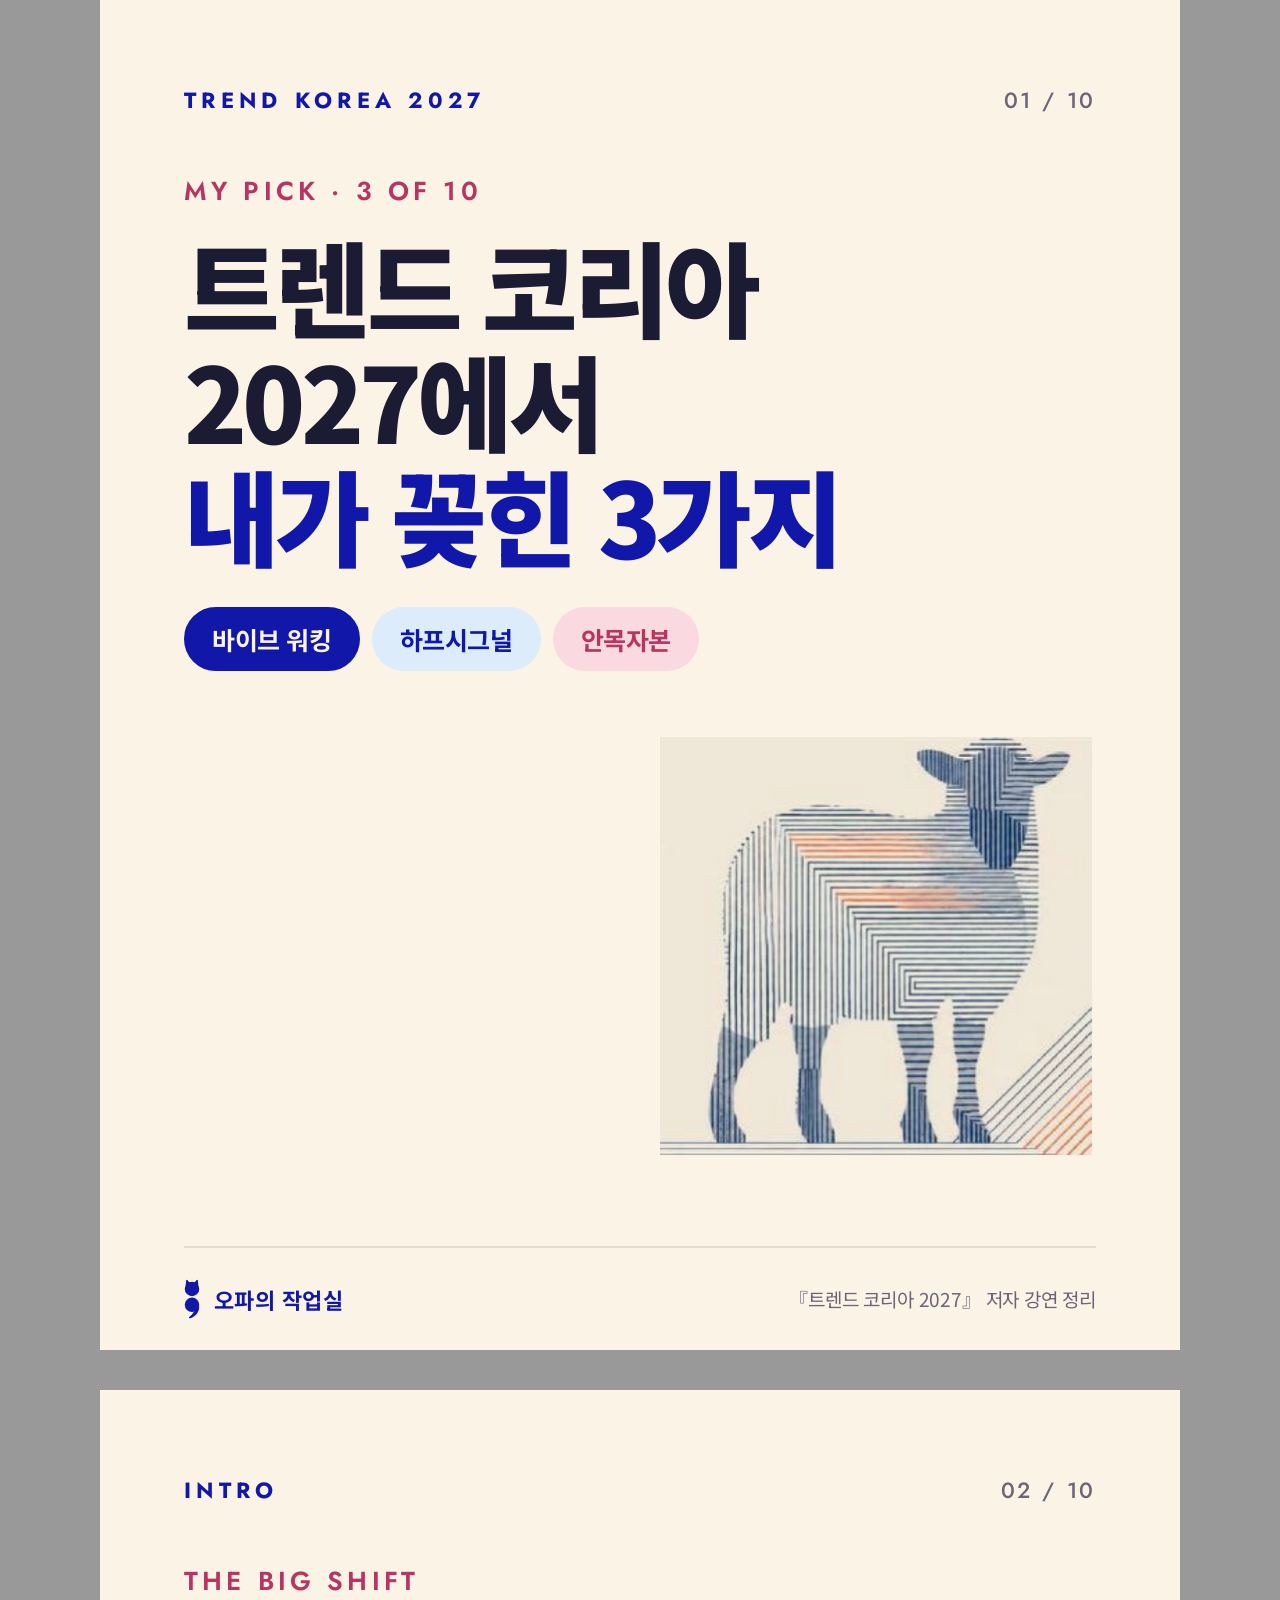
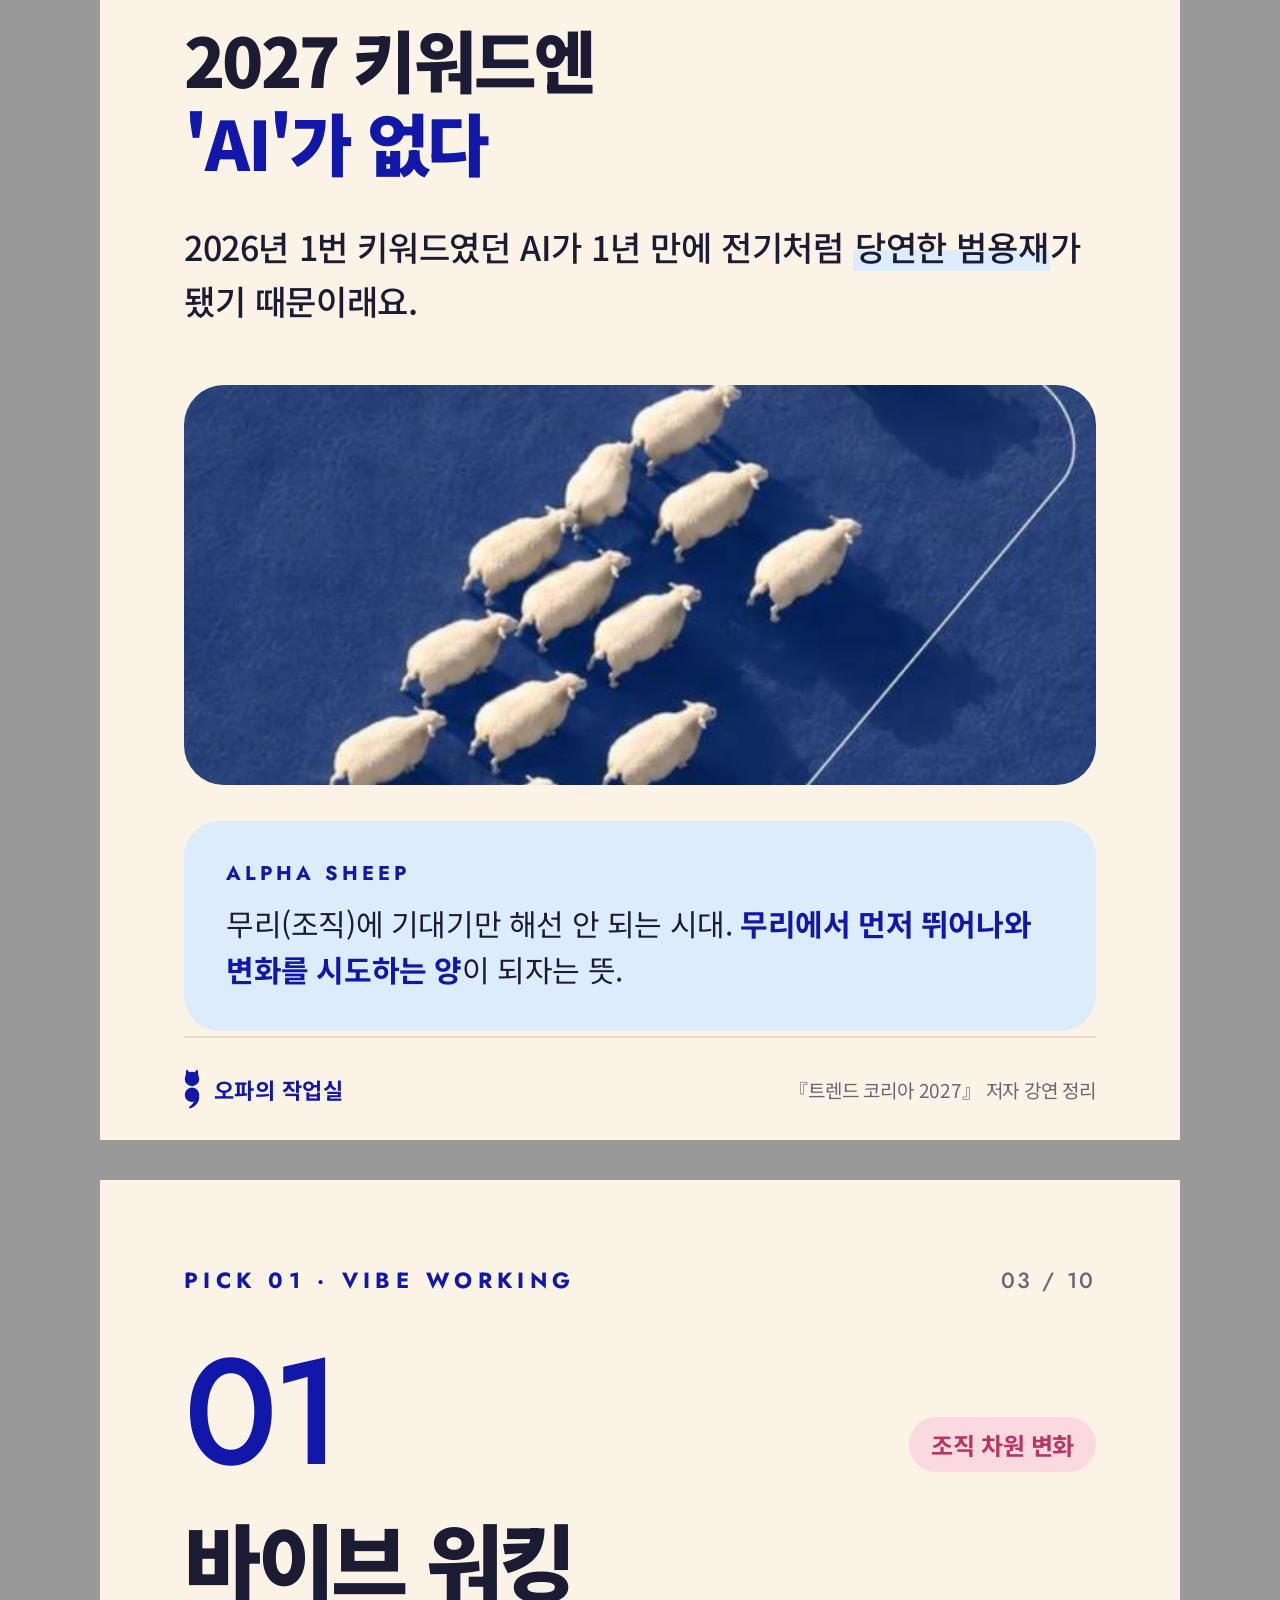
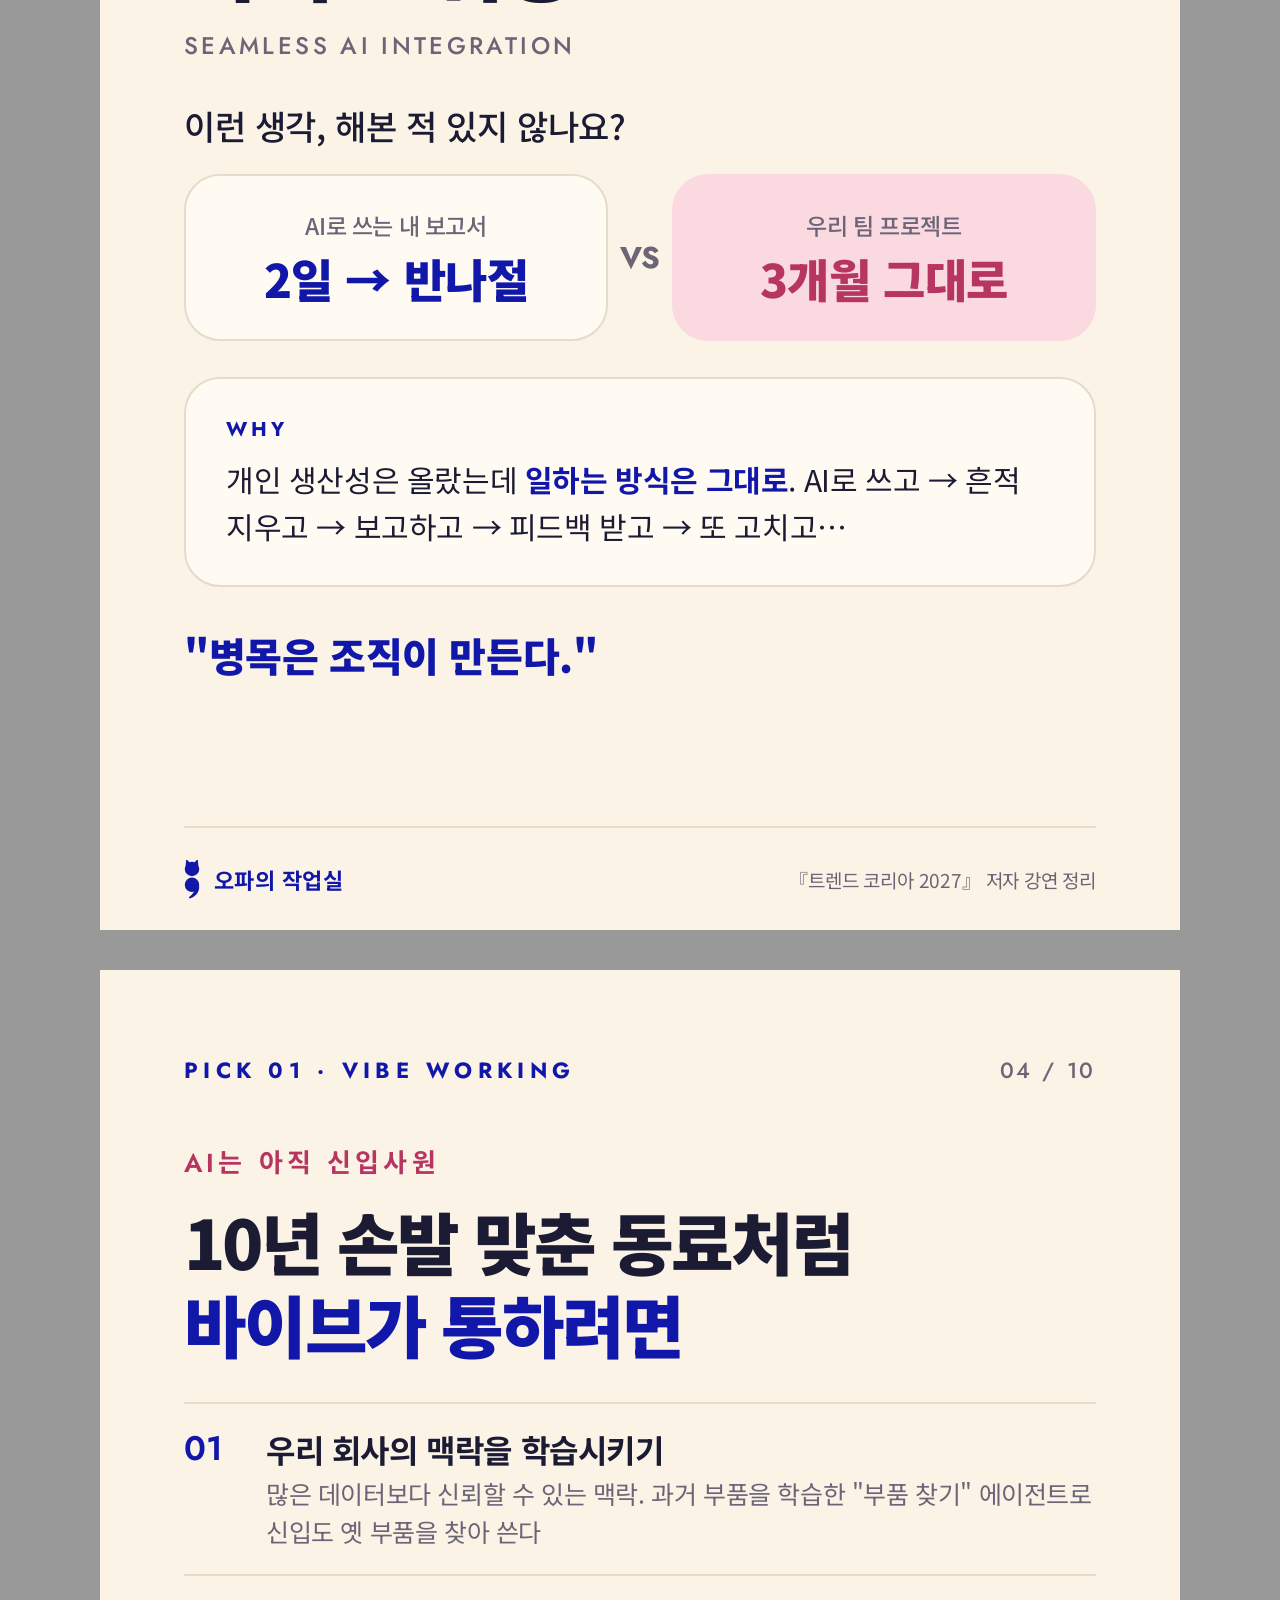
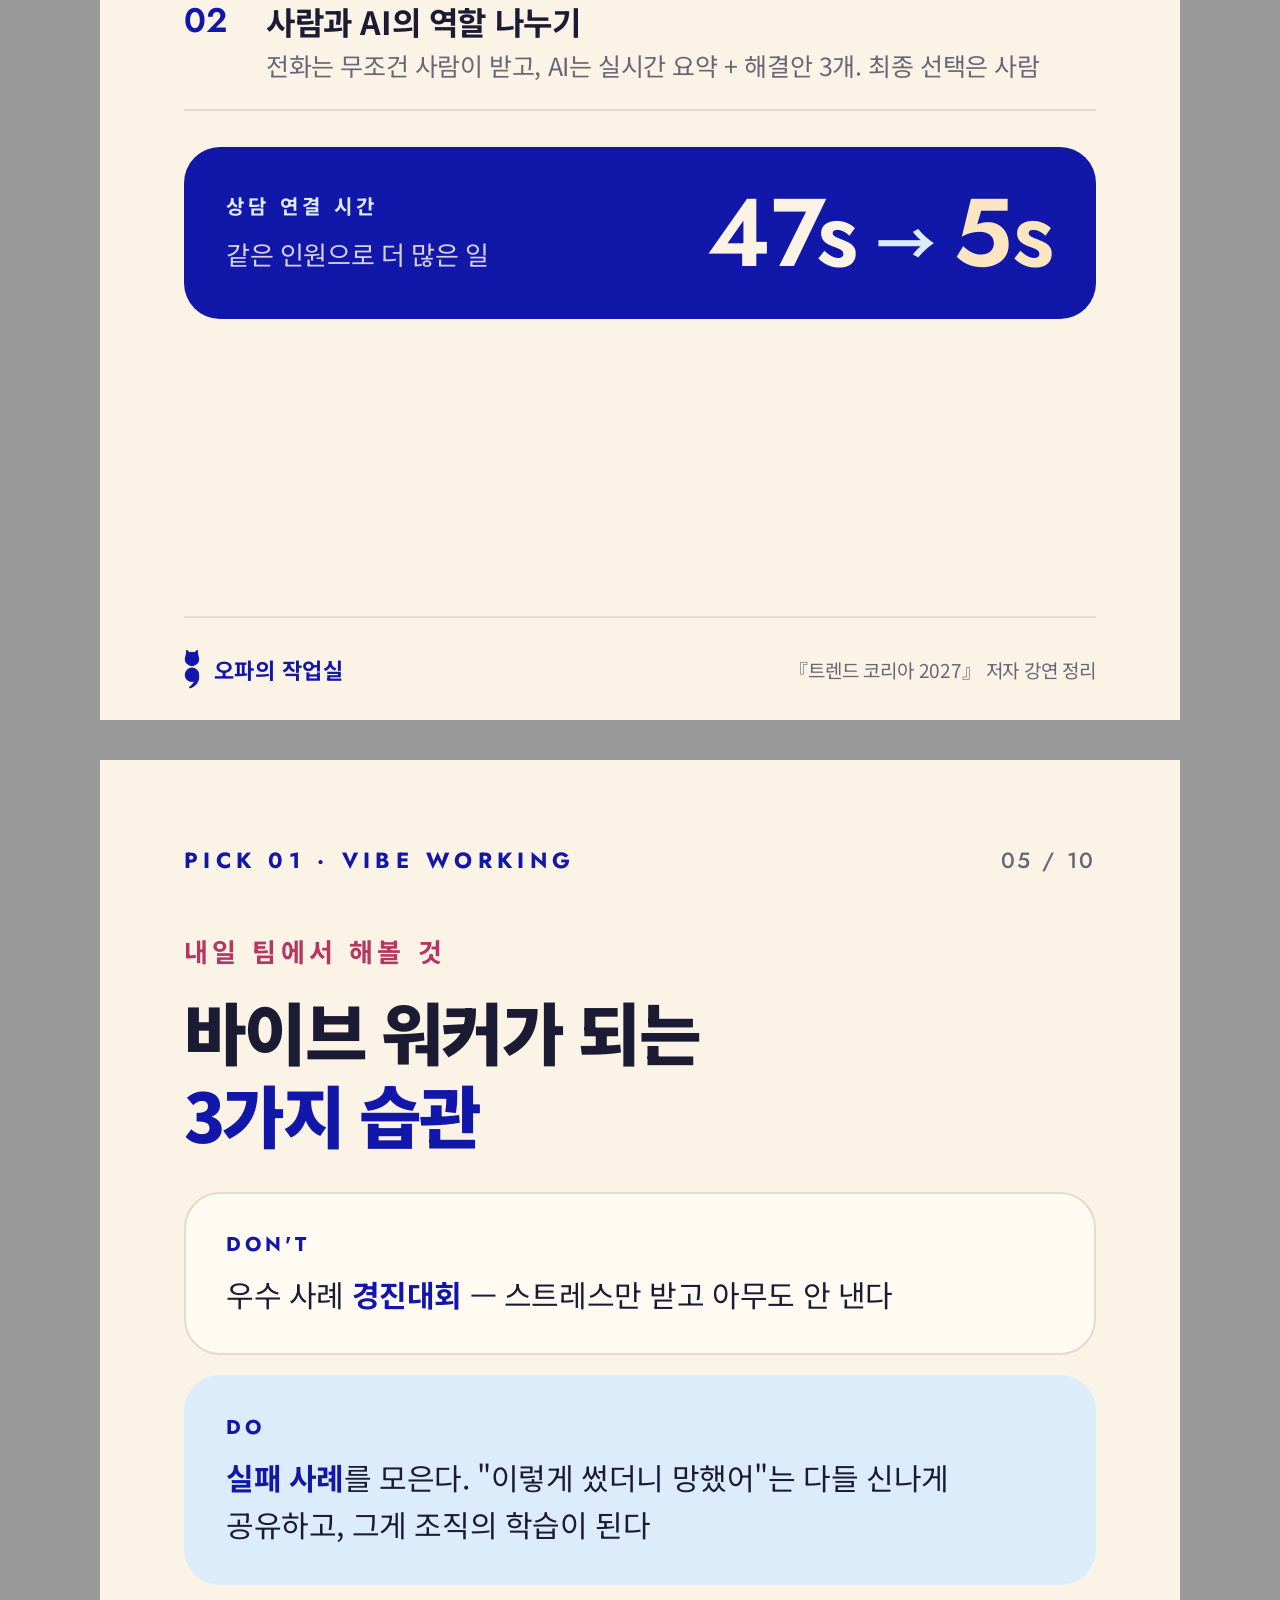
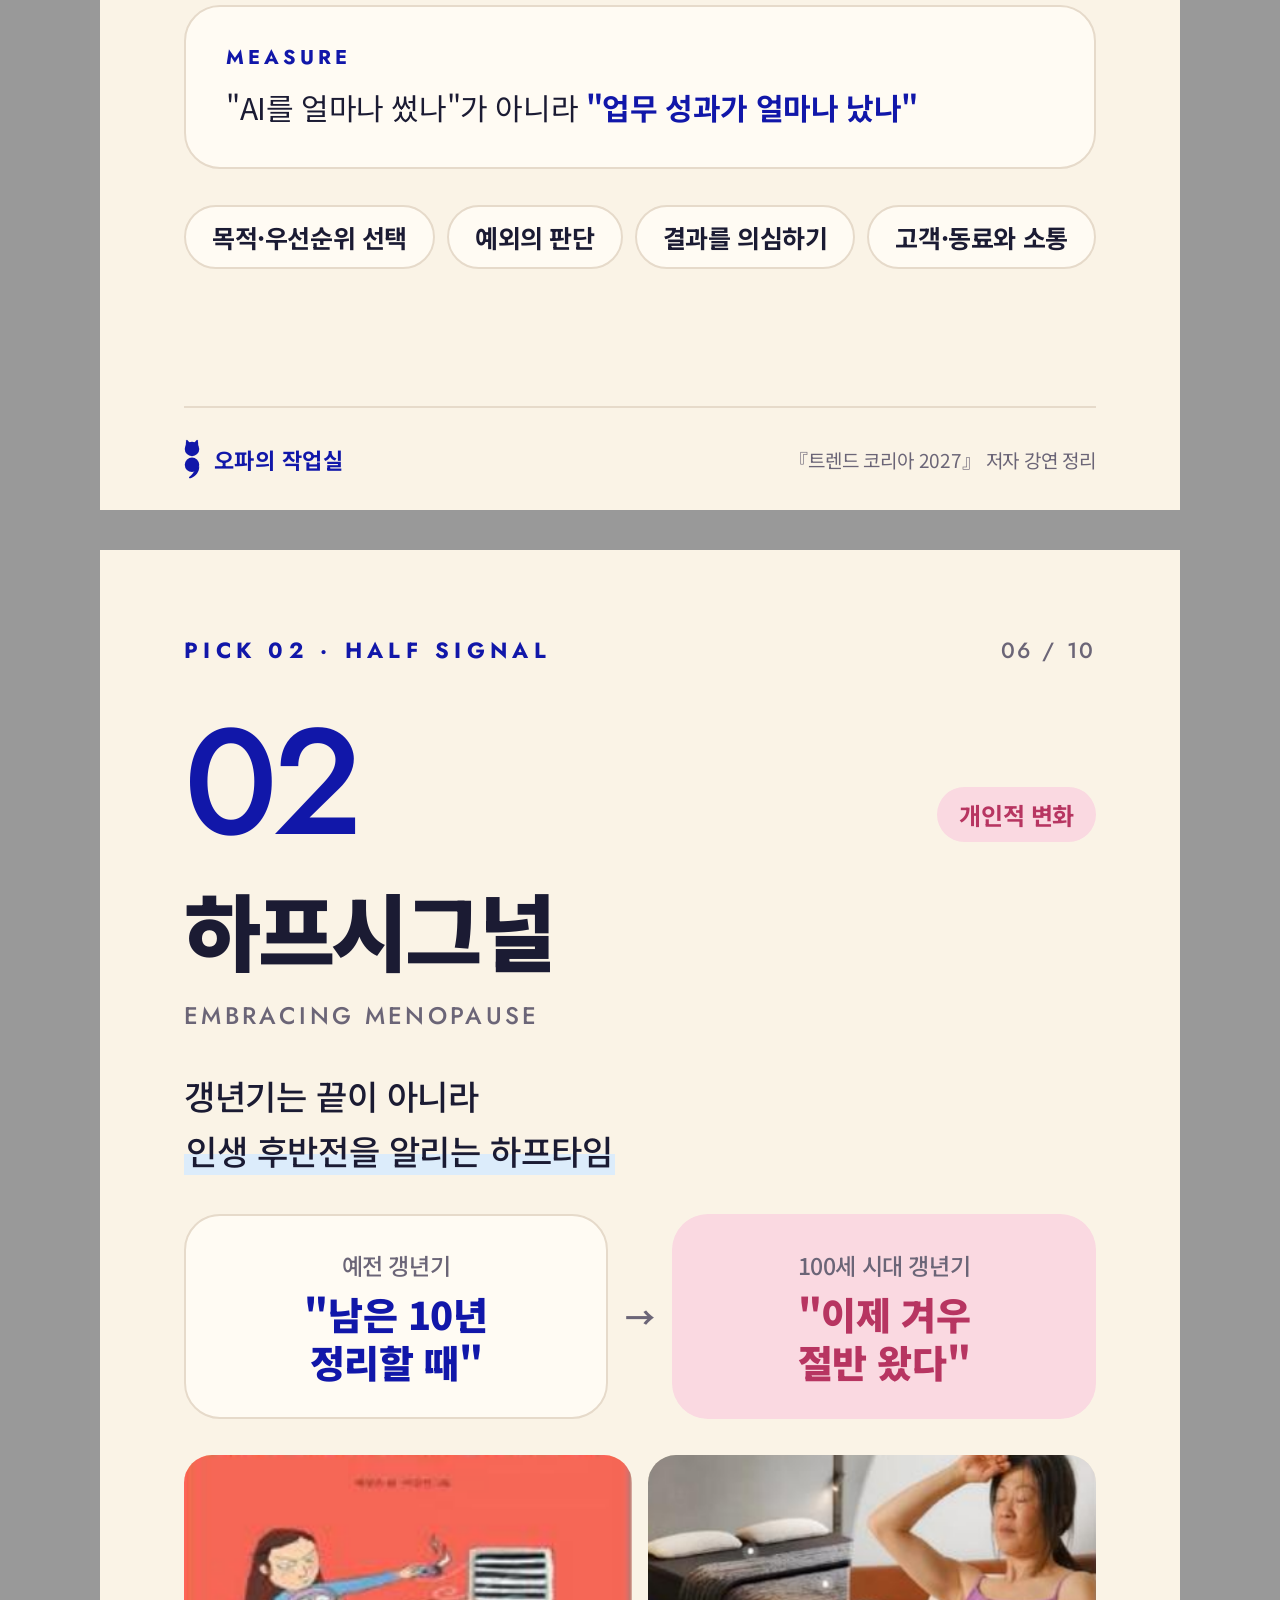
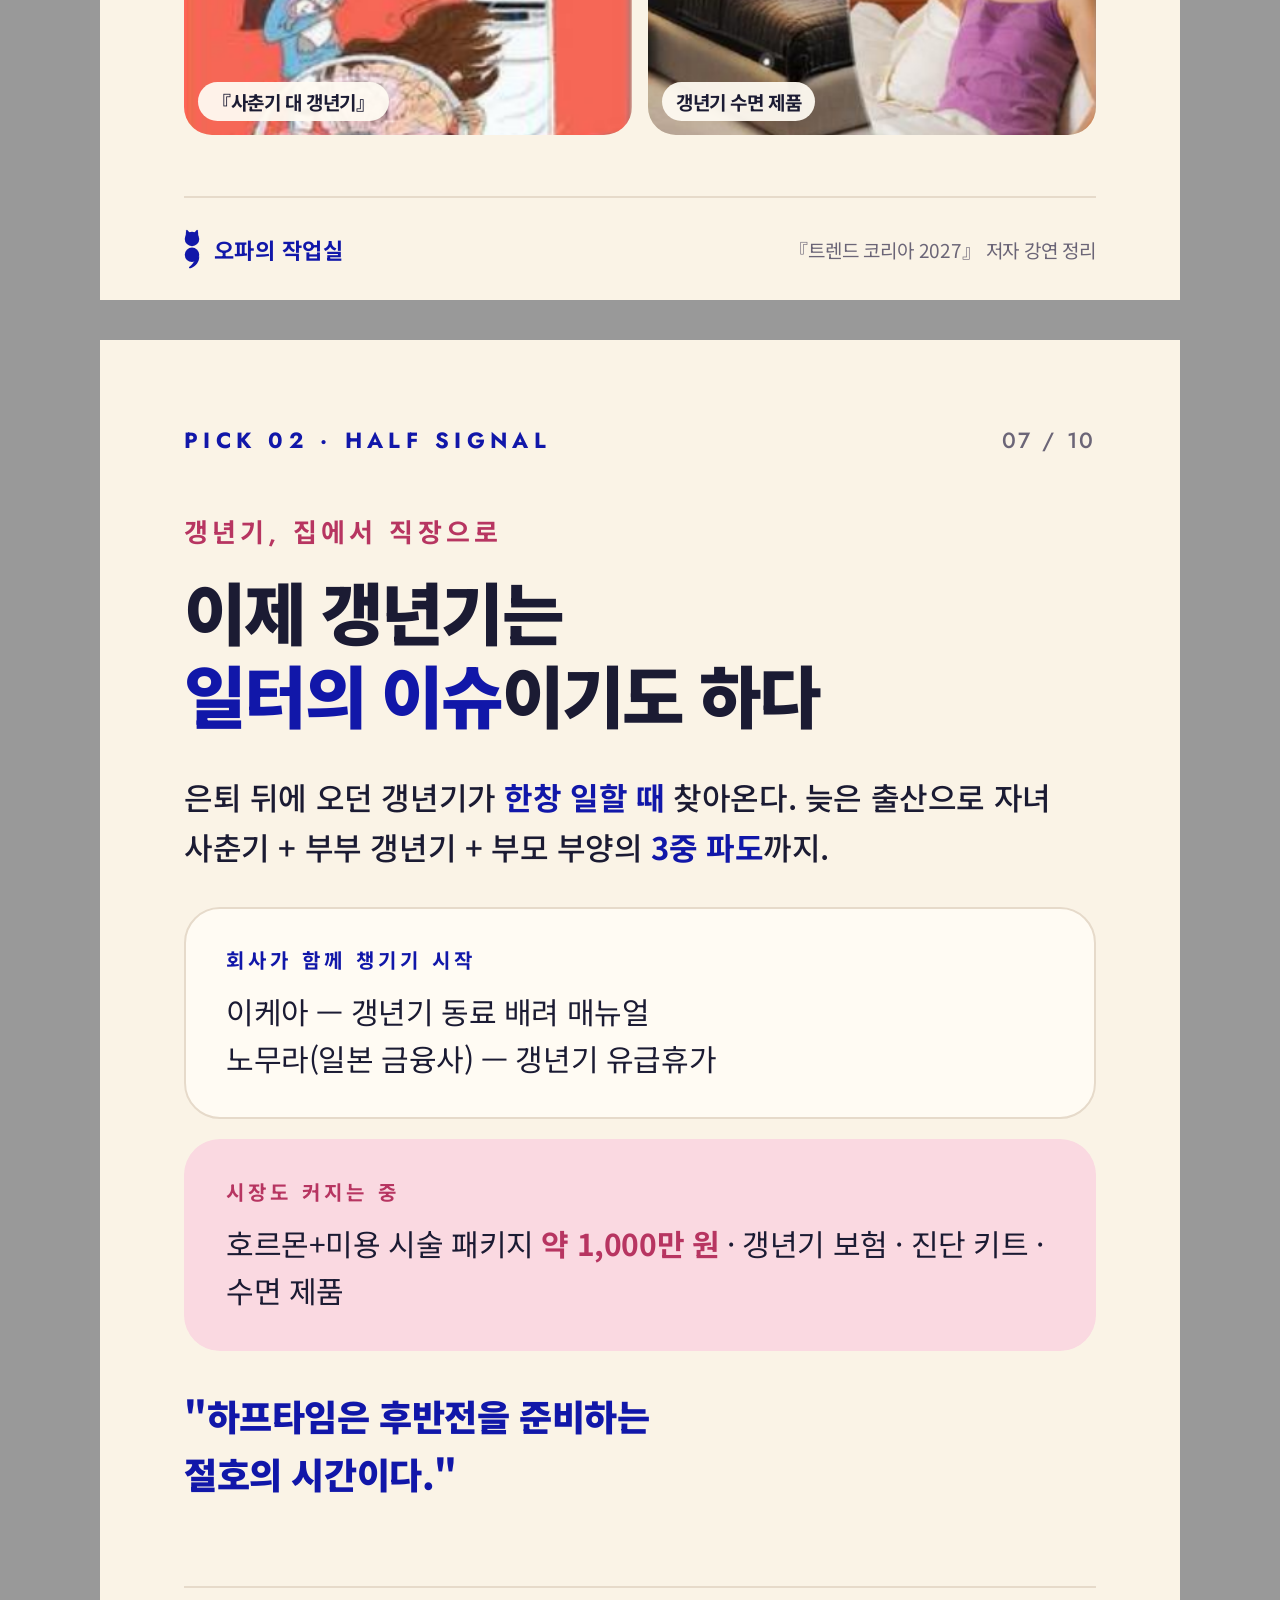
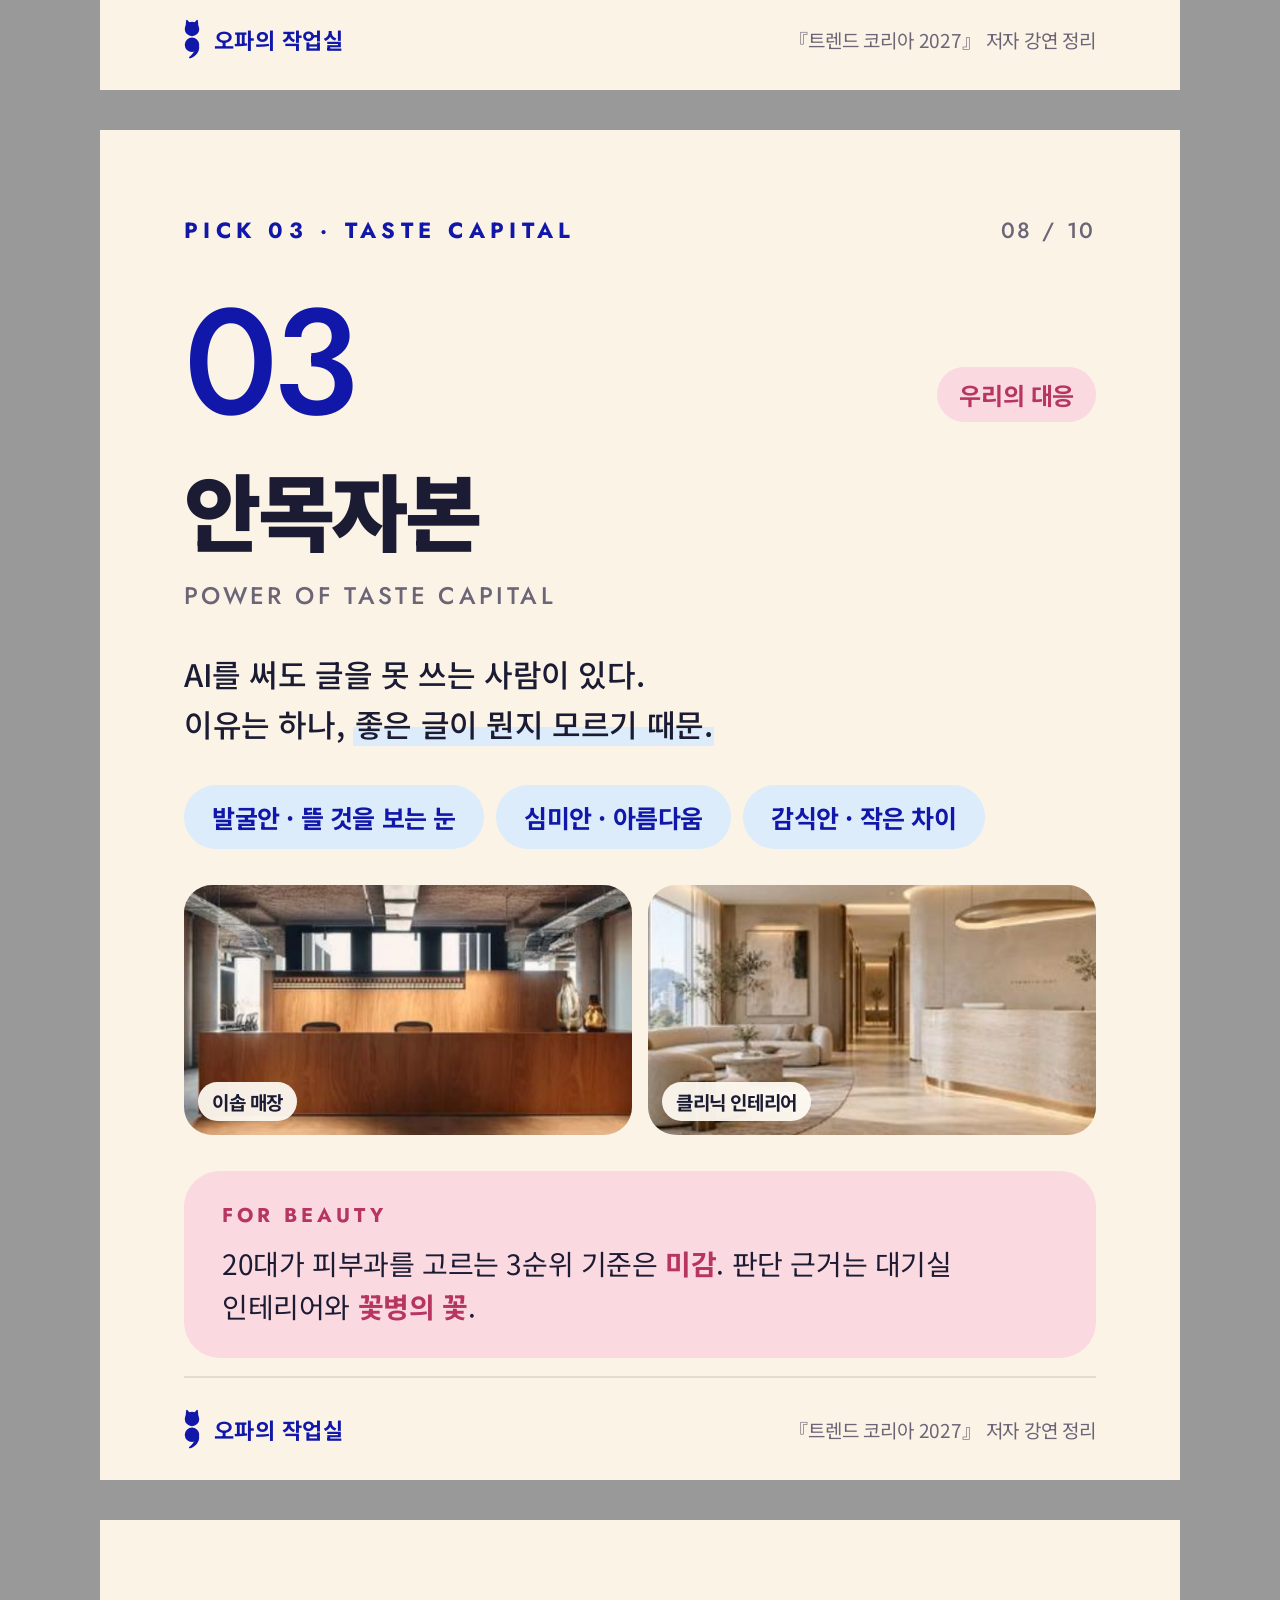
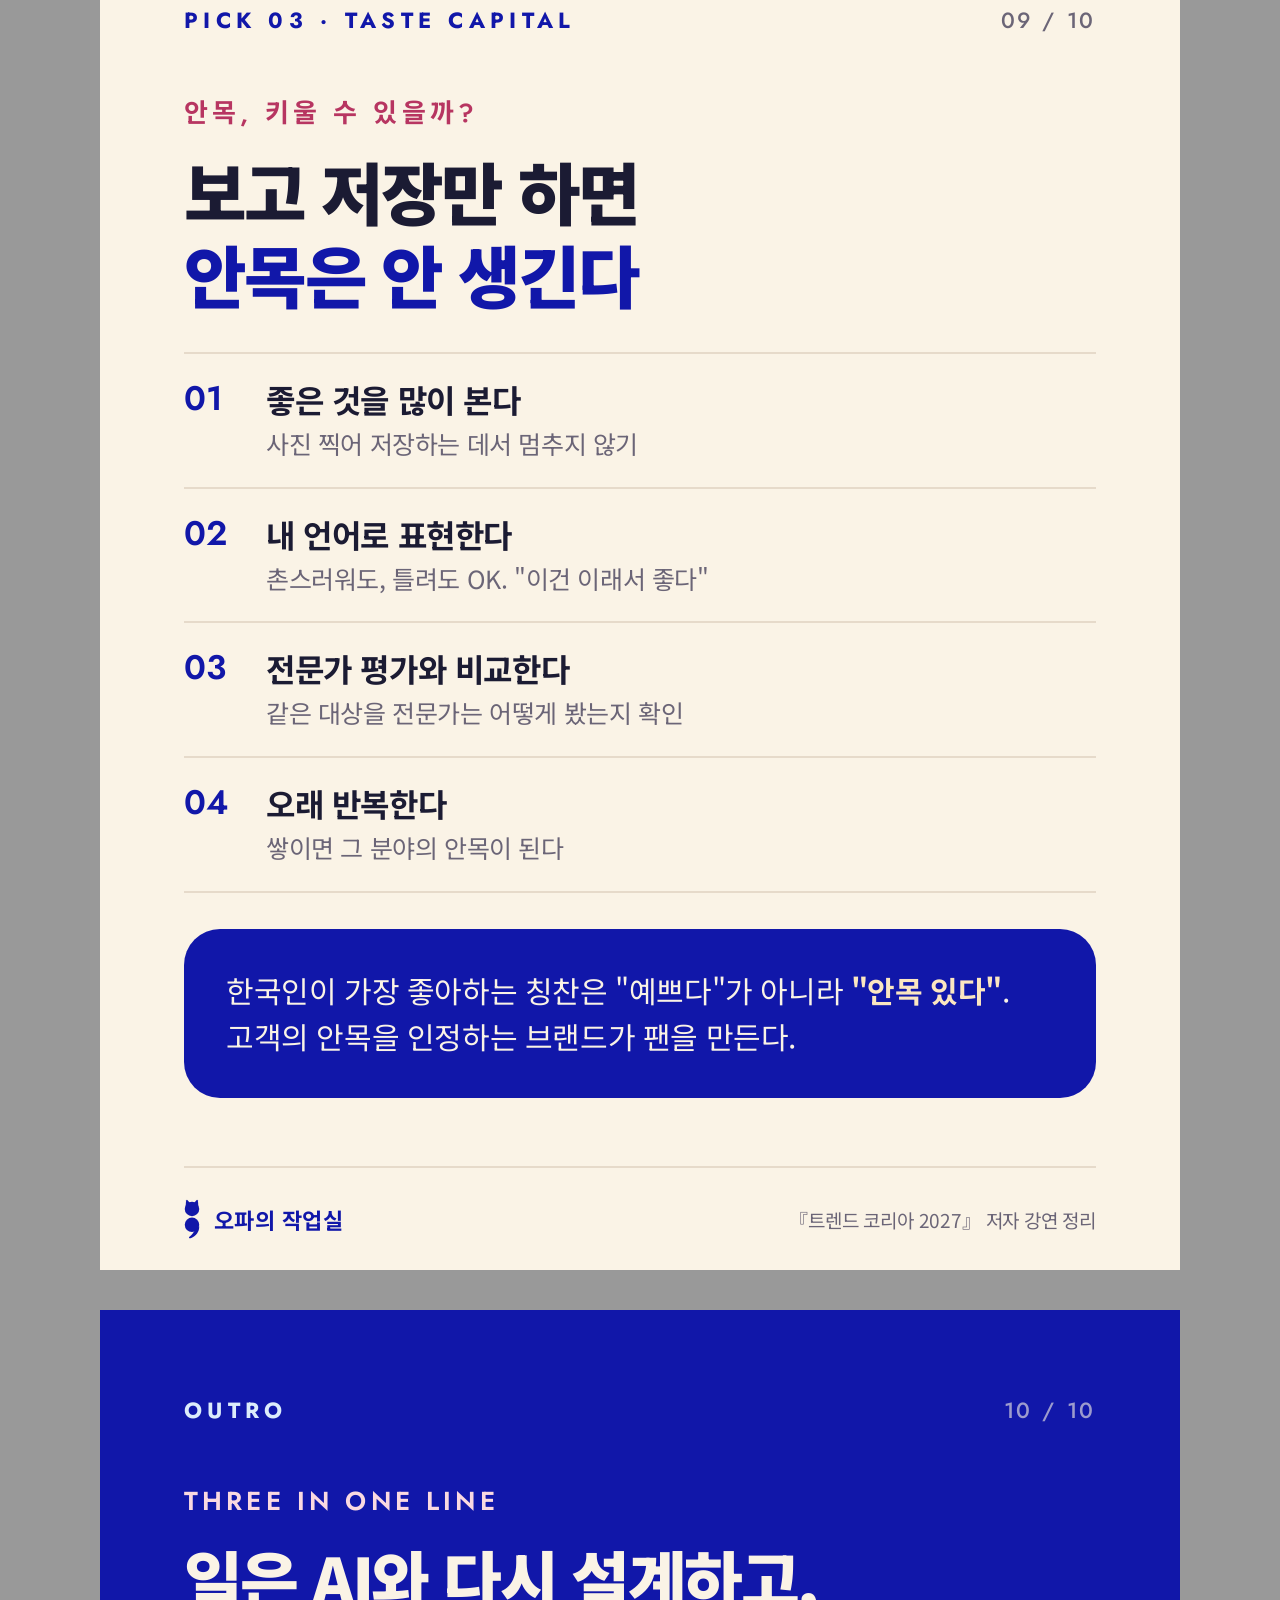
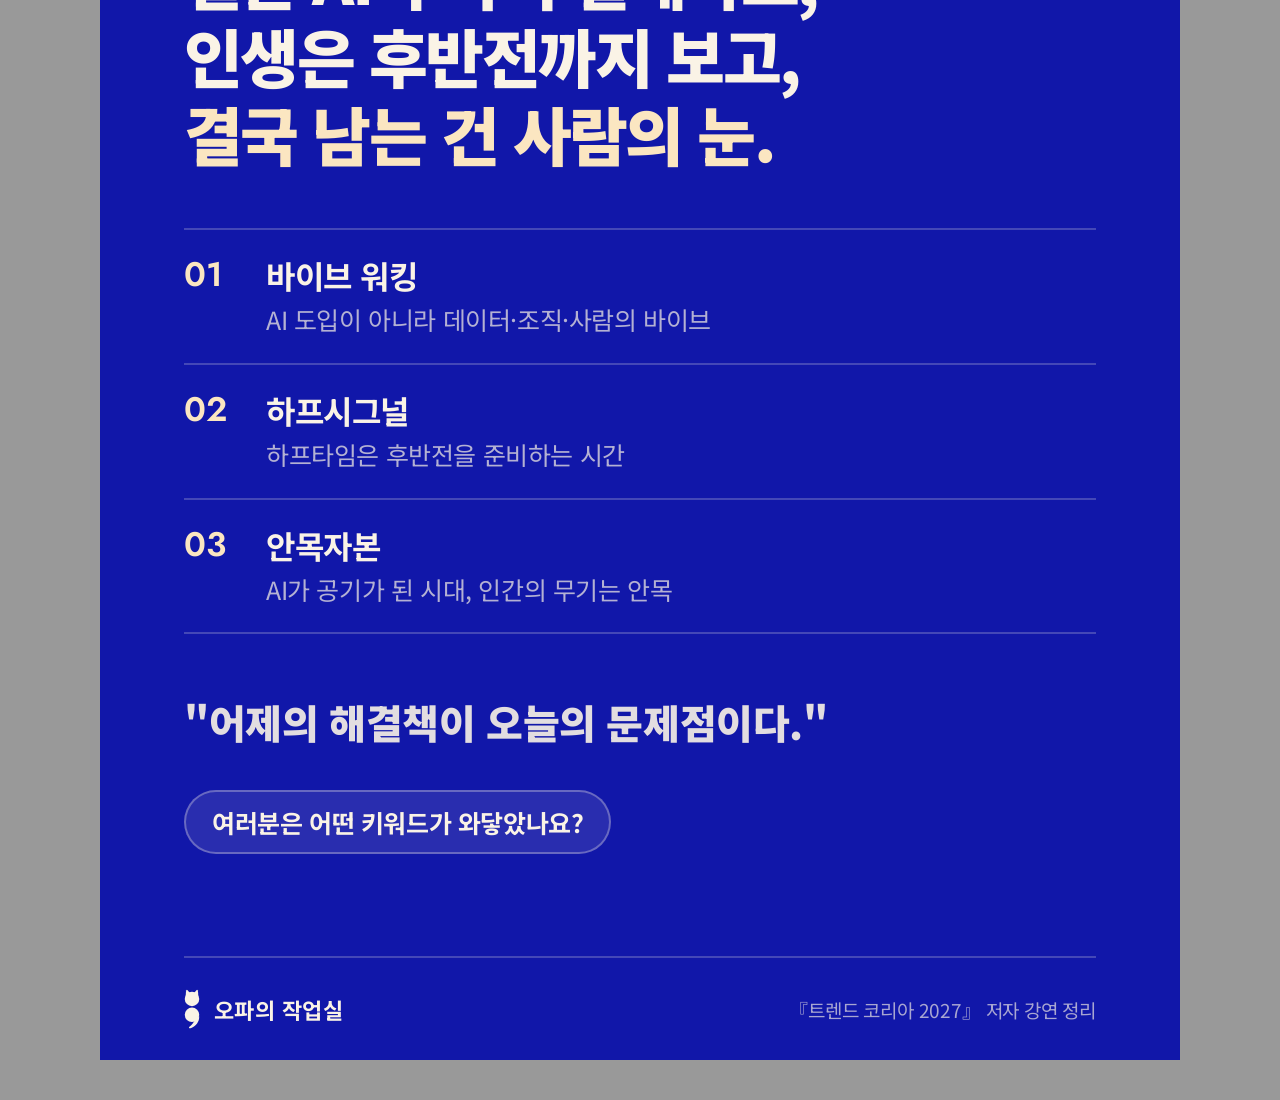
==== cardnews/trend-korea-2027/pick.html @ 61932391 "트렌드 코리아 2027 카드뉴스 두 벌 추가 (전체 14장, 인상 파트 10장) Co-Authored-By: Claude Opus 5.5 <noreply@anthropic.com>" ====
<!doctype html><html lang="ko"><head><meta charset="utf-8"><title>pick.html</title>
<link rel="stylesheet" href="fonts/noto.css"><link rel="stylesheet" href="fonts/jost.css">
<link rel="stylesheet" href="opa-cards.css"></head><body>
<section class="card" id="c1">
  <div class="head"><span class="lbl">Trend Korea 2027</span><span class="pg">01 / 10</span></div>
  
  <div class="kicker">My Pick · 3 of 10</div>
  <h1>트렌드 코리아<br>2027에서<br><span class="u">내가 꽂힌 3가지</span></h1>
  <div class="pills mt-m"><span class="pill on">바이브 워킹</span><span class="pill sky">하프시그널</span><span class="pill pink">안목자본</span></div>
  <div style="display:flex;justify-content:flex-end;margin-top:auto;margin-bottom:24px"><img class="blend" src="img/sheep.png" alt="" style="height:420px"></div>

  <div class="foot"><span class="sig" style="font-family:var(--body);letter-spacing:.02em;font-size:22px"><svg viewBox="100 24 100 252" aria-hidden="true"><g fill="currentColor"><circle cx="150" cy="86.7" r="45.6"/><path d="M110.8 66C110.6 52 112 38 114.6 31.2Q117 27 120.4 30.4L136 47Z"/><path d="M189.2 66C189.4 52 188 38 185.4 31.2Q183 27 179.6 30.4L164 47Z"/><circle cx="150" cy="186.3" r="45.6"/><path d="M195.6 196C196 214 191.6 229 182 241C171.6 254 158 263.6 145 269.4C139 272 133.6 273 131.6 269.4C130 266.4 132.6 263.6 137.6 259.4C146 252.4 154 244 158.6 234.6L166 226Z"/></g></svg>오파의 작업실</span><span class="src">『트렌드 코리아 2027』 저자 강연 정리</span></div>
</section>
<section class="card" id="c2">
  <div class="head"><span class="lbl">Intro</span><span class="pg">02 / 10</span></div>
  
  <div class="kicker">The Big Shift</div>
  <h2>2027 키워드엔<br><span class="u">'AI'가 없다</span></h2>
  <p class="lead mt-m">2026년 1번 키워드였던 AI가 1년 만에 전기처럼 <span class="hl">당연한 범용재</span>가 됐기 때문이래요.</p>
  <div class="pic mt-l" style="height:400px;border-radius:40px"><img src="img/flock.png" alt="" style="object-position:center 35%"></div>
  <div class="box sky mt-m"><div class="t">Alpha Sheep</div><p>무리(조직)에 기대기만 해선 안 되는 시대. <b>무리에서 먼저 뛰어나와 변화를 시도하는 양</b>이 되자는 뜻.</p></div>

  <div class="foot"><span class="sig" style="font-family:var(--body);letter-spacing:.02em;font-size:22px"><svg viewBox="100 24 100 252" aria-hidden="true"><g fill="currentColor"><circle cx="150" cy="86.7" r="45.6"/><path d="M110.8 66C110.6 52 112 38 114.6 31.2Q117 27 120.4 30.4L136 47Z"/><path d="M189.2 66C189.4 52 188 38 185.4 31.2Q183 27 179.6 30.4L164 47Z"/><circle cx="150" cy="186.3" r="45.6"/><path d="M195.6 196C196 214 191.6 229 182 241C171.6 254 158 263.6 145 269.4C139 272 133.6 273 131.6 269.4C130 266.4 132.6 263.6 137.6 259.4C146 252.4 154 244 158.6 234.6L166 226Z"/></g></svg>오파의 작업실</span><span class="src">『트렌드 코리아 2027』 저자 강연 정리</span></div>
</section>
<section class="card" id="c3">
  <div class="head"><span class="lbl">Pick 01 · Vibe Working</span><span class="pg">03 / 10</span></div>
  
  <div class="ktop"><span class="knum" style="font-size:150px">01</span><span class="axis">조직 차원 변화</span></div>
  <h2 class="mt-m" style="font-size:84px">바이브 워킹</h2>
  <div class="en">Seamless AI Integration</div>
  <p class="lead mt-m">이런 생각, 해본 적 있지 않나요?</p>
  <div class="vs mt-s">
    <div class="side"><div class="s1">AI로 쓰는 내 보고서</div><div class="s2">2일 → 반나절</div></div>
    <div class="mid">VS</div>
    <div class="side on"><div class="s1">우리 팀 프로젝트</div><div class="s2">3개월 그대로</div></div>
  </div>
  <div class="box mt-m"><div class="t">Why</div><p>개인 생산성은 올랐는데 <b>일하는 방식은 그대로</b>. AI로 쓰고 → 흔적 지우고 → 보고하고 → 피드백 받고 → 또 고치고…</p></div>
  <p class="lead mt-m" style="font-size:40px;font-weight:900;color:var(--accent)">"병목은 조직이 만든다."</p>

  <div class="foot"><span class="sig" style="font-family:var(--body);letter-spacing:.02em;font-size:22px"><svg viewBox="100 24 100 252" aria-hidden="true"><g fill="currentColor"><circle cx="150" cy="86.7" r="45.6"/><path d="M110.8 66C110.6 52 112 38 114.6 31.2Q117 27 120.4 30.4L136 47Z"/><path d="M189.2 66C189.4 52 188 38 185.4 31.2Q183 27 179.6 30.4L164 47Z"/><circle cx="150" cy="186.3" r="45.6"/><path d="M195.6 196C196 214 191.6 229 182 241C171.6 254 158 263.6 145 269.4C139 272 133.6 273 131.6 269.4C130 266.4 132.6 263.6 137.6 259.4C146 252.4 154 244 158.6 234.6L166 226Z"/></g></svg>오파의 작업실</span><span class="src">『트렌드 코리아 2027』 저자 강연 정리</span></div>
</section>
<section class="card" id="c4">
  <div class="head"><span class="lbl">Pick 01 · Vibe Working</span><span class="pg">04 / 10</span></div>
  
  <div class="kicker">AI는 아직 신입사원</div>
  <h2>10년 손발 맞춘 동료처럼<br><span class="u">바이브가 통하려면</span></h2>
  <div class="rows mt-m">
    <div class="row"><span class="n">01</span><div><div class="h">우리 회사의 맥락을 학습시키기</div><div class="d">많은 데이터보다 신뢰할 수 있는 맥락. 과거 부품을 학습한 "부품 찾기" 에이전트로 신입도 옛 부품을 찾아 쓴다</div></div></div>
    <div class="row"><span class="n">02</span><div><div class="h">사람과 AI의 역할 나누기</div><div class="d">전화는 무조건 사람이 받고, AI는 실시간 요약 + 해결안 3개. 최종 선택은 사람</div></div></div>
  </div>
  <div class="box ink mt-m" style="display:flex;align-items:center;justify-content:space-between">
    <div><div class="t">상담 연결 시간</div><p style="font-size:26px;color:rgba(250,243,230,.85)">같은 인원으로 더 많은 일</p></div>
    <div style="font-family:var(--display);font-weight:600;font-size:96px;line-height:1">47s<span style="color:var(--sky);font-size:60px"> → </span><span style="color:var(--apricot)">5s</span></div>
  </div>

  <div class="foot"><span class="sig" style="font-family:var(--body);letter-spacing:.02em;font-size:22px"><svg viewBox="100 24 100 252" aria-hidden="true"><g fill="currentColor"><circle cx="150" cy="86.7" r="45.6"/><path d="M110.8 66C110.6 52 112 38 114.6 31.2Q117 27 120.4 30.4L136 47Z"/><path d="M189.2 66C189.4 52 188 38 185.4 31.2Q183 27 179.6 30.4L164 47Z"/><circle cx="150" cy="186.3" r="45.6"/><path d="M195.6 196C196 214 191.6 229 182 241C171.6 254 158 263.6 145 269.4C139 272 133.6 273 131.6 269.4C130 266.4 132.6 263.6 137.6 259.4C146 252.4 154 244 158.6 234.6L166 226Z"/></g></svg>오파의 작업실</span><span class="src">『트렌드 코리아 2027』 저자 강연 정리</span></div>
</section>
<section class="card" id="c5">
  <div class="head"><span class="lbl">Pick 01 · Vibe Working</span><span class="pg">05 / 10</span></div>
  
  <div class="kicker">내일 팀에서 해볼 것</div>
  <h2>바이브 워커가 되는<br><span class="u">3가지 습관</span></h2>
  <div class="box mt-m"><div class="t">Don't</div><p>우수 사례 <b>경진대회</b> — 스트레스만 받고 아무도 안 낸다</p></div>
  <div class="box sky"><div class="t">Do</div><p><b>실패 사례</b>를 모은다. "이렇게 썼더니 망했어"는 다들 신나게 공유하고, 그게 조직의 학습이 된다</p></div>
  <div class="box"><div class="t">Measure</div><p>"AI를 얼마나 썼나"가 아니라 <b>"업무 성과가 얼마나 났나"</b></p></div>
  <div class="pills mt-m"><span class="pill">목적·우선순위 선택</span><span class="pill">예외의 판단</span><span class="pill">결과를 의심하기</span><span class="pill">고객·동료와 소통</span></div>

  <div class="foot"><span class="sig" style="font-family:var(--body);letter-spacing:.02em;font-size:22px"><svg viewBox="100 24 100 252" aria-hidden="true"><g fill="currentColor"><circle cx="150" cy="86.7" r="45.6"/><path d="M110.8 66C110.6 52 112 38 114.6 31.2Q117 27 120.4 30.4L136 47Z"/><path d="M189.2 66C189.4 52 188 38 185.4 31.2Q183 27 179.6 30.4L164 47Z"/><circle cx="150" cy="186.3" r="45.6"/><path d="M195.6 196C196 214 191.6 229 182 241C171.6 254 158 263.6 145 269.4C139 272 133.6 273 131.6 269.4C130 266.4 132.6 263.6 137.6 259.4C146 252.4 154 244 158.6 234.6L166 226Z"/></g></svg>오파의 작업실</span><span class="src">『트렌드 코리아 2027』 저자 강연 정리</span></div>
</section>
<section class="card" id="c6">
  <div class="head"><span class="lbl">Pick 02 · Half Signal</span><span class="pg">06 / 10</span></div>
  
  <div class="ktop"><span class="knum" style="font-size:150px">02</span><span class="axis">개인적 변화</span></div>
  <h2 class="mt-m" style="font-size:84px">하프시그널</h2>
  <div class="en">Embracing Menopause</div>
  <p class="lead mt-m">갱년기는 끝이 아니라<br><span class="hl">인생 후반전을 알리는 하프타임</span></p>
  <div class="vs mt-m">
    <div class="side"><div class="s1">예전 갱년기</div><div class="s2" style="font-size:38px">"남은 10년<br>정리할 때"</div></div>
    <div class="mid">→</div>
    <div class="side on"><div class="s1">100세 시대 갱년기</div><div class="s2" style="font-size:38px">"이제 겨우<br>절반 왔다"</div></div>
  </div>
  <div class="pics c2 mt-m"><div class="pic" style="height:280px"><img src="img/pubertybook.png" alt=""><span>『사춘기 대 갱년기』</span></div><div class="pic" style="height:280px"><img src="img/sleep.png" alt=""><span>갱년기 수면 제품</span></div></div>

  <div class="foot"><span class="sig" style="font-family:var(--body);letter-spacing:.02em;font-size:22px"><svg viewBox="100 24 100 252" aria-hidden="true"><g fill="currentColor"><circle cx="150" cy="86.7" r="45.6"/><path d="M110.8 66C110.6 52 112 38 114.6 31.2Q117 27 120.4 30.4L136 47Z"/><path d="M189.2 66C189.4 52 188 38 185.4 31.2Q183 27 179.6 30.4L164 47Z"/><circle cx="150" cy="186.3" r="45.6"/><path d="M195.6 196C196 214 191.6 229 182 241C171.6 254 158 263.6 145 269.4C139 272 133.6 273 131.6 269.4C130 266.4 132.6 263.6 137.6 259.4C146 252.4 154 244 158.6 234.6L166 226Z"/></g></svg>오파의 작업실</span><span class="src">『트렌드 코리아 2027』 저자 강연 정리</span></div>
</section>
<section class="card" id="c7">
  <div class="head"><span class="lbl">Pick 02 · Half Signal</span><span class="pg">07 / 10</span></div>
  
  <div class="kicker">갱년기, 집에서 직장으로</div>
  <h2>이제 갱년기는<br><span class="u">일터의 이슈</span>이기도 하다</h2>
  <p class="lead mt-m" style="font-size:31px">은퇴 뒤에 오던 갱년기가 <b>한창 일할 때</b> 찾아온다. 늦은 출산으로 자녀 사춘기 + 부부 갱년기 + 부모 부양의 <b>3중 파도</b>까지.</p>
  <div class="box mt-m"><div class="t">회사가 함께 챙기기 시작</div><p>이케아 — 갱년기 동료 배려 매뉴얼<br>노무라(일본 금융사) — 갱년기 유급휴가</p></div>
  <div class="box pink"><div class="t">시장도 커지는 중</div><p>호르몬+미용 시술 패키지 <b>약 1,000만 원</b> · 갱년기 보험 · 진단 키트 · 수면 제품</p></div>
  <p class="lead mt-m" style="font-size:36px;font-weight:900;color:var(--accent)">"하프타임은 후반전을 준비하는<br>절호의 시간이다."</p>

  <div class="foot"><span class="sig" style="font-family:var(--body);letter-spacing:.02em;font-size:22px"><svg viewBox="100 24 100 252" aria-hidden="true"><g fill="currentColor"><circle cx="150" cy="86.7" r="45.6"/><path d="M110.8 66C110.6 52 112 38 114.6 31.2Q117 27 120.4 30.4L136 47Z"/><path d="M189.2 66C189.4 52 188 38 185.4 31.2Q183 27 179.6 30.4L164 47Z"/><circle cx="150" cy="186.3" r="45.6"/><path d="M195.6 196C196 214 191.6 229 182 241C171.6 254 158 263.6 145 269.4C139 272 133.6 273 131.6 269.4C130 266.4 132.6 263.6 137.6 259.4C146 252.4 154 244 158.6 234.6L166 226Z"/></g></svg>오파의 작업실</span><span class="src">『트렌드 코리아 2027』 저자 강연 정리</span></div>
</section>
<section class="card" id="c8">
  <div class="head"><span class="lbl">Pick 03 · Taste Capital</span><span class="pg">08 / 10</span></div>
  
  <div class="ktop"><span class="knum" style="font-size:150px">03</span><span class="axis">우리의 대응</span></div>
  <h2 class="mt-m" style="font-size:84px">안목자본</h2>
  <div class="en">Power of Taste Capital</div>
  <p class="lead mt-m" style="font-size:31px">AI를 써도 글을 못 쓰는 사람이 있다.<br>이유는 하나, <span class="hl">좋은 글이 뭔지 모르기 때문.</span></p>
  <div class="pills mt-m"><span class="pill sky">발굴안 · 뜰 것을 보는 눈</span><span class="pill sky">심미안 · 아름다움</span><span class="pill sky">감식안 · 작은 차이</span></div>
  <div class="pics c2 mt-m"><div class="pic" style="height:250px"><img src="img/aesop.png" alt=""><span>이솝 매장</span></div><div class="pic" style="height:250px"><img src="img/clinic.png" alt=""><span>클리닉 인테리어</span></div></div>
  <div class="box pink mt-m" style="padding:28px 36px"><div class="t">For Beauty</div><p style="font-size:28px">20대가 피부과를 고르는 3순위 기준은 <b>미감</b>. 판단 근거는 대기실 인테리어와 <b>꽃병의 꽃</b>.</p></div>

  <div class="foot"><span class="sig" style="font-family:var(--body);letter-spacing:.02em;font-size:22px"><svg viewBox="100 24 100 252" aria-hidden="true"><g fill="currentColor"><circle cx="150" cy="86.7" r="45.6"/><path d="M110.8 66C110.6 52 112 38 114.6 31.2Q117 27 120.4 30.4L136 47Z"/><path d="M189.2 66C189.4 52 188 38 185.4 31.2Q183 27 179.6 30.4L164 47Z"/><circle cx="150" cy="186.3" r="45.6"/><path d="M195.6 196C196 214 191.6 229 182 241C171.6 254 158 263.6 145 269.4C139 272 133.6 273 131.6 269.4C130 266.4 132.6 263.6 137.6 259.4C146 252.4 154 244 158.6 234.6L166 226Z"/></g></svg>오파의 작업실</span><span class="src">『트렌드 코리아 2027』 저자 강연 정리</span></div>
</section>
<section class="card" id="c9">
  <div class="head"><span class="lbl">Pick 03 · Taste Capital</span><span class="pg">09 / 10</span></div>
  
  <div class="kicker">안목, 키울 수 있을까?</div>
  <h2>보고 저장만 하면<br><span class="u">안목은 안 생긴다</span></h2>
  <div class="rows mt-m">
    <div class="row"><span class="n">01</span><div><div class="h">좋은 것을 많이 본다</div><div class="d">사진 찍어 저장하는 데서 멈추지 않기</div></div></div>
    <div class="row"><span class="n">02</span><div><div class="h">내 언어로 표현한다</div><div class="d">촌스러워도, 틀려도 OK. "이건 이래서 좋다"</div></div></div>
    <div class="row"><span class="n">03</span><div><div class="h">전문가 평가와 비교한다</div><div class="d">같은 대상을 전문가는 어떻게 봤는지 확인</div></div></div>
    <div class="row"><span class="n">04</span><div><div class="h">오래 반복한다</div><div class="d">쌓이면 그 분야의 안목이 된다</div></div></div>
  </div>
  <div class="box ink mt-m"><p>한국인이 가장 좋아하는 칭찬은 "예쁘다"가 아니라 <b>"안목 있다"</b>. 고객의 안목을 인정하는 브랜드가 팬을 만든다.</p></div>

  <div class="foot"><span class="sig" style="font-family:var(--body);letter-spacing:.02em;font-size:22px"><svg viewBox="100 24 100 252" aria-hidden="true"><g fill="currentColor"><circle cx="150" cy="86.7" r="45.6"/><path d="M110.8 66C110.6 52 112 38 114.6 31.2Q117 27 120.4 30.4L136 47Z"/><path d="M189.2 66C189.4 52 188 38 185.4 31.2Q183 27 179.6 30.4L164 47Z"/><circle cx="150" cy="186.3" r="45.6"/><path d="M195.6 196C196 214 191.6 229 182 241C171.6 254 158 263.6 145 269.4C139 272 133.6 273 131.6 269.4C130 266.4 132.6 263.6 137.6 259.4C146 252.4 154 244 158.6 234.6L166 226Z"/></g></svg>오파의 작업실</span><span class="src">『트렌드 코리아 2027』 저자 강연 정리</span></div>
</section>
<section class="card blue" id="c10">
  <div class="head"><span class="lbl">Outro</span><span class="pg">10 / 10</span></div>
  
  <div class="kicker">Three in One Line</div>
  <h2 style="font-size:64px">일은 AI와 다시 설계하고,<br>인생은 후반전까지 보고,<br><span class="u">결국 남는 건 사람의 눈.</span></h2>
  <div class="rows mt-l">
    <div class="row"><span class="n">01</span><div><div class="h">바이브 워킹</div><div class="d">AI 도입이 아니라 데이터·조직·사람의 바이브</div></div></div>
    <div class="row"><span class="n">02</span><div><div class="h">하프시그널</div><div class="d">하프타임은 후반전을 준비하는 시간</div></div></div>
    <div class="row"><span class="n">03</span><div><div class="h">안목자본</div><div class="d">AI가 공기가 된 시대, 인간의 무기는 안목</div></div></div>
  </div>
  <p class="lead mt-l" style="font-size:40px;font-weight:900">"어제의 해결책이 오늘의 문제점이다."</p>
  <div class="pills mt-m"><span class="pill">여러분은 어떤 키워드가 와닿았나요?</span></div>

  <div class="foot"><span class="sig" style="font-family:var(--body);letter-spacing:.02em;font-size:22px"><svg viewBox="100 24 100 252" aria-hidden="true"><g fill="currentColor"><circle cx="150" cy="86.7" r="45.6"/><path d="M110.8 66C110.6 52 112 38 114.6 31.2Q117 27 120.4 30.4L136 47Z"/><path d="M189.2 66C189.4 52 188 38 185.4 31.2Q183 27 179.6 30.4L164 47Z"/><circle cx="150" cy="186.3" r="45.6"/><path d="M195.6 196C196 214 191.6 229 182 241C171.6 254 158 263.6 145 269.4C139 272 133.6 273 131.6 269.4C130 266.4 132.6 263.6 137.6 259.4C146 252.4 154 244 158.6 234.6L166 226Z"/></g></svg>오파의 작업실</span><span class="src">『트렌드 코리아 2027』 저자 강연 정리</span></div>
</section>
</body></html>
---- cardnews/trend-korea-2027/fonts/noto.css ----
@font-face {
  font-family: 'Noto Sans KR';
  font-style: normal;
  font-weight: 400;
  font-display: block;
  src: url(c7e18581c4be.woff2) format('woff2');
  unicode-range: U+f9ca-fa0b, U+ff03-ff05, U+ff07, U+ff0a-ff0b, U+ff0d-ff19, U+ff1b, U+ff1d, U+ff20-ff5b, U+ff5d, U+ffe0-ffe3, U+ffe5-ffe6;
}
@font-face {
  font-family: 'Noto Sans KR';
  font-style: normal;
  font-weight: 400;
  font-display: block;
  src: url(dd252116d111.woff2) format('woff2');
  unicode-range: U+f92f-f980, U+f982-f9c9;
}
@font-face {
  font-family: 'Noto Sans KR';
  font-style: normal;
  font-weight: 400;
  font-display: block;
  src: url(f50fdee3a14c.woff2) format('woff2');
  unicode-range: U+d723-d728, U+d72a-d733, U+d735-d748, U+d74a-d74f, U+d752-d753, U+d755-d757, U+d75a-d75f, U+d762-d764, U+d766-d768, U+d76a-d76b, U+d76d-d76f, U+d771-d787, U+d789-d78b, U+d78d-d78f, U+d791-d797, U+d79a, U+d79c, U+d79e-d7a3, U+f900-f909, U+f90b-f92e;
}
@font-face {
  font-family: 'Noto Sans KR';
  font-style: normal;
  font-weight: 400;
  font-display: block;
  src: url(ec3380138880.woff2) format('woff2');
  unicode-range: U+d679-d68b, U+d68e-d69e, U+d6a0, U+d6a2-d6a7, U+d6a9-d6c3, U+d6c6-d6c7, U+d6c9-d6cb, U+d6cd-d6d3, U+d6d5-d6d6, U+d6d8-d6e3, U+d6e5-d6e7, U+d6e9-d6fb, U+d6fd-d717, U+d719-d71f, U+d721-d722;
}
@font-face {
  font-family: 'Noto Sans KR';
  font-style: normal;
  font-weight: 400;
  font-display: block;
  src: url(c7fde6b3bfa4.woff2) format('woff2');
  unicode-range: U+d5bc-d5c7, U+d5ca-d5cb, U+d5cd-d5cf, U+d5d1-d5d7, U+d5d9-d5da, U+d5dc, U+d5de-d5e3, U+d5e6-d5e7, U+d5e9-d5eb, U+d5ed-d5f6, U+d5f8, U+d5fa-d5ff, U+d602-d603, U+d605-d607, U+d609-d60f, U+d612-d613, U+d616-d61b, U+d61d-d637, U+d63a-d63b, U+d63d-d63f, U+d641-d647, U+d64a-d64c, U+d64e-d653, U+d656-d657, U+d659-d65b, U+d65d-d666, U+d668, U+d66a-d678;
}
@font-face {
  font-family: 'Noto Sans KR';
  font-style: normal;
  font-weight: 400;
  font-display: block;
  src: url(1c51e8ce5815.woff2) format('woff2');
  unicode-range: U+d507, U+d509-d50b, U+d50d-d513, U+d515-d53b, U+d53e-d53f, U+d541-d543, U+d545-d54c, U+d54e, U+d550, U+d552-d557, U+d55a-d55b, U+d55d-d55f, U+d561-d564, U+d566-d567, U+d56a, U+d56c, U+d56e-d573, U+d576-d577, U+d579-d583, U+d585-d586, U+d58a-d5a4, U+d5a6-d5bb;
}
@font-face {
  font-family: 'Noto Sans KR';
  font-style: normal;
  font-weight: 400;
  font-display: block;
  src: url(72e0058d42ea.woff2) format('woff2');
  unicode-range: U+d464-d477, U+d47a-d47b, U+d47d-d47f, U+d481-d487, U+d489-d48a, U+d48c, U+d48e-d4e7, U+d4e9-d503, U+d505-d506;
}
@font-face {
  font-family: 'Noto Sans KR';
  font-style: normal;
  font-weight: 400;
  font-display: block;
  src: url(c91d38790e64.woff2) format('woff2');
  unicode-range: U+d3bf-d3c7, U+d3ca-d3cf, U+d3d1-d3eb, U+d3ee-d3ef, U+d3f1-d3f3, U+d3f5-d3fb, U+d3fd-d400, U+d402-d45b, U+d45d-d463;
}
@font-face {
  font-family: 'Noto Sans KR';
  font-style: normal;
  font-weight: 400;
  font-display: block;
  src: url(4983d76c993c.woff2) format('woff2');
  unicode-range: U+d2ff, U+d302-d304, U+d306-d30b, U+d30f, U+d311-d313, U+d315-d31b, U+d31e, U+d322-d324, U+d326-d327, U+d32a-d32b, U+d32d-d32f, U+d331-d337, U+d339-d33c, U+d33e-d37b, U+d37e-d37f, U+d381-d383, U+d385-d38b, U+d38e-d390, U+d392-d397, U+d39a-d39b, U+d39d-d39f, U+d3a1-d3a7, U+d3a9-d3aa, U+d3ac, U+d3ae-d3b3, U+d3b5-d3b7, U+d3b9-d3bb, U+d3bd-d3be;
}
@font-face {
  font-family: 'Noto Sans KR';
  font-style: normal;
  font-weight: 400;
  font-display: block;
  src: url(a0454afe77f7.woff2) format('woff2');
  unicode-range: U+d257-d27f, U+d281-d29b, U+d29d-d29f, U+d2a1-d2ab, U+d2ad-d2b7, U+d2ba-d2bb, U+d2bd-d2bf, U+d2c1-d2c7, U+d2c9-d2ef, U+d2f2-d2f3, U+d2f5-d2f7, U+d2f9-d2fe;
}
@font-face {
  font-family: 'Noto Sans KR';
  font-style: normal;
  font-weight: 400;
  font-display: block;
  src: url(13182b0e0d5a.woff2) format('woff2');
  unicode-range: U+d1b4, U+d1b6-d1f3, U+d1f5-d22b, U+d22e-d22f, U+d231-d233, U+d235-d23b, U+d23d-d240, U+d242-d256;
}
@font-face {
  font-family: 'Noto Sans KR';
  font-style: normal;
  font-weight: 400;
  font-display: block;
  src: url(18045067e3fa.woff2) format('woff2');
  unicode-range: U+d105-d12f, U+d132-d133, U+d135-d137, U+d139-d13f, U+d141-d142, U+d144, U+d146-d14b, U+d14e-d14f, U+d151-d153, U+d155-d15b, U+d15e-d187, U+d189-d19f, U+d1a2-d1a3, U+d1a5-d1a7, U+d1a9-d1af, U+d1b2-d1b3;
}
@font-face {
  font-family: 'Noto Sans KR';
  font-style: normal;
  font-weight: 400;
  font-display: block;
  src: url(7174312440ef.woff2) format('woff2');
  unicode-range: U+d04b-d04f, U+d051-d057, U+d059-d06b, U+d06d-d06f, U+d071-d073, U+d075-d07b, U+d07e-d0a3, U+d0a6-d0a7, U+d0a9-d0ab, U+d0ad-d0b3, U+d0b6, U+d0b8, U+d0ba-d0bf, U+d0c2-d0c3, U+d0c5-d0c7, U+d0c9-d0cf, U+d0d2, U+d0d6-d0db, U+d0de-d0df, U+d0e1-d0e3, U+d0e5-d0eb, U+d0ee-d0f0, U+d0f2-d104;
}
@font-face {
  font-family: 'Noto Sans KR';
  font-style: normal;
  font-weight: 400;
  font-display: block;
  src: url(e44adb5e2052.woff2) format('woff2');
  unicode-range: U+cfa2-cfc3, U+cfc5-cfdf, U+cfe2-cfe3, U+cfe5-cfe7, U+cfe9-cff4, U+cff6-cffb, U+cffd-cfff, U+d001-d003, U+d005-d017, U+d019-d033, U+d036-d037, U+d039-d03b, U+d03d-d04a;
}
@font-face {
  font-family: 'Noto Sans KR';
  font-style: normal;
  font-weight: 400;
  font-display: block;
  src: url(67a618f2566a.woff2) format('woff2');
  unicode-range: U+cef0-cef3, U+cef6, U+cef9-ceff, U+cf01-cf03, U+cf05-cf07, U+cf09-cf0f, U+cf11-cf12, U+cf14-cf1b, U+cf1d-cf1f, U+cf21-cf2f, U+cf31-cf53, U+cf56-cf57, U+cf59-cf5b, U+cf5d-cf63, U+cf66, U+cf68, U+cf6a-cf6f, U+cf71-cf84, U+cf86-cf8b, U+cf8d-cfa1;
}
@font-face {
  font-family: 'Noto Sans KR';
  font-style: normal;
  font-weight: 400;
  font-display: block;
  src: url(1e3fe2b4ea8b.woff2) format('woff2');
  unicode-range: U+ce3c-ce57, U+ce5a-ce5b, U+ce5d-ce5f, U+ce61-ce67, U+ce6a, U+ce6c, U+ce6e-ce73, U+ce76-ce77, U+ce79-ce7b, U+ce7d-ce83, U+ce85-ce88, U+ce8a-ce8f, U+ce91-ce93, U+ce95-ce97, U+ce99-ce9f, U+cea2, U+cea4-ceab, U+cead-cee3, U+cee6-cee7, U+cee9-ceeb, U+ceed-ceef;
}
@font-face {
  font-family: 'Noto Sans KR';
  font-style: normal;
  font-weight: 400;
  font-display: block;
  src: url(0d81b6b0b82d.woff2) format('woff2');
  unicode-range: U+cd92-cd93, U+cd96-cd97, U+cd99-cd9b, U+cd9d-cda3, U+cda6-cda8, U+cdaa-cdaf, U+cdb1-cdc3, U+cdc5-cdcb, U+cdcd-cde7, U+cde9-ce03, U+ce05-ce1f, U+ce22-ce34, U+ce36-ce3b;
}
@font-face {
  font-family: 'Noto Sans KR';
  font-style: normal;
  font-weight: 400;
  font-display: block;
  src: url(4fab99aeec50.woff2) format('woff2');
  unicode-range: U+ccef-cd07, U+cd0a-cd0b, U+cd0d-cd1a, U+cd1c, U+cd1e-cd2b, U+cd2d-cd5b, U+cd5d-cd77, U+cd79-cd91;
}
@font-face {
  font-family: 'Noto Sans KR';
  font-style: normal;
  font-weight: 400;
  font-display: block;
  src: url(715659b0f4bd.woff2) format('woff2');
  unicode-range: U+cc3f-cc43, U+cc46-cc47, U+cc49-cc4b, U+cc4d-cc53, U+cc55-cc58, U+cc5a-cc5f, U+cc61-cc97, U+cc9a-cc9b, U+cc9d-cc9f, U+cca1-cca7, U+ccaa, U+ccac, U+ccae-ccb3, U+ccb6-ccb7, U+ccb9-ccbb, U+ccbd-cccf, U+ccd1-cce3, U+cce5-ccee;
}
@font-face {
  font-family: 'Noto Sans KR';
  font-style: normal;
  font-weight: 400;
  font-display: block;
  src: url(da93aeb782a7.woff2) format('woff2');
  unicode-range: U+cb91-cbd3, U+cbd5-cbe3, U+cbe5-cc0b, U+cc0e-cc0f, U+cc11-cc13, U+cc15-cc1b, U+cc1d-cc20, U+cc23-cc27, U+cc2a-cc2b, U+cc2d, U+cc2f, U+cc31-cc37, U+cc3a, U+cc3c;
}
@font-face {
  font-family: 'Noto Sans KR';
  font-style: normal;
  font-weight: 400;
  font-display: block;
  src: url(0dafa449dc97.woff2) format('woff2');
  unicode-range: U+caf4-cb47, U+cb4a-cb90;
}
@font-face {
  font-family: 'Noto Sans KR';
  font-style: normal;
  font-weight: 400;
  font-display: block;
  src: url(d161339b9956.woff2) format('woff2');
  unicode-range: U+ca4a-ca4b, U+ca4e-ca4f, U+ca51-ca53, U+ca55-ca5b, U+ca5d-ca60, U+ca62-ca83, U+ca85-cabb, U+cabe-cabf, U+cac1-cac3, U+cac5-cacb, U+cacd-cad0, U+cad2, U+cad4-cad8, U+cada-caf3;
}
@font-face {
  font-family: 'Noto Sans KR';
  font-style: normal;
  font-weight: 400;
  font-display: block;
  src: url(fc96c77402bd.woff2) format('woff2');
  unicode-range: U+c996-c997, U+c99a-c99c, U+c99e-c9bf, U+c9c2-c9c3, U+c9c5-c9c7, U+c9c9-c9cf, U+c9d2, U+c9d4, U+c9d7-c9d8, U+c9db, U+c9de-c9df, U+c9e1-c9e3, U+c9e5-c9e6, U+c9e8-c9eb, U+c9ee-c9f0, U+c9f2-c9f7, U+c9f9-ca0b, U+ca0d-ca28, U+ca2a-ca49;
}
@font-face {
  font-family: 'Noto Sans KR';
  font-style: normal;
  font-weight: 400;
  font-display: block;
  src: url(b9900e8a0b81.woff2) format('woff2');
  unicode-range: U+c8e9-c8f4, U+c8f6-c8fb, U+c8fe-c8ff, U+c901-c903, U+c905-c90b, U+c90e-c910, U+c912-c917, U+c919-c92b, U+c92d-c94f, U+c951-c953, U+c955-c96b, U+c96d-c973, U+c975-c987, U+c98a-c98b, U+c98d-c98f, U+c991-c995;
}
@font-face {
  font-family: 'Noto Sans KR';
  font-style: normal;
  font-weight: 400;
  font-display: block;
  src: url(292085b7977c.woff2) format('woff2');
  unicode-range: U+c841-c84b, U+c84d-c86f, U+c872-c873, U+c875-c877, U+c879-c87f, U+c882-c884, U+c887-c88a, U+c88d-c8c3, U+c8c5-c8df, U+c8e1-c8e8;
}
@font-face {
  font-family: 'Noto Sans KR';
  font-style: normal;
  font-weight: 400;
  font-display: block;
  src: url(01f43e347d70.woff2) format('woff2');
  unicode-range: U+c779-c77b, U+c77e-c782, U+c786, U+c78b, U+c78d, U+c78f, U+c792-c793, U+c795, U+c797, U+c799-c79f, U+c7a2, U+c7a7-c7ab, U+c7ae-c7bb, U+c7bd-c7c0, U+c7c2-c7c7, U+c7c9-c7dc, U+c7de-c7ff, U+c802-c803, U+c805-c807, U+c809, U+c80b-c80f, U+c812, U+c814, U+c817-c81b, U+c81e-c81f, U+c821-c823, U+c825-c82e, U+c830-c837, U+c839-c83b, U+c83d-c840;
}
@font-face {
  font-family: 'Noto Sans KR';
  font-style: normal;
  font-weight: 400;
  font-display: block;
  src: url(4d3c50c467e7.woff2) format('woff2');
  unicode-range: U+c6bb-c6bf, U+c6c2, U+c6c4, U+c6c6-c6cb, U+c6ce-c6cf, U+c6d1-c6d3, U+c6d5-c6db, U+c6dd-c6df, U+c6e1-c6e7, U+c6e9-c6eb, U+c6ed-c6ef, U+c6f1-c6f8, U+c6fa-c703, U+c705-c707, U+c709-c70b, U+c70d-c716, U+c718, U+c71a-c71f, U+c722-c723, U+c725-c727, U+c729-c734, U+c736-c73b, U+c73e-c73f, U+c741-c743, U+c745-c74b, U+c74e-c750, U+c752-c757, U+c759-c773, U+c776-c777;
}
@font-face {
  font-family: 'Noto Sans KR';
  font-style: normal;
  font-weight: 400;
  font-display: block;
  src: url(3e58c88b2d26.woff2) format('woff2');
  unicode-range: U+c5f5-c5fb, U+c5fe, U+c602-c605, U+c607, U+c609-c60f, U+c611-c61a, U+c61c-c623, U+c626-c627, U+c629-c62b, U+c62d, U+c62f-c632, U+c636, U+c638, U+c63a-c63f, U+c642-c643, U+c645-c647, U+c649-c652, U+c656-c65b, U+c65d-c65f, U+c661-c663, U+c665-c677, U+c679-c67b, U+c67d-c693, U+c696-c697, U+c699-c69b, U+c69d-c6a3, U+c6a6, U+c6a8, U+c6aa-c6af, U+c6b2-c6b3, U+c6b5-c6b7, U+c6b9-c6ba;
}
@font-face {
  font-family: 'Noto Sans KR';
  font-style: normal;
  font-weight: 400;
  font-display: block;
  src: url(530106bdb4c0.woff2) format('woff2');
  unicode-range: U+c517-c527, U+c52a-c52b, U+c52d-c52f, U+c531-c538, U+c53a, U+c53c, U+c53e-c543, U+c546-c547, U+c54b, U+c54d-c552, U+c556, U+c55a-c55b, U+c55d, U+c55f, U+c562-c563, U+c565-c567, U+c569-c56f, U+c572, U+c574, U+c576-c57b, U+c57e-c57f, U+c581-c583, U+c585-c586, U+c588-c58b, U+c58e, U+c590, U+c592-c596, U+c599-c5b3, U+c5b6-c5b7, U+c5ba, U+c5be-c5c3, U+c5ca-c5cb, U+c5cd, U+c5cf, U+c5d2-c5d3, U+c5d5-c5d7, U+c5d9-c5df, U+c5e1-c5e2, U+c5e4, U+c5e6-c5eb, U+c5ef, U+c5f1-c5f3;
}
@font-face {
  font-family: 'Noto Sans KR';
  font-style: normal;
  font-weight: 400;
  font-display: block;
  src: url(b748f7a30cbc.woff2) format('woff2');
  unicode-range: U+c475-c4ef, U+c4f2-c4f3, U+c4f5-c4f7, U+c4f9-c4ff, U+c502-c50b, U+c50d-c516;
}
@font-face {
  font-family: 'Noto Sans KR';
  font-style: normal;
  font-weight: 400;
  font-display: block;
  src: url(45d2149ce92f.woff2) format('woff2');
  unicode-range: U+c3d0-c3d7, U+c3da-c3db, U+c3dd-c3de, U+c3e1-c3ec, U+c3ee-c3f3, U+c3f5-c42b, U+c42d-c463, U+c466-c474;
}
@font-face {
  font-family: 'Noto Sans KR';
  font-style: normal;
  font-weight: 400;
  font-display: block;
  src: url(991e32228270.woff2) format('woff2');
  unicode-range: U+c32b-c367, U+c36a-c36b, U+c36d-c36f, U+c371-c377, U+c37a-c37b, U+c37e-c383, U+c385-c387, U+c389-c3cf;
}
@font-face {
  font-family: 'Noto Sans KR';
  font-style: normal;
  font-weight: 400;
  font-display: block;
  src: url(cb706bd6aa67.woff2) format('woff2');
  unicode-range: U+c26a-c26b, U+c26d-c26f, U+c271-c273, U+c275-c27b, U+c27e-c287, U+c289-c28f, U+c291-c297, U+c299-c29a, U+c29c-c2a3, U+c2a5-c2a7, U+c2a9-c2ab, U+c2ad-c2b3, U+c2b6, U+c2b8, U+c2ba-c2bb, U+c2bd-c2db, U+c2de-c2df, U+c2e1-c2e2, U+c2e5-c2ea, U+c2ee, U+c2f0, U+c2f2-c2f5, U+c2f7, U+c2fa-c2fb, U+c2fd-c2ff, U+c301-c307, U+c309-c30c, U+c30e-c312, U+c315-c323, U+c325-c328, U+c32a;
}
@font-face {
  font-family: 'Noto Sans KR';
  font-style: normal;
  font-weight: 400;
  font-display: block;
  src: url(c10fc4463872.woff2) format('woff2');
  unicode-range: U+c1bc-c1c3, U+c1c5-c1df, U+c1e1-c1fb, U+c1fd-c203, U+c205-c20c, U+c20e, U+c210-c217, U+c21a-c21b, U+c21d-c21e, U+c221-c227, U+c229-c22a, U+c22c, U+c22e, U+c230, U+c233-c24f, U+c251-c257, U+c259-c269;
}
@font-face {
  font-family: 'Noto Sans KR';
  font-style: normal;
  font-weight: 400;
  font-display: block;
  src: url(4f7e989f86ea.woff2) format('woff2');
  unicode-range: U+c101-c11b, U+c11f, U+c121-c123, U+c125-c12b, U+c12e, U+c132-c137, U+c13a-c13b, U+c13d-c13f, U+c141-c147, U+c14a, U+c14c-c153, U+c155-c157, U+c159-c15b, U+c15d-c166, U+c169-c16f, U+c171-c177, U+c179-c18b, U+c18e-c18f, U+c191-c193, U+c195-c19b, U+c19d-c19e, U+c1a0, U+c1a2-c1a4, U+c1a6-c1bb;
}
@font-face {
  font-family: 'Noto Sans KR';
  font-style: normal;
  font-weight: 400;
  font-display: block;
  src: url(78831999dd01.woff2) format('woff2');
  unicode-range: U+c049-c057, U+c059-c05b, U+c05d-c05f, U+c061-c067, U+c069-c08f, U+c091-c0ab, U+c0ae-c0af, U+c0b1-c0b3, U+c0b5, U+c0b7-c0bb, U+c0be, U+c0c2-c0c7, U+c0ca-c0cb, U+c0cd-c0cf, U+c0d1-c0d7, U+c0d9-c0da, U+c0dc, U+c0de-c0e3, U+c0e5-c0eb, U+c0ed-c0f3, U+c0f6, U+c0f8, U+c0fa-c0ff;
}
@font-face {
  font-family: 'Noto Sans KR';
  font-style: normal;
  font-weight: 400;
  font-display: block;
  src: url(92d18bad0d60.woff2) format('woff2');
  unicode-range: U+bfa7-bfaf, U+bfb1-bfc4, U+bfc6-bfcb, U+bfce-bfcf, U+bfd1-bfd3, U+bfd5-bfdb, U+bfdd-c048;
}
@font-face {
  font-family: 'Noto Sans KR';
  font-style: normal;
  font-weight: 400;
  font-display: block;
  src: url(9502c5016299.woff2) format('woff2');
  unicode-range: U+bf07, U+bf09-bf3f, U+bf41-bf4f, U+bf52-bf54, U+bf56-bfa6;
}
@font-face {
  font-family: 'Noto Sans KR';
  font-style: normal;
  font-weight: 400;
  font-display: block;
  src: url(d301125522c1.woff2) format('woff2');
  unicode-range: U+be56, U+be58, U+be5c-be5f, U+be62-be63, U+be65-be67, U+be69-be74, U+be76-be7b, U+be7e-be7f, U+be81-be8e, U+be90, U+be92-bea7, U+bea9-becf, U+bed2-bed3, U+bed5-bed6, U+bed9-bee3, U+bee6-bf06;
}
@font-face {
  font-family: 'Noto Sans KR';
  font-style: normal;
  font-weight: 400;
  font-display: block;
  src: url(37b92fa090cb.woff2) format('woff2');
  unicode-range: U+bdb0-bdd3, U+bdd5-bdef, U+bdf1-be0b, U+be0d-be0f, U+be11-be13, U+be15-be43, U+be46-be47, U+be49-be4b, U+be4d-be53;
}
@font-face {
  font-family: 'Noto Sans KR';
  font-style: normal;
  font-weight: 400;
  font-display: block;
  src: url(4fdaf18dc19c.woff2) format('woff2');
  unicode-range: U+bd03, U+bd06, U+bd08, U+bd0a-bd0f, U+bd11-bd22, U+bd25-bd47, U+bd49-bd58, U+bd5a-bd7f, U+bd82-bd83, U+bd85-bd87, U+bd8a-bd8f, U+bd91-bd92, U+bd94, U+bd96-bd98, U+bd9a-bdaf;
}
@font-face {
  font-family: 'Noto Sans KR';
  font-style: normal;
  font-weight: 400;
  font-display: block;
  src: url(d9dad363284f.woff2) format('woff2');
  unicode-range: U+bc4e-bc83, U+bc86-bc87, U+bc89-bc8b, U+bc8d-bc93, U+bc96, U+bc98, U+bc9b-bc9f, U+bca2-bca3, U+bca5-bca7, U+bca9-bcb2, U+bcb4-bcbb, U+bcbe-bcbf, U+bcc1-bcc3, U+bcc5-bccc, U+bcce-bcd0, U+bcd2-bcd4, U+bcd6-bcf3, U+bcf7, U+bcf9-bcfb, U+bcfd-bd02;
}
@font-face {
  font-family: 'Noto Sans KR';
  font-style: normal;
  font-weight: 400;
  font-display: block;
  src: url(6361999bc596.woff2) format('woff2');
  unicode-range: U+bb90-bba3, U+bba5-bbab, U+bbad-bbbf, U+bbc1-bbf7, U+bbfa-bbfb, U+bbfd-bbfe, U+bc01-bc07, U+bc09-bc0a, U+bc0e, U+bc10, U+bc12-bc13, U+bc17, U+bc19-bc1a, U+bc1e, U+bc20-bc23, U+bc26, U+bc28, U+bc2a-bc2c, U+bc2e-bc2f, U+bc32-bc33, U+bc35-bc37, U+bc39-bc3f, U+bc41-bc42, U+bc44, U+bc46-bc48, U+bc4a-bc4d;
}
@font-face {
  font-family: 'Noto Sans KR';
  font-style: normal;
  font-weight: 400;
  font-display: block;
  src: url(caad363f9f52.woff2) format('woff2');
  unicode-range: U+bae6-bafb, U+bafd-bb17, U+bb19-bb33, U+bb37, U+bb39-bb3a, U+bb3d-bb43, U+bb45-bb46, U+bb48, U+bb4a-bb4f, U+bb51-bb53, U+bb55-bb57, U+bb59-bb62, U+bb64-bb8f;
}
@font-face {
  font-family: 'Noto Sans KR';
  font-style: normal;
  font-weight: 400;
  font-display: block;
  src: url(4a52c0976d29.woff2) format('woff2');
  unicode-range: U+ba30-ba37, U+ba3a-ba3b, U+ba3d-ba3f, U+ba41-ba47, U+ba49-ba4a, U+ba4c, U+ba4e-ba53, U+ba56-ba57, U+ba59-ba5b, U+ba5d-ba63, U+ba65-ba66, U+ba68-ba6f, U+ba71-ba73, U+ba75-ba77, U+ba79-ba84, U+ba86, U+ba88-baa7, U+baaa, U+baad-baaf, U+bab1-bab7, U+baba, U+babc, U+babe-bae5;
}
@font-face {
  font-family: 'Noto Sans KR';
  font-style: normal;
  font-weight: 400;
  font-display: block;
  src: url(f21e8a761e25.woff2) format('woff2');
  unicode-range: U+b96e-b973, U+b976-b977, U+b979-b97b, U+b97d-b983, U+b986, U+b988, U+b98a-b98d, U+b98f-b9ab, U+b9ae-b9af, U+b9b1-b9b3, U+b9b5-b9bb, U+b9be, U+b9c0, U+b9c2-b9c7, U+b9ca-b9cb, U+b9cd, U+b9d2-b9d7, U+b9da, U+b9dc, U+b9df-b9e0, U+b9e2, U+b9e6-b9e7, U+b9e9-b9f3, U+b9f6, U+b9f8, U+b9fb-ba2f;
}
@font-face {
  font-family: 'Noto Sans KR';
  font-style: normal;
  font-weight: 400;
  font-display: block;
  src: url(9a6ccd991317.woff2) format('woff2');
  unicode-range: U+b8bf-b8cb, U+b8cd-b8e0, U+b8e2-b8e7, U+b8ea-b8eb, U+b8ed-b8ef, U+b8f1-b8f7, U+b8fa, U+b8fc, U+b8fe-b903, U+b905-b917, U+b919-b91f, U+b921-b93b, U+b93d-b957, U+b95a-b95b, U+b95d-b95f, U+b961-b967, U+b969-b96c;
}
@font-face {
  font-family: 'Noto Sans KR';
  font-style: normal;
  font-weight: 400;
  font-display: block;
  src: url(571953ccd4d3.woff2) format('woff2');
  unicode-range: U+b80d-b80f, U+b811-b817, U+b81a, U+b81c-b823, U+b826-b827, U+b829-b82b, U+b82d-b833, U+b836, U+b83a-b83f, U+b841-b85b, U+b85e-b85f, U+b861-b863, U+b865-b86b, U+b86e, U+b870, U+b872-b8af, U+b8b1-b8be;
}
@font-face {
  font-family: 'Noto Sans KR';
  font-style: normal;
  font-weight: 400;
  font-display: block;
  src: url(000a27f90ca1.woff2) format('woff2');
  unicode-range: U+b74d-b75f, U+b761-b763, U+b765-b774, U+b776-b77b, U+b77e-b77f, U+b781-b783, U+b785-b78b, U+b78e, U+b792-b796, U+b79a-b79b, U+b79d-b7a7, U+b7aa, U+b7ae-b7b3, U+b7b6-b7c8, U+b7ca-b7eb, U+b7ee-b7ef, U+b7f1-b7f3, U+b7f5-b7fb, U+b7fe, U+b802-b806, U+b80a-b80b;
}
@font-face {
  font-family: 'Noto Sans KR';
  font-style: normal;
  font-weight: 400;
  font-display: block;
  src: url(1b18e11882cf.woff2) format('woff2');
  unicode-range: U+b6a7-b6aa, U+b6ac-b6b0, U+b6b2-b6ef, U+b6f1-b727, U+b72a-b72b, U+b72d-b72e, U+b731-b737, U+b739-b73a, U+b73c-b743, U+b745-b74c;
}
@font-face {
  font-family: 'Noto Sans KR';
  font-style: normal;
  font-weight: 400;
  font-display: block;
  src: url(5417c2b889ae.woff2) format('woff2');
  unicode-range: U+b605-b60f, U+b612-b617, U+b619-b624, U+b626-b69b, U+b69e-b6a3, U+b6a5-b6a6;
}
@font-face {
  font-family: 'Noto Sans KR';
  font-style: normal;
  font-weight: 400;
  font-display: block;
  src: url(8f539e54d3e0.woff2) format('woff2');
  unicode-range: U+b55f, U+b562-b583, U+b585-b59f, U+b5a2-b5a3, U+b5a5-b5a7, U+b5a9-b5b2, U+b5b5-b5ba, U+b5bd-b604;
}
@font-face {
  font-family: 'Noto Sans KR';
  font-style: normal;
  font-weight: 400;
  font-display: block;
  src: url(c34b94e85fd0.woff2) format('woff2');
  unicode-range: U+b4a5-b4b6, U+b4b8-b4bf, U+b4c1-b4c7, U+b4c9-b4db, U+b4de-b4df, U+b4e1-b4e2, U+b4e5-b4eb, U+b4ee, U+b4f0, U+b4f2-b513, U+b516-b517, U+b519-b51a, U+b51d-b523, U+b526, U+b528, U+b52b-b52f, U+b532-b533, U+b535-b537, U+b539-b53f, U+b541-b544, U+b546-b54b, U+b54d-b54f, U+b551-b55b, U+b55d-b55e;
}
@font-face {
  font-family: 'Noto Sans KR';
  font-style: normal;
  font-weight: 400;
  font-display: block;
  src: url(0df7a1a1cdfc.woff2) format('woff2');
  unicode-range: U+b3f8-b3fb, U+b3fd-b40f, U+b411-b417, U+b419-b41b, U+b41d-b41f, U+b421-b427, U+b42a-b42b, U+b42d-b44f, U+b452-b453, U+b455-b457, U+b459-b45f, U+b462-b464, U+b466-b46b, U+b46d-b47f, U+b481-b4a3;
}
@font-face {
  font-family: 'Noto Sans KR';
  font-style: normal;
  font-weight: 400;
  font-display: block;
  src: url(a7b66c697747.woff2) format('woff2');
  unicode-range: U+b342-b353, U+b356-b357, U+b359-b35b, U+b35d-b35e, U+b360-b363, U+b366, U+b368, U+b36a-b36d, U+b36f, U+b372-b373, U+b375-b377, U+b379-b37f, U+b381-b382, U+b384, U+b386-b38b, U+b38d-b3c3, U+b3c6-b3c7, U+b3c9-b3ca, U+b3cd-b3d3, U+b3d6, U+b3d8, U+b3da-b3f7;
}
@font-face {
  font-family: 'Noto Sans KR';
  font-style: normal;
  font-weight: 400;
  font-display: block;
  src: url(f80ffb9d7755.woff2) format('woff2');
  unicode-range: U+b27c-b283, U+b285-b28f, U+b292-b293, U+b295-b297, U+b29a-b29f, U+b2a1-b2a4, U+b2a7-b2a9, U+b2ab, U+b2ad-b2c7, U+b2ca-b2cb, U+b2cd-b2cf, U+b2d1-b2d7, U+b2da, U+b2dc, U+b2de-b2e3, U+b2e7, U+b2e9-b2ea, U+b2ef-b2f3, U+b2f6, U+b2f8, U+b2fa-b2fb, U+b2fd-b2fe, U+b302-b303, U+b305-b307, U+b309-b30f, U+b312, U+b316-b31b, U+b31d-b341;
}
@font-face {
  font-family: 'Noto Sans KR';
  font-style: normal;
  font-weight: 400;
  font-display: block;
  src: url(fbe49023567f.woff2) format('woff2');
  unicode-range: U+b1d6-b1e7, U+b1e9-b1fc, U+b1fe-b203, U+b206-b207, U+b209-b20b, U+b20d-b213, U+b216-b21f, U+b221-b257, U+b259-b273, U+b275-b27b;
}
@font-face {
  font-family: 'Noto Sans KR';
  font-style: normal;
  font-weight: 400;
  font-display: block;
  src: url(cf5d932af3dc.woff2) format('woff2');
  unicode-range: U+b120-b122, U+b126-b127, U+b129-b12b, U+b12d-b133, U+b136, U+b138, U+b13a-b13f, U+b142-b143, U+b145-b14f, U+b151-b153, U+b156-b157, U+b159-b177, U+b17a-b17b, U+b17d-b17f, U+b181-b187, U+b189-b18c, U+b18e-b191, U+b195-b1a7, U+b1a9-b1cb, U+b1cd-b1d5;
}
@font-face {
  font-family: 'Noto Sans KR';
  font-style: normal;
  font-weight: 400;
  font-display: block;
  src: url(d51f41a1bc3b.woff2) format('woff2');
  unicode-range: U+b05f-b07b, U+b07e-b07f, U+b081-b083, U+b085-b08b, U+b08d-b097, U+b09b, U+b09d-b09f, U+b0a2-b0a7, U+b0aa, U+b0b0, U+b0b2, U+b0b6-b0b7, U+b0b9-b0bb, U+b0bd-b0c3, U+b0c6-b0c7, U+b0ca-b0cf, U+b0d1-b0df, U+b0e1-b0e4, U+b0e6-b107, U+b10a-b10b, U+b10d-b10f, U+b111-b112, U+b114-b117, U+b119-b11a, U+b11c-b11f;
}
@font-face {
  font-family: 'Noto Sans KR';
  font-style: normal;
  font-weight: 400;
  font-display: block;
  src: url(cd923191726f.woff2) format('woff2');
  unicode-range: U+afac-afb7, U+afba-afbb, U+afbd-afbf, U+afc1-afc6, U+afca-afcc, U+afce-afd3, U+afd5-afe7, U+afe9-afef, U+aff1-b00b, U+b00d-b00f, U+b011-b013, U+b015-b01b, U+b01d-b027, U+b029-b043, U+b045-b047, U+b049, U+b04b, U+b04d-b052, U+b055-b056, U+b058-b05c, U+b05e;
}
@font-face {
  font-family: 'Noto Sans KR';
  font-style: normal;
  font-weight: 400;
  font-display: block;
  src: url(b1f30619547d.woff2) format('woff2');
  unicode-range: U+af03-af07, U+af09-af2b, U+af2e-af33, U+af35-af3b, U+af3e-af40, U+af44-af47, U+af4a-af5c, U+af5e-af63, U+af65-af7f, U+af81-afab;
}
@font-face {
  font-family: 'Noto Sans KR';
  font-style: normal;
  font-weight: 400;
  font-display: block;
  src: url(dad6c652fa3f.woff2) format('woff2');
  unicode-range: U+ae56-ae5b, U+ae5e-ae60, U+ae62-ae64, U+ae66-ae67, U+ae69-ae6b, U+ae6d-ae83, U+ae85-aebb, U+aebf, U+aec1-aec3, U+aec5-aecb, U+aece, U+aed0, U+aed2-aed7, U+aed9-aef3, U+aef5-af02;
}
@font-face {
  font-family: 'Noto Sans KR';
  font-style: normal;
  font-weight: 400;
  font-display: block;
  src: url(b0553584b14b.woff2) format('woff2');
  unicode-range: U+ad9c-ada3, U+ada5-adbf, U+adc1-adc3, U+adc5-adc7, U+adc9-add2, U+add4-addb, U+addd-addf, U+ade1-ade3, U+ade5-adf7, U+adfa-adfb, U+adfd-adff, U+ae02-ae07, U+ae0a, U+ae0c, U+ae0e-ae13, U+ae15-ae2f, U+ae31-ae33, U+ae35-ae37, U+ae39-ae3f, U+ae42, U+ae44, U+ae46-ae49, U+ae4b, U+ae4f, U+ae51-ae53, U+ae55;
}
@font-face {
  font-family: 'Noto Sans KR';
  font-style: normal;
  font-weight: 400;
  font-display: block;
  src: url(5358cf184604.woff2) format('woff2');
  unicode-range: U+ace2-ace3, U+ace5-ace6, U+ace9-acef, U+acf2, U+acf4, U+acf7-acfb, U+acfe-acff, U+ad01-ad03, U+ad05-ad0b, U+ad0d-ad10, U+ad12-ad1b, U+ad1d-ad33, U+ad35-ad48, U+ad4a-ad4f, U+ad51-ad6b, U+ad6e-ad6f, U+ad71-ad72, U+ad77-ad7c, U+ad7e, U+ad80, U+ad82-ad87, U+ad89-ad8b, U+ad8d-ad8f, U+ad91-ad9b;
}
@font-face {
  font-family: 'Noto Sans KR';
  font-style: normal;
  font-weight: 400;
  font-display: block;
  src: url(2a9b53a178e3.woff2) format('woff2');
  unicode-range: U+ac25-ac2c, U+ac2e, U+ac30, U+ac32-ac37, U+ac39-ac3f, U+ac41-ac4c, U+ac4e-ac6f, U+ac72-ac73, U+ac75-ac76, U+ac79-ac7f, U+ac82, U+ac84-ac88, U+ac8a-ac8b, U+ac8d-ac8f, U+ac91-ac93, U+ac95-ac9b, U+ac9d-ac9e, U+aca1-aca7, U+acab, U+acad-acaf, U+acb1-acb7, U+acba-acbb, U+acbe-acc0, U+acc2-acc3, U+acc5-acdf;
}
@font-face {
  font-family: 'Noto Sans KR';
  font-style: normal;
  font-weight: 400;
  font-display: block;
  src: url(2f3a7acff9f0.woff2) format('woff2');
  unicode-range: U+99df, U+99ed, U+99f1, U+99ff, U+9a01, U+9a08, U+9a0e-9a0f, U+9a19, U+9a2b, U+9a30, U+9a36-9a37, U+9a40, U+9a43, U+9a45, U+9a4d, U+9a55, U+9a57, U+9a5a-9a5b, U+9a5f, U+9a62, U+9a65, U+9a69-9a6a, U+9aa8, U+9ab8, U+9ad3, U+9ae5, U+9aee, U+9b1a, U+9b27, U+9b2a, U+9b31, U+9b3c, U+9b41-9b45, U+9b4f, U+9b54, U+9b5a, U+9b6f, U+9b8e, U+9b91, U+9b9f, U+9bab, U+9bae, U+9bc9, U+9bd6, U+9be4, U+9be8, U+9c0d, U+9c10, U+9c12, U+9c15, U+9c25, U+9c32, U+9c3b, U+9c47, U+9c49, U+9c57, U+9ce5, U+9ce7, U+9ce9, U+9cf3-9cf4, U+9cf6, U+9d09, U+9d1b, U+9d26, U+9d28, U+9d3b, U+9d51, U+9d5d, U+9d60-9d61, U+9d6c, U+9d72, U+9da9, U+9daf, U+9db4, U+9dc4, U+9dd7, U+9df2, U+9df8-9dfa, U+9e1a, U+9e1e, U+9e75, U+9e79, U+9e7d, U+9e7f, U+9e92-9e93, U+9e97, U+9e9d, U+9e9f, U+9ea5, U+9eb4-9eb5, U+9ebb, U+9ebe, U+9ec3, U+9ecd-9ece, U+9ed4, U+9ed8, U+9edb-9edc, U+9ede, U+9ee8, U+9ef4, U+9f07-9f08, U+9f0e, U+9f13, U+9f20, U+9f3b, U+9f4a-9f4b, U+9f4e, U+9f52, U+9f5f, U+9f61, U+9f67, U+9f6a, U+9f6c, U+9f77, U+9f8d, U+9f90, U+9f95, U+9f9c, U+ac02-ac03, U+ac05-ac06, U+ac09-ac0f, U+ac17-ac18, U+ac1b, U+ac1e-ac1f, U+ac21-ac23;
}
@font-face {
  font-family: 'Noto Sans KR';
  font-style: normal;
  font-weight: 400;
  font-display: block;
  src: url(21e4ccb0c773.woff2) format('woff2');
  unicode-range: U+96a7-96a8, U+96aa, U+96b1, U+96b7, U+96bb, U+96c0-96c1, U+96c4-96c5, U+96c7, U+96c9, U+96cb-96ce, U+96d5-96d6, U+96d9, U+96db-96dc, U+96e2-96e3, U+96e8-96ea, U+96ef-96f0, U+96f2, U+96f6-96f7, U+96f9, U+96fb, U+9700, U+9706-9707, U+9711, U+9713, U+9716, U+9719, U+971c, U+971e, U+9727, U+9730, U+9732, U+9739, U+973d, U+9742, U+9744, U+9748, U+9756, U+975c, U+9761, U+9769, U+976d, U+9774, U+9777, U+977a, U+978b, U+978d, U+978f, U+97a0, U+97a8, U+97ab, U+97ad, U+97c6, U+97cb, U+97dc, U+97f6, U+97fb, U+97ff-9803, U+9805-9806, U+9808, U+980a, U+980c, U+9810-9813, U+9817-9818, U+982d, U+9830, U+9838-9839, U+983b, U+9846, U+984c-984e, U+9854, U+9858, U+985a, U+985e, U+9865, U+9867, U+986b, U+986f, U+98af, U+98b1, U+98c4, U+98c7, U+98db-98dc, U+98e1-98e2, U+98ed-98ef, U+98f4, U+98fc-98fe, U+9903, U+9909-990a, U+990c, U+9910, U+9913, U+9918, U+991e, U+9920, U+9928, U+9945, U+9949, U+994b-994d, U+9951-9952, U+9954, U+9957, U+9996, U+999d, U+99a5, U+99a8, U+99ac-99ae, U+99b1, U+99b3-99b4, U+99b9, U+99c1, U+99d0-99d2, U+99d5, U+99d9, U+99dd;
}
@font-face {
  font-family: 'Noto Sans KR';
  font-style: normal;
  font-weight: 400;
  font-display: block;
  src: url(451f94a2f33d.woff2) format('woff2');
  unicode-range: U+920d, U+9210-9212, U+9217, U+921e, U+9234, U+923a, U+923f-9240, U+9245, U+9249, U+9257, U+925b, U+925e, U+9262, U+9264-9266, U+9283, U+9285, U+9291, U+9293, U+9296, U+9298, U+929c, U+92b3, U+92b6-92b7, U+92b9, U+92cc, U+92cf, U+92d2, U+92e4, U+92ea, U+92f8, U+92fc, U+9304, U+9310, U+9318, U+931a, U+931e-9322, U+9324, U+9326, U+9328, U+932b, U+932e-932f, U+9348, U+934a-934b, U+934d, U+9354, U+935b, U+936e, U+9375, U+937c, U+937e, U+938c, U+9394, U+9396, U+939a, U+93a3, U+93a7, U+93ac-93ad, U+93b0, U+93c3, U+93d1, U+93de, U+93e1, U+93e4, U+93f6, U+9404, U+9418, U+9425, U+942b, U+9435, U+9438, U+9444, U+9451-9452, U+945b, U+947d, U+947f, U+9583, U+9589, U+958f, U+9591-9592, U+9594, U+9598, U+95a3-95a5, U+95a8, U+95ad, U+95b1, U+95bb-95bc, U+95c7, U+95ca, U+95d4-95d6, U+95dc, U+95e1-95e2, U+961c, U+9621, U+962a, U+962e, U+9632, U+963b, U+963f-9640, U+9642, U+9644, U+964b-964d, U+9650, U+965b-965f, U+9662-9664, U+966a, U+9670, U+9673, U+9675-9678, U+967d, U+9685-9686, U+968a-968b, U+968d-968e, U+9694-9695, U+9698-9699, U+969b-969c, U+96a3;
}
@font-face {
  font-family: 'Noto Sans KR';
  font-style: normal;
  font-weight: 400;
  font-display: block;
  src: url(41a61d9a5683.woff2) format('woff2');
  unicode-range: U+8fa8, U+8fad, U+8faf-8fb2, U+8fc2, U+8fc5, U+8fce, U+8fd4, U+8fe6, U+8fea-8feb, U+8fed, U+8ff0, U+8ff2, U+8ff7, U+8ff9, U+8ffd, U+9000-9003, U+9005-9006, U+9008, U+900b, U+900d, U+900f-9011, U+9014-9015, U+9017, U+9019, U+901d-9023, U+902e, U+9031-9032, U+9035, U+9038, U+903c, U+903e, U+9041-9042, U+9047, U+904a-904b, U+904d-904e, U+9050-9051, U+9054-9055, U+9059, U+905c-905e, U+9060-9061, U+9063, U+9069, U+906d-906f, U+9072, U+9075, U+9077-9078, U+907a, U+907c-907d, U+907f-9084, U+9087-9088, U+908a, U+908f, U+9091, U+9095, U+9099, U+90a2-90a3, U+90a6, U+90a8, U+90aa, U+90af-90b1, U+90b5, U+90b8, U+90c1, U+90ca, U+90de, U+90e1, U+90ed, U+90f5, U+9102, U+9112, U+9115, U+9119, U+9127, U+912d, U+9132, U+9149-914e, U+9152, U+9162, U+9169-916a, U+916c, U+9175, U+9177-9178, U+9187, U+9189, U+918b, U+918d, U+9192, U+919c, U+91ab-91ac, U+91ae-91af, U+91b1, U+91b4-91b5, U+91c0, U+91c7, U+91c9, U+91cb, U+91cf-91d0, U+91d7-91d8, U+91dc-91dd, U+91e3, U+91e7, U+91ea, U+91f5;
}
@font-face {
  font-family: 'Noto Sans KR';
  font-style: normal;
  font-weight: 400;
  font-display: block;
  src: url(155e68b46e5f.woff2) format('woff2');
  unicode-range: U+8c6a-8c6b, U+8c79-8c7a, U+8c82, U+8c8a, U+8c8c, U+8c9d-8c9e, U+8ca0-8ca2, U+8ca7-8cac, U+8caf-8cb0, U+8cb3-8cb4, U+8cb6-8cb8, U+8cbb-8cbd, U+8cbf-8cc4, U+8cc7-8cc8, U+8cca, U+8cd1, U+8cd3, U+8cda, U+8cdc, U+8cde, U+8ce0, U+8ce2-8ce4, U+8ce6, U+8cea, U+8ced, U+8cf4, U+8cfb-8cfd, U+8d04-8d05, U+8d07-8d08, U+8d0a, U+8d0d, U+8d13, U+8d16, U+8d64, U+8d66, U+8d6b, U+8d70, U+8d73-8d74, U+8d77, U+8d85, U+8d8a, U+8d99, U+8da3, U+8da8, U+8db3, U+8dba, U+8dbe, U+8dc6, U+8dcb-8dcc, U+8dcf, U+8ddb, U+8ddd, U+8de1, U+8de3, U+8de8, U+8df3, U+8e0a, U+8e0f-8e10, U+8e1e, U+8e2a, U+8e30, U+8e35, U+8e42, U+8e44, U+8e47-8e4a, U+8e59, U+8e5f-8e60, U+8e74, U+8e76, U+8e81, U+8e87, U+8e8a, U+8e8d, U+8eaa-8eac, U+8ec0, U+8ecb-8ecc, U+8ed2, U+8edf, U+8eeb, U+8ef8, U+8efb, U+8efe, U+8f03, U+8f05, U+8f09, U+8f12-8f15, U+8f1b-8f1f, U+8f26-8f27, U+8f29-8f2a, U+8f2f, U+8f33, U+8f38-8f39, U+8f3b, U+8f3e-8f3f, U+8f44-8f45, U+8f49, U+8f4d-8f4e, U+8f5d, U+8f5f, U+8f62, U+8f9b-8f9c, U+8fa3, U+8fa6;
}
@font-face {
  font-family: 'Noto Sans KR';
  font-style: normal;
  font-weight: 400;
  font-display: block;
  src: url(6a99952eb10b.woff2) format('woff2');
  unicode-range: U+8941, U+8944, U+895f, U+8964, U+896a, U+8972, U+8981, U+8983, U+8986-8987, U+898f, U+8993, U+8996, U+89a1, U+89a9-89aa, U+89b2, U+89ba, U+89bd, U+89c0, U+89d2, U+89e3, U+89f4, U+89f8, U+8a02-8a03, U+8a08, U+8a0a, U+8a0c, U+8a0e, U+8a13, U+8a16-8a17, U+8a1b, U+8a1d, U+8a1f, U+8a23, U+8a25, U+8a2a, U+8a2d, U+8a31, U+8a34, U+8a36, U+8a3a-8a3b, U+8a50, U+8a54-8a55, U+8a5b, U+8a5e, U+8a60, U+8a62-8a63, U+8a66, U+8a6d-8a6e, U+8a70, U+8a72-8a73, U+8a75, U+8a79, U+8a85, U+8a87, U+8a8c-8a8d, U+8a93, U+8a95, U+8a98, U+8aa0-8aa1, U+8aa3-8aa6, U+8aa8, U+8aaa, U+8ab0, U+8ab2, U+8ab9, U+8abc, U+8abe-8abf, U+8ac2, U+8ac4, U+8ac7, U+8acb, U+8acd, U+8acf, U+8ad2, U+8ad6, U+8adb-8adc, U+8ae1, U+8ae6-8ae7, U+8aea-8aeb, U+8aed-8aee, U+8af1, U+8af6-8af8, U+8afa, U+8afe, U+8b00-8b02, U+8b04, U+8b0e, U+8b10, U+8b14, U+8b16-8b17, U+8b19-8b1b, U+8b1d, U+8b20, U+8b28, U+8b2b-8b2c, U+8b33, U+8b39, U+8b41, U+8b49, U+8b4e-8b4f, U+8b58, U+8b5a, U+8b5c, U+8b66, U+8b6c, U+8b6f-8b70, U+8b74, U+8b77, U+8b7d, U+8b80, U+8b8a, U+8b90, U+8b92-8b93, U+8b96, U+8b9a, U+8c37, U+8c3f, U+8c41, U+8c46, U+8c48, U+8c4a, U+8c4c, U+8c55, U+8c5a, U+8c61;
}
@font-face {
  font-family: 'Noto Sans KR';
  font-style: normal;
  font-weight: 400;
  font-display: block;
  src: url(b27051f9676f.woff2) format('woff2');
  unicode-range: U+858f, U+8591, U+8594, U+859b, U+85a6, U+85a8-85aa, U+85af-85b0, U+85ba, U+85c1, U+85c9, U+85cd-85cf, U+85d5, U+85dc-85dd, U+85e4-85e5, U+85e9-85ea, U+85f7, U+85fa-85fb, U+85ff, U+8602, U+8606-8607, U+860a, U+8616-8617, U+861a, U+862d, U+863f, U+864e, U+8650, U+8654-8655, U+865b-865c, U+865e-865f, U+8667, U+8679, U+868a, U+868c, U+8693, U+86a3-86a4, U+86a9, U+86c7, U+86cb, U+86d4, U+86d9, U+86db, U+86df, U+86e4, U+86ed, U+86fe, U+8700, U+8702-8703, U+8708, U+8718, U+871a, U+871c, U+874e, U+8755, U+8757, U+875f, U+8766, U+8768, U+8774, U+8776, U+8778, U+8782, U+878d, U+879f, U+87a2, U+87b3, U+87ba, U+87c4, U+87e0, U+87ec, U+87ef, U+87f2, U+87f9, U+87fb, U+87fe, U+8805, U+881f, U+8822-8823, U+8831, U+8836, U+883b, U+8840, U+8846, U+884d, U+8852-8853, U+8857, U+8859, U+885b, U+885d, U+8861-8863, U+8868, U+886b, U+8870, U+8872, U+8877, U+887e-887f, U+8881-8882, U+8888, U+888b, U+888d, U+8892, U+8896-8897, U+889e, U+88ab, U+88b4, U+88c1-88c2, U+88cf, U+88d4-88d5, U+88d9, U+88dc-88dd, U+88df, U+88e1, U+88e8, U+88f3-88f5, U+88f8, U+88fd, U+8907, U+8910, U+8912-8913, U+8918-8919, U+8925, U+892a, U+8936, U+8938, U+893b;
}
@font-face {
  font-family: 'Noto Sans KR';
  font-style: normal;
  font-weight: 400;
  font-display: block;
  src: url(fde5864871ba.woff2) format('woff2');
  unicode-range: U+82a6, U+82a9, U+82ac-82af, U+82b3, U+82b7-82b9, U+82bb-82bd, U+82bf, U+82d1-82d2, U+82d4-82d5, U+82d7, U+82db, U+82de-82df, U+82e1, U+82e5-82e7, U+82fd-82fe, U+8301-8305, U+8309, U+8317, U+8328, U+832b, U+832f, U+8331, U+8334-8336, U+8338-8339, U+8340, U+8347, U+8349-834a, U+834f, U+8351-8352, U+8373, U+8377, U+837b, U+8389-838a, U+838e, U+8396, U+8398, U+839e, U+83a2, U+83a9-83ab, U+83bd, U+83c1, U+83c5, U+83c9-83ca, U+83cc, U+83d3, U+83d6, U+83dc, U+83e9, U+83eb, U+83ef-83f2, U+83f4, U+83f9, U+83fd, U+8403-8404, U+840a, U+840c-840e, U+8429, U+842c, U+8431, U+8438, U+843d, U+8449, U+8457, U+845b, U+8461, U+8463, U+8466, U+846b-846c, U+846f, U+8475, U+847a, U+8490, U+8494, U+8499, U+849c, U+84a1, U+84b2, U+84b8, U+84bb-84bc, U+84bf-84c0, U+84c2, U+84c4, U+84c6, U+84c9, U+84cb, U+84cd, U+84d1, U+84da, U+84ec, U+84ee, U+84f4, U+84fc, U+8511, U+8513-8514, U+8517-8518, U+851a, U+851e, U+8521, U+8523, U+8525, U+852c-852d, U+852f, U+853d, U+853f, U+8541, U+8543, U+8549, U+854e, U+8553, U+8559, U+8563, U+8568-856a, U+856d, U+8584, U+8587;
}
@font-face {
  font-family: 'Noto Sans KR';
  font-style: normal;
  font-weight: 400;
  font-display: block;
  src: url(3b01179919bf.woff2) format('woff2');
  unicode-range: U+8033, U+8036, U+803d, U+803f, U+8043, U+8046, U+804a, U+8056, U+8058, U+805a, U+805e, U+806f-8070, U+8072-8073, U+8077, U+807d-807f, U+8084-8087, U+8089, U+808b-808c, U+8096, U+809b, U+809d, U+80a1-80a2, U+80a5, U+80a9-80aa, U+80af, U+80b1-80b2, U+80b4, U+80ba, U+80c3-80c4, U+80cc, U+80ce, U+80da-80db, U+80de, U+80e1, U+80e4-80e5, U+80f1, U+80f4, U+80f8, U+80fd, U+8102, U+8105-8108, U+810a, U+8118, U+811a-811b, U+8123, U+8129, U+812b, U+812f, U+8139, U+813e, U+814b, U+814e, U+8150-8151, U+8154-8155, U+8165-8166, U+816b, U+8170-8171, U+8178-817a, U+817f-8180, U+8188, U+818a, U+818f, U+819a, U+819c-819d, U+81a0, U+81a3, U+81a8, U+81b3, U+81b5, U+81ba, U+81bd-81c0, U+81c2, U+81c6, U+81cd, U+81d8, U+81df, U+81e3, U+81e5, U+81e7-81e8, U+81ed, U+81f3-81f4, U+81fa-81fc, U+81fe, U+8205, U+8208, U+820a, U+820c-820d, U+8212, U+821b-821c, U+821e-821f, U+8221, U+822a-822c, U+8235-8237, U+8239, U+8240, U+8245, U+8247, U+8259, U+8264, U+8266, U+826e-826f, U+8271, U+8276, U+8278, U+827e, U+828b, U+828d-828e, U+8292, U+8299-829a, U+829d, U+829f, U+82a5;
}
@font-face {
  font-family: 'Noto Sans KR';
  font-style: normal;
  font-weight: 400;
  font-display: block;
  src: url(384201eb3315.woff2) format('woff2');
  unicode-range: U+7d2f-7d30, U+7d33, U+7d35, U+7d39-7d3a, U+7d42-7d46, U+7d50, U+7d5e, U+7d61-7d62, U+7d66, U+7d68, U+7d6a, U+7d6e, U+7d71-7d73, U+7d76, U+7d79, U+7d7f, U+7d8e-7d8f, U+7d93, U+7d9c, U+7da0, U+7da2, U+7dac-7dad, U+7db1-7db2, U+7db4-7db5, U+7db8, U+7dba-7dbb, U+7dbd-7dbf, U+7dc7, U+7dca-7dcb, U+7dd6, U+7dd8, U+7dda, U+7ddd-7dde, U+7de0-7de1, U+7de3, U+7de8-7de9, U+7dec, U+7def, U+7df4, U+7dfb, U+7e09-7e0a, U+7e15, U+7e1b, U+7e1d-7e1f, U+7e21, U+7e23, U+7e2b, U+7e2e-7e2f, U+7e31, U+7e37, U+7e3d-7e3e, U+7e43, U+7e46-7e47, U+7e52, U+7e54-7e55, U+7e5e, U+7e61, U+7e69-7e6b, U+7e6d, U+7e70, U+7e79, U+7e7c, U+7e82, U+7e8c, U+7e8f, U+7e93, U+7e96, U+7e98, U+7e9b-7e9c, U+7f36, U+7f38, U+7f3a, U+7f4c, U+7f50, U+7f54-7f55, U+7f6a-7f6b, U+7f6e, U+7f70, U+7f72, U+7f75, U+7f77, U+7f79, U+7f85, U+7f88, U+7f8a, U+7f8c, U+7f94, U+7f9a, U+7f9e, U+7fa4, U+7fa8-7fa9, U+7fb2, U+7fb8-7fb9, U+7fbd, U+7fc1, U+7fc5, U+7fca, U+7fcc, U+7fce, U+7fd2, U+7fd4-7fd5, U+7fdf-7fe1, U+7fe9, U+7feb, U+7ff0, U+7ff9, U+7ffc, U+8000-8001, U+8003, U+8006, U+8009, U+800c, U+8010, U+8015, U+8017-8018, U+802d;
}
@font-face {
  font-family: 'Noto Sans KR';
  font-style: normal;
  font-weight: 400;
  font-display: block;
  src: url(ef6d13b221b5.woff2) format('woff2');
  unicode-range: U+7a49, U+7a4d-7a4e, U+7a57, U+7a61-7a62, U+7a69, U+7a6b, U+7a70, U+7a74, U+7a76, U+7a79, U+7a7d, U+7a7f, U+7a81, U+7a84, U+7a88, U+7a92-7a93, U+7a95, U+7a98, U+7a9f, U+7aa9-7aaa, U+7aae-7aaf, U+7aba, U+7ac4-7ac5, U+7ac7, U+7aca, U+7ad7, U+7ad9, U+7add, U+7adf-7ae0, U+7ae3, U+7ae5, U+7aea, U+7aed, U+7aef, U+7af6, U+7af9-7afa, U+7aff, U+7b0f, U+7b11, U+7b19, U+7b1b, U+7b1e, U+7b20, U+7b26, U+7b2d, U+7b39, U+7b46, U+7b49, U+7b4b-7b4d, U+7b4f-7b52, U+7b54, U+7b56, U+7b60, U+7b6c, U+7b6e, U+7b75, U+7b7d, U+7b87, U+7b8b, U+7b8f, U+7b94-7b95, U+7b97, U+7b9a, U+7b9d, U+7ba1, U+7bad, U+7bb1, U+7bb4, U+7bb8, U+7bc0-7bc1, U+7bc4, U+7bc6-7bc7, U+7bc9, U+7bd2, U+7be0, U+7be4, U+7be9, U+7c07, U+7c12, U+7c1e, U+7c21, U+7c27, U+7c2a-7c2b, U+7c3d-7c3f, U+7c43, U+7c4c-7c4d, U+7c60, U+7c64, U+7c6c, U+7c73, U+7c83, U+7c89, U+7c92, U+7c95, U+7c97-7c98, U+7c9f, U+7ca5, U+7ca7, U+7cae, U+7cb1-7cb3, U+7cb9, U+7cbe, U+7cca, U+7cd6, U+7cde-7ce0, U+7ce7, U+7cfb, U+7cfe, U+7d00, U+7d02, U+7d04-7d08, U+7d0a-7d0b, U+7d0d, U+7d10, U+7d14, U+7d17-7d1b, U+7d20-7d21, U+7d2b-7d2c, U+7d2e;
}
@font-face {
  font-family: 'Noto Sans KR';
  font-style: normal;
  font-weight: 400;
  font-display: block;
  src: url(004c21246dc0.woff2) format('woff2');
  unicode-range: U+7704, U+7708-7709, U+770b, U+771e, U+7720, U+7729, U+7737-7738, U+773a, U+773c, U+7740, U+774d, U+775b, U+7761, U+7763, U+7766, U+776b, U+7779, U+777e-777f, U+778b, U+7791, U+779e, U+77a5, U+77ac-77ad, U+77b0, U+77b3, U+77bb-77bc, U+77bf, U+77d7, U+77db-77dc, U+77e2-77e3, U+77e9, U+77ed-77ef, U+7802, U+7812, U+7825-7827, U+782c, U+7832, U+7834, U+7845, U+784f, U+785d, U+786b-786c, U+786f, U+787c, U+7881, U+7887, U+788c-788e, U+7891, U+7897, U+78a3, U+78a7, U+78a9, U+78ba-78bc, U+78c1, U+78c5, U+78ca-78cb, U+78ce, U+78d0, U+78e8, U+78ec, U+78ef, U+78f5, U+78fb, U+7901, U+790e, U+7916, U+792a-792c, U+793a, U+7940-7941, U+7947-7949, U+7950, U+7956-7957, U+795a-795d, U+7960, U+7965, U+7968, U+796d, U+797a, U+797f, U+7981, U+798d-798e, U+7991, U+79a6-79a7, U+79aa, U+79ae, U+79b1, U+79b3, U+79b9, U+79bd-79c1, U+79c9-79cb, U+79d2, U+79d5, U+79d8, U+79df, U+79e4, U+79e6-79e7, U+79e9, U+79fb, U+7a00, U+7a05, U+7a08, U+7a0b, U+7a0d, U+7a14, U+7a17, U+7a19-7a1a, U+7a1c, U+7a1f-7a20, U+7a2e, U+7a31, U+7a36-7a37, U+7a3b-7a3d, U+7a3f-7a40, U+7a46;
}
@font-face {
  font-family: 'Noto Sans KR';
  font-style: normal;
  font-weight: 400;
  font-display: block;
  src: url(2d27db25def6.woff2) format('woff2');
  unicode-range: U+7482-7483, U+7487, U+7489, U+748b, U+7498, U+749c, U+749e-749f, U+74a1, U+74a3, U+74a5, U+74a7-74a8, U+74aa, U+74b0, U+74b2, U+74b5, U+74b9, U+74bd, U+74bf, U+74c6, U+74ca, U+74cf, U+74d4, U+74d8, U+74da, U+74dc, U+74e0, U+74e2-74e3, U+74e6, U+74ee, U+74f7, U+7501, U+7504, U+7511, U+7515, U+7518, U+751a-751b, U+7523, U+7525-7526, U+752b-752c, U+7531, U+7533, U+7538, U+753a, U+7547, U+754c, U+754f, U+7551, U+7553-7554, U+7559, U+755b-755d, U+7562, U+7565-7566, U+756a, U+756f-7570, U+7575-7576, U+7578, U+757a, U+757f, U+7586-7587, U+758a-758b, U+758e-758f, U+7591, U+759d, U+75a5, U+75ab, U+75b1-75b3, U+75b5, U+75b8-75b9, U+75bc-75be, U+75c2, U+75c5, U+75c7, U+75cd, U+75d2, U+75d4-75d5, U+75d8-75d9, U+75db, U+75e2, U+75f0, U+75f2, U+75f4, U+75fa, U+75fc, U+7600, U+760d, U+7619, U+761f-7622, U+7624, U+7626, U+763b, U+7642, U+764c, U+764e, U+7652, U+7656, U+7661, U+7664, U+7669, U+766c, U+7670, U+7672, U+7678, U+7686-7687, U+768e, U+7690, U+7693, U+76ae, U+76ba, U+76bf, U+76c2-76c3, U+76c6, U+76c8, U+76ca, U+76d2, U+76d6, U+76db-76dc, U+76de-76df, U+76e1, U+76e3-76e4, U+76e7, U+76f2, U+76fc, U+76fe, U+7701;
}
@font-face {
  font-family: 'Noto Sans KR';
  font-style: normal;
  font-weight: 400;
  font-display: block;
  src: url(8b2abb096a3c.woff2) format('woff2');
  unicode-range: U+7230, U+7232, U+7235, U+723a-723b, U+723d-723e, U+7240, U+7246-7248, U+724c, U+7252, U+7258-7259, U+725b, U+725d, U+725f, U+7261-7262, U+7267, U+7272, U+727d, U+7280-7281, U+72a2, U+72a7, U+72ac, U+72af, U+72c0, U+72c2, U+72c4, U+72ce, U+72d0, U+72d7, U+72d9, U+72e1, U+72e9, U+72f8-72f9, U+72fc-72fd, U+730a, U+7316, U+731b-731d, U+7325, U+7329-732b, U+7336-7337, U+733e-733f, U+7344-7345, U+7350, U+7352, U+7357, U+7368, U+736a, U+7370, U+7372, U+7375, U+7378, U+737a-737b, U+7384, U+7386-7387, U+7389, U+738e, U+7394, U+7396-7398, U+739f, U+73a7, U+73a9, U+73ad, U+73b2-73b3, U+73b9, U+73c0, U+73c2, U+73c9-73ca, U+73cc-73cd, U+73cf, U+73d6, U+73d9, U+73dd-73de, U+73e0, U+73e3-73e6, U+73e9-73ea, U+73ed, U+73f7, U+73f9, U+73fd-73fe, U+7401, U+7403, U+7405, U+7407, U+7409, U+7413, U+741b, U+7420-7422, U+7425-7426, U+7428, U+742a-742c, U+742e-7430, U+7433-7436, U+7438, U+743a, U+743f-7441, U+7443-7444, U+744b, U+7455, U+7457, U+7459-745c, U+745e-7460, U+7462, U+7464-7465, U+7468-746a, U+746f, U+747e;
}
@font-face {
  font-family: 'Noto Sans KR';
  font-style: normal;
  font-weight: 400;
  font-display: block;
  src: url(3075ea12343a.woff2) format('woff2');
  unicode-range: U+6f8d-6f8e, U+6f90, U+6f94, U+6f97, U+6fa3-6fa4, U+6fa7, U+6fae-6faf, U+6fb1, U+6fb3, U+6fb9, U+6fbe, U+6fc0-6fc3, U+6fca, U+6fd5, U+6fda, U+6fdf-6fe1, U+6fe4, U+6fe9, U+6feb-6fec, U+6fef, U+6ff1, U+6ffe, U+7001, U+7005-7006, U+7009, U+700b, U+700f, U+7011, U+7015, U+7018, U+701a-701f, U+7023, U+7027-7028, U+702f, U+7037, U+703e, U+704c, U+7050-7051, U+7058, U+705d, U+7070, U+7078, U+707c-707d, U+7085, U+708a, U+708e, U+7092, U+7098-709a, U+70a1, U+70a4, U+70ab-70ad, U+70af, U+70b3, U+70b7-70b9, U+70c8, U+70cb, U+70cf, U+70d8-70d9, U+70dd, U+70df, U+70f1, U+70f9, U+70fd, U+7104, U+7109, U+710c, U+7119-711a, U+711e, U+7126, U+7130, U+7136, U+7147, U+7149-714a, U+714c, U+714e, U+7150, U+7156, U+7159, U+715c, U+715e, U+7164-7167, U+7169, U+716c, U+716e, U+717d, U+7184, U+7189-718a, U+718f, U+7192, U+7194, U+7199, U+719f, U+71a2, U+71ac, U+71b1, U+71b9-71ba, U+71be, U+71c1, U+71c3, U+71c8-71c9, U+71ce, U+71d0, U+71d2, U+71d4-71d5, U+71df, U+71e5-71e7, U+71ed-71ee, U+71fb-71fc, U+71fe-7200, U+7206, U+7210, U+721b, U+722a, U+722c-722d;
}
@font-face {
  font-family: 'Noto Sans KR';
  font-style: normal;
  font-weight: 400;
  font-display: block;
  src: url(63df7c7ff3a9.woff2) format('woff2');
  unicode-range: U+6d5a, U+6d5c, U+6d63, U+6d66, U+6d69-6d6a, U+6d6c, U+6d6e, U+6d74, U+6d78-6d79, U+6d7f, U+6d85, U+6d87-6d89, U+6d8c-6d8e, U+6d91, U+6d93, U+6d95, U+6daf, U+6db2, U+6db5, U+6dc0, U+6dc3-6dc7, U+6dcb, U+6dcf, U+6dd1, U+6dd8-6dda, U+6dde, U+6de1, U+6de8, U+6dea-6deb, U+6dee, U+6df1, U+6df3, U+6df5, U+6df7-6dfb, U+6e17, U+6e19-6e1b, U+6e1f-6e21, U+6e23-6e26, U+6e2b-6e2d, U+6e32, U+6e34, U+6e36, U+6e38, U+6e3a, U+6e3c-6e3e, U+6e43-6e44, U+6e4a, U+6e4d, U+6e56, U+6e58, U+6e5b-6e5c, U+6e5e-6e5f, U+6e67, U+6e6b, U+6e6e-6e6f, U+6e72-6e73, U+6e7a, U+6e90, U+6e96, U+6e9c-6e9d, U+6e9f, U+6ea2, U+6ea5, U+6eaa-6eab, U+6eaf, U+6eb1, U+6eb6, U+6eba, U+6ec2, U+6ec4-6ec5, U+6ec9, U+6ecb-6ecc, U+6ece, U+6ed1, U+6ed3-6ed4, U+6eef, U+6ef4, U+6ef8, U+6efe-6eff, U+6f01-6f02, U+6f06, U+6f0f, U+6f11, U+6f14-6f15, U+6f20, U+6f22-6f23, U+6f2b-6f2c, U+6f31-6f32, U+6f38, U+6f3f, U+6f41, U+6f51, U+6f54, U+6f57-6f58, U+6f5a-6f5b, U+6f5e-6f5f, U+6f62, U+6f64, U+6f6d-6f6e, U+6f70, U+6f7a, U+6f7c-6f7e, U+6f81, U+6f84, U+6f88;
}
@font-face {
  font-family: 'Noto Sans KR';
  font-style: normal;
  font-weight: 400;
  font-display: block;
  src: url(d4504fb7756b.woff2) format('woff2');
  unicode-range: U+6ada-6adb, U+6af6, U+6afb, U+6b04, U+6b0a, U+6b0c, U+6b12, U+6b16, U+6b20-6b21, U+6b23, U+6b32, U+6b3a, U+6b3d-6b3e, U+6b46-6b47, U+6b4e, U+6b50, U+6b5f, U+6b61-6b62, U+6b64-6b66, U+6b6a, U+6b72, U+6b77-6b78, U+6b7b, U+6b7f, U+6b83-6b84, U+6b86, U+6b89-6b8a, U+6b96, U+6b98, U+6b9e, U+6bae-6baf, U+6bb2, U+6bb5, U+6bb7, U+6bba, U+6bbc, U+6bbf, U+6bc1, U+6bc5-6bc6, U+6bcb, U+6bcf, U+6bd2-6bd3, U+6bd6-6bd8, U+6bdb, U+6beb-6bec, U+6c08, U+6c0f, U+6c13, U+6c23, U+6c37-6c38, U+6c3e, U+6c40-6c42, U+6c4e, U+6c50, U+6c55, U+6c57, U+6c5a, U+6c5d-6c60, U+6c68, U+6c6a, U+6c6d, U+6c70, U+6c72, U+6c76, U+6c7a, U+6c7d-6c7e, U+6c81-6c83, U+6c85-6c88, U+6c8c, U+6c90, U+6c92-6c96, U+6c99-6c9b, U+6cab, U+6cae, U+6cb3, U+6cb8-6cb9, U+6cbb-6cbf, U+6cc1-6cc2, U+6cc4, U+6cc9-6cca, U+6ccc, U+6cd3, U+6cd7, U+6cdb, U+6ce1-6ce3, U+6ce5, U+6ce8, U+6ceb, U+6cee-6cf0, U+6cf3, U+6d0b-6d0c, U+6d11, U+6d17, U+6d19, U+6d1b, U+6d1e, U+6d25, U+6d27, U+6d29, U+6d32, U+6d35-6d36, U+6d38-6d39, U+6d3b, U+6d3d-6d3e, U+6d41, U+6d59;
}
@font-face {
  font-family: 'Noto Sans KR';
  font-style: normal;
  font-weight: 400;
  font-display: block;
  src: url(0b98b3d5a5c0.woff2) format('woff2');
  unicode-range: U+67f0-67f1, U+67f3-67f6, U+67fb, U+67fe, U+6812-6813, U+6816-6817, U+6821-6822, U+682f, U+6838-6839, U+683d, U+6840-6843, U+6848, U+684e, U+6850-6851, U+6853-6854, U+686d, U+6876, U+687f, U+6881, U+6885, U+688f, U+6893-6894, U+6897, U+689d, U+689f, U+68a1-68a2, U+68a7-68a8, U+68ad, U+68af-68b1, U+68b3, U+68b5-68b6, U+68c4-68c5, U+68c9, U+68cb, U+68cd, U+68d2, U+68d5, U+68d7-68d8, U+68da, U+68df-68e0, U+68e7-68e8, U+68ee, U+68f2, U+68f9-68fa, U+6900, U+6905, U+690d-690e, U+6912, U+6927, U+6930, U+693d, U+693f, U+694a, U+6953-6955, U+6957, U+6959-695a, U+695e, U+6960-6963, U+6968, U+696b, U+696d-696f, U+6975, U+6977-6979, U+6995, U+699b-699c, U+69a5, U+69a7, U+69ae, U+69b4, U+69bb, U+69c1, U+69c3, U+69cb-69cd, U+69d0, U+69e8, U+69ea, U+69fb, U+69fd, U+69ff, U+6a02, U+6a0a, U+6a11, U+6a13, U+6a17, U+6a19, U+6a1e-6a1f, U+6a21, U+6a23, U+6a35, U+6a38-6a3a, U+6a3d, U+6a44, U+6a48, U+6a4b, U+6a52-6a53, U+6a58-6a59, U+6a5f, U+6a61, U+6a6b, U+6a80, U+6a84, U+6a89, U+6a8d-6a8e, U+6a97, U+6a9c, U+6aa3, U+6ab3, U+6abb, U+6ac2-6ac3, U+6ad3;
}
@font-face {
  font-family: 'Noto Sans KR';
  font-style: normal;
  font-weight: 400;
  font-display: block;
  src: url(2857e144e66e.woff2) format('woff2');
  unicode-range: U+6607, U+6609-660a, U+660c, U+660f-6611, U+6613-6615, U+661e, U+6620, U+6627-6628, U+662d, U+6630-6631, U+6634, U+6636, U+663a-663b, U+6641, U+6643-6644, U+6649, U+664b, U+664f, U+6659, U+665b, U+665d-665f, U+6664-6669, U+666b, U+666e-666f, U+6673-6674, U+6676-6678, U+6684, U+6687-6689, U+668e, U+6690-6691, U+6696-6698, U+669d, U+66a0, U+66a2, U+66ab, U+66ae, U+66b2-66b4, U+66b9, U+66bb, U+66be, U+66c4, U+66c6-66c7, U+66c9, U+66d6, U+66d9, U+66dc-66dd, U+66e0, U+66e6, U+66f0, U+66f2-66f4, U+66f7, U+66f9-66fa, U+66fc, U+66fe-66ff, U+6703, U+670b, U+670d, U+6714-6715, U+6717, U+671b, U+671d-671f, U+6726-6727, U+672a-672b, U+672d-672e, U+6731, U+6736, U+673a, U+673d, U+6746, U+6749, U+674e-6751, U+6753, U+6756, U+675c, U+675e-675f, U+676d, U+676f-6770, U+6773, U+6775, U+6777, U+677b, U+677e-677f, U+6787, U+6789, U+678b, U+678f-6790, U+6793, U+6795, U+679a, U+679d, U+67af-67b0, U+67b3, U+67b6-67b8, U+67be, U+67c4, U+67cf-67d4, U+67da, U+67dd, U+67e9, U+67ec, U+67ef;
}
@font-face {
  font-family: 'Noto Sans KR';
  font-style: normal;
  font-weight: 400;
  font-display: block;
  src: url(ad80c459457f.woff2) format('woff2');
  unicode-range: U+6392, U+6396, U+6398, U+639b, U+63a0-63a2, U+63a5, U+63a7-63aa, U+63c0, U+63c4, U+63c6, U+63cf, U+63d6, U+63da-63db, U+63e1, U+63ed-63ee, U+63f4, U+63f6-63f7, U+640d, U+640f, U+6414, U+6416-6417, U+641c, U+6422, U+642c-642d, U+643a, U+643e, U+6458, U+6460, U+6469, U+646f, U+6478-647a, U+6488, U+6491-6493, U+649a, U+649e, U+64a4-64a5, U+64ab, U+64ad-64ae, U+64b0, U+64b2, U+64bb, U+64c1, U+64c4-64c5, U+64c7, U+64ca, U+64cd-64ce, U+64d2, U+64d4, U+64d8, U+64da, U+64e1-64e2, U+64e5-64e7, U+64ec, U+64f2, U+64f4, U+64fa, U+64fe, U+6500, U+6504, U+6518, U+651d, U+6523, U+652a-652c, U+652f, U+6536-6539, U+653b, U+653e, U+6548, U+654d-654f, U+6551, U+6556-6557, U+655e, U+6562-6563, U+6566, U+656c-656d, U+6572, U+6574-6575, U+6577-6578, U+657e, U+6582-6583, U+6585, U+658c, U+6590-6591, U+6597, U+6599, U+659b-659c, U+659f, U+65a1, U+65a4-65a5, U+65a7, U+65ab-65ac, U+65af, U+65b7, U+65bc-65bd, U+65c1, U+65c5, U+65cb-65cc, U+65cf, U+65d2, U+65d7, U+65e0, U+65e3, U+65e6, U+65e8-65e9, U+65ec-65ed, U+65f1, U+65f4, U+65fa-65fd, U+65ff, U+6606;
}
@font-face {
  font-family: 'Noto Sans KR';
  font-style: normal;
  font-weight: 400;
  font-display: block;
  src: url(860ce779722b.woff2) format('woff2');
  unicode-range: U+614c, U+6153, U+6155, U+6158-6159, U+615d, U+615f, U+6162-6164, U+6167-6168, U+616b, U+616e, U+6170, U+6176-6177, U+617d-617e, U+6181-6182, U+618a, U+618e, U+6190-6191, U+6194, U+6198-619a, U+61a4, U+61a7, U+61a9, U+61ab-61ac, U+61ae, U+61b2, U+61b6, U+61ba, U+61be, U+61c3, U+61c7-61cb, U+61e6, U+61f2, U+61f6-61f8, U+61fa, U+61fc, U+61ff-6200, U+6207-6208, U+620a, U+620c-620e, U+6212, U+6216, U+621a, U+621f, U+6221, U+622a, U+622e, U+6230-6231, U+6234, U+6236, U+623e-623f, U+6241, U+6247-6249, U+624d, U+6253, U+6258, U+626e, U+6271, U+6276, U+6279, U+627c, U+627f-6280, U+6284, U+6289-628a, U+6291-6292, U+6295, U+6297-6298, U+629b, U+62ab, U+62b1, U+62b5, U+62b9, U+62bc-62bd, U+62c2, U+62c7-62c9, U+62cc-62cd, U+62cf-62d0, U+62d2-62d4, U+62d6-62d9, U+62db-62dc, U+62ec-62ef, U+62f1, U+62f3, U+62f7, U+62fe-62ff, U+6301, U+6307, U+6309, U+6311, U+632b, U+632f, U+633a-633b, U+633d-633e, U+6349, U+634c, U+634f-6350, U+6355, U+6367-6368, U+636e, U+6372, U+6377, U+637a-637b, U+637f, U+6383, U+6388-6389, U+638c;
}
@font-face {
  font-family: 'Noto Sans KR';
  font-style: normal;
  font-weight: 400;
  font-display: block;
  src: url(4c0cc133ac38.woff2) format('woff2');
  unicode-range: U+5f11, U+5f13-5f15, U+5f17-5f18, U+5f1b, U+5f1f, U+5f26-5f27, U+5f29, U+5f31, U+5f35, U+5f3a, U+5f3c, U+5f48, U+5f4a, U+5f4c, U+5f4e, U+5f56-5f57, U+5f59, U+5f5b, U+5f62, U+5f66-5f67, U+5f69-5f6d, U+5f70-5f71, U+5f77, U+5f79, U+5f7c, U+5f7f-5f81, U+5f85, U+5f87, U+5f8a-5f8b, U+5f90-5f92, U+5f98-5f99, U+5f9e, U+5fa0-5fa1, U+5fa8-5faa, U+5fae, U+5fb5, U+5fb9, U+5fbd, U+5fc5, U+5fcc-5fcd, U+5fd6-5fd9, U+5fe0, U+5feb, U+5ff5, U+5ffd, U+5fff, U+600f, U+6012, U+6016, U+601c, U+6020-6021, U+6025, U+6028, U+602a, U+602f, U+6041-6043, U+604d, U+6050, U+6052, U+6055, U+6059, U+605d, U+6062-6065, U+6068-606a, U+606c-606d, U+606f-6070, U+6085, U+6089, U+608c-608d, U+6094, U+6096, U+609a-609b, U+609f-60a0, U+60a3-60a4, U+60a7, U+60b0, U+60b2-60b4, U+60b6, U+60b8, U+60bc-60bd, U+60c7, U+60d1, U+60da, U+60dc, U+60df-60e1, U+60f0-60f1, U+60f6, U+60f9-60fb, U+6101, U+6106, U+6108-6109, U+610d-610e, U+6115, U+611a, U+6127, U+6130, U+6134, U+6137, U+613c, U+613e-613f, U+6142, U+6144, U+6147-6148, U+614a-614b;
}
@font-face {
  font-family: 'Noto Sans KR';
  font-style: normal;
  font-weight: 400;
  font-display: block;
  src: url(c8d28368ee0a.woff2) format('woff2');
  unicode-range: U+5c40, U+5c45-5c46, U+5c48, U+5c4b, U+5c4d-5c4e, U+5c51, U+5c5b, U+5c60, U+5c62, U+5c64-5c65, U+5c6c, U+5c6f, U+5c79, U+5c90-5c91, U+5ca1, U+5ca9, U+5cab-5cac, U+5cb1, U+5cb3, U+5cb5, U+5cb7-5cb8, U+5cba, U+5cbe, U+5cc0, U+5cd9, U+5ce0, U+5ce8, U+5cef-5cf0, U+5cf4, U+5cf6, U+5cfb, U+5cfd, U+5d07, U+5d0d-5d0e, U+5d11, U+5d14, U+5d16-5d17, U+5d19, U+5d27, U+5d29, U+5d4b-5d4c, U+5d50, U+5d69, U+5d6c, U+5d6f, U+5d87, U+5d8b, U+5d9d, U+5da0, U+5da2, U+5daa, U+5db8, U+5dba, U+5dbc-5dbd, U+5dcd, U+5dd2, U+5dd6, U+5de1-5de2, U+5de5-5de8, U+5deb, U+5dee, U+5df1-5df4, U+5df7, U+5dfd-5dfe, U+5e03, U+5e06, U+5e11, U+5e16, U+5e19, U+5e1b, U+5e1d, U+5e25, U+5e2b, U+5e2d, U+5e33, U+5e36, U+5e38, U+5e3d, U+5e3f-5e40, U+5e44-5e45, U+5e47, U+5e4c, U+5e55, U+5e5f, U+5e61-5e63, U+5e72, U+5e77-5e79, U+5e7b-5e7e, U+5e84, U+5e87, U+5e8a, U+5e8f, U+5e95, U+5e97, U+5e9a, U+5e9c, U+5ea0, U+5ea7, U+5eab, U+5ead, U+5eb5-5eb8, U+5ebe, U+5ec2, U+5ec8-5eca, U+5ed0, U+5ed3, U+5ed6, U+5eda-5edb, U+5edf-5ee0, U+5ee2-5ee3, U+5eec, U+5ef3, U+5ef6-5ef7, U+5efa-5efb, U+5f01, U+5f04, U+5f0a;
}
@font-face {
  font-family: 'Noto Sans KR';
  font-style: normal;
  font-weight: 400;
  font-display: block;
  src: url(3cb38a5246ce.woff2) format('woff2');
  unicode-range: U+59be, U+59c3, U+59c6, U+59c9, U+59cb, U+59d0-59d1, U+59d3-59d4, U+59d9-59da, U+59dc-59dd, U+59e6, U+59e8, U+59ea, U+59ec, U+59ee, U+59f8, U+59fb, U+59ff, U+5a01, U+5a03, U+5a11, U+5a18, U+5a1b-5a1c, U+5a1f-5a20, U+5a25, U+5a29, U+5a36, U+5a3c, U+5a41, U+5a46, U+5a49, U+5a5a, U+5a62, U+5a66, U+5a92, U+5a9a-5a9b, U+5aa4, U+5ac1-5ac2, U+5ac4, U+5ac9, U+5acc, U+5ae1, U+5ae6, U+5ae9, U+5b05, U+5b09, U+5b0b-5b0c, U+5b16, U+5b2a, U+5b40, U+5b43, U+5b51, U+5b54-5b55, U+5b58, U+5b5a, U+5b5c-5b5d, U+5b5f, U+5b63-5b64, U+5b69, U+5b6b, U+5b70-5b71, U+5b75, U+5b7a, U+5b7c, U+5b85, U+5b87-5b88, U+5b8b, U+5b8f, U+5b93, U+5b95-5b99, U+5b9b-5b9c, U+5ba2-5ba6, U+5bac, U+5bae, U+5bb0, U+5bb3-5bb5, U+5bb8-5bb9, U+5bbf-5bc0, U+5bc2-5bc7, U+5bcc, U+5bd0, U+5bd2-5bd4, U+5bd7, U+5bde-5bdf, U+5be1-5be2, U+5be4-5be9, U+5beb-5bec, U+5bee-5bef, U+5bf5-5bf6, U+5bf8, U+5bfa, U+5c01, U+5c04, U+5c07-5c0b, U+5c0d-5c0e, U+5c16, U+5c19, U+5c24, U+5c28, U+5c31, U+5c38-5c3c, U+5c3e-5c3f;
}
@font-face {
  font-family: 'Noto Sans KR';
  font-style: normal;
  font-weight: 400;
  font-display: block;
  src: url(351ed8a78edc.woff2) format('woff2');
  unicode-range: U+5703-5704, U+5708, U+570d, U+5712-5713, U+5716, U+5718, U+572d, U+573b, U+5740, U+5742, U+5747, U+574a, U+574d-574e, U+5750-5751, U+5761, U+5764, U+5766, U+576a, U+576e, U+5770, U+5775, U+577c, U+5782, U+5788, U+578b, U+5793, U+57a0, U+57a2-57a3, U+57c3, U+57c7-57c8, U+57cb, U+57df-57e0, U+57f0, U+57f4, U+57f7, U+57f9-57fa, U+57fc, U+5800, U+5802, U+5805-5806, U+5808-580a, U+581e, U+5821, U+5824, U+5827, U+582a, U+582f-5831, U+5835, U+583a, U+584a-584b, U+584f, U+5851, U+5854, U+5857-5858, U+585a, U+585e, U+5861-5862, U+5864, U+5875, U+5879, U+587c, U+587e, U+5883, U+5885, U+5889, U+5893, U+589c, U+589e-589f, U+58a8-58a9, U+58ae, U+58b3, U+58ba-58bb, U+58be, U+58c1, U+58c5, U+58c7, U+58ce, U+58d1, U+58d3, U+58d5, U+58d8-58d9, U+58de-58df, U+58e4, U+58ec, U+58ef, U+58f9-58fb, U+58fd, U+590f, U+5914-5915, U+5919, U+5922, U+592d-592e, U+5931, U+5937, U+593e, U+5944, U+5947-5949, U+594e-5951, U+5954-5955, U+5957, U+595a, U+5960, U+5962, U+5967, U+596a-596e, U+5974, U+5978, U+5982-5984, U+598a, U+5993, U+5996-5997, U+5999, U+59a5, U+59a8, U+59ac, U+59b9, U+59bb;
}
@font-face {
  font-family: 'Noto Sans KR';
  font-style: normal;
  font-weight: 400;
  font-display: block;
  src: url(9a85c7bae095.woff2) format('woff2');
  unicode-range: U+539a, U+53a0, U+53a5-53a6, U+53ad, U+53bb, U+53c3, U+53c8-53cb, U+53cd, U+53d4, U+53d6-53d7, U+53db, U+53e1-53e3, U+53e5, U+53e9-53ed, U+53f1, U+53f3, U+53f8, U+5403-5404, U+540a, U+540e-5411, U+541b, U+541d, U+541f-5420, U+5426, U+5429, U+542b, U+5433, U+5438-5439, U+543b-543c, U+543e, U+5442, U+5448, U+544a, U+5451, U+5468, U+546a, U+5471, U+5473, U+5475, U+547b-547d, U+5480, U+5486, U+548e, U+5490, U+54a4, U+54a8, U+54ab-54ac, U+54b3, U+54b8, U+54bd, U+54c0, U+54c4, U+54c8-54c9, U+54e1, U+54e5, U+54e8, U+54ed-54ee, U+54f2, U+54fa, U+5504, U+5506-5507, U+550e, U+5510, U+551c, U+552f, U+5531, U+5535, U+553e, U+5544, U+5546, U+554f, U+5553, U+5556, U+555e, U+5563, U+557c, U+5580, U+5584, U+5586-5587, U+5589-558a, U+5598-559a, U+559c-559d, U+55a7, U+55a9-55ac, U+55ae, U+55c5, U+55c7, U+55d4, U+55da, U+55dc, U+55df, U+55e3-55e4, U+55fd-55fe, U+5606, U+5609, U+5614, U+5617, U+562f, U+5632, U+5634, U+5636, U+5653, U+5668, U+566b, U+5674, U+5686, U+56a5, U+56ac, U+56ae, U+56b4, U+56bc, U+56ca, U+56cd, U+56d1, U+56da-56db, U+56de, U+56e0, U+56f0, U+56f9-56fa;
}
@font-face {
  font-family: 'Noto Sans KR';
  font-style: normal;
  font-weight: 400;
  font-display: block;
  src: url(20ab7714ce54.woff2) format('woff2');
  unicode-range: U+516e, U+5175-5178, U+517c, U+5180, U+5186, U+518a, U+518d, U+5192, U+5195, U+5197, U+51a0, U+51a5, U+51aa, U+51ac, U+51b6-51b7, U+51bd, U+51c4, U+51c6, U+51c9, U+51cb-51cd, U+51dc-51de, U+51e1, U+51f0-51f1, U+51f6, U+51f8-51f9, U+51fd, U+5200, U+5203, U+5207-5208, U+520a, U+520e, U+5211, U+5217, U+521d, U+5224-5225, U+522a, U+522e, U+5230, U+5236-523b, U+5243, U+5247, U+524a-524c, U+5254, U+5256, U+525b, U+525d, U+5261, U+5269-526a, U+526f, U+5272, U+5275, U+527d, U+527f, U+5283, U+5287-5289, U+528d, U+5291-5292, U+529f, U+52a3-52a4, U+52a9-52ab, U+52be, U+52c1, U+52c3, U+52c5, U+52c7, U+52c9, U+52cd, U+52d2, U+52d6, U+52d8-52d9, U+52db, U+52dd-52df, U+52e2-52e4, U+52f3, U+52f5, U+52f8, U+52fa-52fb, U+52fe-52ff, U+5305, U+5308, U+530d, U+530f-5310, U+5315, U+5319, U+5320-5321, U+5323, U+532a, U+532f, U+5339, U+533f-5341, U+5343-5344, U+5347-534a, U+534d, U+5351-5354, U+535a, U+535c, U+535e, U+5360, U+5366, U+5368, U+536f-5371, U+5374-5375, U+5377, U+537d, U+537f, U+5384, U+5393, U+5398;
}
@font-face {
  font-family: 'Noto Sans KR';
  font-style: normal;
  font-weight: 400;
  font-display: block;
  src: url(969a336b2881.woff2) format('woff2');
  unicode-range: U+4f43, U+4f46-4f48, U+4f4d-4f51, U+4f55, U+4f59-4f5a, U+4f69, U+4f6f-4f70, U+4f73, U+4f76, U+4f7a, U+4f7e-4f7f, U+4f81, U+4f83-4f84, U+4f86, U+4f88, U+4f8a-4f8b, U+4f8d, U+4f8f, U+4f91, U+4f96, U+4f98, U+4f9b, U+4f9d, U+4fae-4faf, U+4fb5-4fb6, U+4fbf, U+4fc2-4fc4, U+4fc9-4fca, U+4fce, U+4fd1, U+4fd3-4fd4, U+4fd7, U+4fda, U+4fdf-4fe0, U+4fee-4fef, U+4ff1, U+4ff3, U+4ff5, U+4ff8, U+4ffa, U+5002, U+5006, U+5009, U+500b, U+500d, U+5011-5012, U+5016, U+5019-501a, U+501c, U+501e-501f, U+5021, U+5023-5024, U+5026-5028, U+502a-502d, U+503b, U+5043, U+5047-5049, U+504f, U+5055, U+505a, U+505c, U+5065, U+5074-5076, U+5078, U+5080, U+5085, U+508d, U+5091, U+5098-5099, U+50ac-50ad, U+50b2-50b3, U+50b5, U+50b7, U+50be, U+50c5, U+50c9-50ca, U+50d1, U+50d5-50d6, U+50da, U+50de, U+50e5, U+50e7, U+50ed, U+50f9, U+50fb, U+50ff-5101, U+5104, U+5106, U+5109, U+5112, U+511f, U+5121, U+512a, U+5132, U+5137, U+513a, U+513c, U+5140-5141, U+5143-5148, U+514b-514e, U+5152, U+515c, U+5162, U+5169-516b, U+516d;
}
@font-face {
  font-family: 'Noto Sans KR';
  font-style: normal;
  font-weight: 400;
  font-display: block;
  src: url(c9f6bc919e02.woff2) format('woff2');
  unicode-range: U+338c-339c, U+339f-33a0, U+33a2-33cb, U+33cf-33d0, U+33d3, U+33d6, U+33d8, U+33db-33dd, U+4e01, U+4e03, U+4e07-4e08, U+4e11, U+4e14-4e15, U+4e18-4e19, U+4e1e, U+4e32, U+4e38-4e39, U+4e42-4e43, U+4e45, U+4e4d-4e4f, U+4e56, U+4e58-4e59, U+4e5d-4e5e, U+4e6b, U+4e6d, U+4e73, U+4e76-4e77, U+4e7e, U+4e82, U+4e86, U+4e88, U+4e8e, U+4e90-4e92, U+4e94-4e95, U+4e98, U+4e9b, U+4e9e, U+4ea1-4ea2, U+4ea4-4ea6, U+4ea8, U+4eab, U+4ead-4eae, U+4eb6, U+4ec0-4ec1, U+4ec4, U+4ec7, U+4ecb, U+4ecd, U+4ed4-4ed5, U+4ed7-4ed9, U+4edd, U+4edf, U+4ee4, U+4ef0, U+4ef2, U+4ef6-4ef7, U+4efb, U+4f01, U+4f09, U+4f0b, U+4f0d-4f11, U+4f2f, U+4f34, U+4f36, U+4f38, U+4f3a, U+4f3c-4f3d;
}
@font-face {
  font-family: 'Noto Sans KR';
  font-style: normal;
  font-weight: 400;
  font-display: block;
  src: url(a9ee9b96d8dc.woff2) format('woff2');
  unicode-range: U+3136, U+3138, U+313a-3140, U+3143-3144, U+3150, U+3152, U+3154-3156, U+3158-315b, U+315d-315f, U+3162, U+3164-318c, U+318e, U+3200-321b, U+3231, U+3239, U+3251-325a, U+3260-327b, U+327e-327f, U+328a-3290, U+3294, U+329e, U+32a5, U+3380-3384, U+3388-338b;
}
@font-face {
  font-family: 'Noto Sans KR';
  font-style: normal;
  font-weight: 400;
  font-display: block;
  src: url(f08104608815.woff2) format('woff2');
  unicode-range: U+2f7d, U+2f7f-2f8b, U+2f8e-2f90, U+2f92-2f97, U+2f99-2fa0, U+2fa2-2fa3, U+2fa5-2fa9, U+2fac-2fb1, U+2fb3-2fbc, U+2fc1-2fca, U+2fcd-2fd4, U+3003, U+3012-3019, U+301c, U+301e-3020, U+3036, U+3041, U+3043, U+3045, U+3047, U+3049, U+304e, U+3050, U+3052, U+3056, U+305a, U+305c, U+305e, U+3062, U+3065, U+306c, U+3070-307d, U+3080, U+3085, U+3087, U+308e, U+3090-3091, U+30a1, U+30a5, U+30a9, U+30ae, U+30b1-30b2, U+30b4, U+30b6, U+30bc-30be, U+30c2, U+30c5, U+30cc, U+30d2, U+30d4, U+30d8-30dd, U+30e4, U+30e6, U+30e8, U+30ee, U+30f0-30f2, U+30f4-30f6, U+3133, U+3135;
}
@font-face {
  font-family: 'Noto Sans KR';
  font-style: normal;
  font-weight: 400;
  font-display: block;
  src: url(740141ede7ab.woff2) format('woff2');
  unicode-range: U+2541-254b, U+25a4-25a9, U+25b1, U+25b5, U+25b9, U+25bf, U+25c1, U+25c3, U+25c9-25ca, U+25cc, U+25ce, U+25d0-25d1, U+25e6, U+25ef, U+260f, U+261d, U+261f, U+262f, U+2660, U+2664, U+2667-2669, U+266d, U+266f, U+2716, U+271a, U+273d, U+2756, U+2776-277f, U+278a-2793, U+2963, U+2965, U+2ac5-2ac6, U+2acb-2acc, U+2f00, U+2f04, U+2f06, U+2f08, U+2f0a-2f0b, U+2f11-2f12, U+2f14, U+2f17-2f18, U+2f1c-2f1d, U+2f1f-2f20, U+2f23-2f26, U+2f28-2f29, U+2f2b, U+2f2d, U+2f2f-2f32, U+2f38, U+2f3c-2f40, U+2f42-2f4c, U+2f4f-2f52, U+2f54-2f58, U+2f5a-2f66, U+2f69-2f70, U+2f72-2f76, U+2f78, U+2f7a-2f7c;
}
@font-face {
  font-family: 'Noto Sans KR';
  font-style: normal;
  font-weight: 400;
  font-display: block;
  src: url(0c2ad5cade0f.woff2) format('woff2');
  unicode-range: U+2479-2487, U+249c-24d1, U+24d3-24d7, U+24d9-24e9, U+24eb-24f4, U+2500-2501, U+2503, U+250c-2513, U+2515-2516, U+2518-2540;
}
@font-face {
  font-family: 'Noto Sans KR';
  font-style: normal;
  font-weight: 400;
  font-display: block;
  src: url(d8531de7ba48.woff2) format('woff2');
  unicode-range: U+215b-215e, U+2162-2169, U+2170-2179, U+2195-2199, U+21b0-21b4, U+21bc, U+21c0, U+21c4-21c5, U+21cd, U+21cf-21d4, U+21e0-21e3, U+21e6-21e9, U+2200, U+2202-2203, U+2206-2209, U+220b-220c, U+220f, U+2211, U+2213, U+221a, U+221d-2220, U+2222, U+2225-2227, U+2229-222c, U+222e, U+2234-2237, U+223d, U+2243, U+2245, U+2248, U+2250-2253, U+225a, U+2260-2262, U+2264-2267, U+226a-226b, U+226e-2273, U+2276-2277, U+2279-227b, U+2280-2287, U+228a-228b, U+2295-2297, U+22a3-22a5, U+22bb-22bc, U+22ce-22cf, U+22da-22db, U+22ee-22ef, U+2306, U+2312, U+2314, U+2467-2478;
}
@font-face {
  font-family: 'Noto Sans KR';
  font-style: normal;
  font-weight: 400;
  font-display: block;
  src: url(c0dbeaef16a7.woff2) format('woff2');
  unicode-range: U+81-82, U+84, U+a2-a5, U+a7-a8, U+aa, U+ac-ad, U+b1-b3, U+b6, U+b8-ba, U+bc-be, U+c0, U+c2, U+c6-cb, U+ce-d0, U+d4, U+d8-d9, U+db-dc, U+de-df, U+e6, U+eb, U+ee-f0, U+f4, U+f7-f9, U+fb, U+fe-ff, U+111, U+126-127, U+132-133, U+138, U+13f-142, U+149-14b, U+152-153, U+166-167, U+2bc, U+2c7, U+2d0, U+2d8-2d9, U+2db-2dd, U+391-394, U+396-3a1, U+3a3-3a9, U+3b2-3b6, U+3b8, U+3bc, U+3be-3c1, U+3c3-3c9, U+2010, U+2015-2016, U+2018-2019, U+201b, U+201f-2021, U+2025, U+2030, U+2033-2036, U+203c, U+203e, U+2042, U+2074, U+207a-207f, U+2081-2084, U+2109, U+2113, U+2116, U+2121, U+2126, U+212b, U+2153-2154;
}
@font-face {
  font-family: 'Noto Sans KR';
  font-style: normal;
  font-weight: 400;
  font-display: block;
  src: url(ef2c44d1a837.woff2) format('woff2');
  unicode-range: U+e8, U+2da, U+2160, U+2194, U+3054, U+3058, U+306d, U+3086, U+308d, U+30ac, U+30bb, U+30c4, U+30cd-30ce, U+30e2, U+3132, U+3146, U+3149, U+339d, U+4e3b, U+4f0a, U+4fdd, U+4fe1, U+5409, U+540c, U+5834, U+592a-592b, U+5b9a, U+5dde, U+5e0c, U+5e73, U+5f0f, U+60f3, U+653f, U+661f, U+662f, U+667a, U+683c, U+6b4c, U+6c11, U+767c, U+76ee, U+76f4, U+77f3, U+79d1, U+7a7a, U+7b2c, U+7d22, U+8207, U+8a00, U+8a71, U+9280, U+9580, U+958b, U+96c6, U+9762, U+98df, U+9ed1, U+ac2d, U+adc8, U+add3, U+af48, U+b014, U+b134-b135, U+b158, U+b2aa, U+b35f, U+b6a4, U+b9cf, U+bb63, U+bd23, U+be91, U+c29b, U+c3f4, U+c42c, U+c55c, U+c573, U+c58f, U+c78c, U+c7dd, U+c8f5, U+cad1, U+cc48, U+cf10, U+cf20, U+d03c, U+d07d, U+d2a0, U+d30e, U+d38d, U+d3a8, U+d3c8, U+d5e5, U+d5f9, U+d6e4, U+f90a, U+ff02, U+ff1c;
}
@font-face {
  font-family: 'Noto Sans KR';
  font-style: normal;
  font-weight: 400;
  font-display: block;
  src: url(2353da990ff2.woff2) format('woff2');
  unicode-range: U+3b1, U+2466, U+25a1, U+25a3, U+261c, U+3008-3009, U+305b, U+305d, U+3069, U+30a7, U+30ba, U+30cf, U+30ef, U+3151, U+3157, U+4e4b, U+4e5f, U+4e8c, U+4eca, U+4ed6, U+4f5b, U+50cf, U+5149, U+5165, U+5171, U+5229, U+529b, U+5316, U+539f, U+53f2, U+571f, U+5728, U+58eb, U+591c, U+5b78, U+5c11, U+5c55, U+5ddd, U+5e02, U+5fb7, U+60c5, U+610f, U+611f, U+6625, U+66f8, U+6797, U+679c, U+682a, U+6d2a, U+706b, U+7406, U+767b, U+76f8, U+77e5, U+7acb, U+898b, U+8a69, U+8def, U+8fd1, U+901a, U+90e8, U+91cd, U+975e, U+ae14, U+ae6c, U+aec0, U+afc7, U+afc9, U+b01c, U+b028, U+b308, U+b311, U+b314, U+b31c, U+b524, U+b560, U+b764, U+b920, U+b9e3, U+bd48, U+be7d, U+c0db, U+c231, U+c270, U+c2e3, U+c37d, U+c3ed, U+c530, U+c6a5, U+c6dc, U+c7a4, U+c954, U+c974, U+d000, U+d565, U+d667, U+d6c5, U+d79d, U+ff1e;
}
@font-face {
  font-family: 'Noto Sans KR';
  font-style: normal;
  font-weight: 400;
  font-display: block;
  src: url(7424d24756c5.woff2) format('woff2');
  unicode-range: U+131, U+2032, U+2465, U+2642, U+3048, U+3051, U+3083-3084, U+308f, U+30c0, U+30d1, U+30d3, U+30d6, U+30df, U+30e7, U+3153, U+4e16, U+4e8b, U+4ee5, U+5206, U+52a0, U+52d5, U+53e4, U+53ef, U+54c1, U+57ce, U+597d, U+5b8c, U+5ea6, U+5f8c, U+5f97, U+6210, U+6240, U+624b, U+6728, U+6bd4, U+7236, U+7269, U+7279, U+738b, U+7528, U+7530, U+767e, U+798f, U+8005, U+8a18, U+90fd, U+91cc, U+9577, U+9593, U+98a8, U+ac20, U+acf6, U+ad90, U+af5d, U+af80, U+afcd, U+aff0, U+b0a1, U+b0b5, U+b1fd, U+b2fc, U+b380, U+b51b, U+b584, U+b5b3, U+b8fd, U+b93c, U+b9f4, U+bb44, U+bc08, U+bc27, U+bc49, U+be55, U+be64, U+bfb0, U+bfc5, U+c178, U+c21f, U+c314, U+c4f1, U+c58d, U+c664, U+c698, U+c6a7, U+c6c1, U+c9ed, U+cac0, U+cacc, U+cad9, U+ccb5, U+cdcc, U+d0e4, U+d143, U+d320, U+d330, U+d54d, U+ff06, U+ff1f, U+ff5e;
}
@font-face {
  font-family: 'Noto Sans KR';
  font-style: normal;
  font-weight: 400;
  font-display: block;
  src: url(a4b8d31def4d.woff2) format('woff2');
  unicode-range: U+b4, U+20a9, U+20ac, U+2190, U+24d8, U+2502, U+2514, U+2592, U+25c7-25c8, U+2663, U+3060, U+3064, U+3081, U+3088, U+30a3, U+30a6, U+30aa, U+30b5, U+30c7, U+30ca-30cb, U+30d0, U+30e3, U+30e5, U+339e, U+4e09, U+4eac, U+4f5c, U+5167-5168, U+516c, U+51fa, U+5408, U+540d, U+591a, U+5b57, U+6211, U+65b9, U+660e, U+6642, U+6700, U+6b63, U+6e2f, U+7063, U+7532, U+793e, U+81ea, U+8272, U+82b1, U+897f, U+8eca, U+91ce, U+ac38, U+ad76, U+ae84, U+aecc, U+b07d, U+b0b1, U+b215, U+b2a0, U+b310, U+b3d7, U+b52a, U+b618, U+b775, U+b797, U+bcd5, U+bd59, U+be80, U+bea8, U+bed1, U+bee4-bee5, U+c060, U+c2ef, U+c329, U+c3dc, U+c597, U+c5bd, U+c5e5, U+c69c, U+c9d6, U+ca29, U+ca5c, U+ca84, U+cc39, U+cc3b, U+ce89, U+cee5, U+cf65, U+cf85, U+d058, U+d145, U+d22d, U+d325, U+d37d, U+d3ad, U+d769, U+ff0c;
}
@font-face {
  font-family: 'Noto Sans KR';
  font-style: normal;
  font-weight: 400;
  font-display: block;
  src: url(1cd9d327f749.woff2) format('woff2');
  unicode-range: U+2161, U+2228, U+2299, U+2464, U+2517, U+2640, U+3042, U+304a, U+3053, U+3061, U+307f, U+3082, U+308c, U+3092, U+30a8, U+30ab, U+30ad, U+30b0, U+30b3, U+30b7, U+30c1, U+30c6, U+30c9, U+30d5, U+30d7, U+30de, U+30e0-30e1, U+30ec-30ed, U+4e0b, U+4e0d, U+4ee3, U+53f0, U+548c, U+5b89, U+5bb6, U+5c0f, U+611b, U+6771, U+6aa2, U+6bcd, U+6c34, U+6cd5, U+6d77, U+767d, U+795e, U+8ecd, U+9999, U+9ad8, U+ac07, U+ac1a, U+ac40, U+ad0c, U+ad88, U+ada4, U+ae01, U+ae65, U+aebd, U+aec4, U+afe8, U+b139, U+b205, U+b383, U+b38c, U+b42c, U+b461, U+b55c, U+b78f, U+b8fb, U+b9f7, U+bafc, U+bc99, U+bed8, U+bfcd, U+c0bf, U+c0f9, U+c167, U+c204, U+c20f, U+c22f, U+c258, U+c298, U+c2bc, U+c388, U+c501, U+c50c, U+c5b9, U+c5ce, U+c641, U+c648, U+c73d, U+ca50, U+ca61, U+cc4c, U+ceac, U+d0d4, U+d5f7, U+d6d7, U+ff1a;
}
@font-face {
  font-family: 'Noto Sans KR';
  font-style: normal;
  font-weight: 400;
  font-display: block;
  src: url(573e60910d76.woff2) format('woff2');
  unicode-range: U+2103, U+2463, U+25c6, U+25cb, U+266c, U+3001, U+300a, U+3046, U+304c-304d, U+304f, U+3055, U+3059, U+3063, U+3066-3068, U+306f, U+3089, U+30b8, U+30bf, U+314f, U+4e0a, U+570b, U+5730, U+5916, U+5929, U+5c71, U+5e74, U+5fc3, U+601d, U+6027, U+63d0, U+6709, U+6734, U+751f, U+7684, U+82f1, U+9053, U+91d1, U+97f3, U+ac2f, U+ac4d, U+adc4, U+ade4, U+ae41, U+ae4d-ae4e, U+aed1, U+afb9, U+b0e0, U+b299, U+b365, U+b46c, U+b480, U+b4c8, U+b7b4, U+b819, U+b918, U+baab, U+bab9, U+be8f, U+bed7, U+c0ec, U+c19f, U+c1a5, U+c3d9, U+c464, U+c53d, U+c553, U+c570, U+c5cc, U+c633, U+c6a4, U+c7a3, U+c7a6, U+c886, U+c9d9-c9da, U+c9ec, U+ca0c, U+cc21, U+cd1b, U+cd78, U+cdc4, U+cef8, U+cfe4, U+d0a5, U+d0b5, U+d0ec, U+d15d, U+d188, U+d23c, U+d2ac, U+d729, U+d79b, U+ff01, U+ff08-ff09, U+ff5c;
}
@font-face {
  font-family: 'Noto Sans KR';
  font-style: normal;
  font-weight: 400;
  font-display: block;
  src: url(9df39d52c008.woff2) format('woff2');
  unicode-range: U+2039-203a, U+223c, U+25b3, U+25b7, U+25bd, U+25cf, U+266a, U+3002, U+300b, U+304b, U+3057, U+305f, U+306a-306b, U+307e, U+308a-308b, U+3093, U+30a2, U+30af, U+30b9, U+30c3, U+30c8, U+30e9-30eb, U+33a1, U+4e00, U+524d, U+5357, U+5b50, U+7121, U+884c, U+9751, U+ac94, U+aebe, U+aecd, U+af08, U+af41, U+af49, U+b010, U+b053, U+b109, U+b11b, U+b128, U+b154, U+b291, U+b2e6, U+b301, U+b385, U+b525, U+b5b4, U+b729, U+b72f, U+b738, U+b7ff, U+b837, U+b975, U+ba67, U+bb47, U+bc1f, U+bd90, U+bfd4, U+c27c, U+c324, U+c379, U+c3e0, U+c465, U+c53b, U+c58c, U+c610, U+c653, U+c6cd, U+c813, U+c82f, U+c999, U+c9e0, U+cac4, U+cad3, U+cbd4, U+cc10, U+cc22, U+ccb8, U+ccbc, U+cda5, U+ce84, U+cea3, U+cf67, U+cfe1, U+d241, U+d30d, U+d31c, U+d391, U+d401, U+d479, U+d5c9, U+d5db, U+d649, U+d6d4;
}
@font-face {
  font-family: 'Noto Sans KR';
  font-style: normal;
  font-weight: 400;
  font-display: block;
  src: url(979b084031a8.woff2) format('woff2');
  unicode-range: U+b0, U+e9, U+2193, U+2462, U+260e, U+261e, U+300e-300f, U+3044, U+30a4, U+30fb-30fc, U+314d, U+5973, U+6545, U+6708, U+7537, U+ac89, U+ac9c, U+acc1, U+ad04, U+ad75, U+ad7d, U+ae45, U+ae61, U+af42, U+b0ab, U+b0af, U+b0b3, U+b12c, U+b194, U+b1a8, U+b220, U+b258, U+b284, U+b2ff, U+b315, U+b371, U+b3d4-b3d5, U+b460, U+b527, U+b534, U+b810, U+b818, U+b98e, U+ba55, U+bbac, U+bc0b, U+bc40, U+bca1, U+bccd, U+bd93, U+be54, U+be5a, U+bf08, U+bf50, U+bf55, U+bfdc, U+c0c0, U+c0d0, U+c0f4, U+c100, U+c11e, U+c170, U+c20d, U+c274, U+c290, U+c308, U+c369, U+c539, U+c587, U+c5ff, U+c6ec, U+c70c, U+c7ad, U+c7c8, U+c83c, U+c881, U+cb48, U+cc60, U+ce69, U+ce6b, U+ce75, U+cf04, U+cf08, U+cf55, U+cf70, U+cffc, U+d0b7, U+d1a8, U+d2c8, U+d384, U+d47c, U+d48b, U+d5dd, U+d5e8, U+d720, U+d759, U+f981;
}
@font-face {
  font-family: 'Noto Sans KR';
  font-style: normal;
  font-weight: 400;
  font-display: block;
  src: url(5f0bbfefdc2a.woff2) format('woff2');
  unicode-range: U+e0, U+e2, U+395, U+3b7, U+3ba, U+2460-2461, U+25a0, U+3010-3011, U+306e, U+30f3, U+314a, U+314c, U+5927, U+65b0, U+7e41, U+97d3, U+9ad4, U+ad49, U+ae0b, U+ae0d, U+ae43, U+ae5d, U+aecf, U+af3c, U+af64, U+afd4, U+b080, U+b084, U+b0c5, U+b10c, U+b1e8, U+b2ac, U+b36e, U+b451, U+b515, U+b540, U+b561, U+b6ab, U+b6b1, U+b72c, U+b730, U+b744, U+b800, U+b8ec, U+b8f0, U+b904, U+b968, U+b96d, U+b987, U+b9d9, U+bb36, U+bb49, U+bc2d, U+bc43, U+bcf6, U+bd89, U+be57, U+be61, U+bed4, U+c090, U+c130, U+c148, U+c19c, U+c2f9, U+c36c, U+c37c, U+c384, U+c3df, U+c575, U+c584, U+c660, U+c719, U+c816, U+ca4d, U+ca54, U+cabc, U+cb49, U+cc14, U+cff5, U+d004, U+d038, U+d0b4, U+d0d3, U+d0e0, U+d0ed, U+d131, U+d1b0, U+d31f, U+d33d, U+d3a0, U+d3ab, U+d514, U+d584, U+d6a1, U+d6cc, U+d749, U+d760, U+d799;
}
@font-face {
  font-family: 'Noto Sans KR';
  font-style: normal;
  font-weight: 400;
  font-display: block;
  src: url(331aabdd0106.woff2) format('woff2');
  unicode-range: U+24, U+60, U+3b9, U+3bb, U+3bd, U+2191, U+2606, U+300c-300d, U+3131, U+3134, U+3139, U+3141-3142, U+3148, U+3161, U+3163, U+321c, U+4eba, U+5317, U+ac31, U+ac77, U+ac9f, U+acb9, U+acf0-acf1, U+acfd, U+ad73, U+af3d, U+b00c, U+b04a, U+b057, U+b0c4, U+b188, U+b1cc, U+b214, U+b2db, U+b2ee, U+b304, U+b4ed, U+b518, U+b5bc, U+b625, U+b69c-b69d, U+b7ac, U+b801, U+b86c, U+b959, U+b95c, U+b985, U+ba48, U+bb58, U+bc0c, U+bc38, U+bc85, U+bc9a, U+bf40, U+c068, U+c0bd, U+c0cc, U+c12f, U+c149, U+c1e0, U+c22b, U+c22d, U+c250, U+c2fc, U+c300, U+c313, U+c370, U+c3d8, U+c557, U+c580, U+c5e3, U+c62e, U+c634, U+c6f0, U+c74d, U+c783, U+c78e, U+c796, U+c7bc, U+c92c, U+ca4c, U+cc1c, U+cc54, U+cc59, U+ce04, U+cf30, U+cfc4, U+d140, U+d321, U+d38c, U+d399, U+d54f, U+d587, U+d5d0, U+d6e8, U+d770;
}
@font-face {
  font-family: 'Noto Sans KR';
  font-style: normal;
  font-weight: 400;
  font-display: block;
  src: url(e8f9a4b728d7.woff2) format('woff2');
  unicode-range: U+d7, U+ea, U+fc, U+2192, U+25bc, U+3000, U+3137, U+3145, U+315c, U+7f8e, U+ac13, U+ac71, U+ac90, U+acb8, U+ace7, U+ad7f, U+ae50, U+aef4, U+af34, U+afbc, U+b048, U+b09a, U+b0ad, U+b0bc, U+b113, U+b125, U+b141, U+b20c, U+b2d9, U+b2ed, U+b367, U+b369, U+b374, U+b3cb, U+b4ec, U+b611, U+b760, U+b81b, U+b834, U+b8b0, U+b8e1, U+b989, U+b9d1, U+b9e1, U+b9fa, U+ba4d, U+ba78, U+bb35, U+bb54, U+bbf9, U+bc11, U+bcb3, U+bd05, U+bd95, U+bdd4, U+be10, U+bed0, U+bf51, U+c0d8, U+c232, U+c2b7, U+c2eb, U+c378, U+c500, U+c52c, U+c549, U+c568, U+c598, U+c5c9, U+c61b, U+c639, U+c67c, U+c717, U+c78a, U+c80a, U+c90c-c90d, U+c950, U+c9e7, U+cbe4, U+cca9, U+cce4, U+cdb0, U+ce78, U+ce94, U+ce98, U+cf8c, U+d018, U+d034, U+d0f1, U+d1b1, U+d280, U+d2f8, U+d338, U+d380, U+d3b4, U+d610, U+d69f, U+d6fc, U+d758;
}
@font-face {
  font-family: 'Noto Sans KR';
  font-style: normal;
  font-weight: 400;
  font-display: block;
  src: url(206c9d8c33b9.woff2) format('woff2');
  unicode-range: U+e7, U+2022, U+203b, U+25c0, U+2605, U+2661, U+3147, U+318d, U+672c, U+8a9e, U+acaa, U+acbc, U+ad1c, U+ae4a, U+ae5c, U+b044, U+b054, U+b0c8-b0c9, U+b2a6, U+b2d0, U+b35c, U+b364, U+b428, U+b454, U+b465, U+b4b7, U+b4e3, U+b51c, U+b5a1, U+b784, U+b790, U+b7ab, U+b7f4, U+b82c, U+b835, U+b8e9, U+b8f8, U+b9d8, U+b9f9, U+ba5c, U+ba64, U+babd, U+bb18, U+bb3b, U+bbff, U+bc0d, U+bc45, U+bc97, U+bcbc, U+be45, U+be75, U+be7c, U+bfcc, U+c0b6, U+c0f7, U+c14b, U+c2b4, U+c30d, U+c4f8, U+c5bb, U+c5d1, U+c5e0, U+c5ee, U+c5fd, U+c606, U+c6c5, U+c6e0, U+c708, U+c81d, U+c820, U+c824, U+c878, U+c918, U+c96c, U+c9e4, U+c9f1, U+cc2e, U+cd09, U+cea1, U+cef5, U+cef7, U+cf64, U+cf69, U+cfe8, U+d035, U+d0ac, U+d230, U+d234, U+d2f4, U+d31d, U+d575, U+d578, U+d608, U+d614, U+d718, U+d751, U+d761, U+d78c, U+d790;
}
@font-face {
  font-family: 'Noto Sans KR';
  font-style: normal;
  font-weight: 400;
  font-display: block;
  src: url(d0dafaf2c152.woff2) format('woff2');
  unicode-range: U+2665, U+3160, U+4e2d, U+6587, U+65e5, U+ac12, U+ac14, U+ac16, U+ac81, U+ad34, U+ade0, U+ae54, U+aebc, U+af2c, U+afc0, U+afc8, U+b04c, U+b08c, U+b099, U+b0a9, U+b0ac, U+b0ae, U+b0b8, U+b123, U+b179, U+b2e5, U+b2f7, U+b4c0, U+b531, U+b538, U+b545, U+b550, U+b5a8, U+b6f0, U+b728, U+b73b, U+b7ad, U+b7ed, U+b809, U+b864, U+b86d, U+b871, U+b9bf, U+b9f5, U+ba40, U+ba4b, U+ba58, U+ba87, U+baac, U+bbc0, U+bc16, U+bc34, U+bd07, U+bd99, U+be59, U+bfd0, U+c058, U+c0e4, U+c0f5, U+c12d, U+c139, U+c228, U+c529, U+c5c7, U+c635, U+c637, U+c735, U+c77d, U+c787, U+c789, U+c8c4, U+c989, U+c98c, U+c9d0, U+c9d3, U+cc0c, U+cc99, U+cd0c, U+cd2c, U+cd98, U+cda4, U+ce59, U+ce60, U+ce6d, U+cea0, U+d0d0-d0d1, U+d0d5, U+d14d, U+d1a4, U+d29c, U+d2f1, U+d301, U+d39c, U+d3bc, U+d4e8, U+d540, U+d5ec, U+d640, U+d750;
}
@font-face {
  font-family: 'Noto Sans KR';
  font-style: normal;
  font-weight: 400;
  font-display: block;
  src: url(2b20beb6f437.woff2) format('woff2');
  unicode-range: U+5e, U+25b2, U+25b6, U+314e, U+ac24, U+ace1, U+ace4, U+ae68, U+af2d, U+b0d0, U+b0e5, U+b150, U+b155, U+b193, U+b2c9, U+b2dd, U+b3c8, U+b3fc, U+b410, U+b458, U+b4dd, U+b5a0, U+b5a4, U+b5bb, U+b7b5, U+b838, U+b840, U+b86f, U+b8f9, U+b960, U+b9e5, U+bab8, U+bb50, U+bc1d, U+bc24-bc25, U+bca8, U+bcbd, U+bd04, U+bd10, U+bd24, U+be48, U+be5b, U+be68, U+c05c, U+c12c, U+c140, U+c15c, U+c168, U+c194, U+c219, U+c27d, U+c2a8, U+c2f1, U+c2f8, U+c368, U+c554-c555, U+c559, U+c564, U+c5d8, U+c5fc, U+c625, U+c65c, U+c6b1, U+c728, U+c794, U+c84c, U+c88c, U+c8e0, U+c8fd, U+c998, U+c9dd, U+cc0d, U+cc30, U+ceec, U+cf13, U+cf1c, U+cf5c, U+d050, U+d07c, U+d0a8, U+d134, U+d138, U+d154, U+d1f4, U+d2bc, U+d329, U+d32c, U+d3d0, U+d3f4, U+d3fc, U+d56b, U+d5cc, U+d600-d601, U+d639, U+d6c8, U+d754, U+d765;
}
@font-face {
  font-family: 'Noto Sans KR';
  font-style: normal;
  font-weight: 400;
  font-display: block;
  src: url(df02f9756279.woff2) format('woff2');
  unicode-range: U+3c-3d, U+2026, U+24d2, U+314b, U+ac11, U+acf3, U+ad74, U+ad81, U+adf9, U+ae34, U+af43, U+afb8, U+b05d, U+b07c, U+b110, U+b118, U+b17c, U+b180, U+b18d, U+b192, U+b2cc, U+b355, U+b378, U+b4a4, U+b4ef, U+b78d, U+b799, U+b7a9, U+b7fd, U+b807, U+b80c, U+b839, U+b9b4, U+b9db, U+ba3c, U+bab0, U+bba4, U+bc94, U+be4c, U+c154, U+c1c4, U+c26c, U+c2ac, U+c2ed, U+c4f4, U+c55e, U+c561, U+c571, U+c5b5, U+c5c4, U+c654-c655, U+c695, U+c6e8, U+c6f9, U+c724, U+c751, U+c775, U+c7a0, U+c7c1, U+c874, U+c880, U+c9d5, U+c9f8, U+cabd, U+cc29, U+cc2c, U+cca8, U+ccab, U+ccd0, U+ce21, U+ce35, U+ce7c, U+ce90, U+cee8, U+cef4, U+cfe0, U+d070, U+d0b9, U+d0c1, U+d0c4, U+d0c8, U+d15c, U+d1a1, U+d2c0, U+d300, U+d314, U+d3ed, U+d478, U+d480, U+d48d, U+d508, U+d53d, U+d5e4, U+d611, U+d61c, U+d68d, U+d6a8, U+d798;
}
@font-face {
  font-family: 'Noto Sans KR';
  font-style: normal;
  font-weight: 400;
  font-display: block;
  src: url(cd816897bfce.woff2) format('woff2');
  unicode-range: U+23, U+25, U+5f, U+a9, U+ac08, U+ac78, U+aca8, U+acac, U+ace8, U+ad70, U+adc0, U+addc, U+b137, U+b140, U+b208, U+b290, U+b2f5, U+b3c5, U+b3cc, U+b420, U+b429, U+b529, U+b530, U+b77d, U+b79c, U+b7a8, U+b7c9, U+b7f0, U+b7fc, U+b828, U+b860, U+b9ad, U+b9c1, U+b9c9, U+b9dd-b9de, U+b9e8, U+ba38-ba39, U+babb, U+bc00, U+bc8c, U+bca0, U+bca4, U+bcd1, U+bcfc, U+bd09, U+bdf0, U+be60, U+c0ad, U+c0b4, U+c0bc, U+c190, U+c1fc, U+c220, U+c288, U+c2b9, U+c2f6, U+c528, U+c545, U+c558, U+c5bc, U+c5d4, U+c600, U+c644, U+c6c0, U+c6c3, U+c721, U+c798, U+c7a1, U+c811, U+c838, U+c871, U+c904, U+c990, U+c9dc, U+cc38, U+cc44, U+cca0, U+cd1d, U+cd95, U+cda9, U+ce5c, U+cf00, U+cf58, U+d150, U+d22c, U+d305, U+d328, U+d37c, U+d3f0, U+d551, U+d5a5, U+d5c8, U+d5d8, U+d63c, U+d64d, U+d669, U+d734, U+d76c;
}
@font-face {
  font-family: 'Noto Sans KR';
  font-style: normal;
  font-weight: 400;
  font-display: block;
  src: url(0e93a3251ec5.woff2) format('woff2');
  unicode-range: U+26, U+2b, U+3e, U+40, U+7e, U+ac01, U+ac19, U+ac1d, U+aca0, U+aca9, U+acb0, U+ad8c, U+ae09, U+ae38, U+ae40, U+aed8, U+b09c, U+b0a0, U+b108, U+b204, U+b298, U+b2d8, U+b2eb-b2ec, U+b2f4, U+b313, U+b358, U+b450, U+b4e0, U+b54c, U+b610, U+b780, U+b78c, U+b791, U+b8e8, U+b958, U+b974, U+b984, U+b9b0, U+b9bc-b9bd, U+b9ce, U+ba70, U+bbfc, U+bc0f, U+bc15, U+bc1b, U+bc31, U+bc95, U+bcc0, U+bcc4, U+bd81, U+bd88, U+c0c8, U+c11d, U+c13c, U+c158, U+c18d, U+c1a1, U+c21c, U+c4f0, U+c54a, U+c560, U+c5b8, U+c5c8, U+c5f4, U+c628, U+c62c, U+c678, U+c6cc, U+c808, U+c810, U+c885, U+c88b, U+c900, U+c988, U+c99d, U+c9c8, U+cc3d-cc3e, U+cc45, U+cd08, U+ce20, U+cee4, U+d074, U+d0a4, U+d0dd, U+d2b9, U+d3b8, U+d3c9, U+d488, U+d544, U+d559, U+d56d, U+d588, U+d615, U+d648, U+d655, U+d658, U+d65c;
}
@font-face {
  font-family: 'Noto Sans KR';
  font-style: normal;
  font-weight: 400;
  font-display: block;
  src: url(56ea831b191b.woff2) format('woff2');
  unicode-range: U+d, U+48, U+7c, U+ac10, U+ac15, U+ac74, U+ac80, U+ac83, U+acc4, U+ad11, U+ad50, U+ad6d, U+adfc, U+ae00, U+ae08, U+ae4c, U+b0a8, U+b124, U+b144, U+b178, U+b274, U+b2a5, U+b2e8, U+b2f9, U+b354, U+b370, U+b418, U+b41c, U+b4f1, U+b514, U+b798, U+b808, U+b824-b825, U+b8cc, U+b978, U+b9d0, U+b9e4, U+baa9, U+bb3c, U+bc18, U+bc1c, U+bc30, U+bc84, U+bcf5, U+bcf8, U+bd84, U+be0c, U+be14, U+c0b0, U+c0c9, U+c0dd, U+c124, U+c2dd, U+c2e4, U+c2ec, U+c54c, U+c57c-c57d, U+c591, U+c5c5-c5c6, U+c5ed, U+c608, U+c640, U+c6b8, U+c6d4, U+c784, U+c7ac, U+c800-c801, U+c9c1, U+c9d1, U+cc28, U+cc98, U+cc9c, U+ccad, U+cd5c, U+cd94, U+cd9c, U+cde8, U+ce68, U+cf54, U+d0dc, U+d14c, U+d1a0, U+d1b5, U+d2f0, U+d30c, U+d310, U+d398, U+d45c, U+d50c, U+d53c, U+d560, U+d568, U+d589, U+d604, U+d6c4, U+d788;
}
@font-face {
  font-family: 'Noto Sans KR';
  font-style: normal;
  font-weight: 400;
  font-display: block;
  src: url(851874411881.woff2) format('woff2');
  unicode-range: U+39, U+49, U+4d-4e, U+a0, U+ac04, U+ac1c, U+ac70, U+ac8c, U+acbd, U+acf5, U+acfc, U+ad00, U+ad6c, U+adf8, U+b098, U+b0b4, U+b294, U+b2c8, U+b300, U+b3c4, U+b3d9, U+b4dc, U+b4e4, U+b77c, U+b7ec, U+b85d, U+b97c, U+b9c8, U+b9cc, U+ba54, U+ba74, U+ba85, U+baa8, U+bb34, U+bb38, U+bbf8, U+bc14, U+bc29, U+bc88, U+bcf4, U+bd80, U+be44, U+c0c1, U+c11c, U+c120, U+c131, U+c138, U+c18c, U+c218, U+c2b5, U+c2e0, U+c544, U+c548, U+c5b4, U+c5d0, U+c5ec, U+c5f0, U+c601, U+c624, U+c694, U+c6a9, U+c6b0, U+c6b4, U+c6d0, U+c704, U+c720, U+c73c, U+c740, U+c744, U+c74c, U+c758, U+c77c, U+c785, U+c788, U+c790-c791, U+c7a5, U+c804, U+c815, U+c81c, U+c870, U+c8fc, U+c911, U+c9c4, U+ccb4, U+ce58, U+ce74, U+d06c, U+d0c0, U+d130, U+d2b8, U+d3ec, U+d504, U+d55c, U+d569, U+d574, U+d638, U+d654, U+d68c;
}
@font-face {
  font-family: 'Noto Sans KR';
  font-style: normal;
  font-weight: 400;
  font-display: block;
  src: url(864ad90defe0.woff2) format('woff2');
  unicode-range: U+20-22, U+27-2a, U+2c-38, U+3a-3b, U+3f, U+41-47, U+4a-4c, U+4f-5d, U+61-7b, U+7d, U+a1, U+ab, U+ae, U+b7, U+bb, U+bf, U+2013-2014, U+201c-201d, U+2122, U+ac00, U+ace0, U+ae30, U+b2e4, U+b85c, U+b9ac, U+c0ac, U+c2a4, U+c2dc, U+c774, U+c778, U+c9c0, U+d558;
}
/* cyrillic */
@font-face {
  font-family: 'Noto Sans KR';
  font-style: normal;
  font-weight: 400;
  font-display: block;
  src: url(9f0487faeddd.woff2) format('woff2');
  unicode-range: U+0301, U+0400-045F, U+0490-0491, U+04B0-04B1, U+2116;
}
/* vietnamese */
@font-face {
  font-family: 'Noto Sans KR';
  font-style: normal;
  font-weight: 400;
  font-display: block;
  src: url(f26a4c5a9017.woff2) format('woff2');
  unicode-range: U+0102-0103, U+0110-0111, U+0128-0129, U+0168-0169, U+01A0-01A1, U+01AF-01B0, U+0300-0301, U+0303-0304, U+0308-0309, U+0323, U+0329, U+1EA0-1EF9, U+20AB;
}
/* latin-ext */
@font-face {
  font-family: 'Noto Sans KR';
  font-style: normal;
  font-weight: 400;
  font-display: block;
  src: url(4045de0917d4.woff2) format('woff2');
  unicode-range: U+0100-02BA, U+02BD-02C5, U+02C7-02CC, U+02CE-02D7, U+02DD-02FF, U+0304, U+0308, U+0329, U+1D00-1DBF, U+1E00-1E9F, U+1EF2-1EFF, U+2020, U+20A0-20AB, U+20AD-20C4, U+2113, U+2C60-2C7F, U+A720-A7FF;
}
/* latin */
@font-face {
  font-family: 'Noto Sans KR';
  font-style: normal;
  font-weight: 400;
  font-display: block;
  src: url(59c656f88f4d.woff2) format('woff2');
  unicode-range: U+0000-00FF, U+0131, U+0152-0153, U+02BB-02BC, U+02C6, U+02DA, U+02DC, U+0304, U+0308, U+0329, U+2000-206F, U+20AC, U+2122, U+2191, U+2193, U+2212, U+2215, U+FEFF, U+FFFD;
}
@font-face {
  font-family: 'Noto Sans KR';
  font-style: normal;
  font-weight: 500;
  font-display: block;
  src: url(c7e18581c4be.woff2) format('woff2');
  unicode-range: U+f9ca-fa0b, U+ff03-ff05, U+ff07, U+ff0a-ff0b, U+ff0d-ff19, U+ff1b, U+ff1d, U+ff20-ff5b, U+ff5d, U+ffe0-ffe3, U+ffe5-ffe6;
}
@font-face {
  font-family: 'Noto Sans KR';
  font-style: normal;
  font-weight: 500;
  font-display: block;
  src: url(dd252116d111.woff2) format('woff2');
  unicode-range: U+f92f-f980, U+f982-f9c9;
}
@font-face {
  font-family: 'Noto Sans KR';
  font-style: normal;
  font-weight: 500;
  font-display: block;
  src: url(f50fdee3a14c.woff2) format('woff2');
  unicode-range: U+d723-d728, U+d72a-d733, U+d735-d748, U+d74a-d74f, U+d752-d753, U+d755-d757, U+d75a-d75f, U+d762-d764, U+d766-d768, U+d76a-d76b, U+d76d-d76f, U+d771-d787, U+d789-d78b, U+d78d-d78f, U+d791-d797, U+d79a, U+d79c, U+d79e-d7a3, U+f900-f909, U+f90b-f92e;
}
@font-face {
  font-family: 'Noto Sans KR';
  font-style: normal;
  font-weight: 500;
  font-display: block;
  src: url(ec3380138880.woff2) format('woff2');
  unicode-range: U+d679-d68b, U+d68e-d69e, U+d6a0, U+d6a2-d6a7, U+d6a9-d6c3, U+d6c6-d6c7, U+d6c9-d6cb, U+d6cd-d6d3, U+d6d5-d6d6, U+d6d8-d6e3, U+d6e5-d6e7, U+d6e9-d6fb, U+d6fd-d717, U+d719-d71f, U+d721-d722;
}
@font-face {
  font-family: 'Noto Sans KR';
  font-style: normal;
  font-weight: 500;
  font-display: block;
  src: url(c7fde6b3bfa4.woff2) format('woff2');
  unicode-range: U+d5bc-d5c7, U+d5ca-d5cb, U+d5cd-d5cf, U+d5d1-d5d7, U+d5d9-d5da, U+d5dc, U+d5de-d5e3, U+d5e6-d5e7, U+d5e9-d5eb, U+d5ed-d5f6, U+d5f8, U+d5fa-d5ff, U+d602-d603, U+d605-d607, U+d609-d60f, U+d612-d613, U+d616-d61b, U+d61d-d637, U+d63a-d63b, U+d63d-d63f, U+d641-d647, U+d64a-d64c, U+d64e-d653, U+d656-d657, U+d659-d65b, U+d65d-d666, U+d668, U+d66a-d678;
}
@font-face {
  font-family: 'Noto Sans KR';
  font-style: normal;
  font-weight: 500;
  font-display: block;
  src: url(1c51e8ce5815.woff2) format('woff2');
  unicode-range: U+d507, U+d509-d50b, U+d50d-d513, U+d515-d53b, U+d53e-d53f, U+d541-d543, U+d545-d54c, U+d54e, U+d550, U+d552-d557, U+d55a-d55b, U+d55d-d55f, U+d561-d564, U+d566-d567, U+d56a, U+d56c, U+d56e-d573, U+d576-d577, U+d579-d583, U+d585-d586, U+d58a-d5a4, U+d5a6-d5bb;
}
@font-face {
  font-family: 'Noto Sans KR';
  font-style: normal;
  font-weight: 500;
  font-display: block;
  src: url(72e0058d42ea.woff2) format('woff2');
  unicode-range: U+d464-d477, U+d47a-d47b, U+d47d-d47f, U+d481-d487, U+d489-d48a, U+d48c, U+d48e-d4e7, U+d4e9-d503, U+d505-d506;
}
@font-face {
  font-family: 'Noto Sans KR';
  font-style: normal;
  font-weight: 500;
  font-display: block;
  src: url(c91d38790e64.woff2) format('woff2');
  unicode-range: U+d3bf-d3c7, U+d3ca-d3cf, U+d3d1-d3eb, U+d3ee-d3ef, U+d3f1-d3f3, U+d3f5-d3fb, U+d3fd-d400, U+d402-d45b, U+d45d-d463;
}
@font-face {
  font-family: 'Noto Sans KR';
  font-style: normal;
  font-weight: 500;
  font-display: block;
  src: url(4983d76c993c.woff2) format('woff2');
  unicode-range: U+d2ff, U+d302-d304, U+d306-d30b, U+d30f, U+d311-d313, U+d315-d31b, U+d31e, U+d322-d324, U+d326-d327, U+d32a-d32b, U+d32d-d32f, U+d331-d337, U+d339-d33c, U+d33e-d37b, U+d37e-d37f, U+d381-d383, U+d385-d38b, U+d38e-d390, U+d392-d397, U+d39a-d39b, U+d39d-d39f, U+d3a1-d3a7, U+d3a9-d3aa, U+d3ac, U+d3ae-d3b3, U+d3b5-d3b7, U+d3b9-d3bb, U+d3bd-d3be;
}
@font-face {
  font-family: 'Noto Sans KR';
  font-style: normal;
  font-weight: 500;
  font-display: block;
  src: url(a0454afe77f7.woff2) format('woff2');
  unicode-range: U+d257-d27f, U+d281-d29b, U+d29d-d29f, U+d2a1-d2ab, U+d2ad-d2b7, U+d2ba-d2bb, U+d2bd-d2bf, U+d2c1-d2c7, U+d2c9-d2ef, U+d2f2-d2f3, U+d2f5-d2f7, U+d2f9-d2fe;
}
@font-face {
  font-family: 'Noto Sans KR';
  font-style: normal;
  font-weight: 500;
  font-display: block;
  src: url(13182b0e0d5a.woff2) format('woff2');
  unicode-range: U+d1b4, U+d1b6-d1f3, U+d1f5-d22b, U+d22e-d22f, U+d231-d233, U+d235-d23b, U+d23d-d240, U+d242-d256;
}
@font-face {
  font-family: 'Noto Sans KR';
  font-style: normal;
  font-weight: 500;
  font-display: block;
  src: url(18045067e3fa.woff2) format('woff2');
  unicode-range: U+d105-d12f, U+d132-d133, U+d135-d137, U+d139-d13f, U+d141-d142, U+d144, U+d146-d14b, U+d14e-d14f, U+d151-d153, U+d155-d15b, U+d15e-d187, U+d189-d19f, U+d1a2-d1a3, U+d1a5-d1a7, U+d1a9-d1af, U+d1b2-d1b3;
}
@font-face {
  font-family: 'Noto Sans KR';
  font-style: normal;
  font-weight: 500;
  font-display: block;
  src: url(7174312440ef.woff2) format('woff2');
  unicode-range: U+d04b-d04f, U+d051-d057, U+d059-d06b, U+d06d-d06f, U+d071-d073, U+d075-d07b, U+d07e-d0a3, U+d0a6-d0a7, U+d0a9-d0ab, U+d0ad-d0b3, U+d0b6, U+d0b8, U+d0ba-d0bf, U+d0c2-d0c3, U+d0c5-d0c7, U+d0c9-d0cf, U+d0d2, U+d0d6-d0db, U+d0de-d0df, U+d0e1-d0e3, U+d0e5-d0eb, U+d0ee-d0f0, U+d0f2-d104;
}
@font-face {
  font-family: 'Noto Sans KR';
  font-style: normal;
  font-weight: 500;
  font-display: block;
  src: url(e44adb5e2052.woff2) format('woff2');
  unicode-range: U+cfa2-cfc3, U+cfc5-cfdf, U+cfe2-cfe3, U+cfe5-cfe7, U+cfe9-cff4, U+cff6-cffb, U+cffd-cfff, U+d001-d003, U+d005-d017, U+d019-d033, U+d036-d037, U+d039-d03b, U+d03d-d04a;
}
@font-face {
  font-family: 'Noto Sans KR';
  font-style: normal;
  font-weight: 500;
  font-display: block;
  src: url(67a618f2566a.woff2) format('woff2');
  unicode-range: U+cef0-cef3, U+cef6, U+cef9-ceff, U+cf01-cf03, U+cf05-cf07, U+cf09-cf0f, U+cf11-cf12, U+cf14-cf1b, U+cf1d-cf1f, U+cf21-cf2f, U+cf31-cf53, U+cf56-cf57, U+cf59-cf5b, U+cf5d-cf63, U+cf66, U+cf68, U+cf6a-cf6f, U+cf71-cf84, U+cf86-cf8b, U+cf8d-cfa1;
}
@font-face {
  font-family: 'Noto Sans KR';
  font-style: normal;
  font-weight: 500;
  font-display: block;
  src: url(1e3fe2b4ea8b.woff2) format('woff2');
  unicode-range: U+ce3c-ce57, U+ce5a-ce5b, U+ce5d-ce5f, U+ce61-ce67, U+ce6a, U+ce6c, U+ce6e-ce73, U+ce76-ce77, U+ce79-ce7b, U+ce7d-ce83, U+ce85-ce88, U+ce8a-ce8f, U+ce91-ce93, U+ce95-ce97, U+ce99-ce9f, U+cea2, U+cea4-ceab, U+cead-cee3, U+cee6-cee7, U+cee9-ceeb, U+ceed-ceef;
}
@font-face {
  font-family: 'Noto Sans KR';
  font-style: normal;
  font-weight: 500;
  font-display: block;
  src: url(0d81b6b0b82d.woff2) format('woff2');
  unicode-range: U+cd92-cd93, U+cd96-cd97, U+cd99-cd9b, U+cd9d-cda3, U+cda6-cda8, U+cdaa-cdaf, U+cdb1-cdc3, U+cdc5-cdcb, U+cdcd-cde7, U+cde9-ce03, U+ce05-ce1f, U+ce22-ce34, U+ce36-ce3b;
}
@font-face {
  font-family: 'Noto Sans KR';
  font-style: normal;
  font-weight: 500;
  font-display: block;
  src: url(4fab99aeec50.woff2) format('woff2');
  unicode-range: U+ccef-cd07, U+cd0a-cd0b, U+cd0d-cd1a, U+cd1c, U+cd1e-cd2b, U+cd2d-cd5b, U+cd5d-cd77, U+cd79-cd91;
}
@font-face {
  font-family: 'Noto Sans KR';
  font-style: normal;
  font-weight: 500;
  font-display: block;
  src: url(715659b0f4bd.woff2) format('woff2');
  unicode-range: U+cc3f-cc43, U+cc46-cc47, U+cc49-cc4b, U+cc4d-cc53, U+cc55-cc58, U+cc5a-cc5f, U+cc61-cc97, U+cc9a-cc9b, U+cc9d-cc9f, U+cca1-cca7, U+ccaa, U+ccac, U+ccae-ccb3, U+ccb6-ccb7, U+ccb9-ccbb, U+ccbd-cccf, U+ccd1-cce3, U+cce5-ccee;
}
@font-face {
  font-family: 'Noto Sans KR';
  font-style: normal;
  font-weight: 500;
  font-display: block;
  src: url(da93aeb782a7.woff2) format('woff2');
  unicode-range: U+cb91-cbd3, U+cbd5-cbe3, U+cbe5-cc0b, U+cc0e-cc0f, U+cc11-cc13, U+cc15-cc1b, U+cc1d-cc20, U+cc23-cc27, U+cc2a-cc2b, U+cc2d, U+cc2f, U+cc31-cc37, U+cc3a, U+cc3c;
}
@font-face {
  font-family: 'Noto Sans KR';
  font-style: normal;
  font-weight: 500;
  font-display: block;
  src: url(0dafa449dc97.woff2) format('woff2');
  unicode-range: U+caf4-cb47, U+cb4a-cb90;
}
@font-face {
  font-family: 'Noto Sans KR';
  font-style: normal;
  font-weight: 500;
  font-display: block;
  src: url(d161339b9956.woff2) format('woff2');
  unicode-range: U+ca4a-ca4b, U+ca4e-ca4f, U+ca51-ca53, U+ca55-ca5b, U+ca5d-ca60, U+ca62-ca83, U+ca85-cabb, U+cabe-cabf, U+cac1-cac3, U+cac5-cacb, U+cacd-cad0, U+cad2, U+cad4-cad8, U+cada-caf3;
}
@font-face {
  font-family: 'Noto Sans KR';
  font-style: normal;
  font-weight: 500;
  font-display: block;
  src: url(fc96c77402bd.woff2) format('woff2');
  unicode-range: U+c996-c997, U+c99a-c99c, U+c99e-c9bf, U+c9c2-c9c3, U+c9c5-c9c7, U+c9c9-c9cf, U+c9d2, U+c9d4, U+c9d7-c9d8, U+c9db, U+c9de-c9df, U+c9e1-c9e3, U+c9e5-c9e6, U+c9e8-c9eb, U+c9ee-c9f0, U+c9f2-c9f7, U+c9f9-ca0b, U+ca0d-ca28, U+ca2a-ca49;
}
@font-face {
  font-family: 'Noto Sans KR';
  font-style: normal;
  font-weight: 500;
  font-display: block;
  src: url(b9900e8a0b81.woff2) format('woff2');
  unicode-range: U+c8e9-c8f4, U+c8f6-c8fb, U+c8fe-c8ff, U+c901-c903, U+c905-c90b, U+c90e-c910, U+c912-c917, U+c919-c92b, U+c92d-c94f, U+c951-c953, U+c955-c96b, U+c96d-c973, U+c975-c987, U+c98a-c98b, U+c98d-c98f, U+c991-c995;
}
@font-face {
  font-family: 'Noto Sans KR';
  font-style: normal;
  font-weight: 500;
  font-display: block;
  src: url(292085b7977c.woff2) format('woff2');
  unicode-range: U+c841-c84b, U+c84d-c86f, U+c872-c873, U+c875-c877, U+c879-c87f, U+c882-c884, U+c887-c88a, U+c88d-c8c3, U+c8c5-c8df, U+c8e1-c8e8;
}
@font-face {
  font-family: 'Noto Sans KR';
  font-style: normal;
  font-weight: 500;
  font-display: block;
  src: url(01f43e347d70.woff2) format('woff2');
  unicode-range: U+c779-c77b, U+c77e-c782, U+c786, U+c78b, U+c78d, U+c78f, U+c792-c793, U+c795, U+c797, U+c799-c79f, U+c7a2, U+c7a7-c7ab, U+c7ae-c7bb, U+c7bd-c7c0, U+c7c2-c7c7, U+c7c9-c7dc, U+c7de-c7ff, U+c802-c803, U+c805-c807, U+c809, U+c80b-c80f, U+c812, U+c814, U+c817-c81b, U+c81e-c81f, U+c821-c823, U+c825-c82e, U+c830-c837, U+c839-c83b, U+c83d-c840;
}
@font-face {
  font-family: 'Noto Sans KR';
  font-style: normal;
  font-weight: 500;
  font-display: block;
  src: url(4d3c50c467e7.woff2) format('woff2');
  unicode-range: U+c6bb-c6bf, U+c6c2, U+c6c4, U+c6c6-c6cb, U+c6ce-c6cf, U+c6d1-c6d3, U+c6d5-c6db, U+c6dd-c6df, U+c6e1-c6e7, U+c6e9-c6eb, U+c6ed-c6ef, U+c6f1-c6f8, U+c6fa-c703, U+c705-c707, U+c709-c70b, U+c70d-c716, U+c718, U+c71a-c71f, U+c722-c723, U+c725-c727, U+c729-c734, U+c736-c73b, U+c73e-c73f, U+c741-c743, U+c745-c74b, U+c74e-c750, U+c752-c757, U+c759-c773, U+c776-c777;
}
@font-face {
  font-family: 'Noto Sans KR';
  font-style: normal;
  font-weight: 500;
  font-display: block;
  src: url(3e58c88b2d26.woff2) format('woff2');
  unicode-range: U+c5f5-c5fb, U+c5fe, U+c602-c605, U+c607, U+c609-c60f, U+c611-c61a, U+c61c-c623, U+c626-c627, U+c629-c62b, U+c62d, U+c62f-c632, U+c636, U+c638, U+c63a-c63f, U+c642-c643, U+c645-c647, U+c649-c652, U+c656-c65b, U+c65d-c65f, U+c661-c663, U+c665-c677, U+c679-c67b, U+c67d-c693, U+c696-c697, U+c699-c69b, U+c69d-c6a3, U+c6a6, U+c6a8, U+c6aa-c6af, U+c6b2-c6b3, U+c6b5-c6b7, U+c6b9-c6ba;
}
@font-face {
  font-family: 'Noto Sans KR';
  font-style: normal;
  font-weight: 500;
  font-display: block;
  src: url(530106bdb4c0.woff2) format('woff2');
  unicode-range: U+c517-c527, U+c52a-c52b, U+c52d-c52f, U+c531-c538, U+c53a, U+c53c, U+c53e-c543, U+c546-c547, U+c54b, U+c54d-c552, U+c556, U+c55a-c55b, U+c55d, U+c55f, U+c562-c563, U+c565-c567, U+c569-c56f, U+c572, U+c574, U+c576-c57b, U+c57e-c57f, U+c581-c583, U+c585-c586, U+c588-c58b, U+c58e, U+c590, U+c592-c596, U+c599-c5b3, U+c5b6-c5b7, U+c5ba, U+c5be-c5c3, U+c5ca-c5cb, U+c5cd, U+c5cf, U+c5d2-c5d3, U+c5d5-c5d7, U+c5d9-c5df, U+c5e1-c5e2, U+c5e4, U+c5e6-c5eb, U+c5ef, U+c5f1-c5f3;
}
@font-face {
  font-family: 'Noto Sans KR';
  font-style: normal;
  font-weight: 500;
  font-display: block;
  src: url(b748f7a30cbc.woff2) format('woff2');
  unicode-range: U+c475-c4ef, U+c4f2-c4f3, U+c4f5-c4f7, U+c4f9-c4ff, U+c502-c50b, U+c50d-c516;
}
@font-face {
  font-family: 'Noto Sans KR';
  font-style: normal;
  font-weight: 500;
  font-display: block;
  src: url(45d2149ce92f.woff2) format('woff2');
  unicode-range: U+c3d0-c3d7, U+c3da-c3db, U+c3dd-c3de, U+c3e1-c3ec, U+c3ee-c3f3, U+c3f5-c42b, U+c42d-c463, U+c466-c474;
}
@font-face {
  font-family: 'Noto Sans KR';
  font-style: normal;
  font-weight: 500;
  font-display: block;
  src: url(991e32228270.woff2) format('woff2');
  unicode-range: U+c32b-c367, U+c36a-c36b, U+c36d-c36f, U+c371-c377, U+c37a-c37b, U+c37e-c383, U+c385-c387, U+c389-c3cf;
}
@font-face {
  font-family: 'Noto Sans KR';
  font-style: normal;
  font-weight: 500;
  font-display: block;
  src: url(cb706bd6aa67.woff2) format('woff2');
  unicode-range: U+c26a-c26b, U+c26d-c26f, U+c271-c273, U+c275-c27b, U+c27e-c287, U+c289-c28f, U+c291-c297, U+c299-c29a, U+c29c-c2a3, U+c2a5-c2a7, U+c2a9-c2ab, U+c2ad-c2b3, U+c2b6, U+c2b8, U+c2ba-c2bb, U+c2bd-c2db, U+c2de-c2df, U+c2e1-c2e2, U+c2e5-c2ea, U+c2ee, U+c2f0, U+c2f2-c2f5, U+c2f7, U+c2fa-c2fb, U+c2fd-c2ff, U+c301-c307, U+c309-c30c, U+c30e-c312, U+c315-c323, U+c325-c328, U+c32a;
}
@font-face {
  font-family: 'Noto Sans KR';
  font-style: normal;
  font-weight: 500;
  font-display: block;
  src: url(c10fc4463872.woff2) format('woff2');
  unicode-range: U+c1bc-c1c3, U+c1c5-c1df, U+c1e1-c1fb, U+c1fd-c203, U+c205-c20c, U+c20e, U+c210-c217, U+c21a-c21b, U+c21d-c21e, U+c221-c227, U+c229-c22a, U+c22c, U+c22e, U+c230, U+c233-c24f, U+c251-c257, U+c259-c269;
}
@font-face {
  font-family: 'Noto Sans KR';
  font-style: normal;
  font-weight: 500;
  font-display: block;
  src: url(4f7e989f86ea.woff2) format('woff2');
  unicode-range: U+c101-c11b, U+c11f, U+c121-c123, U+c125-c12b, U+c12e, U+c132-c137, U+c13a-c13b, U+c13d-c13f, U+c141-c147, U+c14a, U+c14c-c153, U+c155-c157, U+c159-c15b, U+c15d-c166, U+c169-c16f, U+c171-c177, U+c179-c18b, U+c18e-c18f, U+c191-c193, U+c195-c19b, U+c19d-c19e, U+c1a0, U+c1a2-c1a4, U+c1a6-c1bb;
}
@font-face {
  font-family: 'Noto Sans KR';
  font-style: normal;
  font-weight: 500;
  font-display: block;
  src: url(78831999dd01.woff2) format('woff2');
  unicode-range: U+c049-c057, U+c059-c05b, U+c05d-c05f, U+c061-c067, U+c069-c08f, U+c091-c0ab, U+c0ae-c0af, U+c0b1-c0b3, U+c0b5, U+c0b7-c0bb, U+c0be, U+c0c2-c0c7, U+c0ca-c0cb, U+c0cd-c0cf, U+c0d1-c0d7, U+c0d9-c0da, U+c0dc, U+c0de-c0e3, U+c0e5-c0eb, U+c0ed-c0f3, U+c0f6, U+c0f8, U+c0fa-c0ff;
}
@font-face {
  font-family: 'Noto Sans KR';
  font-style: normal;
  font-weight: 500;
  font-display: block;
  src: url(92d18bad0d60.woff2) format('woff2');
  unicode-range: U+bfa7-bfaf, U+bfb1-bfc4, U+bfc6-bfcb, U+bfce-bfcf, U+bfd1-bfd3, U+bfd5-bfdb, U+bfdd-c048;
}
@font-face {
  font-family: 'Noto Sans KR';
  font-style: normal;
  font-weight: 500;
  font-display: block;
  src: url(9502c5016299.woff2) format('woff2');
  unicode-range: U+bf07, U+bf09-bf3f, U+bf41-bf4f, U+bf52-bf54, U+bf56-bfa6;
}
@font-face {
  font-family: 'Noto Sans KR';
  font-style: normal;
  font-weight: 500;
  font-display: block;
  src: url(d301125522c1.woff2) format('woff2');
  unicode-range: U+be56, U+be58, U+be5c-be5f, U+be62-be63, U+be65-be67, U+be69-be74, U+be76-be7b, U+be7e-be7f, U+be81-be8e, U+be90, U+be92-bea7, U+bea9-becf, U+bed2-bed3, U+bed5-bed6, U+bed9-bee3, U+bee6-bf06;
}
@font-face {
  font-family: 'Noto Sans KR';
  font-style: normal;
  font-weight: 500;
  font-display: block;
  src: url(37b92fa090cb.woff2) format('woff2');
  unicode-range: U+bdb0-bdd3, U+bdd5-bdef, U+bdf1-be0b, U+be0d-be0f, U+be11-be13, U+be15-be43, U+be46-be47, U+be49-be4b, U+be4d-be53;
}
@font-face {
  font-family: 'Noto Sans KR';
  font-style: normal;
  font-weight: 500;
  font-display: block;
  src: url(4fdaf18dc19c.woff2) format('woff2');
  unicode-range: U+bd03, U+bd06, U+bd08, U+bd0a-bd0f, U+bd11-bd22, U+bd25-bd47, U+bd49-bd58, U+bd5a-bd7f, U+bd82-bd83, U+bd85-bd87, U+bd8a-bd8f, U+bd91-bd92, U+bd94, U+bd96-bd98, U+bd9a-bdaf;
}
@font-face {
  font-family: 'Noto Sans KR';
  font-style: normal;
  font-weight: 500;
  font-display: block;
  src: url(d9dad363284f.woff2) format('woff2');
  unicode-range: U+bc4e-bc83, U+bc86-bc87, U+bc89-bc8b, U+bc8d-bc93, U+bc96, U+bc98, U+bc9b-bc9f, U+bca2-bca3, U+bca5-bca7, U+bca9-bcb2, U+bcb4-bcbb, U+bcbe-bcbf, U+bcc1-bcc3, U+bcc5-bccc, U+bcce-bcd0, U+bcd2-bcd4, U+bcd6-bcf3, U+bcf7, U+bcf9-bcfb, U+bcfd-bd02;
}
@font-face {
  font-family: 'Noto Sans KR';
  font-style: normal;
  font-weight: 500;
  font-display: block;
  src: url(6361999bc596.woff2) format('woff2');
  unicode-range: U+bb90-bba3, U+bba5-bbab, U+bbad-bbbf, U+bbc1-bbf7, U+bbfa-bbfb, U+bbfd-bbfe, U+bc01-bc07, U+bc09-bc0a, U+bc0e, U+bc10, U+bc12-bc13, U+bc17, U+bc19-bc1a, U+bc1e, U+bc20-bc23, U+bc26, U+bc28, U+bc2a-bc2c, U+bc2e-bc2f, U+bc32-bc33, U+bc35-bc37, U+bc39-bc3f, U+bc41-bc42, U+bc44, U+bc46-bc48, U+bc4a-bc4d;
}
@font-face {
  font-family: 'Noto Sans KR';
  font-style: normal;
  font-weight: 500;
  font-display: block;
  src: url(caad363f9f52.woff2) format('woff2');
  unicode-range: U+bae6-bafb, U+bafd-bb17, U+bb19-bb33, U+bb37, U+bb39-bb3a, U+bb3d-bb43, U+bb45-bb46, U+bb48, U+bb4a-bb4f, U+bb51-bb53, U+bb55-bb57, U+bb59-bb62, U+bb64-bb8f;
}
@font-face {
  font-family: 'Noto Sans KR';
  font-style: normal;
  font-weight: 500;
  font-display: block;
  src: url(4a52c0976d29.woff2) format('woff2');
  unicode-range: U+ba30-ba37, U+ba3a-ba3b, U+ba3d-ba3f, U+ba41-ba47, U+ba49-ba4a, U+ba4c, U+ba4e-ba53, U+ba56-ba57, U+ba59-ba5b, U+ba5d-ba63, U+ba65-ba66, U+ba68-ba6f, U+ba71-ba73, U+ba75-ba77, U+ba79-ba84, U+ba86, U+ba88-baa7, U+baaa, U+baad-baaf, U+bab1-bab7, U+baba, U+babc, U+babe-bae5;
}
@font-face {
  font-family: 'Noto Sans KR';
  font-style: normal;
  font-weight: 500;
  font-display: block;
  src: url(f21e8a761e25.woff2) format('woff2');
  unicode-range: U+b96e-b973, U+b976-b977, U+b979-b97b, U+b97d-b983, U+b986, U+b988, U+b98a-b98d, U+b98f-b9ab, U+b9ae-b9af, U+b9b1-b9b3, U+b9b5-b9bb, U+b9be, U+b9c0, U+b9c2-b9c7, U+b9ca-b9cb, U+b9cd, U+b9d2-b9d7, U+b9da, U+b9dc, U+b9df-b9e0, U+b9e2, U+b9e6-b9e7, U+b9e9-b9f3, U+b9f6, U+b9f8, U+b9fb-ba2f;
}
@font-face {
  font-family: 'Noto Sans KR';
  font-style: normal;
  font-weight: 500;
  font-display: block;
  src: url(9a6ccd991317.woff2) format('woff2');
  unicode-range: U+b8bf-b8cb, U+b8cd-b8e0, U+b8e2-b8e7, U+b8ea-b8eb, U+b8ed-b8ef, U+b8f1-b8f7, U+b8fa, U+b8fc, U+b8fe-b903, U+b905-b917, U+b919-b91f, U+b921-b93b, U+b93d-b957, U+b95a-b95b, U+b95d-b95f, U+b961-b967, U+b969-b96c;
}
@font-face {
  font-family: 'Noto Sans KR';
  font-style: normal;
  font-weight: 500;
  font-display: block;
  src: url(571953ccd4d3.woff2) format('woff2');
  unicode-range: U+b80d-b80f, U+b811-b817, U+b81a, U+b81c-b823, U+b826-b827, U+b829-b82b, U+b82d-b833, U+b836, U+b83a-b83f, U+b841-b85b, U+b85e-b85f, U+b861-b863, U+b865-b86b, U+b86e, U+b870, U+b872-b8af, U+b8b1-b8be;
}
@font-face {
  font-family: 'Noto Sans KR';
  font-style: normal;
  font-weight: 500;
  font-display: block;
  src: url(000a27f90ca1.woff2) format('woff2');
  unicode-range: U+b74d-b75f, U+b761-b763, U+b765-b774, U+b776-b77b, U+b77e-b77f, U+b781-b783, U+b785-b78b, U+b78e, U+b792-b796, U+b79a-b79b, U+b79d-b7a7, U+b7aa, U+b7ae-b7b3, U+b7b6-b7c8, U+b7ca-b7eb, U+b7ee-b7ef, U+b7f1-b7f3, U+b7f5-b7fb, U+b7fe, U+b802-b806, U+b80a-b80b;
}
@font-face {
  font-family: 'Noto Sans KR';
  font-style: normal;
  font-weight: 500;
  font-display: block;
  src: url(1b18e11882cf.woff2) format('woff2');
  unicode-range: U+b6a7-b6aa, U+b6ac-b6b0, U+b6b2-b6ef, U+b6f1-b727, U+b72a-b72b, U+b72d-b72e, U+b731-b737, U+b739-b73a, U+b73c-b743, U+b745-b74c;
}
@font-face {
  font-family: 'Noto Sans KR';
  font-style: normal;
  font-weight: 500;
  font-display: block;
  src: url(5417c2b889ae.woff2) format('woff2');
  unicode-range: U+b605-b60f, U+b612-b617, U+b619-b624, U+b626-b69b, U+b69e-b6a3, U+b6a5-b6a6;
}
@font-face {
  font-family: 'Noto Sans KR';
  font-style: normal;
  font-weight: 500;
  font-display: block;
  src: url(8f539e54d3e0.woff2) format('woff2');
  unicode-range: U+b55f, U+b562-b583, U+b585-b59f, U+b5a2-b5a3, U+b5a5-b5a7, U+b5a9-b5b2, U+b5b5-b5ba, U+b5bd-b604;
}
@font-face {
  font-family: 'Noto Sans KR';
  font-style: normal;
  font-weight: 500;
  font-display: block;
  src: url(c34b94e85fd0.woff2) format('woff2');
  unicode-range: U+b4a5-b4b6, U+b4b8-b4bf, U+b4c1-b4c7, U+b4c9-b4db, U+b4de-b4df, U+b4e1-b4e2, U+b4e5-b4eb, U+b4ee, U+b4f0, U+b4f2-b513, U+b516-b517, U+b519-b51a, U+b51d-b523, U+b526, U+b528, U+b52b-b52f, U+b532-b533, U+b535-b537, U+b539-b53f, U+b541-b544, U+b546-b54b, U+b54d-b54f, U+b551-b55b, U+b55d-b55e;
}
@font-face {
  font-family: 'Noto Sans KR';
  font-style: normal;
  font-weight: 500;
  font-display: block;
  src: url(0df7a1a1cdfc.woff2) format('woff2');
  unicode-range: U+b3f8-b3fb, U+b3fd-b40f, U+b411-b417, U+b419-b41b, U+b41d-b41f, U+b421-b427, U+b42a-b42b, U+b42d-b44f, U+b452-b453, U+b455-b457, U+b459-b45f, U+b462-b464, U+b466-b46b, U+b46d-b47f, U+b481-b4a3;
}
@font-face {
  font-family: 'Noto Sans KR';
  font-style: normal;
  font-weight: 500;
  font-display: block;
  src: url(a7b66c697747.woff2) format('woff2');
  unicode-range: U+b342-b353, U+b356-b357, U+b359-b35b, U+b35d-b35e, U+b360-b363, U+b366, U+b368, U+b36a-b36d, U+b36f, U+b372-b373, U+b375-b377, U+b379-b37f, U+b381-b382, U+b384, U+b386-b38b, U+b38d-b3c3, U+b3c6-b3c7, U+b3c9-b3ca, U+b3cd-b3d3, U+b3d6, U+b3d8, U+b3da-b3f7;
}
@font-face {
  font-family: 'Noto Sans KR';
  font-style: normal;
  font-weight: 500;
  font-display: block;
  src: url(f80ffb9d7755.woff2) format('woff2');
  unicode-range: U+b27c-b283, U+b285-b28f, U+b292-b293, U+b295-b297, U+b29a-b29f, U+b2a1-b2a4, U+b2a7-b2a9, U+b2ab, U+b2ad-b2c7, U+b2ca-b2cb, U+b2cd-b2cf, U+b2d1-b2d7, U+b2da, U+b2dc, U+b2de-b2e3, U+b2e7, U+b2e9-b2ea, U+b2ef-b2f3, U+b2f6, U+b2f8, U+b2fa-b2fb, U+b2fd-b2fe, U+b302-b303, U+b305-b307, U+b309-b30f, U+b312, U+b316-b31b, U+b31d-b341;
}
@font-face {
  font-family: 'Noto Sans KR';
  font-style: normal;
  font-weight: 500;
  font-display: block;
  src: url(fbe49023567f.woff2) format('woff2');
  unicode-range: U+b1d6-b1e7, U+b1e9-b1fc, U+b1fe-b203, U+b206-b207, U+b209-b20b, U+b20d-b213, U+b216-b21f, U+b221-b257, U+b259-b273, U+b275-b27b;
}
@font-face {
  font-family: 'Noto Sans KR';
  font-style: normal;
  font-weight: 500;
  font-display: block;
  src: url(cf5d932af3dc.woff2) format('woff2');
  unicode-range: U+b120-b122, U+b126-b127, U+b129-b12b, U+b12d-b133, U+b136, U+b138, U+b13a-b13f, U+b142-b143, U+b145-b14f, U+b151-b153, U+b156-b157, U+b159-b177, U+b17a-b17b, U+b17d-b17f, U+b181-b187, U+b189-b18c, U+b18e-b191, U+b195-b1a7, U+b1a9-b1cb, U+b1cd-b1d5;
}
@font-face {
  font-family: 'Noto Sans KR';
  font-style: normal;
  font-weight: 500;
  font-display: block;
  src: url(d51f41a1bc3b.woff2) format('woff2');
  unicode-range: U+b05f-b07b, U+b07e-b07f, U+b081-b083, U+b085-b08b, U+b08d-b097, U+b09b, U+b09d-b09f, U+b0a2-b0a7, U+b0aa, U+b0b0, U+b0b2, U+b0b6-b0b7, U+b0b9-b0bb, U+b0bd-b0c3, U+b0c6-b0c7, U+b0ca-b0cf, U+b0d1-b0df, U+b0e1-b0e4, U+b0e6-b107, U+b10a-b10b, U+b10d-b10f, U+b111-b112, U+b114-b117, U+b119-b11a, U+b11c-b11f;
}
@font-face {
  font-family: 'Noto Sans KR';
  font-style: normal;
  font-weight: 500;
  font-display: block;
  src: url(cd923191726f.woff2) format('woff2');
  unicode-range: U+afac-afb7, U+afba-afbb, U+afbd-afbf, U+afc1-afc6, U+afca-afcc, U+afce-afd3, U+afd5-afe7, U+afe9-afef, U+aff1-b00b, U+b00d-b00f, U+b011-b013, U+b015-b01b, U+b01d-b027, U+b029-b043, U+b045-b047, U+b049, U+b04b, U+b04d-b052, U+b055-b056, U+b058-b05c, U+b05e;
}
@font-face {
  font-family: 'Noto Sans KR';
  font-style: normal;
  font-weight: 500;
  font-display: block;
  src: url(b1f30619547d.woff2) format('woff2');
  unicode-range: U+af03-af07, U+af09-af2b, U+af2e-af33, U+af35-af3b, U+af3e-af40, U+af44-af47, U+af4a-af5c, U+af5e-af63, U+af65-af7f, U+af81-afab;
}
@font-face {
  font-family: 'Noto Sans KR';
  font-style: normal;
  font-weight: 500;
  font-display: block;
  src: url(dad6c652fa3f.woff2) format('woff2');
  unicode-range: U+ae56-ae5b, U+ae5e-ae60, U+ae62-ae64, U+ae66-ae67, U+ae69-ae6b, U+ae6d-ae83, U+ae85-aebb, U+aebf, U+aec1-aec3, U+aec5-aecb, U+aece, U+aed0, U+aed2-aed7, U+aed9-aef3, U+aef5-af02;
}
@font-face {
  font-family: 'Noto Sans KR';
  font-style: normal;
  font-weight: 500;
  font-display: block;
  src: url(b0553584b14b.woff2) format('woff2');
  unicode-range: U+ad9c-ada3, U+ada5-adbf, U+adc1-adc3, U+adc5-adc7, U+adc9-add2, U+add4-addb, U+addd-addf, U+ade1-ade3, U+ade5-adf7, U+adfa-adfb, U+adfd-adff, U+ae02-ae07, U+ae0a, U+ae0c, U+ae0e-ae13, U+ae15-ae2f, U+ae31-ae33, U+ae35-ae37, U+ae39-ae3f, U+ae42, U+ae44, U+ae46-ae49, U+ae4b, U+ae4f, U+ae51-ae53, U+ae55;
}
@font-face {
  font-family: 'Noto Sans KR';
  font-style: normal;
  font-weight: 500;
  font-display: block;
  src: url(5358cf184604.woff2) format('woff2');
  unicode-range: U+ace2-ace3, U+ace5-ace6, U+ace9-acef, U+acf2, U+acf4, U+acf7-acfb, U+acfe-acff, U+ad01-ad03, U+ad05-ad0b, U+ad0d-ad10, U+ad12-ad1b, U+ad1d-ad33, U+ad35-ad48, U+ad4a-ad4f, U+ad51-ad6b, U+ad6e-ad6f, U+ad71-ad72, U+ad77-ad7c, U+ad7e, U+ad80, U+ad82-ad87, U+ad89-ad8b, U+ad8d-ad8f, U+ad91-ad9b;
}
@font-face {
  font-family: 'Noto Sans KR';
  font-style: normal;
  font-weight: 500;
  font-display: block;
  src: url(2a9b53a178e3.woff2) format('woff2');
  unicode-range: U+ac25-ac2c, U+ac2e, U+ac30, U+ac32-ac37, U+ac39-ac3f, U+ac41-ac4c, U+ac4e-ac6f, U+ac72-ac73, U+ac75-ac76, U+ac79-ac7f, U+ac82, U+ac84-ac88, U+ac8a-ac8b, U+ac8d-ac8f, U+ac91-ac93, U+ac95-ac9b, U+ac9d-ac9e, U+aca1-aca7, U+acab, U+acad-acaf, U+acb1-acb7, U+acba-acbb, U+acbe-acc0, U+acc2-acc3, U+acc5-acdf;
}
@font-face {
  font-family: 'Noto Sans KR';
  font-style: normal;
  font-weight: 500;
  font-display: block;
  src: url(2f3a7acff9f0.woff2) format('woff2');
  unicode-range: U+99df, U+99ed, U+99f1, U+99ff, U+9a01, U+9a08, U+9a0e-9a0f, U+9a19, U+9a2b, U+9a30, U+9a36-9a37, U+9a40, U+9a43, U+9a45, U+9a4d, U+9a55, U+9a57, U+9a5a-9a5b, U+9a5f, U+9a62, U+9a65, U+9a69-9a6a, U+9aa8, U+9ab8, U+9ad3, U+9ae5, U+9aee, U+9b1a, U+9b27, U+9b2a, U+9b31, U+9b3c, U+9b41-9b45, U+9b4f, U+9b54, U+9b5a, U+9b6f, U+9b8e, U+9b91, U+9b9f, U+9bab, U+9bae, U+9bc9, U+9bd6, U+9be4, U+9be8, U+9c0d, U+9c10, U+9c12, U+9c15, U+9c25, U+9c32, U+9c3b, U+9c47, U+9c49, U+9c57, U+9ce5, U+9ce7, U+9ce9, U+9cf3-9cf4, U+9cf6, U+9d09, U+9d1b, U+9d26, U+9d28, U+9d3b, U+9d51, U+9d5d, U+9d60-9d61, U+9d6c, U+9d72, U+9da9, U+9daf, U+9db4, U+9dc4, U+9dd7, U+9df2, U+9df8-9dfa, U+9e1a, U+9e1e, U+9e75, U+9e79, U+9e7d, U+9e7f, U+9e92-9e93, U+9e97, U+9e9d, U+9e9f, U+9ea5, U+9eb4-9eb5, U+9ebb, U+9ebe, U+9ec3, U+9ecd-9ece, U+9ed4, U+9ed8, U+9edb-9edc, U+9ede, U+9ee8, U+9ef4, U+9f07-9f08, U+9f0e, U+9f13, U+9f20, U+9f3b, U+9f4a-9f4b, U+9f4e, U+9f52, U+9f5f, U+9f61, U+9f67, U+9f6a, U+9f6c, U+9f77, U+9f8d, U+9f90, U+9f95, U+9f9c, U+ac02-ac03, U+ac05-ac06, U+ac09-ac0f, U+ac17-ac18, U+ac1b, U+ac1e-ac1f, U+ac21-ac23;
}
@font-face {
  font-family: 'Noto Sans KR';
  font-style: normal;
  font-weight: 500;
  font-display: block;
  src: url(21e4ccb0c773.woff2) format('woff2');
  unicode-range: U+96a7-96a8, U+96aa, U+96b1, U+96b7, U+96bb, U+96c0-96c1, U+96c4-96c5, U+96c7, U+96c9, U+96cb-96ce, U+96d5-96d6, U+96d9, U+96db-96dc, U+96e2-96e3, U+96e8-96ea, U+96ef-96f0, U+96f2, U+96f6-96f7, U+96f9, U+96fb, U+9700, U+9706-9707, U+9711, U+9713, U+9716, U+9719, U+971c, U+971e, U+9727, U+9730, U+9732, U+9739, U+973d, U+9742, U+9744, U+9748, U+9756, U+975c, U+9761, U+9769, U+976d, U+9774, U+9777, U+977a, U+978b, U+978d, U+978f, U+97a0, U+97a8, U+97ab, U+97ad, U+97c6, U+97cb, U+97dc, U+97f6, U+97fb, U+97ff-9803, U+9805-9806, U+9808, U+980a, U+980c, U+9810-9813, U+9817-9818, U+982d, U+9830, U+9838-9839, U+983b, U+9846, U+984c-984e, U+9854, U+9858, U+985a, U+985e, U+9865, U+9867, U+986b, U+986f, U+98af, U+98b1, U+98c4, U+98c7, U+98db-98dc, U+98e1-98e2, U+98ed-98ef, U+98f4, U+98fc-98fe, U+9903, U+9909-990a, U+990c, U+9910, U+9913, U+9918, U+991e, U+9920, U+9928, U+9945, U+9949, U+994b-994d, U+9951-9952, U+9954, U+9957, U+9996, U+999d, U+99a5, U+99a8, U+99ac-99ae, U+99b1, U+99b3-99b4, U+99b9, U+99c1, U+99d0-99d2, U+99d5, U+99d9, U+99dd;
}
@font-face {
  font-family: 'Noto Sans KR';
  font-style: normal;
  font-weight: 500;
  font-display: block;
  src: url(451f94a2f33d.woff2) format('woff2');
  unicode-range: U+920d, U+9210-9212, U+9217, U+921e, U+9234, U+923a, U+923f-9240, U+9245, U+9249, U+9257, U+925b, U+925e, U+9262, U+9264-9266, U+9283, U+9285, U+9291, U+9293, U+9296, U+9298, U+929c, U+92b3, U+92b6-92b7, U+92b9, U+92cc, U+92cf, U+92d2, U+92e4, U+92ea, U+92f8, U+92fc, U+9304, U+9310, U+9318, U+931a, U+931e-9322, U+9324, U+9326, U+9328, U+932b, U+932e-932f, U+9348, U+934a-934b, U+934d, U+9354, U+935b, U+936e, U+9375, U+937c, U+937e, U+938c, U+9394, U+9396, U+939a, U+93a3, U+93a7, U+93ac-93ad, U+93b0, U+93c3, U+93d1, U+93de, U+93e1, U+93e4, U+93f6, U+9404, U+9418, U+9425, U+942b, U+9435, U+9438, U+9444, U+9451-9452, U+945b, U+947d, U+947f, U+9583, U+9589, U+958f, U+9591-9592, U+9594, U+9598, U+95a3-95a5, U+95a8, U+95ad, U+95b1, U+95bb-95bc, U+95c7, U+95ca, U+95d4-95d6, U+95dc, U+95e1-95e2, U+961c, U+9621, U+962a, U+962e, U+9632, U+963b, U+963f-9640, U+9642, U+9644, U+964b-964d, U+9650, U+965b-965f, U+9662-9664, U+966a, U+9670, U+9673, U+9675-9678, U+967d, U+9685-9686, U+968a-968b, U+968d-968e, U+9694-9695, U+9698-9699, U+969b-969c, U+96a3;
}
@font-face {
  font-family: 'Noto Sans KR';
  font-style: normal;
  font-weight: 500;
  font-display: block;
  src: url(41a61d9a5683.woff2) format('woff2');
  unicode-range: U+8fa8, U+8fad, U+8faf-8fb2, U+8fc2, U+8fc5, U+8fce, U+8fd4, U+8fe6, U+8fea-8feb, U+8fed, U+8ff0, U+8ff2, U+8ff7, U+8ff9, U+8ffd, U+9000-9003, U+9005-9006, U+9008, U+900b, U+900d, U+900f-9011, U+9014-9015, U+9017, U+9019, U+901d-9023, U+902e, U+9031-9032, U+9035, U+9038, U+903c, U+903e, U+9041-9042, U+9047, U+904a-904b, U+904d-904e, U+9050-9051, U+9054-9055, U+9059, U+905c-905e, U+9060-9061, U+9063, U+9069, U+906d-906f, U+9072, U+9075, U+9077-9078, U+907a, U+907c-907d, U+907f-9084, U+9087-9088, U+908a, U+908f, U+9091, U+9095, U+9099, U+90a2-90a3, U+90a6, U+90a8, U+90aa, U+90af-90b1, U+90b5, U+90b8, U+90c1, U+90ca, U+90de, U+90e1, U+90ed, U+90f5, U+9102, U+9112, U+9115, U+9119, U+9127, U+912d, U+9132, U+9149-914e, U+9152, U+9162, U+9169-916a, U+916c, U+9175, U+9177-9178, U+9187, U+9189, U+918b, U+918d, U+9192, U+919c, U+91ab-91ac, U+91ae-91af, U+91b1, U+91b4-91b5, U+91c0, U+91c7, U+91c9, U+91cb, U+91cf-91d0, U+91d7-91d8, U+91dc-91dd, U+91e3, U+91e7, U+91ea, U+91f5;
}
@font-face {
  font-family: 'Noto Sans KR';
  font-style: normal;
  font-weight: 500;
  font-display: block;
  src: url(155e68b46e5f.woff2) format('woff2');
  unicode-range: U+8c6a-8c6b, U+8c79-8c7a, U+8c82, U+8c8a, U+8c8c, U+8c9d-8c9e, U+8ca0-8ca2, U+8ca7-8cac, U+8caf-8cb0, U+8cb3-8cb4, U+8cb6-8cb8, U+8cbb-8cbd, U+8cbf-8cc4, U+8cc7-8cc8, U+8cca, U+8cd1, U+8cd3, U+8cda, U+8cdc, U+8cde, U+8ce0, U+8ce2-8ce4, U+8ce6, U+8cea, U+8ced, U+8cf4, U+8cfb-8cfd, U+8d04-8d05, U+8d07-8d08, U+8d0a, U+8d0d, U+8d13, U+8d16, U+8d64, U+8d66, U+8d6b, U+8d70, U+8d73-8d74, U+8d77, U+8d85, U+8d8a, U+8d99, U+8da3, U+8da8, U+8db3, U+8dba, U+8dbe, U+8dc6, U+8dcb-8dcc, U+8dcf, U+8ddb, U+8ddd, U+8de1, U+8de3, U+8de8, U+8df3, U+8e0a, U+8e0f-8e10, U+8e1e, U+8e2a, U+8e30, U+8e35, U+8e42, U+8e44, U+8e47-8e4a, U+8e59, U+8e5f-8e60, U+8e74, U+8e76, U+8e81, U+8e87, U+8e8a, U+8e8d, U+8eaa-8eac, U+8ec0, U+8ecb-8ecc, U+8ed2, U+8edf, U+8eeb, U+8ef8, U+8efb, U+8efe, U+8f03, U+8f05, U+8f09, U+8f12-8f15, U+8f1b-8f1f, U+8f26-8f27, U+8f29-8f2a, U+8f2f, U+8f33, U+8f38-8f39, U+8f3b, U+8f3e-8f3f, U+8f44-8f45, U+8f49, U+8f4d-8f4e, U+8f5d, U+8f5f, U+8f62, U+8f9b-8f9c, U+8fa3, U+8fa6;
}
@font-face {
  font-family: 'Noto Sans KR';
  font-style: normal;
  font-weight: 500;
  font-display: block;
  src: url(6a99952eb10b.woff2) format('woff2');
  unicode-range: U+8941, U+8944, U+895f, U+8964, U+896a, U+8972, U+8981, U+8983, U+8986-8987, U+898f, U+8993, U+8996, U+89a1, U+89a9-89aa, U+89b2, U+89ba, U+89bd, U+89c0, U+89d2, U+89e3, U+89f4, U+89f8, U+8a02-8a03, U+8a08, U+8a0a, U+8a0c, U+8a0e, U+8a13, U+8a16-8a17, U+8a1b, U+8a1d, U+8a1f, U+8a23, U+8a25, U+8a2a, U+8a2d, U+8a31, U+8a34, U+8a36, U+8a3a-8a3b, U+8a50, U+8a54-8a55, U+8a5b, U+8a5e, U+8a60, U+8a62-8a63, U+8a66, U+8a6d-8a6e, U+8a70, U+8a72-8a73, U+8a75, U+8a79, U+8a85, U+8a87, U+8a8c-8a8d, U+8a93, U+8a95, U+8a98, U+8aa0-8aa1, U+8aa3-8aa6, U+8aa8, U+8aaa, U+8ab0, U+8ab2, U+8ab9, U+8abc, U+8abe-8abf, U+8ac2, U+8ac4, U+8ac7, U+8acb, U+8acd, U+8acf, U+8ad2, U+8ad6, U+8adb-8adc, U+8ae1, U+8ae6-8ae7, U+8aea-8aeb, U+8aed-8aee, U+8af1, U+8af6-8af8, U+8afa, U+8afe, U+8b00-8b02, U+8b04, U+8b0e, U+8b10, U+8b14, U+8b16-8b17, U+8b19-8b1b, U+8b1d, U+8b20, U+8b28, U+8b2b-8b2c, U+8b33, U+8b39, U+8b41, U+8b49, U+8b4e-8b4f, U+8b58, U+8b5a, U+8b5c, U+8b66, U+8b6c, U+8b6f-8b70, U+8b74, U+8b77, U+8b7d, U+8b80, U+8b8a, U+8b90, U+8b92-8b93, U+8b96, U+8b9a, U+8c37, U+8c3f, U+8c41, U+8c46, U+8c48, U+8c4a, U+8c4c, U+8c55, U+8c5a, U+8c61;
}
@font-face {
  font-family: 'Noto Sans KR';
  font-style: normal;
  font-weight: 500;
  font-display: block;
  src: url(b27051f9676f.woff2) format('woff2');
  unicode-range: U+858f, U+8591, U+8594, U+859b, U+85a6, U+85a8-85aa, U+85af-85b0, U+85ba, U+85c1, U+85c9, U+85cd-85cf, U+85d5, U+85dc-85dd, U+85e4-85e5, U+85e9-85ea, U+85f7, U+85fa-85fb, U+85ff, U+8602, U+8606-8607, U+860a, U+8616-8617, U+861a, U+862d, U+863f, U+864e, U+8650, U+8654-8655, U+865b-865c, U+865e-865f, U+8667, U+8679, U+868a, U+868c, U+8693, U+86a3-86a4, U+86a9, U+86c7, U+86cb, U+86d4, U+86d9, U+86db, U+86df, U+86e4, U+86ed, U+86fe, U+8700, U+8702-8703, U+8708, U+8718, U+871a, U+871c, U+874e, U+8755, U+8757, U+875f, U+8766, U+8768, U+8774, U+8776, U+8778, U+8782, U+878d, U+879f, U+87a2, U+87b3, U+87ba, U+87c4, U+87e0, U+87ec, U+87ef, U+87f2, U+87f9, U+87fb, U+87fe, U+8805, U+881f, U+8822-8823, U+8831, U+8836, U+883b, U+8840, U+8846, U+884d, U+8852-8853, U+8857, U+8859, U+885b, U+885d, U+8861-8863, U+8868, U+886b, U+8870, U+8872, U+8877, U+887e-887f, U+8881-8882, U+8888, U+888b, U+888d, U+8892, U+8896-8897, U+889e, U+88ab, U+88b4, U+88c1-88c2, U+88cf, U+88d4-88d5, U+88d9, U+88dc-88dd, U+88df, U+88e1, U+88e8, U+88f3-88f5, U+88f8, U+88fd, U+8907, U+8910, U+8912-8913, U+8918-8919, U+8925, U+892a, U+8936, U+8938, U+893b;
}
@font-face {
  font-family: 'Noto Sans KR';
  font-style: normal;
  font-weight: 500;
  font-display: block;
  src: url(fde5864871ba.woff2) format('woff2');
  unicode-range: U+82a6, U+82a9, U+82ac-82af, U+82b3, U+82b7-82b9, U+82bb-82bd, U+82bf, U+82d1-82d2, U+82d4-82d5, U+82d7, U+82db, U+82de-82df, U+82e1, U+82e5-82e7, U+82fd-82fe, U+8301-8305, U+8309, U+8317, U+8328, U+832b, U+832f, U+8331, U+8334-8336, U+8338-8339, U+8340, U+8347, U+8349-834a, U+834f, U+8351-8352, U+8373, U+8377, U+837b, U+8389-838a, U+838e, U+8396, U+8398, U+839e, U+83a2, U+83a9-83ab, U+83bd, U+83c1, U+83c5, U+83c9-83ca, U+83cc, U+83d3, U+83d6, U+83dc, U+83e9, U+83eb, U+83ef-83f2, U+83f4, U+83f9, U+83fd, U+8403-8404, U+840a, U+840c-840e, U+8429, U+842c, U+8431, U+8438, U+843d, U+8449, U+8457, U+845b, U+8461, U+8463, U+8466, U+846b-846c, U+846f, U+8475, U+847a, U+8490, U+8494, U+8499, U+849c, U+84a1, U+84b2, U+84b8, U+84bb-84bc, U+84bf-84c0, U+84c2, U+84c4, U+84c6, U+84c9, U+84cb, U+84cd, U+84d1, U+84da, U+84ec, U+84ee, U+84f4, U+84fc, U+8511, U+8513-8514, U+8517-8518, U+851a, U+851e, U+8521, U+8523, U+8525, U+852c-852d, U+852f, U+853d, U+853f, U+8541, U+8543, U+8549, U+854e, U+8553, U+8559, U+8563, U+8568-856a, U+856d, U+8584, U+8587;
}
@font-face {
  font-family: 'Noto Sans KR';
  font-style: normal;
  font-weight: 500;
  font-display: block;
  src: url(3b01179919bf.woff2) format('woff2');
  unicode-range: U+8033, U+8036, U+803d, U+803f, U+8043, U+8046, U+804a, U+8056, U+8058, U+805a, U+805e, U+806f-8070, U+8072-8073, U+8077, U+807d-807f, U+8084-8087, U+8089, U+808b-808c, U+8096, U+809b, U+809d, U+80a1-80a2, U+80a5, U+80a9-80aa, U+80af, U+80b1-80b2, U+80b4, U+80ba, U+80c3-80c4, U+80cc, U+80ce, U+80da-80db, U+80de, U+80e1, U+80e4-80e5, U+80f1, U+80f4, U+80f8, U+80fd, U+8102, U+8105-8108, U+810a, U+8118, U+811a-811b, U+8123, U+8129, U+812b, U+812f, U+8139, U+813e, U+814b, U+814e, U+8150-8151, U+8154-8155, U+8165-8166, U+816b, U+8170-8171, U+8178-817a, U+817f-8180, U+8188, U+818a, U+818f, U+819a, U+819c-819d, U+81a0, U+81a3, U+81a8, U+81b3, U+81b5, U+81ba, U+81bd-81c0, U+81c2, U+81c6, U+81cd, U+81d8, U+81df, U+81e3, U+81e5, U+81e7-81e8, U+81ed, U+81f3-81f4, U+81fa-81fc, U+81fe, U+8205, U+8208, U+820a, U+820c-820d, U+8212, U+821b-821c, U+821e-821f, U+8221, U+822a-822c, U+8235-8237, U+8239, U+8240, U+8245, U+8247, U+8259, U+8264, U+8266, U+826e-826f, U+8271, U+8276, U+8278, U+827e, U+828b, U+828d-828e, U+8292, U+8299-829a, U+829d, U+829f, U+82a5;
}
@font-face {
  font-family: 'Noto Sans KR';
  font-style: normal;
  font-weight: 500;
  font-display: block;
  src: url(384201eb3315.woff2) format('woff2');
  unicode-range: U+7d2f-7d30, U+7d33, U+7d35, U+7d39-7d3a, U+7d42-7d46, U+7d50, U+7d5e, U+7d61-7d62, U+7d66, U+7d68, U+7d6a, U+7d6e, U+7d71-7d73, U+7d76, U+7d79, U+7d7f, U+7d8e-7d8f, U+7d93, U+7d9c, U+7da0, U+7da2, U+7dac-7dad, U+7db1-7db2, U+7db4-7db5, U+7db8, U+7dba-7dbb, U+7dbd-7dbf, U+7dc7, U+7dca-7dcb, U+7dd6, U+7dd8, U+7dda, U+7ddd-7dde, U+7de0-7de1, U+7de3, U+7de8-7de9, U+7dec, U+7def, U+7df4, U+7dfb, U+7e09-7e0a, U+7e15, U+7e1b, U+7e1d-7e1f, U+7e21, U+7e23, U+7e2b, U+7e2e-7e2f, U+7e31, U+7e37, U+7e3d-7e3e, U+7e43, U+7e46-7e47, U+7e52, U+7e54-7e55, U+7e5e, U+7e61, U+7e69-7e6b, U+7e6d, U+7e70, U+7e79, U+7e7c, U+7e82, U+7e8c, U+7e8f, U+7e93, U+7e96, U+7e98, U+7e9b-7e9c, U+7f36, U+7f38, U+7f3a, U+7f4c, U+7f50, U+7f54-7f55, U+7f6a-7f6b, U+7f6e, U+7f70, U+7f72, U+7f75, U+7f77, U+7f79, U+7f85, U+7f88, U+7f8a, U+7f8c, U+7f94, U+7f9a, U+7f9e, U+7fa4, U+7fa8-7fa9, U+7fb2, U+7fb8-7fb9, U+7fbd, U+7fc1, U+7fc5, U+7fca, U+7fcc, U+7fce, U+7fd2, U+7fd4-7fd5, U+7fdf-7fe1, U+7fe9, U+7feb, U+7ff0, U+7ff9, U+7ffc, U+8000-8001, U+8003, U+8006, U+8009, U+800c, U+8010, U+8015, U+8017-8018, U+802d;
}
@font-face {
  font-family: 'Noto Sans KR';
  font-style: normal;
  font-weight: 500;
  font-display: block;
  src: url(ef6d13b221b5.woff2) format('woff2');
  unicode-range: U+7a49, U+7a4d-7a4e, U+7a57, U+7a61-7a62, U+7a69, U+7a6b, U+7a70, U+7a74, U+7a76, U+7a79, U+7a7d, U+7a7f, U+7a81, U+7a84, U+7a88, U+7a92-7a93, U+7a95, U+7a98, U+7a9f, U+7aa9-7aaa, U+7aae-7aaf, U+7aba, U+7ac4-7ac5, U+7ac7, U+7aca, U+7ad7, U+7ad9, U+7add, U+7adf-7ae0, U+7ae3, U+7ae5, U+7aea, U+7aed, U+7aef, U+7af6, U+7af9-7afa, U+7aff, U+7b0f, U+7b11, U+7b19, U+7b1b, U+7b1e, U+7b20, U+7b26, U+7b2d, U+7b39, U+7b46, U+7b49, U+7b4b-7b4d, U+7b4f-7b52, U+7b54, U+7b56, U+7b60, U+7b6c, U+7b6e, U+7b75, U+7b7d, U+7b87, U+7b8b, U+7b8f, U+7b94-7b95, U+7b97, U+7b9a, U+7b9d, U+7ba1, U+7bad, U+7bb1, U+7bb4, U+7bb8, U+7bc0-7bc1, U+7bc4, U+7bc6-7bc7, U+7bc9, U+7bd2, U+7be0, U+7be4, U+7be9, U+7c07, U+7c12, U+7c1e, U+7c21, U+7c27, U+7c2a-7c2b, U+7c3d-7c3f, U+7c43, U+7c4c-7c4d, U+7c60, U+7c64, U+7c6c, U+7c73, U+7c83, U+7c89, U+7c92, U+7c95, U+7c97-7c98, U+7c9f, U+7ca5, U+7ca7, U+7cae, U+7cb1-7cb3, U+7cb9, U+7cbe, U+7cca, U+7cd6, U+7cde-7ce0, U+7ce7, U+7cfb, U+7cfe, U+7d00, U+7d02, U+7d04-7d08, U+7d0a-7d0b, U+7d0d, U+7d10, U+7d14, U+7d17-7d1b, U+7d20-7d21, U+7d2b-7d2c, U+7d2e;
}
@font-face {
  font-family: 'Noto Sans KR';
  font-style: normal;
  font-weight: 500;
  font-display: block;
  src: url(004c21246dc0.woff2) format('woff2');
  unicode-range: U+7704, U+7708-7709, U+770b, U+771e, U+7720, U+7729, U+7737-7738, U+773a, U+773c, U+7740, U+774d, U+775b, U+7761, U+7763, U+7766, U+776b, U+7779, U+777e-777f, U+778b, U+7791, U+779e, U+77a5, U+77ac-77ad, U+77b0, U+77b3, U+77bb-77bc, U+77bf, U+77d7, U+77db-77dc, U+77e2-77e3, U+77e9, U+77ed-77ef, U+7802, U+7812, U+7825-7827, U+782c, U+7832, U+7834, U+7845, U+784f, U+785d, U+786b-786c, U+786f, U+787c, U+7881, U+7887, U+788c-788e, U+7891, U+7897, U+78a3, U+78a7, U+78a9, U+78ba-78bc, U+78c1, U+78c5, U+78ca-78cb, U+78ce, U+78d0, U+78e8, U+78ec, U+78ef, U+78f5, U+78fb, U+7901, U+790e, U+7916, U+792a-792c, U+793a, U+7940-7941, U+7947-7949, U+7950, U+7956-7957, U+795a-795d, U+7960, U+7965, U+7968, U+796d, U+797a, U+797f, U+7981, U+798d-798e, U+7991, U+79a6-79a7, U+79aa, U+79ae, U+79b1, U+79b3, U+79b9, U+79bd-79c1, U+79c9-79cb, U+79d2, U+79d5, U+79d8, U+79df, U+79e4, U+79e6-79e7, U+79e9, U+79fb, U+7a00, U+7a05, U+7a08, U+7a0b, U+7a0d, U+7a14, U+7a17, U+7a19-7a1a, U+7a1c, U+7a1f-7a20, U+7a2e, U+7a31, U+7a36-7a37, U+7a3b-7a3d, U+7a3f-7a40, U+7a46;
}
@font-face {
  font-family: 'Noto Sans KR';
  font-style: normal;
  font-weight: 500;
  font-display: block;
  src: url(2d27db25def6.woff2) format('woff2');
  unicode-range: U+7482-7483, U+7487, U+7489, U+748b, U+7498, U+749c, U+749e-749f, U+74a1, U+74a3, U+74a5, U+74a7-74a8, U+74aa, U+74b0, U+74b2, U+74b5, U+74b9, U+74bd, U+74bf, U+74c6, U+74ca, U+74cf, U+74d4, U+74d8, U+74da, U+74dc, U+74e0, U+74e2-74e3, U+74e6, U+74ee, U+74f7, U+7501, U+7504, U+7511, U+7515, U+7518, U+751a-751b, U+7523, U+7525-7526, U+752b-752c, U+7531, U+7533, U+7538, U+753a, U+7547, U+754c, U+754f, U+7551, U+7553-7554, U+7559, U+755b-755d, U+7562, U+7565-7566, U+756a, U+756f-7570, U+7575-7576, U+7578, U+757a, U+757f, U+7586-7587, U+758a-758b, U+758e-758f, U+7591, U+759d, U+75a5, U+75ab, U+75b1-75b3, U+75b5, U+75b8-75b9, U+75bc-75be, U+75c2, U+75c5, U+75c7, U+75cd, U+75d2, U+75d4-75d5, U+75d8-75d9, U+75db, U+75e2, U+75f0, U+75f2, U+75f4, U+75fa, U+75fc, U+7600, U+760d, U+7619, U+761f-7622, U+7624, U+7626, U+763b, U+7642, U+764c, U+764e, U+7652, U+7656, U+7661, U+7664, U+7669, U+766c, U+7670, U+7672, U+7678, U+7686-7687, U+768e, U+7690, U+7693, U+76ae, U+76ba, U+76bf, U+76c2-76c3, U+76c6, U+76c8, U+76ca, U+76d2, U+76d6, U+76db-76dc, U+76de-76df, U+76e1, U+76e3-76e4, U+76e7, U+76f2, U+76fc, U+76fe, U+7701;
}
@font-face {
  font-family: 'Noto Sans KR';
  font-style: normal;
  font-weight: 500;
  font-display: block;
  src: url(8b2abb096a3c.woff2) format('woff2');
  unicode-range: U+7230, U+7232, U+7235, U+723a-723b, U+723d-723e, U+7240, U+7246-7248, U+724c, U+7252, U+7258-7259, U+725b, U+725d, U+725f, U+7261-7262, U+7267, U+7272, U+727d, U+7280-7281, U+72a2, U+72a7, U+72ac, U+72af, U+72c0, U+72c2, U+72c4, U+72ce, U+72d0, U+72d7, U+72d9, U+72e1, U+72e9, U+72f8-72f9, U+72fc-72fd, U+730a, U+7316, U+731b-731d, U+7325, U+7329-732b, U+7336-7337, U+733e-733f, U+7344-7345, U+7350, U+7352, U+7357, U+7368, U+736a, U+7370, U+7372, U+7375, U+7378, U+737a-737b, U+7384, U+7386-7387, U+7389, U+738e, U+7394, U+7396-7398, U+739f, U+73a7, U+73a9, U+73ad, U+73b2-73b3, U+73b9, U+73c0, U+73c2, U+73c9-73ca, U+73cc-73cd, U+73cf, U+73d6, U+73d9, U+73dd-73de, U+73e0, U+73e3-73e6, U+73e9-73ea, U+73ed, U+73f7, U+73f9, U+73fd-73fe, U+7401, U+7403, U+7405, U+7407, U+7409, U+7413, U+741b, U+7420-7422, U+7425-7426, U+7428, U+742a-742c, U+742e-7430, U+7433-7436, U+7438, U+743a, U+743f-7441, U+7443-7444, U+744b, U+7455, U+7457, U+7459-745c, U+745e-7460, U+7462, U+7464-7465, U+7468-746a, U+746f, U+747e;
}
@font-face {
  font-family: 'Noto Sans KR';
  font-style: normal;
  font-weight: 500;
  font-display: block;
  src: url(3075ea12343a.woff2) format('woff2');
  unicode-range: U+6f8d-6f8e, U+6f90, U+6f94, U+6f97, U+6fa3-6fa4, U+6fa7, U+6fae-6faf, U+6fb1, U+6fb3, U+6fb9, U+6fbe, U+6fc0-6fc3, U+6fca, U+6fd5, U+6fda, U+6fdf-6fe1, U+6fe4, U+6fe9, U+6feb-6fec, U+6fef, U+6ff1, U+6ffe, U+7001, U+7005-7006, U+7009, U+700b, U+700f, U+7011, U+7015, U+7018, U+701a-701f, U+7023, U+7027-7028, U+702f, U+7037, U+703e, U+704c, U+7050-7051, U+7058, U+705d, U+7070, U+7078, U+707c-707d, U+7085, U+708a, U+708e, U+7092, U+7098-709a, U+70a1, U+70a4, U+70ab-70ad, U+70af, U+70b3, U+70b7-70b9, U+70c8, U+70cb, U+70cf, U+70d8-70d9, U+70dd, U+70df, U+70f1, U+70f9, U+70fd, U+7104, U+7109, U+710c, U+7119-711a, U+711e, U+7126, U+7130, U+7136, U+7147, U+7149-714a, U+714c, U+714e, U+7150, U+7156, U+7159, U+715c, U+715e, U+7164-7167, U+7169, U+716c, U+716e, U+717d, U+7184, U+7189-718a, U+718f, U+7192, U+7194, U+7199, U+719f, U+71a2, U+71ac, U+71b1, U+71b9-71ba, U+71be, U+71c1, U+71c3, U+71c8-71c9, U+71ce, U+71d0, U+71d2, U+71d4-71d5, U+71df, U+71e5-71e7, U+71ed-71ee, U+71fb-71fc, U+71fe-7200, U+7206, U+7210, U+721b, U+722a, U+722c-722d;
}
@font-face {
  font-family: 'Noto Sans KR';
  font-style: normal;
  font-weight: 500;
  font-display: block;
  src: url(63df7c7ff3a9.woff2) format('woff2');
  unicode-range: U+6d5a, U+6d5c, U+6d63, U+6d66, U+6d69-6d6a, U+6d6c, U+6d6e, U+6d74, U+6d78-6d79, U+6d7f, U+6d85, U+6d87-6d89, U+6d8c-6d8e, U+6d91, U+6d93, U+6d95, U+6daf, U+6db2, U+6db5, U+6dc0, U+6dc3-6dc7, U+6dcb, U+6dcf, U+6dd1, U+6dd8-6dda, U+6dde, U+6de1, U+6de8, U+6dea-6deb, U+6dee, U+6df1, U+6df3, U+6df5, U+6df7-6dfb, U+6e17, U+6e19-6e1b, U+6e1f-6e21, U+6e23-6e26, U+6e2b-6e2d, U+6e32, U+6e34, U+6e36, U+6e38, U+6e3a, U+6e3c-6e3e, U+6e43-6e44, U+6e4a, U+6e4d, U+6e56, U+6e58, U+6e5b-6e5c, U+6e5e-6e5f, U+6e67, U+6e6b, U+6e6e-6e6f, U+6e72-6e73, U+6e7a, U+6e90, U+6e96, U+6e9c-6e9d, U+6e9f, U+6ea2, U+6ea5, U+6eaa-6eab, U+6eaf, U+6eb1, U+6eb6, U+6eba, U+6ec2, U+6ec4-6ec5, U+6ec9, U+6ecb-6ecc, U+6ece, U+6ed1, U+6ed3-6ed4, U+6eef, U+6ef4, U+6ef8, U+6efe-6eff, U+6f01-6f02, U+6f06, U+6f0f, U+6f11, U+6f14-6f15, U+6f20, U+6f22-6f23, U+6f2b-6f2c, U+6f31-6f32, U+6f38, U+6f3f, U+6f41, U+6f51, U+6f54, U+6f57-6f58, U+6f5a-6f5b, U+6f5e-6f5f, U+6f62, U+6f64, U+6f6d-6f6e, U+6f70, U+6f7a, U+6f7c-6f7e, U+6f81, U+6f84, U+6f88;
}
@font-face {
  font-family: 'Noto Sans KR';
  font-style: normal;
  font-weight: 500;
  font-display: block;
  src: url(d4504fb7756b.woff2) format('woff2');
  unicode-range: U+6ada-6adb, U+6af6, U+6afb, U+6b04, U+6b0a, U+6b0c, U+6b12, U+6b16, U+6b20-6b21, U+6b23, U+6b32, U+6b3a, U+6b3d-6b3e, U+6b46-6b47, U+6b4e, U+6b50, U+6b5f, U+6b61-6b62, U+6b64-6b66, U+6b6a, U+6b72, U+6b77-6b78, U+6b7b, U+6b7f, U+6b83-6b84, U+6b86, U+6b89-6b8a, U+6b96, U+6b98, U+6b9e, U+6bae-6baf, U+6bb2, U+6bb5, U+6bb7, U+6bba, U+6bbc, U+6bbf, U+6bc1, U+6bc5-6bc6, U+6bcb, U+6bcf, U+6bd2-6bd3, U+6bd6-6bd8, U+6bdb, U+6beb-6bec, U+6c08, U+6c0f, U+6c13, U+6c23, U+6c37-6c38, U+6c3e, U+6c40-6c42, U+6c4e, U+6c50, U+6c55, U+6c57, U+6c5a, U+6c5d-6c60, U+6c68, U+6c6a, U+6c6d, U+6c70, U+6c72, U+6c76, U+6c7a, U+6c7d-6c7e, U+6c81-6c83, U+6c85-6c88, U+6c8c, U+6c90, U+6c92-6c96, U+6c99-6c9b, U+6cab, U+6cae, U+6cb3, U+6cb8-6cb9, U+6cbb-6cbf, U+6cc1-6cc2, U+6cc4, U+6cc9-6cca, U+6ccc, U+6cd3, U+6cd7, U+6cdb, U+6ce1-6ce3, U+6ce5, U+6ce8, U+6ceb, U+6cee-6cf0, U+6cf3, U+6d0b-6d0c, U+6d11, U+6d17, U+6d19, U+6d1b, U+6d1e, U+6d25, U+6d27, U+6d29, U+6d32, U+6d35-6d36, U+6d38-6d39, U+6d3b, U+6d3d-6d3e, U+6d41, U+6d59;
}
@font-face {
  font-family: 'Noto Sans KR';
  font-style: normal;
  font-weight: 500;
  font-display: block;
  src: url(0b98b3d5a5c0.woff2) format('woff2');
  unicode-range: U+67f0-67f1, U+67f3-67f6, U+67fb, U+67fe, U+6812-6813, U+6816-6817, U+6821-6822, U+682f, U+6838-6839, U+683d, U+6840-6843, U+6848, U+684e, U+6850-6851, U+6853-6854, U+686d, U+6876, U+687f, U+6881, U+6885, U+688f, U+6893-6894, U+6897, U+689d, U+689f, U+68a1-68a2, U+68a7-68a8, U+68ad, U+68af-68b1, U+68b3, U+68b5-68b6, U+68c4-68c5, U+68c9, U+68cb, U+68cd, U+68d2, U+68d5, U+68d7-68d8, U+68da, U+68df-68e0, U+68e7-68e8, U+68ee, U+68f2, U+68f9-68fa, U+6900, U+6905, U+690d-690e, U+6912, U+6927, U+6930, U+693d, U+693f, U+694a, U+6953-6955, U+6957, U+6959-695a, U+695e, U+6960-6963, U+6968, U+696b, U+696d-696f, U+6975, U+6977-6979, U+6995, U+699b-699c, U+69a5, U+69a7, U+69ae, U+69b4, U+69bb, U+69c1, U+69c3, U+69cb-69cd, U+69d0, U+69e8, U+69ea, U+69fb, U+69fd, U+69ff, U+6a02, U+6a0a, U+6a11, U+6a13, U+6a17, U+6a19, U+6a1e-6a1f, U+6a21, U+6a23, U+6a35, U+6a38-6a3a, U+6a3d, U+6a44, U+6a48, U+6a4b, U+6a52-6a53, U+6a58-6a59, U+6a5f, U+6a61, U+6a6b, U+6a80, U+6a84, U+6a89, U+6a8d-6a8e, U+6a97, U+6a9c, U+6aa3, U+6ab3, U+6abb, U+6ac2-6ac3, U+6ad3;
}
@font-face {
  font-family: 'Noto Sans KR';
  font-style: normal;
  font-weight: 500;
  font-display: block;
  src: url(2857e144e66e.woff2) format('woff2');
  unicode-range: U+6607, U+6609-660a, U+660c, U+660f-6611, U+6613-6615, U+661e, U+6620, U+6627-6628, U+662d, U+6630-6631, U+6634, U+6636, U+663a-663b, U+6641, U+6643-6644, U+6649, U+664b, U+664f, U+6659, U+665b, U+665d-665f, U+6664-6669, U+666b, U+666e-666f, U+6673-6674, U+6676-6678, U+6684, U+6687-6689, U+668e, U+6690-6691, U+6696-6698, U+669d, U+66a0, U+66a2, U+66ab, U+66ae, U+66b2-66b4, U+66b9, U+66bb, U+66be, U+66c4, U+66c6-66c7, U+66c9, U+66d6, U+66d9, U+66dc-66dd, U+66e0, U+66e6, U+66f0, U+66f2-66f4, U+66f7, U+66f9-66fa, U+66fc, U+66fe-66ff, U+6703, U+670b, U+670d, U+6714-6715, U+6717, U+671b, U+671d-671f, U+6726-6727, U+672a-672b, U+672d-672e, U+6731, U+6736, U+673a, U+673d, U+6746, U+6749, U+674e-6751, U+6753, U+6756, U+675c, U+675e-675f, U+676d, U+676f-6770, U+6773, U+6775, U+6777, U+677b, U+677e-677f, U+6787, U+6789, U+678b, U+678f-6790, U+6793, U+6795, U+679a, U+679d, U+67af-67b0, U+67b3, U+67b6-67b8, U+67be, U+67c4, U+67cf-67d4, U+67da, U+67dd, U+67e9, U+67ec, U+67ef;
}
@font-face {
  font-family: 'Noto Sans KR';
  font-style: normal;
  font-weight: 500;
  font-display: block;
  src: url(ad80c459457f.woff2) format('woff2');
  unicode-range: U+6392, U+6396, U+6398, U+639b, U+63a0-63a2, U+63a5, U+63a7-63aa, U+63c0, U+63c4, U+63c6, U+63cf, U+63d6, U+63da-63db, U+63e1, U+63ed-63ee, U+63f4, U+63f6-63f7, U+640d, U+640f, U+6414, U+6416-6417, U+641c, U+6422, U+642c-642d, U+643a, U+643e, U+6458, U+6460, U+6469, U+646f, U+6478-647a, U+6488, U+6491-6493, U+649a, U+649e, U+64a4-64a5, U+64ab, U+64ad-64ae, U+64b0, U+64b2, U+64bb, U+64c1, U+64c4-64c5, U+64c7, U+64ca, U+64cd-64ce, U+64d2, U+64d4, U+64d8, U+64da, U+64e1-64e2, U+64e5-64e7, U+64ec, U+64f2, U+64f4, U+64fa, U+64fe, U+6500, U+6504, U+6518, U+651d, U+6523, U+652a-652c, U+652f, U+6536-6539, U+653b, U+653e, U+6548, U+654d-654f, U+6551, U+6556-6557, U+655e, U+6562-6563, U+6566, U+656c-656d, U+6572, U+6574-6575, U+6577-6578, U+657e, U+6582-6583, U+6585, U+658c, U+6590-6591, U+6597, U+6599, U+659b-659c, U+659f, U+65a1, U+65a4-65a5, U+65a7, U+65ab-65ac, U+65af, U+65b7, U+65bc-65bd, U+65c1, U+65c5, U+65cb-65cc, U+65cf, U+65d2, U+65d7, U+65e0, U+65e3, U+65e6, U+65e8-65e9, U+65ec-65ed, U+65f1, U+65f4, U+65fa-65fd, U+65ff, U+6606;
}
@font-face {
  font-family: 'Noto Sans KR';
  font-style: normal;
  font-weight: 500;
  font-display: block;
  src: url(860ce779722b.woff2) format('woff2');
  unicode-range: U+614c, U+6153, U+6155, U+6158-6159, U+615d, U+615f, U+6162-6164, U+6167-6168, U+616b, U+616e, U+6170, U+6176-6177, U+617d-617e, U+6181-6182, U+618a, U+618e, U+6190-6191, U+6194, U+6198-619a, U+61a4, U+61a7, U+61a9, U+61ab-61ac, U+61ae, U+61b2, U+61b6, U+61ba, U+61be, U+61c3, U+61c7-61cb, U+61e6, U+61f2, U+61f6-61f8, U+61fa, U+61fc, U+61ff-6200, U+6207-6208, U+620a, U+620c-620e, U+6212, U+6216, U+621a, U+621f, U+6221, U+622a, U+622e, U+6230-6231, U+6234, U+6236, U+623e-623f, U+6241, U+6247-6249, U+624d, U+6253, U+6258, U+626e, U+6271, U+6276, U+6279, U+627c, U+627f-6280, U+6284, U+6289-628a, U+6291-6292, U+6295, U+6297-6298, U+629b, U+62ab, U+62b1, U+62b5, U+62b9, U+62bc-62bd, U+62c2, U+62c7-62c9, U+62cc-62cd, U+62cf-62d0, U+62d2-62d4, U+62d6-62d9, U+62db-62dc, U+62ec-62ef, U+62f1, U+62f3, U+62f7, U+62fe-62ff, U+6301, U+6307, U+6309, U+6311, U+632b, U+632f, U+633a-633b, U+633d-633e, U+6349, U+634c, U+634f-6350, U+6355, U+6367-6368, U+636e, U+6372, U+6377, U+637a-637b, U+637f, U+6383, U+6388-6389, U+638c;
}
@font-face {
  font-family: 'Noto Sans KR';
  font-style: normal;
  font-weight: 500;
  font-display: block;
  src: url(4c0cc133ac38.woff2) format('woff2');
  unicode-range: U+5f11, U+5f13-5f15, U+5f17-5f18, U+5f1b, U+5f1f, U+5f26-5f27, U+5f29, U+5f31, U+5f35, U+5f3a, U+5f3c, U+5f48, U+5f4a, U+5f4c, U+5f4e, U+5f56-5f57, U+5f59, U+5f5b, U+5f62, U+5f66-5f67, U+5f69-5f6d, U+5f70-5f71, U+5f77, U+5f79, U+5f7c, U+5f7f-5f81, U+5f85, U+5f87, U+5f8a-5f8b, U+5f90-5f92, U+5f98-5f99, U+5f9e, U+5fa0-5fa1, U+5fa8-5faa, U+5fae, U+5fb5, U+5fb9, U+5fbd, U+5fc5, U+5fcc-5fcd, U+5fd6-5fd9, U+5fe0, U+5feb, U+5ff5, U+5ffd, U+5fff, U+600f, U+6012, U+6016, U+601c, U+6020-6021, U+6025, U+6028, U+602a, U+602f, U+6041-6043, U+604d, U+6050, U+6052, U+6055, U+6059, U+605d, U+6062-6065, U+6068-606a, U+606c-606d, U+606f-6070, U+6085, U+6089, U+608c-608d, U+6094, U+6096, U+609a-609b, U+609f-60a0, U+60a3-60a4, U+60a7, U+60b0, U+60b2-60b4, U+60b6, U+60b8, U+60bc-60bd, U+60c7, U+60d1, U+60da, U+60dc, U+60df-60e1, U+60f0-60f1, U+60f6, U+60f9-60fb, U+6101, U+6106, U+6108-6109, U+610d-610e, U+6115, U+611a, U+6127, U+6130, U+6134, U+6137, U+613c, U+613e-613f, U+6142, U+6144, U+6147-6148, U+614a-614b;
}
@font-face {
  font-family: 'Noto Sans KR';
  font-style: normal;
  font-weight: 500;
  font-display: block;
  src: url(c8d28368ee0a.woff2) format('woff2');
  unicode-range: U+5c40, U+5c45-5c46, U+5c48, U+5c4b, U+5c4d-5c4e, U+5c51, U+5c5b, U+5c60, U+5c62, U+5c64-5c65, U+5c6c, U+5c6f, U+5c79, U+5c90-5c91, U+5ca1, U+5ca9, U+5cab-5cac, U+5cb1, U+5cb3, U+5cb5, U+5cb7-5cb8, U+5cba, U+5cbe, U+5cc0, U+5cd9, U+5ce0, U+5ce8, U+5cef-5cf0, U+5cf4, U+5cf6, U+5cfb, U+5cfd, U+5d07, U+5d0d-5d0e, U+5d11, U+5d14, U+5d16-5d17, U+5d19, U+5d27, U+5d29, U+5d4b-5d4c, U+5d50, U+5d69, U+5d6c, U+5d6f, U+5d87, U+5d8b, U+5d9d, U+5da0, U+5da2, U+5daa, U+5db8, U+5dba, U+5dbc-5dbd, U+5dcd, U+5dd2, U+5dd6, U+5de1-5de2, U+5de5-5de8, U+5deb, U+5dee, U+5df1-5df4, U+5df7, U+5dfd-5dfe, U+5e03, U+5e06, U+5e11, U+5e16, U+5e19, U+5e1b, U+5e1d, U+5e25, U+5e2b, U+5e2d, U+5e33, U+5e36, U+5e38, U+5e3d, U+5e3f-5e40, U+5e44-5e45, U+5e47, U+5e4c, U+5e55, U+5e5f, U+5e61-5e63, U+5e72, U+5e77-5e79, U+5e7b-5e7e, U+5e84, U+5e87, U+5e8a, U+5e8f, U+5e95, U+5e97, U+5e9a, U+5e9c, U+5ea0, U+5ea7, U+5eab, U+5ead, U+5eb5-5eb8, U+5ebe, U+5ec2, U+5ec8-5eca, U+5ed0, U+5ed3, U+5ed6, U+5eda-5edb, U+5edf-5ee0, U+5ee2-5ee3, U+5eec, U+5ef3, U+5ef6-5ef7, U+5efa-5efb, U+5f01, U+5f04, U+5f0a;
}
@font-face {
  font-family: 'Noto Sans KR';
  font-style: normal;
  font-weight: 500;
  font-display: block;
  src: url(3cb38a5246ce.woff2) format('woff2');
  unicode-range: U+59be, U+59c3, U+59c6, U+59c9, U+59cb, U+59d0-59d1, U+59d3-59d4, U+59d9-59da, U+59dc-59dd, U+59e6, U+59e8, U+59ea, U+59ec, U+59ee, U+59f8, U+59fb, U+59ff, U+5a01, U+5a03, U+5a11, U+5a18, U+5a1b-5a1c, U+5a1f-5a20, U+5a25, U+5a29, U+5a36, U+5a3c, U+5a41, U+5a46, U+5a49, U+5a5a, U+5a62, U+5a66, U+5a92, U+5a9a-5a9b, U+5aa4, U+5ac1-5ac2, U+5ac4, U+5ac9, U+5acc, U+5ae1, U+5ae6, U+5ae9, U+5b05, U+5b09, U+5b0b-5b0c, U+5b16, U+5b2a, U+5b40, U+5b43, U+5b51, U+5b54-5b55, U+5b58, U+5b5a, U+5b5c-5b5d, U+5b5f, U+5b63-5b64, U+5b69, U+5b6b, U+5b70-5b71, U+5b75, U+5b7a, U+5b7c, U+5b85, U+5b87-5b88, U+5b8b, U+5b8f, U+5b93, U+5b95-5b99, U+5b9b-5b9c, U+5ba2-5ba6, U+5bac, U+5bae, U+5bb0, U+5bb3-5bb5, U+5bb8-5bb9, U+5bbf-5bc0, U+5bc2-5bc7, U+5bcc, U+5bd0, U+5bd2-5bd4, U+5bd7, U+5bde-5bdf, U+5be1-5be2, U+5be4-5be9, U+5beb-5bec, U+5bee-5bef, U+5bf5-5bf6, U+5bf8, U+5bfa, U+5c01, U+5c04, U+5c07-5c0b, U+5c0d-5c0e, U+5c16, U+5c19, U+5c24, U+5c28, U+5c31, U+5c38-5c3c, U+5c3e-5c3f;
}
@font-face {
  font-family: 'Noto Sans KR';
  font-style: normal;
  font-weight: 500;
  font-display: block;
  src: url(351ed8a78edc.woff2) format('woff2');
  unicode-range: U+5703-5704, U+5708, U+570d, U+5712-5713, U+5716, U+5718, U+572d, U+573b, U+5740, U+5742, U+5747, U+574a, U+574d-574e, U+5750-5751, U+5761, U+5764, U+5766, U+576a, U+576e, U+5770, U+5775, U+577c, U+5782, U+5788, U+578b, U+5793, U+57a0, U+57a2-57a3, U+57c3, U+57c7-57c8, U+57cb, U+57df-57e0, U+57f0, U+57f4, U+57f7, U+57f9-57fa, U+57fc, U+5800, U+5802, U+5805-5806, U+5808-580a, U+581e, U+5821, U+5824, U+5827, U+582a, U+582f-5831, U+5835, U+583a, U+584a-584b, U+584f, U+5851, U+5854, U+5857-5858, U+585a, U+585e, U+5861-5862, U+5864, U+5875, U+5879, U+587c, U+587e, U+5883, U+5885, U+5889, U+5893, U+589c, U+589e-589f, U+58a8-58a9, U+58ae, U+58b3, U+58ba-58bb, U+58be, U+58c1, U+58c5, U+58c7, U+58ce, U+58d1, U+58d3, U+58d5, U+58d8-58d9, U+58de-58df, U+58e4, U+58ec, U+58ef, U+58f9-58fb, U+58fd, U+590f, U+5914-5915, U+5919, U+5922, U+592d-592e, U+5931, U+5937, U+593e, U+5944, U+5947-5949, U+594e-5951, U+5954-5955, U+5957, U+595a, U+5960, U+5962, U+5967, U+596a-596e, U+5974, U+5978, U+5982-5984, U+598a, U+5993, U+5996-5997, U+5999, U+59a5, U+59a8, U+59ac, U+59b9, U+59bb;
}
@font-face {
  font-family: 'Noto Sans KR';
  font-style: normal;
  font-weight: 500;
  font-display: block;
  src: url(9a85c7bae095.woff2) format('woff2');
  unicode-range: U+539a, U+53a0, U+53a5-53a6, U+53ad, U+53bb, U+53c3, U+53c8-53cb, U+53cd, U+53d4, U+53d6-53d7, U+53db, U+53e1-53e3, U+53e5, U+53e9-53ed, U+53f1, U+53f3, U+53f8, U+5403-5404, U+540a, U+540e-5411, U+541b, U+541d, U+541f-5420, U+5426, U+5429, U+542b, U+5433, U+5438-5439, U+543b-543c, U+543e, U+5442, U+5448, U+544a, U+5451, U+5468, U+546a, U+5471, U+5473, U+5475, U+547b-547d, U+5480, U+5486, U+548e, U+5490, U+54a4, U+54a8, U+54ab-54ac, U+54b3, U+54b8, U+54bd, U+54c0, U+54c4, U+54c8-54c9, U+54e1, U+54e5, U+54e8, U+54ed-54ee, U+54f2, U+54fa, U+5504, U+5506-5507, U+550e, U+5510, U+551c, U+552f, U+5531, U+5535, U+553e, U+5544, U+5546, U+554f, U+5553, U+5556, U+555e, U+5563, U+557c, U+5580, U+5584, U+5586-5587, U+5589-558a, U+5598-559a, U+559c-559d, U+55a7, U+55a9-55ac, U+55ae, U+55c5, U+55c7, U+55d4, U+55da, U+55dc, U+55df, U+55e3-55e4, U+55fd-55fe, U+5606, U+5609, U+5614, U+5617, U+562f, U+5632, U+5634, U+5636, U+5653, U+5668, U+566b, U+5674, U+5686, U+56a5, U+56ac, U+56ae, U+56b4, U+56bc, U+56ca, U+56cd, U+56d1, U+56da-56db, U+56de, U+56e0, U+56f0, U+56f9-56fa;
}
@font-face {
  font-family: 'Noto Sans KR';
  font-style: normal;
  font-weight: 500;
  font-display: block;
  src: url(20ab7714ce54.woff2) format('woff2');
  unicode-range: U+516e, U+5175-5178, U+517c, U+5180, U+5186, U+518a, U+518d, U+5192, U+5195, U+5197, U+51a0, U+51a5, U+51aa, U+51ac, U+51b6-51b7, U+51bd, U+51c4, U+51c6, U+51c9, U+51cb-51cd, U+51dc-51de, U+51e1, U+51f0-51f1, U+51f6, U+51f8-51f9, U+51fd, U+5200, U+5203, U+5207-5208, U+520a, U+520e, U+5211, U+5217, U+521d, U+5224-5225, U+522a, U+522e, U+5230, U+5236-523b, U+5243, U+5247, U+524a-524c, U+5254, U+5256, U+525b, U+525d, U+5261, U+5269-526a, U+526f, U+5272, U+5275, U+527d, U+527f, U+5283, U+5287-5289, U+528d, U+5291-5292, U+529f, U+52a3-52a4, U+52a9-52ab, U+52be, U+52c1, U+52c3, U+52c5, U+52c7, U+52c9, U+52cd, U+52d2, U+52d6, U+52d8-52d9, U+52db, U+52dd-52df, U+52e2-52e4, U+52f3, U+52f5, U+52f8, U+52fa-52fb, U+52fe-52ff, U+5305, U+5308, U+530d, U+530f-5310, U+5315, U+5319, U+5320-5321, U+5323, U+532a, U+532f, U+5339, U+533f-5341, U+5343-5344, U+5347-534a, U+534d, U+5351-5354, U+535a, U+535c, U+535e, U+5360, U+5366, U+5368, U+536f-5371, U+5374-5375, U+5377, U+537d, U+537f, U+5384, U+5393, U+5398;
}
@font-face {
  font-family: 'Noto Sans KR';
  font-style: normal;
  font-weight: 500;
  font-display: block;
  src: url(969a336b2881.woff2) format('woff2');
  unicode-range: U+4f43, U+4f46-4f48, U+4f4d-4f51, U+4f55, U+4f59-4f5a, U+4f69, U+4f6f-4f70, U+4f73, U+4f76, U+4f7a, U+4f7e-4f7f, U+4f81, U+4f83-4f84, U+4f86, U+4f88, U+4f8a-4f8b, U+4f8d, U+4f8f, U+4f91, U+4f96, U+4f98, U+4f9b, U+4f9d, U+4fae-4faf, U+4fb5-4fb6, U+4fbf, U+4fc2-4fc4, U+4fc9-4fca, U+4fce, U+4fd1, U+4fd3-4fd4, U+4fd7, U+4fda, U+4fdf-4fe0, U+4fee-4fef, U+4ff1, U+4ff3, U+4ff5, U+4ff8, U+4ffa, U+5002, U+5006, U+5009, U+500b, U+500d, U+5011-5012, U+5016, U+5019-501a, U+501c, U+501e-501f, U+5021, U+5023-5024, U+5026-5028, U+502a-502d, U+503b, U+5043, U+5047-5049, U+504f, U+5055, U+505a, U+505c, U+5065, U+5074-5076, U+5078, U+5080, U+5085, U+508d, U+5091, U+5098-5099, U+50ac-50ad, U+50b2-50b3, U+50b5, U+50b7, U+50be, U+50c5, U+50c9-50ca, U+50d1, U+50d5-50d6, U+50da, U+50de, U+50e5, U+50e7, U+50ed, U+50f9, U+50fb, U+50ff-5101, U+5104, U+5106, U+5109, U+5112, U+511f, U+5121, U+512a, U+5132, U+5137, U+513a, U+513c, U+5140-5141, U+5143-5148, U+514b-514e, U+5152, U+515c, U+5162, U+5169-516b, U+516d;
}
@font-face {
  font-family: 'Noto Sans KR';
  font-style: normal;
  font-weight: 500;
  font-display: block;
  src: url(c9f6bc919e02.woff2) format('woff2');
  unicode-range: U+338c-339c, U+339f-33a0, U+33a2-33cb, U+33cf-33d0, U+33d3, U+33d6, U+33d8, U+33db-33dd, U+4e01, U+4e03, U+4e07-4e08, U+4e11, U+4e14-4e15, U+4e18-4e19, U+4e1e, U+4e32, U+4e38-4e39, U+4e42-4e43, U+4e45, U+4e4d-4e4f, U+4e56, U+4e58-4e59, U+4e5d-4e5e, U+4e6b, U+4e6d, U+4e73, U+4e76-4e77, U+4e7e, U+4e82, U+4e86, U+4e88, U+4e8e, U+4e90-4e92, U+4e94-4e95, U+4e98, U+4e9b, U+4e9e, U+4ea1-4ea2, U+4ea4-4ea6, U+4ea8, U+4eab, U+4ead-4eae, U+4eb6, U+4ec0-4ec1, U+4ec4, U+4ec7, U+4ecb, U+4ecd, U+4ed4-4ed5, U+4ed7-4ed9, U+4edd, U+4edf, U+4ee4, U+4ef0, U+4ef2, U+4ef6-4ef7, U+4efb, U+4f01, U+4f09, U+4f0b, U+4f0d-4f11, U+4f2f, U+4f34, U+4f36, U+4f38, U+4f3a, U+4f3c-4f3d;
}
@font-face {
  font-family: 'Noto Sans KR';
  font-style: normal;
  font-weight: 500;
  font-display: block;
  src: url(a9ee9b96d8dc.woff2) format('woff2');
  unicode-range: U+3136, U+3138, U+313a-3140, U+3143-3144, U+3150, U+3152, U+3154-3156, U+3158-315b, U+315d-315f, U+3162, U+3164-318c, U+318e, U+3200-321b, U+3231, U+3239, U+3251-325a, U+3260-327b, U+327e-327f, U+328a-3290, U+3294, U+329e, U+32a5, U+3380-3384, U+3388-338b;
}
@font-face {
  font-family: 'Noto Sans KR';
  font-style: normal;
  font-weight: 500;
  font-display: block;
  src: url(f08104608815.woff2) format('woff2');
  unicode-range: U+2f7d, U+2f7f-2f8b, U+2f8e-2f90, U+2f92-2f97, U+2f99-2fa0, U+2fa2-2fa3, U+2fa5-2fa9, U+2fac-2fb1, U+2fb3-2fbc, U+2fc1-2fca, U+2fcd-2fd4, U+3003, U+3012-3019, U+301c, U+301e-3020, U+3036, U+3041, U+3043, U+3045, U+3047, U+3049, U+304e, U+3050, U+3052, U+3056, U+305a, U+305c, U+305e, U+3062, U+3065, U+306c, U+3070-307d, U+3080, U+3085, U+3087, U+308e, U+3090-3091, U+30a1, U+30a5, U+30a9, U+30ae, U+30b1-30b2, U+30b4, U+30b6, U+30bc-30be, U+30c2, U+30c5, U+30cc, U+30d2, U+30d4, U+30d8-30dd, U+30e4, U+30e6, U+30e8, U+30ee, U+30f0-30f2, U+30f4-30f6, U+3133, U+3135;
}
@font-face {
  font-family: 'Noto Sans KR';
  font-style: normal;
  font-weight: 500;
  font-display: block;
  src: url(740141ede7ab.woff2) format('woff2');
  unicode-range: U+2541-254b, U+25a4-25a9, U+25b1, U+25b5, U+25b9, U+25bf, U+25c1, U+25c3, U+25c9-25ca, U+25cc, U+25ce, U+25d0-25d1, U+25e6, U+25ef, U+260f, U+261d, U+261f, U+262f, U+2660, U+2664, U+2667-2669, U+266d, U+266f, U+2716, U+271a, U+273d, U+2756, U+2776-277f, U+278a-2793, U+2963, U+2965, U+2ac5-2ac6, U+2acb-2acc, U+2f00, U+2f04, U+2f06, U+2f08, U+2f0a-2f0b, U+2f11-2f12, U+2f14, U+2f17-2f18, U+2f1c-2f1d, U+2f1f-2f20, U+2f23-2f26, U+2f28-2f29, U+2f2b, U+2f2d, U+2f2f-2f32, U+2f38, U+2f3c-2f40, U+2f42-2f4c, U+2f4f-2f52, U+2f54-2f58, U+2f5a-2f66, U+2f69-2f70, U+2f72-2f76, U+2f78, U+2f7a-2f7c;
}
@font-face {
  font-family: 'Noto Sans KR';
  font-style: normal;
  font-weight: 500;
  font-display: block;
  src: url(0c2ad5cade0f.woff2) format('woff2');
  unicode-range: U+2479-2487, U+249c-24d1, U+24d3-24d7, U+24d9-24e9, U+24eb-24f4, U+2500-2501, U+2503, U+250c-2513, U+2515-2516, U+2518-2540;
}
@font-face {
  font-family: 'Noto Sans KR';
  font-style: normal;
  font-weight: 500;
  font-display: block;
  src: url(d8531de7ba48.woff2) format('woff2');
  unicode-range: U+215b-215e, U+2162-2169, U+2170-2179, U+2195-2199, U+21b0-21b4, U+21bc, U+21c0, U+21c4-21c5, U+21cd, U+21cf-21d4, U+21e0-21e3, U+21e6-21e9, U+2200, U+2202-2203, U+2206-2209, U+220b-220c, U+220f, U+2211, U+2213, U+221a, U+221d-2220, U+2222, U+2225-2227, U+2229-222c, U+222e, U+2234-2237, U+223d, U+2243, U+2245, U+2248, U+2250-2253, U+225a, U+2260-2262, U+2264-2267, U+226a-226b, U+226e-2273, U+2276-2277, U+2279-227b, U+2280-2287, U+228a-228b, U+2295-2297, U+22a3-22a5, U+22bb-22bc, U+22ce-22cf, U+22da-22db, U+22ee-22ef, U+2306, U+2312, U+2314, U+2467-2478;
}
@font-face {
  font-family: 'Noto Sans KR';
  font-style: normal;
  font-weight: 500;
  font-display: block;
  src: url(c0dbeaef16a7.woff2) format('woff2');
  unicode-range: U+81-82, U+84, U+a2-a5, U+a7-a8, U+aa, U+ac-ad, U+b1-b3, U+b6, U+b8-ba, U+bc-be, U+c0, U+c2, U+c6-cb, U+ce-d0, U+d4, U+d8-d9, U+db-dc, U+de-df, U+e6, U+eb, U+ee-f0, U+f4, U+f7-f9, U+fb, U+fe-ff, U+111, U+126-127, U+132-133, U+138, U+13f-142, U+149-14b, U+152-153, U+166-167, U+2bc, U+2c7, U+2d0, U+2d8-2d9, U+2db-2dd, U+391-394, U+396-3a1, U+3a3-3a9, U+3b2-3b6, U+3b8, U+3bc, U+3be-3c1, U+3c3-3c9, U+2010, U+2015-2016, U+2018-2019, U+201b, U+201f-2021, U+2025, U+2030, U+2033-2036, U+203c, U+203e, U+2042, U+2074, U+207a-207f, U+2081-2084, U+2109, U+2113, U+2116, U+2121, U+2126, U+212b, U+2153-2154;
}
@font-face {
  font-family: 'Noto Sans KR';
  font-style: normal;
  font-weight: 500;
  font-display: block;
  src: url(ef2c44d1a837.woff2) format('woff2');
  unicode-range: U+e8, U+2da, U+2160, U+2194, U+3054, U+3058, U+306d, U+3086, U+308d, U+30ac, U+30bb, U+30c4, U+30cd-30ce, U+30e2, U+3132, U+3146, U+3149, U+339d, U+4e3b, U+4f0a, U+4fdd, U+4fe1, U+5409, U+540c, U+5834, U+592a-592b, U+5b9a, U+5dde, U+5e0c, U+5e73, U+5f0f, U+60f3, U+653f, U+661f, U+662f, U+667a, U+683c, U+6b4c, U+6c11, U+767c, U+76ee, U+76f4, U+77f3, U+79d1, U+7a7a, U+7b2c, U+7d22, U+8207, U+8a00, U+8a71, U+9280, U+9580, U+958b, U+96c6, U+9762, U+98df, U+9ed1, U+ac2d, U+adc8, U+add3, U+af48, U+b014, U+b134-b135, U+b158, U+b2aa, U+b35f, U+b6a4, U+b9cf, U+bb63, U+bd23, U+be91, U+c29b, U+c3f4, U+c42c, U+c55c, U+c573, U+c58f, U+c78c, U+c7dd, U+c8f5, U+cad1, U+cc48, U+cf10, U+cf20, U+d03c, U+d07d, U+d2a0, U+d30e, U+d38d, U+d3a8, U+d3c8, U+d5e5, U+d5f9, U+d6e4, U+f90a, U+ff02, U+ff1c;
}
@font-face {
  font-family: 'Noto Sans KR';
  font-style: normal;
  font-weight: 500;
  font-display: block;
  src: url(2353da990ff2.woff2) format('woff2');
  unicode-range: U+3b1, U+2466, U+25a1, U+25a3, U+261c, U+3008-3009, U+305b, U+305d, U+3069, U+30a7, U+30ba, U+30cf, U+30ef, U+3151, U+3157, U+4e4b, U+4e5f, U+4e8c, U+4eca, U+4ed6, U+4f5b, U+50cf, U+5149, U+5165, U+5171, U+5229, U+529b, U+5316, U+539f, U+53f2, U+571f, U+5728, U+58eb, U+591c, U+5b78, U+5c11, U+5c55, U+5ddd, U+5e02, U+5fb7, U+60c5, U+610f, U+611f, U+6625, U+66f8, U+6797, U+679c, U+682a, U+6d2a, U+706b, U+7406, U+767b, U+76f8, U+77e5, U+7acb, U+898b, U+8a69, U+8def, U+8fd1, U+901a, U+90e8, U+91cd, U+975e, U+ae14, U+ae6c, U+aec0, U+afc7, U+afc9, U+b01c, U+b028, U+b308, U+b311, U+b314, U+b31c, U+b524, U+b560, U+b764, U+b920, U+b9e3, U+bd48, U+be7d, U+c0db, U+c231, U+c270, U+c2e3, U+c37d, U+c3ed, U+c530, U+c6a5, U+c6dc, U+c7a4, U+c954, U+c974, U+d000, U+d565, U+d667, U+d6c5, U+d79d, U+ff1e;
}
@font-face {
  font-family: 'Noto Sans KR';
  font-style: normal;
  font-weight: 500;
  font-display: block;
  src: url(7424d24756c5.woff2) format('woff2');
  unicode-range: U+131, U+2032, U+2465, U+2642, U+3048, U+3051, U+3083-3084, U+308f, U+30c0, U+30d1, U+30d3, U+30d6, U+30df, U+30e7, U+3153, U+4e16, U+4e8b, U+4ee5, U+5206, U+52a0, U+52d5, U+53e4, U+53ef, U+54c1, U+57ce, U+597d, U+5b8c, U+5ea6, U+5f8c, U+5f97, U+6210, U+6240, U+624b, U+6728, U+6bd4, U+7236, U+7269, U+7279, U+738b, U+7528, U+7530, U+767e, U+798f, U+8005, U+8a18, U+90fd, U+91cc, U+9577, U+9593, U+98a8, U+ac20, U+acf6, U+ad90, U+af5d, U+af80, U+afcd, U+aff0, U+b0a1, U+b0b5, U+b1fd, U+b2fc, U+b380, U+b51b, U+b584, U+b5b3, U+b8fd, U+b93c, U+b9f4, U+bb44, U+bc08, U+bc27, U+bc49, U+be55, U+be64, U+bfb0, U+bfc5, U+c178, U+c21f, U+c314, U+c4f1, U+c58d, U+c664, U+c698, U+c6a7, U+c6c1, U+c9ed, U+cac0, U+cacc, U+cad9, U+ccb5, U+cdcc, U+d0e4, U+d143, U+d320, U+d330, U+d54d, U+ff06, U+ff1f, U+ff5e;
}
@font-face {
  font-family: 'Noto Sans KR';
  font-style: normal;
  font-weight: 500;
  font-display: block;
  src: url(a4b8d31def4d.woff2) format('woff2');
  unicode-range: U+b4, U+20a9, U+20ac, U+2190, U+24d8, U+2502, U+2514, U+2592, U+25c7-25c8, U+2663, U+3060, U+3064, U+3081, U+3088, U+30a3, U+30a6, U+30aa, U+30b5, U+30c7, U+30ca-30cb, U+30d0, U+30e3, U+30e5, U+339e, U+4e09, U+4eac, U+4f5c, U+5167-5168, U+516c, U+51fa, U+5408, U+540d, U+591a, U+5b57, U+6211, U+65b9, U+660e, U+6642, U+6700, U+6b63, U+6e2f, U+7063, U+7532, U+793e, U+81ea, U+8272, U+82b1, U+897f, U+8eca, U+91ce, U+ac38, U+ad76, U+ae84, U+aecc, U+b07d, U+b0b1, U+b215, U+b2a0, U+b310, U+b3d7, U+b52a, U+b618, U+b775, U+b797, U+bcd5, U+bd59, U+be80, U+bea8, U+bed1, U+bee4-bee5, U+c060, U+c2ef, U+c329, U+c3dc, U+c597, U+c5bd, U+c5e5, U+c69c, U+c9d6, U+ca29, U+ca5c, U+ca84, U+cc39, U+cc3b, U+ce89, U+cee5, U+cf65, U+cf85, U+d058, U+d145, U+d22d, U+d325, U+d37d, U+d3ad, U+d769, U+ff0c;
}
@font-face {
  font-family: 'Noto Sans KR';
  font-style: normal;
  font-weight: 500;
  font-display: block;
  src: url(1cd9d327f749.woff2) format('woff2');
  unicode-range: U+2161, U+2228, U+2299, U+2464, U+2517, U+2640, U+3042, U+304a, U+3053, U+3061, U+307f, U+3082, U+308c, U+3092, U+30a8, U+30ab, U+30ad, U+30b0, U+30b3, U+30b7, U+30c1, U+30c6, U+30c9, U+30d5, U+30d7, U+30de, U+30e0-30e1, U+30ec-30ed, U+4e0b, U+4e0d, U+4ee3, U+53f0, U+548c, U+5b89, U+5bb6, U+5c0f, U+611b, U+6771, U+6aa2, U+6bcd, U+6c34, U+6cd5, U+6d77, U+767d, U+795e, U+8ecd, U+9999, U+9ad8, U+ac07, U+ac1a, U+ac40, U+ad0c, U+ad88, U+ada4, U+ae01, U+ae65, U+aebd, U+aec4, U+afe8, U+b139, U+b205, U+b383, U+b38c, U+b42c, U+b461, U+b55c, U+b78f, U+b8fb, U+b9f7, U+bafc, U+bc99, U+bed8, U+bfcd, U+c0bf, U+c0f9, U+c167, U+c204, U+c20f, U+c22f, U+c258, U+c298, U+c2bc, U+c388, U+c501, U+c50c, U+c5b9, U+c5ce, U+c641, U+c648, U+c73d, U+ca50, U+ca61, U+cc4c, U+ceac, U+d0d4, U+d5f7, U+d6d7, U+ff1a;
}
@font-face {
  font-family: 'Noto Sans KR';
  font-style: normal;
  font-weight: 500;
  font-display: block;
  src: url(573e60910d76.woff2) format('woff2');
  unicode-range: U+2103, U+2463, U+25c6, U+25cb, U+266c, U+3001, U+300a, U+3046, U+304c-304d, U+304f, U+3055, U+3059, U+3063, U+3066-3068, U+306f, U+3089, U+30b8, U+30bf, U+314f, U+4e0a, U+570b, U+5730, U+5916, U+5929, U+5c71, U+5e74, U+5fc3, U+601d, U+6027, U+63d0, U+6709, U+6734, U+751f, U+7684, U+82f1, U+9053, U+91d1, U+97f3, U+ac2f, U+ac4d, U+adc4, U+ade4, U+ae41, U+ae4d-ae4e, U+aed1, U+afb9, U+b0e0, U+b299, U+b365, U+b46c, U+b480, U+b4c8, U+b7b4, U+b819, U+b918, U+baab, U+bab9, U+be8f, U+bed7, U+c0ec, U+c19f, U+c1a5, U+c3d9, U+c464, U+c53d, U+c553, U+c570, U+c5cc, U+c633, U+c6a4, U+c7a3, U+c7a6, U+c886, U+c9d9-c9da, U+c9ec, U+ca0c, U+cc21, U+cd1b, U+cd78, U+cdc4, U+cef8, U+cfe4, U+d0a5, U+d0b5, U+d0ec, U+d15d, U+d188, U+d23c, U+d2ac, U+d729, U+d79b, U+ff01, U+ff08-ff09, U+ff5c;
}
@font-face {
  font-family: 'Noto Sans KR';
  font-style: normal;
  font-weight: 500;
  font-display: block;
  src: url(9df39d52c008.woff2) format('woff2');
  unicode-range: U+2039-203a, U+223c, U+25b3, U+25b7, U+25bd, U+25cf, U+266a, U+3002, U+300b, U+304b, U+3057, U+305f, U+306a-306b, U+307e, U+308a-308b, U+3093, U+30a2, U+30af, U+30b9, U+30c3, U+30c8, U+30e9-30eb, U+33a1, U+4e00, U+524d, U+5357, U+5b50, U+7121, U+884c, U+9751, U+ac94, U+aebe, U+aecd, U+af08, U+af41, U+af49, U+b010, U+b053, U+b109, U+b11b, U+b128, U+b154, U+b291, U+b2e6, U+b301, U+b385, U+b525, U+b5b4, U+b729, U+b72f, U+b738, U+b7ff, U+b837, U+b975, U+ba67, U+bb47, U+bc1f, U+bd90, U+bfd4, U+c27c, U+c324, U+c379, U+c3e0, U+c465, U+c53b, U+c58c, U+c610, U+c653, U+c6cd, U+c813, U+c82f, U+c999, U+c9e0, U+cac4, U+cad3, U+cbd4, U+cc10, U+cc22, U+ccb8, U+ccbc, U+cda5, U+ce84, U+cea3, U+cf67, U+cfe1, U+d241, U+d30d, U+d31c, U+d391, U+d401, U+d479, U+d5c9, U+d5db, U+d649, U+d6d4;
}
@font-face {
  font-family: 'Noto Sans KR';
  font-style: normal;
  font-weight: 500;
  font-display: block;
  src: url(979b084031a8.woff2) format('woff2');
  unicode-range: U+b0, U+e9, U+2193, U+2462, U+260e, U+261e, U+300e-300f, U+3044, U+30a4, U+30fb-30fc, U+314d, U+5973, U+6545, U+6708, U+7537, U+ac89, U+ac9c, U+acc1, U+ad04, U+ad75, U+ad7d, U+ae45, U+ae61, U+af42, U+b0ab, U+b0af, U+b0b3, U+b12c, U+b194, U+b1a8, U+b220, U+b258, U+b284, U+b2ff, U+b315, U+b371, U+b3d4-b3d5, U+b460, U+b527, U+b534, U+b810, U+b818, U+b98e, U+ba55, U+bbac, U+bc0b, U+bc40, U+bca1, U+bccd, U+bd93, U+be54, U+be5a, U+bf08, U+bf50, U+bf55, U+bfdc, U+c0c0, U+c0d0, U+c0f4, U+c100, U+c11e, U+c170, U+c20d, U+c274, U+c290, U+c308, U+c369, U+c539, U+c587, U+c5ff, U+c6ec, U+c70c, U+c7ad, U+c7c8, U+c83c, U+c881, U+cb48, U+cc60, U+ce69, U+ce6b, U+ce75, U+cf04, U+cf08, U+cf55, U+cf70, U+cffc, U+d0b7, U+d1a8, U+d2c8, U+d384, U+d47c, U+d48b, U+d5dd, U+d5e8, U+d720, U+d759, U+f981;
}
@font-face {
  font-family: 'Noto Sans KR';
  font-style: normal;
  font-weight: 500;
  font-display: block;
  src: url(5f0bbfefdc2a.woff2) format('woff2');
  unicode-range: U+e0, U+e2, U+395, U+3b7, U+3ba, U+2460-2461, U+25a0, U+3010-3011, U+306e, U+30f3, U+314a, U+314c, U+5927, U+65b0, U+7e41, U+97d3, U+9ad4, U+ad49, U+ae0b, U+ae0d, U+ae43, U+ae5d, U+aecf, U+af3c, U+af64, U+afd4, U+b080, U+b084, U+b0c5, U+b10c, U+b1e8, U+b2ac, U+b36e, U+b451, U+b515, U+b540, U+b561, U+b6ab, U+b6b1, U+b72c, U+b730, U+b744, U+b800, U+b8ec, U+b8f0, U+b904, U+b968, U+b96d, U+b987, U+b9d9, U+bb36, U+bb49, U+bc2d, U+bc43, U+bcf6, U+bd89, U+be57, U+be61, U+bed4, U+c090, U+c130, U+c148, U+c19c, U+c2f9, U+c36c, U+c37c, U+c384, U+c3df, U+c575, U+c584, U+c660, U+c719, U+c816, U+ca4d, U+ca54, U+cabc, U+cb49, U+cc14, U+cff5, U+d004, U+d038, U+d0b4, U+d0d3, U+d0e0, U+d0ed, U+d131, U+d1b0, U+d31f, U+d33d, U+d3a0, U+d3ab, U+d514, U+d584, U+d6a1, U+d6cc, U+d749, U+d760, U+d799;
}
@font-face {
  font-family: 'Noto Sans KR';
  font-style: normal;
  font-weight: 500;
  font-display: block;
  src: url(331aabdd0106.woff2) format('woff2');
  unicode-range: U+24, U+60, U+3b9, U+3bb, U+3bd, U+2191, U+2606, U+300c-300d, U+3131, U+3134, U+3139, U+3141-3142, U+3148, U+3161, U+3163, U+321c, U+4eba, U+5317, U+ac31, U+ac77, U+ac9f, U+acb9, U+acf0-acf1, U+acfd, U+ad73, U+af3d, U+b00c, U+b04a, U+b057, U+b0c4, U+b188, U+b1cc, U+b214, U+b2db, U+b2ee, U+b304, U+b4ed, U+b518, U+b5bc, U+b625, U+b69c-b69d, U+b7ac, U+b801, U+b86c, U+b959, U+b95c, U+b985, U+ba48, U+bb58, U+bc0c, U+bc38, U+bc85, U+bc9a, U+bf40, U+c068, U+c0bd, U+c0cc, U+c12f, U+c149, U+c1e0, U+c22b, U+c22d, U+c250, U+c2fc, U+c300, U+c313, U+c370, U+c3d8, U+c557, U+c580, U+c5e3, U+c62e, U+c634, U+c6f0, U+c74d, U+c783, U+c78e, U+c796, U+c7bc, U+c92c, U+ca4c, U+cc1c, U+cc54, U+cc59, U+ce04, U+cf30, U+cfc4, U+d140, U+d321, U+d38c, U+d399, U+d54f, U+d587, U+d5d0, U+d6e8, U+d770;
}
@font-face {
  font-family: 'Noto Sans KR';
  font-style: normal;
  font-weight: 500;
  font-display: block;
  src: url(e8f9a4b728d7.woff2) format('woff2');
  unicode-range: U+d7, U+ea, U+fc, U+2192, U+25bc, U+3000, U+3137, U+3145, U+315c, U+7f8e, U+ac13, U+ac71, U+ac90, U+acb8, U+ace7, U+ad7f, U+ae50, U+aef4, U+af34, U+afbc, U+b048, U+b09a, U+b0ad, U+b0bc, U+b113, U+b125, U+b141, U+b20c, U+b2d9, U+b2ed, U+b367, U+b369, U+b374, U+b3cb, U+b4ec, U+b611, U+b760, U+b81b, U+b834, U+b8b0, U+b8e1, U+b989, U+b9d1, U+b9e1, U+b9fa, U+ba4d, U+ba78, U+bb35, U+bb54, U+bbf9, U+bc11, U+bcb3, U+bd05, U+bd95, U+bdd4, U+be10, U+bed0, U+bf51, U+c0d8, U+c232, U+c2b7, U+c2eb, U+c378, U+c500, U+c52c, U+c549, U+c568, U+c598, U+c5c9, U+c61b, U+c639, U+c67c, U+c717, U+c78a, U+c80a, U+c90c-c90d, U+c950, U+c9e7, U+cbe4, U+cca9, U+cce4, U+cdb0, U+ce78, U+ce94, U+ce98, U+cf8c, U+d018, U+d034, U+d0f1, U+d1b1, U+d280, U+d2f8, U+d338, U+d380, U+d3b4, U+d610, U+d69f, U+d6fc, U+d758;
}
@font-face {
  font-family: 'Noto Sans KR';
  font-style: normal;
  font-weight: 500;
  font-display: block;
  src: url(206c9d8c33b9.woff2) format('woff2');
  unicode-range: U+e7, U+2022, U+203b, U+25c0, U+2605, U+2661, U+3147, U+318d, U+672c, U+8a9e, U+acaa, U+acbc, U+ad1c, U+ae4a, U+ae5c, U+b044, U+b054, U+b0c8-b0c9, U+b2a6, U+b2d0, U+b35c, U+b364, U+b428, U+b454, U+b465, U+b4b7, U+b4e3, U+b51c, U+b5a1, U+b784, U+b790, U+b7ab, U+b7f4, U+b82c, U+b835, U+b8e9, U+b8f8, U+b9d8, U+b9f9, U+ba5c, U+ba64, U+babd, U+bb18, U+bb3b, U+bbff, U+bc0d, U+bc45, U+bc97, U+bcbc, U+be45, U+be75, U+be7c, U+bfcc, U+c0b6, U+c0f7, U+c14b, U+c2b4, U+c30d, U+c4f8, U+c5bb, U+c5d1, U+c5e0, U+c5ee, U+c5fd, U+c606, U+c6c5, U+c6e0, U+c708, U+c81d, U+c820, U+c824, U+c878, U+c918, U+c96c, U+c9e4, U+c9f1, U+cc2e, U+cd09, U+cea1, U+cef5, U+cef7, U+cf64, U+cf69, U+cfe8, U+d035, U+d0ac, U+d230, U+d234, U+d2f4, U+d31d, U+d575, U+d578, U+d608, U+d614, U+d718, U+d751, U+d761, U+d78c, U+d790;
}
@font-face {
  font-family: 'Noto Sans KR';
  font-style: normal;
  font-weight: 500;
  font-display: block;
  src: url(d0dafaf2c152.woff2) format('woff2');
  unicode-range: U+2665, U+3160, U+4e2d, U+6587, U+65e5, U+ac12, U+ac14, U+ac16, U+ac81, U+ad34, U+ade0, U+ae54, U+aebc, U+af2c, U+afc0, U+afc8, U+b04c, U+b08c, U+b099, U+b0a9, U+b0ac, U+b0ae, U+b0b8, U+b123, U+b179, U+b2e5, U+b2f7, U+b4c0, U+b531, U+b538, U+b545, U+b550, U+b5a8, U+b6f0, U+b728, U+b73b, U+b7ad, U+b7ed, U+b809, U+b864, U+b86d, U+b871, U+b9bf, U+b9f5, U+ba40, U+ba4b, U+ba58, U+ba87, U+baac, U+bbc0, U+bc16, U+bc34, U+bd07, U+bd99, U+be59, U+bfd0, U+c058, U+c0e4, U+c0f5, U+c12d, U+c139, U+c228, U+c529, U+c5c7, U+c635, U+c637, U+c735, U+c77d, U+c787, U+c789, U+c8c4, U+c989, U+c98c, U+c9d0, U+c9d3, U+cc0c, U+cc99, U+cd0c, U+cd2c, U+cd98, U+cda4, U+ce59, U+ce60, U+ce6d, U+cea0, U+d0d0-d0d1, U+d0d5, U+d14d, U+d1a4, U+d29c, U+d2f1, U+d301, U+d39c, U+d3bc, U+d4e8, U+d540, U+d5ec, U+d640, U+d750;
}
@font-face {
  font-family: 'Noto Sans KR';
  font-style: normal;
  font-weight: 500;
  font-display: block;
  src: url(2b20beb6f437.woff2) format('woff2');
  unicode-range: U+5e, U+25b2, U+25b6, U+314e, U+ac24, U+ace1, U+ace4, U+ae68, U+af2d, U+b0d0, U+b0e5, U+b150, U+b155, U+b193, U+b2c9, U+b2dd, U+b3c8, U+b3fc, U+b410, U+b458, U+b4dd, U+b5a0, U+b5a4, U+b5bb, U+b7b5, U+b838, U+b840, U+b86f, U+b8f9, U+b960, U+b9e5, U+bab8, U+bb50, U+bc1d, U+bc24-bc25, U+bca8, U+bcbd, U+bd04, U+bd10, U+bd24, U+be48, U+be5b, U+be68, U+c05c, U+c12c, U+c140, U+c15c, U+c168, U+c194, U+c219, U+c27d, U+c2a8, U+c2f1, U+c2f8, U+c368, U+c554-c555, U+c559, U+c564, U+c5d8, U+c5fc, U+c625, U+c65c, U+c6b1, U+c728, U+c794, U+c84c, U+c88c, U+c8e0, U+c8fd, U+c998, U+c9dd, U+cc0d, U+cc30, U+ceec, U+cf13, U+cf1c, U+cf5c, U+d050, U+d07c, U+d0a8, U+d134, U+d138, U+d154, U+d1f4, U+d2bc, U+d329, U+d32c, U+d3d0, U+d3f4, U+d3fc, U+d56b, U+d5cc, U+d600-d601, U+d639, U+d6c8, U+d754, U+d765;
}
@font-face {
  font-family: 'Noto Sans KR';
  font-style: normal;
  font-weight: 500;
  font-display: block;
  src: url(df02f9756279.woff2) format('woff2');
  unicode-range: U+3c-3d, U+2026, U+24d2, U+314b, U+ac11, U+acf3, U+ad74, U+ad81, U+adf9, U+ae34, U+af43, U+afb8, U+b05d, U+b07c, U+b110, U+b118, U+b17c, U+b180, U+b18d, U+b192, U+b2cc, U+b355, U+b378, U+b4a4, U+b4ef, U+b78d, U+b799, U+b7a9, U+b7fd, U+b807, U+b80c, U+b839, U+b9b4, U+b9db, U+ba3c, U+bab0, U+bba4, U+bc94, U+be4c, U+c154, U+c1c4, U+c26c, U+c2ac, U+c2ed, U+c4f4, U+c55e, U+c561, U+c571, U+c5b5, U+c5c4, U+c654-c655, U+c695, U+c6e8, U+c6f9, U+c724, U+c751, U+c775, U+c7a0, U+c7c1, U+c874, U+c880, U+c9d5, U+c9f8, U+cabd, U+cc29, U+cc2c, U+cca8, U+ccab, U+ccd0, U+ce21, U+ce35, U+ce7c, U+ce90, U+cee8, U+cef4, U+cfe0, U+d070, U+d0b9, U+d0c1, U+d0c4, U+d0c8, U+d15c, U+d1a1, U+d2c0, U+d300, U+d314, U+d3ed, U+d478, U+d480, U+d48d, U+d508, U+d53d, U+d5e4, U+d611, U+d61c, U+d68d, U+d6a8, U+d798;
}
@font-face {
  font-family: 'Noto Sans KR';
  font-style: normal;
  font-weight: 500;
  font-display: block;
  src: url(cd816897bfce.woff2) format('woff2');
  unicode-range: U+23, U+25, U+5f, U+a9, U+ac08, U+ac78, U+aca8, U+acac, U+ace8, U+ad70, U+adc0, U+addc, U+b137, U+b140, U+b208, U+b290, U+b2f5, U+b3c5, U+b3cc, U+b420, U+b429, U+b529, U+b530, U+b77d, U+b79c, U+b7a8, U+b7c9, U+b7f0, U+b7fc, U+b828, U+b860, U+b9ad, U+b9c1, U+b9c9, U+b9dd-b9de, U+b9e8, U+ba38-ba39, U+babb, U+bc00, U+bc8c, U+bca0, U+bca4, U+bcd1, U+bcfc, U+bd09, U+bdf0, U+be60, U+c0ad, U+c0b4, U+c0bc, U+c190, U+c1fc, U+c220, U+c288, U+c2b9, U+c2f6, U+c528, U+c545, U+c558, U+c5bc, U+c5d4, U+c600, U+c644, U+c6c0, U+c6c3, U+c721, U+c798, U+c7a1, U+c811, U+c838, U+c871, U+c904, U+c990, U+c9dc, U+cc38, U+cc44, U+cca0, U+cd1d, U+cd95, U+cda9, U+ce5c, U+cf00, U+cf58, U+d150, U+d22c, U+d305, U+d328, U+d37c, U+d3f0, U+d551, U+d5a5, U+d5c8, U+d5d8, U+d63c, U+d64d, U+d669, U+d734, U+d76c;
}
@font-face {
  font-family: 'Noto Sans KR';
  font-style: normal;
  font-weight: 500;
  font-display: block;
  src: url(0e93a3251ec5.woff2) format('woff2');
  unicode-range: U+26, U+2b, U+3e, U+40, U+7e, U+ac01, U+ac19, U+ac1d, U+aca0, U+aca9, U+acb0, U+ad8c, U+ae09, U+ae38, U+ae40, U+aed8, U+b09c, U+b0a0, U+b108, U+b204, U+b298, U+b2d8, U+b2eb-b2ec, U+b2f4, U+b313, U+b358, U+b450, U+b4e0, U+b54c, U+b610, U+b780, U+b78c, U+b791, U+b8e8, U+b958, U+b974, U+b984, U+b9b0, U+b9bc-b9bd, U+b9ce, U+ba70, U+bbfc, U+bc0f, U+bc15, U+bc1b, U+bc31, U+bc95, U+bcc0, U+bcc4, U+bd81, U+bd88, U+c0c8, U+c11d, U+c13c, U+c158, U+c18d, U+c1a1, U+c21c, U+c4f0, U+c54a, U+c560, U+c5b8, U+c5c8, U+c5f4, U+c628, U+c62c, U+c678, U+c6cc, U+c808, U+c810, U+c885, U+c88b, U+c900, U+c988, U+c99d, U+c9c8, U+cc3d-cc3e, U+cc45, U+cd08, U+ce20, U+cee4, U+d074, U+d0a4, U+d0dd, U+d2b9, U+d3b8, U+d3c9, U+d488, U+d544, U+d559, U+d56d, U+d588, U+d615, U+d648, U+d655, U+d658, U+d65c;
}
@font-face {
  font-family: 'Noto Sans KR';
  font-style: normal;
  font-weight: 500;
  font-display: block;
  src: url(56ea831b191b.woff2) format('woff2');
  unicode-range: U+d, U+48, U+7c, U+ac10, U+ac15, U+ac74, U+ac80, U+ac83, U+acc4, U+ad11, U+ad50, U+ad6d, U+adfc, U+ae00, U+ae08, U+ae4c, U+b0a8, U+b124, U+b144, U+b178, U+b274, U+b2a5, U+b2e8, U+b2f9, U+b354, U+b370, U+b418, U+b41c, U+b4f1, U+b514, U+b798, U+b808, U+b824-b825, U+b8cc, U+b978, U+b9d0, U+b9e4, U+baa9, U+bb3c, U+bc18, U+bc1c, U+bc30, U+bc84, U+bcf5, U+bcf8, U+bd84, U+be0c, U+be14, U+c0b0, U+c0c9, U+c0dd, U+c124, U+c2dd, U+c2e4, U+c2ec, U+c54c, U+c57c-c57d, U+c591, U+c5c5-c5c6, U+c5ed, U+c608, U+c640, U+c6b8, U+c6d4, U+c784, U+c7ac, U+c800-c801, U+c9c1, U+c9d1, U+cc28, U+cc98, U+cc9c, U+ccad, U+cd5c, U+cd94, U+cd9c, U+cde8, U+ce68, U+cf54, U+d0dc, U+d14c, U+d1a0, U+d1b5, U+d2f0, U+d30c, U+d310, U+d398, U+d45c, U+d50c, U+d53c, U+d560, U+d568, U+d589, U+d604, U+d6c4, U+d788;
}
@font-face {
  font-family: 'Noto Sans KR';
  font-style: normal;
  font-weight: 500;
  font-display: block;
  src: url(851874411881.woff2) format('woff2');
  unicode-range: U+39, U+49, U+4d-4e, U+a0, U+ac04, U+ac1c, U+ac70, U+ac8c, U+acbd, U+acf5, U+acfc, U+ad00, U+ad6c, U+adf8, U+b098, U+b0b4, U+b294, U+b2c8, U+b300, U+b3c4, U+b3d9, U+b4dc, U+b4e4, U+b77c, U+b7ec, U+b85d, U+b97c, U+b9c8, U+b9cc, U+ba54, U+ba74, U+ba85, U+baa8, U+bb34, U+bb38, U+bbf8, U+bc14, U+bc29, U+bc88, U+bcf4, U+bd80, U+be44, U+c0c1, U+c11c, U+c120, U+c131, U+c138, U+c18c, U+c218, U+c2b5, U+c2e0, U+c544, U+c548, U+c5b4, U+c5d0, U+c5ec, U+c5f0, U+c601, U+c624, U+c694, U+c6a9, U+c6b0, U+c6b4, U+c6d0, U+c704, U+c720, U+c73c, U+c740, U+c744, U+c74c, U+c758, U+c77c, U+c785, U+c788, U+c790-c791, U+c7a5, U+c804, U+c815, U+c81c, U+c870, U+c8fc, U+c911, U+c9c4, U+ccb4, U+ce58, U+ce74, U+d06c, U+d0c0, U+d130, U+d2b8, U+d3ec, U+d504, U+d55c, U+d569, U+d574, U+d638, U+d654, U+d68c;
}
@font-face {
  font-family: 'Noto Sans KR';
  font-style: normal;
  font-weight: 500;
  font-display: block;
  src: url(864ad90defe0.woff2) format('woff2');
  unicode-range: U+20-22, U+27-2a, U+2c-38, U+3a-3b, U+3f, U+41-47, U+4a-4c, U+4f-5d, U+61-7b, U+7d, U+a1, U+ab, U+ae, U+b7, U+bb, U+bf, U+2013-2014, U+201c-201d, U+2122, U+ac00, U+ace0, U+ae30, U+b2e4, U+b85c, U+b9ac, U+c0ac, U+c2a4, U+c2dc, U+c774, U+c778, U+c9c0, U+d558;
}
/* cyrillic */
@font-face {
  font-family: 'Noto Sans KR';
  font-style: normal;
  font-weight: 500;
  font-display: block;
  src: url(9f0487faeddd.woff2) format('woff2');
  unicode-range: U+0301, U+0400-045F, U+0490-0491, U+04B0-04B1, U+2116;
}
/* vietnamese */
@font-face {
  font-family: 'Noto Sans KR';
  font-style: normal;
  font-weight: 500;
  font-display: block;
  src: url(f26a4c5a9017.woff2) format('woff2');
  unicode-range: U+0102-0103, U+0110-0111, U+0128-0129, U+0168-0169, U+01A0-01A1, U+01AF-01B0, U+0300-0301, U+0303-0304, U+0308-0309, U+0323, U+0329, U+1EA0-1EF9, U+20AB;
}
/* latin-ext */
@font-face {
  font-family: 'Noto Sans KR';
  font-style: normal;
  font-weight: 500;
  font-display: block;
  src: url(4045de0917d4.woff2) format('woff2');
  unicode-range: U+0100-02BA, U+02BD-02C5, U+02C7-02CC, U+02CE-02D7, U+02DD-02FF, U+0304, U+0308, U+0329, U+1D00-1DBF, U+1E00-1E9F, U+1EF2-1EFF, U+2020, U+20A0-20AB, U+20AD-20C4, U+2113, U+2C60-2C7F, U+A720-A7FF;
}
/* latin */
@font-face {
  font-family: 'Noto Sans KR';
  font-style: normal;
  font-weight: 500;
  font-display: block;
  src: url(59c656f88f4d.woff2) format('woff2');
  unicode-range: U+0000-00FF, U+0131, U+0152-0153, U+02BB-02BC, U+02C6, U+02DA, U+02DC, U+0304, U+0308, U+0329, U+2000-206F, U+20AC, U+2122, U+2191, U+2193, U+2212, U+2215, U+FEFF, U+FFFD;
}
@font-face {
  font-family: 'Noto Sans KR';
  font-style: normal;
  font-weight: 700;
  font-display: block;
  src: url(c7e18581c4be.woff2) format('woff2');
  unicode-range: U+f9ca-fa0b, U+ff03-ff05, U+ff07, U+ff0a-ff0b, U+ff0d-ff19, U+ff1b, U+ff1d, U+ff20-ff5b, U+ff5d, U+ffe0-ffe3, U+ffe5-ffe6;
}
@font-face {
  font-family: 'Noto Sans KR';
  font-style: normal;
  font-weight: 700;
  font-display: block;
  src: url(dd252116d111.woff2) format('woff2');
  unicode-range: U+f92f-f980, U+f982-f9c9;
}
@font-face {
  font-family: 'Noto Sans KR';
  font-style: normal;
  font-weight: 700;
  font-display: block;
  src: url(f50fdee3a14c.woff2) format('woff2');
  unicode-range: U+d723-d728, U+d72a-d733, U+d735-d748, U+d74a-d74f, U+d752-d753, U+d755-d757, U+d75a-d75f, U+d762-d764, U+d766-d768, U+d76a-d76b, U+d76d-d76f, U+d771-d787, U+d789-d78b, U+d78d-d78f, U+d791-d797, U+d79a, U+d79c, U+d79e-d7a3, U+f900-f909, U+f90b-f92e;
}
@font-face {
  font-family: 'Noto Sans KR';
  font-style: normal;
  font-weight: 700;
  font-display: block;
  src: url(ec3380138880.woff2) format('woff2');
  unicode-range: U+d679-d68b, U+d68e-d69e, U+d6a0, U+d6a2-d6a7, U+d6a9-d6c3, U+d6c6-d6c7, U+d6c9-d6cb, U+d6cd-d6d3, U+d6d5-d6d6, U+d6d8-d6e3, U+d6e5-d6e7, U+d6e9-d6fb, U+d6fd-d717, U+d719-d71f, U+d721-d722;
}
@font-face {
  font-family: 'Noto Sans KR';
  font-style: normal;
  font-weight: 700;
  font-display: block;
  src: url(c7fde6b3bfa4.woff2) format('woff2');
  unicode-range: U+d5bc-d5c7, U+d5ca-d5cb, U+d5cd-d5cf, U+d5d1-d5d7, U+d5d9-d5da, U+d5dc, U+d5de-d5e3, U+d5e6-d5e7, U+d5e9-d5eb, U+d5ed-d5f6, U+d5f8, U+d5fa-d5ff, U+d602-d603, U+d605-d607, U+d609-d60f, U+d612-d613, U+d616-d61b, U+d61d-d637, U+d63a-d63b, U+d63d-d63f, U+d641-d647, U+d64a-d64c, U+d64e-d653, U+d656-d657, U+d659-d65b, U+d65d-d666, U+d668, U+d66a-d678;
}
@font-face {
  font-family: 'Noto Sans KR';
  font-style: normal;
  font-weight: 700;
  font-display: block;
  src: url(1c51e8ce5815.woff2) format('woff2');
  unicode-range: U+d507, U+d509-d50b, U+d50d-d513, U+d515-d53b, U+d53e-d53f, U+d541-d543, U+d545-d54c, U+d54e, U+d550, U+d552-d557, U+d55a-d55b, U+d55d-d55f, U+d561-d564, U+d566-d567, U+d56a, U+d56c, U+d56e-d573, U+d576-d577, U+d579-d583, U+d585-d586, U+d58a-d5a4, U+d5a6-d5bb;
}
@font-face {
  font-family: 'Noto Sans KR';
  font-style: normal;
  font-weight: 700;
  font-display: block;
  src: url(72e0058d42ea.woff2) format('woff2');
  unicode-range: U+d464-d477, U+d47a-d47b, U+d47d-d47f, U+d481-d487, U+d489-d48a, U+d48c, U+d48e-d4e7, U+d4e9-d503, U+d505-d506;
}
@font-face {
  font-family: 'Noto Sans KR';
  font-style: normal;
  font-weight: 700;
  font-display: block;
  src: url(c91d38790e64.woff2) format('woff2');
  unicode-range: U+d3bf-d3c7, U+d3ca-d3cf, U+d3d1-d3eb, U+d3ee-d3ef, U+d3f1-d3f3, U+d3f5-d3fb, U+d3fd-d400, U+d402-d45b, U+d45d-d463;
}
@font-face {
  font-family: 'Noto Sans KR';
  font-style: normal;
  font-weight: 700;
  font-display: block;
  src: url(4983d76c993c.woff2) format('woff2');
  unicode-range: U+d2ff, U+d302-d304, U+d306-d30b, U+d30f, U+d311-d313, U+d315-d31b, U+d31e, U+d322-d324, U+d326-d327, U+d32a-d32b, U+d32d-d32f, U+d331-d337, U+d339-d33c, U+d33e-d37b, U+d37e-d37f, U+d381-d383, U+d385-d38b, U+d38e-d390, U+d392-d397, U+d39a-d39b, U+d39d-d39f, U+d3a1-d3a7, U+d3a9-d3aa, U+d3ac, U+d3ae-d3b3, U+d3b5-d3b7, U+d3b9-d3bb, U+d3bd-d3be;
}
@font-face {
  font-family: 'Noto Sans KR';
  font-style: normal;
  font-weight: 700;
  font-display: block;
  src: url(a0454afe77f7.woff2) format('woff2');
  unicode-range: U+d257-d27f, U+d281-d29b, U+d29d-d29f, U+d2a1-d2ab, U+d2ad-d2b7, U+d2ba-d2bb, U+d2bd-d2bf, U+d2c1-d2c7, U+d2c9-d2ef, U+d2f2-d2f3, U+d2f5-d2f7, U+d2f9-d2fe;
}
@font-face {
  font-family: 'Noto Sans KR';
  font-style: normal;
  font-weight: 700;
  font-display: block;
  src: url(13182b0e0d5a.woff2) format('woff2');
  unicode-range: U+d1b4, U+d1b6-d1f3, U+d1f5-d22b, U+d22e-d22f, U+d231-d233, U+d235-d23b, U+d23d-d240, U+d242-d256;
}
@font-face {
  font-family: 'Noto Sans KR';
  font-style: normal;
  font-weight: 700;
  font-display: block;
  src: url(18045067e3fa.woff2) format('woff2');
  unicode-range: U+d105-d12f, U+d132-d133, U+d135-d137, U+d139-d13f, U+d141-d142, U+d144, U+d146-d14b, U+d14e-d14f, U+d151-d153, U+d155-d15b, U+d15e-d187, U+d189-d19f, U+d1a2-d1a3, U+d1a5-d1a7, U+d1a9-d1af, U+d1b2-d1b3;
}
@font-face {
  font-family: 'Noto Sans KR';
  font-style: normal;
  font-weight: 700;
  font-display: block;
  src: url(7174312440ef.woff2) format('woff2');
  unicode-range: U+d04b-d04f, U+d051-d057, U+d059-d06b, U+d06d-d06f, U+d071-d073, U+d075-d07b, U+d07e-d0a3, U+d0a6-d0a7, U+d0a9-d0ab, U+d0ad-d0b3, U+d0b6, U+d0b8, U+d0ba-d0bf, U+d0c2-d0c3, U+d0c5-d0c7, U+d0c9-d0cf, U+d0d2, U+d0d6-d0db, U+d0de-d0df, U+d0e1-d0e3, U+d0e5-d0eb, U+d0ee-d0f0, U+d0f2-d104;
}
@font-face {
  font-family: 'Noto Sans KR';
  font-style: normal;
  font-weight: 700;
  font-display: block;
  src: url(e44adb5e2052.woff2) format('woff2');
  unicode-range: U+cfa2-cfc3, U+cfc5-cfdf, U+cfe2-cfe3, U+cfe5-cfe7, U+cfe9-cff4, U+cff6-cffb, U+cffd-cfff, U+d001-d003, U+d005-d017, U+d019-d033, U+d036-d037, U+d039-d03b, U+d03d-d04a;
}
@font-face {
  font-family: 'Noto Sans KR';
  font-style: normal;
  font-weight: 700;
  font-display: block;
  src: url(67a618f2566a.woff2) format('woff2');
  unicode-range: U+cef0-cef3, U+cef6, U+cef9-ceff, U+cf01-cf03, U+cf05-cf07, U+cf09-cf0f, U+cf11-cf12, U+cf14-cf1b, U+cf1d-cf1f, U+cf21-cf2f, U+cf31-cf53, U+cf56-cf57, U+cf59-cf5b, U+cf5d-cf63, U+cf66, U+cf68, U+cf6a-cf6f, U+cf71-cf84, U+cf86-cf8b, U+cf8d-cfa1;
}
@font-face {
  font-family: 'Noto Sans KR';
  font-style: normal;
  font-weight: 700;
  font-display: block;
  src: url(1e3fe2b4ea8b.woff2) format('woff2');
  unicode-range: U+ce3c-ce57, U+ce5a-ce5b, U+ce5d-ce5f, U+ce61-ce67, U+ce6a, U+ce6c, U+ce6e-ce73, U+ce76-ce77, U+ce79-ce7b, U+ce7d-ce83, U+ce85-ce88, U+ce8a-ce8f, U+ce91-ce93, U+ce95-ce97, U+ce99-ce9f, U+cea2, U+cea4-ceab, U+cead-cee3, U+cee6-cee7, U+cee9-ceeb, U+ceed-ceef;
}
@font-face {
  font-family: 'Noto Sans KR';
  font-style: normal;
  font-weight: 700;
  font-display: block;
  src: url(0d81b6b0b82d.woff2) format('woff2');
  unicode-range: U+cd92-cd93, U+cd96-cd97, U+cd99-cd9b, U+cd9d-cda3, U+cda6-cda8, U+cdaa-cdaf, U+cdb1-cdc3, U+cdc5-cdcb, U+cdcd-cde7, U+cde9-ce03, U+ce05-ce1f, U+ce22-ce34, U+ce36-ce3b;
}
@font-face {
  font-family: 'Noto Sans KR';
  font-style: normal;
  font-weight: 700;
  font-display: block;
  src: url(4fab99aeec50.woff2) format('woff2');
  unicode-range: U+ccef-cd07, U+cd0a-cd0b, U+cd0d-cd1a, U+cd1c, U+cd1e-cd2b, U+cd2d-cd5b, U+cd5d-cd77, U+cd79-cd91;
}
@font-face {
  font-family: 'Noto Sans KR';
  font-style: normal;
  font-weight: 700;
  font-display: block;
  src: url(715659b0f4bd.woff2) format('woff2');
  unicode-range: U+cc3f-cc43, U+cc46-cc47, U+cc49-cc4b, U+cc4d-cc53, U+cc55-cc58, U+cc5a-cc5f, U+cc61-cc97, U+cc9a-cc9b, U+cc9d-cc9f, U+cca1-cca7, U+ccaa, U+ccac, U+ccae-ccb3, U+ccb6-ccb7, U+ccb9-ccbb, U+ccbd-cccf, U+ccd1-cce3, U+cce5-ccee;
}
@font-face {
  font-family: 'Noto Sans KR';
  font-style: normal;
  font-weight: 700;
  font-display: block;
  src: url(da93aeb782a7.woff2) format('woff2');
  unicode-range: U+cb91-cbd3, U+cbd5-cbe3, U+cbe5-cc0b, U+cc0e-cc0f, U+cc11-cc13, U+cc15-cc1b, U+cc1d-cc20, U+cc23-cc27, U+cc2a-cc2b, U+cc2d, U+cc2f, U+cc31-cc37, U+cc3a, U+cc3c;
}
@font-face {
  font-family: 'Noto Sans KR';
  font-style: normal;
  font-weight: 700;
  font-display: block;
  src: url(0dafa449dc97.woff2) format('woff2');
  unicode-range: U+caf4-cb47, U+cb4a-cb90;
}
@font-face {
  font-family: 'Noto Sans KR';
  font-style: normal;
  font-weight: 700;
  font-display: block;
  src: url(d161339b9956.woff2) format('woff2');
  unicode-range: U+ca4a-ca4b, U+ca4e-ca4f, U+ca51-ca53, U+ca55-ca5b, U+ca5d-ca60, U+ca62-ca83, U+ca85-cabb, U+cabe-cabf, U+cac1-cac3, U+cac5-cacb, U+cacd-cad0, U+cad2, U+cad4-cad8, U+cada-caf3;
}
@font-face {
  font-family: 'Noto Sans KR';
  font-style: normal;
  font-weight: 700;
  font-display: block;
  src: url(fc96c77402bd.woff2) format('woff2');
  unicode-range: U+c996-c997, U+c99a-c99c, U+c99e-c9bf, U+c9c2-c9c3, U+c9c5-c9c7, U+c9c9-c9cf, U+c9d2, U+c9d4, U+c9d7-c9d8, U+c9db, U+c9de-c9df, U+c9e1-c9e3, U+c9e5-c9e6, U+c9e8-c9eb, U+c9ee-c9f0, U+c9f2-c9f7, U+c9f9-ca0b, U+ca0d-ca28, U+ca2a-ca49;
}
@font-face {
  font-family: 'Noto Sans KR';
  font-style: normal;
  font-weight: 700;
  font-display: block;
  src: url(b9900e8a0b81.woff2) format('woff2');
  unicode-range: U+c8e9-c8f4, U+c8f6-c8fb, U+c8fe-c8ff, U+c901-c903, U+c905-c90b, U+c90e-c910, U+c912-c917, U+c919-c92b, U+c92d-c94f, U+c951-c953, U+c955-c96b, U+c96d-c973, U+c975-c987, U+c98a-c98b, U+c98d-c98f, U+c991-c995;
}
@font-face {
  font-family: 'Noto Sans KR';
  font-style: normal;
  font-weight: 700;
  font-display: block;
  src: url(292085b7977c.woff2) format('woff2');
  unicode-range: U+c841-c84b, U+c84d-c86f, U+c872-c873, U+c875-c877, U+c879-c87f, U+c882-c884, U+c887-c88a, U+c88d-c8c3, U+c8c5-c8df, U+c8e1-c8e8;
}
@font-face {
  font-family: 'Noto Sans KR';
  font-style: normal;
  font-weight: 700;
  font-display: block;
  src: url(01f43e347d70.woff2) format('woff2');
  unicode-range: U+c779-c77b, U+c77e-c782, U+c786, U+c78b, U+c78d, U+c78f, U+c792-c793, U+c795, U+c797, U+c799-c79f, U+c7a2, U+c7a7-c7ab, U+c7ae-c7bb, U+c7bd-c7c0, U+c7c2-c7c7, U+c7c9-c7dc, U+c7de-c7ff, U+c802-c803, U+c805-c807, U+c809, U+c80b-c80f, U+c812, U+c814, U+c817-c81b, U+c81e-c81f, U+c821-c823, U+c825-c82e, U+c830-c837, U+c839-c83b, U+c83d-c840;
}
@font-face {
  font-family: 'Noto Sans KR';
  font-style: normal;
  font-weight: 700;
  font-display: block;
  src: url(4d3c50c467e7.woff2) format('woff2');
  unicode-range: U+c6bb-c6bf, U+c6c2, U+c6c4, U+c6c6-c6cb, U+c6ce-c6cf, U+c6d1-c6d3, U+c6d5-c6db, U+c6dd-c6df, U+c6e1-c6e7, U+c6e9-c6eb, U+c6ed-c6ef, U+c6f1-c6f8, U+c6fa-c703, U+c705-c707, U+c709-c70b, U+c70d-c716, U+c718, U+c71a-c71f, U+c722-c723, U+c725-c727, U+c729-c734, U+c736-c73b, U+c73e-c73f, U+c741-c743, U+c745-c74b, U+c74e-c750, U+c752-c757, U+c759-c773, U+c776-c777;
}
@font-face {
  font-family: 'Noto Sans KR';
  font-style: normal;
  font-weight: 700;
  font-display: block;
  src: url(3e58c88b2d26.woff2) format('woff2');
  unicode-range: U+c5f5-c5fb, U+c5fe, U+c602-c605, U+c607, U+c609-c60f, U+c611-c61a, U+c61c-c623, U+c626-c627, U+c629-c62b, U+c62d, U+c62f-c632, U+c636, U+c638, U+c63a-c63f, U+c642-c643, U+c645-c647, U+c649-c652, U+c656-c65b, U+c65d-c65f, U+c661-c663, U+c665-c677, U+c679-c67b, U+c67d-c693, U+c696-c697, U+c699-c69b, U+c69d-c6a3, U+c6a6, U+c6a8, U+c6aa-c6af, U+c6b2-c6b3, U+c6b5-c6b7, U+c6b9-c6ba;
}
@font-face {
  font-family: 'Noto Sans KR';
  font-style: normal;
  font-weight: 700;
  font-display: block;
  src: url(530106bdb4c0.woff2) format('woff2');
  unicode-range: U+c517-c527, U+c52a-c52b, U+c52d-c52f, U+c531-c538, U+c53a, U+c53c, U+c53e-c543, U+c546-c547, U+c54b, U+c54d-c552, U+c556, U+c55a-c55b, U+c55d, U+c55f, U+c562-c563, U+c565-c567, U+c569-c56f, U+c572, U+c574, U+c576-c57b, U+c57e-c57f, U+c581-c583, U+c585-c586, U+c588-c58b, U+c58e, U+c590, U+c592-c596, U+c599-c5b3, U+c5b6-c5b7, U+c5ba, U+c5be-c5c3, U+c5ca-c5cb, U+c5cd, U+c5cf, U+c5d2-c5d3, U+c5d5-c5d7, U+c5d9-c5df, U+c5e1-c5e2, U+c5e4, U+c5e6-c5eb, U+c5ef, U+c5f1-c5f3;
}
@font-face {
  font-family: 'Noto Sans KR';
  font-style: normal;
  font-weight: 700;
  font-display: block;
  src: url(b748f7a30cbc.woff2) format('woff2');
  unicode-range: U+c475-c4ef, U+c4f2-c4f3, U+c4f5-c4f7, U+c4f9-c4ff, U+c502-c50b, U+c50d-c516;
}
@font-face {
  font-family: 'Noto Sans KR';
  font-style: normal;
  font-weight: 700;
  font-display: block;
  src: url(45d2149ce92f.woff2) format('woff2');
  unicode-range: U+c3d0-c3d7, U+c3da-c3db, U+c3dd-c3de, U+c3e1-c3ec, U+c3ee-c3f3, U+c3f5-c42b, U+c42d-c463, U+c466-c474;
}
@font-face {
  font-family: 'Noto Sans KR';
  font-style: normal;
  font-weight: 700;
  font-display: block;
  src: url(991e32228270.woff2) format('woff2');
  unicode-range: U+c32b-c367, U+c36a-c36b, U+c36d-c36f, U+c371-c377, U+c37a-c37b, U+c37e-c383, U+c385-c387, U+c389-c3cf;
}
@font-face {
  font-family: 'Noto Sans KR';
  font-style: normal;
  font-weight: 700;
  font-display: block;
  src: url(cb706bd6aa67.woff2) format('woff2');
  unicode-range: U+c26a-c26b, U+c26d-c26f, U+c271-c273, U+c275-c27b, U+c27e-c287, U+c289-c28f, U+c291-c297, U+c299-c29a, U+c29c-c2a3, U+c2a5-c2a7, U+c2a9-c2ab, U+c2ad-c2b3, U+c2b6, U+c2b8, U+c2ba-c2bb, U+c2bd-c2db, U+c2de-c2df, U+c2e1-c2e2, U+c2e5-c2ea, U+c2ee, U+c2f0, U+c2f2-c2f5, U+c2f7, U+c2fa-c2fb, U+c2fd-c2ff, U+c301-c307, U+c309-c30c, U+c30e-c312, U+c315-c323, U+c325-c328, U+c32a;
}
@font-face {
  font-family: 'Noto Sans KR';
  font-style: normal;
  font-weight: 700;
  font-display: block;
  src: url(c10fc4463872.woff2) format('woff2');
  unicode-range: U+c1bc-c1c3, U+c1c5-c1df, U+c1e1-c1fb, U+c1fd-c203, U+c205-c20c, U+c20e, U+c210-c217, U+c21a-c21b, U+c21d-c21e, U+c221-c227, U+c229-c22a, U+c22c, U+c22e, U+c230, U+c233-c24f, U+c251-c257, U+c259-c269;
}
@font-face {
  font-family: 'Noto Sans KR';
  font-style: normal;
  font-weight: 700;
  font-display: block;
  src: url(4f7e989f86ea.woff2) format('woff2');
  unicode-range: U+c101-c11b, U+c11f, U+c121-c123, U+c125-c12b, U+c12e, U+c132-c137, U+c13a-c13b, U+c13d-c13f, U+c141-c147, U+c14a, U+c14c-c153, U+c155-c157, U+c159-c15b, U+c15d-c166, U+c169-c16f, U+c171-c177, U+c179-c18b, U+c18e-c18f, U+c191-c193, U+c195-c19b, U+c19d-c19e, U+c1a0, U+c1a2-c1a4, U+c1a6-c1bb;
}
@font-face {
  font-family: 'Noto Sans KR';
  font-style: normal;
  font-weight: 700;
  font-display: block;
  src: url(78831999dd01.woff2) format('woff2');
  unicode-range: U+c049-c057, U+c059-c05b, U+c05d-c05f, U+c061-c067, U+c069-c08f, U+c091-c0ab, U+c0ae-c0af, U+c0b1-c0b3, U+c0b5, U+c0b7-c0bb, U+c0be, U+c0c2-c0c7, U+c0ca-c0cb, U+c0cd-c0cf, U+c0d1-c0d7, U+c0d9-c0da, U+c0dc, U+c0de-c0e3, U+c0e5-c0eb, U+c0ed-c0f3, U+c0f6, U+c0f8, U+c0fa-c0ff;
}
@font-face {
  font-family: 'Noto Sans KR';
  font-style: normal;
  font-weight: 700;
  font-display: block;
  src: url(92d18bad0d60.woff2) format('woff2');
  unicode-range: U+bfa7-bfaf, U+bfb1-bfc4, U+bfc6-bfcb, U+bfce-bfcf, U+bfd1-bfd3, U+bfd5-bfdb, U+bfdd-c048;
}
@font-face {
  font-family: 'Noto Sans KR';
  font-style: normal;
  font-weight: 700;
  font-display: block;
  src: url(9502c5016299.woff2) format('woff2');
  unicode-range: U+bf07, U+bf09-bf3f, U+bf41-bf4f, U+bf52-bf54, U+bf56-bfa6;
}
@font-face {
  font-family: 'Noto Sans KR';
  font-style: normal;
  font-weight: 700;
  font-display: block;
  src: url(d301125522c1.woff2) format('woff2');
  unicode-range: U+be56, U+be58, U+be5c-be5f, U+be62-be63, U+be65-be67, U+be69-be74, U+be76-be7b, U+be7e-be7f, U+be81-be8e, U+be90, U+be92-bea7, U+bea9-becf, U+bed2-bed3, U+bed5-bed6, U+bed9-bee3, U+bee6-bf06;
}
@font-face {
  font-family: 'Noto Sans KR';
  font-style: normal;
  font-weight: 700;
  font-display: block;
  src: url(37b92fa090cb.woff2) format('woff2');
  unicode-range: U+bdb0-bdd3, U+bdd5-bdef, U+bdf1-be0b, U+be0d-be0f, U+be11-be13, U+be15-be43, U+be46-be47, U+be49-be4b, U+be4d-be53;
}
@font-face {
  font-family: 'Noto Sans KR';
  font-style: normal;
  font-weight: 700;
  font-display: block;
  src: url(4fdaf18dc19c.woff2) format('woff2');
  unicode-range: U+bd03, U+bd06, U+bd08, U+bd0a-bd0f, U+bd11-bd22, U+bd25-bd47, U+bd49-bd58, U+bd5a-bd7f, U+bd82-bd83, U+bd85-bd87, U+bd8a-bd8f, U+bd91-bd92, U+bd94, U+bd96-bd98, U+bd9a-bdaf;
}
@font-face {
  font-family: 'Noto Sans KR';
  font-style: normal;
  font-weight: 700;
  font-display: block;
  src: url(d9dad363284f.woff2) format('woff2');
  unicode-range: U+bc4e-bc83, U+bc86-bc87, U+bc89-bc8b, U+bc8d-bc93, U+bc96, U+bc98, U+bc9b-bc9f, U+bca2-bca3, U+bca5-bca7, U+bca9-bcb2, U+bcb4-bcbb, U+bcbe-bcbf, U+bcc1-bcc3, U+bcc5-bccc, U+bcce-bcd0, U+bcd2-bcd4, U+bcd6-bcf3, U+bcf7, U+bcf9-bcfb, U+bcfd-bd02;
}
@font-face {
  font-family: 'Noto Sans KR';
  font-style: normal;
  font-weight: 700;
  font-display: block;
  src: url(6361999bc596.woff2) format('woff2');
  unicode-range: U+bb90-bba3, U+bba5-bbab, U+bbad-bbbf, U+bbc1-bbf7, U+bbfa-bbfb, U+bbfd-bbfe, U+bc01-bc07, U+bc09-bc0a, U+bc0e, U+bc10, U+bc12-bc13, U+bc17, U+bc19-bc1a, U+bc1e, U+bc20-bc23, U+bc26, U+bc28, U+bc2a-bc2c, U+bc2e-bc2f, U+bc32-bc33, U+bc35-bc37, U+bc39-bc3f, U+bc41-bc42, U+bc44, U+bc46-bc48, U+bc4a-bc4d;
}
@font-face {
  font-family: 'Noto Sans KR';
  font-style: normal;
  font-weight: 700;
  font-display: block;
  src: url(caad363f9f52.woff2) format('woff2');
  unicode-range: U+bae6-bafb, U+bafd-bb17, U+bb19-bb33, U+bb37, U+bb39-bb3a, U+bb3d-bb43, U+bb45-bb46, U+bb48, U+bb4a-bb4f, U+bb51-bb53, U+bb55-bb57, U+bb59-bb62, U+bb64-bb8f;
}
@font-face {
  font-family: 'Noto Sans KR';
  font-style: normal;
  font-weight: 700;
  font-display: block;
  src: url(4a52c0976d29.woff2) format('woff2');
  unicode-range: U+ba30-ba37, U+ba3a-ba3b, U+ba3d-ba3f, U+ba41-ba47, U+ba49-ba4a, U+ba4c, U+ba4e-ba53, U+ba56-ba57, U+ba59-ba5b, U+ba5d-ba63, U+ba65-ba66, U+ba68-ba6f, U+ba71-ba73, U+ba75-ba77, U+ba79-ba84, U+ba86, U+ba88-baa7, U+baaa, U+baad-baaf, U+bab1-bab7, U+baba, U+babc, U+babe-bae5;
}
@font-face {
  font-family: 'Noto Sans KR';
  font-style: normal;
  font-weight: 700;
  font-display: block;
  src: url(f21e8a761e25.woff2) format('woff2');
  unicode-range: U+b96e-b973, U+b976-b977, U+b979-b97b, U+b97d-b983, U+b986, U+b988, U+b98a-b98d, U+b98f-b9ab, U+b9ae-b9af, U+b9b1-b9b3, U+b9b5-b9bb, U+b9be, U+b9c0, U+b9c2-b9c7, U+b9ca-b9cb, U+b9cd, U+b9d2-b9d7, U+b9da, U+b9dc, U+b9df-b9e0, U+b9e2, U+b9e6-b9e7, U+b9e9-b9f3, U+b9f6, U+b9f8, U+b9fb-ba2f;
}
@font-face {
  font-family: 'Noto Sans KR';
  font-style: normal;
  font-weight: 700;
  font-display: block;
  src: url(9a6ccd991317.woff2) format('woff2');
  unicode-range: U+b8bf-b8cb, U+b8cd-b8e0, U+b8e2-b8e7, U+b8ea-b8eb, U+b8ed-b8ef, U+b8f1-b8f7, U+b8fa, U+b8fc, U+b8fe-b903, U+b905-b917, U+b919-b91f, U+b921-b93b, U+b93d-b957, U+b95a-b95b, U+b95d-b95f, U+b961-b967, U+b969-b96c;
}
@font-face {
  font-family: 'Noto Sans KR';
  font-style: normal;
  font-weight: 700;
  font-display: block;
  src: url(571953ccd4d3.woff2) format('woff2');
  unicode-range: U+b80d-b80f, U+b811-b817, U+b81a, U+b81c-b823, U+b826-b827, U+b829-b82b, U+b82d-b833, U+b836, U+b83a-b83f, U+b841-b85b, U+b85e-b85f, U+b861-b863, U+b865-b86b, U+b86e, U+b870, U+b872-b8af, U+b8b1-b8be;
}
@font-face {
  font-family: 'Noto Sans KR';
  font-style: normal;
  font-weight: 700;
  font-display: block;
  src: url(000a27f90ca1.woff2) format('woff2');
  unicode-range: U+b74d-b75f, U+b761-b763, U+b765-b774, U+b776-b77b, U+b77e-b77f, U+b781-b783, U+b785-b78b, U+b78e, U+b792-b796, U+b79a-b79b, U+b79d-b7a7, U+b7aa, U+b7ae-b7b3, U+b7b6-b7c8, U+b7ca-b7eb, U+b7ee-b7ef, U+b7f1-b7f3, U+b7f5-b7fb, U+b7fe, U+b802-b806, U+b80a-b80b;
}
@font-face {
  font-family: 'Noto Sans KR';
  font-style: normal;
  font-weight: 700;
  font-display: block;
  src: url(1b18e11882cf.woff2) format('woff2');
  unicode-range: U+b6a7-b6aa, U+b6ac-b6b0, U+b6b2-b6ef, U+b6f1-b727, U+b72a-b72b, U+b72d-b72e, U+b731-b737, U+b739-b73a, U+b73c-b743, U+b745-b74c;
}
@font-face {
  font-family: 'Noto Sans KR';
  font-style: normal;
  font-weight: 700;
  font-display: block;
  src: url(5417c2b889ae.woff2) format('woff2');
  unicode-range: U+b605-b60f, U+b612-b617, U+b619-b624, U+b626-b69b, U+b69e-b6a3, U+b6a5-b6a6;
}
@font-face {
  font-family: 'Noto Sans KR';
  font-style: normal;
  font-weight: 700;
  font-display: block;
  src: url(8f539e54d3e0.woff2) format('woff2');
  unicode-range: U+b55f, U+b562-b583, U+b585-b59f, U+b5a2-b5a3, U+b5a5-b5a7, U+b5a9-b5b2, U+b5b5-b5ba, U+b5bd-b604;
}
@font-face {
  font-family: 'Noto Sans KR';
  font-style: normal;
  font-weight: 700;
  font-display: block;
  src: url(c34b94e85fd0.woff2) format('woff2');
  unicode-range: U+b4a5-b4b6, U+b4b8-b4bf, U+b4c1-b4c7, U+b4c9-b4db, U+b4de-b4df, U+b4e1-b4e2, U+b4e5-b4eb, U+b4ee, U+b4f0, U+b4f2-b513, U+b516-b517, U+b519-b51a, U+b51d-b523, U+b526, U+b528, U+b52b-b52f, U+b532-b533, U+b535-b537, U+b539-b53f, U+b541-b544, U+b546-b54b, U+b54d-b54f, U+b551-b55b, U+b55d-b55e;
}
@font-face {
  font-family: 'Noto Sans KR';
  font-style: normal;
  font-weight: 700;
  font-display: block;
  src: url(0df7a1a1cdfc.woff2) format('woff2');
  unicode-range: U+b3f8-b3fb, U+b3fd-b40f, U+b411-b417, U+b419-b41b, U+b41d-b41f, U+b421-b427, U+b42a-b42b, U+b42d-b44f, U+b452-b453, U+b455-b457, U+b459-b45f, U+b462-b464, U+b466-b46b, U+b46d-b47f, U+b481-b4a3;
}
@font-face {
  font-family: 'Noto Sans KR';
  font-style: normal;
  font-weight: 700;
  font-display: block;
  src: url(a7b66c697747.woff2) format('woff2');
  unicode-range: U+b342-b353, U+b356-b357, U+b359-b35b, U+b35d-b35e, U+b360-b363, U+b366, U+b368, U+b36a-b36d, U+b36f, U+b372-b373, U+b375-b377, U+b379-b37f, U+b381-b382, U+b384, U+b386-b38b, U+b38d-b3c3, U+b3c6-b3c7, U+b3c9-b3ca, U+b3cd-b3d3, U+b3d6, U+b3d8, U+b3da-b3f7;
}
@font-face {
  font-family: 'Noto Sans KR';
  font-style: normal;
  font-weight: 700;
  font-display: block;
  src: url(f80ffb9d7755.woff2) format('woff2');
  unicode-range: U+b27c-b283, U+b285-b28f, U+b292-b293, U+b295-b297, U+b29a-b29f, U+b2a1-b2a4, U+b2a7-b2a9, U+b2ab, U+b2ad-b2c7, U+b2ca-b2cb, U+b2cd-b2cf, U+b2d1-b2d7, U+b2da, U+b2dc, U+b2de-b2e3, U+b2e7, U+b2e9-b2ea, U+b2ef-b2f3, U+b2f6, U+b2f8, U+b2fa-b2fb, U+b2fd-b2fe, U+b302-b303, U+b305-b307, U+b309-b30f, U+b312, U+b316-b31b, U+b31d-b341;
}
@font-face {
  font-family: 'Noto Sans KR';
  font-style: normal;
  font-weight: 700;
  font-display: block;
  src: url(fbe49023567f.woff2) format('woff2');
  unicode-range: U+b1d6-b1e7, U+b1e9-b1fc, U+b1fe-b203, U+b206-b207, U+b209-b20b, U+b20d-b213, U+b216-b21f, U+b221-b257, U+b259-b273, U+b275-b27b;
}
@font-face {
  font-family: 'Noto Sans KR';
  font-style: normal;
  font-weight: 700;
  font-display: block;
  src: url(cf5d932af3dc.woff2) format('woff2');
  unicode-range: U+b120-b122, U+b126-b127, U+b129-b12b, U+b12d-b133, U+b136, U+b138, U+b13a-b13f, U+b142-b143, U+b145-b14f, U+b151-b153, U+b156-b157, U+b159-b177, U+b17a-b17b, U+b17d-b17f, U+b181-b187, U+b189-b18c, U+b18e-b191, U+b195-b1a7, U+b1a9-b1cb, U+b1cd-b1d5;
}
@font-face {
  font-family: 'Noto Sans KR';
  font-style: normal;
  font-weight: 700;
  font-display: block;
  src: url(d51f41a1bc3b.woff2) format('woff2');
  unicode-range: U+b05f-b07b, U+b07e-b07f, U+b081-b083, U+b085-b08b, U+b08d-b097, U+b09b, U+b09d-b09f, U+b0a2-b0a7, U+b0aa, U+b0b0, U+b0b2, U+b0b6-b0b7, U+b0b9-b0bb, U+b0bd-b0c3, U+b0c6-b0c7, U+b0ca-b0cf, U+b0d1-b0df, U+b0e1-b0e4, U+b0e6-b107, U+b10a-b10b, U+b10d-b10f, U+b111-b112, U+b114-b117, U+b119-b11a, U+b11c-b11f;
}
@font-face {
  font-family: 'Noto Sans KR';
  font-style: normal;
  font-weight: 700;
  font-display: block;
  src: url(cd923191726f.woff2) format('woff2');
  unicode-range: U+afac-afb7, U+afba-afbb, U+afbd-afbf, U+afc1-afc6, U+afca-afcc, U+afce-afd3, U+afd5-afe7, U+afe9-afef, U+aff1-b00b, U+b00d-b00f, U+b011-b013, U+b015-b01b, U+b01d-b027, U+b029-b043, U+b045-b047, U+b049, U+b04b, U+b04d-b052, U+b055-b056, U+b058-b05c, U+b05e;
}
@font-face {
  font-family: 'Noto Sans KR';
  font-style: normal;
  font-weight: 700;
  font-display: block;
  src: url(b1f30619547d.woff2) format('woff2');
  unicode-range: U+af03-af07, U+af09-af2b, U+af2e-af33, U+af35-af3b, U+af3e-af40, U+af44-af47, U+af4a-af5c, U+af5e-af63, U+af65-af7f, U+af81-afab;
}
@font-face {
  font-family: 'Noto Sans KR';
  font-style: normal;
  font-weight: 700;
  font-display: block;
  src: url(dad6c652fa3f.woff2) format('woff2');
  unicode-range: U+ae56-ae5b, U+ae5e-ae60, U+ae62-ae64, U+ae66-ae67, U+ae69-ae6b, U+ae6d-ae83, U+ae85-aebb, U+aebf, U+aec1-aec3, U+aec5-aecb, U+aece, U+aed0, U+aed2-aed7, U+aed9-aef3, U+aef5-af02;
}
@font-face {
  font-family: 'Noto Sans KR';
  font-style: normal;
  font-weight: 700;
  font-display: block;
  src: url(b0553584b14b.woff2) format('woff2');
  unicode-range: U+ad9c-ada3, U+ada5-adbf, U+adc1-adc3, U+adc5-adc7, U+adc9-add2, U+add4-addb, U+addd-addf, U+ade1-ade3, U+ade5-adf7, U+adfa-adfb, U+adfd-adff, U+ae02-ae07, U+ae0a, U+ae0c, U+ae0e-ae13, U+ae15-ae2f, U+ae31-ae33, U+ae35-ae37, U+ae39-ae3f, U+ae42, U+ae44, U+ae46-ae49, U+ae4b, U+ae4f, U+ae51-ae53, U+ae55;
}
@font-face {
  font-family: 'Noto Sans KR';
  font-style: normal;
  font-weight: 700;
  font-display: block;
  src: url(5358cf184604.woff2) format('woff2');
  unicode-range: U+ace2-ace3, U+ace5-ace6, U+ace9-acef, U+acf2, U+acf4, U+acf7-acfb, U+acfe-acff, U+ad01-ad03, U+ad05-ad0b, U+ad0d-ad10, U+ad12-ad1b, U+ad1d-ad33, U+ad35-ad48, U+ad4a-ad4f, U+ad51-ad6b, U+ad6e-ad6f, U+ad71-ad72, U+ad77-ad7c, U+ad7e, U+ad80, U+ad82-ad87, U+ad89-ad8b, U+ad8d-ad8f, U+ad91-ad9b;
}
@font-face {
  font-family: 'Noto Sans KR';
  font-style: normal;
  font-weight: 700;
  font-display: block;
  src: url(2a9b53a178e3.woff2) format('woff2');
  unicode-range: U+ac25-ac2c, U+ac2e, U+ac30, U+ac32-ac37, U+ac39-ac3f, U+ac41-ac4c, U+ac4e-ac6f, U+ac72-ac73, U+ac75-ac76, U+ac79-ac7f, U+ac82, U+ac84-ac88, U+ac8a-ac8b, U+ac8d-ac8f, U+ac91-ac93, U+ac95-ac9b, U+ac9d-ac9e, U+aca1-aca7, U+acab, U+acad-acaf, U+acb1-acb7, U+acba-acbb, U+acbe-acc0, U+acc2-acc3, U+acc5-acdf;
}
@font-face {
  font-family: 'Noto Sans KR';
  font-style: normal;
  font-weight: 700;
  font-display: block;
  src: url(2f3a7acff9f0.woff2) format('woff2');
  unicode-range: U+99df, U+99ed, U+99f1, U+99ff, U+9a01, U+9a08, U+9a0e-9a0f, U+9a19, U+9a2b, U+9a30, U+9a36-9a37, U+9a40, U+9a43, U+9a45, U+9a4d, U+9a55, U+9a57, U+9a5a-9a5b, U+9a5f, U+9a62, U+9a65, U+9a69-9a6a, U+9aa8, U+9ab8, U+9ad3, U+9ae5, U+9aee, U+9b1a, U+9b27, U+9b2a, U+9b31, U+9b3c, U+9b41-9b45, U+9b4f, U+9b54, U+9b5a, U+9b6f, U+9b8e, U+9b91, U+9b9f, U+9bab, U+9bae, U+9bc9, U+9bd6, U+9be4, U+9be8, U+9c0d, U+9c10, U+9c12, U+9c15, U+9c25, U+9c32, U+9c3b, U+9c47, U+9c49, U+9c57, U+9ce5, U+9ce7, U+9ce9, U+9cf3-9cf4, U+9cf6, U+9d09, U+9d1b, U+9d26, U+9d28, U+9d3b, U+9d51, U+9d5d, U+9d60-9d61, U+9d6c, U+9d72, U+9da9, U+9daf, U+9db4, U+9dc4, U+9dd7, U+9df2, U+9df8-9dfa, U+9e1a, U+9e1e, U+9e75, U+9e79, U+9e7d, U+9e7f, U+9e92-9e93, U+9e97, U+9e9d, U+9e9f, U+9ea5, U+9eb4-9eb5, U+9ebb, U+9ebe, U+9ec3, U+9ecd-9ece, U+9ed4, U+9ed8, U+9edb-9edc, U+9ede, U+9ee8, U+9ef4, U+9f07-9f08, U+9f0e, U+9f13, U+9f20, U+9f3b, U+9f4a-9f4b, U+9f4e, U+9f52, U+9f5f, U+9f61, U+9f67, U+9f6a, U+9f6c, U+9f77, U+9f8d, U+9f90, U+9f95, U+9f9c, U+ac02-ac03, U+ac05-ac06, U+ac09-ac0f, U+ac17-ac18, U+ac1b, U+ac1e-ac1f, U+ac21-ac23;
}
@font-face {
  font-family: 'Noto Sans KR';
  font-style: normal;
  font-weight: 700;
  font-display: block;
  src: url(21e4ccb0c773.woff2) format('woff2');
  unicode-range: U+96a7-96a8, U+96aa, U+96b1, U+96b7, U+96bb, U+96c0-96c1, U+96c4-96c5, U+96c7, U+96c9, U+96cb-96ce, U+96d5-96d6, U+96d9, U+96db-96dc, U+96e2-96e3, U+96e8-96ea, U+96ef-96f0, U+96f2, U+96f6-96f7, U+96f9, U+96fb, U+9700, U+9706-9707, U+9711, U+9713, U+9716, U+9719, U+971c, U+971e, U+9727, U+9730, U+9732, U+9739, U+973d, U+9742, U+9744, U+9748, U+9756, U+975c, U+9761, U+9769, U+976d, U+9774, U+9777, U+977a, U+978b, U+978d, U+978f, U+97a0, U+97a8, U+97ab, U+97ad, U+97c6, U+97cb, U+97dc, U+97f6, U+97fb, U+97ff-9803, U+9805-9806, U+9808, U+980a, U+980c, U+9810-9813, U+9817-9818, U+982d, U+9830, U+9838-9839, U+983b, U+9846, U+984c-984e, U+9854, U+9858, U+985a, U+985e, U+9865, U+9867, U+986b, U+986f, U+98af, U+98b1, U+98c4, U+98c7, U+98db-98dc, U+98e1-98e2, U+98ed-98ef, U+98f4, U+98fc-98fe, U+9903, U+9909-990a, U+990c, U+9910, U+9913, U+9918, U+991e, U+9920, U+9928, U+9945, U+9949, U+994b-994d, U+9951-9952, U+9954, U+9957, U+9996, U+999d, U+99a5, U+99a8, U+99ac-99ae, U+99b1, U+99b3-99b4, U+99b9, U+99c1, U+99d0-99d2, U+99d5, U+99d9, U+99dd;
}
@font-face {
  font-family: 'Noto Sans KR';
  font-style: normal;
  font-weight: 700;
  font-display: block;
  src: url(451f94a2f33d.woff2) format('woff2');
  unicode-range: U+920d, U+9210-9212, U+9217, U+921e, U+9234, U+923a, U+923f-9240, U+9245, U+9249, U+9257, U+925b, U+925e, U+9262, U+9264-9266, U+9283, U+9285, U+9291, U+9293, U+9296, U+9298, U+929c, U+92b3, U+92b6-92b7, U+92b9, U+92cc, U+92cf, U+92d2, U+92e4, U+92ea, U+92f8, U+92fc, U+9304, U+9310, U+9318, U+931a, U+931e-9322, U+9324, U+9326, U+9328, U+932b, U+932e-932f, U+9348, U+934a-934b, U+934d, U+9354, U+935b, U+936e, U+9375, U+937c, U+937e, U+938c, U+9394, U+9396, U+939a, U+93a3, U+93a7, U+93ac-93ad, U+93b0, U+93c3, U+93d1, U+93de, U+93e1, U+93e4, U+93f6, U+9404, U+9418, U+9425, U+942b, U+9435, U+9438, U+9444, U+9451-9452, U+945b, U+947d, U+947f, U+9583, U+9589, U+958f, U+9591-9592, U+9594, U+9598, U+95a3-95a5, U+95a8, U+95ad, U+95b1, U+95bb-95bc, U+95c7, U+95ca, U+95d4-95d6, U+95dc, U+95e1-95e2, U+961c, U+9621, U+962a, U+962e, U+9632, U+963b, U+963f-9640, U+9642, U+9644, U+964b-964d, U+9650, U+965b-965f, U+9662-9664, U+966a, U+9670, U+9673, U+9675-9678, U+967d, U+9685-9686, U+968a-968b, U+968d-968e, U+9694-9695, U+9698-9699, U+969b-969c, U+96a3;
}
@font-face {
  font-family: 'Noto Sans KR';
  font-style: normal;
  font-weight: 700;
  font-display: block;
  src: url(41a61d9a5683.woff2) format('woff2');
  unicode-range: U+8fa8, U+8fad, U+8faf-8fb2, U+8fc2, U+8fc5, U+8fce, U+8fd4, U+8fe6, U+8fea-8feb, U+8fed, U+8ff0, U+8ff2, U+8ff7, U+8ff9, U+8ffd, U+9000-9003, U+9005-9006, U+9008, U+900b, U+900d, U+900f-9011, U+9014-9015, U+9017, U+9019, U+901d-9023, U+902e, U+9031-9032, U+9035, U+9038, U+903c, U+903e, U+9041-9042, U+9047, U+904a-904b, U+904d-904e, U+9050-9051, U+9054-9055, U+9059, U+905c-905e, U+9060-9061, U+9063, U+9069, U+906d-906f, U+9072, U+9075, U+9077-9078, U+907a, U+907c-907d, U+907f-9084, U+9087-9088, U+908a, U+908f, U+9091, U+9095, U+9099, U+90a2-90a3, U+90a6, U+90a8, U+90aa, U+90af-90b1, U+90b5, U+90b8, U+90c1, U+90ca, U+90de, U+90e1, U+90ed, U+90f5, U+9102, U+9112, U+9115, U+9119, U+9127, U+912d, U+9132, U+9149-914e, U+9152, U+9162, U+9169-916a, U+916c, U+9175, U+9177-9178, U+9187, U+9189, U+918b, U+918d, U+9192, U+919c, U+91ab-91ac, U+91ae-91af, U+91b1, U+91b4-91b5, U+91c0, U+91c7, U+91c9, U+91cb, U+91cf-91d0, U+91d7-91d8, U+91dc-91dd, U+91e3, U+91e7, U+91ea, U+91f5;
}
@font-face {
  font-family: 'Noto Sans KR';
  font-style: normal;
  font-weight: 700;
  font-display: block;
  src: url(155e68b46e5f.woff2) format('woff2');
  unicode-range: U+8c6a-8c6b, U+8c79-8c7a, U+8c82, U+8c8a, U+8c8c, U+8c9d-8c9e, U+8ca0-8ca2, U+8ca7-8cac, U+8caf-8cb0, U+8cb3-8cb4, U+8cb6-8cb8, U+8cbb-8cbd, U+8cbf-8cc4, U+8cc7-8cc8, U+8cca, U+8cd1, U+8cd3, U+8cda, U+8cdc, U+8cde, U+8ce0, U+8ce2-8ce4, U+8ce6, U+8cea, U+8ced, U+8cf4, U+8cfb-8cfd, U+8d04-8d05, U+8d07-8d08, U+8d0a, U+8d0d, U+8d13, U+8d16, U+8d64, U+8d66, U+8d6b, U+8d70, U+8d73-8d74, U+8d77, U+8d85, U+8d8a, U+8d99, U+8da3, U+8da8, U+8db3, U+8dba, U+8dbe, U+8dc6, U+8dcb-8dcc, U+8dcf, U+8ddb, U+8ddd, U+8de1, U+8de3, U+8de8, U+8df3, U+8e0a, U+8e0f-8e10, U+8e1e, U+8e2a, U+8e30, U+8e35, U+8e42, U+8e44, U+8e47-8e4a, U+8e59, U+8e5f-8e60, U+8e74, U+8e76, U+8e81, U+8e87, U+8e8a, U+8e8d, U+8eaa-8eac, U+8ec0, U+8ecb-8ecc, U+8ed2, U+8edf, U+8eeb, U+8ef8, U+8efb, U+8efe, U+8f03, U+8f05, U+8f09, U+8f12-8f15, U+8f1b-8f1f, U+8f26-8f27, U+8f29-8f2a, U+8f2f, U+8f33, U+8f38-8f39, U+8f3b, U+8f3e-8f3f, U+8f44-8f45, U+8f49, U+8f4d-8f4e, U+8f5d, U+8f5f, U+8f62, U+8f9b-8f9c, U+8fa3, U+8fa6;
}
@font-face {
  font-family: 'Noto Sans KR';
  font-style: normal;
  font-weight: 700;
  font-display: block;
  src: url(6a99952eb10b.woff2) format('woff2');
  unicode-range: U+8941, U+8944, U+895f, U+8964, U+896a, U+8972, U+8981, U+8983, U+8986-8987, U+898f, U+8993, U+8996, U+89a1, U+89a9-89aa, U+89b2, U+89ba, U+89bd, U+89c0, U+89d2, U+89e3, U+89f4, U+89f8, U+8a02-8a03, U+8a08, U+8a0a, U+8a0c, U+8a0e, U+8a13, U+8a16-8a17, U+8a1b, U+8a1d, U+8a1f, U+8a23, U+8a25, U+8a2a, U+8a2d, U+8a31, U+8a34, U+8a36, U+8a3a-8a3b, U+8a50, U+8a54-8a55, U+8a5b, U+8a5e, U+8a60, U+8a62-8a63, U+8a66, U+8a6d-8a6e, U+8a70, U+8a72-8a73, U+8a75, U+8a79, U+8a85, U+8a87, U+8a8c-8a8d, U+8a93, U+8a95, U+8a98, U+8aa0-8aa1, U+8aa3-8aa6, U+8aa8, U+8aaa, U+8ab0, U+8ab2, U+8ab9, U+8abc, U+8abe-8abf, U+8ac2, U+8ac4, U+8ac7, U+8acb, U+8acd, U+8acf, U+8ad2, U+8ad6, U+8adb-8adc, U+8ae1, U+8ae6-8ae7, U+8aea-8aeb, U+8aed-8aee, U+8af1, U+8af6-8af8, U+8afa, U+8afe, U+8b00-8b02, U+8b04, U+8b0e, U+8b10, U+8b14, U+8b16-8b17, U+8b19-8b1b, U+8b1d, U+8b20, U+8b28, U+8b2b-8b2c, U+8b33, U+8b39, U+8b41, U+8b49, U+8b4e-8b4f, U+8b58, U+8b5a, U+8b5c, U+8b66, U+8b6c, U+8b6f-8b70, U+8b74, U+8b77, U+8b7d, U+8b80, U+8b8a, U+8b90, U+8b92-8b93, U+8b96, U+8b9a, U+8c37, U+8c3f, U+8c41, U+8c46, U+8c48, U+8c4a, U+8c4c, U+8c55, U+8c5a, U+8c61;
}
@font-face {
  font-family: 'Noto Sans KR';
  font-style: normal;
  font-weight: 700;
  font-display: block;
  src: url(b27051f9676f.woff2) format('woff2');
  unicode-range: U+858f, U+8591, U+8594, U+859b, U+85a6, U+85a8-85aa, U+85af-85b0, U+85ba, U+85c1, U+85c9, U+85cd-85cf, U+85d5, U+85dc-85dd, U+85e4-85e5, U+85e9-85ea, U+85f7, U+85fa-85fb, U+85ff, U+8602, U+8606-8607, U+860a, U+8616-8617, U+861a, U+862d, U+863f, U+864e, U+8650, U+8654-8655, U+865b-865c, U+865e-865f, U+8667, U+8679, U+868a, U+868c, U+8693, U+86a3-86a4, U+86a9, U+86c7, U+86cb, U+86d4, U+86d9, U+86db, U+86df, U+86e4, U+86ed, U+86fe, U+8700, U+8702-8703, U+8708, U+8718, U+871a, U+871c, U+874e, U+8755, U+8757, U+875f, U+8766, U+8768, U+8774, U+8776, U+8778, U+8782, U+878d, U+879f, U+87a2, U+87b3, U+87ba, U+87c4, U+87e0, U+87ec, U+87ef, U+87f2, U+87f9, U+87fb, U+87fe, U+8805, U+881f, U+8822-8823, U+8831, U+8836, U+883b, U+8840, U+8846, U+884d, U+8852-8853, U+8857, U+8859, U+885b, U+885d, U+8861-8863, U+8868, U+886b, U+8870, U+8872, U+8877, U+887e-887f, U+8881-8882, U+8888, U+888b, U+888d, U+8892, U+8896-8897, U+889e, U+88ab, U+88b4, U+88c1-88c2, U+88cf, U+88d4-88d5, U+88d9, U+88dc-88dd, U+88df, U+88e1, U+88e8, U+88f3-88f5, U+88f8, U+88fd, U+8907, U+8910, U+8912-8913, U+8918-8919, U+8925, U+892a, U+8936, U+8938, U+893b;
}
@font-face {
  font-family: 'Noto Sans KR';
  font-style: normal;
  font-weight: 700;
  font-display: block;
  src: url(fde5864871ba.woff2) format('woff2');
  unicode-range: U+82a6, U+82a9, U+82ac-82af, U+82b3, U+82b7-82b9, U+82bb-82bd, U+82bf, U+82d1-82d2, U+82d4-82d5, U+82d7, U+82db, U+82de-82df, U+82e1, U+82e5-82e7, U+82fd-82fe, U+8301-8305, U+8309, U+8317, U+8328, U+832b, U+832f, U+8331, U+8334-8336, U+8338-8339, U+8340, U+8347, U+8349-834a, U+834f, U+8351-8352, U+8373, U+8377, U+837b, U+8389-838a, U+838e, U+8396, U+8398, U+839e, U+83a2, U+83a9-83ab, U+83bd, U+83c1, U+83c5, U+83c9-83ca, U+83cc, U+83d3, U+83d6, U+83dc, U+83e9, U+83eb, U+83ef-83f2, U+83f4, U+83f9, U+83fd, U+8403-8404, U+840a, U+840c-840e, U+8429, U+842c, U+8431, U+8438, U+843d, U+8449, U+8457, U+845b, U+8461, U+8463, U+8466, U+846b-846c, U+846f, U+8475, U+847a, U+8490, U+8494, U+8499, U+849c, U+84a1, U+84b2, U+84b8, U+84bb-84bc, U+84bf-84c0, U+84c2, U+84c4, U+84c6, U+84c9, U+84cb, U+84cd, U+84d1, U+84da, U+84ec, U+84ee, U+84f4, U+84fc, U+8511, U+8513-8514, U+8517-8518, U+851a, U+851e, U+8521, U+8523, U+8525, U+852c-852d, U+852f, U+853d, U+853f, U+8541, U+8543, U+8549, U+854e, U+8553, U+8559, U+8563, U+8568-856a, U+856d, U+8584, U+8587;
}
@font-face {
  font-family: 'Noto Sans KR';
  font-style: normal;
  font-weight: 700;
  font-display: block;
  src: url(3b01179919bf.woff2) format('woff2');
  unicode-range: U+8033, U+8036, U+803d, U+803f, U+8043, U+8046, U+804a, U+8056, U+8058, U+805a, U+805e, U+806f-8070, U+8072-8073, U+8077, U+807d-807f, U+8084-8087, U+8089, U+808b-808c, U+8096, U+809b, U+809d, U+80a1-80a2, U+80a5, U+80a9-80aa, U+80af, U+80b1-80b2, U+80b4, U+80ba, U+80c3-80c4, U+80cc, U+80ce, U+80da-80db, U+80de, U+80e1, U+80e4-80e5, U+80f1, U+80f4, U+80f8, U+80fd, U+8102, U+8105-8108, U+810a, U+8118, U+811a-811b, U+8123, U+8129, U+812b, U+812f, U+8139, U+813e, U+814b, U+814e, U+8150-8151, U+8154-8155, U+8165-8166, U+816b, U+8170-8171, U+8178-817a, U+817f-8180, U+8188, U+818a, U+818f, U+819a, U+819c-819d, U+81a0, U+81a3, U+81a8, U+81b3, U+81b5, U+81ba, U+81bd-81c0, U+81c2, U+81c6, U+81cd, U+81d8, U+81df, U+81e3, U+81e5, U+81e7-81e8, U+81ed, U+81f3-81f4, U+81fa-81fc, U+81fe, U+8205, U+8208, U+820a, U+820c-820d, U+8212, U+821b-821c, U+821e-821f, U+8221, U+822a-822c, U+8235-8237, U+8239, U+8240, U+8245, U+8247, U+8259, U+8264, U+8266, U+826e-826f, U+8271, U+8276, U+8278, U+827e, U+828b, U+828d-828e, U+8292, U+8299-829a, U+829d, U+829f, U+82a5;
}
@font-face {
  font-family: 'Noto Sans KR';
  font-style: normal;
  font-weight: 700;
  font-display: block;
  src: url(384201eb3315.woff2) format('woff2');
  unicode-range: U+7d2f-7d30, U+7d33, U+7d35, U+7d39-7d3a, U+7d42-7d46, U+7d50, U+7d5e, U+7d61-7d62, U+7d66, U+7d68, U+7d6a, U+7d6e, U+7d71-7d73, U+7d76, U+7d79, U+7d7f, U+7d8e-7d8f, U+7d93, U+7d9c, U+7da0, U+7da2, U+7dac-7dad, U+7db1-7db2, U+7db4-7db5, U+7db8, U+7dba-7dbb, U+7dbd-7dbf, U+7dc7, U+7dca-7dcb, U+7dd6, U+7dd8, U+7dda, U+7ddd-7dde, U+7de0-7de1, U+7de3, U+7de8-7de9, U+7dec, U+7def, U+7df4, U+7dfb, U+7e09-7e0a, U+7e15, U+7e1b, U+7e1d-7e1f, U+7e21, U+7e23, U+7e2b, U+7e2e-7e2f, U+7e31, U+7e37, U+7e3d-7e3e, U+7e43, U+7e46-7e47, U+7e52, U+7e54-7e55, U+7e5e, U+7e61, U+7e69-7e6b, U+7e6d, U+7e70, U+7e79, U+7e7c, U+7e82, U+7e8c, U+7e8f, U+7e93, U+7e96, U+7e98, U+7e9b-7e9c, U+7f36, U+7f38, U+7f3a, U+7f4c, U+7f50, U+7f54-7f55, U+7f6a-7f6b, U+7f6e, U+7f70, U+7f72, U+7f75, U+7f77, U+7f79, U+7f85, U+7f88, U+7f8a, U+7f8c, U+7f94, U+7f9a, U+7f9e, U+7fa4, U+7fa8-7fa9, U+7fb2, U+7fb8-7fb9, U+7fbd, U+7fc1, U+7fc5, U+7fca, U+7fcc, U+7fce, U+7fd2, U+7fd4-7fd5, U+7fdf-7fe1, U+7fe9, U+7feb, U+7ff0, U+7ff9, U+7ffc, U+8000-8001, U+8003, U+8006, U+8009, U+800c, U+8010, U+8015, U+8017-8018, U+802d;
}
@font-face {
  font-family: 'Noto Sans KR';
  font-style: normal;
  font-weight: 700;
  font-display: block;
  src: url(ef6d13b221b5.woff2) format('woff2');
  unicode-range: U+7a49, U+7a4d-7a4e, U+7a57, U+7a61-7a62, U+7a69, U+7a6b, U+7a70, U+7a74, U+7a76, U+7a79, U+7a7d, U+7a7f, U+7a81, U+7a84, U+7a88, U+7a92-7a93, U+7a95, U+7a98, U+7a9f, U+7aa9-7aaa, U+7aae-7aaf, U+7aba, U+7ac4-7ac5, U+7ac7, U+7aca, U+7ad7, U+7ad9, U+7add, U+7adf-7ae0, U+7ae3, U+7ae5, U+7aea, U+7aed, U+7aef, U+7af6, U+7af9-7afa, U+7aff, U+7b0f, U+7b11, U+7b19, U+7b1b, U+7b1e, U+7b20, U+7b26, U+7b2d, U+7b39, U+7b46, U+7b49, U+7b4b-7b4d, U+7b4f-7b52, U+7b54, U+7b56, U+7b60, U+7b6c, U+7b6e, U+7b75, U+7b7d, U+7b87, U+7b8b, U+7b8f, U+7b94-7b95, U+7b97, U+7b9a, U+7b9d, U+7ba1, U+7bad, U+7bb1, U+7bb4, U+7bb8, U+7bc0-7bc1, U+7bc4, U+7bc6-7bc7, U+7bc9, U+7bd2, U+7be0, U+7be4, U+7be9, U+7c07, U+7c12, U+7c1e, U+7c21, U+7c27, U+7c2a-7c2b, U+7c3d-7c3f, U+7c43, U+7c4c-7c4d, U+7c60, U+7c64, U+7c6c, U+7c73, U+7c83, U+7c89, U+7c92, U+7c95, U+7c97-7c98, U+7c9f, U+7ca5, U+7ca7, U+7cae, U+7cb1-7cb3, U+7cb9, U+7cbe, U+7cca, U+7cd6, U+7cde-7ce0, U+7ce7, U+7cfb, U+7cfe, U+7d00, U+7d02, U+7d04-7d08, U+7d0a-7d0b, U+7d0d, U+7d10, U+7d14, U+7d17-7d1b, U+7d20-7d21, U+7d2b-7d2c, U+7d2e;
}
@font-face {
  font-family: 'Noto Sans KR';
  font-style: normal;
  font-weight: 700;
  font-display: block;
  src: url(004c21246dc0.woff2) format('woff2');
  unicode-range: U+7704, U+7708-7709, U+770b, U+771e, U+7720, U+7729, U+7737-7738, U+773a, U+773c, U+7740, U+774d, U+775b, U+7761, U+7763, U+7766, U+776b, U+7779, U+777e-777f, U+778b, U+7791, U+779e, U+77a5, U+77ac-77ad, U+77b0, U+77b3, U+77bb-77bc, U+77bf, U+77d7, U+77db-77dc, U+77e2-77e3, U+77e9, U+77ed-77ef, U+7802, U+7812, U+7825-7827, U+782c, U+7832, U+7834, U+7845, U+784f, U+785d, U+786b-786c, U+786f, U+787c, U+7881, U+7887, U+788c-788e, U+7891, U+7897, U+78a3, U+78a7, U+78a9, U+78ba-78bc, U+78c1, U+78c5, U+78ca-78cb, U+78ce, U+78d0, U+78e8, U+78ec, U+78ef, U+78f5, U+78fb, U+7901, U+790e, U+7916, U+792a-792c, U+793a, U+7940-7941, U+7947-7949, U+7950, U+7956-7957, U+795a-795d, U+7960, U+7965, U+7968, U+796d, U+797a, U+797f, U+7981, U+798d-798e, U+7991, U+79a6-79a7, U+79aa, U+79ae, U+79b1, U+79b3, U+79b9, U+79bd-79c1, U+79c9-79cb, U+79d2, U+79d5, U+79d8, U+79df, U+79e4, U+79e6-79e7, U+79e9, U+79fb, U+7a00, U+7a05, U+7a08, U+7a0b, U+7a0d, U+7a14, U+7a17, U+7a19-7a1a, U+7a1c, U+7a1f-7a20, U+7a2e, U+7a31, U+7a36-7a37, U+7a3b-7a3d, U+7a3f-7a40, U+7a46;
}
@font-face {
  font-family: 'Noto Sans KR';
  font-style: normal;
  font-weight: 700;
  font-display: block;
  src: url(2d27db25def6.woff2) format('woff2');
  unicode-range: U+7482-7483, U+7487, U+7489, U+748b, U+7498, U+749c, U+749e-749f, U+74a1, U+74a3, U+74a5, U+74a7-74a8, U+74aa, U+74b0, U+74b2, U+74b5, U+74b9, U+74bd, U+74bf, U+74c6, U+74ca, U+74cf, U+74d4, U+74d8, U+74da, U+74dc, U+74e0, U+74e2-74e3, U+74e6, U+74ee, U+74f7, U+7501, U+7504, U+7511, U+7515, U+7518, U+751a-751b, U+7523, U+7525-7526, U+752b-752c, U+7531, U+7533, U+7538, U+753a, U+7547, U+754c, U+754f, U+7551, U+7553-7554, U+7559, U+755b-755d, U+7562, U+7565-7566, U+756a, U+756f-7570, U+7575-7576, U+7578, U+757a, U+757f, U+7586-7587, U+758a-758b, U+758e-758f, U+7591, U+759d, U+75a5, U+75ab, U+75b1-75b3, U+75b5, U+75b8-75b9, U+75bc-75be, U+75c2, U+75c5, U+75c7, U+75cd, U+75d2, U+75d4-75d5, U+75d8-75d9, U+75db, U+75e2, U+75f0, U+75f2, U+75f4, U+75fa, U+75fc, U+7600, U+760d, U+7619, U+761f-7622, U+7624, U+7626, U+763b, U+7642, U+764c, U+764e, U+7652, U+7656, U+7661, U+7664, U+7669, U+766c, U+7670, U+7672, U+7678, U+7686-7687, U+768e, U+7690, U+7693, U+76ae, U+76ba, U+76bf, U+76c2-76c3, U+76c6, U+76c8, U+76ca, U+76d2, U+76d6, U+76db-76dc, U+76de-76df, U+76e1, U+76e3-76e4, U+76e7, U+76f2, U+76fc, U+76fe, U+7701;
}
@font-face {
  font-family: 'Noto Sans KR';
  font-style: normal;
  font-weight: 700;
  font-display: block;
  src: url(8b2abb096a3c.woff2) format('woff2');
  unicode-range: U+7230, U+7232, U+7235, U+723a-723b, U+723d-723e, U+7240, U+7246-7248, U+724c, U+7252, U+7258-7259, U+725b, U+725d, U+725f, U+7261-7262, U+7267, U+7272, U+727d, U+7280-7281, U+72a2, U+72a7, U+72ac, U+72af, U+72c0, U+72c2, U+72c4, U+72ce, U+72d0, U+72d7, U+72d9, U+72e1, U+72e9, U+72f8-72f9, U+72fc-72fd, U+730a, U+7316, U+731b-731d, U+7325, U+7329-732b, U+7336-7337, U+733e-733f, U+7344-7345, U+7350, U+7352, U+7357, U+7368, U+736a, U+7370, U+7372, U+7375, U+7378, U+737a-737b, U+7384, U+7386-7387, U+7389, U+738e, U+7394, U+7396-7398, U+739f, U+73a7, U+73a9, U+73ad, U+73b2-73b3, U+73b9, U+73c0, U+73c2, U+73c9-73ca, U+73cc-73cd, U+73cf, U+73d6, U+73d9, U+73dd-73de, U+73e0, U+73e3-73e6, U+73e9-73ea, U+73ed, U+73f7, U+73f9, U+73fd-73fe, U+7401, U+7403, U+7405, U+7407, U+7409, U+7413, U+741b, U+7420-7422, U+7425-7426, U+7428, U+742a-742c, U+742e-7430, U+7433-7436, U+7438, U+743a, U+743f-7441, U+7443-7444, U+744b, U+7455, U+7457, U+7459-745c, U+745e-7460, U+7462, U+7464-7465, U+7468-746a, U+746f, U+747e;
}
@font-face {
  font-family: 'Noto Sans KR';
  font-style: normal;
  font-weight: 700;
  font-display: block;
  src: url(3075ea12343a.woff2) format('woff2');
  unicode-range: U+6f8d-6f8e, U+6f90, U+6f94, U+6f97, U+6fa3-6fa4, U+6fa7, U+6fae-6faf, U+6fb1, U+6fb3, U+6fb9, U+6fbe, U+6fc0-6fc3, U+6fca, U+6fd5, U+6fda, U+6fdf-6fe1, U+6fe4, U+6fe9, U+6feb-6fec, U+6fef, U+6ff1, U+6ffe, U+7001, U+7005-7006, U+7009, U+700b, U+700f, U+7011, U+7015, U+7018, U+701a-701f, U+7023, U+7027-7028, U+702f, U+7037, U+703e, U+704c, U+7050-7051, U+7058, U+705d, U+7070, U+7078, U+707c-707d, U+7085, U+708a, U+708e, U+7092, U+7098-709a, U+70a1, U+70a4, U+70ab-70ad, U+70af, U+70b3, U+70b7-70b9, U+70c8, U+70cb, U+70cf, U+70d8-70d9, U+70dd, U+70df, U+70f1, U+70f9, U+70fd, U+7104, U+7109, U+710c, U+7119-711a, U+711e, U+7126, U+7130, U+7136, U+7147, U+7149-714a, U+714c, U+714e, U+7150, U+7156, U+7159, U+715c, U+715e, U+7164-7167, U+7169, U+716c, U+716e, U+717d, U+7184, U+7189-718a, U+718f, U+7192, U+7194, U+7199, U+719f, U+71a2, U+71ac, U+71b1, U+71b9-71ba, U+71be, U+71c1, U+71c3, U+71c8-71c9, U+71ce, U+71d0, U+71d2, U+71d4-71d5, U+71df, U+71e5-71e7, U+71ed-71ee, U+71fb-71fc, U+71fe-7200, U+7206, U+7210, U+721b, U+722a, U+722c-722d;
}
@font-face {
  font-family: 'Noto Sans KR';
  font-style: normal;
  font-weight: 700;
  font-display: block;
  src: url(63df7c7ff3a9.woff2) format('woff2');
  unicode-range: U+6d5a, U+6d5c, U+6d63, U+6d66, U+6d69-6d6a, U+6d6c, U+6d6e, U+6d74, U+6d78-6d79, U+6d7f, U+6d85, U+6d87-6d89, U+6d8c-6d8e, U+6d91, U+6d93, U+6d95, U+6daf, U+6db2, U+6db5, U+6dc0, U+6dc3-6dc7, U+6dcb, U+6dcf, U+6dd1, U+6dd8-6dda, U+6dde, U+6de1, U+6de8, U+6dea-6deb, U+6dee, U+6df1, U+6df3, U+6df5, U+6df7-6dfb, U+6e17, U+6e19-6e1b, U+6e1f-6e21, U+6e23-6e26, U+6e2b-6e2d, U+6e32, U+6e34, U+6e36, U+6e38, U+6e3a, U+6e3c-6e3e, U+6e43-6e44, U+6e4a, U+6e4d, U+6e56, U+6e58, U+6e5b-6e5c, U+6e5e-6e5f, U+6e67, U+6e6b, U+6e6e-6e6f, U+6e72-6e73, U+6e7a, U+6e90, U+6e96, U+6e9c-6e9d, U+6e9f, U+6ea2, U+6ea5, U+6eaa-6eab, U+6eaf, U+6eb1, U+6eb6, U+6eba, U+6ec2, U+6ec4-6ec5, U+6ec9, U+6ecb-6ecc, U+6ece, U+6ed1, U+6ed3-6ed4, U+6eef, U+6ef4, U+6ef8, U+6efe-6eff, U+6f01-6f02, U+6f06, U+6f0f, U+6f11, U+6f14-6f15, U+6f20, U+6f22-6f23, U+6f2b-6f2c, U+6f31-6f32, U+6f38, U+6f3f, U+6f41, U+6f51, U+6f54, U+6f57-6f58, U+6f5a-6f5b, U+6f5e-6f5f, U+6f62, U+6f64, U+6f6d-6f6e, U+6f70, U+6f7a, U+6f7c-6f7e, U+6f81, U+6f84, U+6f88;
}
@font-face {
  font-family: 'Noto Sans KR';
  font-style: normal;
  font-weight: 700;
  font-display: block;
  src: url(d4504fb7756b.woff2) format('woff2');
  unicode-range: U+6ada-6adb, U+6af6, U+6afb, U+6b04, U+6b0a, U+6b0c, U+6b12, U+6b16, U+6b20-6b21, U+6b23, U+6b32, U+6b3a, U+6b3d-6b3e, U+6b46-6b47, U+6b4e, U+6b50, U+6b5f, U+6b61-6b62, U+6b64-6b66, U+6b6a, U+6b72, U+6b77-6b78, U+6b7b, U+6b7f, U+6b83-6b84, U+6b86, U+6b89-6b8a, U+6b96, U+6b98, U+6b9e, U+6bae-6baf, U+6bb2, U+6bb5, U+6bb7, U+6bba, U+6bbc, U+6bbf, U+6bc1, U+6bc5-6bc6, U+6bcb, U+6bcf, U+6bd2-6bd3, U+6bd6-6bd8, U+6bdb, U+6beb-6bec, U+6c08, U+6c0f, U+6c13, U+6c23, U+6c37-6c38, U+6c3e, U+6c40-6c42, U+6c4e, U+6c50, U+6c55, U+6c57, U+6c5a, U+6c5d-6c60, U+6c68, U+6c6a, U+6c6d, U+6c70, U+6c72, U+6c76, U+6c7a, U+6c7d-6c7e, U+6c81-6c83, U+6c85-6c88, U+6c8c, U+6c90, U+6c92-6c96, U+6c99-6c9b, U+6cab, U+6cae, U+6cb3, U+6cb8-6cb9, U+6cbb-6cbf, U+6cc1-6cc2, U+6cc4, U+6cc9-6cca, U+6ccc, U+6cd3, U+6cd7, U+6cdb, U+6ce1-6ce3, U+6ce5, U+6ce8, U+6ceb, U+6cee-6cf0, U+6cf3, U+6d0b-6d0c, U+6d11, U+6d17, U+6d19, U+6d1b, U+6d1e, U+6d25, U+6d27, U+6d29, U+6d32, U+6d35-6d36, U+6d38-6d39, U+6d3b, U+6d3d-6d3e, U+6d41, U+6d59;
}
@font-face {
  font-family: 'Noto Sans KR';
  font-style: normal;
  font-weight: 700;
  font-display: block;
  src: url(0b98b3d5a5c0.woff2) format('woff2');
  unicode-range: U+67f0-67f1, U+67f3-67f6, U+67fb, U+67fe, U+6812-6813, U+6816-6817, U+6821-6822, U+682f, U+6838-6839, U+683d, U+6840-6843, U+6848, U+684e, U+6850-6851, U+6853-6854, U+686d, U+6876, U+687f, U+6881, U+6885, U+688f, U+6893-6894, U+6897, U+689d, U+689f, U+68a1-68a2, U+68a7-68a8, U+68ad, U+68af-68b1, U+68b3, U+68b5-68b6, U+68c4-68c5, U+68c9, U+68cb, U+68cd, U+68d2, U+68d5, U+68d7-68d8, U+68da, U+68df-68e0, U+68e7-68e8, U+68ee, U+68f2, U+68f9-68fa, U+6900, U+6905, U+690d-690e, U+6912, U+6927, U+6930, U+693d, U+693f, U+694a, U+6953-6955, U+6957, U+6959-695a, U+695e, U+6960-6963, U+6968, U+696b, U+696d-696f, U+6975, U+6977-6979, U+6995, U+699b-699c, U+69a5, U+69a7, U+69ae, U+69b4, U+69bb, U+69c1, U+69c3, U+69cb-69cd, U+69d0, U+69e8, U+69ea, U+69fb, U+69fd, U+69ff, U+6a02, U+6a0a, U+6a11, U+6a13, U+6a17, U+6a19, U+6a1e-6a1f, U+6a21, U+6a23, U+6a35, U+6a38-6a3a, U+6a3d, U+6a44, U+6a48, U+6a4b, U+6a52-6a53, U+6a58-6a59, U+6a5f, U+6a61, U+6a6b, U+6a80, U+6a84, U+6a89, U+6a8d-6a8e, U+6a97, U+6a9c, U+6aa3, U+6ab3, U+6abb, U+6ac2-6ac3, U+6ad3;
}
@font-face {
  font-family: 'Noto Sans KR';
  font-style: normal;
  font-weight: 700;
  font-display: block;
  src: url(2857e144e66e.woff2) format('woff2');
  unicode-range: U+6607, U+6609-660a, U+660c, U+660f-6611, U+6613-6615, U+661e, U+6620, U+6627-6628, U+662d, U+6630-6631, U+6634, U+6636, U+663a-663b, U+6641, U+6643-6644, U+6649, U+664b, U+664f, U+6659, U+665b, U+665d-665f, U+6664-6669, U+666b, U+666e-666f, U+6673-6674, U+6676-6678, U+6684, U+6687-6689, U+668e, U+6690-6691, U+6696-6698, U+669d, U+66a0, U+66a2, U+66ab, U+66ae, U+66b2-66b4, U+66b9, U+66bb, U+66be, U+66c4, U+66c6-66c7, U+66c9, U+66d6, U+66d9, U+66dc-66dd, U+66e0, U+66e6, U+66f0, U+66f2-66f4, U+66f7, U+66f9-66fa, U+66fc, U+66fe-66ff, U+6703, U+670b, U+670d, U+6714-6715, U+6717, U+671b, U+671d-671f, U+6726-6727, U+672a-672b, U+672d-672e, U+6731, U+6736, U+673a, U+673d, U+6746, U+6749, U+674e-6751, U+6753, U+6756, U+675c, U+675e-675f, U+676d, U+676f-6770, U+6773, U+6775, U+6777, U+677b, U+677e-677f, U+6787, U+6789, U+678b, U+678f-6790, U+6793, U+6795, U+679a, U+679d, U+67af-67b0, U+67b3, U+67b6-67b8, U+67be, U+67c4, U+67cf-67d4, U+67da, U+67dd, U+67e9, U+67ec, U+67ef;
}
@font-face {
  font-family: 'Noto Sans KR';
  font-style: normal;
  font-weight: 700;
  font-display: block;
  src: url(ad80c459457f.woff2) format('woff2');
  unicode-range: U+6392, U+6396, U+6398, U+639b, U+63a0-63a2, U+63a5, U+63a7-63aa, U+63c0, U+63c4, U+63c6, U+63cf, U+63d6, U+63da-63db, U+63e1, U+63ed-63ee, U+63f4, U+63f6-63f7, U+640d, U+640f, U+6414, U+6416-6417, U+641c, U+6422, U+642c-642d, U+643a, U+643e, U+6458, U+6460, U+6469, U+646f, U+6478-647a, U+6488, U+6491-6493, U+649a, U+649e, U+64a4-64a5, U+64ab, U+64ad-64ae, U+64b0, U+64b2, U+64bb, U+64c1, U+64c4-64c5, U+64c7, U+64ca, U+64cd-64ce, U+64d2, U+64d4, U+64d8, U+64da, U+64e1-64e2, U+64e5-64e7, U+64ec, U+64f2, U+64f4, U+64fa, U+64fe, U+6500, U+6504, U+6518, U+651d, U+6523, U+652a-652c, U+652f, U+6536-6539, U+653b, U+653e, U+6548, U+654d-654f, U+6551, U+6556-6557, U+655e, U+6562-6563, U+6566, U+656c-656d, U+6572, U+6574-6575, U+6577-6578, U+657e, U+6582-6583, U+6585, U+658c, U+6590-6591, U+6597, U+6599, U+659b-659c, U+659f, U+65a1, U+65a4-65a5, U+65a7, U+65ab-65ac, U+65af, U+65b7, U+65bc-65bd, U+65c1, U+65c5, U+65cb-65cc, U+65cf, U+65d2, U+65d7, U+65e0, U+65e3, U+65e6, U+65e8-65e9, U+65ec-65ed, U+65f1, U+65f4, U+65fa-65fd, U+65ff, U+6606;
}
@font-face {
  font-family: 'Noto Sans KR';
  font-style: normal;
  font-weight: 700;
  font-display: block;
  src: url(860ce779722b.woff2) format('woff2');
  unicode-range: U+614c, U+6153, U+6155, U+6158-6159, U+615d, U+615f, U+6162-6164, U+6167-6168, U+616b, U+616e, U+6170, U+6176-6177, U+617d-617e, U+6181-6182, U+618a, U+618e, U+6190-6191, U+6194, U+6198-619a, U+61a4, U+61a7, U+61a9, U+61ab-61ac, U+61ae, U+61b2, U+61b6, U+61ba, U+61be, U+61c3, U+61c7-61cb, U+61e6, U+61f2, U+61f6-61f8, U+61fa, U+61fc, U+61ff-6200, U+6207-6208, U+620a, U+620c-620e, U+6212, U+6216, U+621a, U+621f, U+6221, U+622a, U+622e, U+6230-6231, U+6234, U+6236, U+623e-623f, U+6241, U+6247-6249, U+624d, U+6253, U+6258, U+626e, U+6271, U+6276, U+6279, U+627c, U+627f-6280, U+6284, U+6289-628a, U+6291-6292, U+6295, U+6297-6298, U+629b, U+62ab, U+62b1, U+62b5, U+62b9, U+62bc-62bd, U+62c2, U+62c7-62c9, U+62cc-62cd, U+62cf-62d0, U+62d2-62d4, U+62d6-62d9, U+62db-62dc, U+62ec-62ef, U+62f1, U+62f3, U+62f7, U+62fe-62ff, U+6301, U+6307, U+6309, U+6311, U+632b, U+632f, U+633a-633b, U+633d-633e, U+6349, U+634c, U+634f-6350, U+6355, U+6367-6368, U+636e, U+6372, U+6377, U+637a-637b, U+637f, U+6383, U+6388-6389, U+638c;
}
@font-face {
  font-family: 'Noto Sans KR';
  font-style: normal;
  font-weight: 700;
  font-display: block;
  src: url(4c0cc133ac38.woff2) format('woff2');
  unicode-range: U+5f11, U+5f13-5f15, U+5f17-5f18, U+5f1b, U+5f1f, U+5f26-5f27, U+5f29, U+5f31, U+5f35, U+5f3a, U+5f3c, U+5f48, U+5f4a, U+5f4c, U+5f4e, U+5f56-5f57, U+5f59, U+5f5b, U+5f62, U+5f66-5f67, U+5f69-5f6d, U+5f70-5f71, U+5f77, U+5f79, U+5f7c, U+5f7f-5f81, U+5f85, U+5f87, U+5f8a-5f8b, U+5f90-5f92, U+5f98-5f99, U+5f9e, U+5fa0-5fa1, U+5fa8-5faa, U+5fae, U+5fb5, U+5fb9, U+5fbd, U+5fc5, U+5fcc-5fcd, U+5fd6-5fd9, U+5fe0, U+5feb, U+5ff5, U+5ffd, U+5fff, U+600f, U+6012, U+6016, U+601c, U+6020-6021, U+6025, U+6028, U+602a, U+602f, U+6041-6043, U+604d, U+6050, U+6052, U+6055, U+6059, U+605d, U+6062-6065, U+6068-606a, U+606c-606d, U+606f-6070, U+6085, U+6089, U+608c-608d, U+6094, U+6096, U+609a-609b, U+609f-60a0, U+60a3-60a4, U+60a7, U+60b0, U+60b2-60b4, U+60b6, U+60b8, U+60bc-60bd, U+60c7, U+60d1, U+60da, U+60dc, U+60df-60e1, U+60f0-60f1, U+60f6, U+60f9-60fb, U+6101, U+6106, U+6108-6109, U+610d-610e, U+6115, U+611a, U+6127, U+6130, U+6134, U+6137, U+613c, U+613e-613f, U+6142, U+6144, U+6147-6148, U+614a-614b;
}
@font-face {
  font-family: 'Noto Sans KR';
  font-style: normal;
  font-weight: 700;
  font-display: block;
  src: url(c8d28368ee0a.woff2) format('woff2');
  unicode-range: U+5c40, U+5c45-5c46, U+5c48, U+5c4b, U+5c4d-5c4e, U+5c51, U+5c5b, U+5c60, U+5c62, U+5c64-5c65, U+5c6c, U+5c6f, U+5c79, U+5c90-5c91, U+5ca1, U+5ca9, U+5cab-5cac, U+5cb1, U+5cb3, U+5cb5, U+5cb7-5cb8, U+5cba, U+5cbe, U+5cc0, U+5cd9, U+5ce0, U+5ce8, U+5cef-5cf0, U+5cf4, U+5cf6, U+5cfb, U+5cfd, U+5d07, U+5d0d-5d0e, U+5d11, U+5d14, U+5d16-5d17, U+5d19, U+5d27, U+5d29, U+5d4b-5d4c, U+5d50, U+5d69, U+5d6c, U+5d6f, U+5d87, U+5d8b, U+5d9d, U+5da0, U+5da2, U+5daa, U+5db8, U+5dba, U+5dbc-5dbd, U+5dcd, U+5dd2, U+5dd6, U+5de1-5de2, U+5de5-5de8, U+5deb, U+5dee, U+5df1-5df4, U+5df7, U+5dfd-5dfe, U+5e03, U+5e06, U+5e11, U+5e16, U+5e19, U+5e1b, U+5e1d, U+5e25, U+5e2b, U+5e2d, U+5e33, U+5e36, U+5e38, U+5e3d, U+5e3f-5e40, U+5e44-5e45, U+5e47, U+5e4c, U+5e55, U+5e5f, U+5e61-5e63, U+5e72, U+5e77-5e79, U+5e7b-5e7e, U+5e84, U+5e87, U+5e8a, U+5e8f, U+5e95, U+5e97, U+5e9a, U+5e9c, U+5ea0, U+5ea7, U+5eab, U+5ead, U+5eb5-5eb8, U+5ebe, U+5ec2, U+5ec8-5eca, U+5ed0, U+5ed3, U+5ed6, U+5eda-5edb, U+5edf-5ee0, U+5ee2-5ee3, U+5eec, U+5ef3, U+5ef6-5ef7, U+5efa-5efb, U+5f01, U+5f04, U+5f0a;
}
@font-face {
  font-family: 'Noto Sans KR';
  font-style: normal;
  font-weight: 700;
  font-display: block;
  src: url(3cb38a5246ce.woff2) format('woff2');
  unicode-range: U+59be, U+59c3, U+59c6, U+59c9, U+59cb, U+59d0-59d1, U+59d3-59d4, U+59d9-59da, U+59dc-59dd, U+59e6, U+59e8, U+59ea, U+59ec, U+59ee, U+59f8, U+59fb, U+59ff, U+5a01, U+5a03, U+5a11, U+5a18, U+5a1b-5a1c, U+5a1f-5a20, U+5a25, U+5a29, U+5a36, U+5a3c, U+5a41, U+5a46, U+5a49, U+5a5a, U+5a62, U+5a66, U+5a92, U+5a9a-5a9b, U+5aa4, U+5ac1-5ac2, U+5ac4, U+5ac9, U+5acc, U+5ae1, U+5ae6, U+5ae9, U+5b05, U+5b09, U+5b0b-5b0c, U+5b16, U+5b2a, U+5b40, U+5b43, U+5b51, U+5b54-5b55, U+5b58, U+5b5a, U+5b5c-5b5d, U+5b5f, U+5b63-5b64, U+5b69, U+5b6b, U+5b70-5b71, U+5b75, U+5b7a, U+5b7c, U+5b85, U+5b87-5b88, U+5b8b, U+5b8f, U+5b93, U+5b95-5b99, U+5b9b-5b9c, U+5ba2-5ba6, U+5bac, U+5bae, U+5bb0, U+5bb3-5bb5, U+5bb8-5bb9, U+5bbf-5bc0, U+5bc2-5bc7, U+5bcc, U+5bd0, U+5bd2-5bd4, U+5bd7, U+5bde-5bdf, U+5be1-5be2, U+5be4-5be9, U+5beb-5bec, U+5bee-5bef, U+5bf5-5bf6, U+5bf8, U+5bfa, U+5c01, U+5c04, U+5c07-5c0b, U+5c0d-5c0e, U+5c16, U+5c19, U+5c24, U+5c28, U+5c31, U+5c38-5c3c, U+5c3e-5c3f;
}
@font-face {
  font-family: 'Noto Sans KR';
  font-style: normal;
  font-weight: 700;
  font-display: block;
  src: url(351ed8a78edc.woff2) format('woff2');
  unicode-range: U+5703-5704, U+5708, U+570d, U+5712-5713, U+5716, U+5718, U+572d, U+573b, U+5740, U+5742, U+5747, U+574a, U+574d-574e, U+5750-5751, U+5761, U+5764, U+5766, U+576a, U+576e, U+5770, U+5775, U+577c, U+5782, U+5788, U+578b, U+5793, U+57a0, U+57a2-57a3, U+57c3, U+57c7-57c8, U+57cb, U+57df-57e0, U+57f0, U+57f4, U+57f7, U+57f9-57fa, U+57fc, U+5800, U+5802, U+5805-5806, U+5808-580a, U+581e, U+5821, U+5824, U+5827, U+582a, U+582f-5831, U+5835, U+583a, U+584a-584b, U+584f, U+5851, U+5854, U+5857-5858, U+585a, U+585e, U+5861-5862, U+5864, U+5875, U+5879, U+587c, U+587e, U+5883, U+5885, U+5889, U+5893, U+589c, U+589e-589f, U+58a8-58a9, U+58ae, U+58b3, U+58ba-58bb, U+58be, U+58c1, U+58c5, U+58c7, U+58ce, U+58d1, U+58d3, U+58d5, U+58d8-58d9, U+58de-58df, U+58e4, U+58ec, U+58ef, U+58f9-58fb, U+58fd, U+590f, U+5914-5915, U+5919, U+5922, U+592d-592e, U+5931, U+5937, U+593e, U+5944, U+5947-5949, U+594e-5951, U+5954-5955, U+5957, U+595a, U+5960, U+5962, U+5967, U+596a-596e, U+5974, U+5978, U+5982-5984, U+598a, U+5993, U+5996-5997, U+5999, U+59a5, U+59a8, U+59ac, U+59b9, U+59bb;
}
@font-face {
  font-family: 'Noto Sans KR';
  font-style: normal;
  font-weight: 700;
  font-display: block;
  src: url(9a85c7bae095.woff2) format('woff2');
  unicode-range: U+539a, U+53a0, U+53a5-53a6, U+53ad, U+53bb, U+53c3, U+53c8-53cb, U+53cd, U+53d4, U+53d6-53d7, U+53db, U+53e1-53e3, U+53e5, U+53e9-53ed, U+53f1, U+53f3, U+53f8, U+5403-5404, U+540a, U+540e-5411, U+541b, U+541d, U+541f-5420, U+5426, U+5429, U+542b, U+5433, U+5438-5439, U+543b-543c, U+543e, U+5442, U+5448, U+544a, U+5451, U+5468, U+546a, U+5471, U+5473, U+5475, U+547b-547d, U+5480, U+5486, U+548e, U+5490, U+54a4, U+54a8, U+54ab-54ac, U+54b3, U+54b8, U+54bd, U+54c0, U+54c4, U+54c8-54c9, U+54e1, U+54e5, U+54e8, U+54ed-54ee, U+54f2, U+54fa, U+5504, U+5506-5507, U+550e, U+5510, U+551c, U+552f, U+5531, U+5535, U+553e, U+5544, U+5546, U+554f, U+5553, U+5556, U+555e, U+5563, U+557c, U+5580, U+5584, U+5586-5587, U+5589-558a, U+5598-559a, U+559c-559d, U+55a7, U+55a9-55ac, U+55ae, U+55c5, U+55c7, U+55d4, U+55da, U+55dc, U+55df, U+55e3-55e4, U+55fd-55fe, U+5606, U+5609, U+5614, U+5617, U+562f, U+5632, U+5634, U+5636, U+5653, U+5668, U+566b, U+5674, U+5686, U+56a5, U+56ac, U+56ae, U+56b4, U+56bc, U+56ca, U+56cd, U+56d1, U+56da-56db, U+56de, U+56e0, U+56f0, U+56f9-56fa;
}
@font-face {
  font-family: 'Noto Sans KR';
  font-style: normal;
  font-weight: 700;
  font-display: block;
  src: url(20ab7714ce54.woff2) format('woff2');
  unicode-range: U+516e, U+5175-5178, U+517c, U+5180, U+5186, U+518a, U+518d, U+5192, U+5195, U+5197, U+51a0, U+51a5, U+51aa, U+51ac, U+51b6-51b7, U+51bd, U+51c4, U+51c6, U+51c9, U+51cb-51cd, U+51dc-51de, U+51e1, U+51f0-51f1, U+51f6, U+51f8-51f9, U+51fd, U+5200, U+5203, U+5207-5208, U+520a, U+520e, U+5211, U+5217, U+521d, U+5224-5225, U+522a, U+522e, U+5230, U+5236-523b, U+5243, U+5247, U+524a-524c, U+5254, U+5256, U+525b, U+525d, U+5261, U+5269-526a, U+526f, U+5272, U+5275, U+527d, U+527f, U+5283, U+5287-5289, U+528d, U+5291-5292, U+529f, U+52a3-52a4, U+52a9-52ab, U+52be, U+52c1, U+52c3, U+52c5, U+52c7, U+52c9, U+52cd, U+52d2, U+52d6, U+52d8-52d9, U+52db, U+52dd-52df, U+52e2-52e4, U+52f3, U+52f5, U+52f8, U+52fa-52fb, U+52fe-52ff, U+5305, U+5308, U+530d, U+530f-5310, U+5315, U+5319, U+5320-5321, U+5323, U+532a, U+532f, U+5339, U+533f-5341, U+5343-5344, U+5347-534a, U+534d, U+5351-5354, U+535a, U+535c, U+535e, U+5360, U+5366, U+5368, U+536f-5371, U+5374-5375, U+5377, U+537d, U+537f, U+5384, U+5393, U+5398;
}
@font-face {
  font-family: 'Noto Sans KR';
  font-style: normal;
  font-weight: 700;
  font-display: block;
  src: url(969a336b2881.woff2) format('woff2');
  unicode-range: U+4f43, U+4f46-4f48, U+4f4d-4f51, U+4f55, U+4f59-4f5a, U+4f69, U+4f6f-4f70, U+4f73, U+4f76, U+4f7a, U+4f7e-4f7f, U+4f81, U+4f83-4f84, U+4f86, U+4f88, U+4f8a-4f8b, U+4f8d, U+4f8f, U+4f91, U+4f96, U+4f98, U+4f9b, U+4f9d, U+4fae-4faf, U+4fb5-4fb6, U+4fbf, U+4fc2-4fc4, U+4fc9-4fca, U+4fce, U+4fd1, U+4fd3-4fd4, U+4fd7, U+4fda, U+4fdf-4fe0, U+4fee-4fef, U+4ff1, U+4ff3, U+4ff5, U+4ff8, U+4ffa, U+5002, U+5006, U+5009, U+500b, U+500d, U+5011-5012, U+5016, U+5019-501a, U+501c, U+501e-501f, U+5021, U+5023-5024, U+5026-5028, U+502a-502d, U+503b, U+5043, U+5047-5049, U+504f, U+5055, U+505a, U+505c, U+5065, U+5074-5076, U+5078, U+5080, U+5085, U+508d, U+5091, U+5098-5099, U+50ac-50ad, U+50b2-50b3, U+50b5, U+50b7, U+50be, U+50c5, U+50c9-50ca, U+50d1, U+50d5-50d6, U+50da, U+50de, U+50e5, U+50e7, U+50ed, U+50f9, U+50fb, U+50ff-5101, U+5104, U+5106, U+5109, U+5112, U+511f, U+5121, U+512a, U+5132, U+5137, U+513a, U+513c, U+5140-5141, U+5143-5148, U+514b-514e, U+5152, U+515c, U+5162, U+5169-516b, U+516d;
}
@font-face {
  font-family: 'Noto Sans KR';
  font-style: normal;
  font-weight: 700;
  font-display: block;
  src: url(c9f6bc919e02.woff2) format('woff2');
  unicode-range: U+338c-339c, U+339f-33a0, U+33a2-33cb, U+33cf-33d0, U+33d3, U+33d6, U+33d8, U+33db-33dd, U+4e01, U+4e03, U+4e07-4e08, U+4e11, U+4e14-4e15, U+4e18-4e19, U+4e1e, U+4e32, U+4e38-4e39, U+4e42-4e43, U+4e45, U+4e4d-4e4f, U+4e56, U+4e58-4e59, U+4e5d-4e5e, U+4e6b, U+4e6d, U+4e73, U+4e76-4e77, U+4e7e, U+4e82, U+4e86, U+4e88, U+4e8e, U+4e90-4e92, U+4e94-4e95, U+4e98, U+4e9b, U+4e9e, U+4ea1-4ea2, U+4ea4-4ea6, U+4ea8, U+4eab, U+4ead-4eae, U+4eb6, U+4ec0-4ec1, U+4ec4, U+4ec7, U+4ecb, U+4ecd, U+4ed4-4ed5, U+4ed7-4ed9, U+4edd, U+4edf, U+4ee4, U+4ef0, U+4ef2, U+4ef6-4ef7, U+4efb, U+4f01, U+4f09, U+4f0b, U+4f0d-4f11, U+4f2f, U+4f34, U+4f36, U+4f38, U+4f3a, U+4f3c-4f3d;
}
@font-face {
  font-family: 'Noto Sans KR';
  font-style: normal;
  font-weight: 700;
  font-display: block;
  src: url(a9ee9b96d8dc.woff2) format('woff2');
  unicode-range: U+3136, U+3138, U+313a-3140, U+3143-3144, U+3150, U+3152, U+3154-3156, U+3158-315b, U+315d-315f, U+3162, U+3164-318c, U+318e, U+3200-321b, U+3231, U+3239, U+3251-325a, U+3260-327b, U+327e-327f, U+328a-3290, U+3294, U+329e, U+32a5, U+3380-3384, U+3388-338b;
}
@font-face {
  font-family: 'Noto Sans KR';
  font-style: normal;
  font-weight: 700;
  font-display: block;
  src: url(f08104608815.woff2) format('woff2');
  unicode-range: U+2f7d, U+2f7f-2f8b, U+2f8e-2f90, U+2f92-2f97, U+2f99-2fa0, U+2fa2-2fa3, U+2fa5-2fa9, U+2fac-2fb1, U+2fb3-2fbc, U+2fc1-2fca, U+2fcd-2fd4, U+3003, U+3012-3019, U+301c, U+301e-3020, U+3036, U+3041, U+3043, U+3045, U+3047, U+3049, U+304e, U+3050, U+3052, U+3056, U+305a, U+305c, U+305e, U+3062, U+3065, U+306c, U+3070-307d, U+3080, U+3085, U+3087, U+308e, U+3090-3091, U+30a1, U+30a5, U+30a9, U+30ae, U+30b1-30b2, U+30b4, U+30b6, U+30bc-30be, U+30c2, U+30c5, U+30cc, U+30d2, U+30d4, U+30d8-30dd, U+30e4, U+30e6, U+30e8, U+30ee, U+30f0-30f2, U+30f4-30f6, U+3133, U+3135;
}
@font-face {
  font-family: 'Noto Sans KR';
  font-style: normal;
  font-weight: 700;
  font-display: block;
  src: url(740141ede7ab.woff2) format('woff2');
  unicode-range: U+2541-254b, U+25a4-25a9, U+25b1, U+25b5, U+25b9, U+25bf, U+25c1, U+25c3, U+25c9-25ca, U+25cc, U+25ce, U+25d0-25d1, U+25e6, U+25ef, U+260f, U+261d, U+261f, U+262f, U+2660, U+2664, U+2667-2669, U+266d, U+266f, U+2716, U+271a, U+273d, U+2756, U+2776-277f, U+278a-2793, U+2963, U+2965, U+2ac5-2ac6, U+2acb-2acc, U+2f00, U+2f04, U+2f06, U+2f08, U+2f0a-2f0b, U+2f11-2f12, U+2f14, U+2f17-2f18, U+2f1c-2f1d, U+2f1f-2f20, U+2f23-2f26, U+2f28-2f29, U+2f2b, U+2f2d, U+2f2f-2f32, U+2f38, U+2f3c-2f40, U+2f42-2f4c, U+2f4f-2f52, U+2f54-2f58, U+2f5a-2f66, U+2f69-2f70, U+2f72-2f76, U+2f78, U+2f7a-2f7c;
}
@font-face {
  font-family: 'Noto Sans KR';
  font-style: normal;
  font-weight: 700;
  font-display: block;
  src: url(0c2ad5cade0f.woff2) format('woff2');
  unicode-range: U+2479-2487, U+249c-24d1, U+24d3-24d7, U+24d9-24e9, U+24eb-24f4, U+2500-2501, U+2503, U+250c-2513, U+2515-2516, U+2518-2540;
}
@font-face {
  font-family: 'Noto Sans KR';
  font-style: normal;
  font-weight: 700;
  font-display: block;
  src: url(d8531de7ba48.woff2) format('woff2');
  unicode-range: U+215b-215e, U+2162-2169, U+2170-2179, U+2195-2199, U+21b0-21b4, U+21bc, U+21c0, U+21c4-21c5, U+21cd, U+21cf-21d4, U+21e0-21e3, U+21e6-21e9, U+2200, U+2202-2203, U+2206-2209, U+220b-220c, U+220f, U+2211, U+2213, U+221a, U+221d-2220, U+2222, U+2225-2227, U+2229-222c, U+222e, U+2234-2237, U+223d, U+2243, U+2245, U+2248, U+2250-2253, U+225a, U+2260-2262, U+2264-2267, U+226a-226b, U+226e-2273, U+2276-2277, U+2279-227b, U+2280-2287, U+228a-228b, U+2295-2297, U+22a3-22a5, U+22bb-22bc, U+22ce-22cf, U+22da-22db, U+22ee-22ef, U+2306, U+2312, U+2314, U+2467-2478;
}
@font-face {
  font-family: 'Noto Sans KR';
  font-style: normal;
  font-weight: 700;
  font-display: block;
  src: url(c0dbeaef16a7.woff2) format('woff2');
  unicode-range: U+81-82, U+84, U+a2-a5, U+a7-a8, U+aa, U+ac-ad, U+b1-b3, U+b6, U+b8-ba, U+bc-be, U+c0, U+c2, U+c6-cb, U+ce-d0, U+d4, U+d8-d9, U+db-dc, U+de-df, U+e6, U+eb, U+ee-f0, U+f4, U+f7-f9, U+fb, U+fe-ff, U+111, U+126-127, U+132-133, U+138, U+13f-142, U+149-14b, U+152-153, U+166-167, U+2bc, U+2c7, U+2d0, U+2d8-2d9, U+2db-2dd, U+391-394, U+396-3a1, U+3a3-3a9, U+3b2-3b6, U+3b8, U+3bc, U+3be-3c1, U+3c3-3c9, U+2010, U+2015-2016, U+2018-2019, U+201b, U+201f-2021, U+2025, U+2030, U+2033-2036, U+203c, U+203e, U+2042, U+2074, U+207a-207f, U+2081-2084, U+2109, U+2113, U+2116, U+2121, U+2126, U+212b, U+2153-2154;
}
@font-face {
  font-family: 'Noto Sans KR';
  font-style: normal;
  font-weight: 700;
  font-display: block;
  src: url(ef2c44d1a837.woff2) format('woff2');
  unicode-range: U+e8, U+2da, U+2160, U+2194, U+3054, U+3058, U+306d, U+3086, U+308d, U+30ac, U+30bb, U+30c4, U+30cd-30ce, U+30e2, U+3132, U+3146, U+3149, U+339d, U+4e3b, U+4f0a, U+4fdd, U+4fe1, U+5409, U+540c, U+5834, U+592a-592b, U+5b9a, U+5dde, U+5e0c, U+5e73, U+5f0f, U+60f3, U+653f, U+661f, U+662f, U+667a, U+683c, U+6b4c, U+6c11, U+767c, U+76ee, U+76f4, U+77f3, U+79d1, U+7a7a, U+7b2c, U+7d22, U+8207, U+8a00, U+8a71, U+9280, U+9580, U+958b, U+96c6, U+9762, U+98df, U+9ed1, U+ac2d, U+adc8, U+add3, U+af48, U+b014, U+b134-b135, U+b158, U+b2aa, U+b35f, U+b6a4, U+b9cf, U+bb63, U+bd23, U+be91, U+c29b, U+c3f4, U+c42c, U+c55c, U+c573, U+c58f, U+c78c, U+c7dd, U+c8f5, U+cad1, U+cc48, U+cf10, U+cf20, U+d03c, U+d07d, U+d2a0, U+d30e, U+d38d, U+d3a8, U+d3c8, U+d5e5, U+d5f9, U+d6e4, U+f90a, U+ff02, U+ff1c;
}
@font-face {
  font-family: 'Noto Sans KR';
  font-style: normal;
  font-weight: 700;
  font-display: block;
  src: url(2353da990ff2.woff2) format('woff2');
  unicode-range: U+3b1, U+2466, U+25a1, U+25a3, U+261c, U+3008-3009, U+305b, U+305d, U+3069, U+30a7, U+30ba, U+30cf, U+30ef, U+3151, U+3157, U+4e4b, U+4e5f, U+4e8c, U+4eca, U+4ed6, U+4f5b, U+50cf, U+5149, U+5165, U+5171, U+5229, U+529b, U+5316, U+539f, U+53f2, U+571f, U+5728, U+58eb, U+591c, U+5b78, U+5c11, U+5c55, U+5ddd, U+5e02, U+5fb7, U+60c5, U+610f, U+611f, U+6625, U+66f8, U+6797, U+679c, U+682a, U+6d2a, U+706b, U+7406, U+767b, U+76f8, U+77e5, U+7acb, U+898b, U+8a69, U+8def, U+8fd1, U+901a, U+90e8, U+91cd, U+975e, U+ae14, U+ae6c, U+aec0, U+afc7, U+afc9, U+b01c, U+b028, U+b308, U+b311, U+b314, U+b31c, U+b524, U+b560, U+b764, U+b920, U+b9e3, U+bd48, U+be7d, U+c0db, U+c231, U+c270, U+c2e3, U+c37d, U+c3ed, U+c530, U+c6a5, U+c6dc, U+c7a4, U+c954, U+c974, U+d000, U+d565, U+d667, U+d6c5, U+d79d, U+ff1e;
}
@font-face {
  font-family: 'Noto Sans KR';
  font-style: normal;
  font-weight: 700;
  font-display: block;
  src: url(7424d24756c5.woff2) format('woff2');
  unicode-range: U+131, U+2032, U+2465, U+2642, U+3048, U+3051, U+3083-3084, U+308f, U+30c0, U+30d1, U+30d3, U+30d6, U+30df, U+30e7, U+3153, U+4e16, U+4e8b, U+4ee5, U+5206, U+52a0, U+52d5, U+53e4, U+53ef, U+54c1, U+57ce, U+597d, U+5b8c, U+5ea6, U+5f8c, U+5f97, U+6210, U+6240, U+624b, U+6728, U+6bd4, U+7236, U+7269, U+7279, U+738b, U+7528, U+7530, U+767e, U+798f, U+8005, U+8a18, U+90fd, U+91cc, U+9577, U+9593, U+98a8, U+ac20, U+acf6, U+ad90, U+af5d, U+af80, U+afcd, U+aff0, U+b0a1, U+b0b5, U+b1fd, U+b2fc, U+b380, U+b51b, U+b584, U+b5b3, U+b8fd, U+b93c, U+b9f4, U+bb44, U+bc08, U+bc27, U+bc49, U+be55, U+be64, U+bfb0, U+bfc5, U+c178, U+c21f, U+c314, U+c4f1, U+c58d, U+c664, U+c698, U+c6a7, U+c6c1, U+c9ed, U+cac0, U+cacc, U+cad9, U+ccb5, U+cdcc, U+d0e4, U+d143, U+d320, U+d330, U+d54d, U+ff06, U+ff1f, U+ff5e;
}
@font-face {
  font-family: 'Noto Sans KR';
  font-style: normal;
  font-weight: 700;
  font-display: block;
  src: url(a4b8d31def4d.woff2) format('woff2');
  unicode-range: U+b4, U+20a9, U+20ac, U+2190, U+24d8, U+2502, U+2514, U+2592, U+25c7-25c8, U+2663, U+3060, U+3064, U+3081, U+3088, U+30a3, U+30a6, U+30aa, U+30b5, U+30c7, U+30ca-30cb, U+30d0, U+30e3, U+30e5, U+339e, U+4e09, U+4eac, U+4f5c, U+5167-5168, U+516c, U+51fa, U+5408, U+540d, U+591a, U+5b57, U+6211, U+65b9, U+660e, U+6642, U+6700, U+6b63, U+6e2f, U+7063, U+7532, U+793e, U+81ea, U+8272, U+82b1, U+897f, U+8eca, U+91ce, U+ac38, U+ad76, U+ae84, U+aecc, U+b07d, U+b0b1, U+b215, U+b2a0, U+b310, U+b3d7, U+b52a, U+b618, U+b775, U+b797, U+bcd5, U+bd59, U+be80, U+bea8, U+bed1, U+bee4-bee5, U+c060, U+c2ef, U+c329, U+c3dc, U+c597, U+c5bd, U+c5e5, U+c69c, U+c9d6, U+ca29, U+ca5c, U+ca84, U+cc39, U+cc3b, U+ce89, U+cee5, U+cf65, U+cf85, U+d058, U+d145, U+d22d, U+d325, U+d37d, U+d3ad, U+d769, U+ff0c;
}
@font-face {
  font-family: 'Noto Sans KR';
  font-style: normal;
  font-weight: 700;
  font-display: block;
  src: url(1cd9d327f749.woff2) format('woff2');
  unicode-range: U+2161, U+2228, U+2299, U+2464, U+2517, U+2640, U+3042, U+304a, U+3053, U+3061, U+307f, U+3082, U+308c, U+3092, U+30a8, U+30ab, U+30ad, U+30b0, U+30b3, U+30b7, U+30c1, U+30c6, U+30c9, U+30d5, U+30d7, U+30de, U+30e0-30e1, U+30ec-30ed, U+4e0b, U+4e0d, U+4ee3, U+53f0, U+548c, U+5b89, U+5bb6, U+5c0f, U+611b, U+6771, U+6aa2, U+6bcd, U+6c34, U+6cd5, U+6d77, U+767d, U+795e, U+8ecd, U+9999, U+9ad8, U+ac07, U+ac1a, U+ac40, U+ad0c, U+ad88, U+ada4, U+ae01, U+ae65, U+aebd, U+aec4, U+afe8, U+b139, U+b205, U+b383, U+b38c, U+b42c, U+b461, U+b55c, U+b78f, U+b8fb, U+b9f7, U+bafc, U+bc99, U+bed8, U+bfcd, U+c0bf, U+c0f9, U+c167, U+c204, U+c20f, U+c22f, U+c258, U+c298, U+c2bc, U+c388, U+c501, U+c50c, U+c5b9, U+c5ce, U+c641, U+c648, U+c73d, U+ca50, U+ca61, U+cc4c, U+ceac, U+d0d4, U+d5f7, U+d6d7, U+ff1a;
}
@font-face {
  font-family: 'Noto Sans KR';
  font-style: normal;
  font-weight: 700;
  font-display: block;
  src: url(573e60910d76.woff2) format('woff2');
  unicode-range: U+2103, U+2463, U+25c6, U+25cb, U+266c, U+3001, U+300a, U+3046, U+304c-304d, U+304f, U+3055, U+3059, U+3063, U+3066-3068, U+306f, U+3089, U+30b8, U+30bf, U+314f, U+4e0a, U+570b, U+5730, U+5916, U+5929, U+5c71, U+5e74, U+5fc3, U+601d, U+6027, U+63d0, U+6709, U+6734, U+751f, U+7684, U+82f1, U+9053, U+91d1, U+97f3, U+ac2f, U+ac4d, U+adc4, U+ade4, U+ae41, U+ae4d-ae4e, U+aed1, U+afb9, U+b0e0, U+b299, U+b365, U+b46c, U+b480, U+b4c8, U+b7b4, U+b819, U+b918, U+baab, U+bab9, U+be8f, U+bed7, U+c0ec, U+c19f, U+c1a5, U+c3d9, U+c464, U+c53d, U+c553, U+c570, U+c5cc, U+c633, U+c6a4, U+c7a3, U+c7a6, U+c886, U+c9d9-c9da, U+c9ec, U+ca0c, U+cc21, U+cd1b, U+cd78, U+cdc4, U+cef8, U+cfe4, U+d0a5, U+d0b5, U+d0ec, U+d15d, U+d188, U+d23c, U+d2ac, U+d729, U+d79b, U+ff01, U+ff08-ff09, U+ff5c;
}
@font-face {
  font-family: 'Noto Sans KR';
  font-style: normal;
  font-weight: 700;
  font-display: block;
  src: url(9df39d52c008.woff2) format('woff2');
  unicode-range: U+2039-203a, U+223c, U+25b3, U+25b7, U+25bd, U+25cf, U+266a, U+3002, U+300b, U+304b, U+3057, U+305f, U+306a-306b, U+307e, U+308a-308b, U+3093, U+30a2, U+30af, U+30b9, U+30c3, U+30c8, U+30e9-30eb, U+33a1, U+4e00, U+524d, U+5357, U+5b50, U+7121, U+884c, U+9751, U+ac94, U+aebe, U+aecd, U+af08, U+af41, U+af49, U+b010, U+b053, U+b109, U+b11b, U+b128, U+b154, U+b291, U+b2e6, U+b301, U+b385, U+b525, U+b5b4, U+b729, U+b72f, U+b738, U+b7ff, U+b837, U+b975, U+ba67, U+bb47, U+bc1f, U+bd90, U+bfd4, U+c27c, U+c324, U+c379, U+c3e0, U+c465, U+c53b, U+c58c, U+c610, U+c653, U+c6cd, U+c813, U+c82f, U+c999, U+c9e0, U+cac4, U+cad3, U+cbd4, U+cc10, U+cc22, U+ccb8, U+ccbc, U+cda5, U+ce84, U+cea3, U+cf67, U+cfe1, U+d241, U+d30d, U+d31c, U+d391, U+d401, U+d479, U+d5c9, U+d5db, U+d649, U+d6d4;
}
@font-face {
  font-family: 'Noto Sans KR';
  font-style: normal;
  font-weight: 700;
  font-display: block;
  src: url(979b084031a8.woff2) format('woff2');
  unicode-range: U+b0, U+e9, U+2193, U+2462, U+260e, U+261e, U+300e-300f, U+3044, U+30a4, U+30fb-30fc, U+314d, U+5973, U+6545, U+6708, U+7537, U+ac89, U+ac9c, U+acc1, U+ad04, U+ad75, U+ad7d, U+ae45, U+ae61, U+af42, U+b0ab, U+b0af, U+b0b3, U+b12c, U+b194, U+b1a8, U+b220, U+b258, U+b284, U+b2ff, U+b315, U+b371, U+b3d4-b3d5, U+b460, U+b527, U+b534, U+b810, U+b818, U+b98e, U+ba55, U+bbac, U+bc0b, U+bc40, U+bca1, U+bccd, U+bd93, U+be54, U+be5a, U+bf08, U+bf50, U+bf55, U+bfdc, U+c0c0, U+c0d0, U+c0f4, U+c100, U+c11e, U+c170, U+c20d, U+c274, U+c290, U+c308, U+c369, U+c539, U+c587, U+c5ff, U+c6ec, U+c70c, U+c7ad, U+c7c8, U+c83c, U+c881, U+cb48, U+cc60, U+ce69, U+ce6b, U+ce75, U+cf04, U+cf08, U+cf55, U+cf70, U+cffc, U+d0b7, U+d1a8, U+d2c8, U+d384, U+d47c, U+d48b, U+d5dd, U+d5e8, U+d720, U+d759, U+f981;
}
@font-face {
  font-family: 'Noto Sans KR';
  font-style: normal;
  font-weight: 700;
  font-display: block;
  src: url(5f0bbfefdc2a.woff2) format('woff2');
  unicode-range: U+e0, U+e2, U+395, U+3b7, U+3ba, U+2460-2461, U+25a0, U+3010-3011, U+306e, U+30f3, U+314a, U+314c, U+5927, U+65b0, U+7e41, U+97d3, U+9ad4, U+ad49, U+ae0b, U+ae0d, U+ae43, U+ae5d, U+aecf, U+af3c, U+af64, U+afd4, U+b080, U+b084, U+b0c5, U+b10c, U+b1e8, U+b2ac, U+b36e, U+b451, U+b515, U+b540, U+b561, U+b6ab, U+b6b1, U+b72c, U+b730, U+b744, U+b800, U+b8ec, U+b8f0, U+b904, U+b968, U+b96d, U+b987, U+b9d9, U+bb36, U+bb49, U+bc2d, U+bc43, U+bcf6, U+bd89, U+be57, U+be61, U+bed4, U+c090, U+c130, U+c148, U+c19c, U+c2f9, U+c36c, U+c37c, U+c384, U+c3df, U+c575, U+c584, U+c660, U+c719, U+c816, U+ca4d, U+ca54, U+cabc, U+cb49, U+cc14, U+cff5, U+d004, U+d038, U+d0b4, U+d0d3, U+d0e0, U+d0ed, U+d131, U+d1b0, U+d31f, U+d33d, U+d3a0, U+d3ab, U+d514, U+d584, U+d6a1, U+d6cc, U+d749, U+d760, U+d799;
}
@font-face {
  font-family: 'Noto Sans KR';
  font-style: normal;
  font-weight: 700;
  font-display: block;
  src: url(331aabdd0106.woff2) format('woff2');
  unicode-range: U+24, U+60, U+3b9, U+3bb, U+3bd, U+2191, U+2606, U+300c-300d, U+3131, U+3134, U+3139, U+3141-3142, U+3148, U+3161, U+3163, U+321c, U+4eba, U+5317, U+ac31, U+ac77, U+ac9f, U+acb9, U+acf0-acf1, U+acfd, U+ad73, U+af3d, U+b00c, U+b04a, U+b057, U+b0c4, U+b188, U+b1cc, U+b214, U+b2db, U+b2ee, U+b304, U+b4ed, U+b518, U+b5bc, U+b625, U+b69c-b69d, U+b7ac, U+b801, U+b86c, U+b959, U+b95c, U+b985, U+ba48, U+bb58, U+bc0c, U+bc38, U+bc85, U+bc9a, U+bf40, U+c068, U+c0bd, U+c0cc, U+c12f, U+c149, U+c1e0, U+c22b, U+c22d, U+c250, U+c2fc, U+c300, U+c313, U+c370, U+c3d8, U+c557, U+c580, U+c5e3, U+c62e, U+c634, U+c6f0, U+c74d, U+c783, U+c78e, U+c796, U+c7bc, U+c92c, U+ca4c, U+cc1c, U+cc54, U+cc59, U+ce04, U+cf30, U+cfc4, U+d140, U+d321, U+d38c, U+d399, U+d54f, U+d587, U+d5d0, U+d6e8, U+d770;
}
@font-face {
  font-family: 'Noto Sans KR';
  font-style: normal;
  font-weight: 700;
  font-display: block;
  src: url(e8f9a4b728d7.woff2) format('woff2');
  unicode-range: U+d7, U+ea, U+fc, U+2192, U+25bc, U+3000, U+3137, U+3145, U+315c, U+7f8e, U+ac13, U+ac71, U+ac90, U+acb8, U+ace7, U+ad7f, U+ae50, U+aef4, U+af34, U+afbc, U+b048, U+b09a, U+b0ad, U+b0bc, U+b113, U+b125, U+b141, U+b20c, U+b2d9, U+b2ed, U+b367, U+b369, U+b374, U+b3cb, U+b4ec, U+b611, U+b760, U+b81b, U+b834, U+b8b0, U+b8e1, U+b989, U+b9d1, U+b9e1, U+b9fa, U+ba4d, U+ba78, U+bb35, U+bb54, U+bbf9, U+bc11, U+bcb3, U+bd05, U+bd95, U+bdd4, U+be10, U+bed0, U+bf51, U+c0d8, U+c232, U+c2b7, U+c2eb, U+c378, U+c500, U+c52c, U+c549, U+c568, U+c598, U+c5c9, U+c61b, U+c639, U+c67c, U+c717, U+c78a, U+c80a, U+c90c-c90d, U+c950, U+c9e7, U+cbe4, U+cca9, U+cce4, U+cdb0, U+ce78, U+ce94, U+ce98, U+cf8c, U+d018, U+d034, U+d0f1, U+d1b1, U+d280, U+d2f8, U+d338, U+d380, U+d3b4, U+d610, U+d69f, U+d6fc, U+d758;
}
@font-face {
  font-family: 'Noto Sans KR';
  font-style: normal;
  font-weight: 700;
  font-display: block;
  src: url(206c9d8c33b9.woff2) format('woff2');
  unicode-range: U+e7, U+2022, U+203b, U+25c0, U+2605, U+2661, U+3147, U+318d, U+672c, U+8a9e, U+acaa, U+acbc, U+ad1c, U+ae4a, U+ae5c, U+b044, U+b054, U+b0c8-b0c9, U+b2a6, U+b2d0, U+b35c, U+b364, U+b428, U+b454, U+b465, U+b4b7, U+b4e3, U+b51c, U+b5a1, U+b784, U+b790, U+b7ab, U+b7f4, U+b82c, U+b835, U+b8e9, U+b8f8, U+b9d8, U+b9f9, U+ba5c, U+ba64, U+babd, U+bb18, U+bb3b, U+bbff, U+bc0d, U+bc45, U+bc97, U+bcbc, U+be45, U+be75, U+be7c, U+bfcc, U+c0b6, U+c0f7, U+c14b, U+c2b4, U+c30d, U+c4f8, U+c5bb, U+c5d1, U+c5e0, U+c5ee, U+c5fd, U+c606, U+c6c5, U+c6e0, U+c708, U+c81d, U+c820, U+c824, U+c878, U+c918, U+c96c, U+c9e4, U+c9f1, U+cc2e, U+cd09, U+cea1, U+cef5, U+cef7, U+cf64, U+cf69, U+cfe8, U+d035, U+d0ac, U+d230, U+d234, U+d2f4, U+d31d, U+d575, U+d578, U+d608, U+d614, U+d718, U+d751, U+d761, U+d78c, U+d790;
}
@font-face {
  font-family: 'Noto Sans KR';
  font-style: normal;
  font-weight: 700;
  font-display: block;
  src: url(d0dafaf2c152.woff2) format('woff2');
  unicode-range: U+2665, U+3160, U+4e2d, U+6587, U+65e5, U+ac12, U+ac14, U+ac16, U+ac81, U+ad34, U+ade0, U+ae54, U+aebc, U+af2c, U+afc0, U+afc8, U+b04c, U+b08c, U+b099, U+b0a9, U+b0ac, U+b0ae, U+b0b8, U+b123, U+b179, U+b2e5, U+b2f7, U+b4c0, U+b531, U+b538, U+b545, U+b550, U+b5a8, U+b6f0, U+b728, U+b73b, U+b7ad, U+b7ed, U+b809, U+b864, U+b86d, U+b871, U+b9bf, U+b9f5, U+ba40, U+ba4b, U+ba58, U+ba87, U+baac, U+bbc0, U+bc16, U+bc34, U+bd07, U+bd99, U+be59, U+bfd0, U+c058, U+c0e4, U+c0f5, U+c12d, U+c139, U+c228, U+c529, U+c5c7, U+c635, U+c637, U+c735, U+c77d, U+c787, U+c789, U+c8c4, U+c989, U+c98c, U+c9d0, U+c9d3, U+cc0c, U+cc99, U+cd0c, U+cd2c, U+cd98, U+cda4, U+ce59, U+ce60, U+ce6d, U+cea0, U+d0d0-d0d1, U+d0d5, U+d14d, U+d1a4, U+d29c, U+d2f1, U+d301, U+d39c, U+d3bc, U+d4e8, U+d540, U+d5ec, U+d640, U+d750;
}
@font-face {
  font-family: 'Noto Sans KR';
  font-style: normal;
  font-weight: 700;
  font-display: block;
  src: url(2b20beb6f437.woff2) format('woff2');
  unicode-range: U+5e, U+25b2, U+25b6, U+314e, U+ac24, U+ace1, U+ace4, U+ae68, U+af2d, U+b0d0, U+b0e5, U+b150, U+b155, U+b193, U+b2c9, U+b2dd, U+b3c8, U+b3fc, U+b410, U+b458, U+b4dd, U+b5a0, U+b5a4, U+b5bb, U+b7b5, U+b838, U+b840, U+b86f, U+b8f9, U+b960, U+b9e5, U+bab8, U+bb50, U+bc1d, U+bc24-bc25, U+bca8, U+bcbd, U+bd04, U+bd10, U+bd24, U+be48, U+be5b, U+be68, U+c05c, U+c12c, U+c140, U+c15c, U+c168, U+c194, U+c219, U+c27d, U+c2a8, U+c2f1, U+c2f8, U+c368, U+c554-c555, U+c559, U+c564, U+c5d8, U+c5fc, U+c625, U+c65c, U+c6b1, U+c728, U+c794, U+c84c, U+c88c, U+c8e0, U+c8fd, U+c998, U+c9dd, U+cc0d, U+cc30, U+ceec, U+cf13, U+cf1c, U+cf5c, U+d050, U+d07c, U+d0a8, U+d134, U+d138, U+d154, U+d1f4, U+d2bc, U+d329, U+d32c, U+d3d0, U+d3f4, U+d3fc, U+d56b, U+d5cc, U+d600-d601, U+d639, U+d6c8, U+d754, U+d765;
}
@font-face {
  font-family: 'Noto Sans KR';
  font-style: normal;
  font-weight: 700;
  font-display: block;
  src: url(df02f9756279.woff2) format('woff2');
  unicode-range: U+3c-3d, U+2026, U+24d2, U+314b, U+ac11, U+acf3, U+ad74, U+ad81, U+adf9, U+ae34, U+af43, U+afb8, U+b05d, U+b07c, U+b110, U+b118, U+b17c, U+b180, U+b18d, U+b192, U+b2cc, U+b355, U+b378, U+b4a4, U+b4ef, U+b78d, U+b799, U+b7a9, U+b7fd, U+b807, U+b80c, U+b839, U+b9b4, U+b9db, U+ba3c, U+bab0, U+bba4, U+bc94, U+be4c, U+c154, U+c1c4, U+c26c, U+c2ac, U+c2ed, U+c4f4, U+c55e, U+c561, U+c571, U+c5b5, U+c5c4, U+c654-c655, U+c695, U+c6e8, U+c6f9, U+c724, U+c751, U+c775, U+c7a0, U+c7c1, U+c874, U+c880, U+c9d5, U+c9f8, U+cabd, U+cc29, U+cc2c, U+cca8, U+ccab, U+ccd0, U+ce21, U+ce35, U+ce7c, U+ce90, U+cee8, U+cef4, U+cfe0, U+d070, U+d0b9, U+d0c1, U+d0c4, U+d0c8, U+d15c, U+d1a1, U+d2c0, U+d300, U+d314, U+d3ed, U+d478, U+d480, U+d48d, U+d508, U+d53d, U+d5e4, U+d611, U+d61c, U+d68d, U+d6a8, U+d798;
}
@font-face {
  font-family: 'Noto Sans KR';
  font-style: normal;
  font-weight: 700;
  font-display: block;
  src: url(cd816897bfce.woff2) format('woff2');
  unicode-range: U+23, U+25, U+5f, U+a9, U+ac08, U+ac78, U+aca8, U+acac, U+ace8, U+ad70, U+adc0, U+addc, U+b137, U+b140, U+b208, U+b290, U+b2f5, U+b3c5, U+b3cc, U+b420, U+b429, U+b529, U+b530, U+b77d, U+b79c, U+b7a8, U+b7c9, U+b7f0, U+b7fc, U+b828, U+b860, U+b9ad, U+b9c1, U+b9c9, U+b9dd-b9de, U+b9e8, U+ba38-ba39, U+babb, U+bc00, U+bc8c, U+bca0, U+bca4, U+bcd1, U+bcfc, U+bd09, U+bdf0, U+be60, U+c0ad, U+c0b4, U+c0bc, U+c190, U+c1fc, U+c220, U+c288, U+c2b9, U+c2f6, U+c528, U+c545, U+c558, U+c5bc, U+c5d4, U+c600, U+c644, U+c6c0, U+c6c3, U+c721, U+c798, U+c7a1, U+c811, U+c838, U+c871, U+c904, U+c990, U+c9dc, U+cc38, U+cc44, U+cca0, U+cd1d, U+cd95, U+cda9, U+ce5c, U+cf00, U+cf58, U+d150, U+d22c, U+d305, U+d328, U+d37c, U+d3f0, U+d551, U+d5a5, U+d5c8, U+d5d8, U+d63c, U+d64d, U+d669, U+d734, U+d76c;
}
@font-face {
  font-family: 'Noto Sans KR';
  font-style: normal;
  font-weight: 700;
  font-display: block;
  src: url(0e93a3251ec5.woff2) format('woff2');
  unicode-range: U+26, U+2b, U+3e, U+40, U+7e, U+ac01, U+ac19, U+ac1d, U+aca0, U+aca9, U+acb0, U+ad8c, U+ae09, U+ae38, U+ae40, U+aed8, U+b09c, U+b0a0, U+b108, U+b204, U+b298, U+b2d8, U+b2eb-b2ec, U+b2f4, U+b313, U+b358, U+b450, U+b4e0, U+b54c, U+b610, U+b780, U+b78c, U+b791, U+b8e8, U+b958, U+b974, U+b984, U+b9b0, U+b9bc-b9bd, U+b9ce, U+ba70, U+bbfc, U+bc0f, U+bc15, U+bc1b, U+bc31, U+bc95, U+bcc0, U+bcc4, U+bd81, U+bd88, U+c0c8, U+c11d, U+c13c, U+c158, U+c18d, U+c1a1, U+c21c, U+c4f0, U+c54a, U+c560, U+c5b8, U+c5c8, U+c5f4, U+c628, U+c62c, U+c678, U+c6cc, U+c808, U+c810, U+c885, U+c88b, U+c900, U+c988, U+c99d, U+c9c8, U+cc3d-cc3e, U+cc45, U+cd08, U+ce20, U+cee4, U+d074, U+d0a4, U+d0dd, U+d2b9, U+d3b8, U+d3c9, U+d488, U+d544, U+d559, U+d56d, U+d588, U+d615, U+d648, U+d655, U+d658, U+d65c;
}
@font-face {
  font-family: 'Noto Sans KR';
  font-style: normal;
  font-weight: 700;
  font-display: block;
  src: url(56ea831b191b.woff2) format('woff2');
  unicode-range: U+d, U+48, U+7c, U+ac10, U+ac15, U+ac74, U+ac80, U+ac83, U+acc4, U+ad11, U+ad50, U+ad6d, U+adfc, U+ae00, U+ae08, U+ae4c, U+b0a8, U+b124, U+b144, U+b178, U+b274, U+b2a5, U+b2e8, U+b2f9, U+b354, U+b370, U+b418, U+b41c, U+b4f1, U+b514, U+b798, U+b808, U+b824-b825, U+b8cc, U+b978, U+b9d0, U+b9e4, U+baa9, U+bb3c, U+bc18, U+bc1c, U+bc30, U+bc84, U+bcf5, U+bcf8, U+bd84, U+be0c, U+be14, U+c0b0, U+c0c9, U+c0dd, U+c124, U+c2dd, U+c2e4, U+c2ec, U+c54c, U+c57c-c57d, U+c591, U+c5c5-c5c6, U+c5ed, U+c608, U+c640, U+c6b8, U+c6d4, U+c784, U+c7ac, U+c800-c801, U+c9c1, U+c9d1, U+cc28, U+cc98, U+cc9c, U+ccad, U+cd5c, U+cd94, U+cd9c, U+cde8, U+ce68, U+cf54, U+d0dc, U+d14c, U+d1a0, U+d1b5, U+d2f0, U+d30c, U+d310, U+d398, U+d45c, U+d50c, U+d53c, U+d560, U+d568, U+d589, U+d604, U+d6c4, U+d788;
}
@font-face {
  font-family: 'Noto Sans KR';
  font-style: normal;
  font-weight: 700;
  font-display: block;
  src: url(851874411881.woff2) format('woff2');
  unicode-range: U+39, U+49, U+4d-4e, U+a0, U+ac04, U+ac1c, U+ac70, U+ac8c, U+acbd, U+acf5, U+acfc, U+ad00, U+ad6c, U+adf8, U+b098, U+b0b4, U+b294, U+b2c8, U+b300, U+b3c4, U+b3d9, U+b4dc, U+b4e4, U+b77c, U+b7ec, U+b85d, U+b97c, U+b9c8, U+b9cc, U+ba54, U+ba74, U+ba85, U+baa8, U+bb34, U+bb38, U+bbf8, U+bc14, U+bc29, U+bc88, U+bcf4, U+bd80, U+be44, U+c0c1, U+c11c, U+c120, U+c131, U+c138, U+c18c, U+c218, U+c2b5, U+c2e0, U+c544, U+c548, U+c5b4, U+c5d0, U+c5ec, U+c5f0, U+c601, U+c624, U+c694, U+c6a9, U+c6b0, U+c6b4, U+c6d0, U+c704, U+c720, U+c73c, U+c740, U+c744, U+c74c, U+c758, U+c77c, U+c785, U+c788, U+c790-c791, U+c7a5, U+c804, U+c815, U+c81c, U+c870, U+c8fc, U+c911, U+c9c4, U+ccb4, U+ce58, U+ce74, U+d06c, U+d0c0, U+d130, U+d2b8, U+d3ec, U+d504, U+d55c, U+d569, U+d574, U+d638, U+d654, U+d68c;
}
@font-face {
  font-family: 'Noto Sans KR';
  font-style: normal;
  font-weight: 700;
  font-display: block;
  src: url(864ad90defe0.woff2) format('woff2');
  unicode-range: U+20-22, U+27-2a, U+2c-38, U+3a-3b, U+3f, U+41-47, U+4a-4c, U+4f-5d, U+61-7b, U+7d, U+a1, U+ab, U+ae, U+b7, U+bb, U+bf, U+2013-2014, U+201c-201d, U+2122, U+ac00, U+ace0, U+ae30, U+b2e4, U+b85c, U+b9ac, U+c0ac, U+c2a4, U+c2dc, U+c774, U+c778, U+c9c0, U+d558;
}
/* cyrillic */
@font-face {
  font-family: 'Noto Sans KR';
  font-style: normal;
  font-weight: 700;
  font-display: block;
  src: url(9f0487faeddd.woff2) format('woff2');
  unicode-range: U+0301, U+0400-045F, U+0490-0491, U+04B0-04B1, U+2116;
}
/* vietnamese */
@font-face {
  font-family: 'Noto Sans KR';
  font-style: normal;
  font-weight: 700;
  font-display: block;
  src: url(f26a4c5a9017.woff2) format('woff2');
  unicode-range: U+0102-0103, U+0110-0111, U+0128-0129, U+0168-0169, U+01A0-01A1, U+01AF-01B0, U+0300-0301, U+0303-0304, U+0308-0309, U+0323, U+0329, U+1EA0-1EF9, U+20AB;
}
/* latin-ext */
@font-face {
  font-family: 'Noto Sans KR';
  font-style: normal;
  font-weight: 700;
  font-display: block;
  src: url(4045de0917d4.woff2) format('woff2');
  unicode-range: U+0100-02BA, U+02BD-02C5, U+02C7-02CC, U+02CE-02D7, U+02DD-02FF, U+0304, U+0308, U+0329, U+1D00-1DBF, U+1E00-1E9F, U+1EF2-1EFF, U+2020, U+20A0-20AB, U+20AD-20C4, U+2113, U+2C60-2C7F, U+A720-A7FF;
}
/* latin */
@font-face {
  font-family: 'Noto Sans KR';
  font-style: normal;
  font-weight: 700;
  font-display: block;
  src: url(59c656f88f4d.woff2) format('woff2');
  unicode-range: U+0000-00FF, U+0131, U+0152-0153, U+02BB-02BC, U+02C6, U+02DA, U+02DC, U+0304, U+0308, U+0329, U+2000-206F, U+20AC, U+2122, U+2191, U+2193, U+2212, U+2215, U+FEFF, U+FFFD;
}
@font-face {
  font-family: 'Noto Sans KR';
  font-style: normal;
  font-weight: 900;
  font-display: block;
  src: url(c7e18581c4be.woff2) format('woff2');
  unicode-range: U+f9ca-fa0b, U+ff03-ff05, U+ff07, U+ff0a-ff0b, U+ff0d-ff19, U+ff1b, U+ff1d, U+ff20-ff5b, U+ff5d, U+ffe0-ffe3, U+ffe5-ffe6;
}
@font-face {
  font-family: 'Noto Sans KR';
  font-style: normal;
  font-weight: 900;
  font-display: block;
  src: url(dd252116d111.woff2) format('woff2');
  unicode-range: U+f92f-f980, U+f982-f9c9;
}
@font-face {
  font-family: 'Noto Sans KR';
  font-style: normal;
  font-weight: 900;
  font-display: block;
  src: url(f50fdee3a14c.woff2) format('woff2');
  unicode-range: U+d723-d728, U+d72a-d733, U+d735-d748, U+d74a-d74f, U+d752-d753, U+d755-d757, U+d75a-d75f, U+d762-d764, U+d766-d768, U+d76a-d76b, U+d76d-d76f, U+d771-d787, U+d789-d78b, U+d78d-d78f, U+d791-d797, U+d79a, U+d79c, U+d79e-d7a3, U+f900-f909, U+f90b-f92e;
}
@font-face {
  font-family: 'Noto Sans KR';
  font-style: normal;
  font-weight: 900;
  font-display: block;
  src: url(ec3380138880.woff2) format('woff2');
  unicode-range: U+d679-d68b, U+d68e-d69e, U+d6a0, U+d6a2-d6a7, U+d6a9-d6c3, U+d6c6-d6c7, U+d6c9-d6cb, U+d6cd-d6d3, U+d6d5-d6d6, U+d6d8-d6e3, U+d6e5-d6e7, U+d6e9-d6fb, U+d6fd-d717, U+d719-d71f, U+d721-d722;
}
@font-face {
  font-family: 'Noto Sans KR';
  font-style: normal;
  font-weight: 900;
  font-display: block;
  src: url(c7fde6b3bfa4.woff2) format('woff2');
  unicode-range: U+d5bc-d5c7, U+d5ca-d5cb, U+d5cd-d5cf, U+d5d1-d5d7, U+d5d9-d5da, U+d5dc, U+d5de-d5e3, U+d5e6-d5e7, U+d5e9-d5eb, U+d5ed-d5f6, U+d5f8, U+d5fa-d5ff, U+d602-d603, U+d605-d607, U+d609-d60f, U+d612-d613, U+d616-d61b, U+d61d-d637, U+d63a-d63b, U+d63d-d63f, U+d641-d647, U+d64a-d64c, U+d64e-d653, U+d656-d657, U+d659-d65b, U+d65d-d666, U+d668, U+d66a-d678;
}
@font-face {
  font-family: 'Noto Sans KR';
  font-style: normal;
  font-weight: 900;
  font-display: block;
  src: url(1c51e8ce5815.woff2) format('woff2');
  unicode-range: U+d507, U+d509-d50b, U+d50d-d513, U+d515-d53b, U+d53e-d53f, U+d541-d543, U+d545-d54c, U+d54e, U+d550, U+d552-d557, U+d55a-d55b, U+d55d-d55f, U+d561-d564, U+d566-d567, U+d56a, U+d56c, U+d56e-d573, U+d576-d577, U+d579-d583, U+d585-d586, U+d58a-d5a4, U+d5a6-d5bb;
}
@font-face {
  font-family: 'Noto Sans KR';
  font-style: normal;
  font-weight: 900;
  font-display: block;
  src: url(72e0058d42ea.woff2) format('woff2');
  unicode-range: U+d464-d477, U+d47a-d47b, U+d47d-d47f, U+d481-d487, U+d489-d48a, U+d48c, U+d48e-d4e7, U+d4e9-d503, U+d505-d506;
}
@font-face {
  font-family: 'Noto Sans KR';
  font-style: normal;
  font-weight: 900;
  font-display: block;
  src: url(c91d38790e64.woff2) format('woff2');
  unicode-range: U+d3bf-d3c7, U+d3ca-d3cf, U+d3d1-d3eb, U+d3ee-d3ef, U+d3f1-d3f3, U+d3f5-d3fb, U+d3fd-d400, U+d402-d45b, U+d45d-d463;
}
@font-face {
  font-family: 'Noto Sans KR';
  font-style: normal;
  font-weight: 900;
  font-display: block;
  src: url(4983d76c993c.woff2) format('woff2');
  unicode-range: U+d2ff, U+d302-d304, U+d306-d30b, U+d30f, U+d311-d313, U+d315-d31b, U+d31e, U+d322-d324, U+d326-d327, U+d32a-d32b, U+d32d-d32f, U+d331-d337, U+d339-d33c, U+d33e-d37b, U+d37e-d37f, U+d381-d383, U+d385-d38b, U+d38e-d390, U+d392-d397, U+d39a-d39b, U+d39d-d39f, U+d3a1-d3a7, U+d3a9-d3aa, U+d3ac, U+d3ae-d3b3, U+d3b5-d3b7, U+d3b9-d3bb, U+d3bd-d3be;
}
@font-face {
  font-family: 'Noto Sans KR';
  font-style: normal;
  font-weight: 900;
  font-display: block;
  src: url(a0454afe77f7.woff2) format('woff2');
  unicode-range: U+d257-d27f, U+d281-d29b, U+d29d-d29f, U+d2a1-d2ab, U+d2ad-d2b7, U+d2ba-d2bb, U+d2bd-d2bf, U+d2c1-d2c7, U+d2c9-d2ef, U+d2f2-d2f3, U+d2f5-d2f7, U+d2f9-d2fe;
}
@font-face {
  font-family: 'Noto Sans KR';
  font-style: normal;
  font-weight: 900;
  font-display: block;
  src: url(13182b0e0d5a.woff2) format('woff2');
  unicode-range: U+d1b4, U+d1b6-d1f3, U+d1f5-d22b, U+d22e-d22f, U+d231-d233, U+d235-d23b, U+d23d-d240, U+d242-d256;
}
@font-face {
  font-family: 'Noto Sans KR';
  font-style: normal;
  font-weight: 900;
  font-display: block;
  src: url(18045067e3fa.woff2) format('woff2');
  unicode-range: U+d105-d12f, U+d132-d133, U+d135-d137, U+d139-d13f, U+d141-d142, U+d144, U+d146-d14b, U+d14e-d14f, U+d151-d153, U+d155-d15b, U+d15e-d187, U+d189-d19f, U+d1a2-d1a3, U+d1a5-d1a7, U+d1a9-d1af, U+d1b2-d1b3;
}
@font-face {
  font-family: 'Noto Sans KR';
  font-style: normal;
  font-weight: 900;
  font-display: block;
  src: url(7174312440ef.woff2) format('woff2');
  unicode-range: U+d04b-d04f, U+d051-d057, U+d059-d06b, U+d06d-d06f, U+d071-d073, U+d075-d07b, U+d07e-d0a3, U+d0a6-d0a7, U+d0a9-d0ab, U+d0ad-d0b3, U+d0b6, U+d0b8, U+d0ba-d0bf, U+d0c2-d0c3, U+d0c5-d0c7, U+d0c9-d0cf, U+d0d2, U+d0d6-d0db, U+d0de-d0df, U+d0e1-d0e3, U+d0e5-d0eb, U+d0ee-d0f0, U+d0f2-d104;
}
@font-face {
  font-family: 'Noto Sans KR';
  font-style: normal;
  font-weight: 900;
  font-display: block;
  src: url(e44adb5e2052.woff2) format('woff2');
  unicode-range: U+cfa2-cfc3, U+cfc5-cfdf, U+cfe2-cfe3, U+cfe5-cfe7, U+cfe9-cff4, U+cff6-cffb, U+cffd-cfff, U+d001-d003, U+d005-d017, U+d019-d033, U+d036-d037, U+d039-d03b, U+d03d-d04a;
}
@font-face {
  font-family: 'Noto Sans KR';
  font-style: normal;
  font-weight: 900;
  font-display: block;
  src: url(67a618f2566a.woff2) format('woff2');
  unicode-range: U+cef0-cef3, U+cef6, U+cef9-ceff, U+cf01-cf03, U+cf05-cf07, U+cf09-cf0f, U+cf11-cf12, U+cf14-cf1b, U+cf1d-cf1f, U+cf21-cf2f, U+cf31-cf53, U+cf56-cf57, U+cf59-cf5b, U+cf5d-cf63, U+cf66, U+cf68, U+cf6a-cf6f, U+cf71-cf84, U+cf86-cf8b, U+cf8d-cfa1;
}
@font-face {
  font-family: 'Noto Sans KR';
  font-style: normal;
  font-weight: 900;
  font-display: block;
  src: url(1e3fe2b4ea8b.woff2) format('woff2');
  unicode-range: U+ce3c-ce57, U+ce5a-ce5b, U+ce5d-ce5f, U+ce61-ce67, U+ce6a, U+ce6c, U+ce6e-ce73, U+ce76-ce77, U+ce79-ce7b, U+ce7d-ce83, U+ce85-ce88, U+ce8a-ce8f, U+ce91-ce93, U+ce95-ce97, U+ce99-ce9f, U+cea2, U+cea4-ceab, U+cead-cee3, U+cee6-cee7, U+cee9-ceeb, U+ceed-ceef;
}
@font-face {
  font-family: 'Noto Sans KR';
  font-style: normal;
  font-weight: 900;
  font-display: block;
  src: url(0d81b6b0b82d.woff2) format('woff2');
  unicode-range: U+cd92-cd93, U+cd96-cd97, U+cd99-cd9b, U+cd9d-cda3, U+cda6-cda8, U+cdaa-cdaf, U+cdb1-cdc3, U+cdc5-cdcb, U+cdcd-cde7, U+cde9-ce03, U+ce05-ce1f, U+ce22-ce34, U+ce36-ce3b;
}
@font-face {
  font-family: 'Noto Sans KR';
  font-style: normal;
  font-weight: 900;
  font-display: block;
  src: url(4fab99aeec50.woff2) format('woff2');
  unicode-range: U+ccef-cd07, U+cd0a-cd0b, U+cd0d-cd1a, U+cd1c, U+cd1e-cd2b, U+cd2d-cd5b, U+cd5d-cd77, U+cd79-cd91;
}
@font-face {
  font-family: 'Noto Sans KR';
  font-style: normal;
  font-weight: 900;
  font-display: block;
  src: url(715659b0f4bd.woff2) format('woff2');
  unicode-range: U+cc3f-cc43, U+cc46-cc47, U+cc49-cc4b, U+cc4d-cc53, U+cc55-cc58, U+cc5a-cc5f, U+cc61-cc97, U+cc9a-cc9b, U+cc9d-cc9f, U+cca1-cca7, U+ccaa, U+ccac, U+ccae-ccb3, U+ccb6-ccb7, U+ccb9-ccbb, U+ccbd-cccf, U+ccd1-cce3, U+cce5-ccee;
}
@font-face {
  font-family: 'Noto Sans KR';
  font-style: normal;
  font-weight: 900;
  font-display: block;
  src: url(da93aeb782a7.woff2) format('woff2');
  unicode-range: U+cb91-cbd3, U+cbd5-cbe3, U+cbe5-cc0b, U+cc0e-cc0f, U+cc11-cc13, U+cc15-cc1b, U+cc1d-cc20, U+cc23-cc27, U+cc2a-cc2b, U+cc2d, U+cc2f, U+cc31-cc37, U+cc3a, U+cc3c;
}
@font-face {
  font-family: 'Noto Sans KR';
  font-style: normal;
  font-weight: 900;
  font-display: block;
  src: url(0dafa449dc97.woff2) format('woff2');
  unicode-range: U+caf4-cb47, U+cb4a-cb90;
}
@font-face {
  font-family: 'Noto Sans KR';
  font-style: normal;
  font-weight: 900;
  font-display: block;
  src: url(d161339b9956.woff2) format('woff2');
  unicode-range: U+ca4a-ca4b, U+ca4e-ca4f, U+ca51-ca53, U+ca55-ca5b, U+ca5d-ca60, U+ca62-ca83, U+ca85-cabb, U+cabe-cabf, U+cac1-cac3, U+cac5-cacb, U+cacd-cad0, U+cad2, U+cad4-cad8, U+cada-caf3;
}
@font-face {
  font-family: 'Noto Sans KR';
  font-style: normal;
  font-weight: 900;
  font-display: block;
  src: url(fc96c77402bd.woff2) format('woff2');
  unicode-range: U+c996-c997, U+c99a-c99c, U+c99e-c9bf, U+c9c2-c9c3, U+c9c5-c9c7, U+c9c9-c9cf, U+c9d2, U+c9d4, U+c9d7-c9d8, U+c9db, U+c9de-c9df, U+c9e1-c9e3, U+c9e5-c9e6, U+c9e8-c9eb, U+c9ee-c9f0, U+c9f2-c9f7, U+c9f9-ca0b, U+ca0d-ca28, U+ca2a-ca49;
}
@font-face {
  font-family: 'Noto Sans KR';
  font-style: normal;
  font-weight: 900;
  font-display: block;
  src: url(b9900e8a0b81.woff2) format('woff2');
  unicode-range: U+c8e9-c8f4, U+c8f6-c8fb, U+c8fe-c8ff, U+c901-c903, U+c905-c90b, U+c90e-c910, U+c912-c917, U+c919-c92b, U+c92d-c94f, U+c951-c953, U+c955-c96b, U+c96d-c973, U+c975-c987, U+c98a-c98b, U+c98d-c98f, U+c991-c995;
}
@font-face {
  font-family: 'Noto Sans KR';
  font-style: normal;
  font-weight: 900;
  font-display: block;
  src: url(292085b7977c.woff2) format('woff2');
  unicode-range: U+c841-c84b, U+c84d-c86f, U+c872-c873, U+c875-c877, U+c879-c87f, U+c882-c884, U+c887-c88a, U+c88d-c8c3, U+c8c5-c8df, U+c8e1-c8e8;
}
@font-face {
  font-family: 'Noto Sans KR';
  font-style: normal;
  font-weight: 900;
  font-display: block;
  src: url(01f43e347d70.woff2) format('woff2');
  unicode-range: U+c779-c77b, U+c77e-c782, U+c786, U+c78b, U+c78d, U+c78f, U+c792-c793, U+c795, U+c797, U+c799-c79f, U+c7a2, U+c7a7-c7ab, U+c7ae-c7bb, U+c7bd-c7c0, U+c7c2-c7c7, U+c7c9-c7dc, U+c7de-c7ff, U+c802-c803, U+c805-c807, U+c809, U+c80b-c80f, U+c812, U+c814, U+c817-c81b, U+c81e-c81f, U+c821-c823, U+c825-c82e, U+c830-c837, U+c839-c83b, U+c83d-c840;
}
@font-face {
  font-family: 'Noto Sans KR';
  font-style: normal;
  font-weight: 900;
  font-display: block;
  src: url(4d3c50c467e7.woff2) format('woff2');
  unicode-range: U+c6bb-c6bf, U+c6c2, U+c6c4, U+c6c6-c6cb, U+c6ce-c6cf, U+c6d1-c6d3, U+c6d5-c6db, U+c6dd-c6df, U+c6e1-c6e7, U+c6e9-c6eb, U+c6ed-c6ef, U+c6f1-c6f8, U+c6fa-c703, U+c705-c707, U+c709-c70b, U+c70d-c716, U+c718, U+c71a-c71f, U+c722-c723, U+c725-c727, U+c729-c734, U+c736-c73b, U+c73e-c73f, U+c741-c743, U+c745-c74b, U+c74e-c750, U+c752-c757, U+c759-c773, U+c776-c777;
}
@font-face {
  font-family: 'Noto Sans KR';
  font-style: normal;
  font-weight: 900;
  font-display: block;
  src: url(3e58c88b2d26.woff2) format('woff2');
  unicode-range: U+c5f5-c5fb, U+c5fe, U+c602-c605, U+c607, U+c609-c60f, U+c611-c61a, U+c61c-c623, U+c626-c627, U+c629-c62b, U+c62d, U+c62f-c632, U+c636, U+c638, U+c63a-c63f, U+c642-c643, U+c645-c647, U+c649-c652, U+c656-c65b, U+c65d-c65f, U+c661-c663, U+c665-c677, U+c679-c67b, U+c67d-c693, U+c696-c697, U+c699-c69b, U+c69d-c6a3, U+c6a6, U+c6a8, U+c6aa-c6af, U+c6b2-c6b3, U+c6b5-c6b7, U+c6b9-c6ba;
}
@font-face {
  font-family: 'Noto Sans KR';
  font-style: normal;
  font-weight: 900;
  font-display: block;
  src: url(530106bdb4c0.woff2) format('woff2');
  unicode-range: U+c517-c527, U+c52a-c52b, U+c52d-c52f, U+c531-c538, U+c53a, U+c53c, U+c53e-c543, U+c546-c547, U+c54b, U+c54d-c552, U+c556, U+c55a-c55b, U+c55d, U+c55f, U+c562-c563, U+c565-c567, U+c569-c56f, U+c572, U+c574, U+c576-c57b, U+c57e-c57f, U+c581-c583, U+c585-c586, U+c588-c58b, U+c58e, U+c590, U+c592-c596, U+c599-c5b3, U+c5b6-c5b7, U+c5ba, U+c5be-c5c3, U+c5ca-c5cb, U+c5cd, U+c5cf, U+c5d2-c5d3, U+c5d5-c5d7, U+c5d9-c5df, U+c5e1-c5e2, U+c5e4, U+c5e6-c5eb, U+c5ef, U+c5f1-c5f3;
}
@font-face {
  font-family: 'Noto Sans KR';
  font-style: normal;
  font-weight: 900;
  font-display: block;
  src: url(b748f7a30cbc.woff2) format('woff2');
  unicode-range: U+c475-c4ef, U+c4f2-c4f3, U+c4f5-c4f7, U+c4f9-c4ff, U+c502-c50b, U+c50d-c516;
}
@font-face {
  font-family: 'Noto Sans KR';
  font-style: normal;
  font-weight: 900;
  font-display: block;
  src: url(45d2149ce92f.woff2) format('woff2');
  unicode-range: U+c3d0-c3d7, U+c3da-c3db, U+c3dd-c3de, U+c3e1-c3ec, U+c3ee-c3f3, U+c3f5-c42b, U+c42d-c463, U+c466-c474;
}
@font-face {
  font-family: 'Noto Sans KR';
  font-style: normal;
  font-weight: 900;
  font-display: block;
  src: url(991e32228270.woff2) format('woff2');
  unicode-range: U+c32b-c367, U+c36a-c36b, U+c36d-c36f, U+c371-c377, U+c37a-c37b, U+c37e-c383, U+c385-c387, U+c389-c3cf;
}
@font-face {
  font-family: 'Noto Sans KR';
  font-style: normal;
  font-weight: 900;
  font-display: block;
  src: url(cb706bd6aa67.woff2) format('woff2');
  unicode-range: U+c26a-c26b, U+c26d-c26f, U+c271-c273, U+c275-c27b, U+c27e-c287, U+c289-c28f, U+c291-c297, U+c299-c29a, U+c29c-c2a3, U+c2a5-c2a7, U+c2a9-c2ab, U+c2ad-c2b3, U+c2b6, U+c2b8, U+c2ba-c2bb, U+c2bd-c2db, U+c2de-c2df, U+c2e1-c2e2, U+c2e5-c2ea, U+c2ee, U+c2f0, U+c2f2-c2f5, U+c2f7, U+c2fa-c2fb, U+c2fd-c2ff, U+c301-c307, U+c309-c30c, U+c30e-c312, U+c315-c323, U+c325-c328, U+c32a;
}
@font-face {
  font-family: 'Noto Sans KR';
  font-style: normal;
  font-weight: 900;
  font-display: block;
  src: url(c10fc4463872.woff2) format('woff2');
  unicode-range: U+c1bc-c1c3, U+c1c5-c1df, U+c1e1-c1fb, U+c1fd-c203, U+c205-c20c, U+c20e, U+c210-c217, U+c21a-c21b, U+c21d-c21e, U+c221-c227, U+c229-c22a, U+c22c, U+c22e, U+c230, U+c233-c24f, U+c251-c257, U+c259-c269;
}
@font-face {
  font-family: 'Noto Sans KR';
  font-style: normal;
  font-weight: 900;
  font-display: block;
  src: url(4f7e989f86ea.woff2) format('woff2');
  unicode-range: U+c101-c11b, U+c11f, U+c121-c123, U+c125-c12b, U+c12e, U+c132-c137, U+c13a-c13b, U+c13d-c13f, U+c141-c147, U+c14a, U+c14c-c153, U+c155-c157, U+c159-c15b, U+c15d-c166, U+c169-c16f, U+c171-c177, U+c179-c18b, U+c18e-c18f, U+c191-c193, U+c195-c19b, U+c19d-c19e, U+c1a0, U+c1a2-c1a4, U+c1a6-c1bb;
}
@font-face {
  font-family: 'Noto Sans KR';
  font-style: normal;
  font-weight: 900;
  font-display: block;
  src: url(78831999dd01.woff2) format('woff2');
  unicode-range: U+c049-c057, U+c059-c05b, U+c05d-c05f, U+c061-c067, U+c069-c08f, U+c091-c0ab, U+c0ae-c0af, U+c0b1-c0b3, U+c0b5, U+c0b7-c0bb, U+c0be, U+c0c2-c0c7, U+c0ca-c0cb, U+c0cd-c0cf, U+c0d1-c0d7, U+c0d9-c0da, U+c0dc, U+c0de-c0e3, U+c0e5-c0eb, U+c0ed-c0f3, U+c0f6, U+c0f8, U+c0fa-c0ff;
}
@font-face {
  font-family: 'Noto Sans KR';
  font-style: normal;
  font-weight: 900;
  font-display: block;
  src: url(92d18bad0d60.woff2) format('woff2');
  unicode-range: U+bfa7-bfaf, U+bfb1-bfc4, U+bfc6-bfcb, U+bfce-bfcf, U+bfd1-bfd3, U+bfd5-bfdb, U+bfdd-c048;
}
@font-face {
  font-family: 'Noto Sans KR';
  font-style: normal;
  font-weight: 900;
  font-display: block;
  src: url(9502c5016299.woff2) format('woff2');
  unicode-range: U+bf07, U+bf09-bf3f, U+bf41-bf4f, U+bf52-bf54, U+bf56-bfa6;
}
@font-face {
  font-family: 'Noto Sans KR';
  font-style: normal;
  font-weight: 900;
  font-display: block;
  src: url(d301125522c1.woff2) format('woff2');
  unicode-range: U+be56, U+be58, U+be5c-be5f, U+be62-be63, U+be65-be67, U+be69-be74, U+be76-be7b, U+be7e-be7f, U+be81-be8e, U+be90, U+be92-bea7, U+bea9-becf, U+bed2-bed3, U+bed5-bed6, U+bed9-bee3, U+bee6-bf06;
}
@font-face {
  font-family: 'Noto Sans KR';
  font-style: normal;
  font-weight: 900;
  font-display: block;
  src: url(37b92fa090cb.woff2) format('woff2');
  unicode-range: U+bdb0-bdd3, U+bdd5-bdef, U+bdf1-be0b, U+be0d-be0f, U+be11-be13, U+be15-be43, U+be46-be47, U+be49-be4b, U+be4d-be53;
}
@font-face {
  font-family: 'Noto Sans KR';
  font-style: normal;
  font-weight: 900;
  font-display: block;
  src: url(4fdaf18dc19c.woff2) format('woff2');
  unicode-range: U+bd03, U+bd06, U+bd08, U+bd0a-bd0f, U+bd11-bd22, U+bd25-bd47, U+bd49-bd58, U+bd5a-bd7f, U+bd82-bd83, U+bd85-bd87, U+bd8a-bd8f, U+bd91-bd92, U+bd94, U+bd96-bd98, U+bd9a-bdaf;
}
@font-face {
  font-family: 'Noto Sans KR';
  font-style: normal;
  font-weight: 900;
  font-display: block;
  src: url(d9dad363284f.woff2) format('woff2');
  unicode-range: U+bc4e-bc83, U+bc86-bc87, U+bc89-bc8b, U+bc8d-bc93, U+bc96, U+bc98, U+bc9b-bc9f, U+bca2-bca3, U+bca5-bca7, U+bca9-bcb2, U+bcb4-bcbb, U+bcbe-bcbf, U+bcc1-bcc3, U+bcc5-bccc, U+bcce-bcd0, U+bcd2-bcd4, U+bcd6-bcf3, U+bcf7, U+bcf9-bcfb, U+bcfd-bd02;
}
@font-face {
  font-family: 'Noto Sans KR';
  font-style: normal;
  font-weight: 900;
  font-display: block;
  src: url(6361999bc596.woff2) format('woff2');
  unicode-range: U+bb90-bba3, U+bba5-bbab, U+bbad-bbbf, U+bbc1-bbf7, U+bbfa-bbfb, U+bbfd-bbfe, U+bc01-bc07, U+bc09-bc0a, U+bc0e, U+bc10, U+bc12-bc13, U+bc17, U+bc19-bc1a, U+bc1e, U+bc20-bc23, U+bc26, U+bc28, U+bc2a-bc2c, U+bc2e-bc2f, U+bc32-bc33, U+bc35-bc37, U+bc39-bc3f, U+bc41-bc42, U+bc44, U+bc46-bc48, U+bc4a-bc4d;
}
@font-face {
  font-family: 'Noto Sans KR';
  font-style: normal;
  font-weight: 900;
  font-display: block;
  src: url(caad363f9f52.woff2) format('woff2');
  unicode-range: U+bae6-bafb, U+bafd-bb17, U+bb19-bb33, U+bb37, U+bb39-bb3a, U+bb3d-bb43, U+bb45-bb46, U+bb48, U+bb4a-bb4f, U+bb51-bb53, U+bb55-bb57, U+bb59-bb62, U+bb64-bb8f;
}
@font-face {
  font-family: 'Noto Sans KR';
  font-style: normal;
  font-weight: 900;
  font-display: block;
  src: url(4a52c0976d29.woff2) format('woff2');
  unicode-range: U+ba30-ba37, U+ba3a-ba3b, U+ba3d-ba3f, U+ba41-ba47, U+ba49-ba4a, U+ba4c, U+ba4e-ba53, U+ba56-ba57, U+ba59-ba5b, U+ba5d-ba63, U+ba65-ba66, U+ba68-ba6f, U+ba71-ba73, U+ba75-ba77, U+ba79-ba84, U+ba86, U+ba88-baa7, U+baaa, U+baad-baaf, U+bab1-bab7, U+baba, U+babc, U+babe-bae5;
}
@font-face {
  font-family: 'Noto Sans KR';
  font-style: normal;
  font-weight: 900;
  font-display: block;
  src: url(f21e8a761e25.woff2) format('woff2');
  unicode-range: U+b96e-b973, U+b976-b977, U+b979-b97b, U+b97d-b983, U+b986, U+b988, U+b98a-b98d, U+b98f-b9ab, U+b9ae-b9af, U+b9b1-b9b3, U+b9b5-b9bb, U+b9be, U+b9c0, U+b9c2-b9c7, U+b9ca-b9cb, U+b9cd, U+b9d2-b9d7, U+b9da, U+b9dc, U+b9df-b9e0, U+b9e2, U+b9e6-b9e7, U+b9e9-b9f3, U+b9f6, U+b9f8, U+b9fb-ba2f;
}
@font-face {
  font-family: 'Noto Sans KR';
  font-style: normal;
  font-weight: 900;
  font-display: block;
  src: url(9a6ccd991317.woff2) format('woff2');
  unicode-range: U+b8bf-b8cb, U+b8cd-b8e0, U+b8e2-b8e7, U+b8ea-b8eb, U+b8ed-b8ef, U+b8f1-b8f7, U+b8fa, U+b8fc, U+b8fe-b903, U+b905-b917, U+b919-b91f, U+b921-b93b, U+b93d-b957, U+b95a-b95b, U+b95d-b95f, U+b961-b967, U+b969-b96c;
}
@font-face {
  font-family: 'Noto Sans KR';
  font-style: normal;
  font-weight: 900;
  font-display: block;
  src: url(571953ccd4d3.woff2) format('woff2');
  unicode-range: U+b80d-b80f, U+b811-b817, U+b81a, U+b81c-b823, U+b826-b827, U+b829-b82b, U+b82d-b833, U+b836, U+b83a-b83f, U+b841-b85b, U+b85e-b85f, U+b861-b863, U+b865-b86b, U+b86e, U+b870, U+b872-b8af, U+b8b1-b8be;
}
@font-face {
  font-family: 'Noto Sans KR';
  font-style: normal;
  font-weight: 900;
  font-display: block;
  src: url(000a27f90ca1.woff2) format('woff2');
  unicode-range: U+b74d-b75f, U+b761-b763, U+b765-b774, U+b776-b77b, U+b77e-b77f, U+b781-b783, U+b785-b78b, U+b78e, U+b792-b796, U+b79a-b79b, U+b79d-b7a7, U+b7aa, U+b7ae-b7b3, U+b7b6-b7c8, U+b7ca-b7eb, U+b7ee-b7ef, U+b7f1-b7f3, U+b7f5-b7fb, U+b7fe, U+b802-b806, U+b80a-b80b;
}
@font-face {
  font-family: 'Noto Sans KR';
  font-style: normal;
  font-weight: 900;
  font-display: block;
  src: url(1b18e11882cf.woff2) format('woff2');
  unicode-range: U+b6a7-b6aa, U+b6ac-b6b0, U+b6b2-b6ef, U+b6f1-b727, U+b72a-b72b, U+b72d-b72e, U+b731-b737, U+b739-b73a, U+b73c-b743, U+b745-b74c;
}
@font-face {
  font-family: 'Noto Sans KR';
  font-style: normal;
  font-weight: 900;
  font-display: block;
  src: url(5417c2b889ae.woff2) format('woff2');
  unicode-range: U+b605-b60f, U+b612-b617, U+b619-b624, U+b626-b69b, U+b69e-b6a3, U+b6a5-b6a6;
}
@font-face {
  font-family: 'Noto Sans KR';
  font-style: normal;
  font-weight: 900;
  font-display: block;
  src: url(8f539e54d3e0.woff2) format('woff2');
  unicode-range: U+b55f, U+b562-b583, U+b585-b59f, U+b5a2-b5a3, U+b5a5-b5a7, U+b5a9-b5b2, U+b5b5-b5ba, U+b5bd-b604;
}
@font-face {
  font-family: 'Noto Sans KR';
  font-style: normal;
  font-weight: 900;
  font-display: block;
  src: url(c34b94e85fd0.woff2) format('woff2');
  unicode-range: U+b4a5-b4b6, U+b4b8-b4bf, U+b4c1-b4c7, U+b4c9-b4db, U+b4de-b4df, U+b4e1-b4e2, U+b4e5-b4eb, U+b4ee, U+b4f0, U+b4f2-b513, U+b516-b517, U+b519-b51a, U+b51d-b523, U+b526, U+b528, U+b52b-b52f, U+b532-b533, U+b535-b537, U+b539-b53f, U+b541-b544, U+b546-b54b, U+b54d-b54f, U+b551-b55b, U+b55d-b55e;
}
@font-face {
  font-family: 'Noto Sans KR';
  font-style: normal;
  font-weight: 900;
  font-display: block;
  src: url(0df7a1a1cdfc.woff2) format('woff2');
  unicode-range: U+b3f8-b3fb, U+b3fd-b40f, U+b411-b417, U+b419-b41b, U+b41d-b41f, U+b421-b427, U+b42a-b42b, U+b42d-b44f, U+b452-b453, U+b455-b457, U+b459-b45f, U+b462-b464, U+b466-b46b, U+b46d-b47f, U+b481-b4a3;
}
@font-face {
  font-family: 'Noto Sans KR';
  font-style: normal;
  font-weight: 900;
  font-display: block;
  src: url(a7b66c697747.woff2) format('woff2');
  unicode-range: U+b342-b353, U+b356-b357, U+b359-b35b, U+b35d-b35e, U+b360-b363, U+b366, U+b368, U+b36a-b36d, U+b36f, U+b372-b373, U+b375-b377, U+b379-b37f, U+b381-b382, U+b384, U+b386-b38b, U+b38d-b3c3, U+b3c6-b3c7, U+b3c9-b3ca, U+b3cd-b3d3, U+b3d6, U+b3d8, U+b3da-b3f7;
}
@font-face {
  font-family: 'Noto Sans KR';
  font-style: normal;
  font-weight: 900;
  font-display: block;
  src: url(f80ffb9d7755.woff2) format('woff2');
  unicode-range: U+b27c-b283, U+b285-b28f, U+b292-b293, U+b295-b297, U+b29a-b29f, U+b2a1-b2a4, U+b2a7-b2a9, U+b2ab, U+b2ad-b2c7, U+b2ca-b2cb, U+b2cd-b2cf, U+b2d1-b2d7, U+b2da, U+b2dc, U+b2de-b2e3, U+b2e7, U+b2e9-b2ea, U+b2ef-b2f3, U+b2f6, U+b2f8, U+b2fa-b2fb, U+b2fd-b2fe, U+b302-b303, U+b305-b307, U+b309-b30f, U+b312, U+b316-b31b, U+b31d-b341;
}
@font-face {
  font-family: 'Noto Sans KR';
  font-style: normal;
  font-weight: 900;
  font-display: block;
  src: url(fbe49023567f.woff2) format('woff2');
  unicode-range: U+b1d6-b1e7, U+b1e9-b1fc, U+b1fe-b203, U+b206-b207, U+b209-b20b, U+b20d-b213, U+b216-b21f, U+b221-b257, U+b259-b273, U+b275-b27b;
}
@font-face {
  font-family: 'Noto Sans KR';
  font-style: normal;
  font-weight: 900;
  font-display: block;
  src: url(cf5d932af3dc.woff2) format('woff2');
  unicode-range: U+b120-b122, U+b126-b127, U+b129-b12b, U+b12d-b133, U+b136, U+b138, U+b13a-b13f, U+b142-b143, U+b145-b14f, U+b151-b153, U+b156-b157, U+b159-b177, U+b17a-b17b, U+b17d-b17f, U+b181-b187, U+b189-b18c, U+b18e-b191, U+b195-b1a7, U+b1a9-b1cb, U+b1cd-b1d5;
}
@font-face {
  font-family: 'Noto Sans KR';
  font-style: normal;
  font-weight: 900;
  font-display: block;
  src: url(d51f41a1bc3b.woff2) format('woff2');
  unicode-range: U+b05f-b07b, U+b07e-b07f, U+b081-b083, U+b085-b08b, U+b08d-b097, U+b09b, U+b09d-b09f, U+b0a2-b0a7, U+b0aa, U+b0b0, U+b0b2, U+b0b6-b0b7, U+b0b9-b0bb, U+b0bd-b0c3, U+b0c6-b0c7, U+b0ca-b0cf, U+b0d1-b0df, U+b0e1-b0e4, U+b0e6-b107, U+b10a-b10b, U+b10d-b10f, U+b111-b112, U+b114-b117, U+b119-b11a, U+b11c-b11f;
}
@font-face {
  font-family: 'Noto Sans KR';
  font-style: normal;
  font-weight: 900;
  font-display: block;
  src: url(cd923191726f.woff2) format('woff2');
  unicode-range: U+afac-afb7, U+afba-afbb, U+afbd-afbf, U+afc1-afc6, U+afca-afcc, U+afce-afd3, U+afd5-afe7, U+afe9-afef, U+aff1-b00b, U+b00d-b00f, U+b011-b013, U+b015-b01b, U+b01d-b027, U+b029-b043, U+b045-b047, U+b049, U+b04b, U+b04d-b052, U+b055-b056, U+b058-b05c, U+b05e;
}
@font-face {
  font-family: 'Noto Sans KR';
  font-style: normal;
  font-weight: 900;
  font-display: block;
  src: url(b1f30619547d.woff2) format('woff2');
  unicode-range: U+af03-af07, U+af09-af2b, U+af2e-af33, U+af35-af3b, U+af3e-af40, U+af44-af47, U+af4a-af5c, U+af5e-af63, U+af65-af7f, U+af81-afab;
}
@font-face {
  font-family: 'Noto Sans KR';
  font-style: normal;
  font-weight: 900;
  font-display: block;
  src: url(dad6c652fa3f.woff2) format('woff2');
  unicode-range: U+ae56-ae5b, U+ae5e-ae60, U+ae62-ae64, U+ae66-ae67, U+ae69-ae6b, U+ae6d-ae83, U+ae85-aebb, U+aebf, U+aec1-aec3, U+aec5-aecb, U+aece, U+aed0, U+aed2-aed7, U+aed9-aef3, U+aef5-af02;
}
@font-face {
  font-family: 'Noto Sans KR';
  font-style: normal;
  font-weight: 900;
  font-display: block;
  src: url(b0553584b14b.woff2) format('woff2');
  unicode-range: U+ad9c-ada3, U+ada5-adbf, U+adc1-adc3, U+adc5-adc7, U+adc9-add2, U+add4-addb, U+addd-addf, U+ade1-ade3, U+ade5-adf7, U+adfa-adfb, U+adfd-adff, U+ae02-ae07, U+ae0a, U+ae0c, U+ae0e-ae13, U+ae15-ae2f, U+ae31-ae33, U+ae35-ae37, U+ae39-ae3f, U+ae42, U+ae44, U+ae46-ae49, U+ae4b, U+ae4f, U+ae51-ae53, U+ae55;
}
@font-face {
  font-family: 'Noto Sans KR';
  font-style: normal;
  font-weight: 900;
  font-display: block;
  src: url(5358cf184604.woff2) format('woff2');
  unicode-range: U+ace2-ace3, U+ace5-ace6, U+ace9-acef, U+acf2, U+acf4, U+acf7-acfb, U+acfe-acff, U+ad01-ad03, U+ad05-ad0b, U+ad0d-ad10, U+ad12-ad1b, U+ad1d-ad33, U+ad35-ad48, U+ad4a-ad4f, U+ad51-ad6b, U+ad6e-ad6f, U+ad71-ad72, U+ad77-ad7c, U+ad7e, U+ad80, U+ad82-ad87, U+ad89-ad8b, U+ad8d-ad8f, U+ad91-ad9b;
}
@font-face {
  font-family: 'Noto Sans KR';
  font-style: normal;
  font-weight: 900;
  font-display: block;
  src: url(2a9b53a178e3.woff2) format('woff2');
  unicode-range: U+ac25-ac2c, U+ac2e, U+ac30, U+ac32-ac37, U+ac39-ac3f, U+ac41-ac4c, U+ac4e-ac6f, U+ac72-ac73, U+ac75-ac76, U+ac79-ac7f, U+ac82, U+ac84-ac88, U+ac8a-ac8b, U+ac8d-ac8f, U+ac91-ac93, U+ac95-ac9b, U+ac9d-ac9e, U+aca1-aca7, U+acab, U+acad-acaf, U+acb1-acb7, U+acba-acbb, U+acbe-acc0, U+acc2-acc3, U+acc5-acdf;
}
@font-face {
  font-family: 'Noto Sans KR';
  font-style: normal;
  font-weight: 900;
  font-display: block;
  src: url(2f3a7acff9f0.woff2) format('woff2');
  unicode-range: U+99df, U+99ed, U+99f1, U+99ff, U+9a01, U+9a08, U+9a0e-9a0f, U+9a19, U+9a2b, U+9a30, U+9a36-9a37, U+9a40, U+9a43, U+9a45, U+9a4d, U+9a55, U+9a57, U+9a5a-9a5b, U+9a5f, U+9a62, U+9a65, U+9a69-9a6a, U+9aa8, U+9ab8, U+9ad3, U+9ae5, U+9aee, U+9b1a, U+9b27, U+9b2a, U+9b31, U+9b3c, U+9b41-9b45, U+9b4f, U+9b54, U+9b5a, U+9b6f, U+9b8e, U+9b91, U+9b9f, U+9bab, U+9bae, U+9bc9, U+9bd6, U+9be4, U+9be8, U+9c0d, U+9c10, U+9c12, U+9c15, U+9c25, U+9c32, U+9c3b, U+9c47, U+9c49, U+9c57, U+9ce5, U+9ce7, U+9ce9, U+9cf3-9cf4, U+9cf6, U+9d09, U+9d1b, U+9d26, U+9d28, U+9d3b, U+9d51, U+9d5d, U+9d60-9d61, U+9d6c, U+9d72, U+9da9, U+9daf, U+9db4, U+9dc4, U+9dd7, U+9df2, U+9df8-9dfa, U+9e1a, U+9e1e, U+9e75, U+9e79, U+9e7d, U+9e7f, U+9e92-9e93, U+9e97, U+9e9d, U+9e9f, U+9ea5, U+9eb4-9eb5, U+9ebb, U+9ebe, U+9ec3, U+9ecd-9ece, U+9ed4, U+9ed8, U+9edb-9edc, U+9ede, U+9ee8, U+9ef4, U+9f07-9f08, U+9f0e, U+9f13, U+9f20, U+9f3b, U+9f4a-9f4b, U+9f4e, U+9f52, U+9f5f, U+9f61, U+9f67, U+9f6a, U+9f6c, U+9f77, U+9f8d, U+9f90, U+9f95, U+9f9c, U+ac02-ac03, U+ac05-ac06, U+ac09-ac0f, U+ac17-ac18, U+ac1b, U+ac1e-ac1f, U+ac21-ac23;
}
@font-face {
  font-family: 'Noto Sans KR';
  font-style: normal;
  font-weight: 900;
  font-display: block;
  src: url(21e4ccb0c773.woff2) format('woff2');
  unicode-range: U+96a7-96a8, U+96aa, U+96b1, U+96b7, U+96bb, U+96c0-96c1, U+96c4-96c5, U+96c7, U+96c9, U+96cb-96ce, U+96d5-96d6, U+96d9, U+96db-96dc, U+96e2-96e3, U+96e8-96ea, U+96ef-96f0, U+96f2, U+96f6-96f7, U+96f9, U+96fb, U+9700, U+9706-9707, U+9711, U+9713, U+9716, U+9719, U+971c, U+971e, U+9727, U+9730, U+9732, U+9739, U+973d, U+9742, U+9744, U+9748, U+9756, U+975c, U+9761, U+9769, U+976d, U+9774, U+9777, U+977a, U+978b, U+978d, U+978f, U+97a0, U+97a8, U+97ab, U+97ad, U+97c6, U+97cb, U+97dc, U+97f6, U+97fb, U+97ff-9803, U+9805-9806, U+9808, U+980a, U+980c, U+9810-9813, U+9817-9818, U+982d, U+9830, U+9838-9839, U+983b, U+9846, U+984c-984e, U+9854, U+9858, U+985a, U+985e, U+9865, U+9867, U+986b, U+986f, U+98af, U+98b1, U+98c4, U+98c7, U+98db-98dc, U+98e1-98e2, U+98ed-98ef, U+98f4, U+98fc-98fe, U+9903, U+9909-990a, U+990c, U+9910, U+9913, U+9918, U+991e, U+9920, U+9928, U+9945, U+9949, U+994b-994d, U+9951-9952, U+9954, U+9957, U+9996, U+999d, U+99a5, U+99a8, U+99ac-99ae, U+99b1, U+99b3-99b4, U+99b9, U+99c1, U+99d0-99d2, U+99d5, U+99d9, U+99dd;
}
@font-face {
  font-family: 'Noto Sans KR';
  font-style: normal;
  font-weight: 900;
  font-display: block;
  src: url(451f94a2f33d.woff2) format('woff2');
  unicode-range: U+920d, U+9210-9212, U+9217, U+921e, U+9234, U+923a, U+923f-9240, U+9245, U+9249, U+9257, U+925b, U+925e, U+9262, U+9264-9266, U+9283, U+9285, U+9291, U+9293, U+9296, U+9298, U+929c, U+92b3, U+92b6-92b7, U+92b9, U+92cc, U+92cf, U+92d2, U+92e4, U+92ea, U+92f8, U+92fc, U+9304, U+9310, U+9318, U+931a, U+931e-9322, U+9324, U+9326, U+9328, U+932b, U+932e-932f, U+9348, U+934a-934b, U+934d, U+9354, U+935b, U+936e, U+9375, U+937c, U+937e, U+938c, U+9394, U+9396, U+939a, U+93a3, U+93a7, U+93ac-93ad, U+93b0, U+93c3, U+93d1, U+93de, U+93e1, U+93e4, U+93f6, U+9404, U+9418, U+9425, U+942b, U+9435, U+9438, U+9444, U+9451-9452, U+945b, U+947d, U+947f, U+9583, U+9589, U+958f, U+9591-9592, U+9594, U+9598, U+95a3-95a5, U+95a8, U+95ad, U+95b1, U+95bb-95bc, U+95c7, U+95ca, U+95d4-95d6, U+95dc, U+95e1-95e2, U+961c, U+9621, U+962a, U+962e, U+9632, U+963b, U+963f-9640, U+9642, U+9644, U+964b-964d, U+9650, U+965b-965f, U+9662-9664, U+966a, U+9670, U+9673, U+9675-9678, U+967d, U+9685-9686, U+968a-968b, U+968d-968e, U+9694-9695, U+9698-9699, U+969b-969c, U+96a3;
}
@font-face {
  font-family: 'Noto Sans KR';
  font-style: normal;
  font-weight: 900;
  font-display: block;
  src: url(41a61d9a5683.woff2) format('woff2');
  unicode-range: U+8fa8, U+8fad, U+8faf-8fb2, U+8fc2, U+8fc5, U+8fce, U+8fd4, U+8fe6, U+8fea-8feb, U+8fed, U+8ff0, U+8ff2, U+8ff7, U+8ff9, U+8ffd, U+9000-9003, U+9005-9006, U+9008, U+900b, U+900d, U+900f-9011, U+9014-9015, U+9017, U+9019, U+901d-9023, U+902e, U+9031-9032, U+9035, U+9038, U+903c, U+903e, U+9041-9042, U+9047, U+904a-904b, U+904d-904e, U+9050-9051, U+9054-9055, U+9059, U+905c-905e, U+9060-9061, U+9063, U+9069, U+906d-906f, U+9072, U+9075, U+9077-9078, U+907a, U+907c-907d, U+907f-9084, U+9087-9088, U+908a, U+908f, U+9091, U+9095, U+9099, U+90a2-90a3, U+90a6, U+90a8, U+90aa, U+90af-90b1, U+90b5, U+90b8, U+90c1, U+90ca, U+90de, U+90e1, U+90ed, U+90f5, U+9102, U+9112, U+9115, U+9119, U+9127, U+912d, U+9132, U+9149-914e, U+9152, U+9162, U+9169-916a, U+916c, U+9175, U+9177-9178, U+9187, U+9189, U+918b, U+918d, U+9192, U+919c, U+91ab-91ac, U+91ae-91af, U+91b1, U+91b4-91b5, U+91c0, U+91c7, U+91c9, U+91cb, U+91cf-91d0, U+91d7-91d8, U+91dc-91dd, U+91e3, U+91e7, U+91ea, U+91f5;
}
@font-face {
  font-family: 'Noto Sans KR';
  font-style: normal;
  font-weight: 900;
  font-display: block;
  src: url(155e68b46e5f.woff2) format('woff2');
  unicode-range: U+8c6a-8c6b, U+8c79-8c7a, U+8c82, U+8c8a, U+8c8c, U+8c9d-8c9e, U+8ca0-8ca2, U+8ca7-8cac, U+8caf-8cb0, U+8cb3-8cb4, U+8cb6-8cb8, U+8cbb-8cbd, U+8cbf-8cc4, U+8cc7-8cc8, U+8cca, U+8cd1, U+8cd3, U+8cda, U+8cdc, U+8cde, U+8ce0, U+8ce2-8ce4, U+8ce6, U+8cea, U+8ced, U+8cf4, U+8cfb-8cfd, U+8d04-8d05, U+8d07-8d08, U+8d0a, U+8d0d, U+8d13, U+8d16, U+8d64, U+8d66, U+8d6b, U+8d70, U+8d73-8d74, U+8d77, U+8d85, U+8d8a, U+8d99, U+8da3, U+8da8, U+8db3, U+8dba, U+8dbe, U+8dc6, U+8dcb-8dcc, U+8dcf, U+8ddb, U+8ddd, U+8de1, U+8de3, U+8de8, U+8df3, U+8e0a, U+8e0f-8e10, U+8e1e, U+8e2a, U+8e30, U+8e35, U+8e42, U+8e44, U+8e47-8e4a, U+8e59, U+8e5f-8e60, U+8e74, U+8e76, U+8e81, U+8e87, U+8e8a, U+8e8d, U+8eaa-8eac, U+8ec0, U+8ecb-8ecc, U+8ed2, U+8edf, U+8eeb, U+8ef8, U+8efb, U+8efe, U+8f03, U+8f05, U+8f09, U+8f12-8f15, U+8f1b-8f1f, U+8f26-8f27, U+8f29-8f2a, U+8f2f, U+8f33, U+8f38-8f39, U+8f3b, U+8f3e-8f3f, U+8f44-8f45, U+8f49, U+8f4d-8f4e, U+8f5d, U+8f5f, U+8f62, U+8f9b-8f9c, U+8fa3, U+8fa6;
}
@font-face {
  font-family: 'Noto Sans KR';
  font-style: normal;
  font-weight: 900;
  font-display: block;
  src: url(6a99952eb10b.woff2) format('woff2');
  unicode-range: U+8941, U+8944, U+895f, U+8964, U+896a, U+8972, U+8981, U+8983, U+8986-8987, U+898f, U+8993, U+8996, U+89a1, U+89a9-89aa, U+89b2, U+89ba, U+89bd, U+89c0, U+89d2, U+89e3, U+89f4, U+89f8, U+8a02-8a03, U+8a08, U+8a0a, U+8a0c, U+8a0e, U+8a13, U+8a16-8a17, U+8a1b, U+8a1d, U+8a1f, U+8a23, U+8a25, U+8a2a, U+8a2d, U+8a31, U+8a34, U+8a36, U+8a3a-8a3b, U+8a50, U+8a54-8a55, U+8a5b, U+8a5e, U+8a60, U+8a62-8a63, U+8a66, U+8a6d-8a6e, U+8a70, U+8a72-8a73, U+8a75, U+8a79, U+8a85, U+8a87, U+8a8c-8a8d, U+8a93, U+8a95, U+8a98, U+8aa0-8aa1, U+8aa3-8aa6, U+8aa8, U+8aaa, U+8ab0, U+8ab2, U+8ab9, U+8abc, U+8abe-8abf, U+8ac2, U+8ac4, U+8ac7, U+8acb, U+8acd, U+8acf, U+8ad2, U+8ad6, U+8adb-8adc, U+8ae1, U+8ae6-8ae7, U+8aea-8aeb, U+8aed-8aee, U+8af1, U+8af6-8af8, U+8afa, U+8afe, U+8b00-8b02, U+8b04, U+8b0e, U+8b10, U+8b14, U+8b16-8b17, U+8b19-8b1b, U+8b1d, U+8b20, U+8b28, U+8b2b-8b2c, U+8b33, U+8b39, U+8b41, U+8b49, U+8b4e-8b4f, U+8b58, U+8b5a, U+8b5c, U+8b66, U+8b6c, U+8b6f-8b70, U+8b74, U+8b77, U+8b7d, U+8b80, U+8b8a, U+8b90, U+8b92-8b93, U+8b96, U+8b9a, U+8c37, U+8c3f, U+8c41, U+8c46, U+8c48, U+8c4a, U+8c4c, U+8c55, U+8c5a, U+8c61;
}
@font-face {
  font-family: 'Noto Sans KR';
  font-style: normal;
  font-weight: 900;
  font-display: block;
  src: url(b27051f9676f.woff2) format('woff2');
  unicode-range: U+858f, U+8591, U+8594, U+859b, U+85a6, U+85a8-85aa, U+85af-85b0, U+85ba, U+85c1, U+85c9, U+85cd-85cf, U+85d5, U+85dc-85dd, U+85e4-85e5, U+85e9-85ea, U+85f7, U+85fa-85fb, U+85ff, U+8602, U+8606-8607, U+860a, U+8616-8617, U+861a, U+862d, U+863f, U+864e, U+8650, U+8654-8655, U+865b-865c, U+865e-865f, U+8667, U+8679, U+868a, U+868c, U+8693, U+86a3-86a4, U+86a9, U+86c7, U+86cb, U+86d4, U+86d9, U+86db, U+86df, U+86e4, U+86ed, U+86fe, U+8700, U+8702-8703, U+8708, U+8718, U+871a, U+871c, U+874e, U+8755, U+8757, U+875f, U+8766, U+8768, U+8774, U+8776, U+8778, U+8782, U+878d, U+879f, U+87a2, U+87b3, U+87ba, U+87c4, U+87e0, U+87ec, U+87ef, U+87f2, U+87f9, U+87fb, U+87fe, U+8805, U+881f, U+8822-8823, U+8831, U+8836, U+883b, U+8840, U+8846, U+884d, U+8852-8853, U+8857, U+8859, U+885b, U+885d, U+8861-8863, U+8868, U+886b, U+8870, U+8872, U+8877, U+887e-887f, U+8881-8882, U+8888, U+888b, U+888d, U+8892, U+8896-8897, U+889e, U+88ab, U+88b4, U+88c1-88c2, U+88cf, U+88d4-88d5, U+88d9, U+88dc-88dd, U+88df, U+88e1, U+88e8, U+88f3-88f5, U+88f8, U+88fd, U+8907, U+8910, U+8912-8913, U+8918-8919, U+8925, U+892a, U+8936, U+8938, U+893b;
}
@font-face {
  font-family: 'Noto Sans KR';
  font-style: normal;
  font-weight: 900;
  font-display: block;
  src: url(fde5864871ba.woff2) format('woff2');
  unicode-range: U+82a6, U+82a9, U+82ac-82af, U+82b3, U+82b7-82b9, U+82bb-82bd, U+82bf, U+82d1-82d2, U+82d4-82d5, U+82d7, U+82db, U+82de-82df, U+82e1, U+82e5-82e7, U+82fd-82fe, U+8301-8305, U+8309, U+8317, U+8328, U+832b, U+832f, U+8331, U+8334-8336, U+8338-8339, U+8340, U+8347, U+8349-834a, U+834f, U+8351-8352, U+8373, U+8377, U+837b, U+8389-838a, U+838e, U+8396, U+8398, U+839e, U+83a2, U+83a9-83ab, U+83bd, U+83c1, U+83c5, U+83c9-83ca, U+83cc, U+83d3, U+83d6, U+83dc, U+83e9, U+83eb, U+83ef-83f2, U+83f4, U+83f9, U+83fd, U+8403-8404, U+840a, U+840c-840e, U+8429, U+842c, U+8431, U+8438, U+843d, U+8449, U+8457, U+845b, U+8461, U+8463, U+8466, U+846b-846c, U+846f, U+8475, U+847a, U+8490, U+8494, U+8499, U+849c, U+84a1, U+84b2, U+84b8, U+84bb-84bc, U+84bf-84c0, U+84c2, U+84c4, U+84c6, U+84c9, U+84cb, U+84cd, U+84d1, U+84da, U+84ec, U+84ee, U+84f4, U+84fc, U+8511, U+8513-8514, U+8517-8518, U+851a, U+851e, U+8521, U+8523, U+8525, U+852c-852d, U+852f, U+853d, U+853f, U+8541, U+8543, U+8549, U+854e, U+8553, U+8559, U+8563, U+8568-856a, U+856d, U+8584, U+8587;
}
@font-face {
  font-family: 'Noto Sans KR';
  font-style: normal;
  font-weight: 900;
  font-display: block;
  src: url(3b01179919bf.woff2) format('woff2');
  unicode-range: U+8033, U+8036, U+803d, U+803f, U+8043, U+8046, U+804a, U+8056, U+8058, U+805a, U+805e, U+806f-8070, U+8072-8073, U+8077, U+807d-807f, U+8084-8087, U+8089, U+808b-808c, U+8096, U+809b, U+809d, U+80a1-80a2, U+80a5, U+80a9-80aa, U+80af, U+80b1-80b2, U+80b4, U+80ba, U+80c3-80c4, U+80cc, U+80ce, U+80da-80db, U+80de, U+80e1, U+80e4-80e5, U+80f1, U+80f4, U+80f8, U+80fd, U+8102, U+8105-8108, U+810a, U+8118, U+811a-811b, U+8123, U+8129, U+812b, U+812f, U+8139, U+813e, U+814b, U+814e, U+8150-8151, U+8154-8155, U+8165-8166, U+816b, U+8170-8171, U+8178-817a, U+817f-8180, U+8188, U+818a, U+818f, U+819a, U+819c-819d, U+81a0, U+81a3, U+81a8, U+81b3, U+81b5, U+81ba, U+81bd-81c0, U+81c2, U+81c6, U+81cd, U+81d8, U+81df, U+81e3, U+81e5, U+81e7-81e8, U+81ed, U+81f3-81f4, U+81fa-81fc, U+81fe, U+8205, U+8208, U+820a, U+820c-820d, U+8212, U+821b-821c, U+821e-821f, U+8221, U+822a-822c, U+8235-8237, U+8239, U+8240, U+8245, U+8247, U+8259, U+8264, U+8266, U+826e-826f, U+8271, U+8276, U+8278, U+827e, U+828b, U+828d-828e, U+8292, U+8299-829a, U+829d, U+829f, U+82a5;
}
@font-face {
  font-family: 'Noto Sans KR';
  font-style: normal;
  font-weight: 900;
  font-display: block;
  src: url(384201eb3315.woff2) format('woff2');
  unicode-range: U+7d2f-7d30, U+7d33, U+7d35, U+7d39-7d3a, U+7d42-7d46, U+7d50, U+7d5e, U+7d61-7d62, U+7d66, U+7d68, U+7d6a, U+7d6e, U+7d71-7d73, U+7d76, U+7d79, U+7d7f, U+7d8e-7d8f, U+7d93, U+7d9c, U+7da0, U+7da2, U+7dac-7dad, U+7db1-7db2, U+7db4-7db5, U+7db8, U+7dba-7dbb, U+7dbd-7dbf, U+7dc7, U+7dca-7dcb, U+7dd6, U+7dd8, U+7dda, U+7ddd-7dde, U+7de0-7de1, U+7de3, U+7de8-7de9, U+7dec, U+7def, U+7df4, U+7dfb, U+7e09-7e0a, U+7e15, U+7e1b, U+7e1d-7e1f, U+7e21, U+7e23, U+7e2b, U+7e2e-7e2f, U+7e31, U+7e37, U+7e3d-7e3e, U+7e43, U+7e46-7e47, U+7e52, U+7e54-7e55, U+7e5e, U+7e61, U+7e69-7e6b, U+7e6d, U+7e70, U+7e79, U+7e7c, U+7e82, U+7e8c, U+7e8f, U+7e93, U+7e96, U+7e98, U+7e9b-7e9c, U+7f36, U+7f38, U+7f3a, U+7f4c, U+7f50, U+7f54-7f55, U+7f6a-7f6b, U+7f6e, U+7f70, U+7f72, U+7f75, U+7f77, U+7f79, U+7f85, U+7f88, U+7f8a, U+7f8c, U+7f94, U+7f9a, U+7f9e, U+7fa4, U+7fa8-7fa9, U+7fb2, U+7fb8-7fb9, U+7fbd, U+7fc1, U+7fc5, U+7fca, U+7fcc, U+7fce, U+7fd2, U+7fd4-7fd5, U+7fdf-7fe1, U+7fe9, U+7feb, U+7ff0, U+7ff9, U+7ffc, U+8000-8001, U+8003, U+8006, U+8009, U+800c, U+8010, U+8015, U+8017-8018, U+802d;
}
@font-face {
  font-family: 'Noto Sans KR';
  font-style: normal;
  font-weight: 900;
  font-display: block;
  src: url(ef6d13b221b5.woff2) format('woff2');
  unicode-range: U+7a49, U+7a4d-7a4e, U+7a57, U+7a61-7a62, U+7a69, U+7a6b, U+7a70, U+7a74, U+7a76, U+7a79, U+7a7d, U+7a7f, U+7a81, U+7a84, U+7a88, U+7a92-7a93, U+7a95, U+7a98, U+7a9f, U+7aa9-7aaa, U+7aae-7aaf, U+7aba, U+7ac4-7ac5, U+7ac7, U+7aca, U+7ad7, U+7ad9, U+7add, U+7adf-7ae0, U+7ae3, U+7ae5, U+7aea, U+7aed, U+7aef, U+7af6, U+7af9-7afa, U+7aff, U+7b0f, U+7b11, U+7b19, U+7b1b, U+7b1e, U+7b20, U+7b26, U+7b2d, U+7b39, U+7b46, U+7b49, U+7b4b-7b4d, U+7b4f-7b52, U+7b54, U+7b56, U+7b60, U+7b6c, U+7b6e, U+7b75, U+7b7d, U+7b87, U+7b8b, U+7b8f, U+7b94-7b95, U+7b97, U+7b9a, U+7b9d, U+7ba1, U+7bad, U+7bb1, U+7bb4, U+7bb8, U+7bc0-7bc1, U+7bc4, U+7bc6-7bc7, U+7bc9, U+7bd2, U+7be0, U+7be4, U+7be9, U+7c07, U+7c12, U+7c1e, U+7c21, U+7c27, U+7c2a-7c2b, U+7c3d-7c3f, U+7c43, U+7c4c-7c4d, U+7c60, U+7c64, U+7c6c, U+7c73, U+7c83, U+7c89, U+7c92, U+7c95, U+7c97-7c98, U+7c9f, U+7ca5, U+7ca7, U+7cae, U+7cb1-7cb3, U+7cb9, U+7cbe, U+7cca, U+7cd6, U+7cde-7ce0, U+7ce7, U+7cfb, U+7cfe, U+7d00, U+7d02, U+7d04-7d08, U+7d0a-7d0b, U+7d0d, U+7d10, U+7d14, U+7d17-7d1b, U+7d20-7d21, U+7d2b-7d2c, U+7d2e;
}
@font-face {
  font-family: 'Noto Sans KR';
  font-style: normal;
  font-weight: 900;
  font-display: block;
  src: url(004c21246dc0.woff2) format('woff2');
  unicode-range: U+7704, U+7708-7709, U+770b, U+771e, U+7720, U+7729, U+7737-7738, U+773a, U+773c, U+7740, U+774d, U+775b, U+7761, U+7763, U+7766, U+776b, U+7779, U+777e-777f, U+778b, U+7791, U+779e, U+77a5, U+77ac-77ad, U+77b0, U+77b3, U+77bb-77bc, U+77bf, U+77d7, U+77db-77dc, U+77e2-77e3, U+77e9, U+77ed-77ef, U+7802, U+7812, U+7825-7827, U+782c, U+7832, U+7834, U+7845, U+784f, U+785d, U+786b-786c, U+786f, U+787c, U+7881, U+7887, U+788c-788e, U+7891, U+7897, U+78a3, U+78a7, U+78a9, U+78ba-78bc, U+78c1, U+78c5, U+78ca-78cb, U+78ce, U+78d0, U+78e8, U+78ec, U+78ef, U+78f5, U+78fb, U+7901, U+790e, U+7916, U+792a-792c, U+793a, U+7940-7941, U+7947-7949, U+7950, U+7956-7957, U+795a-795d, U+7960, U+7965, U+7968, U+796d, U+797a, U+797f, U+7981, U+798d-798e, U+7991, U+79a6-79a7, U+79aa, U+79ae, U+79b1, U+79b3, U+79b9, U+79bd-79c1, U+79c9-79cb, U+79d2, U+79d5, U+79d8, U+79df, U+79e4, U+79e6-79e7, U+79e9, U+79fb, U+7a00, U+7a05, U+7a08, U+7a0b, U+7a0d, U+7a14, U+7a17, U+7a19-7a1a, U+7a1c, U+7a1f-7a20, U+7a2e, U+7a31, U+7a36-7a37, U+7a3b-7a3d, U+7a3f-7a40, U+7a46;
}
@font-face {
  font-family: 'Noto Sans KR';
  font-style: normal;
  font-weight: 900;
  font-display: block;
  src: url(2d27db25def6.woff2) format('woff2');
  unicode-range: U+7482-7483, U+7487, U+7489, U+748b, U+7498, U+749c, U+749e-749f, U+74a1, U+74a3, U+74a5, U+74a7-74a8, U+74aa, U+74b0, U+74b2, U+74b5, U+74b9, U+74bd, U+74bf, U+74c6, U+74ca, U+74cf, U+74d4, U+74d8, U+74da, U+74dc, U+74e0, U+74e2-74e3, U+74e6, U+74ee, U+74f7, U+7501, U+7504, U+7511, U+7515, U+7518, U+751a-751b, U+7523, U+7525-7526, U+752b-752c, U+7531, U+7533, U+7538, U+753a, U+7547, U+754c, U+754f, U+7551, U+7553-7554, U+7559, U+755b-755d, U+7562, U+7565-7566, U+756a, U+756f-7570, U+7575-7576, U+7578, U+757a, U+757f, U+7586-7587, U+758a-758b, U+758e-758f, U+7591, U+759d, U+75a5, U+75ab, U+75b1-75b3, U+75b5, U+75b8-75b9, U+75bc-75be, U+75c2, U+75c5, U+75c7, U+75cd, U+75d2, U+75d4-75d5, U+75d8-75d9, U+75db, U+75e2, U+75f0, U+75f2, U+75f4, U+75fa, U+75fc, U+7600, U+760d, U+7619, U+761f-7622, U+7624, U+7626, U+763b, U+7642, U+764c, U+764e, U+7652, U+7656, U+7661, U+7664, U+7669, U+766c, U+7670, U+7672, U+7678, U+7686-7687, U+768e, U+7690, U+7693, U+76ae, U+76ba, U+76bf, U+76c2-76c3, U+76c6, U+76c8, U+76ca, U+76d2, U+76d6, U+76db-76dc, U+76de-76df, U+76e1, U+76e3-76e4, U+76e7, U+76f2, U+76fc, U+76fe, U+7701;
}
@font-face {
  font-family: 'Noto Sans KR';
  font-style: normal;
  font-weight: 900;
  font-display: block;
  src: url(8b2abb096a3c.woff2) format('woff2');
  unicode-range: U+7230, U+7232, U+7235, U+723a-723b, U+723d-723e, U+7240, U+7246-7248, U+724c, U+7252, U+7258-7259, U+725b, U+725d, U+725f, U+7261-7262, U+7267, U+7272, U+727d, U+7280-7281, U+72a2, U+72a7, U+72ac, U+72af, U+72c0, U+72c2, U+72c4, U+72ce, U+72d0, U+72d7, U+72d9, U+72e1, U+72e9, U+72f8-72f9, U+72fc-72fd, U+730a, U+7316, U+731b-731d, U+7325, U+7329-732b, U+7336-7337, U+733e-733f, U+7344-7345, U+7350, U+7352, U+7357, U+7368, U+736a, U+7370, U+7372, U+7375, U+7378, U+737a-737b, U+7384, U+7386-7387, U+7389, U+738e, U+7394, U+7396-7398, U+739f, U+73a7, U+73a9, U+73ad, U+73b2-73b3, U+73b9, U+73c0, U+73c2, U+73c9-73ca, U+73cc-73cd, U+73cf, U+73d6, U+73d9, U+73dd-73de, U+73e0, U+73e3-73e6, U+73e9-73ea, U+73ed, U+73f7, U+73f9, U+73fd-73fe, U+7401, U+7403, U+7405, U+7407, U+7409, U+7413, U+741b, U+7420-7422, U+7425-7426, U+7428, U+742a-742c, U+742e-7430, U+7433-7436, U+7438, U+743a, U+743f-7441, U+7443-7444, U+744b, U+7455, U+7457, U+7459-745c, U+745e-7460, U+7462, U+7464-7465, U+7468-746a, U+746f, U+747e;
}
@font-face {
  font-family: 'Noto Sans KR';
  font-style: normal;
  font-weight: 900;
  font-display: block;
  src: url(3075ea12343a.woff2) format('woff2');
  unicode-range: U+6f8d-6f8e, U+6f90, U+6f94, U+6f97, U+6fa3-6fa4, U+6fa7, U+6fae-6faf, U+6fb1, U+6fb3, U+6fb9, U+6fbe, U+6fc0-6fc3, U+6fca, U+6fd5, U+6fda, U+6fdf-6fe1, U+6fe4, U+6fe9, U+6feb-6fec, U+6fef, U+6ff1, U+6ffe, U+7001, U+7005-7006, U+7009, U+700b, U+700f, U+7011, U+7015, U+7018, U+701a-701f, U+7023, U+7027-7028, U+702f, U+7037, U+703e, U+704c, U+7050-7051, U+7058, U+705d, U+7070, U+7078, U+707c-707d, U+7085, U+708a, U+708e, U+7092, U+7098-709a, U+70a1, U+70a4, U+70ab-70ad, U+70af, U+70b3, U+70b7-70b9, U+70c8, U+70cb, U+70cf, U+70d8-70d9, U+70dd, U+70df, U+70f1, U+70f9, U+70fd, U+7104, U+7109, U+710c, U+7119-711a, U+711e, U+7126, U+7130, U+7136, U+7147, U+7149-714a, U+714c, U+714e, U+7150, U+7156, U+7159, U+715c, U+715e, U+7164-7167, U+7169, U+716c, U+716e, U+717d, U+7184, U+7189-718a, U+718f, U+7192, U+7194, U+7199, U+719f, U+71a2, U+71ac, U+71b1, U+71b9-71ba, U+71be, U+71c1, U+71c3, U+71c8-71c9, U+71ce, U+71d0, U+71d2, U+71d4-71d5, U+71df, U+71e5-71e7, U+71ed-71ee, U+71fb-71fc, U+71fe-7200, U+7206, U+7210, U+721b, U+722a, U+722c-722d;
}
@font-face {
  font-family: 'Noto Sans KR';
  font-style: normal;
  font-weight: 900;
  font-display: block;
  src: url(63df7c7ff3a9.woff2) format('woff2');
  unicode-range: U+6d5a, U+6d5c, U+6d63, U+6d66, U+6d69-6d6a, U+6d6c, U+6d6e, U+6d74, U+6d78-6d79, U+6d7f, U+6d85, U+6d87-6d89, U+6d8c-6d8e, U+6d91, U+6d93, U+6d95, U+6daf, U+6db2, U+6db5, U+6dc0, U+6dc3-6dc7, U+6dcb, U+6dcf, U+6dd1, U+6dd8-6dda, U+6dde, U+6de1, U+6de8, U+6dea-6deb, U+6dee, U+6df1, U+6df3, U+6df5, U+6df7-6dfb, U+6e17, U+6e19-6e1b, U+6e1f-6e21, U+6e23-6e26, U+6e2b-6e2d, U+6e32, U+6e34, U+6e36, U+6e38, U+6e3a, U+6e3c-6e3e, U+6e43-6e44, U+6e4a, U+6e4d, U+6e56, U+6e58, U+6e5b-6e5c, U+6e5e-6e5f, U+6e67, U+6e6b, U+6e6e-6e6f, U+6e72-6e73, U+6e7a, U+6e90, U+6e96, U+6e9c-6e9d, U+6e9f, U+6ea2, U+6ea5, U+6eaa-6eab, U+6eaf, U+6eb1, U+6eb6, U+6eba, U+6ec2, U+6ec4-6ec5, U+6ec9, U+6ecb-6ecc, U+6ece, U+6ed1, U+6ed3-6ed4, U+6eef, U+6ef4, U+6ef8, U+6efe-6eff, U+6f01-6f02, U+6f06, U+6f0f, U+6f11, U+6f14-6f15, U+6f20, U+6f22-6f23, U+6f2b-6f2c, U+6f31-6f32, U+6f38, U+6f3f, U+6f41, U+6f51, U+6f54, U+6f57-6f58, U+6f5a-6f5b, U+6f5e-6f5f, U+6f62, U+6f64, U+6f6d-6f6e, U+6f70, U+6f7a, U+6f7c-6f7e, U+6f81, U+6f84, U+6f88;
}
@font-face {
  font-family: 'Noto Sans KR';
  font-style: normal;
  font-weight: 900;
  font-display: block;
  src: url(d4504fb7756b.woff2) format('woff2');
  unicode-range: U+6ada-6adb, U+6af6, U+6afb, U+6b04, U+6b0a, U+6b0c, U+6b12, U+6b16, U+6b20-6b21, U+6b23, U+6b32, U+6b3a, U+6b3d-6b3e, U+6b46-6b47, U+6b4e, U+6b50, U+6b5f, U+6b61-6b62, U+6b64-6b66, U+6b6a, U+6b72, U+6b77-6b78, U+6b7b, U+6b7f, U+6b83-6b84, U+6b86, U+6b89-6b8a, U+6b96, U+6b98, U+6b9e, U+6bae-6baf, U+6bb2, U+6bb5, U+6bb7, U+6bba, U+6bbc, U+6bbf, U+6bc1, U+6bc5-6bc6, U+6bcb, U+6bcf, U+6bd2-6bd3, U+6bd6-6bd8, U+6bdb, U+6beb-6bec, U+6c08, U+6c0f, U+6c13, U+6c23, U+6c37-6c38, U+6c3e, U+6c40-6c42, U+6c4e, U+6c50, U+6c55, U+6c57, U+6c5a, U+6c5d-6c60, U+6c68, U+6c6a, U+6c6d, U+6c70, U+6c72, U+6c76, U+6c7a, U+6c7d-6c7e, U+6c81-6c83, U+6c85-6c88, U+6c8c, U+6c90, U+6c92-6c96, U+6c99-6c9b, U+6cab, U+6cae, U+6cb3, U+6cb8-6cb9, U+6cbb-6cbf, U+6cc1-6cc2, U+6cc4, U+6cc9-6cca, U+6ccc, U+6cd3, U+6cd7, U+6cdb, U+6ce1-6ce3, U+6ce5, U+6ce8, U+6ceb, U+6cee-6cf0, U+6cf3, U+6d0b-6d0c, U+6d11, U+6d17, U+6d19, U+6d1b, U+6d1e, U+6d25, U+6d27, U+6d29, U+6d32, U+6d35-6d36, U+6d38-6d39, U+6d3b, U+6d3d-6d3e, U+6d41, U+6d59;
}
@font-face {
  font-family: 'Noto Sans KR';
  font-style: normal;
  font-weight: 900;
  font-display: block;
  src: url(0b98b3d5a5c0.woff2) format('woff2');
  unicode-range: U+67f0-67f1, U+67f3-67f6, U+67fb, U+67fe, U+6812-6813, U+6816-6817, U+6821-6822, U+682f, U+6838-6839, U+683d, U+6840-6843, U+6848, U+684e, U+6850-6851, U+6853-6854, U+686d, U+6876, U+687f, U+6881, U+6885, U+688f, U+6893-6894, U+6897, U+689d, U+689f, U+68a1-68a2, U+68a7-68a8, U+68ad, U+68af-68b1, U+68b3, U+68b5-68b6, U+68c4-68c5, U+68c9, U+68cb, U+68cd, U+68d2, U+68d5, U+68d7-68d8, U+68da, U+68df-68e0, U+68e7-68e8, U+68ee, U+68f2, U+68f9-68fa, U+6900, U+6905, U+690d-690e, U+6912, U+6927, U+6930, U+693d, U+693f, U+694a, U+6953-6955, U+6957, U+6959-695a, U+695e, U+6960-6963, U+6968, U+696b, U+696d-696f, U+6975, U+6977-6979, U+6995, U+699b-699c, U+69a5, U+69a7, U+69ae, U+69b4, U+69bb, U+69c1, U+69c3, U+69cb-69cd, U+69d0, U+69e8, U+69ea, U+69fb, U+69fd, U+69ff, U+6a02, U+6a0a, U+6a11, U+6a13, U+6a17, U+6a19, U+6a1e-6a1f, U+6a21, U+6a23, U+6a35, U+6a38-6a3a, U+6a3d, U+6a44, U+6a48, U+6a4b, U+6a52-6a53, U+6a58-6a59, U+6a5f, U+6a61, U+6a6b, U+6a80, U+6a84, U+6a89, U+6a8d-6a8e, U+6a97, U+6a9c, U+6aa3, U+6ab3, U+6abb, U+6ac2-6ac3, U+6ad3;
}
@font-face {
  font-family: 'Noto Sans KR';
  font-style: normal;
  font-weight: 900;
  font-display: block;
  src: url(2857e144e66e.woff2) format('woff2');
  unicode-range: U+6607, U+6609-660a, U+660c, U+660f-6611, U+6613-6615, U+661e, U+6620, U+6627-6628, U+662d, U+6630-6631, U+6634, U+6636, U+663a-663b, U+6641, U+6643-6644, U+6649, U+664b, U+664f, U+6659, U+665b, U+665d-665f, U+6664-6669, U+666b, U+666e-666f, U+6673-6674, U+6676-6678, U+6684, U+6687-6689, U+668e, U+6690-6691, U+6696-6698, U+669d, U+66a0, U+66a2, U+66ab, U+66ae, U+66b2-66b4, U+66b9, U+66bb, U+66be, U+66c4, U+66c6-66c7, U+66c9, U+66d6, U+66d9, U+66dc-66dd, U+66e0, U+66e6, U+66f0, U+66f2-66f4, U+66f7, U+66f9-66fa, U+66fc, U+66fe-66ff, U+6703, U+670b, U+670d, U+6714-6715, U+6717, U+671b, U+671d-671f, U+6726-6727, U+672a-672b, U+672d-672e, U+6731, U+6736, U+673a, U+673d, U+6746, U+6749, U+674e-6751, U+6753, U+6756, U+675c, U+675e-675f, U+676d, U+676f-6770, U+6773, U+6775, U+6777, U+677b, U+677e-677f, U+6787, U+6789, U+678b, U+678f-6790, U+6793, U+6795, U+679a, U+679d, U+67af-67b0, U+67b3, U+67b6-67b8, U+67be, U+67c4, U+67cf-67d4, U+67da, U+67dd, U+67e9, U+67ec, U+67ef;
}
@font-face {
  font-family: 'Noto Sans KR';
  font-style: normal;
  font-weight: 900;
  font-display: block;
  src: url(ad80c459457f.woff2) format('woff2');
  unicode-range: U+6392, U+6396, U+6398, U+639b, U+63a0-63a2, U+63a5, U+63a7-63aa, U+63c0, U+63c4, U+63c6, U+63cf, U+63d6, U+63da-63db, U+63e1, U+63ed-63ee, U+63f4, U+63f6-63f7, U+640d, U+640f, U+6414, U+6416-6417, U+641c, U+6422, U+642c-642d, U+643a, U+643e, U+6458, U+6460, U+6469, U+646f, U+6478-647a, U+6488, U+6491-6493, U+649a, U+649e, U+64a4-64a5, U+64ab, U+64ad-64ae, U+64b0, U+64b2, U+64bb, U+64c1, U+64c4-64c5, U+64c7, U+64ca, U+64cd-64ce, U+64d2, U+64d4, U+64d8, U+64da, U+64e1-64e2, U+64e5-64e7, U+64ec, U+64f2, U+64f4, U+64fa, U+64fe, U+6500, U+6504, U+6518, U+651d, U+6523, U+652a-652c, U+652f, U+6536-6539, U+653b, U+653e, U+6548, U+654d-654f, U+6551, U+6556-6557, U+655e, U+6562-6563, U+6566, U+656c-656d, U+6572, U+6574-6575, U+6577-6578, U+657e, U+6582-6583, U+6585, U+658c, U+6590-6591, U+6597, U+6599, U+659b-659c, U+659f, U+65a1, U+65a4-65a5, U+65a7, U+65ab-65ac, U+65af, U+65b7, U+65bc-65bd, U+65c1, U+65c5, U+65cb-65cc, U+65cf, U+65d2, U+65d7, U+65e0, U+65e3, U+65e6, U+65e8-65e9, U+65ec-65ed, U+65f1, U+65f4, U+65fa-65fd, U+65ff, U+6606;
}
@font-face {
  font-family: 'Noto Sans KR';
  font-style: normal;
  font-weight: 900;
  font-display: block;
  src: url(860ce779722b.woff2) format('woff2');
  unicode-range: U+614c, U+6153, U+6155, U+6158-6159, U+615d, U+615f, U+6162-6164, U+6167-6168, U+616b, U+616e, U+6170, U+6176-6177, U+617d-617e, U+6181-6182, U+618a, U+618e, U+6190-6191, U+6194, U+6198-619a, U+61a4, U+61a7, U+61a9, U+61ab-61ac, U+61ae, U+61b2, U+61b6, U+61ba, U+61be, U+61c3, U+61c7-61cb, U+61e6, U+61f2, U+61f6-61f8, U+61fa, U+61fc, U+61ff-6200, U+6207-6208, U+620a, U+620c-620e, U+6212, U+6216, U+621a, U+621f, U+6221, U+622a, U+622e, U+6230-6231, U+6234, U+6236, U+623e-623f, U+6241, U+6247-6249, U+624d, U+6253, U+6258, U+626e, U+6271, U+6276, U+6279, U+627c, U+627f-6280, U+6284, U+6289-628a, U+6291-6292, U+6295, U+6297-6298, U+629b, U+62ab, U+62b1, U+62b5, U+62b9, U+62bc-62bd, U+62c2, U+62c7-62c9, U+62cc-62cd, U+62cf-62d0, U+62d2-62d4, U+62d6-62d9, U+62db-62dc, U+62ec-62ef, U+62f1, U+62f3, U+62f7, U+62fe-62ff, U+6301, U+6307, U+6309, U+6311, U+632b, U+632f, U+633a-633b, U+633d-633e, U+6349, U+634c, U+634f-6350, U+6355, U+6367-6368, U+636e, U+6372, U+6377, U+637a-637b, U+637f, U+6383, U+6388-6389, U+638c;
}
@font-face {
  font-family: 'Noto Sans KR';
  font-style: normal;
  font-weight: 900;
  font-display: block;
  src: url(4c0cc133ac38.woff2) format('woff2');
  unicode-range: U+5f11, U+5f13-5f15, U+5f17-5f18, U+5f1b, U+5f1f, U+5f26-5f27, U+5f29, U+5f31, U+5f35, U+5f3a, U+5f3c, U+5f48, U+5f4a, U+5f4c, U+5f4e, U+5f56-5f57, U+5f59, U+5f5b, U+5f62, U+5f66-5f67, U+5f69-5f6d, U+5f70-5f71, U+5f77, U+5f79, U+5f7c, U+5f7f-5f81, U+5f85, U+5f87, U+5f8a-5f8b, U+5f90-5f92, U+5f98-5f99, U+5f9e, U+5fa0-5fa1, U+5fa8-5faa, U+5fae, U+5fb5, U+5fb9, U+5fbd, U+5fc5, U+5fcc-5fcd, U+5fd6-5fd9, U+5fe0, U+5feb, U+5ff5, U+5ffd, U+5fff, U+600f, U+6012, U+6016, U+601c, U+6020-6021, U+6025, U+6028, U+602a, U+602f, U+6041-6043, U+604d, U+6050, U+6052, U+6055, U+6059, U+605d, U+6062-6065, U+6068-606a, U+606c-606d, U+606f-6070, U+6085, U+6089, U+608c-608d, U+6094, U+6096, U+609a-609b, U+609f-60a0, U+60a3-60a4, U+60a7, U+60b0, U+60b2-60b4, U+60b6, U+60b8, U+60bc-60bd, U+60c7, U+60d1, U+60da, U+60dc, U+60df-60e1, U+60f0-60f1, U+60f6, U+60f9-60fb, U+6101, U+6106, U+6108-6109, U+610d-610e, U+6115, U+611a, U+6127, U+6130, U+6134, U+6137, U+613c, U+613e-613f, U+6142, U+6144, U+6147-6148, U+614a-614b;
}
@font-face {
  font-family: 'Noto Sans KR';
  font-style: normal;
  font-weight: 900;
  font-display: block;
  src: url(c8d28368ee0a.woff2) format('woff2');
  unicode-range: U+5c40, U+5c45-5c46, U+5c48, U+5c4b, U+5c4d-5c4e, U+5c51, U+5c5b, U+5c60, U+5c62, U+5c64-5c65, U+5c6c, U+5c6f, U+5c79, U+5c90-5c91, U+5ca1, U+5ca9, U+5cab-5cac, U+5cb1, U+5cb3, U+5cb5, U+5cb7-5cb8, U+5cba, U+5cbe, U+5cc0, U+5cd9, U+5ce0, U+5ce8, U+5cef-5cf0, U+5cf4, U+5cf6, U+5cfb, U+5cfd, U+5d07, U+5d0d-5d0e, U+5d11, U+5d14, U+5d16-5d17, U+5d19, U+5d27, U+5d29, U+5d4b-5d4c, U+5d50, U+5d69, U+5d6c, U+5d6f, U+5d87, U+5d8b, U+5d9d, U+5da0, U+5da2, U+5daa, U+5db8, U+5dba, U+5dbc-5dbd, U+5dcd, U+5dd2, U+5dd6, U+5de1-5de2, U+5de5-5de8, U+5deb, U+5dee, U+5df1-5df4, U+5df7, U+5dfd-5dfe, U+5e03, U+5e06, U+5e11, U+5e16, U+5e19, U+5e1b, U+5e1d, U+5e25, U+5e2b, U+5e2d, U+5e33, U+5e36, U+5e38, U+5e3d, U+5e3f-5e40, U+5e44-5e45, U+5e47, U+5e4c, U+5e55, U+5e5f, U+5e61-5e63, U+5e72, U+5e77-5e79, U+5e7b-5e7e, U+5e84, U+5e87, U+5e8a, U+5e8f, U+5e95, U+5e97, U+5e9a, U+5e9c, U+5ea0, U+5ea7, U+5eab, U+5ead, U+5eb5-5eb8, U+5ebe, U+5ec2, U+5ec8-5eca, U+5ed0, U+5ed3, U+5ed6, U+5eda-5edb, U+5edf-5ee0, U+5ee2-5ee3, U+5eec, U+5ef3, U+5ef6-5ef7, U+5efa-5efb, U+5f01, U+5f04, U+5f0a;
}
@font-face {
  font-family: 'Noto Sans KR';
  font-style: normal;
  font-weight: 900;
  font-display: block;
  src: url(3cb38a5246ce.woff2) format('woff2');
  unicode-range: U+59be, U+59c3, U+59c6, U+59c9, U+59cb, U+59d0-59d1, U+59d3-59d4, U+59d9-59da, U+59dc-59dd, U+59e6, U+59e8, U+59ea, U+59ec, U+59ee, U+59f8, U+59fb, U+59ff, U+5a01, U+5a03, U+5a11, U+5a18, U+5a1b-5a1c, U+5a1f-5a20, U+5a25, U+5a29, U+5a36, U+5a3c, U+5a41, U+5a46, U+5a49, U+5a5a, U+5a62, U+5a66, U+5a92, U+5a9a-5a9b, U+5aa4, U+5ac1-5ac2, U+5ac4, U+5ac9, U+5acc, U+5ae1, U+5ae6, U+5ae9, U+5b05, U+5b09, U+5b0b-5b0c, U+5b16, U+5b2a, U+5b40, U+5b43, U+5b51, U+5b54-5b55, U+5b58, U+5b5a, U+5b5c-5b5d, U+5b5f, U+5b63-5b64, U+5b69, U+5b6b, U+5b70-5b71, U+5b75, U+5b7a, U+5b7c, U+5b85, U+5b87-5b88, U+5b8b, U+5b8f, U+5b93, U+5b95-5b99, U+5b9b-5b9c, U+5ba2-5ba6, U+5bac, U+5bae, U+5bb0, U+5bb3-5bb5, U+5bb8-5bb9, U+5bbf-5bc0, U+5bc2-5bc7, U+5bcc, U+5bd0, U+5bd2-5bd4, U+5bd7, U+5bde-5bdf, U+5be1-5be2, U+5be4-5be9, U+5beb-5bec, U+5bee-5bef, U+5bf5-5bf6, U+5bf8, U+5bfa, U+5c01, U+5c04, U+5c07-5c0b, U+5c0d-5c0e, U+5c16, U+5c19, U+5c24, U+5c28, U+5c31, U+5c38-5c3c, U+5c3e-5c3f;
}
@font-face {
  font-family: 'Noto Sans KR';
  font-style: normal;
  font-weight: 900;
  font-display: block;
  src: url(351ed8a78edc.woff2) format('woff2');
  unicode-range: U+5703-5704, U+5708, U+570d, U+5712-5713, U+5716, U+5718, U+572d, U+573b, U+5740, U+5742, U+5747, U+574a, U+574d-574e, U+5750-5751, U+5761, U+5764, U+5766, U+576a, U+576e, U+5770, U+5775, U+577c, U+5782, U+5788, U+578b, U+5793, U+57a0, U+57a2-57a3, U+57c3, U+57c7-57c8, U+57cb, U+57df-57e0, U+57f0, U+57f4, U+57f7, U+57f9-57fa, U+57fc, U+5800, U+5802, U+5805-5806, U+5808-580a, U+581e, U+5821, U+5824, U+5827, U+582a, U+582f-5831, U+5835, U+583a, U+584a-584b, U+584f, U+5851, U+5854, U+5857-5858, U+585a, U+585e, U+5861-5862, U+5864, U+5875, U+5879, U+587c, U+587e, U+5883, U+5885, U+5889, U+5893, U+589c, U+589e-589f, U+58a8-58a9, U+58ae, U+58b3, U+58ba-58bb, U+58be, U+58c1, U+58c5, U+58c7, U+58ce, U+58d1, U+58d3, U+58d5, U+58d8-58d9, U+58de-58df, U+58e4, U+58ec, U+58ef, U+58f9-58fb, U+58fd, U+590f, U+5914-5915, U+5919, U+5922, U+592d-592e, U+5931, U+5937, U+593e, U+5944, U+5947-5949, U+594e-5951, U+5954-5955, U+5957, U+595a, U+5960, U+5962, U+5967, U+596a-596e, U+5974, U+5978, U+5982-5984, U+598a, U+5993, U+5996-5997, U+5999, U+59a5, U+59a8, U+59ac, U+59b9, U+59bb;
}
@font-face {
  font-family: 'Noto Sans KR';
  font-style: normal;
  font-weight: 900;
  font-display: block;
  src: url(9a85c7bae095.woff2) format('woff2');
  unicode-range: U+539a, U+53a0, U+53a5-53a6, U+53ad, U+53bb, U+53c3, U+53c8-53cb, U+53cd, U+53d4, U+53d6-53d7, U+53db, U+53e1-53e3, U+53e5, U+53e9-53ed, U+53f1, U+53f3, U+53f8, U+5403-5404, U+540a, U+540e-5411, U+541b, U+541d, U+541f-5420, U+5426, U+5429, U+542b, U+5433, U+5438-5439, U+543b-543c, U+543e, U+5442, U+5448, U+544a, U+5451, U+5468, U+546a, U+5471, U+5473, U+5475, U+547b-547d, U+5480, U+5486, U+548e, U+5490, U+54a4, U+54a8, U+54ab-54ac, U+54b3, U+54b8, U+54bd, U+54c0, U+54c4, U+54c8-54c9, U+54e1, U+54e5, U+54e8, U+54ed-54ee, U+54f2, U+54fa, U+5504, U+5506-5507, U+550e, U+5510, U+551c, U+552f, U+5531, U+5535, U+553e, U+5544, U+5546, U+554f, U+5553, U+5556, U+555e, U+5563, U+557c, U+5580, U+5584, U+5586-5587, U+5589-558a, U+5598-559a, U+559c-559d, U+55a7, U+55a9-55ac, U+55ae, U+55c5, U+55c7, U+55d4, U+55da, U+55dc, U+55df, U+55e3-55e4, U+55fd-55fe, U+5606, U+5609, U+5614, U+5617, U+562f, U+5632, U+5634, U+5636, U+5653, U+5668, U+566b, U+5674, U+5686, U+56a5, U+56ac, U+56ae, U+56b4, U+56bc, U+56ca, U+56cd, U+56d1, U+56da-56db, U+56de, U+56e0, U+56f0, U+56f9-56fa;
}
@font-face {
  font-family: 'Noto Sans KR';
  font-style: normal;
  font-weight: 900;
  font-display: block;
  src: url(20ab7714ce54.woff2) format('woff2');
  unicode-range: U+516e, U+5175-5178, U+517c, U+5180, U+5186, U+518a, U+518d, U+5192, U+5195, U+5197, U+51a0, U+51a5, U+51aa, U+51ac, U+51b6-51b7, U+51bd, U+51c4, U+51c6, U+51c9, U+51cb-51cd, U+51dc-51de, U+51e1, U+51f0-51f1, U+51f6, U+51f8-51f9, U+51fd, U+5200, U+5203, U+5207-5208, U+520a, U+520e, U+5211, U+5217, U+521d, U+5224-5225, U+522a, U+522e, U+5230, U+5236-523b, U+5243, U+5247, U+524a-524c, U+5254, U+5256, U+525b, U+525d, U+5261, U+5269-526a, U+526f, U+5272, U+5275, U+527d, U+527f, U+5283, U+5287-5289, U+528d, U+5291-5292, U+529f, U+52a3-52a4, U+52a9-52ab, U+52be, U+52c1, U+52c3, U+52c5, U+52c7, U+52c9, U+52cd, U+52d2, U+52d6, U+52d8-52d9, U+52db, U+52dd-52df, U+52e2-52e4, U+52f3, U+52f5, U+52f8, U+52fa-52fb, U+52fe-52ff, U+5305, U+5308, U+530d, U+530f-5310, U+5315, U+5319, U+5320-5321, U+5323, U+532a, U+532f, U+5339, U+533f-5341, U+5343-5344, U+5347-534a, U+534d, U+5351-5354, U+535a, U+535c, U+535e, U+5360, U+5366, U+5368, U+536f-5371, U+5374-5375, U+5377, U+537d, U+537f, U+5384, U+5393, U+5398;
}
@font-face {
  font-family: 'Noto Sans KR';
  font-style: normal;
  font-weight: 900;
  font-display: block;
  src: url(969a336b2881.woff2) format('woff2');
  unicode-range: U+4f43, U+4f46-4f48, U+4f4d-4f51, U+4f55, U+4f59-4f5a, U+4f69, U+4f6f-4f70, U+4f73, U+4f76, U+4f7a, U+4f7e-4f7f, U+4f81, U+4f83-4f84, U+4f86, U+4f88, U+4f8a-4f8b, U+4f8d, U+4f8f, U+4f91, U+4f96, U+4f98, U+4f9b, U+4f9d, U+4fae-4faf, U+4fb5-4fb6, U+4fbf, U+4fc2-4fc4, U+4fc9-4fca, U+4fce, U+4fd1, U+4fd3-4fd4, U+4fd7, U+4fda, U+4fdf-4fe0, U+4fee-4fef, U+4ff1, U+4ff3, U+4ff5, U+4ff8, U+4ffa, U+5002, U+5006, U+5009, U+500b, U+500d, U+5011-5012, U+5016, U+5019-501a, U+501c, U+501e-501f, U+5021, U+5023-5024, U+5026-5028, U+502a-502d, U+503b, U+5043, U+5047-5049, U+504f, U+5055, U+505a, U+505c, U+5065, U+5074-5076, U+5078, U+5080, U+5085, U+508d, U+5091, U+5098-5099, U+50ac-50ad, U+50b2-50b3, U+50b5, U+50b7, U+50be, U+50c5, U+50c9-50ca, U+50d1, U+50d5-50d6, U+50da, U+50de, U+50e5, U+50e7, U+50ed, U+50f9, U+50fb, U+50ff-5101, U+5104, U+5106, U+5109, U+5112, U+511f, U+5121, U+512a, U+5132, U+5137, U+513a, U+513c, U+5140-5141, U+5143-5148, U+514b-514e, U+5152, U+515c, U+5162, U+5169-516b, U+516d;
}
@font-face {
  font-family: 'Noto Sans KR';
  font-style: normal;
  font-weight: 900;
  font-display: block;
  src: url(c9f6bc919e02.woff2) format('woff2');
  unicode-range: U+338c-339c, U+339f-33a0, U+33a2-33cb, U+33cf-33d0, U+33d3, U+33d6, U+33d8, U+33db-33dd, U+4e01, U+4e03, U+4e07-4e08, U+4e11, U+4e14-4e15, U+4e18-4e19, U+4e1e, U+4e32, U+4e38-4e39, U+4e42-4e43, U+4e45, U+4e4d-4e4f, U+4e56, U+4e58-4e59, U+4e5d-4e5e, U+4e6b, U+4e6d, U+4e73, U+4e76-4e77, U+4e7e, U+4e82, U+4e86, U+4e88, U+4e8e, U+4e90-4e92, U+4e94-4e95, U+4e98, U+4e9b, U+4e9e, U+4ea1-4ea2, U+4ea4-4ea6, U+4ea8, U+4eab, U+4ead-4eae, U+4eb6, U+4ec0-4ec1, U+4ec4, U+4ec7, U+4ecb, U+4ecd, U+4ed4-4ed5, U+4ed7-4ed9, U+4edd, U+4edf, U+4ee4, U+4ef0, U+4ef2, U+4ef6-4ef7, U+4efb, U+4f01, U+4f09, U+4f0b, U+4f0d-4f11, U+4f2f, U+4f34, U+4f36, U+4f38, U+4f3a, U+4f3c-4f3d;
}
@font-face {
  font-family: 'Noto Sans KR';
  font-style: normal;
  font-weight: 900;
  font-display: block;
  src: url(a9ee9b96d8dc.woff2) format('woff2');
  unicode-range: U+3136, U+3138, U+313a-3140, U+3143-3144, U+3150, U+3152, U+3154-3156, U+3158-315b, U+315d-315f, U+3162, U+3164-318c, U+318e, U+3200-321b, U+3231, U+3239, U+3251-325a, U+3260-327b, U+327e-327f, U+328a-3290, U+3294, U+329e, U+32a5, U+3380-3384, U+3388-338b;
}
@font-face {
  font-family: 'Noto Sans KR';
  font-style: normal;
  font-weight: 900;
  font-display: block;
  src: url(f08104608815.woff2) format('woff2');
  unicode-range: U+2f7d, U+2f7f-2f8b, U+2f8e-2f90, U+2f92-2f97, U+2f99-2fa0, U+2fa2-2fa3, U+2fa5-2fa9, U+2fac-2fb1, U+2fb3-2fbc, U+2fc1-2fca, U+2fcd-2fd4, U+3003, U+3012-3019, U+301c, U+301e-3020, U+3036, U+3041, U+3043, U+3045, U+3047, U+3049, U+304e, U+3050, U+3052, U+3056, U+305a, U+305c, U+305e, U+3062, U+3065, U+306c, U+3070-307d, U+3080, U+3085, U+3087, U+308e, U+3090-3091, U+30a1, U+30a5, U+30a9, U+30ae, U+30b1-30b2, U+30b4, U+30b6, U+30bc-30be, U+30c2, U+30c5, U+30cc, U+30d2, U+30d4, U+30d8-30dd, U+30e4, U+30e6, U+30e8, U+30ee, U+30f0-30f2, U+30f4-30f6, U+3133, U+3135;
}
@font-face {
  font-family: 'Noto Sans KR';
  font-style: normal;
  font-weight: 900;
  font-display: block;
  src: url(740141ede7ab.woff2) format('woff2');
  unicode-range: U+2541-254b, U+25a4-25a9, U+25b1, U+25b5, U+25b9, U+25bf, U+25c1, U+25c3, U+25c9-25ca, U+25cc, U+25ce, U+25d0-25d1, U+25e6, U+25ef, U+260f, U+261d, U+261f, U+262f, U+2660, U+2664, U+2667-2669, U+266d, U+266f, U+2716, U+271a, U+273d, U+2756, U+2776-277f, U+278a-2793, U+2963, U+2965, U+2ac5-2ac6, U+2acb-2acc, U+2f00, U+2f04, U+2f06, U+2f08, U+2f0a-2f0b, U+2f11-2f12, U+2f14, U+2f17-2f18, U+2f1c-2f1d, U+2f1f-2f20, U+2f23-2f26, U+2f28-2f29, U+2f2b, U+2f2d, U+2f2f-2f32, U+2f38, U+2f3c-2f40, U+2f42-2f4c, U+2f4f-2f52, U+2f54-2f58, U+2f5a-2f66, U+2f69-2f70, U+2f72-2f76, U+2f78, U+2f7a-2f7c;
}
@font-face {
  font-family: 'Noto Sans KR';
  font-style: normal;
  font-weight: 900;
  font-display: block;
  src: url(0c2ad5cade0f.woff2) format('woff2');
  unicode-range: U+2479-2487, U+249c-24d1, U+24d3-24d7, U+24d9-24e9, U+24eb-24f4, U+2500-2501, U+2503, U+250c-2513, U+2515-2516, U+2518-2540;
}
@font-face {
  font-family: 'Noto Sans KR';
  font-style: normal;
  font-weight: 900;
  font-display: block;
  src: url(d8531de7ba48.woff2) format('woff2');
  unicode-range: U+215b-215e, U+2162-2169, U+2170-2179, U+2195-2199, U+21b0-21b4, U+21bc, U+21c0, U+21c4-21c5, U+21cd, U+21cf-21d4, U+21e0-21e3, U+21e6-21e9, U+2200, U+2202-2203, U+2206-2209, U+220b-220c, U+220f, U+2211, U+2213, U+221a, U+221d-2220, U+2222, U+2225-2227, U+2229-222c, U+222e, U+2234-2237, U+223d, U+2243, U+2245, U+2248, U+2250-2253, U+225a, U+2260-2262, U+2264-2267, U+226a-226b, U+226e-2273, U+2276-2277, U+2279-227b, U+2280-2287, U+228a-228b, U+2295-2297, U+22a3-22a5, U+22bb-22bc, U+22ce-22cf, U+22da-22db, U+22ee-22ef, U+2306, U+2312, U+2314, U+2467-2478;
}
@font-face {
  font-family: 'Noto Sans KR';
  font-style: normal;
  font-weight: 900;
  font-display: block;
  src: url(c0dbeaef16a7.woff2) format('woff2');
  unicode-range: U+81-82, U+84, U+a2-a5, U+a7-a8, U+aa, U+ac-ad, U+b1-b3, U+b6, U+b8-ba, U+bc-be, U+c0, U+c2, U+c6-cb, U+ce-d0, U+d4, U+d8-d9, U+db-dc, U+de-df, U+e6, U+eb, U+ee-f0, U+f4, U+f7-f9, U+fb, U+fe-ff, U+111, U+126-127, U+132-133, U+138, U+13f-142, U+149-14b, U+152-153, U+166-167, U+2bc, U+2c7, U+2d0, U+2d8-2d9, U+2db-2dd, U+391-394, U+396-3a1, U+3a3-3a9, U+3b2-3b6, U+3b8, U+3bc, U+3be-3c1, U+3c3-3c9, U+2010, U+2015-2016, U+2018-2019, U+201b, U+201f-2021, U+2025, U+2030, U+2033-2036, U+203c, U+203e, U+2042, U+2074, U+207a-207f, U+2081-2084, U+2109, U+2113, U+2116, U+2121, U+2126, U+212b, U+2153-2154;
}
@font-face {
  font-family: 'Noto Sans KR';
  font-style: normal;
  font-weight: 900;
  font-display: block;
  src: url(ef2c44d1a837.woff2) format('woff2');
  unicode-range: U+e8, U+2da, U+2160, U+2194, U+3054, U+3058, U+306d, U+3086, U+308d, U+30ac, U+30bb, U+30c4, U+30cd-30ce, U+30e2, U+3132, U+3146, U+3149, U+339d, U+4e3b, U+4f0a, U+4fdd, U+4fe1, U+5409, U+540c, U+5834, U+592a-592b, U+5b9a, U+5dde, U+5e0c, U+5e73, U+5f0f, U+60f3, U+653f, U+661f, U+662f, U+667a, U+683c, U+6b4c, U+6c11, U+767c, U+76ee, U+76f4, U+77f3, U+79d1, U+7a7a, U+7b2c, U+7d22, U+8207, U+8a00, U+8a71, U+9280, U+9580, U+958b, U+96c6, U+9762, U+98df, U+9ed1, U+ac2d, U+adc8, U+add3, U+af48, U+b014, U+b134-b135, U+b158, U+b2aa, U+b35f, U+b6a4, U+b9cf, U+bb63, U+bd23, U+be91, U+c29b, U+c3f4, U+c42c, U+c55c, U+c573, U+c58f, U+c78c, U+c7dd, U+c8f5, U+cad1, U+cc48, U+cf10, U+cf20, U+d03c, U+d07d, U+d2a0, U+d30e, U+d38d, U+d3a8, U+d3c8, U+d5e5, U+d5f9, U+d6e4, U+f90a, U+ff02, U+ff1c;
}
@font-face {
  font-family: 'Noto Sans KR';
  font-style: normal;
  font-weight: 900;
  font-display: block;
  src: url(2353da990ff2.woff2) format('woff2');
  unicode-range: U+3b1, U+2466, U+25a1, U+25a3, U+261c, U+3008-3009, U+305b, U+305d, U+3069, U+30a7, U+30ba, U+30cf, U+30ef, U+3151, U+3157, U+4e4b, U+4e5f, U+4e8c, U+4eca, U+4ed6, U+4f5b, U+50cf, U+5149, U+5165, U+5171, U+5229, U+529b, U+5316, U+539f, U+53f2, U+571f, U+5728, U+58eb, U+591c, U+5b78, U+5c11, U+5c55, U+5ddd, U+5e02, U+5fb7, U+60c5, U+610f, U+611f, U+6625, U+66f8, U+6797, U+679c, U+682a, U+6d2a, U+706b, U+7406, U+767b, U+76f8, U+77e5, U+7acb, U+898b, U+8a69, U+8def, U+8fd1, U+901a, U+90e8, U+91cd, U+975e, U+ae14, U+ae6c, U+aec0, U+afc7, U+afc9, U+b01c, U+b028, U+b308, U+b311, U+b314, U+b31c, U+b524, U+b560, U+b764, U+b920, U+b9e3, U+bd48, U+be7d, U+c0db, U+c231, U+c270, U+c2e3, U+c37d, U+c3ed, U+c530, U+c6a5, U+c6dc, U+c7a4, U+c954, U+c974, U+d000, U+d565, U+d667, U+d6c5, U+d79d, U+ff1e;
}
@font-face {
  font-family: 'Noto Sans KR';
  font-style: normal;
  font-weight: 900;
  font-display: block;
  src: url(7424d24756c5.woff2) format('woff2');
  unicode-range: U+131, U+2032, U+2465, U+2642, U+3048, U+3051, U+3083-3084, U+308f, U+30c0, U+30d1, U+30d3, U+30d6, U+30df, U+30e7, U+3153, U+4e16, U+4e8b, U+4ee5, U+5206, U+52a0, U+52d5, U+53e4, U+53ef, U+54c1, U+57ce, U+597d, U+5b8c, U+5ea6, U+5f8c, U+5f97, U+6210, U+6240, U+624b, U+6728, U+6bd4, U+7236, U+7269, U+7279, U+738b, U+7528, U+7530, U+767e, U+798f, U+8005, U+8a18, U+90fd, U+91cc, U+9577, U+9593, U+98a8, U+ac20, U+acf6, U+ad90, U+af5d, U+af80, U+afcd, U+aff0, U+b0a1, U+b0b5, U+b1fd, U+b2fc, U+b380, U+b51b, U+b584, U+b5b3, U+b8fd, U+b93c, U+b9f4, U+bb44, U+bc08, U+bc27, U+bc49, U+be55, U+be64, U+bfb0, U+bfc5, U+c178, U+c21f, U+c314, U+c4f1, U+c58d, U+c664, U+c698, U+c6a7, U+c6c1, U+c9ed, U+cac0, U+cacc, U+cad9, U+ccb5, U+cdcc, U+d0e4, U+d143, U+d320, U+d330, U+d54d, U+ff06, U+ff1f, U+ff5e;
}
@font-face {
  font-family: 'Noto Sans KR';
  font-style: normal;
  font-weight: 900;
  font-display: block;
  src: url(a4b8d31def4d.woff2) format('woff2');
  unicode-range: U+b4, U+20a9, U+20ac, U+2190, U+24d8, U+2502, U+2514, U+2592, U+25c7-25c8, U+2663, U+3060, U+3064, U+3081, U+3088, U+30a3, U+30a6, U+30aa, U+30b5, U+30c7, U+30ca-30cb, U+30d0, U+30e3, U+30e5, U+339e, U+4e09, U+4eac, U+4f5c, U+5167-5168, U+516c, U+51fa, U+5408, U+540d, U+591a, U+5b57, U+6211, U+65b9, U+660e, U+6642, U+6700, U+6b63, U+6e2f, U+7063, U+7532, U+793e, U+81ea, U+8272, U+82b1, U+897f, U+8eca, U+91ce, U+ac38, U+ad76, U+ae84, U+aecc, U+b07d, U+b0b1, U+b215, U+b2a0, U+b310, U+b3d7, U+b52a, U+b618, U+b775, U+b797, U+bcd5, U+bd59, U+be80, U+bea8, U+bed1, U+bee4-bee5, U+c060, U+c2ef, U+c329, U+c3dc, U+c597, U+c5bd, U+c5e5, U+c69c, U+c9d6, U+ca29, U+ca5c, U+ca84, U+cc39, U+cc3b, U+ce89, U+cee5, U+cf65, U+cf85, U+d058, U+d145, U+d22d, U+d325, U+d37d, U+d3ad, U+d769, U+ff0c;
}
@font-face {
  font-family: 'Noto Sans KR';
  font-style: normal;
  font-weight: 900;
  font-display: block;
  src: url(1cd9d327f749.woff2) format('woff2');
  unicode-range: U+2161, U+2228, U+2299, U+2464, U+2517, U+2640, U+3042, U+304a, U+3053, U+3061, U+307f, U+3082, U+308c, U+3092, U+30a8, U+30ab, U+30ad, U+30b0, U+30b3, U+30b7, U+30c1, U+30c6, U+30c9, U+30d5, U+30d7, U+30de, U+30e0-30e1, U+30ec-30ed, U+4e0b, U+4e0d, U+4ee3, U+53f0, U+548c, U+5b89, U+5bb6, U+5c0f, U+611b, U+6771, U+6aa2, U+6bcd, U+6c34, U+6cd5, U+6d77, U+767d, U+795e, U+8ecd, U+9999, U+9ad8, U+ac07, U+ac1a, U+ac40, U+ad0c, U+ad88, U+ada4, U+ae01, U+ae65, U+aebd, U+aec4, U+afe8, U+b139, U+b205, U+b383, U+b38c, U+b42c, U+b461, U+b55c, U+b78f, U+b8fb, U+b9f7, U+bafc, U+bc99, U+bed8, U+bfcd, U+c0bf, U+c0f9, U+c167, U+c204, U+c20f, U+c22f, U+c258, U+c298, U+c2bc, U+c388, U+c501, U+c50c, U+c5b9, U+c5ce, U+c641, U+c648, U+c73d, U+ca50, U+ca61, U+cc4c, U+ceac, U+d0d4, U+d5f7, U+d6d7, U+ff1a;
}
@font-face {
  font-family: 'Noto Sans KR';
  font-style: normal;
  font-weight: 900;
  font-display: block;
  src: url(573e60910d76.woff2) format('woff2');
  unicode-range: U+2103, U+2463, U+25c6, U+25cb, U+266c, U+3001, U+300a, U+3046, U+304c-304d, U+304f, U+3055, U+3059, U+3063, U+3066-3068, U+306f, U+3089, U+30b8, U+30bf, U+314f, U+4e0a, U+570b, U+5730, U+5916, U+5929, U+5c71, U+5e74, U+5fc3, U+601d, U+6027, U+63d0, U+6709, U+6734, U+751f, U+7684, U+82f1, U+9053, U+91d1, U+97f3, U+ac2f, U+ac4d, U+adc4, U+ade4, U+ae41, U+ae4d-ae4e, U+aed1, U+afb9, U+b0e0, U+b299, U+b365, U+b46c, U+b480, U+b4c8, U+b7b4, U+b819, U+b918, U+baab, U+bab9, U+be8f, U+bed7, U+c0ec, U+c19f, U+c1a5, U+c3d9, U+c464, U+c53d, U+c553, U+c570, U+c5cc, U+c633, U+c6a4, U+c7a3, U+c7a6, U+c886, U+c9d9-c9da, U+c9ec, U+ca0c, U+cc21, U+cd1b, U+cd78, U+cdc4, U+cef8, U+cfe4, U+d0a5, U+d0b5, U+d0ec, U+d15d, U+d188, U+d23c, U+d2ac, U+d729, U+d79b, U+ff01, U+ff08-ff09, U+ff5c;
}
@font-face {
  font-family: 'Noto Sans KR';
  font-style: normal;
  font-weight: 900;
  font-display: block;
  src: url(9df39d52c008.woff2) format('woff2');
  unicode-range: U+2039-203a, U+223c, U+25b3, U+25b7, U+25bd, U+25cf, U+266a, U+3002, U+300b, U+304b, U+3057, U+305f, U+306a-306b, U+307e, U+308a-308b, U+3093, U+30a2, U+30af, U+30b9, U+30c3, U+30c8, U+30e9-30eb, U+33a1, U+4e00, U+524d, U+5357, U+5b50, U+7121, U+884c, U+9751, U+ac94, U+aebe, U+aecd, U+af08, U+af41, U+af49, U+b010, U+b053, U+b109, U+b11b, U+b128, U+b154, U+b291, U+b2e6, U+b301, U+b385, U+b525, U+b5b4, U+b729, U+b72f, U+b738, U+b7ff, U+b837, U+b975, U+ba67, U+bb47, U+bc1f, U+bd90, U+bfd4, U+c27c, U+c324, U+c379, U+c3e0, U+c465, U+c53b, U+c58c, U+c610, U+c653, U+c6cd, U+c813, U+c82f, U+c999, U+c9e0, U+cac4, U+cad3, U+cbd4, U+cc10, U+cc22, U+ccb8, U+ccbc, U+cda5, U+ce84, U+cea3, U+cf67, U+cfe1, U+d241, U+d30d, U+d31c, U+d391, U+d401, U+d479, U+d5c9, U+d5db, U+d649, U+d6d4;
}
@font-face {
  font-family: 'Noto Sans KR';
  font-style: normal;
  font-weight: 900;
  font-display: block;
  src: url(979b084031a8.woff2) format('woff2');
  unicode-range: U+b0, U+e9, U+2193, U+2462, U+260e, U+261e, U+300e-300f, U+3044, U+30a4, U+30fb-30fc, U+314d, U+5973, U+6545, U+6708, U+7537, U+ac89, U+ac9c, U+acc1, U+ad04, U+ad75, U+ad7d, U+ae45, U+ae61, U+af42, U+b0ab, U+b0af, U+b0b3, U+b12c, U+b194, U+b1a8, U+b220, U+b258, U+b284, U+b2ff, U+b315, U+b371, U+b3d4-b3d5, U+b460, U+b527, U+b534, U+b810, U+b818, U+b98e, U+ba55, U+bbac, U+bc0b, U+bc40, U+bca1, U+bccd, U+bd93, U+be54, U+be5a, U+bf08, U+bf50, U+bf55, U+bfdc, U+c0c0, U+c0d0, U+c0f4, U+c100, U+c11e, U+c170, U+c20d, U+c274, U+c290, U+c308, U+c369, U+c539, U+c587, U+c5ff, U+c6ec, U+c70c, U+c7ad, U+c7c8, U+c83c, U+c881, U+cb48, U+cc60, U+ce69, U+ce6b, U+ce75, U+cf04, U+cf08, U+cf55, U+cf70, U+cffc, U+d0b7, U+d1a8, U+d2c8, U+d384, U+d47c, U+d48b, U+d5dd, U+d5e8, U+d720, U+d759, U+f981;
}
@font-face {
  font-family: 'Noto Sans KR';
  font-style: normal;
  font-weight: 900;
  font-display: block;
  src: url(5f0bbfefdc2a.woff2) format('woff2');
  unicode-range: U+e0, U+e2, U+395, U+3b7, U+3ba, U+2460-2461, U+25a0, U+3010-3011, U+306e, U+30f3, U+314a, U+314c, U+5927, U+65b0, U+7e41, U+97d3, U+9ad4, U+ad49, U+ae0b, U+ae0d, U+ae43, U+ae5d, U+aecf, U+af3c, U+af64, U+afd4, U+b080, U+b084, U+b0c5, U+b10c, U+b1e8, U+b2ac, U+b36e, U+b451, U+b515, U+b540, U+b561, U+b6ab, U+b6b1, U+b72c, U+b730, U+b744, U+b800, U+b8ec, U+b8f0, U+b904, U+b968, U+b96d, U+b987, U+b9d9, U+bb36, U+bb49, U+bc2d, U+bc43, U+bcf6, U+bd89, U+be57, U+be61, U+bed4, U+c090, U+c130, U+c148, U+c19c, U+c2f9, U+c36c, U+c37c, U+c384, U+c3df, U+c575, U+c584, U+c660, U+c719, U+c816, U+ca4d, U+ca54, U+cabc, U+cb49, U+cc14, U+cff5, U+d004, U+d038, U+d0b4, U+d0d3, U+d0e0, U+d0ed, U+d131, U+d1b0, U+d31f, U+d33d, U+d3a0, U+d3ab, U+d514, U+d584, U+d6a1, U+d6cc, U+d749, U+d760, U+d799;
}
@font-face {
  font-family: 'Noto Sans KR';
  font-style: normal;
  font-weight: 900;
  font-display: block;
  src: url(331aabdd0106.woff2) format('woff2');
  unicode-range: U+24, U+60, U+3b9, U+3bb, U+3bd, U+2191, U+2606, U+300c-300d, U+3131, U+3134, U+3139, U+3141-3142, U+3148, U+3161, U+3163, U+321c, U+4eba, U+5317, U+ac31, U+ac77, U+ac9f, U+acb9, U+acf0-acf1, U+acfd, U+ad73, U+af3d, U+b00c, U+b04a, U+b057, U+b0c4, U+b188, U+b1cc, U+b214, U+b2db, U+b2ee, U+b304, U+b4ed, U+b518, U+b5bc, U+b625, U+b69c-b69d, U+b7ac, U+b801, U+b86c, U+b959, U+b95c, U+b985, U+ba48, U+bb58, U+bc0c, U+bc38, U+bc85, U+bc9a, U+bf40, U+c068, U+c0bd, U+c0cc, U+c12f, U+c149, U+c1e0, U+c22b, U+c22d, U+c250, U+c2fc, U+c300, U+c313, U+c370, U+c3d8, U+c557, U+c580, U+c5e3, U+c62e, U+c634, U+c6f0, U+c74d, U+c783, U+c78e, U+c796, U+c7bc, U+c92c, U+ca4c, U+cc1c, U+cc54, U+cc59, U+ce04, U+cf30, U+cfc4, U+d140, U+d321, U+d38c, U+d399, U+d54f, U+d587, U+d5d0, U+d6e8, U+d770;
}
@font-face {
  font-family: 'Noto Sans KR';
  font-style: normal;
  font-weight: 900;
  font-display: block;
  src: url(e8f9a4b728d7.woff2) format('woff2');
  unicode-range: U+d7, U+ea, U+fc, U+2192, U+25bc, U+3000, U+3137, U+3145, U+315c, U+7f8e, U+ac13, U+ac71, U+ac90, U+acb8, U+ace7, U+ad7f, U+ae50, U+aef4, U+af34, U+afbc, U+b048, U+b09a, U+b0ad, U+b0bc, U+b113, U+b125, U+b141, U+b20c, U+b2d9, U+b2ed, U+b367, U+b369, U+b374, U+b3cb, U+b4ec, U+b611, U+b760, U+b81b, U+b834, U+b8b0, U+b8e1, U+b989, U+b9d1, U+b9e1, U+b9fa, U+ba4d, U+ba78, U+bb35, U+bb54, U+bbf9, U+bc11, U+bcb3, U+bd05, U+bd95, U+bdd4, U+be10, U+bed0, U+bf51, U+c0d8, U+c232, U+c2b7, U+c2eb, U+c378, U+c500, U+c52c, U+c549, U+c568, U+c598, U+c5c9, U+c61b, U+c639, U+c67c, U+c717, U+c78a, U+c80a, U+c90c-c90d, U+c950, U+c9e7, U+cbe4, U+cca9, U+cce4, U+cdb0, U+ce78, U+ce94, U+ce98, U+cf8c, U+d018, U+d034, U+d0f1, U+d1b1, U+d280, U+d2f8, U+d338, U+d380, U+d3b4, U+d610, U+d69f, U+d6fc, U+d758;
}
@font-face {
  font-family: 'Noto Sans KR';
  font-style: normal;
  font-weight: 900;
  font-display: block;
  src: url(206c9d8c33b9.woff2) format('woff2');
  unicode-range: U+e7, U+2022, U+203b, U+25c0, U+2605, U+2661, U+3147, U+318d, U+672c, U+8a9e, U+acaa, U+acbc, U+ad1c, U+ae4a, U+ae5c, U+b044, U+b054, U+b0c8-b0c9, U+b2a6, U+b2d0, U+b35c, U+b364, U+b428, U+b454, U+b465, U+b4b7, U+b4e3, U+b51c, U+b5a1, U+b784, U+b790, U+b7ab, U+b7f4, U+b82c, U+b835, U+b8e9, U+b8f8, U+b9d8, U+b9f9, U+ba5c, U+ba64, U+babd, U+bb18, U+bb3b, U+bbff, U+bc0d, U+bc45, U+bc97, U+bcbc, U+be45, U+be75, U+be7c, U+bfcc, U+c0b6, U+c0f7, U+c14b, U+c2b4, U+c30d, U+c4f8, U+c5bb, U+c5d1, U+c5e0, U+c5ee, U+c5fd, U+c606, U+c6c5, U+c6e0, U+c708, U+c81d, U+c820, U+c824, U+c878, U+c918, U+c96c, U+c9e4, U+c9f1, U+cc2e, U+cd09, U+cea1, U+cef5, U+cef7, U+cf64, U+cf69, U+cfe8, U+d035, U+d0ac, U+d230, U+d234, U+d2f4, U+d31d, U+d575, U+d578, U+d608, U+d614, U+d718, U+d751, U+d761, U+d78c, U+d790;
}
@font-face {
  font-family: 'Noto Sans KR';
  font-style: normal;
  font-weight: 900;
  font-display: block;
  src: url(d0dafaf2c152.woff2) format('woff2');
  unicode-range: U+2665, U+3160, U+4e2d, U+6587, U+65e5, U+ac12, U+ac14, U+ac16, U+ac81, U+ad34, U+ade0, U+ae54, U+aebc, U+af2c, U+afc0, U+afc8, U+b04c, U+b08c, U+b099, U+b0a9, U+b0ac, U+b0ae, U+b0b8, U+b123, U+b179, U+b2e5, U+b2f7, U+b4c0, U+b531, U+b538, U+b545, U+b550, U+b5a8, U+b6f0, U+b728, U+b73b, U+b7ad, U+b7ed, U+b809, U+b864, U+b86d, U+b871, U+b9bf, U+b9f5, U+ba40, U+ba4b, U+ba58, U+ba87, U+baac, U+bbc0, U+bc16, U+bc34, U+bd07, U+bd99, U+be59, U+bfd0, U+c058, U+c0e4, U+c0f5, U+c12d, U+c139, U+c228, U+c529, U+c5c7, U+c635, U+c637, U+c735, U+c77d, U+c787, U+c789, U+c8c4, U+c989, U+c98c, U+c9d0, U+c9d3, U+cc0c, U+cc99, U+cd0c, U+cd2c, U+cd98, U+cda4, U+ce59, U+ce60, U+ce6d, U+cea0, U+d0d0-d0d1, U+d0d5, U+d14d, U+d1a4, U+d29c, U+d2f1, U+d301, U+d39c, U+d3bc, U+d4e8, U+d540, U+d5ec, U+d640, U+d750;
}
@font-face {
  font-family: 'Noto Sans KR';
  font-style: normal;
  font-weight: 900;
  font-display: block;
  src: url(2b20beb6f437.woff2) format('woff2');
  unicode-range: U+5e, U+25b2, U+25b6, U+314e, U+ac24, U+ace1, U+ace4, U+ae68, U+af2d, U+b0d0, U+b0e5, U+b150, U+b155, U+b193, U+b2c9, U+b2dd, U+b3c8, U+b3fc, U+b410, U+b458, U+b4dd, U+b5a0, U+b5a4, U+b5bb, U+b7b5, U+b838, U+b840, U+b86f, U+b8f9, U+b960, U+b9e5, U+bab8, U+bb50, U+bc1d, U+bc24-bc25, U+bca8, U+bcbd, U+bd04, U+bd10, U+bd24, U+be48, U+be5b, U+be68, U+c05c, U+c12c, U+c140, U+c15c, U+c168, U+c194, U+c219, U+c27d, U+c2a8, U+c2f1, U+c2f8, U+c368, U+c554-c555, U+c559, U+c564, U+c5d8, U+c5fc, U+c625, U+c65c, U+c6b1, U+c728, U+c794, U+c84c, U+c88c, U+c8e0, U+c8fd, U+c998, U+c9dd, U+cc0d, U+cc30, U+ceec, U+cf13, U+cf1c, U+cf5c, U+d050, U+d07c, U+d0a8, U+d134, U+d138, U+d154, U+d1f4, U+d2bc, U+d329, U+d32c, U+d3d0, U+d3f4, U+d3fc, U+d56b, U+d5cc, U+d600-d601, U+d639, U+d6c8, U+d754, U+d765;
}
@font-face {
  font-family: 'Noto Sans KR';
  font-style: normal;
  font-weight: 900;
  font-display: block;
  src: url(df02f9756279.woff2) format('woff2');
  unicode-range: U+3c-3d, U+2026, U+24d2, U+314b, U+ac11, U+acf3, U+ad74, U+ad81, U+adf9, U+ae34, U+af43, U+afb8, U+b05d, U+b07c, U+b110, U+b118, U+b17c, U+b180, U+b18d, U+b192, U+b2cc, U+b355, U+b378, U+b4a4, U+b4ef, U+b78d, U+b799, U+b7a9, U+b7fd, U+b807, U+b80c, U+b839, U+b9b4, U+b9db, U+ba3c, U+bab0, U+bba4, U+bc94, U+be4c, U+c154, U+c1c4, U+c26c, U+c2ac, U+c2ed, U+c4f4, U+c55e, U+c561, U+c571, U+c5b5, U+c5c4, U+c654-c655, U+c695, U+c6e8, U+c6f9, U+c724, U+c751, U+c775, U+c7a0, U+c7c1, U+c874, U+c880, U+c9d5, U+c9f8, U+cabd, U+cc29, U+cc2c, U+cca8, U+ccab, U+ccd0, U+ce21, U+ce35, U+ce7c, U+ce90, U+cee8, U+cef4, U+cfe0, U+d070, U+d0b9, U+d0c1, U+d0c4, U+d0c8, U+d15c, U+d1a1, U+d2c0, U+d300, U+d314, U+d3ed, U+d478, U+d480, U+d48d, U+d508, U+d53d, U+d5e4, U+d611, U+d61c, U+d68d, U+d6a8, U+d798;
}
@font-face {
  font-family: 'Noto Sans KR';
  font-style: normal;
  font-weight: 900;
  font-display: block;
  src: url(cd816897bfce.woff2) format('woff2');
  unicode-range: U+23, U+25, U+5f, U+a9, U+ac08, U+ac78, U+aca8, U+acac, U+ace8, U+ad70, U+adc0, U+addc, U+b137, U+b140, U+b208, U+b290, U+b2f5, U+b3c5, U+b3cc, U+b420, U+b429, U+b529, U+b530, U+b77d, U+b79c, U+b7a8, U+b7c9, U+b7f0, U+b7fc, U+b828, U+b860, U+b9ad, U+b9c1, U+b9c9, U+b9dd-b9de, U+b9e8, U+ba38-ba39, U+babb, U+bc00, U+bc8c, U+bca0, U+bca4, U+bcd1, U+bcfc, U+bd09, U+bdf0, U+be60, U+c0ad, U+c0b4, U+c0bc, U+c190, U+c1fc, U+c220, U+c288, U+c2b9, U+c2f6, U+c528, U+c545, U+c558, U+c5bc, U+c5d4, U+c600, U+c644, U+c6c0, U+c6c3, U+c721, U+c798, U+c7a1, U+c811, U+c838, U+c871, U+c904, U+c990, U+c9dc, U+cc38, U+cc44, U+cca0, U+cd1d, U+cd95, U+cda9, U+ce5c, U+cf00, U+cf58, U+d150, U+d22c, U+d305, U+d328, U+d37c, U+d3f0, U+d551, U+d5a5, U+d5c8, U+d5d8, U+d63c, U+d64d, U+d669, U+d734, U+d76c;
}
@font-face {
  font-family: 'Noto Sans KR';
  font-style: normal;
  font-weight: 900;
  font-display: block;
  src: url(0e93a3251ec5.woff2) format('woff2');
  unicode-range: U+26, U+2b, U+3e, U+40, U+7e, U+ac01, U+ac19, U+ac1d, U+aca0, U+aca9, U+acb0, U+ad8c, U+ae09, U+ae38, U+ae40, U+aed8, U+b09c, U+b0a0, U+b108, U+b204, U+b298, U+b2d8, U+b2eb-b2ec, U+b2f4, U+b313, U+b358, U+b450, U+b4e0, U+b54c, U+b610, U+b780, U+b78c, U+b791, U+b8e8, U+b958, U+b974, U+b984, U+b9b0, U+b9bc-b9bd, U+b9ce, U+ba70, U+bbfc, U+bc0f, U+bc15, U+bc1b, U+bc31, U+bc95, U+bcc0, U+bcc4, U+bd81, U+bd88, U+c0c8, U+c11d, U+c13c, U+c158, U+c18d, U+c1a1, U+c21c, U+c4f0, U+c54a, U+c560, U+c5b8, U+c5c8, U+c5f4, U+c628, U+c62c, U+c678, U+c6cc, U+c808, U+c810, U+c885, U+c88b, U+c900, U+c988, U+c99d, U+c9c8, U+cc3d-cc3e, U+cc45, U+cd08, U+ce20, U+cee4, U+d074, U+d0a4, U+d0dd, U+d2b9, U+d3b8, U+d3c9, U+d488, U+d544, U+d559, U+d56d, U+d588, U+d615, U+d648, U+d655, U+d658, U+d65c;
}
@font-face {
  font-family: 'Noto Sans KR';
  font-style: normal;
  font-weight: 900;
  font-display: block;
  src: url(56ea831b191b.woff2) format('woff2');
  unicode-range: U+d, U+48, U+7c, U+ac10, U+ac15, U+ac74, U+ac80, U+ac83, U+acc4, U+ad11, U+ad50, U+ad6d, U+adfc, U+ae00, U+ae08, U+ae4c, U+b0a8, U+b124, U+b144, U+b178, U+b274, U+b2a5, U+b2e8, U+b2f9, U+b354, U+b370, U+b418, U+b41c, U+b4f1, U+b514, U+b798, U+b808, U+b824-b825, U+b8cc, U+b978, U+b9d0, U+b9e4, U+baa9, U+bb3c, U+bc18, U+bc1c, U+bc30, U+bc84, U+bcf5, U+bcf8, U+bd84, U+be0c, U+be14, U+c0b0, U+c0c9, U+c0dd, U+c124, U+c2dd, U+c2e4, U+c2ec, U+c54c, U+c57c-c57d, U+c591, U+c5c5-c5c6, U+c5ed, U+c608, U+c640, U+c6b8, U+c6d4, U+c784, U+c7ac, U+c800-c801, U+c9c1, U+c9d1, U+cc28, U+cc98, U+cc9c, U+ccad, U+cd5c, U+cd94, U+cd9c, U+cde8, U+ce68, U+cf54, U+d0dc, U+d14c, U+d1a0, U+d1b5, U+d2f0, U+d30c, U+d310, U+d398, U+d45c, U+d50c, U+d53c, U+d560, U+d568, U+d589, U+d604, U+d6c4, U+d788;
}
@font-face {
  font-family: 'Noto Sans KR';
  font-style: normal;
  font-weight: 900;
  font-display: block;
  src: url(851874411881.woff2) format('woff2');
  unicode-range: U+39, U+49, U+4d-4e, U+a0, U+ac04, U+ac1c, U+ac70, U+ac8c, U+acbd, U+acf5, U+acfc, U+ad00, U+ad6c, U+adf8, U+b098, U+b0b4, U+b294, U+b2c8, U+b300, U+b3c4, U+b3d9, U+b4dc, U+b4e4, U+b77c, U+b7ec, U+b85d, U+b97c, U+b9c8, U+b9cc, U+ba54, U+ba74, U+ba85, U+baa8, U+bb34, U+bb38, U+bbf8, U+bc14, U+bc29, U+bc88, U+bcf4, U+bd80, U+be44, U+c0c1, U+c11c, U+c120, U+c131, U+c138, U+c18c, U+c218, U+c2b5, U+c2e0, U+c544, U+c548, U+c5b4, U+c5d0, U+c5ec, U+c5f0, U+c601, U+c624, U+c694, U+c6a9, U+c6b0, U+c6b4, U+c6d0, U+c704, U+c720, U+c73c, U+c740, U+c744, U+c74c, U+c758, U+c77c, U+c785, U+c788, U+c790-c791, U+c7a5, U+c804, U+c815, U+c81c, U+c870, U+c8fc, U+c911, U+c9c4, U+ccb4, U+ce58, U+ce74, U+d06c, U+d0c0, U+d130, U+d2b8, U+d3ec, U+d504, U+d55c, U+d569, U+d574, U+d638, U+d654, U+d68c;
}
@font-face {
  font-family: 'Noto Sans KR';
  font-style: normal;
  font-weight: 900;
  font-display: block;
  src: url(864ad90defe0.woff2) format('woff2');
  unicode-range: U+20-22, U+27-2a, U+2c-38, U+3a-3b, U+3f, U+41-47, U+4a-4c, U+4f-5d, U+61-7b, U+7d, U+a1, U+ab, U+ae, U+b7, U+bb, U+bf, U+2013-2014, U+201c-201d, U+2122, U+ac00, U+ace0, U+ae30, U+b2e4, U+b85c, U+b9ac, U+c0ac, U+c2a4, U+c2dc, U+c774, U+c778, U+c9c0, U+d558;
}
/* cyrillic */
@font-face {
  font-family: 'Noto Sans KR';
  font-style: normal;
  font-weight: 900;
  font-display: block;
  src: url(9f0487faeddd.woff2) format('woff2');
  unicode-range: U+0301, U+0400-045F, U+0490-0491, U+04B0-04B1, U+2116;
}
/* vietnamese */
@font-face {
  font-family: 'Noto Sans KR';
  font-style: normal;
  font-weight: 900;
  font-display: block;
  src: url(f26a4c5a9017.woff2) format('woff2');
  unicode-range: U+0102-0103, U+0110-0111, U+0128-0129, U+0168-0169, U+01A0-01A1, U+01AF-01B0, U+0300-0301, U+0303-0304, U+0308-0309, U+0323, U+0329, U+1EA0-1EF9, U+20AB;
}
/* latin-ext */
@font-face {
  font-family: 'Noto Sans KR';
  font-style: normal;
  font-weight: 900;
  font-display: block;
  src: url(4045de0917d4.woff2) format('woff2');
  unicode-range: U+0100-02BA, U+02BD-02C5, U+02C7-02CC, U+02CE-02D7, U+02DD-02FF, U+0304, U+0308, U+0329, U+1D00-1DBF, U+1E00-1E9F, U+1EF2-1EFF, U+2020, U+20A0-20AB, U+20AD-20C4, U+2113, U+2C60-2C7F, U+A720-A7FF;
}
/* latin */
@font-face {
  font-family: 'Noto Sans KR';
  font-style: normal;
  font-weight: 900;
  font-display: block;
  src: url(59c656f88f4d.woff2) format('woff2');
  unicode-range: U+0000-00FF, U+0131, U+0152-0153, U+02BB-02BC, U+02C6, U+02DA, U+02DC, U+0304, U+0308, U+0329, U+2000-206F, U+20AC, U+2122, U+2191, U+2193, U+2212, U+2215, U+FEFF, U+FFFD;
}
---- cardnews/trend-korea-2027/fonts/jost.css ----
/* cyrillic */
@font-face {
  font-family: 'Jost';
  font-style: normal;
  font-weight: 400;
  font-display: block;
  src: url(j_daa874d59c.woff2) format('woff2');
  unicode-range: U+0301, U+0400-045F, U+0490-0491, U+04B0-04B1, U+2116;
}
/* latin-ext */
@font-face {
  font-family: 'Jost';
  font-style: normal;
  font-weight: 400;
  font-display: block;
  src: url(j_1a0b50482c.woff2) format('woff2');
  unicode-range: U+0100-02BA, U+02BD-02C5, U+02C7-02CC, U+02CE-02D7, U+02DD-02FF, U+0304, U+0308, U+0329, U+1D00-1DBF, U+1E00-1E9F, U+1EF2-1EFF, U+2020, U+20A0-20AB, U+20AD-20C4, U+2113, U+2C60-2C7F, U+A720-A7FF;
}
/* latin */
@font-face {
  font-family: 'Jost';
  font-style: normal;
  font-weight: 400;
  font-display: block;
  src: url(j_c6affaa5c8.woff2) format('woff2');
  unicode-range: U+0000-00FF, U+0131, U+0152-0153, U+02BB-02BC, U+02C6, U+02DA, U+02DC, U+0304, U+0308, U+0329, U+2000-206F, U+20AC, U+2122, U+2191, U+2193, U+2212, U+2215, U+FEFF, U+FFFD;
}
/* cyrillic */
@font-face {
  font-family: 'Jost';
  font-style: normal;
  font-weight: 500;
  font-display: block;
  src: url(j_daa874d59c.woff2) format('woff2');
  unicode-range: U+0301, U+0400-045F, U+0490-0491, U+04B0-04B1, U+2116;
}
/* latin-ext */
@font-face {
  font-family: 'Jost';
  font-style: normal;
  font-weight: 500;
  font-display: block;
  src: url(j_1a0b50482c.woff2) format('woff2');
  unicode-range: U+0100-02BA, U+02BD-02C5, U+02C7-02CC, U+02CE-02D7, U+02DD-02FF, U+0304, U+0308, U+0329, U+1D00-1DBF, U+1E00-1E9F, U+1EF2-1EFF, U+2020, U+20A0-20AB, U+20AD-20C4, U+2113, U+2C60-2C7F, U+A720-A7FF;
}
/* latin */
@font-face {
  font-family: 'Jost';
  font-style: normal;
  font-weight: 500;
  font-display: block;
  src: url(j_c6affaa5c8.woff2) format('woff2');
  unicode-range: U+0000-00FF, U+0131, U+0152-0153, U+02BB-02BC, U+02C6, U+02DA, U+02DC, U+0304, U+0308, U+0329, U+2000-206F, U+20AC, U+2122, U+2191, U+2193, U+2212, U+2215, U+FEFF, U+FFFD;
}
/* cyrillic */
@font-face {
  font-family: 'Jost';
  font-style: normal;
  font-weight: 600;
  font-display: block;
  src: url(j_daa874d59c.woff2) format('woff2');
  unicode-range: U+0301, U+0400-045F, U+0490-0491, U+04B0-04B1, U+2116;
}
/* latin-ext */
@font-face {
  font-family: 'Jost';
  font-style: normal;
  font-weight: 600;
  font-display: block;
  src: url(j_1a0b50482c.woff2) format('woff2');
  unicode-range: U+0100-02BA, U+02BD-02C5, U+02C7-02CC, U+02CE-02D7, U+02DD-02FF, U+0304, U+0308, U+0329, U+1D00-1DBF, U+1E00-1E9F, U+1EF2-1EFF, U+2020, U+20A0-20AB, U+20AD-20C4, U+2113, U+2C60-2C7F, U+A720-A7FF;
}
/* latin */
@font-face {
  font-family: 'Jost';
  font-style: normal;
  font-weight: 600;
  font-display: block;
  src: url(j_c6affaa5c8.woff2) format('woff2');
  unicode-range: U+0000-00FF, U+0131, U+0152-0153, U+02BB-02BC, U+02C6, U+02DA, U+02DC, U+0304, U+0308, U+0329, U+2000-206F, U+20AC, U+2122, U+2191, U+2193, U+2212, U+2215, U+FEFF, U+FFFD;
}
/* cyrillic */
@font-face {
  font-family: 'Jost';
  font-style: normal;
  font-weight: 700;
  font-display: block;
  src: url(j_daa874d59c.woff2) format('woff2');
  unicode-range: U+0301, U+0400-045F, U+0490-0491, U+04B0-04B1, U+2116;
}
/* latin-ext */
@font-face {
  font-family: 'Jost';
  font-style: normal;
  font-weight: 700;
  font-display: block;
  src: url(j_1a0b50482c.woff2) format('woff2');
  unicode-range: U+0100-02BA, U+02BD-02C5, U+02C7-02CC, U+02CE-02D7, U+02DD-02FF, U+0304, U+0308, U+0329, U+1D00-1DBF, U+1E00-1E9F, U+1EF2-1EFF, U+2020, U+20A0-20AB, U+20AD-20C4, U+2113, U+2C60-2C7F, U+A720-A7FF;
}
/* latin */
@font-face {
  font-family: 'Jost';
  font-style: normal;
  font-weight: 700;
  font-display: block;
  src: url(j_c6affaa5c8.woff2) format('woff2');
  unicode-range: U+0000-00FF, U+0131, U+0152-0153, U+02BB-02BC, U+02C6, U+02DA, U+02DC, U+0304, U+0308, U+0329, U+2000-206F, U+20AC, U+2122, U+2191, U+2193, U+2212, U+2215, U+FEFF, U+FFFD;
}
---- cardnews/trend-korea-2027/opa-cards.css ----
/* 오파의 작업실 팔레트(opa-theme.css)를 카드뉴스 1080×1350 크기로 옮김 */
:root {
  --bg: #FAF3E6;
  --surface: #FFFBF3;
  --cream: #F5E9D1;
  --text: #1B1B33;
  --muted: #6B6577;
  --line: #E6DACA;
  --accent: #1117A9;
  --accent-deep: #0B0F7A;
  --sky: #DCECFB;
  --pink: #B73561;
  --pink-bg: #FAD9E1;
  --apricot: #FBE6C1;
  --display: 'Jost', 'Noto Sans KR', sans-serif;
  --body: 'Noto Sans KR', sans-serif;
}
* { box-sizing: border-box; margin: 0; padding: 0; }
body { background: #999; font-family: var(--body); color: var(--text); }

.card {
  width: 1080px; height: 1350px; margin: 0 auto 40px; position: relative; overflow: hidden;
  background: var(--bg); padding: 84px 84px 0; display: flex; flex-direction: column;
  letter-spacing: -0.025em; word-break: keep-all;
}
.card.blue { background: var(--accent); color: var(--bg); }

/* 머리: 영문 라벨 + 쪽수 */
.head { display: flex; justify-content: space-between; align-items: center; margin-bottom: 56px; }
.lbl { font-family: var(--display); font-weight: 700; font-size: 22px; letter-spacing: .24em; text-transform: uppercase; color: var(--accent); }
.blue .lbl { color: var(--sky); }
.pg { font-family: var(--display); font-weight: 500; font-size: 22px; letter-spacing: .12em; color: var(--muted); }
.blue .pg { color: rgba(250,243,230,.6); }

/* 바닥: 작업실 표시 */
.foot { margin-top: auto; flex: none; position: relative; top: 0; height: 104px; border-top: 2px solid var(--line); display: flex; align-items: center; justify-content: space-between; }
.blue .foot { border-color: rgba(250,243,230,.22); }
.sig { display: inline-flex; align-items: center; gap: 14px; font-family: var(--display); font-weight: 700; font-size: 18px; letter-spacing: .24em; text-transform: uppercase; color: var(--accent); }
.sig svg { width: 16px; height: 40px; }
.blue .sig { color: var(--bg); }
.src { font-size: 19px; color: var(--muted); letter-spacing: -.01em; }
.blue .src { color: rgba(250,243,230,.65); }

/* 글자 */
.kicker { font-family: var(--display); font-weight: 600; font-size: 26px; letter-spacing: .16em; text-transform: uppercase; color: var(--pink); margin-bottom: 18px; }
.blue .kicker { color: var(--pink-bg); }
h1 { font-weight: 900; font-size: 104px; line-height: 1.1; letter-spacing: -.045em; color: var(--text); }
h2 { font-weight: 900; font-size: 68px; line-height: 1.22; letter-spacing: -.04em; color: var(--text); }
.blue h1, .blue h2 { color: var(--bg); }
.u { color: var(--accent); }
.blue .u { color: var(--apricot); }
.en { font-family: var(--display); font-weight: 500; font-size: 24px; letter-spacing: .14em; text-transform: uppercase; color: var(--muted); margin-top: 18px; }
.lead { font-size: 34px; line-height: 1.6; font-weight: 500; color: var(--text); }
.blue .lead { color: rgba(250,243,230,.9); }
.lead b, .box b, .row b { font-weight: 700; color: var(--accent); }
.hl { background: linear-gradient(transparent 58%, var(--sky) 58%); padding: 0 2px; }
.mt-s { margin-top: 20px; } .mt-m { margin-top: 36px; } .mt-l { margin-top: 56px; }

/* 상자 */
.box { background: var(--surface); border: 2px solid var(--line); border-radius: 36px; padding: 36px 40px; }
.box + .box { margin-top: 20px; }
.box .t { font-family: var(--display); font-weight: 700; font-size: 20px; letter-spacing: .2em; text-transform: uppercase; color: var(--accent); margin-bottom: 12px; }
.box p { font-size: 30px; line-height: 1.55; }
.box.sky { background: var(--sky); border-color: transparent; }
.box.pink { background: var(--pink-bg); border-color: transparent; }
.box.pink .t { color: var(--pink); }
.box.pink b { color: var(--pink); }
.box.apricot { background: var(--apricot); border-color: transparent; }
.box.ink { background: var(--accent); border-color: transparent; color: var(--bg); }
.box.ink .t { color: var(--sky); }
.box.ink b { color: var(--apricot); }

/* 알약 */
.pills { display: flex; flex-wrap: wrap; gap: 12px; }
.pill { font-size: 25px; font-weight: 700; padding: 12px 26px; border-radius: 999px; background: var(--surface); border: 2px solid var(--line); color: var(--text); }
.pill.on { background: var(--accent); border-color: var(--accent); color: var(--bg); }
.pill.sky { background: var(--sky); border-color: transparent; color: var(--accent); }
.pill.pink { background: var(--pink-bg); border-color: transparent; color: var(--pink); }
.blue .pill { background: rgba(250,243,230,.1); border-color: rgba(250,243,230,.3); color: var(--bg); }

/* 사진 */
.pics { display: grid; gap: 16px; }
.pics.c1 { grid-template-columns: 1fr; } .pics.c2 { grid-template-columns: 1fr 1fr; } .pics.c3 { grid-template-columns: 1fr 1fr 1fr; }
.pic { position: relative; border-radius: 28px; overflow: hidden; background: var(--cream); }
.pic img { width: 100%; height: 100%; object-fit: cover; display: block; transform: scale(1.03); }
.pic span { position: absolute; left: 14px; bottom: 14px; font-size: 19px; font-weight: 700; background: rgba(255,251,243,.94); color: var(--text); padding: 6px 14px; border-radius: 999px; }

/* 행 목록 */
.rows { border-top: 2px solid var(--line); }
.row { display: grid; grid-template-columns: 64px 1fr; gap: 18px; padding: 24px 0; border-bottom: 2px solid var(--line); align-items: start; }
.row .n { font-family: var(--display); font-weight: 600; font-size: 34px; color: var(--accent); line-height: 1.25; }
.row .h { font-size: 32px; font-weight: 700; line-height: 1.35; }
.row .d { font-size: 25px; color: var(--muted); line-height: 1.5; margin-top: 4px; }
.blue .rows, .blue .row { border-color: rgba(250,243,230,.22); }
.blue .row .n { color: var(--apricot); }
.blue .row .d { color: rgba(250,243,230,.7); }

/* 큰 숫자 */
.big { font-family: var(--display); font-weight: 600; font-size: 120px; line-height: 1; letter-spacing: -.03em; color: var(--accent); }
.vs { display: grid; grid-template-columns: 1fr 64px 1fr; align-items: center; }
.vs .side { background: var(--surface); border: 2px solid var(--line); border-radius: 36px; padding: 32px 26px; text-align: center; }
.vs .side.on { background: var(--pink-bg); border-color: transparent; }
.vs .s1 { font-size: 23px; color: var(--muted); font-weight: 500; }
.vs .s2 { font-size: 46px; font-weight: 900; color: var(--accent); margin-top: 8px; line-height: 1.25; }
.vs .side.on .s2 { color: var(--pink); }
.vs .mid { text-align: center; font-family: var(--display); font-weight: 700; font-size: 30px; color: var(--muted); }

/* 키워드 카드 머리 번호 */
.knum { font-family: var(--display); font-weight: 500; font-size: 200px; line-height: .8; color: var(--accent); letter-spacing: -.04em; }
.ktop { display: flex; justify-content: space-between; align-items: flex-end; }
.axis { font-size: 24px; font-weight: 700; color: var(--pink); background: var(--pink-bg); padding: 10px 22px; border-radius: 999px; }

/* 10 키워드 표 */
.acro { border-top: 2px solid var(--line); }
.acro div { display: grid; grid-template-columns: 70px 260px 1fr; align-items: center; padding: 10px 0; border-bottom: 2px solid var(--line); }
.acro .a { font-family: var(--display); font-weight: 700; font-size: 46px; color: var(--accent); }
.acro .k { font-size: 30px; font-weight: 900; }
.acro .d { font-size: 22px; color: var(--muted); line-height: 1.45; }
.acro div.me { background: var(--sky); margin: 0 -20px; padding-left: 20px; padding-right: 20px; border-radius: 18px; border-bottom-color: transparent; }

.blend { mix-blend-mode: multiply; }

.kr .row { padding: 18px 0; }
.kr .row .h { font-size: 30px; }
.kr .row .d { font-size: 24px; }

.card > .foot { margin-top: max(auto, 28px); }
.card::after { content: none; }
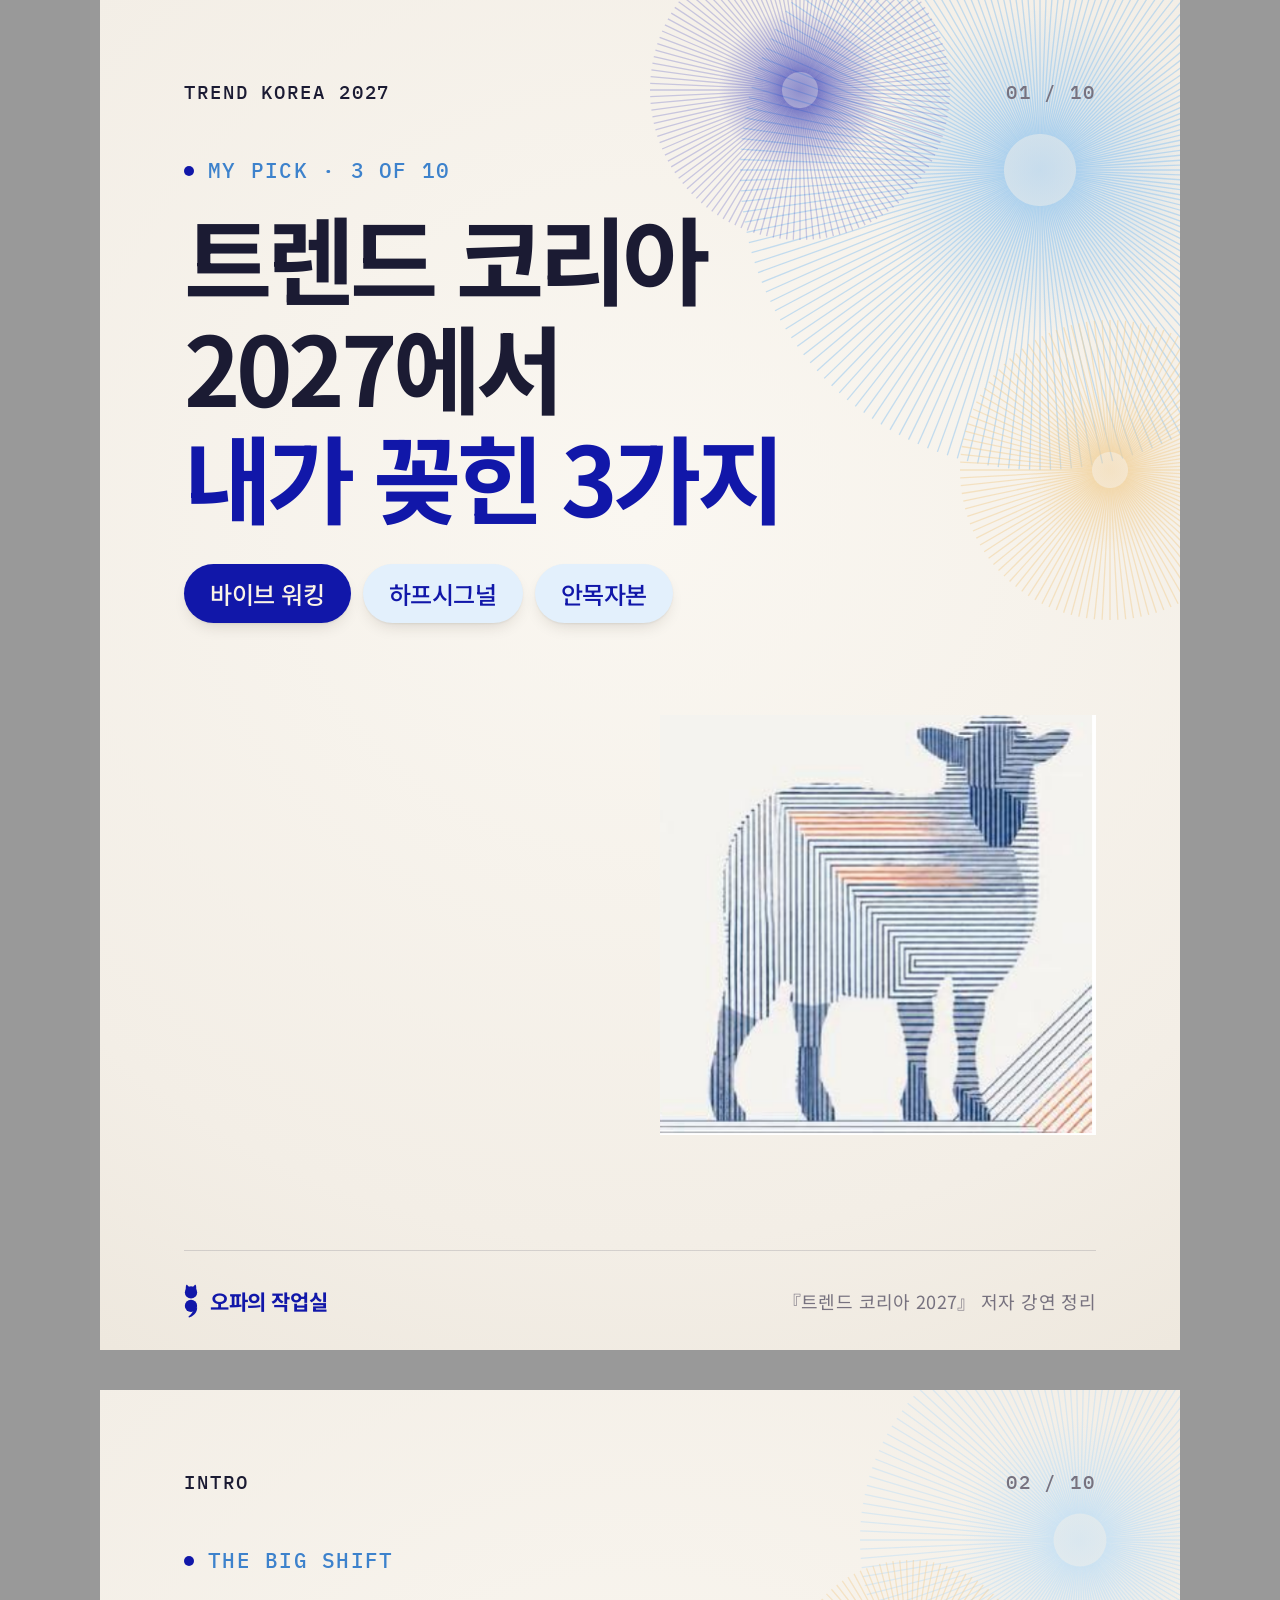
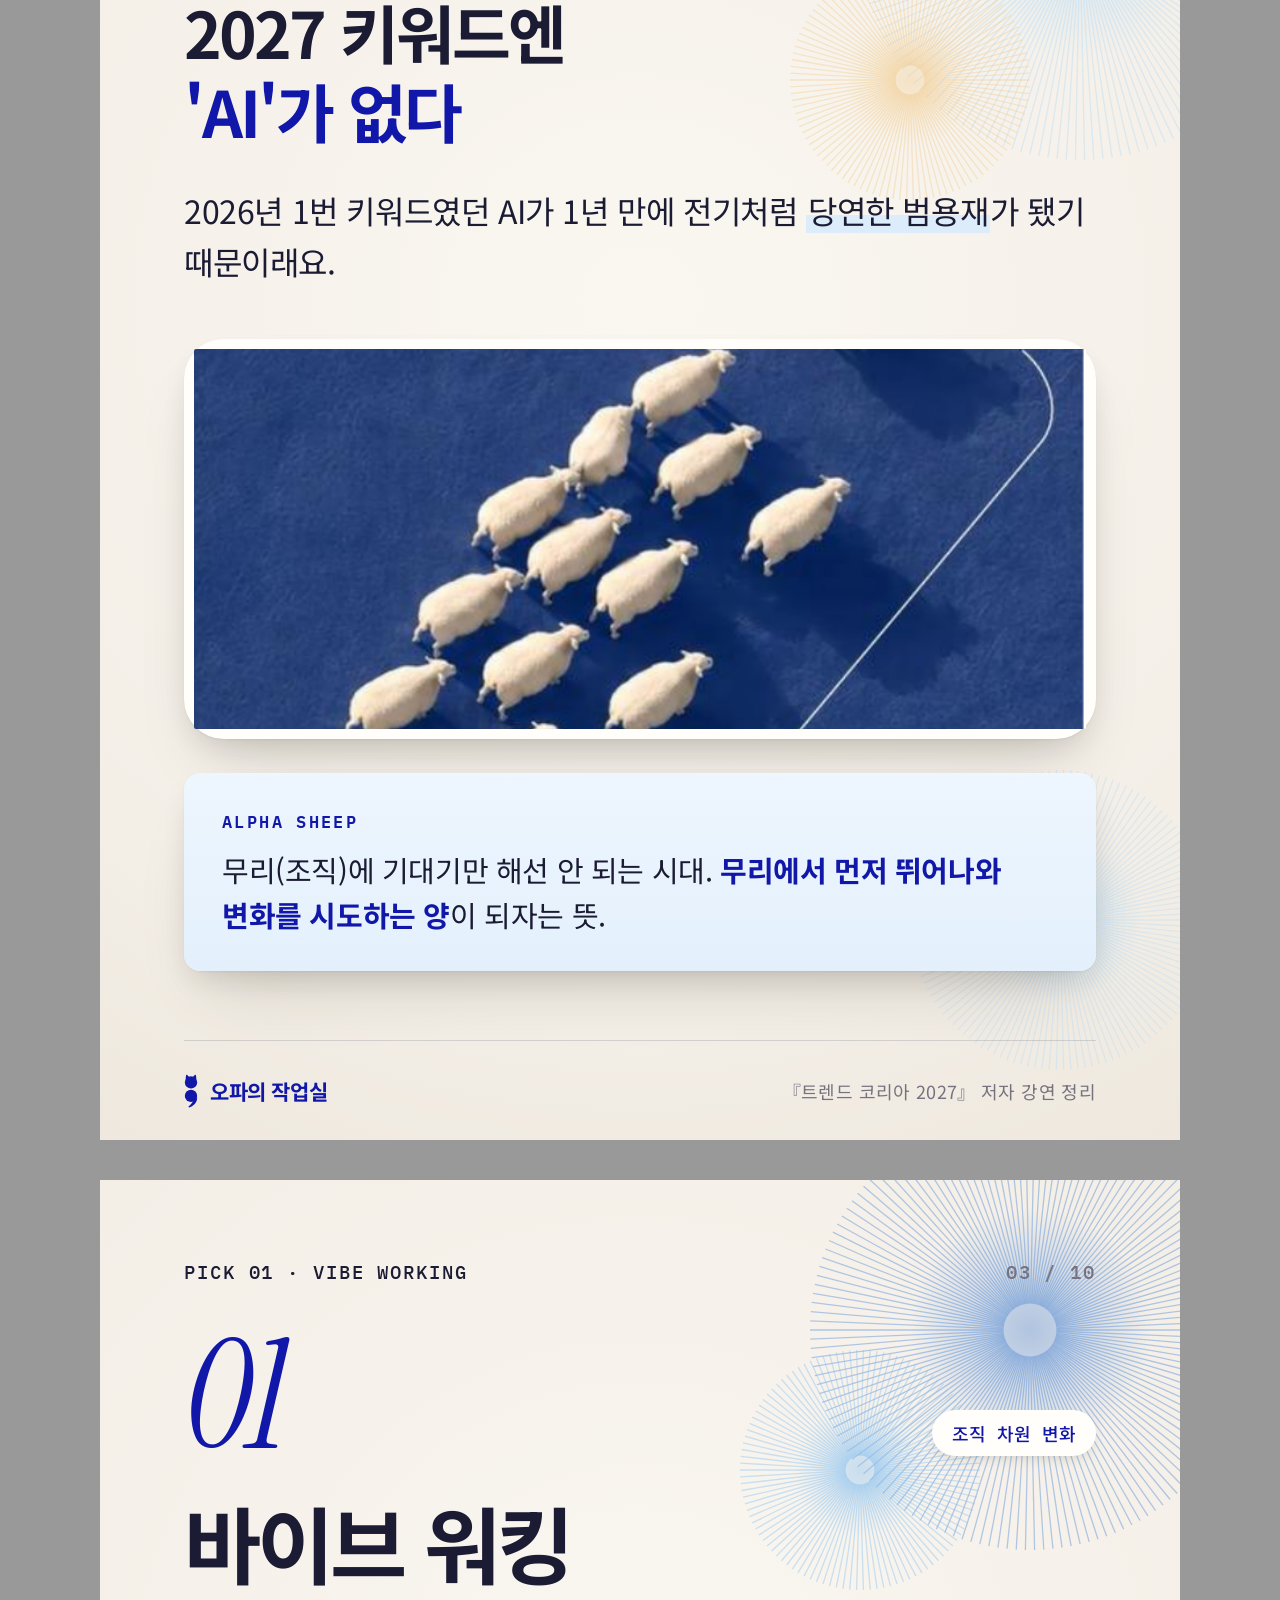
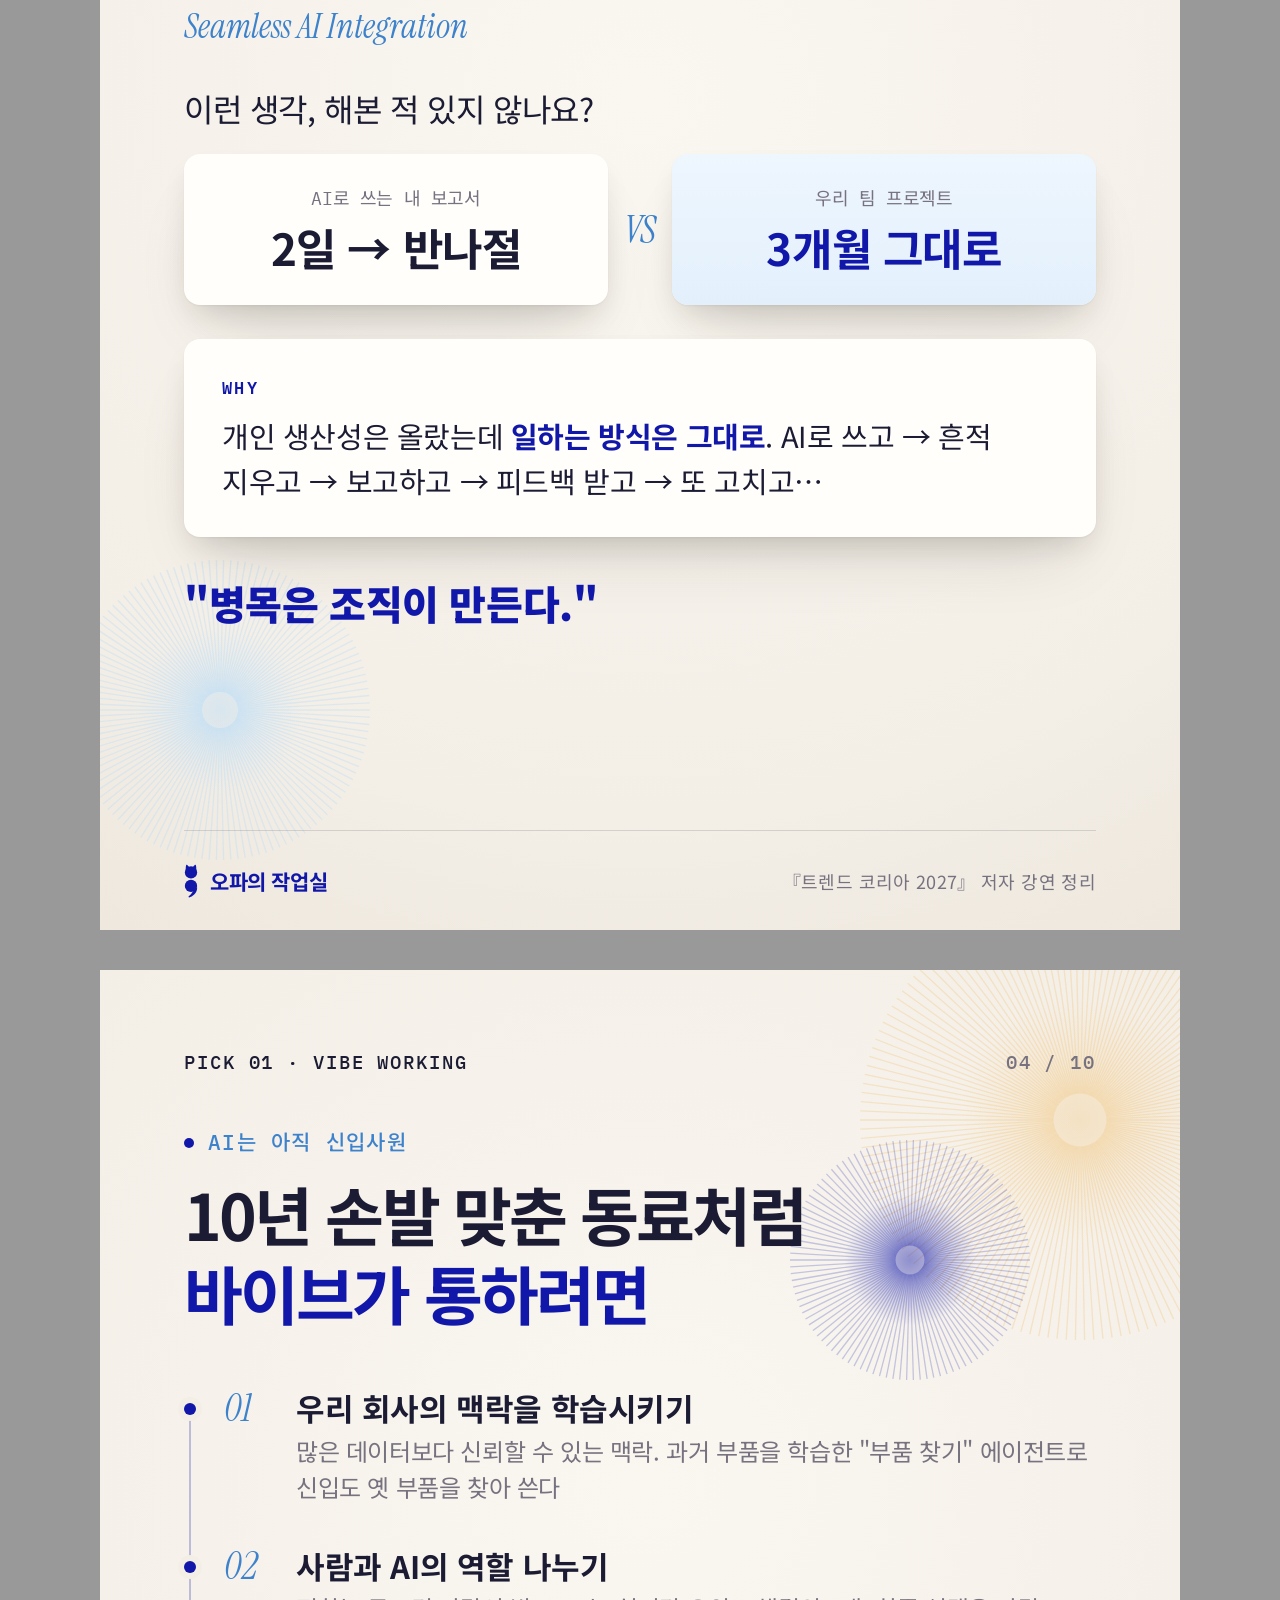
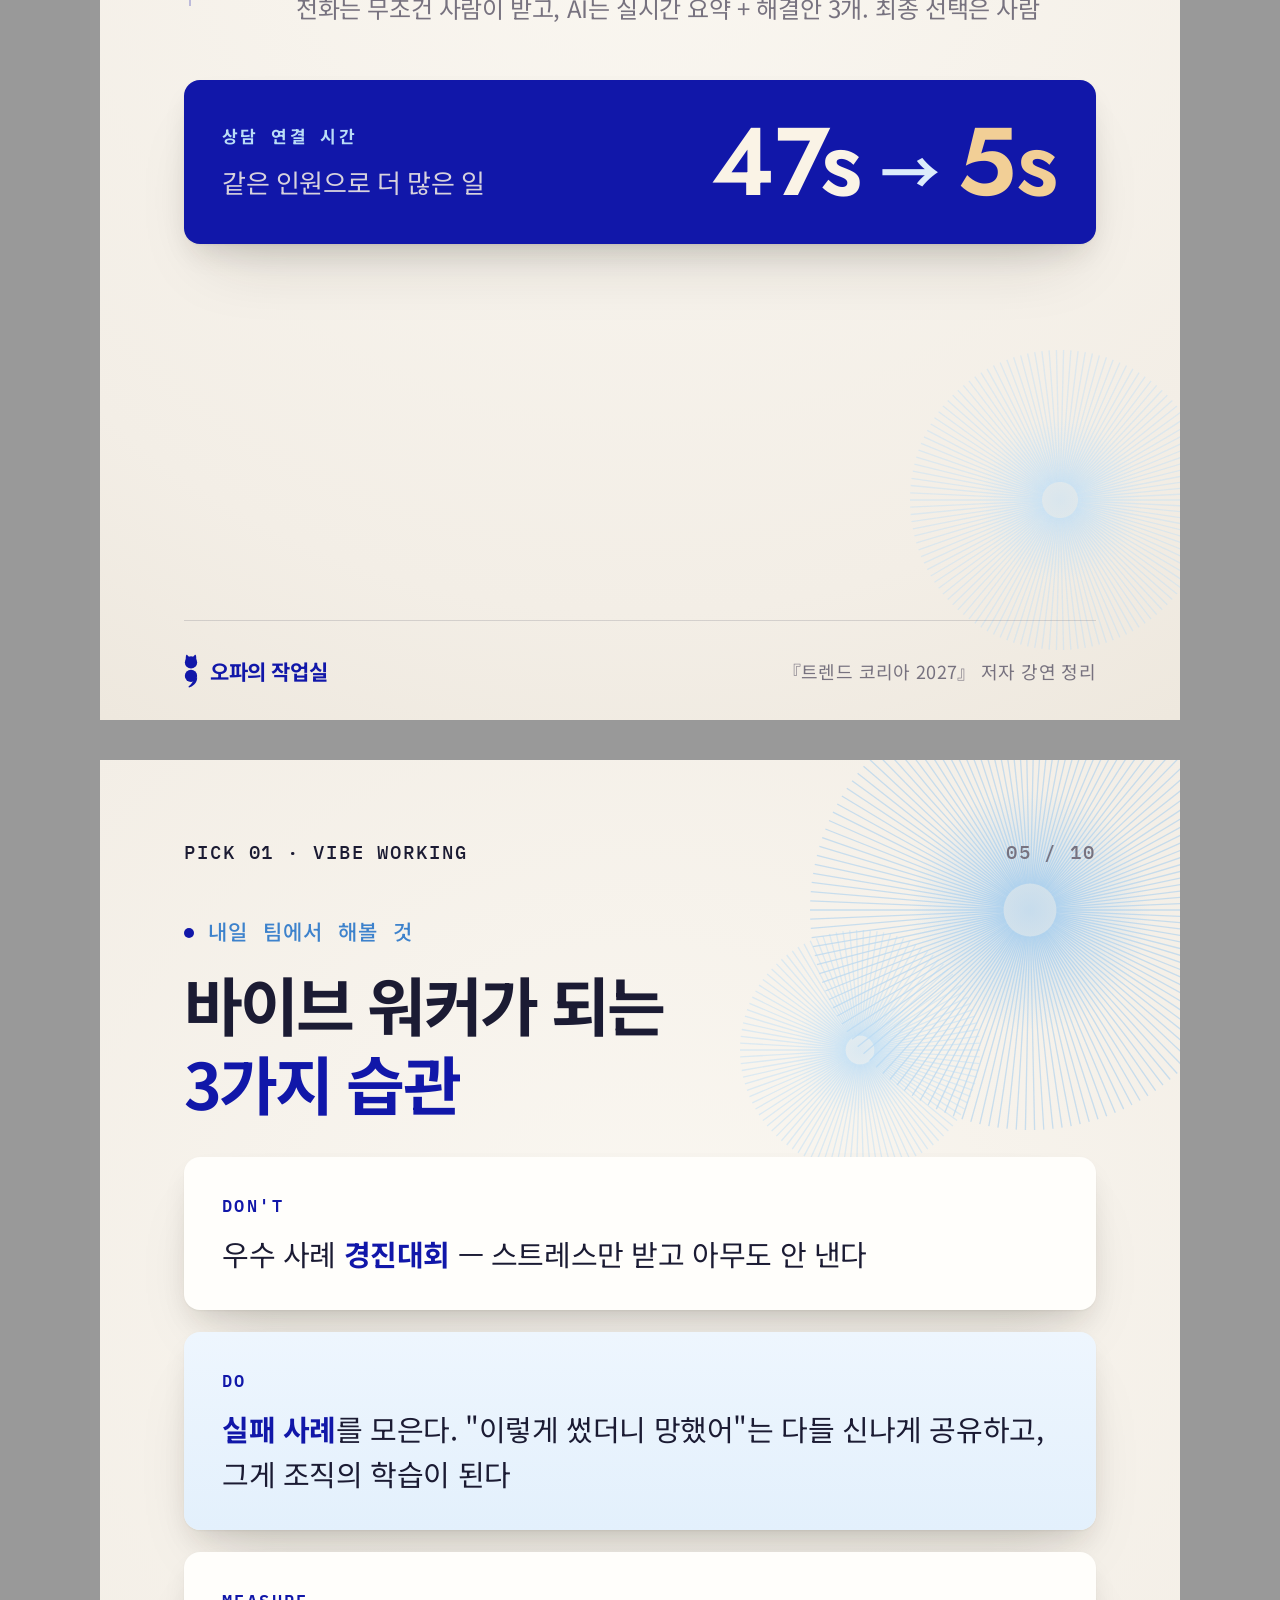
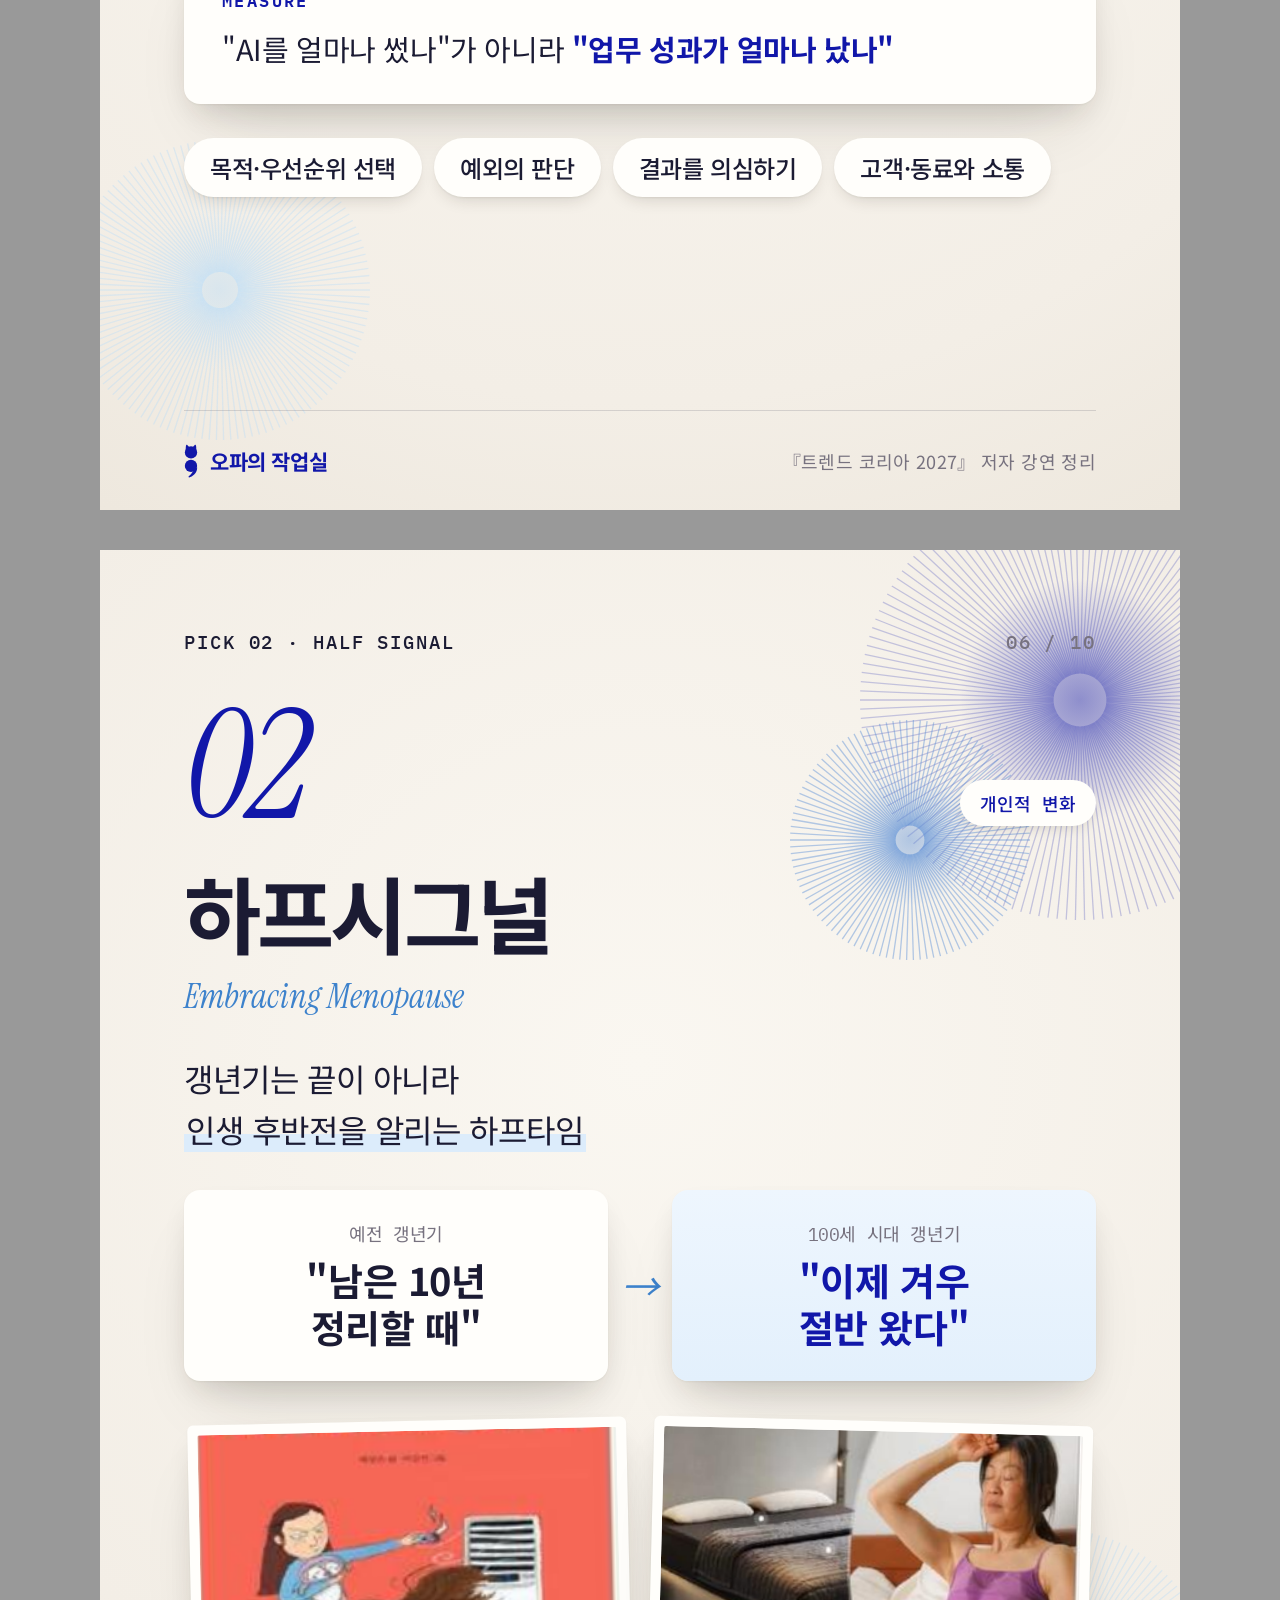
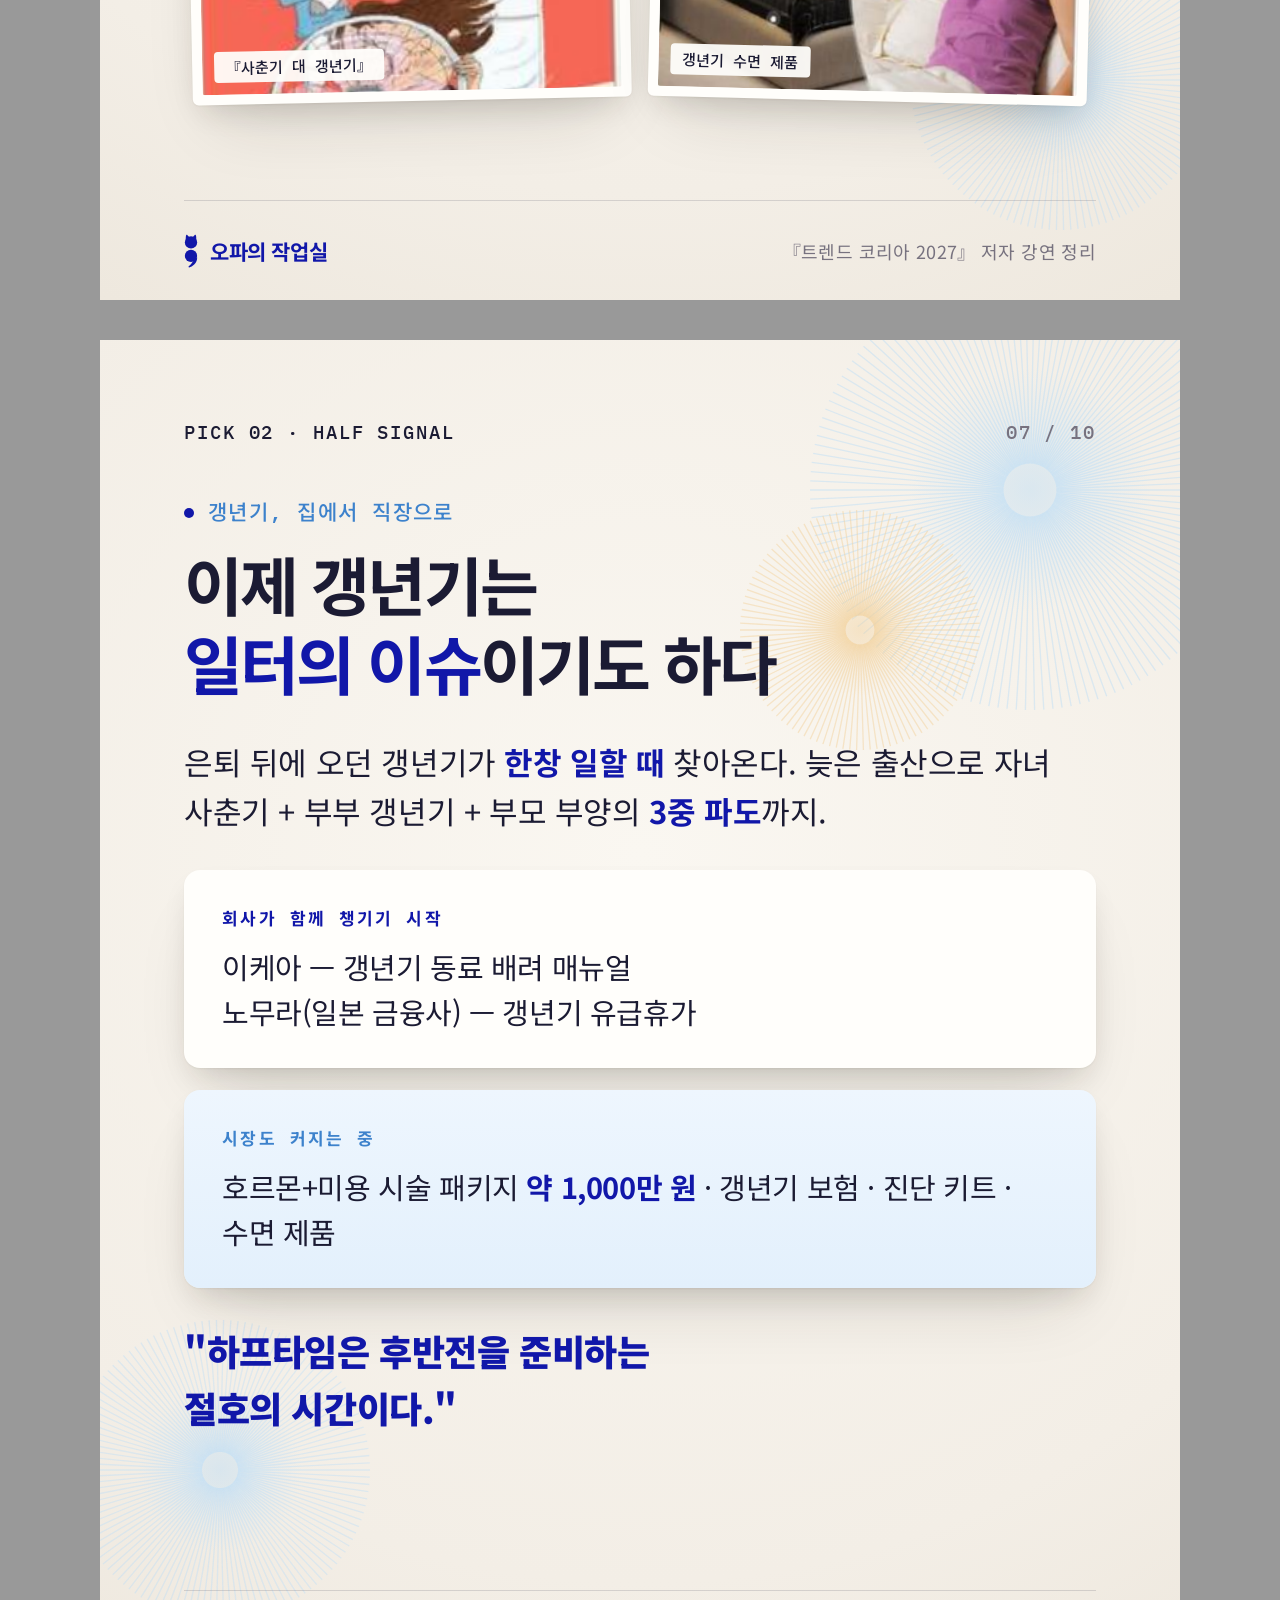
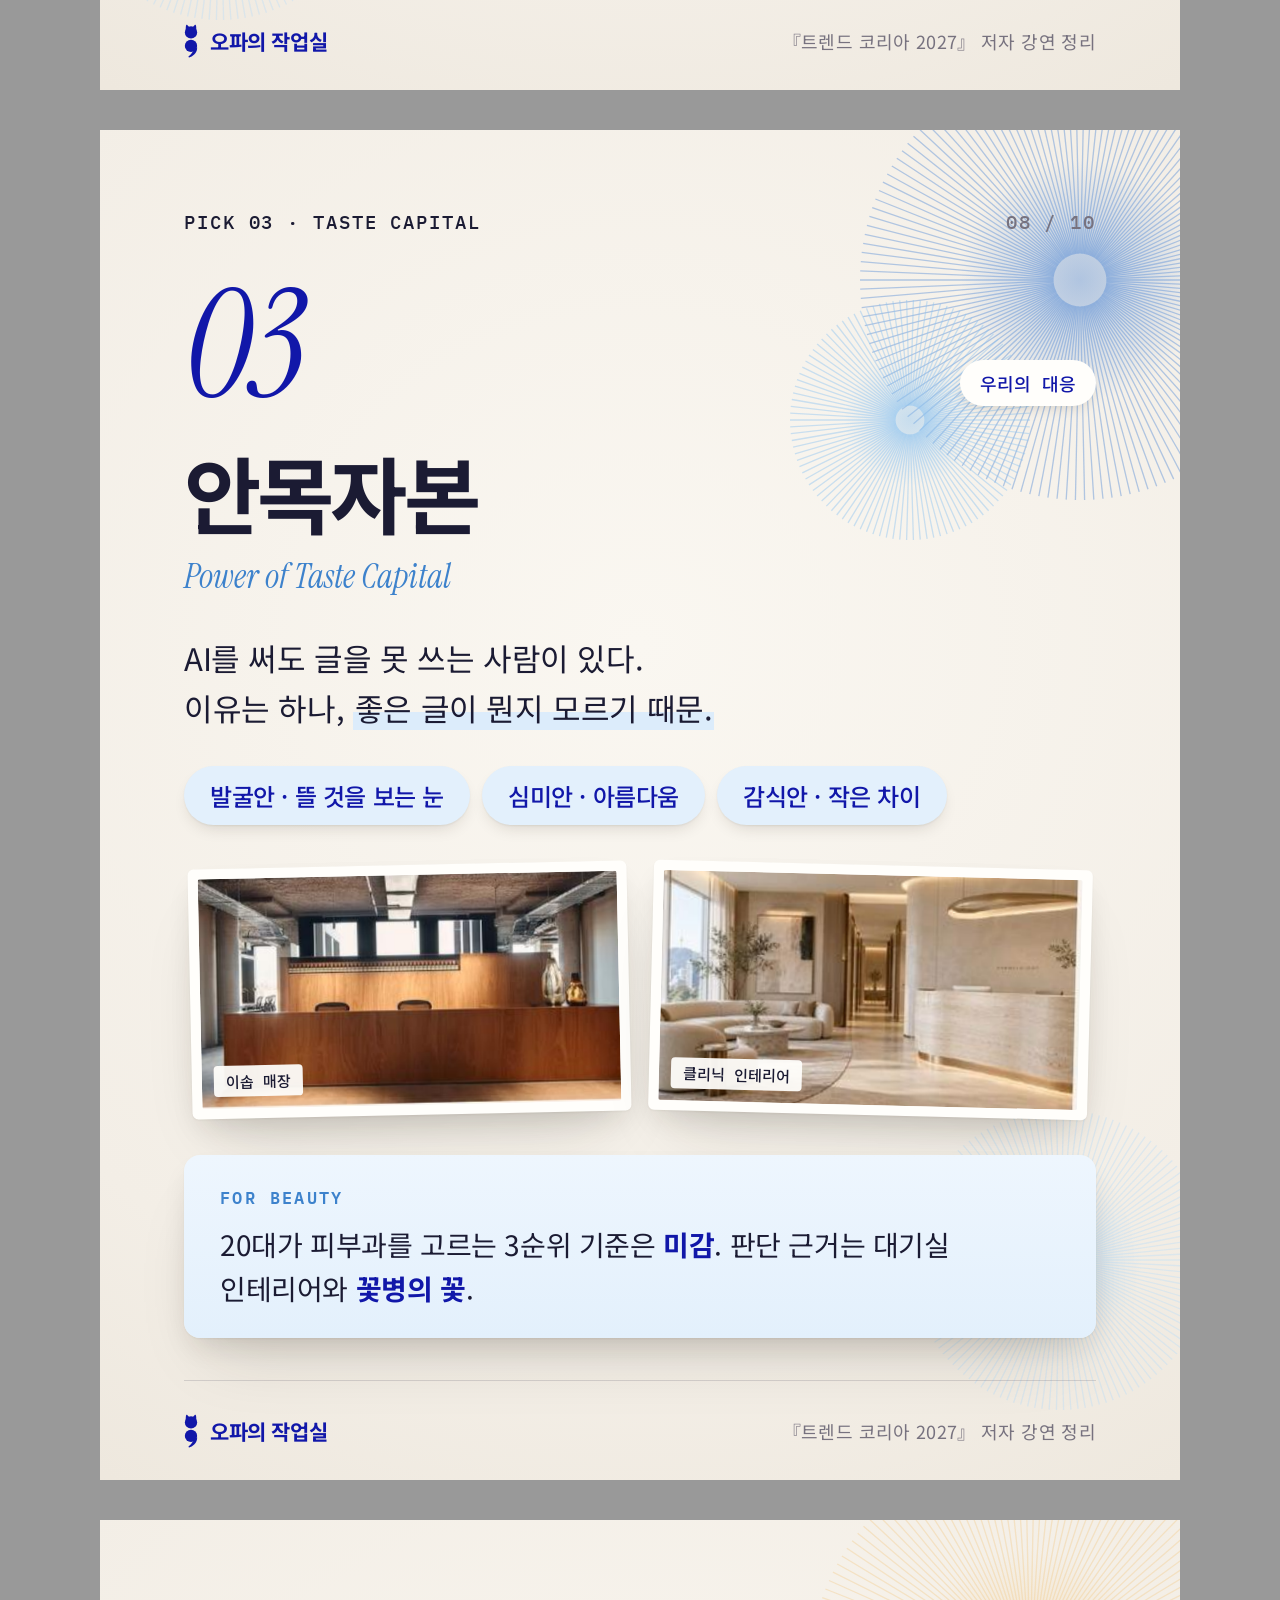
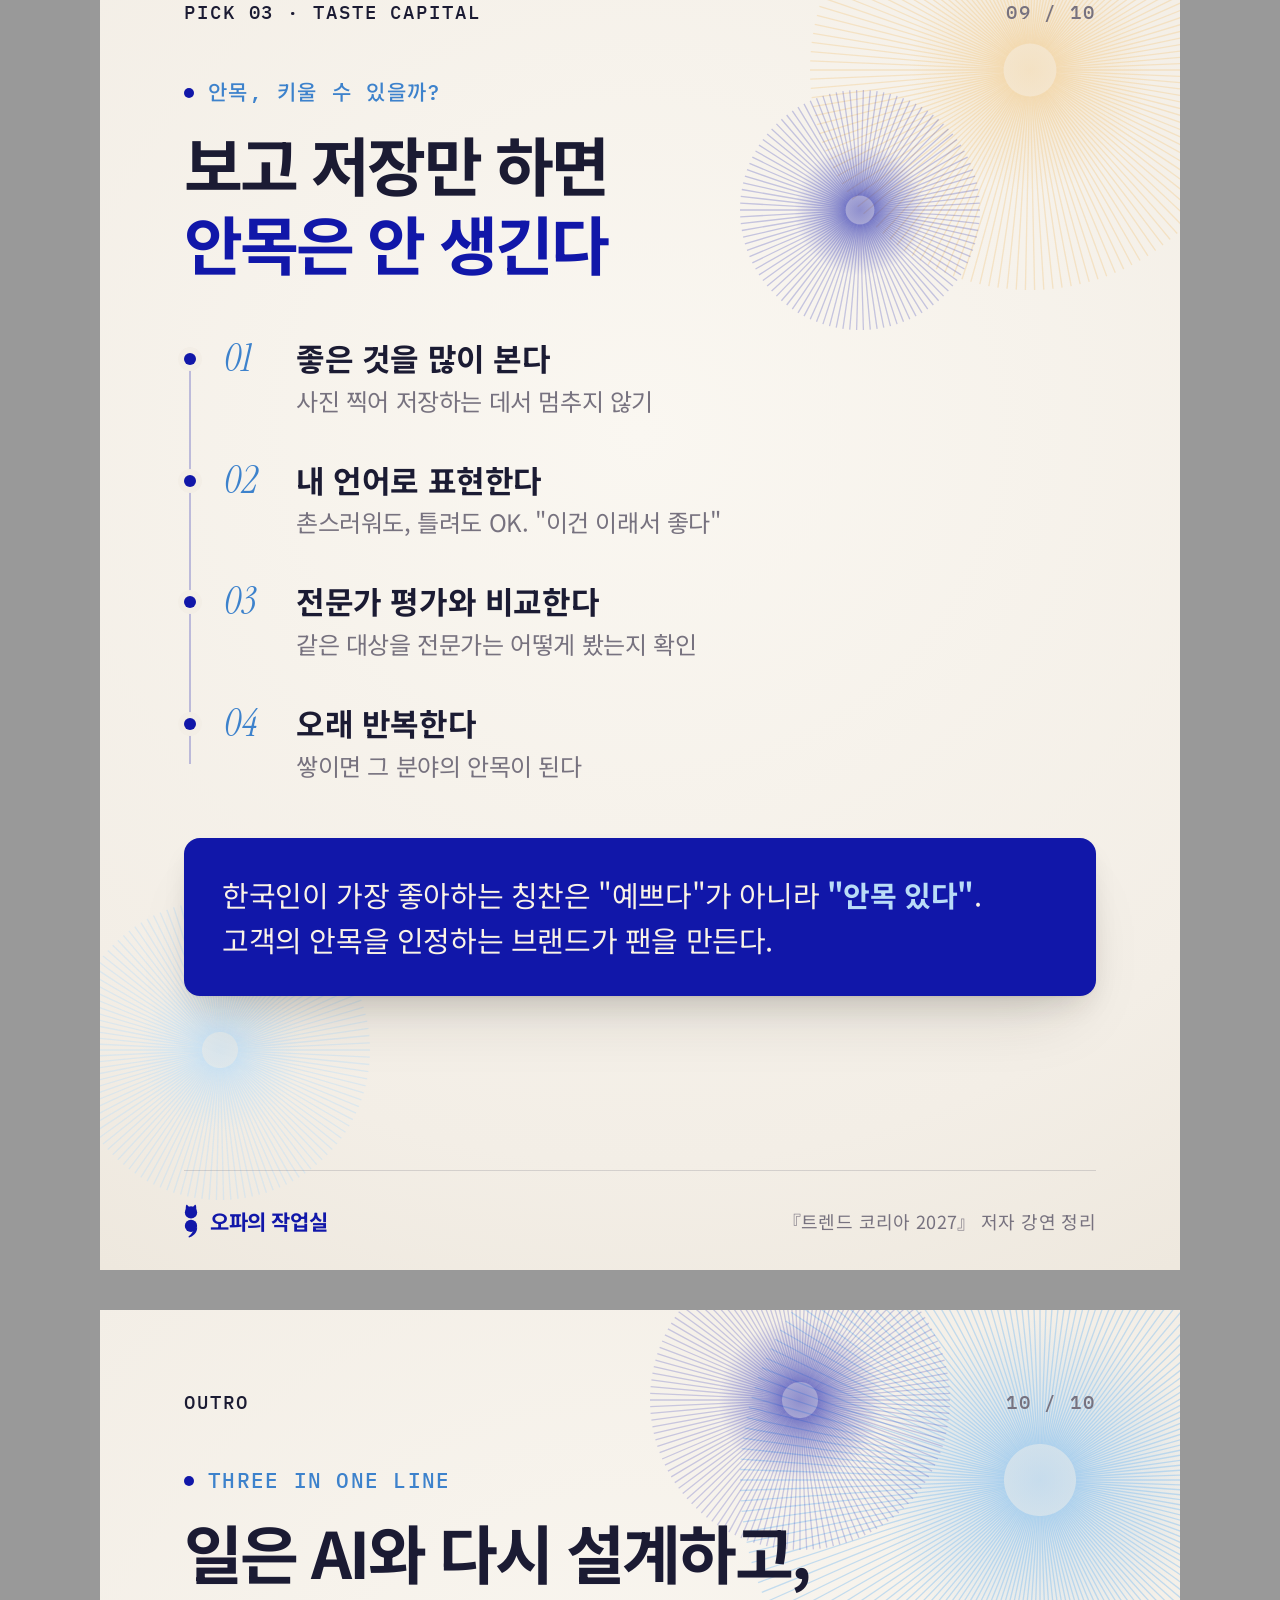
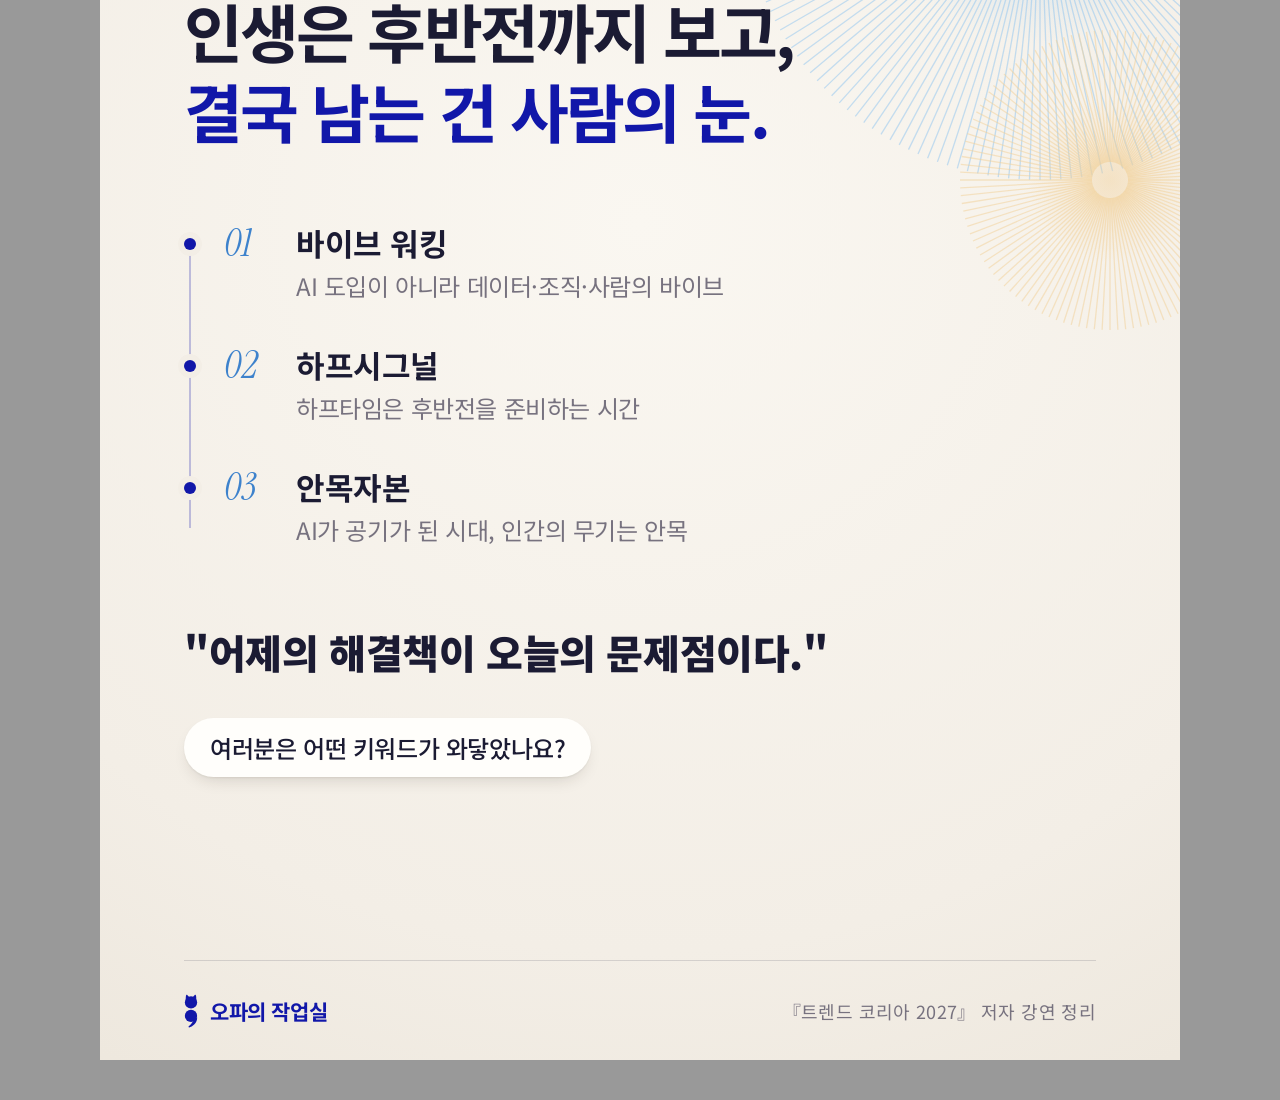
==== commit ee42db7c: "카드뉴스 디자인 개선: 핑크를 연하늘로, 종이 카드 그림자·방사형 선 원·인화 사진 프레임 Co-Authored-By: Claude Opus 5.5 <noreply@anthropi" ====
--- a/cardnews/trend-korea-2027/pick.html
+++ b/cardnews/trend-korea-2027/pick.html
@@ -1,7 +1,8 @@
 <!doctype html><html lang="ko"><head><meta charset="utf-8"><title>pick.html</title>
-<link rel="stylesheet" href="fonts/noto.css"><link rel="stylesheet" href="fonts/jost.css">
+<link rel="stylesheet" href="fonts/noto.css"><link rel="stylesheet" href="fonts/jost.css"><link rel="stylesheet" href="fonts/extra.css">
 <link rel="stylesheet" href="opa-cards.css"></head><body>
 <section class="card" id="c1">
+  <svg class="burst" viewBox="0 0 1080 1350" aria-hidden="true"><radialGradient id="b1a"><stop offset="0" stop-color="#8EC3F0" stop-opacity=".45"/><stop offset="1" stop-color="#8EC3F0" stop-opacity="0"/></radialGradient><circle cx="940" cy="170" r="165" fill="url(#b1a)"/><g stroke="#8EC3F0" stroke-width="1.3" stroke-opacity="0.5"><line x1="976.0" y1="170.0" x2="1240.0" y2="170.0"/><line x1="976.0" y1="171.3" x2="1239.8" y2="180.5"/><line x1="975.9" y1="172.5" x2="1239.3" y2="190.9"/><line x1="975.8" y1="173.8" x2="1238.4" y2="201.4"/><line x1="975.6" y1="175.0" x2="1237.1" y2="211.8"/><line x1="975.5" y1="176.3" x2="1235.4" y2="222.1"/><line x1="975.2" y1="177.5" x2="1233.4" y2="232.4"/><line x1="974.9" y1="178.7" x2="1231.1" y2="242.6"/><line x1="974.6" y1="179.9" x2="1228.4" y2="252.7"/><line x1="974.2" y1="181.1" x2="1225.3" y2="262.7"/><line x1="973.8" y1="182.3" x2="1221.9" y2="272.6"/><line x1="973.4" y1="183.5" x2="1218.2" y2="282.4"/><line x1="972.9" y1="184.6" x2="1214.1" y2="292.0"/><line x1="972.4" y1="185.8" x2="1209.6" y2="301.5"/><line x1="971.8" y1="186.9" x2="1204.9" y2="310.8"/><line x1="971.2" y1="188.0" x2="1199.8" y2="320.0"/><line x1="970.5" y1="189.1" x2="1194.4" y2="329.0"/><line x1="969.8" y1="190.1" x2="1188.7" y2="337.8"/><line x1="969.1" y1="191.2" x2="1182.7" y2="346.3"/><line x1="968.4" y1="192.2" x2="1176.4" y2="354.7"/><line x1="967.6" y1="193.1" x2="1169.8" y2="362.8"/><line x1="966.8" y1="194.1" x2="1162.9" y2="370.7"/><line x1="965.9" y1="195.0" x2="1155.8" y2="378.4"/><line x1="965.0" y1="195.9" x2="1148.4" y2="385.8"/><line x1="964.1" y1="196.8" x2="1140.7" y2="392.9"/><line x1="963.1" y1="197.6" x2="1132.8" y2="399.8"/><line x1="962.2" y1="198.4" x2="1124.7" y2="406.4"/><line x1="961.2" y1="199.1" x2="1116.3" y2="412.7"/><line x1="960.1" y1="199.8" x2="1107.8" y2="418.7"/><line x1="959.1" y1="200.5" x2="1099.0" y2="424.4"/><line x1="958.0" y1="201.2" x2="1090.0" y2="429.8"/><line x1="956.9" y1="201.8" x2="1080.8" y2="434.9"/><line x1="955.8" y1="202.4" x2="1071.5" y2="439.6"/><line x1="954.6" y1="202.9" x2="1062.0" y2="444.1"/><line x1="953.5" y1="203.4" x2="1052.4" y2="448.2"/><line x1="952.3" y1="203.8" x2="1042.6" y2="451.9"/><line x1="951.1" y1="204.2" x2="1032.7" y2="455.3"/><line x1="949.9" y1="204.6" x2="1022.7" y2="458.4"/><line x1="948.7" y1="204.9" x2="1012.6" y2="461.1"/><line x1="947.5" y1="205.2" x2="1002.4" y2="463.4"/><line x1="946.3" y1="205.5" x2="992.1" y2="465.4"/><line x1="945.0" y1="205.6" x2="981.8" y2="467.1"/><line x1="943.8" y1="205.8" x2="971.4" y2="468.4"/><line x1="942.5" y1="205.9" x2="960.9" y2="469.3"/><line x1="941.3" y1="206.0" x2="950.5" y2="469.8"/><line x1="940.0" y1="206.0" x2="940.0" y2="470.0"/><line x1="938.7" y1="206.0" x2="929.5" y2="469.8"/><line x1="937.5" y1="205.9" x2="919.1" y2="469.3"/><line x1="936.2" y1="205.8" x2="908.6" y2="468.4"/><line x1="935.0" y1="205.6" x2="898.2" y2="467.1"/><line x1="933.7" y1="205.5" x2="887.9" y2="465.4"/><line x1="932.5" y1="205.2" x2="877.6" y2="463.4"/><line x1="931.3" y1="204.9" x2="867.4" y2="461.1"/><line x1="930.1" y1="204.6" x2="857.3" y2="458.4"/><line x1="928.9" y1="204.2" x2="847.3" y2="455.3"/><line x1="927.7" y1="203.8" x2="837.4" y2="451.9"/><line x1="926.5" y1="203.4" x2="827.6" y2="448.2"/><line x1="925.4" y1="202.9" x2="818.0" y2="444.1"/><line x1="924.2" y1="202.4" x2="808.5" y2="439.6"/><line x1="923.1" y1="201.8" x2="799.2" y2="434.9"/><line x1="922.0" y1="201.2" x2="790.0" y2="429.8"/><line x1="920.9" y1="200.5" x2="781.0" y2="424.4"/><line x1="919.9" y1="199.8" x2="772.2" y2="418.7"/><line x1="918.8" y1="199.1" x2="763.7" y2="412.7"/><line x1="917.8" y1="198.4" x2="755.3" y2="406.4"/><line x1="916.9" y1="197.6" x2="747.2" y2="399.8"/><line x1="915.9" y1="196.8" x2="739.3" y2="392.9"/><line x1="915.0" y1="195.9" x2="731.6" y2="385.8"/><line x1="914.1" y1="195.0" x2="724.2" y2="378.4"/><line x1="913.2" y1="194.1" x2="717.1" y2="370.7"/><line x1="912.4" y1="193.1" x2="710.2" y2="362.8"/><line x1="911.6" y1="192.2" x2="703.6" y2="354.7"/><line x1="910.9" y1="191.2" x2="697.3" y2="346.3"/><line x1="910.2" y1="190.1" x2="691.3" y2="337.8"/><line x1="909.5" y1="189.1" x2="685.6" y2="329.0"/><line x1="908.8" y1="188.0" x2="680.2" y2="320.0"/><line x1="908.2" y1="186.9" x2="675.1" y2="310.8"/><line x1="907.6" y1="185.8" x2="670.4" y2="301.5"/><line x1="907.1" y1="184.6" x2="665.9" y2="292.0"/><line x1="906.6" y1="183.5" x2="661.8" y2="282.4"/><line x1="906.2" y1="182.3" x2="658.1" y2="272.6"/><line x1="905.8" y1="181.1" x2="654.7" y2="262.7"/><line x1="905.4" y1="179.9" x2="651.6" y2="252.7"/><line x1="905.1" y1="178.7" x2="648.9" y2="242.6"/><line x1="904.8" y1="177.5" x2="646.6" y2="232.4"/><line x1="904.5" y1="176.3" x2="644.6" y2="222.1"/><line x1="904.4" y1="175.0" x2="642.9" y2="211.8"/><line x1="904.2" y1="173.8" x2="641.6" y2="201.4"/><line x1="904.1" y1="172.5" x2="640.7" y2="190.9"/><line x1="904.0" y1="171.3" x2="640.2" y2="180.5"/><line x1="904.0" y1="170.0" x2="640.0" y2="170.0"/><line x1="904.0" y1="168.7" x2="640.2" y2="159.5"/><line x1="904.1" y1="167.5" x2="640.7" y2="149.1"/><line x1="904.2" y1="166.2" x2="641.6" y2="138.6"/><line x1="904.4" y1="165.0" x2="642.9" y2="128.2"/><line x1="904.5" y1="163.7" x2="644.6" y2="117.9"/><line x1="904.8" y1="162.5" x2="646.6" y2="107.6"/><line x1="905.1" y1="161.3" x2="648.9" y2="97.4"/><line x1="905.4" y1="160.1" x2="651.6" y2="87.3"/><line x1="905.8" y1="158.9" x2="654.7" y2="77.3"/><line x1="906.2" y1="157.7" x2="658.1" y2="67.4"/><line x1="906.6" y1="156.5" x2="661.8" y2="57.6"/><line x1="907.1" y1="155.4" x2="665.9" y2="48.0"/><line x1="907.6" y1="154.2" x2="670.4" y2="38.5"/><line x1="908.2" y1="153.1" x2="675.1" y2="29.2"/><line x1="908.8" y1="152.0" x2="680.2" y2="20.0"/><line x1="909.5" y1="150.9" x2="685.6" y2="11.0"/><line x1="910.2" y1="149.9" x2="691.3" y2="2.2"/><line x1="910.9" y1="148.8" x2="697.3" y2="-6.3"/><line x1="911.6" y1="147.8" x2="703.6" y2="-14.7"/><line x1="912.4" y1="146.9" x2="710.2" y2="-22.8"/><line x1="913.2" y1="145.9" x2="717.1" y2="-30.7"/><line x1="914.1" y1="145.0" x2="724.2" y2="-38.4"/><line x1="915.0" y1="144.1" x2="731.6" y2="-45.8"/><line x1="915.9" y1="143.2" x2="739.3" y2="-52.9"/><line x1="916.9" y1="142.4" x2="747.2" y2="-59.8"/><line x1="917.8" y1="141.6" x2="755.3" y2="-66.4"/><line x1="918.8" y1="140.9" x2="763.7" y2="-72.7"/><line x1="919.9" y1="140.2" x2="772.2" y2="-78.7"/><line x1="920.9" y1="139.5" x2="781.0" y2="-84.4"/><line x1="922.0" y1="138.8" x2="790.0" y2="-89.8"/><line x1="923.1" y1="138.2" x2="799.2" y2="-94.9"/><line x1="924.2" y1="137.6" x2="808.5" y2="-99.6"/><line x1="925.4" y1="137.1" x2="818.0" y2="-104.1"/><line x1="926.5" y1="136.6" x2="827.6" y2="-108.2"/><line x1="927.7" y1="136.2" x2="837.4" y2="-111.9"/><line x1="928.9" y1="135.8" x2="847.3" y2="-115.3"/><line x1="930.1" y1="135.4" x2="857.3" y2="-118.4"/><line x1="931.3" y1="135.1" x2="867.4" y2="-121.1"/><line x1="932.5" y1="134.8" x2="877.6" y2="-123.4"/><line x1="933.7" y1="134.5" x2="887.9" y2="-125.4"/><line x1="935.0" y1="134.4" x2="898.2" y2="-127.1"/><line x1="936.2" y1="134.2" x2="908.6" y2="-128.4"/><line x1="937.5" y1="134.1" x2="919.1" y2="-129.3"/><line x1="938.7" y1="134.0" x2="929.5" y2="-129.8"/><line x1="940.0" y1="134.0" x2="940.0" y2="-130.0"/><line x1="941.3" y1="134.0" x2="950.5" y2="-129.8"/><line x1="942.5" y1="134.1" x2="960.9" y2="-129.3"/><line x1="943.8" y1="134.2" x2="971.4" y2="-128.4"/><line x1="945.0" y1="134.4" x2="981.8" y2="-127.1"/><line x1="946.3" y1="134.5" x2="992.1" y2="-125.4"/><line x1="947.5" y1="134.8" x2="1002.4" y2="-123.4"/><line x1="948.7" y1="135.1" x2="1012.6" y2="-121.1"/><line x1="949.9" y1="135.4" x2="1022.7" y2="-118.4"/><line x1="951.1" y1="135.8" x2="1032.7" y2="-115.3"/><line x1="952.3" y1="136.2" x2="1042.6" y2="-111.9"/><line x1="953.5" y1="136.6" x2="1052.4" y2="-108.2"/><line x1="954.6" y1="137.1" x2="1062.0" y2="-104.1"/><line x1="955.8" y1="137.6" x2="1071.5" y2="-99.6"/><line x1="956.9" y1="138.2" x2="1080.8" y2="-94.9"/><line x1="958.0" y1="138.8" x2="1090.0" y2="-89.8"/><line x1="959.1" y1="139.5" x2="1099.0" y2="-84.4"/><line x1="960.1" y1="140.2" x2="1107.8" y2="-78.7"/><line x1="961.2" y1="140.9" x2="1116.3" y2="-72.7"/><line x1="962.2" y1="141.6" x2="1124.7" y2="-66.4"/><line x1="963.1" y1="142.4" x2="1132.8" y2="-59.8"/><line x1="964.1" y1="143.2" x2="1140.7" y2="-52.9"/><line x1="965.0" y1="144.1" x2="1148.4" y2="-45.8"/><line x1="965.9" y1="145.0" x2="1155.8" y2="-38.4"/><line x1="966.8" y1="145.9" x2="1162.9" y2="-30.7"/><line x1="967.6" y1="146.9" x2="1169.8" y2="-22.8"/><line x1="968.4" y1="147.8" x2="1176.4" y2="-14.7"/><line x1="969.1" y1="148.8" x2="1182.7" y2="-6.3"/><line x1="969.8" y1="149.9" x2="1188.7" y2="2.2"/><line x1="970.5" y1="150.9" x2="1194.4" y2="11.0"/><line x1="971.2" y1="152.0" x2="1199.8" y2="20.0"/><line x1="971.8" y1="153.1" x2="1204.9" y2="29.2"/><line x1="972.4" y1="154.2" x2="1209.6" y2="38.5"/><line x1="972.9" y1="155.4" x2="1214.1" y2="48.0"/><line x1="973.4" y1="156.5" x2="1218.2" y2="57.6"/><line x1="973.8" y1="157.7" x2="1221.9" y2="67.4"/><line x1="974.2" y1="158.9" x2="1225.3" y2="77.3"/><line x1="974.6" y1="160.1" x2="1228.4" y2="87.3"/><line x1="974.9" y1="161.3" x2="1231.1" y2="97.4"/><line x1="975.2" y1="162.5" x2="1233.4" y2="107.6"/><line x1="975.5" y1="163.7" x2="1235.4" y2="117.9"/><line x1="975.6" y1="165.0" x2="1237.1" y2="128.2"/><line x1="975.8" y1="166.2" x2="1238.4" y2="138.6"/><line x1="975.9" y1="167.5" x2="1239.3" y2="149.1"/><line x1="976.0" y1="168.7" x2="1239.8" y2="159.5"/></g><radialGradient id="b1b"><stop offset="0" stop-color="#1117A9" stop-opacity=".45"/><stop offset="1" stop-color="#1117A9" stop-opacity="0"/></radialGradient><circle cx="700" cy="90" r="82" fill="url(#b1b)"/><g stroke="#1117A9" stroke-width="1.3" stroke-opacity="0.2"><line x1="718.0" y1="90.0" x2="850.0" y2="90.0"/><line x1="718.0" y1="90.8" x2="849.8" y2="96.7"/><line x1="717.9" y1="91.6" x2="849.4" y2="103.4"/><line x1="717.8" y1="92.4" x2="848.6" y2="110.1"/><line x1="717.7" y1="93.2" x2="847.6" y2="116.8"/><line x1="717.5" y1="94.0" x2="846.2" y2="123.4"/><line x1="717.4" y1="94.8" x2="844.6" y2="129.9"/><line x1="717.1" y1="95.6" x2="842.7" y2="136.4"/><line x1="716.9" y1="96.3" x2="840.4" y2="142.7"/><line x1="716.6" y1="97.1" x2="837.9" y2="149.0"/><line x1="716.2" y1="97.8" x2="835.1" y2="155.1"/><line x1="715.9" y1="98.5" x2="832.1" y2="161.1"/><line x1="715.5" y1="99.2" x2="828.8" y2="166.9"/><line x1="715.0" y1="99.9" x2="825.2" y2="172.6"/><line x1="714.6" y1="100.6" x2="821.4" y2="178.2"/><line x1="714.1" y1="101.2" x2="817.3" y2="183.5"/><line x1="713.6" y1="101.8" x2="813.0" y2="188.7"/><line x1="713.0" y1="102.4" x2="808.4" y2="193.7"/><line x1="712.4" y1="103.0" x2="803.7" y2="198.4"/><line x1="711.8" y1="103.6" x2="798.7" y2="203.0"/><line x1="711.2" y1="104.1" x2="793.5" y2="207.3"/><line x1="710.6" y1="104.6" x2="788.2" y2="211.4"/><line x1="709.9" y1="105.0" x2="782.6" y2="215.2"/><line x1="709.2" y1="105.5" x2="776.9" y2="218.8"/><line x1="708.5" y1="105.9" x2="771.1" y2="222.1"/><line x1="707.8" y1="106.2" x2="765.1" y2="225.1"/><line x1="707.1" y1="106.6" x2="759.0" y2="227.9"/><line x1="706.3" y1="106.9" x2="752.7" y2="230.4"/><line x1="705.6" y1="107.1" x2="746.4" y2="232.7"/><line x1="704.8" y1="107.4" x2="739.9" y2="234.6"/><line x1="704.0" y1="107.5" x2="733.4" y2="236.2"/><line x1="703.2" y1="107.7" x2="726.8" y2="237.6"/><line x1="702.4" y1="107.8" x2="720.1" y2="238.6"/><line x1="701.6" y1="107.9" x2="713.4" y2="239.4"/><line x1="700.8" y1="108.0" x2="706.7" y2="239.8"/><line x1="700.0" y1="108.0" x2="700.0" y2="240.0"/><line x1="699.2" y1="108.0" x2="693.3" y2="239.8"/><line x1="698.4" y1="107.9" x2="686.6" y2="239.4"/><line x1="697.6" y1="107.8" x2="679.9" y2="238.6"/><line x1="696.8" y1="107.7" x2="673.2" y2="237.6"/><line x1="696.0" y1="107.5" x2="666.6" y2="236.2"/><line x1="695.2" y1="107.4" x2="660.1" y2="234.6"/><line x1="694.4" y1="107.1" x2="653.6" y2="232.7"/><line x1="693.7" y1="106.9" x2="647.3" y2="230.4"/><line x1="692.9" y1="106.6" x2="641.0" y2="227.9"/><line x1="692.2" y1="106.2" x2="634.9" y2="225.1"/><line x1="691.5" y1="105.9" x2="628.9" y2="222.1"/><line x1="690.8" y1="105.5" x2="623.1" y2="218.8"/><line x1="690.1" y1="105.0" x2="617.4" y2="215.2"/><line x1="689.4" y1="104.6" x2="611.8" y2="211.4"/><line x1="688.8" y1="104.1" x2="606.5" y2="207.3"/><line x1="688.2" y1="103.6" x2="601.3" y2="203.0"/><line x1="687.6" y1="103.0" x2="596.3" y2="198.4"/><line x1="687.0" y1="102.4" x2="591.6" y2="193.7"/><line x1="686.4" y1="101.8" x2="587.0" y2="188.7"/><line x1="685.9" y1="101.2" x2="582.7" y2="183.5"/><line x1="685.4" y1="100.6" x2="578.6" y2="178.2"/><line x1="685.0" y1="99.9" x2="574.8" y2="172.6"/><line x1="684.5" y1="99.2" x2="571.2" y2="166.9"/><line x1="684.1" y1="98.5" x2="567.9" y2="161.1"/><line x1="683.8" y1="97.8" x2="564.9" y2="155.1"/><line x1="683.4" y1="97.1" x2="562.1" y2="149.0"/><line x1="683.1" y1="96.3" x2="559.6" y2="142.7"/><line x1="682.9" y1="95.6" x2="557.3" y2="136.4"/><line x1="682.6" y1="94.8" x2="555.4" y2="129.9"/><line x1="682.5" y1="94.0" x2="553.8" y2="123.4"/><line x1="682.3" y1="93.2" x2="552.4" y2="116.8"/><line x1="682.2" y1="92.4" x2="551.4" y2="110.1"/><line x1="682.1" y1="91.6" x2="550.6" y2="103.4"/><line x1="682.0" y1="90.8" x2="550.2" y2="96.7"/><line x1="682.0" y1="90.0" x2="550.0" y2="90.0"/><line x1="682.0" y1="89.2" x2="550.2" y2="83.3"/><line x1="682.1" y1="88.4" x2="550.6" y2="76.6"/><line x1="682.2" y1="87.6" x2="551.4" y2="69.9"/><line x1="682.3" y1="86.8" x2="552.4" y2="63.2"/><line x1="682.5" y1="86.0" x2="553.8" y2="56.6"/><line x1="682.6" y1="85.2" x2="555.4" y2="50.1"/><line x1="682.9" y1="84.4" x2="557.3" y2="43.6"/><line x1="683.1" y1="83.7" x2="559.6" y2="37.3"/><line x1="683.4" y1="82.9" x2="562.1" y2="31.0"/><line x1="683.8" y1="82.2" x2="564.9" y2="24.9"/><line x1="684.1" y1="81.5" x2="567.9" y2="18.9"/><line x1="684.5" y1="80.8" x2="571.2" y2="13.1"/><line x1="685.0" y1="80.1" x2="574.8" y2="7.4"/><line x1="685.4" y1="79.4" x2="578.6" y2="1.8"/><line x1="685.9" y1="78.8" x2="582.7" y2="-3.5"/><line x1="686.4" y1="78.2" x2="587.0" y2="-8.7"/><line x1="687.0" y1="77.6" x2="591.6" y2="-13.7"/><line x1="687.6" y1="77.0" x2="596.3" y2="-18.4"/><line x1="688.2" y1="76.4" x2="601.3" y2="-23.0"/><line x1="688.8" y1="75.9" x2="606.5" y2="-27.3"/><line x1="689.4" y1="75.4" x2="611.8" y2="-31.4"/><line x1="690.1" y1="75.0" x2="617.4" y2="-35.2"/><line x1="690.8" y1="74.5" x2="623.1" y2="-38.8"/><line x1="691.5" y1="74.1" x2="628.9" y2="-42.1"/><line x1="692.2" y1="73.8" x2="634.9" y2="-45.1"/><line x1="692.9" y1="73.4" x2="641.0" y2="-47.9"/><line x1="693.7" y1="73.1" x2="647.3" y2="-50.4"/><line x1="694.4" y1="72.9" x2="653.6" y2="-52.7"/><line x1="695.2" y1="72.6" x2="660.1" y2="-54.6"/><line x1="696.0" y1="72.5" x2="666.6" y2="-56.2"/><line x1="696.8" y1="72.3" x2="673.2" y2="-57.6"/><line x1="697.6" y1="72.2" x2="679.9" y2="-58.6"/><line x1="698.4" y1="72.1" x2="686.6" y2="-59.4"/><line x1="699.2" y1="72.0" x2="693.3" y2="-59.8"/><line x1="700.0" y1="72.0" x2="700.0" y2="-60.0"/><line x1="700.8" y1="72.0" x2="706.7" y2="-59.8"/><line x1="701.6" y1="72.1" x2="713.4" y2="-59.4"/><line x1="702.4" y1="72.2" x2="720.1" y2="-58.6"/><line x1="703.2" y1="72.3" x2="726.8" y2="-57.6"/><line x1="704.0" y1="72.5" x2="733.4" y2="-56.2"/><line x1="704.8" y1="72.6" x2="739.9" y2="-54.6"/><line x1="705.6" y1="72.9" x2="746.4" y2="-52.7"/><line x1="706.3" y1="73.1" x2="752.7" y2="-50.4"/><line x1="707.1" y1="73.4" x2="759.0" y2="-47.9"/><line x1="707.8" y1="73.8" x2="765.1" y2="-45.1"/><line x1="708.5" y1="74.1" x2="771.1" y2="-42.1"/><line x1="709.2" y1="74.5" x2="776.9" y2="-38.8"/><line x1="709.9" y1="75.0" x2="782.6" y2="-35.2"/><line x1="710.6" y1="75.4" x2="788.2" y2="-31.4"/><line x1="711.2" y1="75.9" x2="793.5" y2="-27.3"/><line x1="711.8" y1="76.4" x2="798.7" y2="-23.0"/><line x1="712.4" y1="77.0" x2="803.7" y2="-18.4"/><line x1="713.0" y1="77.6" x2="808.4" y2="-13.7"/><line x1="713.6" y1="78.2" x2="813.0" y2="-8.7"/><line x1="714.1" y1="78.8" x2="817.3" y2="-3.5"/><line x1="714.6" y1="79.4" x2="821.4" y2="1.8"/><line x1="715.0" y1="80.1" x2="825.2" y2="7.4"/><line x1="715.5" y1="80.8" x2="828.8" y2="13.1"/><line x1="715.9" y1="81.5" x2="832.1" y2="18.9"/><line x1="716.2" y1="82.2" x2="835.1" y2="24.9"/><line x1="716.6" y1="82.9" x2="837.9" y2="31.0"/><line x1="716.9" y1="83.7" x2="840.4" y2="37.3"/><line x1="717.1" y1="84.4" x2="842.7" y2="43.6"/><line x1="717.4" y1="85.2" x2="844.6" y2="50.1"/><line x1="717.5" y1="86.0" x2="846.2" y2="56.6"/><line x1="717.7" y1="86.8" x2="847.6" y2="63.2"/><line x1="717.8" y1="87.6" x2="848.6" y2="69.9"/><line x1="717.9" y1="88.4" x2="849.4" y2="76.6"/><line x1="718.0" y1="89.2" x2="849.8" y2="83.3"/></g><radialGradient id="b1c"><stop offset="0" stop-color="#F2CF96" stop-opacity=".45"/><stop offset="1" stop-color="#F2CF96" stop-opacity="0"/></radialGradient><circle cx="1010" cy="470" r="82" fill="url(#b1c)"/><g stroke="#F2CF96" stroke-width="1.3" stroke-opacity="0.5"><line x1="1028.0" y1="470.0" x2="1160.0" y2="470.0"/><line x1="1028.0" y1="470.9" x2="1159.8" y2="477.9"/><line x1="1027.9" y1="471.9" x2="1159.2" y2="485.7"/><line x1="1027.8" y1="472.8" x2="1158.2" y2="493.5"/><line x1="1027.6" y1="473.7" x2="1156.7" y2="501.2"/><line x1="1027.4" y1="474.7" x2="1154.9" y2="508.8"/><line x1="1027.1" y1="475.6" x2="1152.7" y2="516.4"/><line x1="1026.8" y1="476.5" x2="1150.0" y2="523.8"/><line x1="1026.4" y1="477.3" x2="1147.0" y2="531.0"/><line x1="1026.0" y1="478.2" x2="1143.7" y2="538.1"/><line x1="1025.6" y1="479.0" x2="1139.9" y2="545.0"/><line x1="1025.1" y1="479.8" x2="1135.8" y2="551.7"/><line x1="1024.6" y1="480.6" x2="1131.4" y2="558.2"/><line x1="1024.0" y1="481.3" x2="1126.6" y2="564.4"/><line x1="1023.4" y1="482.0" x2="1121.5" y2="570.4"/><line x1="1022.7" y1="482.7" x2="1116.1" y2="576.1"/><line x1="1022.0" y1="483.4" x2="1110.4" y2="581.5"/><line x1="1021.3" y1="484.0" x2="1104.4" y2="586.6"/><line x1="1020.6" y1="484.6" x2="1098.2" y2="591.4"/><line x1="1019.8" y1="485.1" x2="1091.7" y2="595.8"/><line x1="1019.0" y1="485.6" x2="1085.0" y2="599.9"/><line x1="1018.2" y1="486.0" x2="1078.1" y2="603.7"/><line x1="1017.3" y1="486.4" x2="1071.0" y2="607.0"/><line x1="1016.5" y1="486.8" x2="1063.8" y2="610.0"/><line x1="1015.6" y1="487.1" x2="1056.4" y2="612.7"/><line x1="1014.7" y1="487.4" x2="1048.8" y2="614.9"/><line x1="1013.7" y1="487.6" x2="1041.2" y2="616.7"/><line x1="1012.8" y1="487.8" x2="1033.5" y2="618.2"/><line x1="1011.9" y1="487.9" x2="1025.7" y2="619.2"/><line x1="1010.9" y1="488.0" x2="1017.9" y2="619.8"/><line x1="1010.0" y1="488.0" x2="1010.0" y2="620.0"/><line x1="1009.1" y1="488.0" x2="1002.1" y2="619.8"/><line x1="1008.1" y1="487.9" x2="994.3" y2="619.2"/><line x1="1007.2" y1="487.8" x2="986.5" y2="618.2"/><line x1="1006.3" y1="487.6" x2="978.8" y2="616.7"/><line x1="1005.3" y1="487.4" x2="971.2" y2="614.9"/><line x1="1004.4" y1="487.1" x2="963.6" y2="612.7"/><line x1="1003.5" y1="486.8" x2="956.2" y2="610.0"/><line x1="1002.7" y1="486.4" x2="949.0" y2="607.0"/><line x1="1001.8" y1="486.0" x2="941.9" y2="603.7"/><line x1="1001.0" y1="485.6" x2="935.0" y2="599.9"/><line x1="1000.2" y1="485.1" x2="928.3" y2="595.8"/><line x1="999.4" y1="484.6" x2="921.8" y2="591.4"/><line x1="998.7" y1="484.0" x2="915.6" y2="586.6"/><line x1="998.0" y1="483.4" x2="909.6" y2="581.5"/><line x1="997.3" y1="482.7" x2="903.9" y2="576.1"/><line x1="996.6" y1="482.0" x2="898.5" y2="570.4"/><line x1="996.0" y1="481.3" x2="893.4" y2="564.4"/><line x1="995.4" y1="480.6" x2="888.6" y2="558.2"/><line x1="994.9" y1="479.8" x2="884.2" y2="551.7"/><line x1="994.4" y1="479.0" x2="880.1" y2="545.0"/><line x1="994.0" y1="478.2" x2="876.3" y2="538.1"/><line x1="993.6" y1="477.3" x2="873.0" y2="531.0"/><line x1="993.2" y1="476.5" x2="870.0" y2="523.8"/><line x1="992.9" y1="475.6" x2="867.3" y2="516.4"/><line x1="992.6" y1="474.7" x2="865.1" y2="508.8"/><line x1="992.4" y1="473.7" x2="863.3" y2="501.2"/><line x1="992.2" y1="472.8" x2="861.8" y2="493.5"/><line x1="992.1" y1="471.9" x2="860.8" y2="485.7"/><line x1="992.0" y1="470.9" x2="860.2" y2="477.9"/><line x1="992.0" y1="470.0" x2="860.0" y2="470.0"/><line x1="992.0" y1="469.1" x2="860.2" y2="462.1"/><line x1="992.1" y1="468.1" x2="860.8" y2="454.3"/><line x1="992.2" y1="467.2" x2="861.8" y2="446.5"/><line x1="992.4" y1="466.3" x2="863.3" y2="438.8"/><line x1="992.6" y1="465.3" x2="865.1" y2="431.2"/><line x1="992.9" y1="464.4" x2="867.3" y2="423.6"/><line x1="993.2" y1="463.5" x2="870.0" y2="416.2"/><line x1="993.6" y1="462.7" x2="873.0" y2="409.0"/><line x1="994.0" y1="461.8" x2="876.3" y2="401.9"/><line x1="994.4" y1="461.0" x2="880.1" y2="395.0"/><line x1="994.9" y1="460.2" x2="884.2" y2="388.3"/><line x1="995.4" y1="459.4" x2="888.6" y2="381.8"/><line x1="996.0" y1="458.7" x2="893.4" y2="375.6"/><line x1="996.6" y1="458.0" x2="898.5" y2="369.6"/><line x1="997.3" y1="457.3" x2="903.9" y2="363.9"/><line x1="998.0" y1="456.6" x2="909.6" y2="358.5"/><line x1="998.7" y1="456.0" x2="915.6" y2="353.4"/><line x1="999.4" y1="455.4" x2="921.8" y2="348.6"/><line x1="1000.2" y1="454.9" x2="928.3" y2="344.2"/><line x1="1001.0" y1="454.4" x2="935.0" y2="340.1"/><line x1="1001.8" y1="454.0" x2="941.9" y2="336.3"/><line x1="1002.7" y1="453.6" x2="949.0" y2="333.0"/><line x1="1003.5" y1="453.2" x2="956.2" y2="330.0"/><line x1="1004.4" y1="452.9" x2="963.6" y2="327.3"/><line x1="1005.3" y1="452.6" x2="971.2" y2="325.1"/><line x1="1006.3" y1="452.4" x2="978.8" y2="323.3"/><line x1="1007.2" y1="452.2" x2="986.5" y2="321.8"/><line x1="1008.1" y1="452.1" x2="994.3" y2="320.8"/><line x1="1009.1" y1="452.0" x2="1002.1" y2="320.2"/><line x1="1010.0" y1="452.0" x2="1010.0" y2="320.0"/><line x1="1010.9" y1="452.0" x2="1017.9" y2="320.2"/><line x1="1011.9" y1="452.1" x2="1025.7" y2="320.8"/><line x1="1012.8" y1="452.2" x2="1033.5" y2="321.8"/><line x1="1013.7" y1="452.4" x2="1041.2" y2="323.3"/><line x1="1014.7" y1="452.6" x2="1048.8" y2="325.1"/><line x1="1015.6" y1="452.9" x2="1056.4" y2="327.3"/><line x1="1016.5" y1="453.2" x2="1063.8" y2="330.0"/><line x1="1017.3" y1="453.6" x2="1071.0" y2="333.0"/><line x1="1018.2" y1="454.0" x2="1078.1" y2="336.3"/><line x1="1019.0" y1="454.4" x2="1085.0" y2="340.1"/><line x1="1019.8" y1="454.9" x2="1091.7" y2="344.2"/><line x1="1020.6" y1="455.4" x2="1098.2" y2="348.6"/><line x1="1021.3" y1="456.0" x2="1104.4" y2="353.4"/><line x1="1022.0" y1="456.6" x2="1110.4" y2="358.5"/><line x1="1022.7" y1="457.3" x2="1116.1" y2="363.9"/><line x1="1023.4" y1="458.0" x2="1121.5" y2="369.6"/><line x1="1024.0" y1="458.7" x2="1126.6" y2="375.6"/><line x1="1024.6" y1="459.4" x2="1131.4" y2="381.8"/><line x1="1025.1" y1="460.2" x2="1135.8" y2="388.3"/><line x1="1025.6" y1="461.0" x2="1139.9" y2="395.0"/><line x1="1026.0" y1="461.8" x2="1143.7" y2="401.9"/><line x1="1026.4" y1="462.7" x2="1147.0" y2="409.0"/><line x1="1026.8" y1="463.5" x2="1150.0" y2="416.2"/><line x1="1027.1" y1="464.4" x2="1152.7" y2="423.6"/><line x1="1027.4" y1="465.3" x2="1154.9" y2="431.2"/><line x1="1027.6" y1="466.3" x2="1156.7" y2="438.8"/><line x1="1027.8" y1="467.2" x2="1158.2" y2="446.5"/><line x1="1027.9" y1="468.1" x2="1159.2" y2="454.3"/><line x1="1028.0" y1="469.1" x2="1159.8" y2="462.1"/></g></svg>
   <div class="head"><span class="lbl">Trend Korea 2027</span><span class="pg">01 / 10</span></div>
   
   <div class="kicker">My Pick · 3 of 10</div>
@@ -9,9 +10,10 @@
   <div class="pills mt-m"><span class="pill on">바이브 워킹</span><span class="pill sky">하프시그널</span><span class="pill pink">안목자본</span></div>
   <div style="display:flex;justify-content:flex-end;margin-top:auto;margin-bottom:24px"><img class="blend" src="img/sheep.png" alt="" style="height:420px"></div>
 
-  <div class="foot"><span class="sig" style="font-family:var(--body);letter-spacing:.02em;font-size:22px"><svg viewBox="100 24 100 252" aria-hidden="true"><g fill="currentColor"><circle cx="150" cy="86.7" r="45.6"/><path d="M110.8 66C110.6 52 112 38 114.6 31.2Q117 27 120.4 30.4L136 47Z"/><path d="M189.2 66C189.4 52 188 38 185.4 31.2Q183 27 179.6 30.4L164 47Z"/><circle cx="150" cy="186.3" r="45.6"/><path d="M195.6 196C196 214 191.6 229 182 241C171.6 254 158 263.6 145 269.4C139 272 133.6 273 131.6 269.4C130 266.4 132.6 263.6 137.6 259.4C146 252.4 154 244 158.6 234.6L166 226Z"/></g></svg>오파의 작업실</span><span class="src">『트렌드 코리아 2027』 저자 강연 정리</span></div>
+  <div class="foot"><span class="sig"><svg viewBox="100 24 100 252" aria-hidden="true"><g fill="currentColor"><circle cx="150" cy="86.7" r="45.6"/><path d="M110.8 66C110.6 52 112 38 114.6 31.2Q117 27 120.4 30.4L136 47Z"/><path d="M189.2 66C189.4 52 188 38 185.4 31.2Q183 27 179.6 30.4L164 47Z"/><circle cx="150" cy="186.3" r="45.6"/><path d="M195.6 196C196 214 191.6 229 182 241C171.6 254 158 263.6 145 269.4C139 272 133.6 273 131.6 269.4C130 266.4 132.6 263.6 137.6 259.4C146 252.4 154 244 158.6 234.6L166 226Z"/></g></svg>오파의 작업실</span><span class="src">『트렌드 코리아 2027』 저자 강연 정리</span></div>
 </section>
 <section class="card" id="c2">
+  <svg class="burst" viewBox="0 0 1080 1350" aria-hidden="true"><radialGradient id="b2a"><stop offset="0" stop-color="#B9DCF7" stop-opacity=".45"/><stop offset="1" stop-color="#B9DCF7" stop-opacity="0"/></radialGradient><circle cx="980" cy="150" r="121" fill="url(#b2a)"/><g stroke="#B9DCF7" stroke-width="1.3" stroke-opacity="0.45"><line x1="1006.4" y1="150.0" x2="1200.0" y2="150.0"/><line x1="1006.4" y1="151.1" x2="1199.8" y2="159.2"/><line x1="1006.3" y1="152.2" x2="1199.2" y2="168.4"/><line x1="1006.2" y1="153.3" x2="1198.3" y2="177.6"/><line x1="1006.0" y1="154.4" x2="1196.9" y2="186.7"/><line x1="1005.8" y1="155.5" x2="1195.2" y2="195.7"/><line x1="1005.6" y1="156.6" x2="1193.1" y2="204.7"/><line x1="1005.3" y1="157.6" x2="1190.6" y2="213.6"/><line x1="1004.9" y1="158.7" x2="1187.8" y2="222.4"/><line x1="1004.5" y1="159.7" x2="1184.6" y2="231.0"/><line x1="1004.1" y1="160.7" x2="1181.0" y2="239.5"/><line x1="1003.6" y1="161.7" x2="1177.1" y2="247.8"/><line x1="1003.1" y1="162.7" x2="1172.8" y2="256.0"/><line x1="1002.6" y1="163.7" x2="1168.2" y2="264.0"/><line x1="1002.0" y1="164.6" x2="1163.2" y2="271.7"/><line x1="1001.4" y1="165.5" x2="1158.0" y2="279.3"/><line x1="1000.7" y1="166.4" x2="1152.4" y2="286.7"/><line x1="1000.0" y1="167.3" x2="1146.5" y2="293.8"/><line x1="999.2" y1="168.1" x2="1140.4" y2="300.6"/><line x1="998.5" y1="168.9" x2="1133.9" y2="307.2"/><line x1="997.7" y1="169.6" x2="1127.2" y2="313.5"/><line x1="996.8" y1="170.3" x2="1120.2" y2="319.5"/><line x1="996.0" y1="171.0" x2="1113.0" y2="325.2"/><line x1="995.1" y1="171.7" x2="1105.6" y2="330.7"/><line x1="994.1" y1="172.3" x2="1097.9" y2="335.8"/><line x1="993.2" y1="172.9" x2="1090.0" y2="340.5"/><line x1="992.2" y1="173.4" x2="1081.9" y2="345.0"/><line x1="991.2" y1="173.9" x2="1073.7" y2="349.1"/><line x1="990.2" y1="174.3" x2="1065.3" y2="352.8"/><line x1="989.2" y1="174.7" x2="1056.7" y2="356.2"/><line x1="988.2" y1="175.1" x2="1048.0" y2="359.2"/><line x1="987.1" y1="175.4" x2="1039.2" y2="361.9"/><line x1="986.0" y1="175.7" x2="1030.2" y2="364.2"/><line x1="984.9" y1="175.9" x2="1021.2" y2="366.1"/><line x1="983.9" y1="176.1" x2="1012.1" y2="367.6"/><line x1="982.8" y1="176.3" x2="1003.0" y2="368.8"/><line x1="981.7" y1="176.3" x2="993.8" y2="369.6"/><line x1="980.6" y1="176.4" x2="984.6" y2="370.0"/><line x1="979.4" y1="176.4" x2="975.4" y2="370.0"/><line x1="978.3" y1="176.3" x2="966.2" y2="369.6"/><line x1="977.2" y1="176.3" x2="957.0" y2="368.8"/><line x1="976.1" y1="176.1" x2="947.9" y2="367.6"/><line x1="975.1" y1="175.9" x2="938.8" y2="366.1"/><line x1="974.0" y1="175.7" x2="929.8" y2="364.2"/><line x1="972.9" y1="175.4" x2="920.8" y2="361.9"/><line x1="971.8" y1="175.1" x2="912.0" y2="359.2"/><line x1="970.8" y1="174.7" x2="903.3" y2="356.2"/><line x1="969.8" y1="174.3" x2="894.7" y2="352.8"/><line x1="968.8" y1="173.9" x2="886.3" y2="349.1"/><line x1="967.8" y1="173.4" x2="878.1" y2="345.0"/><line x1="966.8" y1="172.9" x2="870.0" y2="340.5"/><line x1="965.9" y1="172.3" x2="862.1" y2="335.8"/><line x1="964.9" y1="171.7" x2="854.4" y2="330.7"/><line x1="964.0" y1="171.0" x2="847.0" y2="325.2"/><line x1="963.2" y1="170.3" x2="839.8" y2="319.5"/><line x1="962.3" y1="169.6" x2="832.8" y2="313.5"/><line x1="961.5" y1="168.9" x2="826.1" y2="307.2"/><line x1="960.8" y1="168.1" x2="819.6" y2="300.6"/><line x1="960.0" y1="167.3" x2="813.5" y2="293.8"/><line x1="959.3" y1="166.4" x2="807.6" y2="286.7"/><line x1="958.6" y1="165.5" x2="802.0" y2="279.3"/><line x1="958.0" y1="164.6" x2="796.8" y2="271.7"/><line x1="957.4" y1="163.7" x2="791.8" y2="264.0"/><line x1="956.9" y1="162.7" x2="787.2" y2="256.0"/><line x1="956.4" y1="161.7" x2="782.9" y2="247.8"/><line x1="955.9" y1="160.7" x2="779.0" y2="239.5"/><line x1="955.5" y1="159.7" x2="775.4" y2="231.0"/><line x1="955.1" y1="158.7" x2="772.2" y2="222.4"/><line x1="954.7" y1="157.6" x2="769.4" y2="213.6"/><line x1="954.4" y1="156.6" x2="766.9" y2="204.7"/><line x1="954.2" y1="155.5" x2="764.8" y2="195.7"/><line x1="954.0" y1="154.4" x2="763.1" y2="186.7"/><line x1="953.8" y1="153.3" x2="761.7" y2="177.6"/><line x1="953.7" y1="152.2" x2="760.8" y2="168.4"/><line x1="953.6" y1="151.1" x2="760.2" y2="159.2"/><line x1="953.6" y1="150.0" x2="760.0" y2="150.0"/><line x1="953.6" y1="148.9" x2="760.2" y2="140.8"/><line x1="953.7" y1="147.8" x2="760.8" y2="131.6"/><line x1="953.8" y1="146.7" x2="761.7" y2="122.4"/><line x1="954.0" y1="145.6" x2="763.1" y2="113.3"/><line x1="954.2" y1="144.5" x2="764.8" y2="104.3"/><line x1="954.4" y1="143.4" x2="766.9" y2="95.3"/><line x1="954.7" y1="142.4" x2="769.4" y2="86.4"/><line x1="955.1" y1="141.3" x2="772.2" y2="77.6"/><line x1="955.5" y1="140.3" x2="775.4" y2="69.0"/><line x1="955.9" y1="139.3" x2="779.0" y2="60.5"/><line x1="956.4" y1="138.3" x2="782.9" y2="52.2"/><line x1="956.9" y1="137.3" x2="787.2" y2="44.0"/><line x1="957.4" y1="136.3" x2="791.8" y2="36.0"/><line x1="958.0" y1="135.4" x2="796.8" y2="28.3"/><line x1="958.6" y1="134.5" x2="802.0" y2="20.7"/><line x1="959.3" y1="133.6" x2="807.6" y2="13.3"/><line x1="960.0" y1="132.7" x2="813.5" y2="6.2"/><line x1="960.8" y1="131.9" x2="819.6" y2="-0.6"/><line x1="961.5" y1="131.1" x2="826.1" y2="-7.2"/><line x1="962.3" y1="130.4" x2="832.8" y2="-13.5"/><line x1="963.2" y1="129.7" x2="839.8" y2="-19.5"/><line x1="964.0" y1="129.0" x2="847.0" y2="-25.2"/><line x1="964.9" y1="128.3" x2="854.4" y2="-30.7"/><line x1="965.9" y1="127.7" x2="862.1" y2="-35.8"/><line x1="966.8" y1="127.1" x2="870.0" y2="-40.5"/><line x1="967.8" y1="126.6" x2="878.1" y2="-45.0"/><line x1="968.8" y1="126.1" x2="886.3" y2="-49.1"/><line x1="969.8" y1="125.7" x2="894.7" y2="-52.8"/><line x1="970.8" y1="125.3" x2="903.3" y2="-56.2"/><line x1="971.8" y1="124.9" x2="912.0" y2="-59.2"/><line x1="972.9" y1="124.6" x2="920.8" y2="-61.9"/><line x1="974.0" y1="124.3" x2="929.8" y2="-64.2"/><line x1="975.1" y1="124.1" x2="938.8" y2="-66.1"/><line x1="976.1" y1="123.9" x2="947.9" y2="-67.6"/><line x1="977.2" y1="123.7" x2="957.0" y2="-68.8"/><line x1="978.3" y1="123.7" x2="966.2" y2="-69.6"/><line x1="979.4" y1="123.6" x2="975.4" y2="-70.0"/><line x1="980.6" y1="123.6" x2="984.6" y2="-70.0"/><line x1="981.7" y1="123.7" x2="993.8" y2="-69.6"/><line x1="982.8" y1="123.7" x2="1003.0" y2="-68.8"/><line x1="983.9" y1="123.9" x2="1012.1" y2="-67.6"/><line x1="984.9" y1="124.1" x2="1021.2" y2="-66.1"/><line x1="986.0" y1="124.3" x2="1030.2" y2="-64.2"/><line x1="987.1" y1="124.6" x2="1039.2" y2="-61.9"/><line x1="988.2" y1="124.9" x2="1048.0" y2="-59.2"/><line x1="989.2" y1="125.3" x2="1056.7" y2="-56.2"/><line x1="990.2" y1="125.7" x2="1065.3" y2="-52.8"/><line x1="991.2" y1="126.1" x2="1073.7" y2="-49.1"/><line x1="992.2" y1="126.6" x2="1081.9" y2="-45.0"/><line x1="993.2" y1="127.1" x2="1090.0" y2="-40.5"/><line x1="994.1" y1="127.7" x2="1097.9" y2="-35.8"/><line x1="995.1" y1="128.3" x2="1105.6" y2="-30.7"/><line x1="996.0" y1="129.0" x2="1113.0" y2="-25.2"/><line x1="996.8" y1="129.7" x2="1120.2" y2="-19.5"/><line x1="997.7" y1="130.4" x2="1127.2" y2="-13.5"/><line x1="998.5" y1="131.1" x2="1133.9" y2="-7.2"/><line x1="999.2" y1="131.9" x2="1140.4" y2="-0.6"/><line x1="1000.0" y1="132.7" x2="1146.5" y2="6.2"/><line x1="1000.7" y1="133.6" x2="1152.4" y2="13.3"/><line x1="1001.4" y1="134.5" x2="1158.0" y2="20.7"/><line x1="1002.0" y1="135.4" x2="1163.2" y2="28.3"/><line x1="1002.6" y1="136.3" x2="1168.2" y2="36.0"/><line x1="1003.1" y1="137.3" x2="1172.8" y2="44.0"/><line x1="1003.6" y1="138.3" x2="1177.1" y2="52.2"/><line x1="1004.1" y1="139.3" x2="1181.0" y2="60.5"/><line x1="1004.5" y1="140.3" x2="1184.6" y2="69.0"/><line x1="1004.9" y1="141.3" x2="1187.8" y2="77.6"/><line x1="1005.3" y1="142.4" x2="1190.6" y2="86.4"/><line x1="1005.6" y1="143.4" x2="1193.1" y2="95.3"/><line x1="1005.8" y1="144.5" x2="1195.2" y2="104.3"/><line x1="1006.0" y1="145.6" x2="1196.9" y2="113.3"/><line x1="1006.2" y1="146.7" x2="1198.3" y2="122.4"/><line x1="1006.3" y1="147.8" x2="1199.2" y2="131.6"/><line x1="1006.4" y1="148.9" x2="1199.8" y2="140.8"/></g><radialGradient id="b2b"><stop offset="0" stop-color="#F2CF96" stop-opacity=".45"/><stop offset="1" stop-color="#F2CF96" stop-opacity="0"/></radialGradient><circle cx="810" cy="290" r="66" fill="url(#b2b)"/><g stroke="#F2CF96" stroke-width="1.3" stroke-opacity="0.45"><line x1="824.4" y1="290.0" x2="930.0" y2="290.0"/><line x1="824.4" y1="290.8" x2="929.8" y2="296.9"/><line x1="824.3" y1="291.6" x2="929.2" y2="303.7"/><line x1="824.2" y1="292.5" x2="928.2" y2="310.5"/><line x1="824.0" y1="293.3" x2="926.9" y2="317.2"/><line x1="823.8" y1="294.1" x2="925.1" y2="323.8"/><line x1="823.6" y1="294.8" x2="923.0" y2="330.3"/><line x1="823.3" y1="295.6" x2="920.5" y2="336.7"/><line x1="822.9" y1="296.4" x2="917.7" y2="342.9"/><line x1="822.5" y1="297.1" x2="914.5" y2="349.0"/><line x1="822.1" y1="297.8" x2="911.0" y2="354.9"/><line x1="821.6" y1="298.5" x2="907.1" y2="360.5"/><line x1="821.1" y1="299.1" x2="902.9" y2="366.0"/><line x1="820.6" y1="299.7" x2="898.4" y2="371.1"/><line x1="820.0" y1="300.3" x2="893.6" y2="376.1"/><line x1="819.4" y1="300.9" x2="888.6" y2="380.7"/><line x1="818.8" y1="301.4" x2="883.3" y2="385.0"/><line x1="818.1" y1="301.9" x2="877.7" y2="389.1"/><line x1="817.4" y1="302.3" x2="872.0" y2="392.8"/><line x1="816.7" y1="302.7" x2="866.0" y2="396.1"/><line x1="816.0" y1="303.1" x2="859.8" y2="399.2"/><line x1="815.2" y1="303.4" x2="853.5" y2="401.8"/><line x1="814.4" y1="303.7" x2="847.1" y2="404.1"/><line x1="813.7" y1="303.9" x2="840.5" y2="406.1"/><line x1="812.9" y1="304.1" x2="833.8" y2="407.6"/><line x1="812.0" y1="304.3" x2="827.1" y2="408.8"/><line x1="811.2" y1="304.3" x2="820.3" y2="409.6"/><line x1="810.4" y1="304.4" x2="813.4" y2="410.0"/><line x1="809.6" y1="304.4" x2="806.6" y2="410.0"/><line x1="808.8" y1="304.3" x2="799.7" y2="409.6"/><line x1="808.0" y1="304.3" x2="792.9" y2="408.8"/><line x1="807.1" y1="304.1" x2="786.2" y2="407.6"/><line x1="806.3" y1="303.9" x2="779.5" y2="406.1"/><line x1="805.6" y1="303.7" x2="772.9" y2="404.1"/><line x1="804.8" y1="303.4" x2="766.5" y2="401.8"/><line x1="804.0" y1="303.1" x2="760.2" y2="399.2"/><line x1="803.3" y1="302.7" x2="754.0" y2="396.1"/><line x1="802.6" y1="302.3" x2="748.0" y2="392.8"/><line x1="801.9" y1="301.9" x2="742.3" y2="389.1"/><line x1="801.2" y1="301.4" x2="736.7" y2="385.0"/><line x1="800.6" y1="300.9" x2="731.4" y2="380.7"/><line x1="800.0" y1="300.3" x2="726.4" y2="376.1"/><line x1="799.4" y1="299.7" x2="721.6" y2="371.1"/><line x1="798.9" y1="299.1" x2="717.1" y2="366.0"/><line x1="798.4" y1="298.5" x2="712.9" y2="360.5"/><line x1="797.9" y1="297.8" x2="709.0" y2="354.9"/><line x1="797.5" y1="297.1" x2="705.5" y2="349.0"/><line x1="797.1" y1="296.4" x2="702.3" y2="342.9"/><line x1="796.7" y1="295.6" x2="699.5" y2="336.7"/><line x1="796.4" y1="294.8" x2="697.0" y2="330.3"/><line x1="796.2" y1="294.1" x2="694.9" y2="323.8"/><line x1="796.0" y1="293.3" x2="693.1" y2="317.2"/><line x1="795.8" y1="292.5" x2="691.8" y2="310.5"/><line x1="795.7" y1="291.6" x2="690.8" y2="303.7"/><line x1="795.6" y1="290.8" x2="690.2" y2="296.9"/><line x1="795.6" y1="290.0" x2="690.0" y2="290.0"/><line x1="795.6" y1="289.2" x2="690.2" y2="283.1"/><line x1="795.7" y1="288.4" x2="690.8" y2="276.3"/><line x1="795.8" y1="287.5" x2="691.8" y2="269.5"/><line x1="796.0" y1="286.7" x2="693.1" y2="262.8"/><line x1="796.2" y1="285.9" x2="694.9" y2="256.2"/><line x1="796.4" y1="285.2" x2="697.0" y2="249.7"/><line x1="796.7" y1="284.4" x2="699.5" y2="243.3"/><line x1="797.1" y1="283.6" x2="702.3" y2="237.1"/><line x1="797.5" y1="282.9" x2="705.5" y2="231.0"/><line x1="797.9" y1="282.2" x2="709.0" y2="225.1"/><line x1="798.4" y1="281.5" x2="712.9" y2="219.5"/><line x1="798.9" y1="280.9" x2="717.1" y2="214.0"/><line x1="799.4" y1="280.3" x2="721.6" y2="208.9"/><line x1="800.0" y1="279.7" x2="726.4" y2="203.9"/><line x1="800.6" y1="279.1" x2="731.4" y2="199.3"/><line x1="801.2" y1="278.6" x2="736.7" y2="195.0"/><line x1="801.9" y1="278.1" x2="742.3" y2="190.9"/><line x1="802.6" y1="277.7" x2="748.0" y2="187.2"/><line x1="803.3" y1="277.3" x2="754.0" y2="183.9"/><line x1="804.0" y1="276.9" x2="760.2" y2="180.8"/><line x1="804.8" y1="276.6" x2="766.5" y2="178.2"/><line x1="805.6" y1="276.3" x2="772.9" y2="175.9"/><line x1="806.3" y1="276.1" x2="779.5" y2="173.9"/><line x1="807.1" y1="275.9" x2="786.2" y2="172.4"/><line x1="808.0" y1="275.7" x2="792.9" y2="171.2"/><line x1="808.8" y1="275.7" x2="799.7" y2="170.4"/><line x1="809.6" y1="275.6" x2="806.6" y2="170.0"/><line x1="810.4" y1="275.6" x2="813.4" y2="170.0"/><line x1="811.2" y1="275.7" x2="820.3" y2="170.4"/><line x1="812.0" y1="275.7" x2="827.1" y2="171.2"/><line x1="812.9" y1="275.9" x2="833.8" y2="172.4"/><line x1="813.7" y1="276.1" x2="840.5" y2="173.9"/><line x1="814.4" y1="276.3" x2="847.1" y2="175.9"/><line x1="815.2" y1="276.6" x2="853.5" y2="178.2"/><line x1="816.0" y1="276.9" x2="859.8" y2="180.8"/><line x1="816.7" y1="277.3" x2="866.0" y2="183.9"/><line x1="817.4" y1="277.7" x2="872.0" y2="187.2"/><line x1="818.1" y1="278.1" x2="877.7" y2="190.9"/><line x1="818.8" y1="278.6" x2="883.3" y2="195.0"/><line x1="819.4" y1="279.1" x2="888.6" y2="199.3"/><line x1="820.0" y1="279.7" x2="893.6" y2="203.9"/><line x1="820.6" y1="280.3" x2="898.4" y2="208.9"/><line x1="821.1" y1="280.9" x2="902.9" y2="214.0"/><line x1="821.6" y1="281.5" x2="907.1" y2="219.5"/><line x1="822.1" y1="282.2" x2="911.0" y2="225.1"/><line x1="822.5" y1="282.9" x2="914.5" y2="231.0"/><line x1="822.9" y1="283.6" x2="917.7" y2="237.1"/><line x1="823.3" y1="284.4" x2="920.5" y2="243.3"/><line x1="823.6" y1="285.2" x2="923.0" y2="249.7"/><line x1="823.8" y1="285.9" x2="925.1" y2="256.2"/><line x1="824.0" y1="286.7" x2="926.9" y2="262.8"/><line x1="824.2" y1="287.5" x2="928.2" y2="269.5"/><line x1="824.3" y1="288.4" x2="929.2" y2="276.3"/><line x1="824.4" y1="289.2" x2="929.8" y2="283.1"/></g><radialGradient id="b2c"><stop offset="0" stop-color="#B9DCF7" stop-opacity=".45"/><stop offset="1" stop-color="#B9DCF7" stop-opacity="0"/></radialGradient><circle cx="960" cy="1130" r="82" fill="url(#b2c)"/><g stroke="#B9DCF7" stroke-width="1.3" stroke-opacity="0.4"><line x1="978.0" y1="1130.0" x2="1110.0" y2="1130.0"/><line x1="978.0" y1="1130.9" x2="1109.8" y2="1137.2"/><line x1="977.9" y1="1131.7" x2="1109.3" y2="1144.5"/><line x1="977.8" y1="1132.6" x2="1108.4" y2="1151.7"/><line x1="977.7" y1="1133.5" x2="1107.2" y2="1158.8"/><line x1="977.5" y1="1134.3" x2="1105.6" y2="1165.9"/><line x1="977.2" y1="1135.1" x2="1103.7" y2="1172.9"/><line x1="977.0" y1="1136.0" x2="1101.5" y2="1179.8"/><line x1="976.7" y1="1136.8" x2="1098.9" y2="1186.6"/><line x1="976.3" y1="1137.6" x2="1096.0" y2="1193.2"/><line x1="975.9" y1="1138.4" x2="1092.8" y2="1199.7"/><line x1="975.5" y1="1139.1" x2="1089.3" y2="1206.0"/><line x1="975.1" y1="1139.9" x2="1085.5" y2="1212.2"/><line x1="974.6" y1="1140.6" x2="1081.4" y2="1218.2"/><line x1="974.0" y1="1141.3" x2="1077.0" y2="1223.9"/><line x1="973.5" y1="1141.9" x2="1072.3" y2="1229.5"/><line x1="972.9" y1="1142.6" x2="1067.3" y2="1234.8"/><line x1="972.3" y1="1143.2" x2="1062.2" y2="1239.8"/><line x1="971.6" y1="1143.8" x2="1056.7" y2="1244.6"/><line x1="970.9" y1="1144.3" x2="1051.1" y2="1249.2"/><line x1="970.2" y1="1144.8" x2="1045.2" y2="1253.4"/><line x1="969.5" y1="1145.3" x2="1039.1" y2="1257.4"/><line x1="968.7" y1="1145.7" x2="1032.9" y2="1261.1"/><line x1="968.0" y1="1146.1" x2="1026.5" y2="1264.5"/><line x1="967.2" y1="1146.5" x2="1019.9" y2="1267.5"/><line x1="966.4" y1="1146.8" x2="1013.2" y2="1270.3"/><line x1="965.6" y1="1147.1" x2="1006.4" y2="1272.7"/><line x1="964.7" y1="1147.4" x2="999.4" y2="1274.7"/><line x1="963.9" y1="1147.6" x2="992.4" y2="1276.5"/><line x1="963.0" y1="1147.7" x2="985.3" y2="1277.9"/><line x1="962.2" y1="1147.9" x2="978.1" y2="1278.9"/><line x1="961.3" y1="1148.0" x2="970.9" y2="1279.6"/><line x1="960.4" y1="1148.0" x2="963.6" y2="1280.0"/><line x1="959.6" y1="1148.0" x2="956.4" y2="1280.0"/><line x1="958.7" y1="1148.0" x2="949.1" y2="1279.6"/><line x1="957.8" y1="1147.9" x2="941.9" y2="1278.9"/><line x1="957.0" y1="1147.7" x2="934.7" y2="1277.9"/><line x1="956.1" y1="1147.6" x2="927.6" y2="1276.5"/><line x1="955.3" y1="1147.4" x2="920.6" y2="1274.7"/><line x1="954.4" y1="1147.1" x2="913.6" y2="1272.7"/><line x1="953.6" y1="1146.8" x2="906.8" y2="1270.3"/><line x1="952.8" y1="1146.5" x2="900.1" y2="1267.5"/><line x1="952.0" y1="1146.1" x2="893.5" y2="1264.5"/><line x1="951.3" y1="1145.7" x2="887.1" y2="1261.1"/><line x1="950.5" y1="1145.3" x2="880.9" y2="1257.4"/><line x1="949.8" y1="1144.8" x2="874.8" y2="1253.4"/><line x1="949.1" y1="1144.3" x2="868.9" y2="1249.2"/><line x1="948.4" y1="1143.8" x2="863.3" y2="1244.6"/><line x1="947.7" y1="1143.2" x2="857.8" y2="1239.8"/><line x1="947.1" y1="1142.6" x2="852.7" y2="1234.8"/><line x1="946.5" y1="1141.9" x2="847.7" y2="1229.5"/><line x1="946.0" y1="1141.3" x2="843.0" y2="1223.9"/><line x1="945.4" y1="1140.6" x2="838.6" y2="1218.2"/><line x1="944.9" y1="1139.9" x2="834.5" y2="1212.2"/><line x1="944.5" y1="1139.1" x2="830.7" y2="1206.0"/><line x1="944.1" y1="1138.4" x2="827.2" y2="1199.7"/><line x1="943.7" y1="1137.6" x2="824.0" y2="1193.2"/><line x1="943.3" y1="1136.8" x2="821.1" y2="1186.6"/><line x1="943.0" y1="1136.0" x2="818.5" y2="1179.8"/><line x1="942.8" y1="1135.1" x2="816.3" y2="1172.9"/><line x1="942.5" y1="1134.3" x2="814.4" y2="1165.9"/><line x1="942.3" y1="1133.5" x2="812.8" y2="1158.8"/><line x1="942.2" y1="1132.6" x2="811.6" y2="1151.7"/><line x1="942.1" y1="1131.7" x2="810.7" y2="1144.5"/><line x1="942.0" y1="1130.9" x2="810.2" y2="1137.2"/><line x1="942.0" y1="1130.0" x2="810.0" y2="1130.0"/><line x1="942.0" y1="1129.1" x2="810.2" y2="1122.8"/><line x1="942.1" y1="1128.3" x2="810.7" y2="1115.5"/><line x1="942.2" y1="1127.4" x2="811.6" y2="1108.3"/><line x1="942.3" y1="1126.5" x2="812.8" y2="1101.2"/><line x1="942.5" y1="1125.7" x2="814.4" y2="1094.1"/><line x1="942.8" y1="1124.9" x2="816.3" y2="1087.1"/><line x1="943.0" y1="1124.0" x2="818.5" y2="1080.2"/><line x1="943.3" y1="1123.2" x2="821.1" y2="1073.4"/><line x1="943.7" y1="1122.4" x2="824.0" y2="1066.8"/><line x1="944.1" y1="1121.6" x2="827.2" y2="1060.3"/><line x1="944.5" y1="1120.9" x2="830.7" y2="1054.0"/><line x1="944.9" y1="1120.1" x2="834.5" y2="1047.8"/><line x1="945.4" y1="1119.4" x2="838.6" y2="1041.8"/><line x1="946.0" y1="1118.7" x2="843.0" y2="1036.1"/><line x1="946.5" y1="1118.1" x2="847.7" y2="1030.5"/><line x1="947.1" y1="1117.4" x2="852.7" y2="1025.2"/><line x1="947.7" y1="1116.8" x2="857.8" y2="1020.2"/><line x1="948.4" y1="1116.2" x2="863.3" y2="1015.4"/><line x1="949.1" y1="1115.7" x2="868.9" y2="1010.8"/><line x1="949.8" y1="1115.2" x2="874.8" y2="1006.6"/><line x1="950.5" y1="1114.7" x2="880.9" y2="1002.6"/><line x1="951.3" y1="1114.3" x2="887.1" y2="998.9"/><line x1="952.0" y1="1113.9" x2="893.5" y2="995.5"/><line x1="952.8" y1="1113.5" x2="900.1" y2="992.5"/><line x1="953.6" y1="1113.2" x2="906.8" y2="989.7"/><line x1="954.4" y1="1112.9" x2="913.6" y2="987.3"/><line x1="955.3" y1="1112.6" x2="920.6" y2="985.3"/><line x1="956.1" y1="1112.4" x2="927.6" y2="983.5"/><line x1="957.0" y1="1112.3" x2="934.7" y2="982.1"/><line x1="957.8" y1="1112.1" x2="941.9" y2="981.1"/><line x1="958.7" y1="1112.0" x2="949.1" y2="980.4"/><line x1="959.6" y1="1112.0" x2="956.4" y2="980.0"/><line x1="960.4" y1="1112.0" x2="963.6" y2="980.0"/><line x1="961.3" y1="1112.0" x2="970.9" y2="980.4"/><line x1="962.2" y1="1112.1" x2="978.1" y2="981.1"/><line x1="963.0" y1="1112.3" x2="985.3" y2="982.1"/><line x1="963.9" y1="1112.4" x2="992.4" y2="983.5"/><line x1="964.7" y1="1112.6" x2="999.4" y2="985.3"/><line x1="965.6" y1="1112.9" x2="1006.4" y2="987.3"/><line x1="966.4" y1="1113.2" x2="1013.2" y2="989.7"/><line x1="967.2" y1="1113.5" x2="1019.9" y2="992.5"/><line x1="968.0" y1="1113.9" x2="1026.5" y2="995.5"/><line x1="968.7" y1="1114.3" x2="1032.9" y2="998.9"/><line x1="969.5" y1="1114.7" x2="1039.1" y2="1002.6"/><line x1="970.2" y1="1115.2" x2="1045.2" y2="1006.6"/><line x1="970.9" y1="1115.7" x2="1051.1" y2="1010.8"/><line x1="971.6" y1="1116.2" x2="1056.7" y2="1015.4"/><line x1="972.3" y1="1116.8" x2="1062.2" y2="1020.2"/><line x1="972.9" y1="1117.4" x2="1067.3" y2="1025.2"/><line x1="973.5" y1="1118.1" x2="1072.3" y2="1030.5"/><line x1="974.0" y1="1118.7" x2="1077.0" y2="1036.1"/><line x1="974.6" y1="1119.4" x2="1081.4" y2="1041.8"/><line x1="975.1" y1="1120.1" x2="1085.5" y2="1047.8"/><line x1="975.5" y1="1120.9" x2="1089.3" y2="1054.0"/><line x1="975.9" y1="1121.6" x2="1092.8" y2="1060.3"/><line x1="976.3" y1="1122.4" x2="1096.0" y2="1066.8"/><line x1="976.7" y1="1123.2" x2="1098.9" y2="1073.4"/><line x1="977.0" y1="1124.0" x2="1101.5" y2="1080.2"/><line x1="977.2" y1="1124.9" x2="1103.7" y2="1087.1"/><line x1="977.5" y1="1125.7" x2="1105.6" y2="1094.1"/><line x1="977.7" y1="1126.5" x2="1107.2" y2="1101.2"/><line x1="977.8" y1="1127.4" x2="1108.4" y2="1108.3"/><line x1="977.9" y1="1128.3" x2="1109.3" y2="1115.5"/><line x1="978.0" y1="1129.1" x2="1109.8" y2="1122.8"/></g></svg>
   <div class="head"><span class="lbl">Intro</span><span class="pg">02 / 10</span></div>
   
   <div class="kicker">The Big Shift</div>
@@ -20,9 +22,10 @@
   <div class="pic mt-l" style="height:400px;border-radius:40px"><img src="img/flock.png" alt="" style="object-position:center 35%"></div>
   <div class="box sky mt-m"><div class="t">Alpha Sheep</div><p>무리(조직)에 기대기만 해선 안 되는 시대. <b>무리에서 먼저 뛰어나와 변화를 시도하는 양</b>이 되자는 뜻.</p></div>
 
-  <div class="foot"><span class="sig" style="font-family:var(--body);letter-spacing:.02em;font-size:22px"><svg viewBox="100 24 100 252" aria-hidden="true"><g fill="currentColor"><circle cx="150" cy="86.7" r="45.6"/><path d="M110.8 66C110.6 52 112 38 114.6 31.2Q117 27 120.4 30.4L136 47Z"/><path d="M189.2 66C189.4 52 188 38 185.4 31.2Q183 27 179.6 30.4L164 47Z"/><circle cx="150" cy="186.3" r="45.6"/><path d="M195.6 196C196 214 191.6 229 182 241C171.6 254 158 263.6 145 269.4C139 272 133.6 273 131.6 269.4C130 266.4 132.6 263.6 137.6 259.4C146 252.4 154 244 158.6 234.6L166 226Z"/></g></svg>오파의 작업실</span><span class="src">『트렌드 코리아 2027』 저자 강연 정리</span></div>
+  <div class="foot"><span class="sig"><svg viewBox="100 24 100 252" aria-hidden="true"><g fill="currentColor"><circle cx="150" cy="86.7" r="45.6"/><path d="M110.8 66C110.6 52 112 38 114.6 31.2Q117 27 120.4 30.4L136 47Z"/><path d="M189.2 66C189.4 52 188 38 185.4 31.2Q183 27 179.6 30.4L164 47Z"/><circle cx="150" cy="186.3" r="45.6"/><path d="M195.6 196C196 214 191.6 229 182 241C171.6 254 158 263.6 145 269.4C139 272 133.6 273 131.6 269.4C130 266.4 132.6 263.6 137.6 259.4C146 252.4 154 244 158.6 234.6L166 226Z"/></g></svg>오파의 작업실</span><span class="src">『트렌드 코리아 2027』 저자 강연 정리</span></div>
 </section>
 <section class="card" id="c3">
+  <svg class="burst" viewBox="0 0 1080 1350" aria-hidden="true"><radialGradient id="b3a"><stop offset="0" stop-color="#5C8FD6" stop-opacity=".45"/><stop offset="1" stop-color="#5C8FD6" stop-opacity="0"/></radialGradient><circle cx="930" cy="150" r="121" fill="url(#b3a)"/><g stroke="#5C8FD6" stroke-width="1.3" stroke-opacity="0.45"><line x1="956.4" y1="150.0" x2="1150.0" y2="150.0"/><line x1="956.4" y1="151.1" x2="1149.8" y2="159.2"/><line x1="956.3" y1="152.2" x2="1149.2" y2="168.4"/><line x1="956.2" y1="153.3" x2="1148.3" y2="177.6"/><line x1="956.0" y1="154.4" x2="1146.9" y2="186.7"/><line x1="955.8" y1="155.5" x2="1145.2" y2="195.7"/><line x1="955.6" y1="156.6" x2="1143.1" y2="204.7"/><line x1="955.3" y1="157.6" x2="1140.6" y2="213.6"/><line x1="954.9" y1="158.7" x2="1137.8" y2="222.4"/><line x1="954.5" y1="159.7" x2="1134.6" y2="231.0"/><line x1="954.1" y1="160.7" x2="1131.0" y2="239.5"/><line x1="953.6" y1="161.7" x2="1127.1" y2="247.8"/><line x1="953.1" y1="162.7" x2="1122.8" y2="256.0"/><line x1="952.6" y1="163.7" x2="1118.2" y2="264.0"/><line x1="952.0" y1="164.6" x2="1113.2" y2="271.7"/><line x1="951.4" y1="165.5" x2="1108.0" y2="279.3"/><line x1="950.7" y1="166.4" x2="1102.4" y2="286.7"/><line x1="950.0" y1="167.3" x2="1096.5" y2="293.8"/><line x1="949.2" y1="168.1" x2="1090.4" y2="300.6"/><line x1="948.5" y1="168.9" x2="1083.9" y2="307.2"/><line x1="947.7" y1="169.6" x2="1077.2" y2="313.5"/><line x1="946.8" y1="170.3" x2="1070.2" y2="319.5"/><line x1="946.0" y1="171.0" x2="1063.0" y2="325.2"/><line x1="945.1" y1="171.7" x2="1055.6" y2="330.7"/><line x1="944.1" y1="172.3" x2="1047.9" y2="335.8"/><line x1="943.2" y1="172.9" x2="1040.0" y2="340.5"/><line x1="942.2" y1="173.4" x2="1031.9" y2="345.0"/><line x1="941.2" y1="173.9" x2="1023.7" y2="349.1"/><line x1="940.2" y1="174.3" x2="1015.3" y2="352.8"/><line x1="939.2" y1="174.7" x2="1006.7" y2="356.2"/><line x1="938.2" y1="175.1" x2="998.0" y2="359.2"/><line x1="937.1" y1="175.4" x2="989.2" y2="361.9"/><line x1="936.0" y1="175.7" x2="980.2" y2="364.2"/><line x1="934.9" y1="175.9" x2="971.2" y2="366.1"/><line x1="933.9" y1="176.1" x2="962.1" y2="367.6"/><line x1="932.8" y1="176.3" x2="953.0" y2="368.8"/><line x1="931.7" y1="176.3" x2="943.8" y2="369.6"/><line x1="930.6" y1="176.4" x2="934.6" y2="370.0"/><line x1="929.4" y1="176.4" x2="925.4" y2="370.0"/><line x1="928.3" y1="176.3" x2="916.2" y2="369.6"/><line x1="927.2" y1="176.3" x2="907.0" y2="368.8"/><line x1="926.1" y1="176.1" x2="897.9" y2="367.6"/><line x1="925.1" y1="175.9" x2="888.8" y2="366.1"/><line x1="924.0" y1="175.7" x2="879.8" y2="364.2"/><line x1="922.9" y1="175.4" x2="870.8" y2="361.9"/><line x1="921.8" y1="175.1" x2="862.0" y2="359.2"/><line x1="920.8" y1="174.7" x2="853.3" y2="356.2"/><line x1="919.8" y1="174.3" x2="844.7" y2="352.8"/><line x1="918.8" y1="173.9" x2="836.3" y2="349.1"/><line x1="917.8" y1="173.4" x2="828.1" y2="345.0"/><line x1="916.8" y1="172.9" x2="820.0" y2="340.5"/><line x1="915.9" y1="172.3" x2="812.1" y2="335.8"/><line x1="914.9" y1="171.7" x2="804.4" y2="330.7"/><line x1="914.0" y1="171.0" x2="797.0" y2="325.2"/><line x1="913.2" y1="170.3" x2="789.8" y2="319.5"/><line x1="912.3" y1="169.6" x2="782.8" y2="313.5"/><line x1="911.5" y1="168.9" x2="776.1" y2="307.2"/><line x1="910.8" y1="168.1" x2="769.6" y2="300.6"/><line x1="910.0" y1="167.3" x2="763.5" y2="293.8"/><line x1="909.3" y1="166.4" x2="757.6" y2="286.7"/><line x1="908.6" y1="165.5" x2="752.0" y2="279.3"/><line x1="908.0" y1="164.6" x2="746.8" y2="271.7"/><line x1="907.4" y1="163.7" x2="741.8" y2="264.0"/><line x1="906.9" y1="162.7" x2="737.2" y2="256.0"/><line x1="906.4" y1="161.7" x2="732.9" y2="247.8"/><line x1="905.9" y1="160.7" x2="729.0" y2="239.5"/><line x1="905.5" y1="159.7" x2="725.4" y2="231.0"/><line x1="905.1" y1="158.7" x2="722.2" y2="222.4"/><line x1="904.7" y1="157.6" x2="719.4" y2="213.6"/><line x1="904.4" y1="156.6" x2="716.9" y2="204.7"/><line x1="904.2" y1="155.5" x2="714.8" y2="195.7"/><line x1="904.0" y1="154.4" x2="713.1" y2="186.7"/><line x1="903.8" y1="153.3" x2="711.7" y2="177.6"/><line x1="903.7" y1="152.2" x2="710.8" y2="168.4"/><line x1="903.6" y1="151.1" x2="710.2" y2="159.2"/><line x1="903.6" y1="150.0" x2="710.0" y2="150.0"/><line x1="903.6" y1="148.9" x2="710.2" y2="140.8"/><line x1="903.7" y1="147.8" x2="710.8" y2="131.6"/><line x1="903.8" y1="146.7" x2="711.7" y2="122.4"/><line x1="904.0" y1="145.6" x2="713.1" y2="113.3"/><line x1="904.2" y1="144.5" x2="714.8" y2="104.3"/><line x1="904.4" y1="143.4" x2="716.9" y2="95.3"/><line x1="904.7" y1="142.4" x2="719.4" y2="86.4"/><line x1="905.1" y1="141.3" x2="722.2" y2="77.6"/><line x1="905.5" y1="140.3" x2="725.4" y2="69.0"/><line x1="905.9" y1="139.3" x2="729.0" y2="60.5"/><line x1="906.4" y1="138.3" x2="732.9" y2="52.2"/><line x1="906.9" y1="137.3" x2="737.2" y2="44.0"/><line x1="907.4" y1="136.3" x2="741.8" y2="36.0"/><line x1="908.0" y1="135.4" x2="746.8" y2="28.3"/><line x1="908.6" y1="134.5" x2="752.0" y2="20.7"/><line x1="909.3" y1="133.6" x2="757.6" y2="13.3"/><line x1="910.0" y1="132.7" x2="763.5" y2="6.2"/><line x1="910.8" y1="131.9" x2="769.6" y2="-0.6"/><line x1="911.5" y1="131.1" x2="776.1" y2="-7.2"/><line x1="912.3" y1="130.4" x2="782.8" y2="-13.5"/><line x1="913.2" y1="129.7" x2="789.8" y2="-19.5"/><line x1="914.0" y1="129.0" x2="797.0" y2="-25.2"/><line x1="914.9" y1="128.3" x2="804.4" y2="-30.7"/><line x1="915.9" y1="127.7" x2="812.1" y2="-35.8"/><line x1="916.8" y1="127.1" x2="820.0" y2="-40.5"/><line x1="917.8" y1="126.6" x2="828.1" y2="-45.0"/><line x1="918.8" y1="126.1" x2="836.3" y2="-49.1"/><line x1="919.8" y1="125.7" x2="844.7" y2="-52.8"/><line x1="920.8" y1="125.3" x2="853.3" y2="-56.2"/><line x1="921.8" y1="124.9" x2="862.0" y2="-59.2"/><line x1="922.9" y1="124.6" x2="870.8" y2="-61.9"/><line x1="924.0" y1="124.3" x2="879.8" y2="-64.2"/><line x1="925.1" y1="124.1" x2="888.8" y2="-66.1"/><line x1="926.1" y1="123.9" x2="897.9" y2="-67.6"/><line x1="927.2" y1="123.7" x2="907.0" y2="-68.8"/><line x1="928.3" y1="123.7" x2="916.2" y2="-69.6"/><line x1="929.4" y1="123.6" x2="925.4" y2="-70.0"/><line x1="930.6" y1="123.6" x2="934.6" y2="-70.0"/><line x1="931.7" y1="123.7" x2="943.8" y2="-69.6"/><line x1="932.8" y1="123.7" x2="953.0" y2="-68.8"/><line x1="933.9" y1="123.9" x2="962.1" y2="-67.6"/><line x1="934.9" y1="124.1" x2="971.2" y2="-66.1"/><line x1="936.0" y1="124.3" x2="980.2" y2="-64.2"/><line x1="937.1" y1="124.6" x2="989.2" y2="-61.9"/><line x1="938.2" y1="124.9" x2="998.0" y2="-59.2"/><line x1="939.2" y1="125.3" x2="1006.7" y2="-56.2"/><line x1="940.2" y1="125.7" x2="1015.3" y2="-52.8"/><line x1="941.2" y1="126.1" x2="1023.7" y2="-49.1"/><line x1="942.2" y1="126.6" x2="1031.9" y2="-45.0"/><line x1="943.2" y1="127.1" x2="1040.0" y2="-40.5"/><line x1="944.1" y1="127.7" x2="1047.9" y2="-35.8"/><line x1="945.1" y1="128.3" x2="1055.6" y2="-30.7"/><line x1="946.0" y1="129.0" x2="1063.0" y2="-25.2"/><line x1="946.8" y1="129.7" x2="1070.2" y2="-19.5"/><line x1="947.7" y1="130.4" x2="1077.2" y2="-13.5"/><line x1="948.5" y1="131.1" x2="1083.9" y2="-7.2"/><line x1="949.2" y1="131.9" x2="1090.4" y2="-0.6"/><line x1="950.0" y1="132.7" x2="1096.5" y2="6.2"/><line x1="950.7" y1="133.6" x2="1102.4" y2="13.3"/><line x1="951.4" y1="134.5" x2="1108.0" y2="20.7"/><line x1="952.0" y1="135.4" x2="1113.2" y2="28.3"/><line x1="952.6" y1="136.3" x2="1118.2" y2="36.0"/><line x1="953.1" y1="137.3" x2="1122.8" y2="44.0"/><line x1="953.6" y1="138.3" x2="1127.1" y2="52.2"/><line x1="954.1" y1="139.3" x2="1131.0" y2="60.5"/><line x1="954.5" y1="140.3" x2="1134.6" y2="69.0"/><line x1="954.9" y1="141.3" x2="1137.8" y2="77.6"/><line x1="955.3" y1="142.4" x2="1140.6" y2="86.4"/><line x1="955.6" y1="143.4" x2="1143.1" y2="95.3"/><line x1="955.8" y1="144.5" x2="1145.2" y2="104.3"/><line x1="956.0" y1="145.6" x2="1146.9" y2="113.3"/><line x1="956.2" y1="146.7" x2="1148.3" y2="122.4"/><line x1="956.3" y1="147.8" x2="1149.2" y2="131.6"/><line x1="956.4" y1="148.9" x2="1149.8" y2="140.8"/></g><radialGradient id="b3b"><stop offset="0" stop-color="#8EC3F0" stop-opacity=".45"/><stop offset="1" stop-color="#8EC3F0" stop-opacity="0"/></radialGradient><circle cx="760" cy="290" r="66" fill="url(#b3b)"/><g stroke="#8EC3F0" stroke-width="1.3" stroke-opacity="0.45"><line x1="774.4" y1="290.0" x2="880.0" y2="290.0"/><line x1="774.4" y1="290.8" x2="879.8" y2="296.9"/><line x1="774.3" y1="291.6" x2="879.2" y2="303.7"/><line x1="774.2" y1="292.5" x2="878.2" y2="310.5"/><line x1="774.0" y1="293.3" x2="876.9" y2="317.2"/><line x1="773.8" y1="294.1" x2="875.1" y2="323.8"/><line x1="773.6" y1="294.8" x2="873.0" y2="330.3"/><line x1="773.3" y1="295.6" x2="870.5" y2="336.7"/><line x1="772.9" y1="296.4" x2="867.7" y2="342.9"/><line x1="772.5" y1="297.1" x2="864.5" y2="349.0"/><line x1="772.1" y1="297.8" x2="861.0" y2="354.9"/><line x1="771.6" y1="298.5" x2="857.1" y2="360.5"/><line x1="771.1" y1="299.1" x2="852.9" y2="366.0"/><line x1="770.6" y1="299.7" x2="848.4" y2="371.1"/><line x1="770.0" y1="300.3" x2="843.6" y2="376.1"/><line x1="769.4" y1="300.9" x2="838.6" y2="380.7"/><line x1="768.8" y1="301.4" x2="833.3" y2="385.0"/><line x1="768.1" y1="301.9" x2="827.7" y2="389.1"/><line x1="767.4" y1="302.3" x2="822.0" y2="392.8"/><line x1="766.7" y1="302.7" x2="816.0" y2="396.1"/><line x1="766.0" y1="303.1" x2="809.8" y2="399.2"/><line x1="765.2" y1="303.4" x2="803.5" y2="401.8"/><line x1="764.4" y1="303.7" x2="797.1" y2="404.1"/><line x1="763.7" y1="303.9" x2="790.5" y2="406.1"/><line x1="762.9" y1="304.1" x2="783.8" y2="407.6"/><line x1="762.0" y1="304.3" x2="777.1" y2="408.8"/><line x1="761.2" y1="304.3" x2="770.3" y2="409.6"/><line x1="760.4" y1="304.4" x2="763.4" y2="410.0"/><line x1="759.6" y1="304.4" x2="756.6" y2="410.0"/><line x1="758.8" y1="304.3" x2="749.7" y2="409.6"/><line x1="758.0" y1="304.3" x2="742.9" y2="408.8"/><line x1="757.1" y1="304.1" x2="736.2" y2="407.6"/><line x1="756.3" y1="303.9" x2="729.5" y2="406.1"/><line x1="755.6" y1="303.7" x2="722.9" y2="404.1"/><line x1="754.8" y1="303.4" x2="716.5" y2="401.8"/><line x1="754.0" y1="303.1" x2="710.2" y2="399.2"/><line x1="753.3" y1="302.7" x2="704.0" y2="396.1"/><line x1="752.6" y1="302.3" x2="698.0" y2="392.8"/><line x1="751.9" y1="301.9" x2="692.3" y2="389.1"/><line x1="751.2" y1="301.4" x2="686.7" y2="385.0"/><line x1="750.6" y1="300.9" x2="681.4" y2="380.7"/><line x1="750.0" y1="300.3" x2="676.4" y2="376.1"/><line x1="749.4" y1="299.7" x2="671.6" y2="371.1"/><line x1="748.9" y1="299.1" x2="667.1" y2="366.0"/><line x1="748.4" y1="298.5" x2="662.9" y2="360.5"/><line x1="747.9" y1="297.8" x2="659.0" y2="354.9"/><line x1="747.5" y1="297.1" x2="655.5" y2="349.0"/><line x1="747.1" y1="296.4" x2="652.3" y2="342.9"/><line x1="746.7" y1="295.6" x2="649.5" y2="336.7"/><line x1="746.4" y1="294.8" x2="647.0" y2="330.3"/><line x1="746.2" y1="294.1" x2="644.9" y2="323.8"/><line x1="746.0" y1="293.3" x2="643.1" y2="317.2"/><line x1="745.8" y1="292.5" x2="641.8" y2="310.5"/><line x1="745.7" y1="291.6" x2="640.8" y2="303.7"/><line x1="745.6" y1="290.8" x2="640.2" y2="296.9"/><line x1="745.6" y1="290.0" x2="640.0" y2="290.0"/><line x1="745.6" y1="289.2" x2="640.2" y2="283.1"/><line x1="745.7" y1="288.4" x2="640.8" y2="276.3"/><line x1="745.8" y1="287.5" x2="641.8" y2="269.5"/><line x1="746.0" y1="286.7" x2="643.1" y2="262.8"/><line x1="746.2" y1="285.9" x2="644.9" y2="256.2"/><line x1="746.4" y1="285.2" x2="647.0" y2="249.7"/><line x1="746.7" y1="284.4" x2="649.5" y2="243.3"/><line x1="747.1" y1="283.6" x2="652.3" y2="237.1"/><line x1="747.5" y1="282.9" x2="655.5" y2="231.0"/><line x1="747.9" y1="282.2" x2="659.0" y2="225.1"/><line x1="748.4" y1="281.5" x2="662.9" y2="219.5"/><line x1="748.9" y1="280.9" x2="667.1" y2="214.0"/><line x1="749.4" y1="280.3" x2="671.6" y2="208.9"/><line x1="750.0" y1="279.7" x2="676.4" y2="203.9"/><line x1="750.6" y1="279.1" x2="681.4" y2="199.3"/><line x1="751.2" y1="278.6" x2="686.7" y2="195.0"/><line x1="751.9" y1="278.1" x2="692.3" y2="190.9"/><line x1="752.6" y1="277.7" x2="698.0" y2="187.2"/><line x1="753.3" y1="277.3" x2="704.0" y2="183.9"/><line x1="754.0" y1="276.9" x2="710.2" y2="180.8"/><line x1="754.8" y1="276.6" x2="716.5" y2="178.2"/><line x1="755.6" y1="276.3" x2="722.9" y2="175.9"/><line x1="756.3" y1="276.1" x2="729.5" y2="173.9"/><line x1="757.1" y1="275.9" x2="736.2" y2="172.4"/><line x1="758.0" y1="275.7" x2="742.9" y2="171.2"/><line x1="758.8" y1="275.7" x2="749.7" y2="170.4"/><line x1="759.6" y1="275.6" x2="756.6" y2="170.0"/><line x1="760.4" y1="275.6" x2="763.4" y2="170.0"/><line x1="761.2" y1="275.7" x2="770.3" y2="170.4"/><line x1="762.0" y1="275.7" x2="777.1" y2="171.2"/><line x1="762.9" y1="275.9" x2="783.8" y2="172.4"/><line x1="763.7" y1="276.1" x2="790.5" y2="173.9"/><line x1="764.4" y1="276.3" x2="797.1" y2="175.9"/><line x1="765.2" y1="276.6" x2="803.5" y2="178.2"/><line x1="766.0" y1="276.9" x2="809.8" y2="180.8"/><line x1="766.7" y1="277.3" x2="816.0" y2="183.9"/><line x1="767.4" y1="277.7" x2="822.0" y2="187.2"/><line x1="768.1" y1="278.1" x2="827.7" y2="190.9"/><line x1="768.8" y1="278.6" x2="833.3" y2="195.0"/><line x1="769.4" y1="279.1" x2="838.6" y2="199.3"/><line x1="770.0" y1="279.7" x2="843.6" y2="203.9"/><line x1="770.6" y1="280.3" x2="848.4" y2="208.9"/><line x1="771.1" y1="280.9" x2="852.9" y2="214.0"/><line x1="771.6" y1="281.5" x2="857.1" y2="219.5"/><line x1="772.1" y1="282.2" x2="861.0" y2="225.1"/><line x1="772.5" y1="282.9" x2="864.5" y2="231.0"/><line x1="772.9" y1="283.6" x2="867.7" y2="237.1"/><line x1="773.3" y1="284.4" x2="870.5" y2="243.3"/><line x1="773.6" y1="285.2" x2="873.0" y2="249.7"/><line x1="773.8" y1="285.9" x2="875.1" y2="256.2"/><line x1="774.0" y1="286.7" x2="876.9" y2="262.8"/><line x1="774.2" y1="287.5" x2="878.2" y2="269.5"/><line x1="774.3" y1="288.4" x2="879.2" y2="276.3"/><line x1="774.4" y1="289.2" x2="879.8" y2="283.1"/></g><radialGradient id="b3c"><stop offset="0" stop-color="#B9DCF7" stop-opacity=".45"/><stop offset="1" stop-color="#B9DCF7" stop-opacity="0"/></radialGradient><circle cx="120" cy="1130" r="82" fill="url(#b3c)"/><g stroke="#B9DCF7" stroke-width="1.3" stroke-opacity="0.4"><line x1="138.0" y1="1130.0" x2="270.0" y2="1130.0"/><line x1="138.0" y1="1130.9" x2="269.8" y2="1137.2"/><line x1="137.9" y1="1131.7" x2="269.3" y2="1144.5"/><line x1="137.8" y1="1132.6" x2="268.4" y2="1151.7"/><line x1="137.7" y1="1133.5" x2="267.2" y2="1158.8"/><line x1="137.5" y1="1134.3" x2="265.6" y2="1165.9"/><line x1="137.2" y1="1135.1" x2="263.7" y2="1172.9"/><line x1="137.0" y1="1136.0" x2="261.5" y2="1179.8"/><line x1="136.7" y1="1136.8" x2="258.9" y2="1186.6"/><line x1="136.3" y1="1137.6" x2="256.0" y2="1193.2"/><line x1="135.9" y1="1138.4" x2="252.8" y2="1199.7"/><line x1="135.5" y1="1139.1" x2="249.3" y2="1206.0"/><line x1="135.1" y1="1139.9" x2="245.5" y2="1212.2"/><line x1="134.6" y1="1140.6" x2="241.4" y2="1218.2"/><line x1="134.0" y1="1141.3" x2="237.0" y2="1223.9"/><line x1="133.5" y1="1141.9" x2="232.3" y2="1229.5"/><line x1="132.9" y1="1142.6" x2="227.3" y2="1234.8"/><line x1="132.3" y1="1143.2" x2="222.2" y2="1239.8"/><line x1="131.6" y1="1143.8" x2="216.7" y2="1244.6"/><line x1="130.9" y1="1144.3" x2="211.1" y2="1249.2"/><line x1="130.2" y1="1144.8" x2="205.2" y2="1253.4"/><line x1="129.5" y1="1145.3" x2="199.1" y2="1257.4"/><line x1="128.7" y1="1145.7" x2="192.9" y2="1261.1"/><line x1="128.0" y1="1146.1" x2="186.5" y2="1264.5"/><line x1="127.2" y1="1146.5" x2="179.9" y2="1267.5"/><line x1="126.4" y1="1146.8" x2="173.2" y2="1270.3"/><line x1="125.6" y1="1147.1" x2="166.4" y2="1272.7"/><line x1="124.7" y1="1147.4" x2="159.4" y2="1274.7"/><line x1="123.9" y1="1147.6" x2="152.4" y2="1276.5"/><line x1="123.0" y1="1147.7" x2="145.3" y2="1277.9"/><line x1="122.2" y1="1147.9" x2="138.1" y2="1278.9"/><line x1="121.3" y1="1148.0" x2="130.9" y2="1279.6"/><line x1="120.4" y1="1148.0" x2="123.6" y2="1280.0"/><line x1="119.6" y1="1148.0" x2="116.4" y2="1280.0"/><line x1="118.7" y1="1148.0" x2="109.1" y2="1279.6"/><line x1="117.8" y1="1147.9" x2="101.9" y2="1278.9"/><line x1="117.0" y1="1147.7" x2="94.7" y2="1277.9"/><line x1="116.1" y1="1147.6" x2="87.6" y2="1276.5"/><line x1="115.3" y1="1147.4" x2="80.6" y2="1274.7"/><line x1="114.4" y1="1147.1" x2="73.6" y2="1272.7"/><line x1="113.6" y1="1146.8" x2="66.8" y2="1270.3"/><line x1="112.8" y1="1146.5" x2="60.1" y2="1267.5"/><line x1="112.0" y1="1146.1" x2="53.5" y2="1264.5"/><line x1="111.3" y1="1145.7" x2="47.1" y2="1261.1"/><line x1="110.5" y1="1145.3" x2="40.9" y2="1257.4"/><line x1="109.8" y1="1144.8" x2="34.8" y2="1253.4"/><line x1="109.1" y1="1144.3" x2="28.9" y2="1249.2"/><line x1="108.4" y1="1143.8" x2="23.3" y2="1244.6"/><line x1="107.7" y1="1143.2" x2="17.8" y2="1239.8"/><line x1="107.1" y1="1142.6" x2="12.7" y2="1234.8"/><line x1="106.5" y1="1141.9" x2="7.7" y2="1229.5"/><line x1="106.0" y1="1141.3" x2="3.0" y2="1223.9"/><line x1="105.4" y1="1140.6" x2="-1.4" y2="1218.2"/><line x1="104.9" y1="1139.9" x2="-5.5" y2="1212.2"/><line x1="104.5" y1="1139.1" x2="-9.3" y2="1206.0"/><line x1="104.1" y1="1138.4" x2="-12.8" y2="1199.7"/><line x1="103.7" y1="1137.6" x2="-16.0" y2="1193.2"/><line x1="103.3" y1="1136.8" x2="-18.9" y2="1186.6"/><line x1="103.0" y1="1136.0" x2="-21.5" y2="1179.8"/><line x1="102.8" y1="1135.1" x2="-23.7" y2="1172.9"/><line x1="102.5" y1="1134.3" x2="-25.6" y2="1165.9"/><line x1="102.3" y1="1133.5" x2="-27.2" y2="1158.8"/><line x1="102.2" y1="1132.6" x2="-28.4" y2="1151.7"/><line x1="102.1" y1="1131.7" x2="-29.3" y2="1144.5"/><line x1="102.0" y1="1130.9" x2="-29.8" y2="1137.2"/><line x1="102.0" y1="1130.0" x2="-30.0" y2="1130.0"/><line x1="102.0" y1="1129.1" x2="-29.8" y2="1122.8"/><line x1="102.1" y1="1128.3" x2="-29.3" y2="1115.5"/><line x1="102.2" y1="1127.4" x2="-28.4" y2="1108.3"/><line x1="102.3" y1="1126.5" x2="-27.2" y2="1101.2"/><line x1="102.5" y1="1125.7" x2="-25.6" y2="1094.1"/><line x1="102.8" y1="1124.9" x2="-23.7" y2="1087.1"/><line x1="103.0" y1="1124.0" x2="-21.5" y2="1080.2"/><line x1="103.3" y1="1123.2" x2="-18.9" y2="1073.4"/><line x1="103.7" y1="1122.4" x2="-16.0" y2="1066.8"/><line x1="104.1" y1="1121.6" x2="-12.8" y2="1060.3"/><line x1="104.5" y1="1120.9" x2="-9.3" y2="1054.0"/><line x1="104.9" y1="1120.1" x2="-5.5" y2="1047.8"/><line x1="105.4" y1="1119.4" x2="-1.4" y2="1041.8"/><line x1="106.0" y1="1118.7" x2="3.0" y2="1036.1"/><line x1="106.5" y1="1118.1" x2="7.7" y2="1030.5"/><line x1="107.1" y1="1117.4" x2="12.7" y2="1025.2"/><line x1="107.7" y1="1116.8" x2="17.8" y2="1020.2"/><line x1="108.4" y1="1116.2" x2="23.3" y2="1015.4"/><line x1="109.1" y1="1115.7" x2="28.9" y2="1010.8"/><line x1="109.8" y1="1115.2" x2="34.8" y2="1006.6"/><line x1="110.5" y1="1114.7" x2="40.9" y2="1002.6"/><line x1="111.3" y1="1114.3" x2="47.1" y2="998.9"/><line x1="112.0" y1="1113.9" x2="53.5" y2="995.5"/><line x1="112.8" y1="1113.5" x2="60.1" y2="992.5"/><line x1="113.6" y1="1113.2" x2="66.8" y2="989.7"/><line x1="114.4" y1="1112.9" x2="73.6" y2="987.3"/><line x1="115.3" y1="1112.6" x2="80.6" y2="985.3"/><line x1="116.1" y1="1112.4" x2="87.6" y2="983.5"/><line x1="117.0" y1="1112.3" x2="94.7" y2="982.1"/><line x1="117.8" y1="1112.1" x2="101.9" y2="981.1"/><line x1="118.7" y1="1112.0" x2="109.1" y2="980.4"/><line x1="119.6" y1="1112.0" x2="116.4" y2="980.0"/><line x1="120.4" y1="1112.0" x2="123.6" y2="980.0"/><line x1="121.3" y1="1112.0" x2="130.9" y2="980.4"/><line x1="122.2" y1="1112.1" x2="138.1" y2="981.1"/><line x1="123.0" y1="1112.3" x2="145.3" y2="982.1"/><line x1="123.9" y1="1112.4" x2="152.4" y2="983.5"/><line x1="124.7" y1="1112.6" x2="159.4" y2="985.3"/><line x1="125.6" y1="1112.9" x2="166.4" y2="987.3"/><line x1="126.4" y1="1113.2" x2="173.2" y2="989.7"/><line x1="127.2" y1="1113.5" x2="179.9" y2="992.5"/><line x1="128.0" y1="1113.9" x2="186.5" y2="995.5"/><line x1="128.7" y1="1114.3" x2="192.9" y2="998.9"/><line x1="129.5" y1="1114.7" x2="199.1" y2="1002.6"/><line x1="130.2" y1="1115.2" x2="205.2" y2="1006.6"/><line x1="130.9" y1="1115.7" x2="211.1" y2="1010.8"/><line x1="131.6" y1="1116.2" x2="216.7" y2="1015.4"/><line x1="132.3" y1="1116.8" x2="222.2" y2="1020.2"/><line x1="132.9" y1="1117.4" x2="227.3" y2="1025.2"/><line x1="133.5" y1="1118.1" x2="232.3" y2="1030.5"/><line x1="134.0" y1="1118.7" x2="237.0" y2="1036.1"/><line x1="134.6" y1="1119.4" x2="241.4" y2="1041.8"/><line x1="135.1" y1="1120.1" x2="245.5" y2="1047.8"/><line x1="135.5" y1="1120.9" x2="249.3" y2="1054.0"/><line x1="135.9" y1="1121.6" x2="252.8" y2="1060.3"/><line x1="136.3" y1="1122.4" x2="256.0" y2="1066.8"/><line x1="136.7" y1="1123.2" x2="258.9" y2="1073.4"/><line x1="137.0" y1="1124.0" x2="261.5" y2="1080.2"/><line x1="137.2" y1="1124.9" x2="263.7" y2="1087.1"/><line x1="137.5" y1="1125.7" x2="265.6" y2="1094.1"/><line x1="137.7" y1="1126.5" x2="267.2" y2="1101.2"/><line x1="137.8" y1="1127.4" x2="268.4" y2="1108.3"/><line x1="137.9" y1="1128.3" x2="269.3" y2="1115.5"/><line x1="138.0" y1="1129.1" x2="269.8" y2="1122.8"/></g></svg>
   <div class="head"><span class="lbl">Pick 01 · Vibe Working</span><span class="pg">03 / 10</span></div>
   
   <div class="ktop"><span class="knum" style="font-size:150px">01</span><span class="axis">조직 차원 변화</span></div>
@@ -37,9 +40,10 @@
   <div class="box mt-m"><div class="t">Why</div><p>개인 생산성은 올랐는데 <b>일하는 방식은 그대로</b>. AI로 쓰고 → 흔적 지우고 → 보고하고 → 피드백 받고 → 또 고치고…</p></div>
   <p class="lead mt-m" style="font-size:40px;font-weight:900;color:var(--accent)">"병목은 조직이 만든다."</p>
 
-  <div class="foot"><span class="sig" style="font-family:var(--body);letter-spacing:.02em;font-size:22px"><svg viewBox="100 24 100 252" aria-hidden="true"><g fill="currentColor"><circle cx="150" cy="86.7" r="45.6"/><path d="M110.8 66C110.6 52 112 38 114.6 31.2Q117 27 120.4 30.4L136 47Z"/><path d="M189.2 66C189.4 52 188 38 185.4 31.2Q183 27 179.6 30.4L164 47Z"/><circle cx="150" cy="186.3" r="45.6"/><path d="M195.6 196C196 214 191.6 229 182 241C171.6 254 158 263.6 145 269.4C139 272 133.6 273 131.6 269.4C130 266.4 132.6 263.6 137.6 259.4C146 252.4 154 244 158.6 234.6L166 226Z"/></g></svg>오파의 작업실</span><span class="src">『트렌드 코리아 2027』 저자 강연 정리</span></div>
+  <div class="foot"><span class="sig"><svg viewBox="100 24 100 252" aria-hidden="true"><g fill="currentColor"><circle cx="150" cy="86.7" r="45.6"/><path d="M110.8 66C110.6 52 112 38 114.6 31.2Q117 27 120.4 30.4L136 47Z"/><path d="M189.2 66C189.4 52 188 38 185.4 31.2Q183 27 179.6 30.4L164 47Z"/><circle cx="150" cy="186.3" r="45.6"/><path d="M195.6 196C196 214 191.6 229 182 241C171.6 254 158 263.6 145 269.4C139 272 133.6 273 131.6 269.4C130 266.4 132.6 263.6 137.6 259.4C146 252.4 154 244 158.6 234.6L166 226Z"/></g></svg>오파의 작업실</span><span class="src">『트렌드 코리아 2027』 저자 강연 정리</span></div>
 </section>
 <section class="card" id="c4">
+  <svg class="burst" viewBox="0 0 1080 1350" aria-hidden="true"><radialGradient id="b4a"><stop offset="0" stop-color="#F2CF96" stop-opacity=".45"/><stop offset="1" stop-color="#F2CF96" stop-opacity="0"/></radialGradient><circle cx="980" cy="150" r="121" fill="url(#b4a)"/><g stroke="#F2CF96" stroke-width="1.3" stroke-opacity="0.45"><line x1="1006.4" y1="150.0" x2="1200.0" y2="150.0"/><line x1="1006.4" y1="151.1" x2="1199.8" y2="159.2"/><line x1="1006.3" y1="152.2" x2="1199.2" y2="168.4"/><line x1="1006.2" y1="153.3" x2="1198.3" y2="177.6"/><line x1="1006.0" y1="154.4" x2="1196.9" y2="186.7"/><line x1="1005.8" y1="155.5" x2="1195.2" y2="195.7"/><line x1="1005.6" y1="156.6" x2="1193.1" y2="204.7"/><line x1="1005.3" y1="157.6" x2="1190.6" y2="213.6"/><line x1="1004.9" y1="158.7" x2="1187.8" y2="222.4"/><line x1="1004.5" y1="159.7" x2="1184.6" y2="231.0"/><line x1="1004.1" y1="160.7" x2="1181.0" y2="239.5"/><line x1="1003.6" y1="161.7" x2="1177.1" y2="247.8"/><line x1="1003.1" y1="162.7" x2="1172.8" y2="256.0"/><line x1="1002.6" y1="163.7" x2="1168.2" y2="264.0"/><line x1="1002.0" y1="164.6" x2="1163.2" y2="271.7"/><line x1="1001.4" y1="165.5" x2="1158.0" y2="279.3"/><line x1="1000.7" y1="166.4" x2="1152.4" y2="286.7"/><line x1="1000.0" y1="167.3" x2="1146.5" y2="293.8"/><line x1="999.2" y1="168.1" x2="1140.4" y2="300.6"/><line x1="998.5" y1="168.9" x2="1133.9" y2="307.2"/><line x1="997.7" y1="169.6" x2="1127.2" y2="313.5"/><line x1="996.8" y1="170.3" x2="1120.2" y2="319.5"/><line x1="996.0" y1="171.0" x2="1113.0" y2="325.2"/><line x1="995.1" y1="171.7" x2="1105.6" y2="330.7"/><line x1="994.1" y1="172.3" x2="1097.9" y2="335.8"/><line x1="993.2" y1="172.9" x2="1090.0" y2="340.5"/><line x1="992.2" y1="173.4" x2="1081.9" y2="345.0"/><line x1="991.2" y1="173.9" x2="1073.7" y2="349.1"/><line x1="990.2" y1="174.3" x2="1065.3" y2="352.8"/><line x1="989.2" y1="174.7" x2="1056.7" y2="356.2"/><line x1="988.2" y1="175.1" x2="1048.0" y2="359.2"/><line x1="987.1" y1="175.4" x2="1039.2" y2="361.9"/><line x1="986.0" y1="175.7" x2="1030.2" y2="364.2"/><line x1="984.9" y1="175.9" x2="1021.2" y2="366.1"/><line x1="983.9" y1="176.1" x2="1012.1" y2="367.6"/><line x1="982.8" y1="176.3" x2="1003.0" y2="368.8"/><line x1="981.7" y1="176.3" x2="993.8" y2="369.6"/><line x1="980.6" y1="176.4" x2="984.6" y2="370.0"/><line x1="979.4" y1="176.4" x2="975.4" y2="370.0"/><line x1="978.3" y1="176.3" x2="966.2" y2="369.6"/><line x1="977.2" y1="176.3" x2="957.0" y2="368.8"/><line x1="976.1" y1="176.1" x2="947.9" y2="367.6"/><line x1="975.1" y1="175.9" x2="938.8" y2="366.1"/><line x1="974.0" y1="175.7" x2="929.8" y2="364.2"/><line x1="972.9" y1="175.4" x2="920.8" y2="361.9"/><line x1="971.8" y1="175.1" x2="912.0" y2="359.2"/><line x1="970.8" y1="174.7" x2="903.3" y2="356.2"/><line x1="969.8" y1="174.3" x2="894.7" y2="352.8"/><line x1="968.8" y1="173.9" x2="886.3" y2="349.1"/><line x1="967.8" y1="173.4" x2="878.1" y2="345.0"/><line x1="966.8" y1="172.9" x2="870.0" y2="340.5"/><line x1="965.9" y1="172.3" x2="862.1" y2="335.8"/><line x1="964.9" y1="171.7" x2="854.4" y2="330.7"/><line x1="964.0" y1="171.0" x2="847.0" y2="325.2"/><line x1="963.2" y1="170.3" x2="839.8" y2="319.5"/><line x1="962.3" y1="169.6" x2="832.8" y2="313.5"/><line x1="961.5" y1="168.9" x2="826.1" y2="307.2"/><line x1="960.8" y1="168.1" x2="819.6" y2="300.6"/><line x1="960.0" y1="167.3" x2="813.5" y2="293.8"/><line x1="959.3" y1="166.4" x2="807.6" y2="286.7"/><line x1="958.6" y1="165.5" x2="802.0" y2="279.3"/><line x1="958.0" y1="164.6" x2="796.8" y2="271.7"/><line x1="957.4" y1="163.7" x2="791.8" y2="264.0"/><line x1="956.9" y1="162.7" x2="787.2" y2="256.0"/><line x1="956.4" y1="161.7" x2="782.9" y2="247.8"/><line x1="955.9" y1="160.7" x2="779.0" y2="239.5"/><line x1="955.5" y1="159.7" x2="775.4" y2="231.0"/><line x1="955.1" y1="158.7" x2="772.2" y2="222.4"/><line x1="954.7" y1="157.6" x2="769.4" y2="213.6"/><line x1="954.4" y1="156.6" x2="766.9" y2="204.7"/><line x1="954.2" y1="155.5" x2="764.8" y2="195.7"/><line x1="954.0" y1="154.4" x2="763.1" y2="186.7"/><line x1="953.8" y1="153.3" x2="761.7" y2="177.6"/><line x1="953.7" y1="152.2" x2="760.8" y2="168.4"/><line x1="953.6" y1="151.1" x2="760.2" y2="159.2"/><line x1="953.6" y1="150.0" x2="760.0" y2="150.0"/><line x1="953.6" y1="148.9" x2="760.2" y2="140.8"/><line x1="953.7" y1="147.8" x2="760.8" y2="131.6"/><line x1="953.8" y1="146.7" x2="761.7" y2="122.4"/><line x1="954.0" y1="145.6" x2="763.1" y2="113.3"/><line x1="954.2" y1="144.5" x2="764.8" y2="104.3"/><line x1="954.4" y1="143.4" x2="766.9" y2="95.3"/><line x1="954.7" y1="142.4" x2="769.4" y2="86.4"/><line x1="955.1" y1="141.3" x2="772.2" y2="77.6"/><line x1="955.5" y1="140.3" x2="775.4" y2="69.0"/><line x1="955.9" y1="139.3" x2="779.0" y2="60.5"/><line x1="956.4" y1="138.3" x2="782.9" y2="52.2"/><line x1="956.9" y1="137.3" x2="787.2" y2="44.0"/><line x1="957.4" y1="136.3" x2="791.8" y2="36.0"/><line x1="958.0" y1="135.4" x2="796.8" y2="28.3"/><line x1="958.6" y1="134.5" x2="802.0" y2="20.7"/><line x1="959.3" y1="133.6" x2="807.6" y2="13.3"/><line x1="960.0" y1="132.7" x2="813.5" y2="6.2"/><line x1="960.8" y1="131.9" x2="819.6" y2="-0.6"/><line x1="961.5" y1="131.1" x2="826.1" y2="-7.2"/><line x1="962.3" y1="130.4" x2="832.8" y2="-13.5"/><line x1="963.2" y1="129.7" x2="839.8" y2="-19.5"/><line x1="964.0" y1="129.0" x2="847.0" y2="-25.2"/><line x1="964.9" y1="128.3" x2="854.4" y2="-30.7"/><line x1="965.9" y1="127.7" x2="862.1" y2="-35.8"/><line x1="966.8" y1="127.1" x2="870.0" y2="-40.5"/><line x1="967.8" y1="126.6" x2="878.1" y2="-45.0"/><line x1="968.8" y1="126.1" x2="886.3" y2="-49.1"/><line x1="969.8" y1="125.7" x2="894.7" y2="-52.8"/><line x1="970.8" y1="125.3" x2="903.3" y2="-56.2"/><line x1="971.8" y1="124.9" x2="912.0" y2="-59.2"/><line x1="972.9" y1="124.6" x2="920.8" y2="-61.9"/><line x1="974.0" y1="124.3" x2="929.8" y2="-64.2"/><line x1="975.1" y1="124.1" x2="938.8" y2="-66.1"/><line x1="976.1" y1="123.9" x2="947.9" y2="-67.6"/><line x1="977.2" y1="123.7" x2="957.0" y2="-68.8"/><line x1="978.3" y1="123.7" x2="966.2" y2="-69.6"/><line x1="979.4" y1="123.6" x2="975.4" y2="-70.0"/><line x1="980.6" y1="123.6" x2="984.6" y2="-70.0"/><line x1="981.7" y1="123.7" x2="993.8" y2="-69.6"/><line x1="982.8" y1="123.7" x2="1003.0" y2="-68.8"/><line x1="983.9" y1="123.9" x2="1012.1" y2="-67.6"/><line x1="984.9" y1="124.1" x2="1021.2" y2="-66.1"/><line x1="986.0" y1="124.3" x2="1030.2" y2="-64.2"/><line x1="987.1" y1="124.6" x2="1039.2" y2="-61.9"/><line x1="988.2" y1="124.9" x2="1048.0" y2="-59.2"/><line x1="989.2" y1="125.3" x2="1056.7" y2="-56.2"/><line x1="990.2" y1="125.7" x2="1065.3" y2="-52.8"/><line x1="991.2" y1="126.1" x2="1073.7" y2="-49.1"/><line x1="992.2" y1="126.6" x2="1081.9" y2="-45.0"/><line x1="993.2" y1="127.1" x2="1090.0" y2="-40.5"/><line x1="994.1" y1="127.7" x2="1097.9" y2="-35.8"/><line x1="995.1" y1="128.3" x2="1105.6" y2="-30.7"/><line x1="996.0" y1="129.0" x2="1113.0" y2="-25.2"/><line x1="996.8" y1="129.7" x2="1120.2" y2="-19.5"/><line x1="997.7" y1="130.4" x2="1127.2" y2="-13.5"/><line x1="998.5" y1="131.1" x2="1133.9" y2="-7.2"/><line x1="999.2" y1="131.9" x2="1140.4" y2="-0.6"/><line x1="1000.0" y1="132.7" x2="1146.5" y2="6.2"/><line x1="1000.7" y1="133.6" x2="1152.4" y2="13.3"/><line x1="1001.4" y1="134.5" x2="1158.0" y2="20.7"/><line x1="1002.0" y1="135.4" x2="1163.2" y2="28.3"/><line x1="1002.6" y1="136.3" x2="1168.2" y2="36.0"/><line x1="1003.1" y1="137.3" x2="1172.8" y2="44.0"/><line x1="1003.6" y1="138.3" x2="1177.1" y2="52.2"/><line x1="1004.1" y1="139.3" x2="1181.0" y2="60.5"/><line x1="1004.5" y1="140.3" x2="1184.6" y2="69.0"/><line x1="1004.9" y1="141.3" x2="1187.8" y2="77.6"/><line x1="1005.3" y1="142.4" x2="1190.6" y2="86.4"/><line x1="1005.6" y1="143.4" x2="1193.1" y2="95.3"/><line x1="1005.8" y1="144.5" x2="1195.2" y2="104.3"/><line x1="1006.0" y1="145.6" x2="1196.9" y2="113.3"/><line x1="1006.2" y1="146.7" x2="1198.3" y2="122.4"/><line x1="1006.3" y1="147.8" x2="1199.2" y2="131.6"/><line x1="1006.4" y1="148.9" x2="1199.8" y2="140.8"/></g><radialGradient id="b4b"><stop offset="0" stop-color="#1117A9" stop-opacity=".45"/><stop offset="1" stop-color="#1117A9" stop-opacity="0"/></radialGradient><circle cx="810" cy="290" r="66" fill="url(#b4b)"/><g stroke="#1117A9" stroke-width="1.3" stroke-opacity="0.22"><line x1="824.4" y1="290.0" x2="930.0" y2="290.0"/><line x1="824.4" y1="290.8" x2="929.8" y2="296.9"/><line x1="824.3" y1="291.6" x2="929.2" y2="303.7"/><line x1="824.2" y1="292.5" x2="928.2" y2="310.5"/><line x1="824.0" y1="293.3" x2="926.9" y2="317.2"/><line x1="823.8" y1="294.1" x2="925.1" y2="323.8"/><line x1="823.6" y1="294.8" x2="923.0" y2="330.3"/><line x1="823.3" y1="295.6" x2="920.5" y2="336.7"/><line x1="822.9" y1="296.4" x2="917.7" y2="342.9"/><line x1="822.5" y1="297.1" x2="914.5" y2="349.0"/><line x1="822.1" y1="297.8" x2="911.0" y2="354.9"/><line x1="821.6" y1="298.5" x2="907.1" y2="360.5"/><line x1="821.1" y1="299.1" x2="902.9" y2="366.0"/><line x1="820.6" y1="299.7" x2="898.4" y2="371.1"/><line x1="820.0" y1="300.3" x2="893.6" y2="376.1"/><line x1="819.4" y1="300.9" x2="888.6" y2="380.7"/><line x1="818.8" y1="301.4" x2="883.3" y2="385.0"/><line x1="818.1" y1="301.9" x2="877.7" y2="389.1"/><line x1="817.4" y1="302.3" x2="872.0" y2="392.8"/><line x1="816.7" y1="302.7" x2="866.0" y2="396.1"/><line x1="816.0" y1="303.1" x2="859.8" y2="399.2"/><line x1="815.2" y1="303.4" x2="853.5" y2="401.8"/><line x1="814.4" y1="303.7" x2="847.1" y2="404.1"/><line x1="813.7" y1="303.9" x2="840.5" y2="406.1"/><line x1="812.9" y1="304.1" x2="833.8" y2="407.6"/><line x1="812.0" y1="304.3" x2="827.1" y2="408.8"/><line x1="811.2" y1="304.3" x2="820.3" y2="409.6"/><line x1="810.4" y1="304.4" x2="813.4" y2="410.0"/><line x1="809.6" y1="304.4" x2="806.6" y2="410.0"/><line x1="808.8" y1="304.3" x2="799.7" y2="409.6"/><line x1="808.0" y1="304.3" x2="792.9" y2="408.8"/><line x1="807.1" y1="304.1" x2="786.2" y2="407.6"/><line x1="806.3" y1="303.9" x2="779.5" y2="406.1"/><line x1="805.6" y1="303.7" x2="772.9" y2="404.1"/><line x1="804.8" y1="303.4" x2="766.5" y2="401.8"/><line x1="804.0" y1="303.1" x2="760.2" y2="399.2"/><line x1="803.3" y1="302.7" x2="754.0" y2="396.1"/><line x1="802.6" y1="302.3" x2="748.0" y2="392.8"/><line x1="801.9" y1="301.9" x2="742.3" y2="389.1"/><line x1="801.2" y1="301.4" x2="736.7" y2="385.0"/><line x1="800.6" y1="300.9" x2="731.4" y2="380.7"/><line x1="800.0" y1="300.3" x2="726.4" y2="376.1"/><line x1="799.4" y1="299.7" x2="721.6" y2="371.1"/><line x1="798.9" y1="299.1" x2="717.1" y2="366.0"/><line x1="798.4" y1="298.5" x2="712.9" y2="360.5"/><line x1="797.9" y1="297.8" x2="709.0" y2="354.9"/><line x1="797.5" y1="297.1" x2="705.5" y2="349.0"/><line x1="797.1" y1="296.4" x2="702.3" y2="342.9"/><line x1="796.7" y1="295.6" x2="699.5" y2="336.7"/><line x1="796.4" y1="294.8" x2="697.0" y2="330.3"/><line x1="796.2" y1="294.1" x2="694.9" y2="323.8"/><line x1="796.0" y1="293.3" x2="693.1" y2="317.2"/><line x1="795.8" y1="292.5" x2="691.8" y2="310.5"/><line x1="795.7" y1="291.6" x2="690.8" y2="303.7"/><line x1="795.6" y1="290.8" x2="690.2" y2="296.9"/><line x1="795.6" y1="290.0" x2="690.0" y2="290.0"/><line x1="795.6" y1="289.2" x2="690.2" y2="283.1"/><line x1="795.7" y1="288.4" x2="690.8" y2="276.3"/><line x1="795.8" y1="287.5" x2="691.8" y2="269.5"/><line x1="796.0" y1="286.7" x2="693.1" y2="262.8"/><line x1="796.2" y1="285.9" x2="694.9" y2="256.2"/><line x1="796.4" y1="285.2" x2="697.0" y2="249.7"/><line x1="796.7" y1="284.4" x2="699.5" y2="243.3"/><line x1="797.1" y1="283.6" x2="702.3" y2="237.1"/><line x1="797.5" y1="282.9" x2="705.5" y2="231.0"/><line x1="797.9" y1="282.2" x2="709.0" y2="225.1"/><line x1="798.4" y1="281.5" x2="712.9" y2="219.5"/><line x1="798.9" y1="280.9" x2="717.1" y2="214.0"/><line x1="799.4" y1="280.3" x2="721.6" y2="208.9"/><line x1="800.0" y1="279.7" x2="726.4" y2="203.9"/><line x1="800.6" y1="279.1" x2="731.4" y2="199.3"/><line x1="801.2" y1="278.6" x2="736.7" y2="195.0"/><line x1="801.9" y1="278.1" x2="742.3" y2="190.9"/><line x1="802.6" y1="277.7" x2="748.0" y2="187.2"/><line x1="803.3" y1="277.3" x2="754.0" y2="183.9"/><line x1="804.0" y1="276.9" x2="760.2" y2="180.8"/><line x1="804.8" y1="276.6" x2="766.5" y2="178.2"/><line x1="805.6" y1="276.3" x2="772.9" y2="175.9"/><line x1="806.3" y1="276.1" x2="779.5" y2="173.9"/><line x1="807.1" y1="275.9" x2="786.2" y2="172.4"/><line x1="808.0" y1="275.7" x2="792.9" y2="171.2"/><line x1="808.8" y1="275.7" x2="799.7" y2="170.4"/><line x1="809.6" y1="275.6" x2="806.6" y2="170.0"/><line x1="810.4" y1="275.6" x2="813.4" y2="170.0"/><line x1="811.2" y1="275.7" x2="820.3" y2="170.4"/><line x1="812.0" y1="275.7" x2="827.1" y2="171.2"/><line x1="812.9" y1="275.9" x2="833.8" y2="172.4"/><line x1="813.7" y1="276.1" x2="840.5" y2="173.9"/><line x1="814.4" y1="276.3" x2="847.1" y2="175.9"/><line x1="815.2" y1="276.6" x2="853.5" y2="178.2"/><line x1="816.0" y1="276.9" x2="859.8" y2="180.8"/><line x1="816.7" y1="277.3" x2="866.0" y2="183.9"/><line x1="817.4" y1="277.7" x2="872.0" y2="187.2"/><line x1="818.1" y1="278.1" x2="877.7" y2="190.9"/><line x1="818.8" y1="278.6" x2="883.3" y2="195.0"/><line x1="819.4" y1="279.1" x2="888.6" y2="199.3"/><line x1="820.0" y1="279.7" x2="893.6" y2="203.9"/><line x1="820.6" y1="280.3" x2="898.4" y2="208.9"/><line x1="821.1" y1="280.9" x2="902.9" y2="214.0"/><line x1="821.6" y1="281.5" x2="907.1" y2="219.5"/><line x1="822.1" y1="282.2" x2="911.0" y2="225.1"/><line x1="822.5" y1="282.9" x2="914.5" y2="231.0"/><line x1="822.9" y1="283.6" x2="917.7" y2="237.1"/><line x1="823.3" y1="284.4" x2="920.5" y2="243.3"/><line x1="823.6" y1="285.2" x2="923.0" y2="249.7"/><line x1="823.8" y1="285.9" x2="925.1" y2="256.2"/><line x1="824.0" y1="286.7" x2="926.9" y2="262.8"/><line x1="824.2" y1="287.5" x2="928.2" y2="269.5"/><line x1="824.3" y1="288.4" x2="929.2" y2="276.3"/><line x1="824.4" y1="289.2" x2="929.8" y2="283.1"/></g><radialGradient id="b4c"><stop offset="0" stop-color="#B9DCF7" stop-opacity=".45"/><stop offset="1" stop-color="#B9DCF7" stop-opacity="0"/></radialGradient><circle cx="960" cy="1130" r="82" fill="url(#b4c)"/><g stroke="#B9DCF7" stroke-width="1.3" stroke-opacity="0.4"><line x1="978.0" y1="1130.0" x2="1110.0" y2="1130.0"/><line x1="978.0" y1="1130.9" x2="1109.8" y2="1137.2"/><line x1="977.9" y1="1131.7" x2="1109.3" y2="1144.5"/><line x1="977.8" y1="1132.6" x2="1108.4" y2="1151.7"/><line x1="977.7" y1="1133.5" x2="1107.2" y2="1158.8"/><line x1="977.5" y1="1134.3" x2="1105.6" y2="1165.9"/><line x1="977.2" y1="1135.1" x2="1103.7" y2="1172.9"/><line x1="977.0" y1="1136.0" x2="1101.5" y2="1179.8"/><line x1="976.7" y1="1136.8" x2="1098.9" y2="1186.6"/><line x1="976.3" y1="1137.6" x2="1096.0" y2="1193.2"/><line x1="975.9" y1="1138.4" x2="1092.8" y2="1199.7"/><line x1="975.5" y1="1139.1" x2="1089.3" y2="1206.0"/><line x1="975.1" y1="1139.9" x2="1085.5" y2="1212.2"/><line x1="974.6" y1="1140.6" x2="1081.4" y2="1218.2"/><line x1="974.0" y1="1141.3" x2="1077.0" y2="1223.9"/><line x1="973.5" y1="1141.9" x2="1072.3" y2="1229.5"/><line x1="972.9" y1="1142.6" x2="1067.3" y2="1234.8"/><line x1="972.3" y1="1143.2" x2="1062.2" y2="1239.8"/><line x1="971.6" y1="1143.8" x2="1056.7" y2="1244.6"/><line x1="970.9" y1="1144.3" x2="1051.1" y2="1249.2"/><line x1="970.2" y1="1144.8" x2="1045.2" y2="1253.4"/><line x1="969.5" y1="1145.3" x2="1039.1" y2="1257.4"/><line x1="968.7" y1="1145.7" x2="1032.9" y2="1261.1"/><line x1="968.0" y1="1146.1" x2="1026.5" y2="1264.5"/><line x1="967.2" y1="1146.5" x2="1019.9" y2="1267.5"/><line x1="966.4" y1="1146.8" x2="1013.2" y2="1270.3"/><line x1="965.6" y1="1147.1" x2="1006.4" y2="1272.7"/><line x1="964.7" y1="1147.4" x2="999.4" y2="1274.7"/><line x1="963.9" y1="1147.6" x2="992.4" y2="1276.5"/><line x1="963.0" y1="1147.7" x2="985.3" y2="1277.9"/><line x1="962.2" y1="1147.9" x2="978.1" y2="1278.9"/><line x1="961.3" y1="1148.0" x2="970.9" y2="1279.6"/><line x1="960.4" y1="1148.0" x2="963.6" y2="1280.0"/><line x1="959.6" y1="1148.0" x2="956.4" y2="1280.0"/><line x1="958.7" y1="1148.0" x2="949.1" y2="1279.6"/><line x1="957.8" y1="1147.9" x2="941.9" y2="1278.9"/><line x1="957.0" y1="1147.7" x2="934.7" y2="1277.9"/><line x1="956.1" y1="1147.6" x2="927.6" y2="1276.5"/><line x1="955.3" y1="1147.4" x2="920.6" y2="1274.7"/><line x1="954.4" y1="1147.1" x2="913.6" y2="1272.7"/><line x1="953.6" y1="1146.8" x2="906.8" y2="1270.3"/><line x1="952.8" y1="1146.5" x2="900.1" y2="1267.5"/><line x1="952.0" y1="1146.1" x2="893.5" y2="1264.5"/><line x1="951.3" y1="1145.7" x2="887.1" y2="1261.1"/><line x1="950.5" y1="1145.3" x2="880.9" y2="1257.4"/><line x1="949.8" y1="1144.8" x2="874.8" y2="1253.4"/><line x1="949.1" y1="1144.3" x2="868.9" y2="1249.2"/><line x1="948.4" y1="1143.8" x2="863.3" y2="1244.6"/><line x1="947.7" y1="1143.2" x2="857.8" y2="1239.8"/><line x1="947.1" y1="1142.6" x2="852.7" y2="1234.8"/><line x1="946.5" y1="1141.9" x2="847.7" y2="1229.5"/><line x1="946.0" y1="1141.3" x2="843.0" y2="1223.9"/><line x1="945.4" y1="1140.6" x2="838.6" y2="1218.2"/><line x1="944.9" y1="1139.9" x2="834.5" y2="1212.2"/><line x1="944.5" y1="1139.1" x2="830.7" y2="1206.0"/><line x1="944.1" y1="1138.4" x2="827.2" y2="1199.7"/><line x1="943.7" y1="1137.6" x2="824.0" y2="1193.2"/><line x1="943.3" y1="1136.8" x2="821.1" y2="1186.6"/><line x1="943.0" y1="1136.0" x2="818.5" y2="1179.8"/><line x1="942.8" y1="1135.1" x2="816.3" y2="1172.9"/><line x1="942.5" y1="1134.3" x2="814.4" y2="1165.9"/><line x1="942.3" y1="1133.5" x2="812.8" y2="1158.8"/><line x1="942.2" y1="1132.6" x2="811.6" y2="1151.7"/><line x1="942.1" y1="1131.7" x2="810.7" y2="1144.5"/><line x1="942.0" y1="1130.9" x2="810.2" y2="1137.2"/><line x1="942.0" y1="1130.0" x2="810.0" y2="1130.0"/><line x1="942.0" y1="1129.1" x2="810.2" y2="1122.8"/><line x1="942.1" y1="1128.3" x2="810.7" y2="1115.5"/><line x1="942.2" y1="1127.4" x2="811.6" y2="1108.3"/><line x1="942.3" y1="1126.5" x2="812.8" y2="1101.2"/><line x1="942.5" y1="1125.7" x2="814.4" y2="1094.1"/><line x1="942.8" y1="1124.9" x2="816.3" y2="1087.1"/><line x1="943.0" y1="1124.0" x2="818.5" y2="1080.2"/><line x1="943.3" y1="1123.2" x2="821.1" y2="1073.4"/><line x1="943.7" y1="1122.4" x2="824.0" y2="1066.8"/><line x1="944.1" y1="1121.6" x2="827.2" y2="1060.3"/><line x1="944.5" y1="1120.9" x2="830.7" y2="1054.0"/><line x1="944.9" y1="1120.1" x2="834.5" y2="1047.8"/><line x1="945.4" y1="1119.4" x2="838.6" y2="1041.8"/><line x1="946.0" y1="1118.7" x2="843.0" y2="1036.1"/><line x1="946.5" y1="1118.1" x2="847.7" y2="1030.5"/><line x1="947.1" y1="1117.4" x2="852.7" y2="1025.2"/><line x1="947.7" y1="1116.8" x2="857.8" y2="1020.2"/><line x1="948.4" y1="1116.2" x2="863.3" y2="1015.4"/><line x1="949.1" y1="1115.7" x2="868.9" y2="1010.8"/><line x1="949.8" y1="1115.2" x2="874.8" y2="1006.6"/><line x1="950.5" y1="1114.7" x2="880.9" y2="1002.6"/><line x1="951.3" y1="1114.3" x2="887.1" y2="998.9"/><line x1="952.0" y1="1113.9" x2="893.5" y2="995.5"/><line x1="952.8" y1="1113.5" x2="900.1" y2="992.5"/><line x1="953.6" y1="1113.2" x2="906.8" y2="989.7"/><line x1="954.4" y1="1112.9" x2="913.6" y2="987.3"/><line x1="955.3" y1="1112.6" x2="920.6" y2="985.3"/><line x1="956.1" y1="1112.4" x2="927.6" y2="983.5"/><line x1="957.0" y1="1112.3" x2="934.7" y2="982.1"/><line x1="957.8" y1="1112.1" x2="941.9" y2="981.1"/><line x1="958.7" y1="1112.0" x2="949.1" y2="980.4"/><line x1="959.6" y1="1112.0" x2="956.4" y2="980.0"/><line x1="960.4" y1="1112.0" x2="963.6" y2="980.0"/><line x1="961.3" y1="1112.0" x2="970.9" y2="980.4"/><line x1="962.2" y1="1112.1" x2="978.1" y2="981.1"/><line x1="963.0" y1="1112.3" x2="985.3" y2="982.1"/><line x1="963.9" y1="1112.4" x2="992.4" y2="983.5"/><line x1="964.7" y1="1112.6" x2="999.4" y2="985.3"/><line x1="965.6" y1="1112.9" x2="1006.4" y2="987.3"/><line x1="966.4" y1="1113.2" x2="1013.2" y2="989.7"/><line x1="967.2" y1="1113.5" x2="1019.9" y2="992.5"/><line x1="968.0" y1="1113.9" x2="1026.5" y2="995.5"/><line x1="968.7" y1="1114.3" x2="1032.9" y2="998.9"/><line x1="969.5" y1="1114.7" x2="1039.1" y2="1002.6"/><line x1="970.2" y1="1115.2" x2="1045.2" y2="1006.6"/><line x1="970.9" y1="1115.7" x2="1051.1" y2="1010.8"/><line x1="971.6" y1="1116.2" x2="1056.7" y2="1015.4"/><line x1="972.3" y1="1116.8" x2="1062.2" y2="1020.2"/><line x1="972.9" y1="1117.4" x2="1067.3" y2="1025.2"/><line x1="973.5" y1="1118.1" x2="1072.3" y2="1030.5"/><line x1="974.0" y1="1118.7" x2="1077.0" y2="1036.1"/><line x1="974.6" y1="1119.4" x2="1081.4" y2="1041.8"/><line x1="975.1" y1="1120.1" x2="1085.5" y2="1047.8"/><line x1="975.5" y1="1120.9" x2="1089.3" y2="1054.0"/><line x1="975.9" y1="1121.6" x2="1092.8" y2="1060.3"/><line x1="976.3" y1="1122.4" x2="1096.0" y2="1066.8"/><line x1="976.7" y1="1123.2" x2="1098.9" y2="1073.4"/><line x1="977.0" y1="1124.0" x2="1101.5" y2="1080.2"/><line x1="977.2" y1="1124.9" x2="1103.7" y2="1087.1"/><line x1="977.5" y1="1125.7" x2="1105.6" y2="1094.1"/><line x1="977.7" y1="1126.5" x2="1107.2" y2="1101.2"/><line x1="977.8" y1="1127.4" x2="1108.4" y2="1108.3"/><line x1="977.9" y1="1128.3" x2="1109.3" y2="1115.5"/><line x1="978.0" y1="1129.1" x2="1109.8" y2="1122.8"/></g></svg>
   <div class="head"><span class="lbl">Pick 01 · Vibe Working</span><span class="pg">04 / 10</span></div>
   
   <div class="kicker">AI는 아직 신입사원</div>
@@ -53,9 +57,10 @@
     <div style="font-family:var(--display);font-weight:600;font-size:96px;line-height:1">47s<span style="color:var(--sky);font-size:60px"> → </span><span style="color:var(--apricot)">5s</span></div>
   </div>
 
-  <div class="foot"><span class="sig" style="font-family:var(--body);letter-spacing:.02em;font-size:22px"><svg viewBox="100 24 100 252" aria-hidden="true"><g fill="currentColor"><circle cx="150" cy="86.7" r="45.6"/><path d="M110.8 66C110.6 52 112 38 114.6 31.2Q117 27 120.4 30.4L136 47Z"/><path d="M189.2 66C189.4 52 188 38 185.4 31.2Q183 27 179.6 30.4L164 47Z"/><circle cx="150" cy="186.3" r="45.6"/><path d="M195.6 196C196 214 191.6 229 182 241C171.6 254 158 263.6 145 269.4C139 272 133.6 273 131.6 269.4C130 266.4 132.6 263.6 137.6 259.4C146 252.4 154 244 158.6 234.6L166 226Z"/></g></svg>오파의 작업실</span><span class="src">『트렌드 코리아 2027』 저자 강연 정리</span></div>
+  <div class="foot"><span class="sig"><svg viewBox="100 24 100 252" aria-hidden="true"><g fill="currentColor"><circle cx="150" cy="86.7" r="45.6"/><path d="M110.8 66C110.6 52 112 38 114.6 31.2Q117 27 120.4 30.4L136 47Z"/><path d="M189.2 66C189.4 52 188 38 185.4 31.2Q183 27 179.6 30.4L164 47Z"/><circle cx="150" cy="186.3" r="45.6"/><path d="M195.6 196C196 214 191.6 229 182 241C171.6 254 158 263.6 145 269.4C139 272 133.6 273 131.6 269.4C130 266.4 132.6 263.6 137.6 259.4C146 252.4 154 244 158.6 234.6L166 226Z"/></g></svg>오파의 작업실</span><span class="src">『트렌드 코리아 2027』 저자 강연 정리</span></div>
 </section>
 <section class="card" id="c5">
+  <svg class="burst" viewBox="0 0 1080 1350" aria-hidden="true"><radialGradient id="b5a"><stop offset="0" stop-color="#8EC3F0" stop-opacity=".45"/><stop offset="1" stop-color="#8EC3F0" stop-opacity="0"/></radialGradient><circle cx="930" cy="150" r="121" fill="url(#b5a)"/><g stroke="#8EC3F0" stroke-width="1.3" stroke-opacity="0.45"><line x1="956.4" y1="150.0" x2="1150.0" y2="150.0"/><line x1="956.4" y1="151.1" x2="1149.8" y2="159.2"/><line x1="956.3" y1="152.2" x2="1149.2" y2="168.4"/><line x1="956.2" y1="153.3" x2="1148.3" y2="177.6"/><line x1="956.0" y1="154.4" x2="1146.9" y2="186.7"/><line x1="955.8" y1="155.5" x2="1145.2" y2="195.7"/><line x1="955.6" y1="156.6" x2="1143.1" y2="204.7"/><line x1="955.3" y1="157.6" x2="1140.6" y2="213.6"/><line x1="954.9" y1="158.7" x2="1137.8" y2="222.4"/><line x1="954.5" y1="159.7" x2="1134.6" y2="231.0"/><line x1="954.1" y1="160.7" x2="1131.0" y2="239.5"/><line x1="953.6" y1="161.7" x2="1127.1" y2="247.8"/><line x1="953.1" y1="162.7" x2="1122.8" y2="256.0"/><line x1="952.6" y1="163.7" x2="1118.2" y2="264.0"/><line x1="952.0" y1="164.6" x2="1113.2" y2="271.7"/><line x1="951.4" y1="165.5" x2="1108.0" y2="279.3"/><line x1="950.7" y1="166.4" x2="1102.4" y2="286.7"/><line x1="950.0" y1="167.3" x2="1096.5" y2="293.8"/><line x1="949.2" y1="168.1" x2="1090.4" y2="300.6"/><line x1="948.5" y1="168.9" x2="1083.9" y2="307.2"/><line x1="947.7" y1="169.6" x2="1077.2" y2="313.5"/><line x1="946.8" y1="170.3" x2="1070.2" y2="319.5"/><line x1="946.0" y1="171.0" x2="1063.0" y2="325.2"/><line x1="945.1" y1="171.7" x2="1055.6" y2="330.7"/><line x1="944.1" y1="172.3" x2="1047.9" y2="335.8"/><line x1="943.2" y1="172.9" x2="1040.0" y2="340.5"/><line x1="942.2" y1="173.4" x2="1031.9" y2="345.0"/><line x1="941.2" y1="173.9" x2="1023.7" y2="349.1"/><line x1="940.2" y1="174.3" x2="1015.3" y2="352.8"/><line x1="939.2" y1="174.7" x2="1006.7" y2="356.2"/><line x1="938.2" y1="175.1" x2="998.0" y2="359.2"/><line x1="937.1" y1="175.4" x2="989.2" y2="361.9"/><line x1="936.0" y1="175.7" x2="980.2" y2="364.2"/><line x1="934.9" y1="175.9" x2="971.2" y2="366.1"/><line x1="933.9" y1="176.1" x2="962.1" y2="367.6"/><line x1="932.8" y1="176.3" x2="953.0" y2="368.8"/><line x1="931.7" y1="176.3" x2="943.8" y2="369.6"/><line x1="930.6" y1="176.4" x2="934.6" y2="370.0"/><line x1="929.4" y1="176.4" x2="925.4" y2="370.0"/><line x1="928.3" y1="176.3" x2="916.2" y2="369.6"/><line x1="927.2" y1="176.3" x2="907.0" y2="368.8"/><line x1="926.1" y1="176.1" x2="897.9" y2="367.6"/><line x1="925.1" y1="175.9" x2="888.8" y2="366.1"/><line x1="924.0" y1="175.7" x2="879.8" y2="364.2"/><line x1="922.9" y1="175.4" x2="870.8" y2="361.9"/><line x1="921.8" y1="175.1" x2="862.0" y2="359.2"/><line x1="920.8" y1="174.7" x2="853.3" y2="356.2"/><line x1="919.8" y1="174.3" x2="844.7" y2="352.8"/><line x1="918.8" y1="173.9" x2="836.3" y2="349.1"/><line x1="917.8" y1="173.4" x2="828.1" y2="345.0"/><line x1="916.8" y1="172.9" x2="820.0" y2="340.5"/><line x1="915.9" y1="172.3" x2="812.1" y2="335.8"/><line x1="914.9" y1="171.7" x2="804.4" y2="330.7"/><line x1="914.0" y1="171.0" x2="797.0" y2="325.2"/><line x1="913.2" y1="170.3" x2="789.8" y2="319.5"/><line x1="912.3" y1="169.6" x2="782.8" y2="313.5"/><line x1="911.5" y1="168.9" x2="776.1" y2="307.2"/><line x1="910.8" y1="168.1" x2="769.6" y2="300.6"/><line x1="910.0" y1="167.3" x2="763.5" y2="293.8"/><line x1="909.3" y1="166.4" x2="757.6" y2="286.7"/><line x1="908.6" y1="165.5" x2="752.0" y2="279.3"/><line x1="908.0" y1="164.6" x2="746.8" y2="271.7"/><line x1="907.4" y1="163.7" x2="741.8" y2="264.0"/><line x1="906.9" y1="162.7" x2="737.2" y2="256.0"/><line x1="906.4" y1="161.7" x2="732.9" y2="247.8"/><line x1="905.9" y1="160.7" x2="729.0" y2="239.5"/><line x1="905.5" y1="159.7" x2="725.4" y2="231.0"/><line x1="905.1" y1="158.7" x2="722.2" y2="222.4"/><line x1="904.7" y1="157.6" x2="719.4" y2="213.6"/><line x1="904.4" y1="156.6" x2="716.9" y2="204.7"/><line x1="904.2" y1="155.5" x2="714.8" y2="195.7"/><line x1="904.0" y1="154.4" x2="713.1" y2="186.7"/><line x1="903.8" y1="153.3" x2="711.7" y2="177.6"/><line x1="903.7" y1="152.2" x2="710.8" y2="168.4"/><line x1="903.6" y1="151.1" x2="710.2" y2="159.2"/><line x1="903.6" y1="150.0" x2="710.0" y2="150.0"/><line x1="903.6" y1="148.9" x2="710.2" y2="140.8"/><line x1="903.7" y1="147.8" x2="710.8" y2="131.6"/><line x1="903.8" y1="146.7" x2="711.7" y2="122.4"/><line x1="904.0" y1="145.6" x2="713.1" y2="113.3"/><line x1="904.2" y1="144.5" x2="714.8" y2="104.3"/><line x1="904.4" y1="143.4" x2="716.9" y2="95.3"/><line x1="904.7" y1="142.4" x2="719.4" y2="86.4"/><line x1="905.1" y1="141.3" x2="722.2" y2="77.6"/><line x1="905.5" y1="140.3" x2="725.4" y2="69.0"/><line x1="905.9" y1="139.3" x2="729.0" y2="60.5"/><line x1="906.4" y1="138.3" x2="732.9" y2="52.2"/><line x1="906.9" y1="137.3" x2="737.2" y2="44.0"/><line x1="907.4" y1="136.3" x2="741.8" y2="36.0"/><line x1="908.0" y1="135.4" x2="746.8" y2="28.3"/><line x1="908.6" y1="134.5" x2="752.0" y2="20.7"/><line x1="909.3" y1="133.6" x2="757.6" y2="13.3"/><line x1="910.0" y1="132.7" x2="763.5" y2="6.2"/><line x1="910.8" y1="131.9" x2="769.6" y2="-0.6"/><line x1="911.5" y1="131.1" x2="776.1" y2="-7.2"/><line x1="912.3" y1="130.4" x2="782.8" y2="-13.5"/><line x1="913.2" y1="129.7" x2="789.8" y2="-19.5"/><line x1="914.0" y1="129.0" x2="797.0" y2="-25.2"/><line x1="914.9" y1="128.3" x2="804.4" y2="-30.7"/><line x1="915.9" y1="127.7" x2="812.1" y2="-35.8"/><line x1="916.8" y1="127.1" x2="820.0" y2="-40.5"/><line x1="917.8" y1="126.6" x2="828.1" y2="-45.0"/><line x1="918.8" y1="126.1" x2="836.3" y2="-49.1"/><line x1="919.8" y1="125.7" x2="844.7" y2="-52.8"/><line x1="920.8" y1="125.3" x2="853.3" y2="-56.2"/><line x1="921.8" y1="124.9" x2="862.0" y2="-59.2"/><line x1="922.9" y1="124.6" x2="870.8" y2="-61.9"/><line x1="924.0" y1="124.3" x2="879.8" y2="-64.2"/><line x1="925.1" y1="124.1" x2="888.8" y2="-66.1"/><line x1="926.1" y1="123.9" x2="897.9" y2="-67.6"/><line x1="927.2" y1="123.7" x2="907.0" y2="-68.8"/><line x1="928.3" y1="123.7" x2="916.2" y2="-69.6"/><line x1="929.4" y1="123.6" x2="925.4" y2="-70.0"/><line x1="930.6" y1="123.6" x2="934.6" y2="-70.0"/><line x1="931.7" y1="123.7" x2="943.8" y2="-69.6"/><line x1="932.8" y1="123.7" x2="953.0" y2="-68.8"/><line x1="933.9" y1="123.9" x2="962.1" y2="-67.6"/><line x1="934.9" y1="124.1" x2="971.2" y2="-66.1"/><line x1="936.0" y1="124.3" x2="980.2" y2="-64.2"/><line x1="937.1" y1="124.6" x2="989.2" y2="-61.9"/><line x1="938.2" y1="124.9" x2="998.0" y2="-59.2"/><line x1="939.2" y1="125.3" x2="1006.7" y2="-56.2"/><line x1="940.2" y1="125.7" x2="1015.3" y2="-52.8"/><line x1="941.2" y1="126.1" x2="1023.7" y2="-49.1"/><line x1="942.2" y1="126.6" x2="1031.9" y2="-45.0"/><line x1="943.2" y1="127.1" x2="1040.0" y2="-40.5"/><line x1="944.1" y1="127.7" x2="1047.9" y2="-35.8"/><line x1="945.1" y1="128.3" x2="1055.6" y2="-30.7"/><line x1="946.0" y1="129.0" x2="1063.0" y2="-25.2"/><line x1="946.8" y1="129.7" x2="1070.2" y2="-19.5"/><line x1="947.7" y1="130.4" x2="1077.2" y2="-13.5"/><line x1="948.5" y1="131.1" x2="1083.9" y2="-7.2"/><line x1="949.2" y1="131.9" x2="1090.4" y2="-0.6"/><line x1="950.0" y1="132.7" x2="1096.5" y2="6.2"/><line x1="950.7" y1="133.6" x2="1102.4" y2="13.3"/><line x1="951.4" y1="134.5" x2="1108.0" y2="20.7"/><line x1="952.0" y1="135.4" x2="1113.2" y2="28.3"/><line x1="952.6" y1="136.3" x2="1118.2" y2="36.0"/><line x1="953.1" y1="137.3" x2="1122.8" y2="44.0"/><line x1="953.6" y1="138.3" x2="1127.1" y2="52.2"/><line x1="954.1" y1="139.3" x2="1131.0" y2="60.5"/><line x1="954.5" y1="140.3" x2="1134.6" y2="69.0"/><line x1="954.9" y1="141.3" x2="1137.8" y2="77.6"/><line x1="955.3" y1="142.4" x2="1140.6" y2="86.4"/><line x1="955.6" y1="143.4" x2="1143.1" y2="95.3"/><line x1="955.8" y1="144.5" x2="1145.2" y2="104.3"/><line x1="956.0" y1="145.6" x2="1146.9" y2="113.3"/><line x1="956.2" y1="146.7" x2="1148.3" y2="122.4"/><line x1="956.3" y1="147.8" x2="1149.2" y2="131.6"/><line x1="956.4" y1="148.9" x2="1149.8" y2="140.8"/></g><radialGradient id="b5b"><stop offset="0" stop-color="#B9DCF7" stop-opacity=".45"/><stop offset="1" stop-color="#B9DCF7" stop-opacity="0"/></radialGradient><circle cx="760" cy="290" r="66" fill="url(#b5b)"/><g stroke="#B9DCF7" stroke-width="1.3" stroke-opacity="0.45"><line x1="774.4" y1="290.0" x2="880.0" y2="290.0"/><line x1="774.4" y1="290.8" x2="879.8" y2="296.9"/><line x1="774.3" y1="291.6" x2="879.2" y2="303.7"/><line x1="774.2" y1="292.5" x2="878.2" y2="310.5"/><line x1="774.0" y1="293.3" x2="876.9" y2="317.2"/><line x1="773.8" y1="294.1" x2="875.1" y2="323.8"/><line x1="773.6" y1="294.8" x2="873.0" y2="330.3"/><line x1="773.3" y1="295.6" x2="870.5" y2="336.7"/><line x1="772.9" y1="296.4" x2="867.7" y2="342.9"/><line x1="772.5" y1="297.1" x2="864.5" y2="349.0"/><line x1="772.1" y1="297.8" x2="861.0" y2="354.9"/><line x1="771.6" y1="298.5" x2="857.1" y2="360.5"/><line x1="771.1" y1="299.1" x2="852.9" y2="366.0"/><line x1="770.6" y1="299.7" x2="848.4" y2="371.1"/><line x1="770.0" y1="300.3" x2="843.6" y2="376.1"/><line x1="769.4" y1="300.9" x2="838.6" y2="380.7"/><line x1="768.8" y1="301.4" x2="833.3" y2="385.0"/><line x1="768.1" y1="301.9" x2="827.7" y2="389.1"/><line x1="767.4" y1="302.3" x2="822.0" y2="392.8"/><line x1="766.7" y1="302.7" x2="816.0" y2="396.1"/><line x1="766.0" y1="303.1" x2="809.8" y2="399.2"/><line x1="765.2" y1="303.4" x2="803.5" y2="401.8"/><line x1="764.4" y1="303.7" x2="797.1" y2="404.1"/><line x1="763.7" y1="303.9" x2="790.5" y2="406.1"/><line x1="762.9" y1="304.1" x2="783.8" y2="407.6"/><line x1="762.0" y1="304.3" x2="777.1" y2="408.8"/><line x1="761.2" y1="304.3" x2="770.3" y2="409.6"/><line x1="760.4" y1="304.4" x2="763.4" y2="410.0"/><line x1="759.6" y1="304.4" x2="756.6" y2="410.0"/><line x1="758.8" y1="304.3" x2="749.7" y2="409.6"/><line x1="758.0" y1="304.3" x2="742.9" y2="408.8"/><line x1="757.1" y1="304.1" x2="736.2" y2="407.6"/><line x1="756.3" y1="303.9" x2="729.5" y2="406.1"/><line x1="755.6" y1="303.7" x2="722.9" y2="404.1"/><line x1="754.8" y1="303.4" x2="716.5" y2="401.8"/><line x1="754.0" y1="303.1" x2="710.2" y2="399.2"/><line x1="753.3" y1="302.7" x2="704.0" y2="396.1"/><line x1="752.6" y1="302.3" x2="698.0" y2="392.8"/><line x1="751.9" y1="301.9" x2="692.3" y2="389.1"/><line x1="751.2" y1="301.4" x2="686.7" y2="385.0"/><line x1="750.6" y1="300.9" x2="681.4" y2="380.7"/><line x1="750.0" y1="300.3" x2="676.4" y2="376.1"/><line x1="749.4" y1="299.7" x2="671.6" y2="371.1"/><line x1="748.9" y1="299.1" x2="667.1" y2="366.0"/><line x1="748.4" y1="298.5" x2="662.9" y2="360.5"/><line x1="747.9" y1="297.8" x2="659.0" y2="354.9"/><line x1="747.5" y1="297.1" x2="655.5" y2="349.0"/><line x1="747.1" y1="296.4" x2="652.3" y2="342.9"/><line x1="746.7" y1="295.6" x2="649.5" y2="336.7"/><line x1="746.4" y1="294.8" x2="647.0" y2="330.3"/><line x1="746.2" y1="294.1" x2="644.9" y2="323.8"/><line x1="746.0" y1="293.3" x2="643.1" y2="317.2"/><line x1="745.8" y1="292.5" x2="641.8" y2="310.5"/><line x1="745.7" y1="291.6" x2="640.8" y2="303.7"/><line x1="745.6" y1="290.8" x2="640.2" y2="296.9"/><line x1="745.6" y1="290.0" x2="640.0" y2="290.0"/><line x1="745.6" y1="289.2" x2="640.2" y2="283.1"/><line x1="745.7" y1="288.4" x2="640.8" y2="276.3"/><line x1="745.8" y1="287.5" x2="641.8" y2="269.5"/><line x1="746.0" y1="286.7" x2="643.1" y2="262.8"/><line x1="746.2" y1="285.9" x2="644.9" y2="256.2"/><line x1="746.4" y1="285.2" x2="647.0" y2="249.7"/><line x1="746.7" y1="284.4" x2="649.5" y2="243.3"/><line x1="747.1" y1="283.6" x2="652.3" y2="237.1"/><line x1="747.5" y1="282.9" x2="655.5" y2="231.0"/><line x1="747.9" y1="282.2" x2="659.0" y2="225.1"/><line x1="748.4" y1="281.5" x2="662.9" y2="219.5"/><line x1="748.9" y1="280.9" x2="667.1" y2="214.0"/><line x1="749.4" y1="280.3" x2="671.6" y2="208.9"/><line x1="750.0" y1="279.7" x2="676.4" y2="203.9"/><line x1="750.6" y1="279.1" x2="681.4" y2="199.3"/><line x1="751.2" y1="278.6" x2="686.7" y2="195.0"/><line x1="751.9" y1="278.1" x2="692.3" y2="190.9"/><line x1="752.6" y1="277.7" x2="698.0" y2="187.2"/><line x1="753.3" y1="277.3" x2="704.0" y2="183.9"/><line x1="754.0" y1="276.9" x2="710.2" y2="180.8"/><line x1="754.8" y1="276.6" x2="716.5" y2="178.2"/><line x1="755.6" y1="276.3" x2="722.9" y2="175.9"/><line x1="756.3" y1="276.1" x2="729.5" y2="173.9"/><line x1="757.1" y1="275.9" x2="736.2" y2="172.4"/><line x1="758.0" y1="275.7" x2="742.9" y2="171.2"/><line x1="758.8" y1="275.7" x2="749.7" y2="170.4"/><line x1="759.6" y1="275.6" x2="756.6" y2="170.0"/><line x1="760.4" y1="275.6" x2="763.4" y2="170.0"/><line x1="761.2" y1="275.7" x2="770.3" y2="170.4"/><line x1="762.0" y1="275.7" x2="777.1" y2="171.2"/><line x1="762.9" y1="275.9" x2="783.8" y2="172.4"/><line x1="763.7" y1="276.1" x2="790.5" y2="173.9"/><line x1="764.4" y1="276.3" x2="797.1" y2="175.9"/><line x1="765.2" y1="276.6" x2="803.5" y2="178.2"/><line x1="766.0" y1="276.9" x2="809.8" y2="180.8"/><line x1="766.7" y1="277.3" x2="816.0" y2="183.9"/><line x1="767.4" y1="277.7" x2="822.0" y2="187.2"/><line x1="768.1" y1="278.1" x2="827.7" y2="190.9"/><line x1="768.8" y1="278.6" x2="833.3" y2="195.0"/><line x1="769.4" y1="279.1" x2="838.6" y2="199.3"/><line x1="770.0" y1="279.7" x2="843.6" y2="203.9"/><line x1="770.6" y1="280.3" x2="848.4" y2="208.9"/><line x1="771.1" y1="280.9" x2="852.9" y2="214.0"/><line x1="771.6" y1="281.5" x2="857.1" y2="219.5"/><line x1="772.1" y1="282.2" x2="861.0" y2="225.1"/><line x1="772.5" y1="282.9" x2="864.5" y2="231.0"/><line x1="772.9" y1="283.6" x2="867.7" y2="237.1"/><line x1="773.3" y1="284.4" x2="870.5" y2="243.3"/><line x1="773.6" y1="285.2" x2="873.0" y2="249.7"/><line x1="773.8" y1="285.9" x2="875.1" y2="256.2"/><line x1="774.0" y1="286.7" x2="876.9" y2="262.8"/><line x1="774.2" y1="287.5" x2="878.2" y2="269.5"/><line x1="774.3" y1="288.4" x2="879.2" y2="276.3"/><line x1="774.4" y1="289.2" x2="879.8" y2="283.1"/></g><radialGradient id="b5c"><stop offset="0" stop-color="#B9DCF7" stop-opacity=".45"/><stop offset="1" stop-color="#B9DCF7" stop-opacity="0"/></radialGradient><circle cx="120" cy="1130" r="82" fill="url(#b5c)"/><g stroke="#B9DCF7" stroke-width="1.3" stroke-opacity="0.4"><line x1="138.0" y1="1130.0" x2="270.0" y2="1130.0"/><line x1="138.0" y1="1130.9" x2="269.8" y2="1137.2"/><line x1="137.9" y1="1131.7" x2="269.3" y2="1144.5"/><line x1="137.8" y1="1132.6" x2="268.4" y2="1151.7"/><line x1="137.7" y1="1133.5" x2="267.2" y2="1158.8"/><line x1="137.5" y1="1134.3" x2="265.6" y2="1165.9"/><line x1="137.2" y1="1135.1" x2="263.7" y2="1172.9"/><line x1="137.0" y1="1136.0" x2="261.5" y2="1179.8"/><line x1="136.7" y1="1136.8" x2="258.9" y2="1186.6"/><line x1="136.3" y1="1137.6" x2="256.0" y2="1193.2"/><line x1="135.9" y1="1138.4" x2="252.8" y2="1199.7"/><line x1="135.5" y1="1139.1" x2="249.3" y2="1206.0"/><line x1="135.1" y1="1139.9" x2="245.5" y2="1212.2"/><line x1="134.6" y1="1140.6" x2="241.4" y2="1218.2"/><line x1="134.0" y1="1141.3" x2="237.0" y2="1223.9"/><line x1="133.5" y1="1141.9" x2="232.3" y2="1229.5"/><line x1="132.9" y1="1142.6" x2="227.3" y2="1234.8"/><line x1="132.3" y1="1143.2" x2="222.2" y2="1239.8"/><line x1="131.6" y1="1143.8" x2="216.7" y2="1244.6"/><line x1="130.9" y1="1144.3" x2="211.1" y2="1249.2"/><line x1="130.2" y1="1144.8" x2="205.2" y2="1253.4"/><line x1="129.5" y1="1145.3" x2="199.1" y2="1257.4"/><line x1="128.7" y1="1145.7" x2="192.9" y2="1261.1"/><line x1="128.0" y1="1146.1" x2="186.5" y2="1264.5"/><line x1="127.2" y1="1146.5" x2="179.9" y2="1267.5"/><line x1="126.4" y1="1146.8" x2="173.2" y2="1270.3"/><line x1="125.6" y1="1147.1" x2="166.4" y2="1272.7"/><line x1="124.7" y1="1147.4" x2="159.4" y2="1274.7"/><line x1="123.9" y1="1147.6" x2="152.4" y2="1276.5"/><line x1="123.0" y1="1147.7" x2="145.3" y2="1277.9"/><line x1="122.2" y1="1147.9" x2="138.1" y2="1278.9"/><line x1="121.3" y1="1148.0" x2="130.9" y2="1279.6"/><line x1="120.4" y1="1148.0" x2="123.6" y2="1280.0"/><line x1="119.6" y1="1148.0" x2="116.4" y2="1280.0"/><line x1="118.7" y1="1148.0" x2="109.1" y2="1279.6"/><line x1="117.8" y1="1147.9" x2="101.9" y2="1278.9"/><line x1="117.0" y1="1147.7" x2="94.7" y2="1277.9"/><line x1="116.1" y1="1147.6" x2="87.6" y2="1276.5"/><line x1="115.3" y1="1147.4" x2="80.6" y2="1274.7"/><line x1="114.4" y1="1147.1" x2="73.6" y2="1272.7"/><line x1="113.6" y1="1146.8" x2="66.8" y2="1270.3"/><line x1="112.8" y1="1146.5" x2="60.1" y2="1267.5"/><line x1="112.0" y1="1146.1" x2="53.5" y2="1264.5"/><line x1="111.3" y1="1145.7" x2="47.1" y2="1261.1"/><line x1="110.5" y1="1145.3" x2="40.9" y2="1257.4"/><line x1="109.8" y1="1144.8" x2="34.8" y2="1253.4"/><line x1="109.1" y1="1144.3" x2="28.9" y2="1249.2"/><line x1="108.4" y1="1143.8" x2="23.3" y2="1244.6"/><line x1="107.7" y1="1143.2" x2="17.8" y2="1239.8"/><line x1="107.1" y1="1142.6" x2="12.7" y2="1234.8"/><line x1="106.5" y1="1141.9" x2="7.7" y2="1229.5"/><line x1="106.0" y1="1141.3" x2="3.0" y2="1223.9"/><line x1="105.4" y1="1140.6" x2="-1.4" y2="1218.2"/><line x1="104.9" y1="1139.9" x2="-5.5" y2="1212.2"/><line x1="104.5" y1="1139.1" x2="-9.3" y2="1206.0"/><line x1="104.1" y1="1138.4" x2="-12.8" y2="1199.7"/><line x1="103.7" y1="1137.6" x2="-16.0" y2="1193.2"/><line x1="103.3" y1="1136.8" x2="-18.9" y2="1186.6"/><line x1="103.0" y1="1136.0" x2="-21.5" y2="1179.8"/><line x1="102.8" y1="1135.1" x2="-23.7" y2="1172.9"/><line x1="102.5" y1="1134.3" x2="-25.6" y2="1165.9"/><line x1="102.3" y1="1133.5" x2="-27.2" y2="1158.8"/><line x1="102.2" y1="1132.6" x2="-28.4" y2="1151.7"/><line x1="102.1" y1="1131.7" x2="-29.3" y2="1144.5"/><line x1="102.0" y1="1130.9" x2="-29.8" y2="1137.2"/><line x1="102.0" y1="1130.0" x2="-30.0" y2="1130.0"/><line x1="102.0" y1="1129.1" x2="-29.8" y2="1122.8"/><line x1="102.1" y1="1128.3" x2="-29.3" y2="1115.5"/><line x1="102.2" y1="1127.4" x2="-28.4" y2="1108.3"/><line x1="102.3" y1="1126.5" x2="-27.2" y2="1101.2"/><line x1="102.5" y1="1125.7" x2="-25.6" y2="1094.1"/><line x1="102.8" y1="1124.9" x2="-23.7" y2="1087.1"/><line x1="103.0" y1="1124.0" x2="-21.5" y2="1080.2"/><line x1="103.3" y1="1123.2" x2="-18.9" y2="1073.4"/><line x1="103.7" y1="1122.4" x2="-16.0" y2="1066.8"/><line x1="104.1" y1="1121.6" x2="-12.8" y2="1060.3"/><line x1="104.5" y1="1120.9" x2="-9.3" y2="1054.0"/><line x1="104.9" y1="1120.1" x2="-5.5" y2="1047.8"/><line x1="105.4" y1="1119.4" x2="-1.4" y2="1041.8"/><line x1="106.0" y1="1118.7" x2="3.0" y2="1036.1"/><line x1="106.5" y1="1118.1" x2="7.7" y2="1030.5"/><line x1="107.1" y1="1117.4" x2="12.7" y2="1025.2"/><line x1="107.7" y1="1116.8" x2="17.8" y2="1020.2"/><line x1="108.4" y1="1116.2" x2="23.3" y2="1015.4"/><line x1="109.1" y1="1115.7" x2="28.9" y2="1010.8"/><line x1="109.8" y1="1115.2" x2="34.8" y2="1006.6"/><line x1="110.5" y1="1114.7" x2="40.9" y2="1002.6"/><line x1="111.3" y1="1114.3" x2="47.1" y2="998.9"/><line x1="112.0" y1="1113.9" x2="53.5" y2="995.5"/><line x1="112.8" y1="1113.5" x2="60.1" y2="992.5"/><line x1="113.6" y1="1113.2" x2="66.8" y2="989.7"/><line x1="114.4" y1="1112.9" x2="73.6" y2="987.3"/><line x1="115.3" y1="1112.6" x2="80.6" y2="985.3"/><line x1="116.1" y1="1112.4" x2="87.6" y2="983.5"/><line x1="117.0" y1="1112.3" x2="94.7" y2="982.1"/><line x1="117.8" y1="1112.1" x2="101.9" y2="981.1"/><line x1="118.7" y1="1112.0" x2="109.1" y2="980.4"/><line x1="119.6" y1="1112.0" x2="116.4" y2="980.0"/><line x1="120.4" y1="1112.0" x2="123.6" y2="980.0"/><line x1="121.3" y1="1112.0" x2="130.9" y2="980.4"/><line x1="122.2" y1="1112.1" x2="138.1" y2="981.1"/><line x1="123.0" y1="1112.3" x2="145.3" y2="982.1"/><line x1="123.9" y1="1112.4" x2="152.4" y2="983.5"/><line x1="124.7" y1="1112.6" x2="159.4" y2="985.3"/><line x1="125.6" y1="1112.9" x2="166.4" y2="987.3"/><line x1="126.4" y1="1113.2" x2="173.2" y2="989.7"/><line x1="127.2" y1="1113.5" x2="179.9" y2="992.5"/><line x1="128.0" y1="1113.9" x2="186.5" y2="995.5"/><line x1="128.7" y1="1114.3" x2="192.9" y2="998.9"/><line x1="129.5" y1="1114.7" x2="199.1" y2="1002.6"/><line x1="130.2" y1="1115.2" x2="205.2" y2="1006.6"/><line x1="130.9" y1="1115.7" x2="211.1" y2="1010.8"/><line x1="131.6" y1="1116.2" x2="216.7" y2="1015.4"/><line x1="132.3" y1="1116.8" x2="222.2" y2="1020.2"/><line x1="132.9" y1="1117.4" x2="227.3" y2="1025.2"/><line x1="133.5" y1="1118.1" x2="232.3" y2="1030.5"/><line x1="134.0" y1="1118.7" x2="237.0" y2="1036.1"/><line x1="134.6" y1="1119.4" x2="241.4" y2="1041.8"/><line x1="135.1" y1="1120.1" x2="245.5" y2="1047.8"/><line x1="135.5" y1="1120.9" x2="249.3" y2="1054.0"/><line x1="135.9" y1="1121.6" x2="252.8" y2="1060.3"/><line x1="136.3" y1="1122.4" x2="256.0" y2="1066.8"/><line x1="136.7" y1="1123.2" x2="258.9" y2="1073.4"/><line x1="137.0" y1="1124.0" x2="261.5" y2="1080.2"/><line x1="137.2" y1="1124.9" x2="263.7" y2="1087.1"/><line x1="137.5" y1="1125.7" x2="265.6" y2="1094.1"/><line x1="137.7" y1="1126.5" x2="267.2" y2="1101.2"/><line x1="137.8" y1="1127.4" x2="268.4" y2="1108.3"/><line x1="137.9" y1="1128.3" x2="269.3" y2="1115.5"/><line x1="138.0" y1="1129.1" x2="269.8" y2="1122.8"/></g></svg>
   <div class="head"><span class="lbl">Pick 01 · Vibe Working</span><span class="pg">05 / 10</span></div>
   
   <div class="kicker">내일 팀에서 해볼 것</div>
@@ -65,9 +70,10 @@
   <div class="box"><div class="t">Measure</div><p>"AI를 얼마나 썼나"가 아니라 <b>"업무 성과가 얼마나 났나"</b></p></div>
   <div class="pills mt-m"><span class="pill">목적·우선순위 선택</span><span class="pill">예외의 판단</span><span class="pill">결과를 의심하기</span><span class="pill">고객·동료와 소통</span></div>
 
-  <div class="foot"><span class="sig" style="font-family:var(--body);letter-spacing:.02em;font-size:22px"><svg viewBox="100 24 100 252" aria-hidden="true"><g fill="currentColor"><circle cx="150" cy="86.7" r="45.6"/><path d="M110.8 66C110.6 52 112 38 114.6 31.2Q117 27 120.4 30.4L136 47Z"/><path d="M189.2 66C189.4 52 188 38 185.4 31.2Q183 27 179.6 30.4L164 47Z"/><circle cx="150" cy="186.3" r="45.6"/><path d="M195.6 196C196 214 191.6 229 182 241C171.6 254 158 263.6 145 269.4C139 272 133.6 273 131.6 269.4C130 266.4 132.6 263.6 137.6 259.4C146 252.4 154 244 158.6 234.6L166 226Z"/></g></svg>오파의 작업실</span><span class="src">『트렌드 코리아 2027』 저자 강연 정리</span></div>
+  <div class="foot"><span class="sig"><svg viewBox="100 24 100 252" aria-hidden="true"><g fill="currentColor"><circle cx="150" cy="86.7" r="45.6"/><path d="M110.8 66C110.6 52 112 38 114.6 31.2Q117 27 120.4 30.4L136 47Z"/><path d="M189.2 66C189.4 52 188 38 185.4 31.2Q183 27 179.6 30.4L164 47Z"/><circle cx="150" cy="186.3" r="45.6"/><path d="M195.6 196C196 214 191.6 229 182 241C171.6 254 158 263.6 145 269.4C139 272 133.6 273 131.6 269.4C130 266.4 132.6 263.6 137.6 259.4C146 252.4 154 244 158.6 234.6L166 226Z"/></g></svg>오파의 작업실</span><span class="src">『트렌드 코리아 2027』 저자 강연 정리</span></div>
 </section>
 <section class="card" id="c6">
+  <svg class="burst" viewBox="0 0 1080 1350" aria-hidden="true"><radialGradient id="b6a"><stop offset="0" stop-color="#1117A9" stop-opacity=".45"/><stop offset="1" stop-color="#1117A9" stop-opacity="0"/></radialGradient><circle cx="980" cy="150" r="121" fill="url(#b6a)"/><g stroke="#1117A9" stroke-width="1.3" stroke-opacity="0.22"><line x1="1006.4" y1="150.0" x2="1200.0" y2="150.0"/><line x1="1006.4" y1="151.1" x2="1199.8" y2="159.2"/><line x1="1006.3" y1="152.2" x2="1199.2" y2="168.4"/><line x1="1006.2" y1="153.3" x2="1198.3" y2="177.6"/><line x1="1006.0" y1="154.4" x2="1196.9" y2="186.7"/><line x1="1005.8" y1="155.5" x2="1195.2" y2="195.7"/><line x1="1005.6" y1="156.6" x2="1193.1" y2="204.7"/><line x1="1005.3" y1="157.6" x2="1190.6" y2="213.6"/><line x1="1004.9" y1="158.7" x2="1187.8" y2="222.4"/><line x1="1004.5" y1="159.7" x2="1184.6" y2="231.0"/><line x1="1004.1" y1="160.7" x2="1181.0" y2="239.5"/><line x1="1003.6" y1="161.7" x2="1177.1" y2="247.8"/><line x1="1003.1" y1="162.7" x2="1172.8" y2="256.0"/><line x1="1002.6" y1="163.7" x2="1168.2" y2="264.0"/><line x1="1002.0" y1="164.6" x2="1163.2" y2="271.7"/><line x1="1001.4" y1="165.5" x2="1158.0" y2="279.3"/><line x1="1000.7" y1="166.4" x2="1152.4" y2="286.7"/><line x1="1000.0" y1="167.3" x2="1146.5" y2="293.8"/><line x1="999.2" y1="168.1" x2="1140.4" y2="300.6"/><line x1="998.5" y1="168.9" x2="1133.9" y2="307.2"/><line x1="997.7" y1="169.6" x2="1127.2" y2="313.5"/><line x1="996.8" y1="170.3" x2="1120.2" y2="319.5"/><line x1="996.0" y1="171.0" x2="1113.0" y2="325.2"/><line x1="995.1" y1="171.7" x2="1105.6" y2="330.7"/><line x1="994.1" y1="172.3" x2="1097.9" y2="335.8"/><line x1="993.2" y1="172.9" x2="1090.0" y2="340.5"/><line x1="992.2" y1="173.4" x2="1081.9" y2="345.0"/><line x1="991.2" y1="173.9" x2="1073.7" y2="349.1"/><line x1="990.2" y1="174.3" x2="1065.3" y2="352.8"/><line x1="989.2" y1="174.7" x2="1056.7" y2="356.2"/><line x1="988.2" y1="175.1" x2="1048.0" y2="359.2"/><line x1="987.1" y1="175.4" x2="1039.2" y2="361.9"/><line x1="986.0" y1="175.7" x2="1030.2" y2="364.2"/><line x1="984.9" y1="175.9" x2="1021.2" y2="366.1"/><line x1="983.9" y1="176.1" x2="1012.1" y2="367.6"/><line x1="982.8" y1="176.3" x2="1003.0" y2="368.8"/><line x1="981.7" y1="176.3" x2="993.8" y2="369.6"/><line x1="980.6" y1="176.4" x2="984.6" y2="370.0"/><line x1="979.4" y1="176.4" x2="975.4" y2="370.0"/><line x1="978.3" y1="176.3" x2="966.2" y2="369.6"/><line x1="977.2" y1="176.3" x2="957.0" y2="368.8"/><line x1="976.1" y1="176.1" x2="947.9" y2="367.6"/><line x1="975.1" y1="175.9" x2="938.8" y2="366.1"/><line x1="974.0" y1="175.7" x2="929.8" y2="364.2"/><line x1="972.9" y1="175.4" x2="920.8" y2="361.9"/><line x1="971.8" y1="175.1" x2="912.0" y2="359.2"/><line x1="970.8" y1="174.7" x2="903.3" y2="356.2"/><line x1="969.8" y1="174.3" x2="894.7" y2="352.8"/><line x1="968.8" y1="173.9" x2="886.3" y2="349.1"/><line x1="967.8" y1="173.4" x2="878.1" y2="345.0"/><line x1="966.8" y1="172.9" x2="870.0" y2="340.5"/><line x1="965.9" y1="172.3" x2="862.1" y2="335.8"/><line x1="964.9" y1="171.7" x2="854.4" y2="330.7"/><line x1="964.0" y1="171.0" x2="847.0" y2="325.2"/><line x1="963.2" y1="170.3" x2="839.8" y2="319.5"/><line x1="962.3" y1="169.6" x2="832.8" y2="313.5"/><line x1="961.5" y1="168.9" x2="826.1" y2="307.2"/><line x1="960.8" y1="168.1" x2="819.6" y2="300.6"/><line x1="960.0" y1="167.3" x2="813.5" y2="293.8"/><line x1="959.3" y1="166.4" x2="807.6" y2="286.7"/><line x1="958.6" y1="165.5" x2="802.0" y2="279.3"/><line x1="958.0" y1="164.6" x2="796.8" y2="271.7"/><line x1="957.4" y1="163.7" x2="791.8" y2="264.0"/><line x1="956.9" y1="162.7" x2="787.2" y2="256.0"/><line x1="956.4" y1="161.7" x2="782.9" y2="247.8"/><line x1="955.9" y1="160.7" x2="779.0" y2="239.5"/><line x1="955.5" y1="159.7" x2="775.4" y2="231.0"/><line x1="955.1" y1="158.7" x2="772.2" y2="222.4"/><line x1="954.7" y1="157.6" x2="769.4" y2="213.6"/><line x1="954.4" y1="156.6" x2="766.9" y2="204.7"/><line x1="954.2" y1="155.5" x2="764.8" y2="195.7"/><line x1="954.0" y1="154.4" x2="763.1" y2="186.7"/><line x1="953.8" y1="153.3" x2="761.7" y2="177.6"/><line x1="953.7" y1="152.2" x2="760.8" y2="168.4"/><line x1="953.6" y1="151.1" x2="760.2" y2="159.2"/><line x1="953.6" y1="150.0" x2="760.0" y2="150.0"/><line x1="953.6" y1="148.9" x2="760.2" y2="140.8"/><line x1="953.7" y1="147.8" x2="760.8" y2="131.6"/><line x1="953.8" y1="146.7" x2="761.7" y2="122.4"/><line x1="954.0" y1="145.6" x2="763.1" y2="113.3"/><line x1="954.2" y1="144.5" x2="764.8" y2="104.3"/><line x1="954.4" y1="143.4" x2="766.9" y2="95.3"/><line x1="954.7" y1="142.4" x2="769.4" y2="86.4"/><line x1="955.1" y1="141.3" x2="772.2" y2="77.6"/><line x1="955.5" y1="140.3" x2="775.4" y2="69.0"/><line x1="955.9" y1="139.3" x2="779.0" y2="60.5"/><line x1="956.4" y1="138.3" x2="782.9" y2="52.2"/><line x1="956.9" y1="137.3" x2="787.2" y2="44.0"/><line x1="957.4" y1="136.3" x2="791.8" y2="36.0"/><line x1="958.0" y1="135.4" x2="796.8" y2="28.3"/><line x1="958.6" y1="134.5" x2="802.0" y2="20.7"/><line x1="959.3" y1="133.6" x2="807.6" y2="13.3"/><line x1="960.0" y1="132.7" x2="813.5" y2="6.2"/><line x1="960.8" y1="131.9" x2="819.6" y2="-0.6"/><line x1="961.5" y1="131.1" x2="826.1" y2="-7.2"/><line x1="962.3" y1="130.4" x2="832.8" y2="-13.5"/><line x1="963.2" y1="129.7" x2="839.8" y2="-19.5"/><line x1="964.0" y1="129.0" x2="847.0" y2="-25.2"/><line x1="964.9" y1="128.3" x2="854.4" y2="-30.7"/><line x1="965.9" y1="127.7" x2="862.1" y2="-35.8"/><line x1="966.8" y1="127.1" x2="870.0" y2="-40.5"/><line x1="967.8" y1="126.6" x2="878.1" y2="-45.0"/><line x1="968.8" y1="126.1" x2="886.3" y2="-49.1"/><line x1="969.8" y1="125.7" x2="894.7" y2="-52.8"/><line x1="970.8" y1="125.3" x2="903.3" y2="-56.2"/><line x1="971.8" y1="124.9" x2="912.0" y2="-59.2"/><line x1="972.9" y1="124.6" x2="920.8" y2="-61.9"/><line x1="974.0" y1="124.3" x2="929.8" y2="-64.2"/><line x1="975.1" y1="124.1" x2="938.8" y2="-66.1"/><line x1="976.1" y1="123.9" x2="947.9" y2="-67.6"/><line x1="977.2" y1="123.7" x2="957.0" y2="-68.8"/><line x1="978.3" y1="123.7" x2="966.2" y2="-69.6"/><line x1="979.4" y1="123.6" x2="975.4" y2="-70.0"/><line x1="980.6" y1="123.6" x2="984.6" y2="-70.0"/><line x1="981.7" y1="123.7" x2="993.8" y2="-69.6"/><line x1="982.8" y1="123.7" x2="1003.0" y2="-68.8"/><line x1="983.9" y1="123.9" x2="1012.1" y2="-67.6"/><line x1="984.9" y1="124.1" x2="1021.2" y2="-66.1"/><line x1="986.0" y1="124.3" x2="1030.2" y2="-64.2"/><line x1="987.1" y1="124.6" x2="1039.2" y2="-61.9"/><line x1="988.2" y1="124.9" x2="1048.0" y2="-59.2"/><line x1="989.2" y1="125.3" x2="1056.7" y2="-56.2"/><line x1="990.2" y1="125.7" x2="1065.3" y2="-52.8"/><line x1="991.2" y1="126.1" x2="1073.7" y2="-49.1"/><line x1="992.2" y1="126.6" x2="1081.9" y2="-45.0"/><line x1="993.2" y1="127.1" x2="1090.0" y2="-40.5"/><line x1="994.1" y1="127.7" x2="1097.9" y2="-35.8"/><line x1="995.1" y1="128.3" x2="1105.6" y2="-30.7"/><line x1="996.0" y1="129.0" x2="1113.0" y2="-25.2"/><line x1="996.8" y1="129.7" x2="1120.2" y2="-19.5"/><line x1="997.7" y1="130.4" x2="1127.2" y2="-13.5"/><line x1="998.5" y1="131.1" x2="1133.9" y2="-7.2"/><line x1="999.2" y1="131.9" x2="1140.4" y2="-0.6"/><line x1="1000.0" y1="132.7" x2="1146.5" y2="6.2"/><line x1="1000.7" y1="133.6" x2="1152.4" y2="13.3"/><line x1="1001.4" y1="134.5" x2="1158.0" y2="20.7"/><line x1="1002.0" y1="135.4" x2="1163.2" y2="28.3"/><line x1="1002.6" y1="136.3" x2="1168.2" y2="36.0"/><line x1="1003.1" y1="137.3" x2="1172.8" y2="44.0"/><line x1="1003.6" y1="138.3" x2="1177.1" y2="52.2"/><line x1="1004.1" y1="139.3" x2="1181.0" y2="60.5"/><line x1="1004.5" y1="140.3" x2="1184.6" y2="69.0"/><line x1="1004.9" y1="141.3" x2="1187.8" y2="77.6"/><line x1="1005.3" y1="142.4" x2="1190.6" y2="86.4"/><line x1="1005.6" y1="143.4" x2="1193.1" y2="95.3"/><line x1="1005.8" y1="144.5" x2="1195.2" y2="104.3"/><line x1="1006.0" y1="145.6" x2="1196.9" y2="113.3"/><line x1="1006.2" y1="146.7" x2="1198.3" y2="122.4"/><line x1="1006.3" y1="147.8" x2="1199.2" y2="131.6"/><line x1="1006.4" y1="148.9" x2="1199.8" y2="140.8"/></g><radialGradient id="b6b"><stop offset="0" stop-color="#5C8FD6" stop-opacity=".45"/><stop offset="1" stop-color="#5C8FD6" stop-opacity="0"/></radialGradient><circle cx="810" cy="290" r="66" fill="url(#b6b)"/><g stroke="#5C8FD6" stroke-width="1.3" stroke-opacity="0.45"><line x1="824.4" y1="290.0" x2="930.0" y2="290.0"/><line x1="824.4" y1="290.8" x2="929.8" y2="296.9"/><line x1="824.3" y1="291.6" x2="929.2" y2="303.7"/><line x1="824.2" y1="292.5" x2="928.2" y2="310.5"/><line x1="824.0" y1="293.3" x2="926.9" y2="317.2"/><line x1="823.8" y1="294.1" x2="925.1" y2="323.8"/><line x1="823.6" y1="294.8" x2="923.0" y2="330.3"/><line x1="823.3" y1="295.6" x2="920.5" y2="336.7"/><line x1="822.9" y1="296.4" x2="917.7" y2="342.9"/><line x1="822.5" y1="297.1" x2="914.5" y2="349.0"/><line x1="822.1" y1="297.8" x2="911.0" y2="354.9"/><line x1="821.6" y1="298.5" x2="907.1" y2="360.5"/><line x1="821.1" y1="299.1" x2="902.9" y2="366.0"/><line x1="820.6" y1="299.7" x2="898.4" y2="371.1"/><line x1="820.0" y1="300.3" x2="893.6" y2="376.1"/><line x1="819.4" y1="300.9" x2="888.6" y2="380.7"/><line x1="818.8" y1="301.4" x2="883.3" y2="385.0"/><line x1="818.1" y1="301.9" x2="877.7" y2="389.1"/><line x1="817.4" y1="302.3" x2="872.0" y2="392.8"/><line x1="816.7" y1="302.7" x2="866.0" y2="396.1"/><line x1="816.0" y1="303.1" x2="859.8" y2="399.2"/><line x1="815.2" y1="303.4" x2="853.5" y2="401.8"/><line x1="814.4" y1="303.7" x2="847.1" y2="404.1"/><line x1="813.7" y1="303.9" x2="840.5" y2="406.1"/><line x1="812.9" y1="304.1" x2="833.8" y2="407.6"/><line x1="812.0" y1="304.3" x2="827.1" y2="408.8"/><line x1="811.2" y1="304.3" x2="820.3" y2="409.6"/><line x1="810.4" y1="304.4" x2="813.4" y2="410.0"/><line x1="809.6" y1="304.4" x2="806.6" y2="410.0"/><line x1="808.8" y1="304.3" x2="799.7" y2="409.6"/><line x1="808.0" y1="304.3" x2="792.9" y2="408.8"/><line x1="807.1" y1="304.1" x2="786.2" y2="407.6"/><line x1="806.3" y1="303.9" x2="779.5" y2="406.1"/><line x1="805.6" y1="303.7" x2="772.9" y2="404.1"/><line x1="804.8" y1="303.4" x2="766.5" y2="401.8"/><line x1="804.0" y1="303.1" x2="760.2" y2="399.2"/><line x1="803.3" y1="302.7" x2="754.0" y2="396.1"/><line x1="802.6" y1="302.3" x2="748.0" y2="392.8"/><line x1="801.9" y1="301.9" x2="742.3" y2="389.1"/><line x1="801.2" y1="301.4" x2="736.7" y2="385.0"/><line x1="800.6" y1="300.9" x2="731.4" y2="380.7"/><line x1="800.0" y1="300.3" x2="726.4" y2="376.1"/><line x1="799.4" y1="299.7" x2="721.6" y2="371.1"/><line x1="798.9" y1="299.1" x2="717.1" y2="366.0"/><line x1="798.4" y1="298.5" x2="712.9" y2="360.5"/><line x1="797.9" y1="297.8" x2="709.0" y2="354.9"/><line x1="797.5" y1="297.1" x2="705.5" y2="349.0"/><line x1="797.1" y1="296.4" x2="702.3" y2="342.9"/><line x1="796.7" y1="295.6" x2="699.5" y2="336.7"/><line x1="796.4" y1="294.8" x2="697.0" y2="330.3"/><line x1="796.2" y1="294.1" x2="694.9" y2="323.8"/><line x1="796.0" y1="293.3" x2="693.1" y2="317.2"/><line x1="795.8" y1="292.5" x2="691.8" y2="310.5"/><line x1="795.7" y1="291.6" x2="690.8" y2="303.7"/><line x1="795.6" y1="290.8" x2="690.2" y2="296.9"/><line x1="795.6" y1="290.0" x2="690.0" y2="290.0"/><line x1="795.6" y1="289.2" x2="690.2" y2="283.1"/><line x1="795.7" y1="288.4" x2="690.8" y2="276.3"/><line x1="795.8" y1="287.5" x2="691.8" y2="269.5"/><line x1="796.0" y1="286.7" x2="693.1" y2="262.8"/><line x1="796.2" y1="285.9" x2="694.9" y2="256.2"/><line x1="796.4" y1="285.2" x2="697.0" y2="249.7"/><line x1="796.7" y1="284.4" x2="699.5" y2="243.3"/><line x1="797.1" y1="283.6" x2="702.3" y2="237.1"/><line x1="797.5" y1="282.9" x2="705.5" y2="231.0"/><line x1="797.9" y1="282.2" x2="709.0" y2="225.1"/><line x1="798.4" y1="281.5" x2="712.9" y2="219.5"/><line x1="798.9" y1="280.9" x2="717.1" y2="214.0"/><line x1="799.4" y1="280.3" x2="721.6" y2="208.9"/><line x1="800.0" y1="279.7" x2="726.4" y2="203.9"/><line x1="800.6" y1="279.1" x2="731.4" y2="199.3"/><line x1="801.2" y1="278.6" x2="736.7" y2="195.0"/><line x1="801.9" y1="278.1" x2="742.3" y2="190.9"/><line x1="802.6" y1="277.7" x2="748.0" y2="187.2"/><line x1="803.3" y1="277.3" x2="754.0" y2="183.9"/><line x1="804.0" y1="276.9" x2="760.2" y2="180.8"/><line x1="804.8" y1="276.6" x2="766.5" y2="178.2"/><line x1="805.6" y1="276.3" x2="772.9" y2="175.9"/><line x1="806.3" y1="276.1" x2="779.5" y2="173.9"/><line x1="807.1" y1="275.9" x2="786.2" y2="172.4"/><line x1="808.0" y1="275.7" x2="792.9" y2="171.2"/><line x1="808.8" y1="275.7" x2="799.7" y2="170.4"/><line x1="809.6" y1="275.6" x2="806.6" y2="170.0"/><line x1="810.4" y1="275.6" x2="813.4" y2="170.0"/><line x1="811.2" y1="275.7" x2="820.3" y2="170.4"/><line x1="812.0" y1="275.7" x2="827.1" y2="171.2"/><line x1="812.9" y1="275.9" x2="833.8" y2="172.4"/><line x1="813.7" y1="276.1" x2="840.5" y2="173.9"/><line x1="814.4" y1="276.3" x2="847.1" y2="175.9"/><line x1="815.2" y1="276.6" x2="853.5" y2="178.2"/><line x1="816.0" y1="276.9" x2="859.8" y2="180.8"/><line x1="816.7" y1="277.3" x2="866.0" y2="183.9"/><line x1="817.4" y1="277.7" x2="872.0" y2="187.2"/><line x1="818.1" y1="278.1" x2="877.7" y2="190.9"/><line x1="818.8" y1="278.6" x2="883.3" y2="195.0"/><line x1="819.4" y1="279.1" x2="888.6" y2="199.3"/><line x1="820.0" y1="279.7" x2="893.6" y2="203.9"/><line x1="820.6" y1="280.3" x2="898.4" y2="208.9"/><line x1="821.1" y1="280.9" x2="902.9" y2="214.0"/><line x1="821.6" y1="281.5" x2="907.1" y2="219.5"/><line x1="822.1" y1="282.2" x2="911.0" y2="225.1"/><line x1="822.5" y1="282.9" x2="914.5" y2="231.0"/><line x1="822.9" y1="283.6" x2="917.7" y2="237.1"/><line x1="823.3" y1="284.4" x2="920.5" y2="243.3"/><line x1="823.6" y1="285.2" x2="923.0" y2="249.7"/><line x1="823.8" y1="285.9" x2="925.1" y2="256.2"/><line x1="824.0" y1="286.7" x2="926.9" y2="262.8"/><line x1="824.2" y1="287.5" x2="928.2" y2="269.5"/><line x1="824.3" y1="288.4" x2="929.2" y2="276.3"/><line x1="824.4" y1="289.2" x2="929.8" y2="283.1"/></g><radialGradient id="b6c"><stop offset="0" stop-color="#B9DCF7" stop-opacity=".45"/><stop offset="1" stop-color="#B9DCF7" stop-opacity="0"/></radialGradient><circle cx="960" cy="1130" r="82" fill="url(#b6c)"/><g stroke="#B9DCF7" stroke-width="1.3" stroke-opacity="0.4"><line x1="978.0" y1="1130.0" x2="1110.0" y2="1130.0"/><line x1="978.0" y1="1130.9" x2="1109.8" y2="1137.2"/><line x1="977.9" y1="1131.7" x2="1109.3" y2="1144.5"/><line x1="977.8" y1="1132.6" x2="1108.4" y2="1151.7"/><line x1="977.7" y1="1133.5" x2="1107.2" y2="1158.8"/><line x1="977.5" y1="1134.3" x2="1105.6" y2="1165.9"/><line x1="977.2" y1="1135.1" x2="1103.7" y2="1172.9"/><line x1="977.0" y1="1136.0" x2="1101.5" y2="1179.8"/><line x1="976.7" y1="1136.8" x2="1098.9" y2="1186.6"/><line x1="976.3" y1="1137.6" x2="1096.0" y2="1193.2"/><line x1="975.9" y1="1138.4" x2="1092.8" y2="1199.7"/><line x1="975.5" y1="1139.1" x2="1089.3" y2="1206.0"/><line x1="975.1" y1="1139.9" x2="1085.5" y2="1212.2"/><line x1="974.6" y1="1140.6" x2="1081.4" y2="1218.2"/><line x1="974.0" y1="1141.3" x2="1077.0" y2="1223.9"/><line x1="973.5" y1="1141.9" x2="1072.3" y2="1229.5"/><line x1="972.9" y1="1142.6" x2="1067.3" y2="1234.8"/><line x1="972.3" y1="1143.2" x2="1062.2" y2="1239.8"/><line x1="971.6" y1="1143.8" x2="1056.7" y2="1244.6"/><line x1="970.9" y1="1144.3" x2="1051.1" y2="1249.2"/><line x1="970.2" y1="1144.8" x2="1045.2" y2="1253.4"/><line x1="969.5" y1="1145.3" x2="1039.1" y2="1257.4"/><line x1="968.7" y1="1145.7" x2="1032.9" y2="1261.1"/><line x1="968.0" y1="1146.1" x2="1026.5" y2="1264.5"/><line x1="967.2" y1="1146.5" x2="1019.9" y2="1267.5"/><line x1="966.4" y1="1146.8" x2="1013.2" y2="1270.3"/><line x1="965.6" y1="1147.1" x2="1006.4" y2="1272.7"/><line x1="964.7" y1="1147.4" x2="999.4" y2="1274.7"/><line x1="963.9" y1="1147.6" x2="992.4" y2="1276.5"/><line x1="963.0" y1="1147.7" x2="985.3" y2="1277.9"/><line x1="962.2" y1="1147.9" x2="978.1" y2="1278.9"/><line x1="961.3" y1="1148.0" x2="970.9" y2="1279.6"/><line x1="960.4" y1="1148.0" x2="963.6" y2="1280.0"/><line x1="959.6" y1="1148.0" x2="956.4" y2="1280.0"/><line x1="958.7" y1="1148.0" x2="949.1" y2="1279.6"/><line x1="957.8" y1="1147.9" x2="941.9" y2="1278.9"/><line x1="957.0" y1="1147.7" x2="934.7" y2="1277.9"/><line x1="956.1" y1="1147.6" x2="927.6" y2="1276.5"/><line x1="955.3" y1="1147.4" x2="920.6" y2="1274.7"/><line x1="954.4" y1="1147.1" x2="913.6" y2="1272.7"/><line x1="953.6" y1="1146.8" x2="906.8" y2="1270.3"/><line x1="952.8" y1="1146.5" x2="900.1" y2="1267.5"/><line x1="952.0" y1="1146.1" x2="893.5" y2="1264.5"/><line x1="951.3" y1="1145.7" x2="887.1" y2="1261.1"/><line x1="950.5" y1="1145.3" x2="880.9" y2="1257.4"/><line x1="949.8" y1="1144.8" x2="874.8" y2="1253.4"/><line x1="949.1" y1="1144.3" x2="868.9" y2="1249.2"/><line x1="948.4" y1="1143.8" x2="863.3" y2="1244.6"/><line x1="947.7" y1="1143.2" x2="857.8" y2="1239.8"/><line x1="947.1" y1="1142.6" x2="852.7" y2="1234.8"/><line x1="946.5" y1="1141.9" x2="847.7" y2="1229.5"/><line x1="946.0" y1="1141.3" x2="843.0" y2="1223.9"/><line x1="945.4" y1="1140.6" x2="838.6" y2="1218.2"/><line x1="944.9" y1="1139.9" x2="834.5" y2="1212.2"/><line x1="944.5" y1="1139.1" x2="830.7" y2="1206.0"/><line x1="944.1" y1="1138.4" x2="827.2" y2="1199.7"/><line x1="943.7" y1="1137.6" x2="824.0" y2="1193.2"/><line x1="943.3" y1="1136.8" x2="821.1" y2="1186.6"/><line x1="943.0" y1="1136.0" x2="818.5" y2="1179.8"/><line x1="942.8" y1="1135.1" x2="816.3" y2="1172.9"/><line x1="942.5" y1="1134.3" x2="814.4" y2="1165.9"/><line x1="942.3" y1="1133.5" x2="812.8" y2="1158.8"/><line x1="942.2" y1="1132.6" x2="811.6" y2="1151.7"/><line x1="942.1" y1="1131.7" x2="810.7" y2="1144.5"/><line x1="942.0" y1="1130.9" x2="810.2" y2="1137.2"/><line x1="942.0" y1="1130.0" x2="810.0" y2="1130.0"/><line x1="942.0" y1="1129.1" x2="810.2" y2="1122.8"/><line x1="942.1" y1="1128.3" x2="810.7" y2="1115.5"/><line x1="942.2" y1="1127.4" x2="811.6" y2="1108.3"/><line x1="942.3" y1="1126.5" x2="812.8" y2="1101.2"/><line x1="942.5" y1="1125.7" x2="814.4" y2="1094.1"/><line x1="942.8" y1="1124.9" x2="816.3" y2="1087.1"/><line x1="943.0" y1="1124.0" x2="818.5" y2="1080.2"/><line x1="943.3" y1="1123.2" x2="821.1" y2="1073.4"/><line x1="943.7" y1="1122.4" x2="824.0" y2="1066.8"/><line x1="944.1" y1="1121.6" x2="827.2" y2="1060.3"/><line x1="944.5" y1="1120.9" x2="830.7" y2="1054.0"/><line x1="944.9" y1="1120.1" x2="834.5" y2="1047.8"/><line x1="945.4" y1="1119.4" x2="838.6" y2="1041.8"/><line x1="946.0" y1="1118.7" x2="843.0" y2="1036.1"/><line x1="946.5" y1="1118.1" x2="847.7" y2="1030.5"/><line x1="947.1" y1="1117.4" x2="852.7" y2="1025.2"/><line x1="947.7" y1="1116.8" x2="857.8" y2="1020.2"/><line x1="948.4" y1="1116.2" x2="863.3" y2="1015.4"/><line x1="949.1" y1="1115.7" x2="868.9" y2="1010.8"/><line x1="949.8" y1="1115.2" x2="874.8" y2="1006.6"/><line x1="950.5" y1="1114.7" x2="880.9" y2="1002.6"/><line x1="951.3" y1="1114.3" x2="887.1" y2="998.9"/><line x1="952.0" y1="1113.9" x2="893.5" y2="995.5"/><line x1="952.8" y1="1113.5" x2="900.1" y2="992.5"/><line x1="953.6" y1="1113.2" x2="906.8" y2="989.7"/><line x1="954.4" y1="1112.9" x2="913.6" y2="987.3"/><line x1="955.3" y1="1112.6" x2="920.6" y2="985.3"/><line x1="956.1" y1="1112.4" x2="927.6" y2="983.5"/><line x1="957.0" y1="1112.3" x2="934.7" y2="982.1"/><line x1="957.8" y1="1112.1" x2="941.9" y2="981.1"/><line x1="958.7" y1="1112.0" x2="949.1" y2="980.4"/><line x1="959.6" y1="1112.0" x2="956.4" y2="980.0"/><line x1="960.4" y1="1112.0" x2="963.6" y2="980.0"/><line x1="961.3" y1="1112.0" x2="970.9" y2="980.4"/><line x1="962.2" y1="1112.1" x2="978.1" y2="981.1"/><line x1="963.0" y1="1112.3" x2="985.3" y2="982.1"/><line x1="963.9" y1="1112.4" x2="992.4" y2="983.5"/><line x1="964.7" y1="1112.6" x2="999.4" y2="985.3"/><line x1="965.6" y1="1112.9" x2="1006.4" y2="987.3"/><line x1="966.4" y1="1113.2" x2="1013.2" y2="989.7"/><line x1="967.2" y1="1113.5" x2="1019.9" y2="992.5"/><line x1="968.0" y1="1113.9" x2="1026.5" y2="995.5"/><line x1="968.7" y1="1114.3" x2="1032.9" y2="998.9"/><line x1="969.5" y1="1114.7" x2="1039.1" y2="1002.6"/><line x1="970.2" y1="1115.2" x2="1045.2" y2="1006.6"/><line x1="970.9" y1="1115.7" x2="1051.1" y2="1010.8"/><line x1="971.6" y1="1116.2" x2="1056.7" y2="1015.4"/><line x1="972.3" y1="1116.8" x2="1062.2" y2="1020.2"/><line x1="972.9" y1="1117.4" x2="1067.3" y2="1025.2"/><line x1="973.5" y1="1118.1" x2="1072.3" y2="1030.5"/><line x1="974.0" y1="1118.7" x2="1077.0" y2="1036.1"/><line x1="974.6" y1="1119.4" x2="1081.4" y2="1041.8"/><line x1="975.1" y1="1120.1" x2="1085.5" y2="1047.8"/><line x1="975.5" y1="1120.9" x2="1089.3" y2="1054.0"/><line x1="975.9" y1="1121.6" x2="1092.8" y2="1060.3"/><line x1="976.3" y1="1122.4" x2="1096.0" y2="1066.8"/><line x1="976.7" y1="1123.2" x2="1098.9" y2="1073.4"/><line x1="977.0" y1="1124.0" x2="1101.5" y2="1080.2"/><line x1="977.2" y1="1124.9" x2="1103.7" y2="1087.1"/><line x1="977.5" y1="1125.7" x2="1105.6" y2="1094.1"/><line x1="977.7" y1="1126.5" x2="1107.2" y2="1101.2"/><line x1="977.8" y1="1127.4" x2="1108.4" y2="1108.3"/><line x1="977.9" y1="1128.3" x2="1109.3" y2="1115.5"/><line x1="978.0" y1="1129.1" x2="1109.8" y2="1122.8"/></g></svg>
   <div class="head"><span class="lbl">Pick 02 · Half Signal</span><span class="pg">06 / 10</span></div>
   
   <div class="ktop"><span class="knum" style="font-size:150px">02</span><span class="axis">개인적 변화</span></div>
@@ -81,9 +87,10 @@
   </div>
   <div class="pics c2 mt-m"><div class="pic" style="height:280px"><img src="img/pubertybook.png" alt=""><span>『사춘기 대 갱년기』</span></div><div class="pic" style="height:280px"><img src="img/sleep.png" alt=""><span>갱년기 수면 제품</span></div></div>
 
-  <div class="foot"><span class="sig" style="font-family:var(--body);letter-spacing:.02em;font-size:22px"><svg viewBox="100 24 100 252" aria-hidden="true"><g fill="currentColor"><circle cx="150" cy="86.7" r="45.6"/><path d="M110.8 66C110.6 52 112 38 114.6 31.2Q117 27 120.4 30.4L136 47Z"/><path d="M189.2 66C189.4 52 188 38 185.4 31.2Q183 27 179.6 30.4L164 47Z"/><circle cx="150" cy="186.3" r="45.6"/><path d="M195.6 196C196 214 191.6 229 182 241C171.6 254 158 263.6 145 269.4C139 272 133.6 273 131.6 269.4C130 266.4 132.6 263.6 137.6 259.4C146 252.4 154 244 158.6 234.6L166 226Z"/></g></svg>오파의 작업실</span><span class="src">『트렌드 코리아 2027』 저자 강연 정리</span></div>
+  <div class="foot"><span class="sig"><svg viewBox="100 24 100 252" aria-hidden="true"><g fill="currentColor"><circle cx="150" cy="86.7" r="45.6"/><path d="M110.8 66C110.6 52 112 38 114.6 31.2Q117 27 120.4 30.4L136 47Z"/><path d="M189.2 66C189.4 52 188 38 185.4 31.2Q183 27 179.6 30.4L164 47Z"/><circle cx="150" cy="186.3" r="45.6"/><path d="M195.6 196C196 214 191.6 229 182 241C171.6 254 158 263.6 145 269.4C139 272 133.6 273 131.6 269.4C130 266.4 132.6 263.6 137.6 259.4C146 252.4 154 244 158.6 234.6L166 226Z"/></g></svg>오파의 작업실</span><span class="src">『트렌드 코리아 2027』 저자 강연 정리</span></div>
 </section>
 <section class="card" id="c7">
+  <svg class="burst" viewBox="0 0 1080 1350" aria-hidden="true"><radialGradient id="b7a"><stop offset="0" stop-color="#B9DCF7" stop-opacity=".45"/><stop offset="1" stop-color="#B9DCF7" stop-opacity="0"/></radialGradient><circle cx="930" cy="150" r="121" fill="url(#b7a)"/><g stroke="#B9DCF7" stroke-width="1.3" stroke-opacity="0.45"><line x1="956.4" y1="150.0" x2="1150.0" y2="150.0"/><line x1="956.4" y1="151.1" x2="1149.8" y2="159.2"/><line x1="956.3" y1="152.2" x2="1149.2" y2="168.4"/><line x1="956.2" y1="153.3" x2="1148.3" y2="177.6"/><line x1="956.0" y1="154.4" x2="1146.9" y2="186.7"/><line x1="955.8" y1="155.5" x2="1145.2" y2="195.7"/><line x1="955.6" y1="156.6" x2="1143.1" y2="204.7"/><line x1="955.3" y1="157.6" x2="1140.6" y2="213.6"/><line x1="954.9" y1="158.7" x2="1137.8" y2="222.4"/><line x1="954.5" y1="159.7" x2="1134.6" y2="231.0"/><line x1="954.1" y1="160.7" x2="1131.0" y2="239.5"/><line x1="953.6" y1="161.7" x2="1127.1" y2="247.8"/><line x1="953.1" y1="162.7" x2="1122.8" y2="256.0"/><line x1="952.6" y1="163.7" x2="1118.2" y2="264.0"/><line x1="952.0" y1="164.6" x2="1113.2" y2="271.7"/><line x1="951.4" y1="165.5" x2="1108.0" y2="279.3"/><line x1="950.7" y1="166.4" x2="1102.4" y2="286.7"/><line x1="950.0" y1="167.3" x2="1096.5" y2="293.8"/><line x1="949.2" y1="168.1" x2="1090.4" y2="300.6"/><line x1="948.5" y1="168.9" x2="1083.9" y2="307.2"/><line x1="947.7" y1="169.6" x2="1077.2" y2="313.5"/><line x1="946.8" y1="170.3" x2="1070.2" y2="319.5"/><line x1="946.0" y1="171.0" x2="1063.0" y2="325.2"/><line x1="945.1" y1="171.7" x2="1055.6" y2="330.7"/><line x1="944.1" y1="172.3" x2="1047.9" y2="335.8"/><line x1="943.2" y1="172.9" x2="1040.0" y2="340.5"/><line x1="942.2" y1="173.4" x2="1031.9" y2="345.0"/><line x1="941.2" y1="173.9" x2="1023.7" y2="349.1"/><line x1="940.2" y1="174.3" x2="1015.3" y2="352.8"/><line x1="939.2" y1="174.7" x2="1006.7" y2="356.2"/><line x1="938.2" y1="175.1" x2="998.0" y2="359.2"/><line x1="937.1" y1="175.4" x2="989.2" y2="361.9"/><line x1="936.0" y1="175.7" x2="980.2" y2="364.2"/><line x1="934.9" y1="175.9" x2="971.2" y2="366.1"/><line x1="933.9" y1="176.1" x2="962.1" y2="367.6"/><line x1="932.8" y1="176.3" x2="953.0" y2="368.8"/><line x1="931.7" y1="176.3" x2="943.8" y2="369.6"/><line x1="930.6" y1="176.4" x2="934.6" y2="370.0"/><line x1="929.4" y1="176.4" x2="925.4" y2="370.0"/><line x1="928.3" y1="176.3" x2="916.2" y2="369.6"/><line x1="927.2" y1="176.3" x2="907.0" y2="368.8"/><line x1="926.1" y1="176.1" x2="897.9" y2="367.6"/><line x1="925.1" y1="175.9" x2="888.8" y2="366.1"/><line x1="924.0" y1="175.7" x2="879.8" y2="364.2"/><line x1="922.9" y1="175.4" x2="870.8" y2="361.9"/><line x1="921.8" y1="175.1" x2="862.0" y2="359.2"/><line x1="920.8" y1="174.7" x2="853.3" y2="356.2"/><line x1="919.8" y1="174.3" x2="844.7" y2="352.8"/><line x1="918.8" y1="173.9" x2="836.3" y2="349.1"/><line x1="917.8" y1="173.4" x2="828.1" y2="345.0"/><line x1="916.8" y1="172.9" x2="820.0" y2="340.5"/><line x1="915.9" y1="172.3" x2="812.1" y2="335.8"/><line x1="914.9" y1="171.7" x2="804.4" y2="330.7"/><line x1="914.0" y1="171.0" x2="797.0" y2="325.2"/><line x1="913.2" y1="170.3" x2="789.8" y2="319.5"/><line x1="912.3" y1="169.6" x2="782.8" y2="313.5"/><line x1="911.5" y1="168.9" x2="776.1" y2="307.2"/><line x1="910.8" y1="168.1" x2="769.6" y2="300.6"/><line x1="910.0" y1="167.3" x2="763.5" y2="293.8"/><line x1="909.3" y1="166.4" x2="757.6" y2="286.7"/><line x1="908.6" y1="165.5" x2="752.0" y2="279.3"/><line x1="908.0" y1="164.6" x2="746.8" y2="271.7"/><line x1="907.4" y1="163.7" x2="741.8" y2="264.0"/><line x1="906.9" y1="162.7" x2="737.2" y2="256.0"/><line x1="906.4" y1="161.7" x2="732.9" y2="247.8"/><line x1="905.9" y1="160.7" x2="729.0" y2="239.5"/><line x1="905.5" y1="159.7" x2="725.4" y2="231.0"/><line x1="905.1" y1="158.7" x2="722.2" y2="222.4"/><line x1="904.7" y1="157.6" x2="719.4" y2="213.6"/><line x1="904.4" y1="156.6" x2="716.9" y2="204.7"/><line x1="904.2" y1="155.5" x2="714.8" y2="195.7"/><line x1="904.0" y1="154.4" x2="713.1" y2="186.7"/><line x1="903.8" y1="153.3" x2="711.7" y2="177.6"/><line x1="903.7" y1="152.2" x2="710.8" y2="168.4"/><line x1="903.6" y1="151.1" x2="710.2" y2="159.2"/><line x1="903.6" y1="150.0" x2="710.0" y2="150.0"/><line x1="903.6" y1="148.9" x2="710.2" y2="140.8"/><line x1="903.7" y1="147.8" x2="710.8" y2="131.6"/><line x1="903.8" y1="146.7" x2="711.7" y2="122.4"/><line x1="904.0" y1="145.6" x2="713.1" y2="113.3"/><line x1="904.2" y1="144.5" x2="714.8" y2="104.3"/><line x1="904.4" y1="143.4" x2="716.9" y2="95.3"/><line x1="904.7" y1="142.4" x2="719.4" y2="86.4"/><line x1="905.1" y1="141.3" x2="722.2" y2="77.6"/><line x1="905.5" y1="140.3" x2="725.4" y2="69.0"/><line x1="905.9" y1="139.3" x2="729.0" y2="60.5"/><line x1="906.4" y1="138.3" x2="732.9" y2="52.2"/><line x1="906.9" y1="137.3" x2="737.2" y2="44.0"/><line x1="907.4" y1="136.3" x2="741.8" y2="36.0"/><line x1="908.0" y1="135.4" x2="746.8" y2="28.3"/><line x1="908.6" y1="134.5" x2="752.0" y2="20.7"/><line x1="909.3" y1="133.6" x2="757.6" y2="13.3"/><line x1="910.0" y1="132.7" x2="763.5" y2="6.2"/><line x1="910.8" y1="131.9" x2="769.6" y2="-0.6"/><line x1="911.5" y1="131.1" x2="776.1" y2="-7.2"/><line x1="912.3" y1="130.4" x2="782.8" y2="-13.5"/><line x1="913.2" y1="129.7" x2="789.8" y2="-19.5"/><line x1="914.0" y1="129.0" x2="797.0" y2="-25.2"/><line x1="914.9" y1="128.3" x2="804.4" y2="-30.7"/><line x1="915.9" y1="127.7" x2="812.1" y2="-35.8"/><line x1="916.8" y1="127.1" x2="820.0" y2="-40.5"/><line x1="917.8" y1="126.6" x2="828.1" y2="-45.0"/><line x1="918.8" y1="126.1" x2="836.3" y2="-49.1"/><line x1="919.8" y1="125.7" x2="844.7" y2="-52.8"/><line x1="920.8" y1="125.3" x2="853.3" y2="-56.2"/><line x1="921.8" y1="124.9" x2="862.0" y2="-59.2"/><line x1="922.9" y1="124.6" x2="870.8" y2="-61.9"/><line x1="924.0" y1="124.3" x2="879.8" y2="-64.2"/><line x1="925.1" y1="124.1" x2="888.8" y2="-66.1"/><line x1="926.1" y1="123.9" x2="897.9" y2="-67.6"/><line x1="927.2" y1="123.7" x2="907.0" y2="-68.8"/><line x1="928.3" y1="123.7" x2="916.2" y2="-69.6"/><line x1="929.4" y1="123.6" x2="925.4" y2="-70.0"/><line x1="930.6" y1="123.6" x2="934.6" y2="-70.0"/><line x1="931.7" y1="123.7" x2="943.8" y2="-69.6"/><line x1="932.8" y1="123.7" x2="953.0" y2="-68.8"/><line x1="933.9" y1="123.9" x2="962.1" y2="-67.6"/><line x1="934.9" y1="124.1" x2="971.2" y2="-66.1"/><line x1="936.0" y1="124.3" x2="980.2" y2="-64.2"/><line x1="937.1" y1="124.6" x2="989.2" y2="-61.9"/><line x1="938.2" y1="124.9" x2="998.0" y2="-59.2"/><line x1="939.2" y1="125.3" x2="1006.7" y2="-56.2"/><line x1="940.2" y1="125.7" x2="1015.3" y2="-52.8"/><line x1="941.2" y1="126.1" x2="1023.7" y2="-49.1"/><line x1="942.2" y1="126.6" x2="1031.9" y2="-45.0"/><line x1="943.2" y1="127.1" x2="1040.0" y2="-40.5"/><line x1="944.1" y1="127.7" x2="1047.9" y2="-35.8"/><line x1="945.1" y1="128.3" x2="1055.6" y2="-30.7"/><line x1="946.0" y1="129.0" x2="1063.0" y2="-25.2"/><line x1="946.8" y1="129.7" x2="1070.2" y2="-19.5"/><line x1="947.7" y1="130.4" x2="1077.2" y2="-13.5"/><line x1="948.5" y1="131.1" x2="1083.9" y2="-7.2"/><line x1="949.2" y1="131.9" x2="1090.4" y2="-0.6"/><line x1="950.0" y1="132.7" x2="1096.5" y2="6.2"/><line x1="950.7" y1="133.6" x2="1102.4" y2="13.3"/><line x1="951.4" y1="134.5" x2="1108.0" y2="20.7"/><line x1="952.0" y1="135.4" x2="1113.2" y2="28.3"/><line x1="952.6" y1="136.3" x2="1118.2" y2="36.0"/><line x1="953.1" y1="137.3" x2="1122.8" y2="44.0"/><line x1="953.6" y1="138.3" x2="1127.1" y2="52.2"/><line x1="954.1" y1="139.3" x2="1131.0" y2="60.5"/><line x1="954.5" y1="140.3" x2="1134.6" y2="69.0"/><line x1="954.9" y1="141.3" x2="1137.8" y2="77.6"/><line x1="955.3" y1="142.4" x2="1140.6" y2="86.4"/><line x1="955.6" y1="143.4" x2="1143.1" y2="95.3"/><line x1="955.8" y1="144.5" x2="1145.2" y2="104.3"/><line x1="956.0" y1="145.6" x2="1146.9" y2="113.3"/><line x1="956.2" y1="146.7" x2="1148.3" y2="122.4"/><line x1="956.3" y1="147.8" x2="1149.2" y2="131.6"/><line x1="956.4" y1="148.9" x2="1149.8" y2="140.8"/></g><radialGradient id="b7b"><stop offset="0" stop-color="#F2CF96" stop-opacity=".45"/><stop offset="1" stop-color="#F2CF96" stop-opacity="0"/></radialGradient><circle cx="760" cy="290" r="66" fill="url(#b7b)"/><g stroke="#F2CF96" stroke-width="1.3" stroke-opacity="0.45"><line x1="774.4" y1="290.0" x2="880.0" y2="290.0"/><line x1="774.4" y1="290.8" x2="879.8" y2="296.9"/><line x1="774.3" y1="291.6" x2="879.2" y2="303.7"/><line x1="774.2" y1="292.5" x2="878.2" y2="310.5"/><line x1="774.0" y1="293.3" x2="876.9" y2="317.2"/><line x1="773.8" y1="294.1" x2="875.1" y2="323.8"/><line x1="773.6" y1="294.8" x2="873.0" y2="330.3"/><line x1="773.3" y1="295.6" x2="870.5" y2="336.7"/><line x1="772.9" y1="296.4" x2="867.7" y2="342.9"/><line x1="772.5" y1="297.1" x2="864.5" y2="349.0"/><line x1="772.1" y1="297.8" x2="861.0" y2="354.9"/><line x1="771.6" y1="298.5" x2="857.1" y2="360.5"/><line x1="771.1" y1="299.1" x2="852.9" y2="366.0"/><line x1="770.6" y1="299.7" x2="848.4" y2="371.1"/><line x1="770.0" y1="300.3" x2="843.6" y2="376.1"/><line x1="769.4" y1="300.9" x2="838.6" y2="380.7"/><line x1="768.8" y1="301.4" x2="833.3" y2="385.0"/><line x1="768.1" y1="301.9" x2="827.7" y2="389.1"/><line x1="767.4" y1="302.3" x2="822.0" y2="392.8"/><line x1="766.7" y1="302.7" x2="816.0" y2="396.1"/><line x1="766.0" y1="303.1" x2="809.8" y2="399.2"/><line x1="765.2" y1="303.4" x2="803.5" y2="401.8"/><line x1="764.4" y1="303.7" x2="797.1" y2="404.1"/><line x1="763.7" y1="303.9" x2="790.5" y2="406.1"/><line x1="762.9" y1="304.1" x2="783.8" y2="407.6"/><line x1="762.0" y1="304.3" x2="777.1" y2="408.8"/><line x1="761.2" y1="304.3" x2="770.3" y2="409.6"/><line x1="760.4" y1="304.4" x2="763.4" y2="410.0"/><line x1="759.6" y1="304.4" x2="756.6" y2="410.0"/><line x1="758.8" y1="304.3" x2="749.7" y2="409.6"/><line x1="758.0" y1="304.3" x2="742.9" y2="408.8"/><line x1="757.1" y1="304.1" x2="736.2" y2="407.6"/><line x1="756.3" y1="303.9" x2="729.5" y2="406.1"/><line x1="755.6" y1="303.7" x2="722.9" y2="404.1"/><line x1="754.8" y1="303.4" x2="716.5" y2="401.8"/><line x1="754.0" y1="303.1" x2="710.2" y2="399.2"/><line x1="753.3" y1="302.7" x2="704.0" y2="396.1"/><line x1="752.6" y1="302.3" x2="698.0" y2="392.8"/><line x1="751.9" y1="301.9" x2="692.3" y2="389.1"/><line x1="751.2" y1="301.4" x2="686.7" y2="385.0"/><line x1="750.6" y1="300.9" x2="681.4" y2="380.7"/><line x1="750.0" y1="300.3" x2="676.4" y2="376.1"/><line x1="749.4" y1="299.7" x2="671.6" y2="371.1"/><line x1="748.9" y1="299.1" x2="667.1" y2="366.0"/><line x1="748.4" y1="298.5" x2="662.9" y2="360.5"/><line x1="747.9" y1="297.8" x2="659.0" y2="354.9"/><line x1="747.5" y1="297.1" x2="655.5" y2="349.0"/><line x1="747.1" y1="296.4" x2="652.3" y2="342.9"/><line x1="746.7" y1="295.6" x2="649.5" y2="336.7"/><line x1="746.4" y1="294.8" x2="647.0" y2="330.3"/><line x1="746.2" y1="294.1" x2="644.9" y2="323.8"/><line x1="746.0" y1="293.3" x2="643.1" y2="317.2"/><line x1="745.8" y1="292.5" x2="641.8" y2="310.5"/><line x1="745.7" y1="291.6" x2="640.8" y2="303.7"/><line x1="745.6" y1="290.8" x2="640.2" y2="296.9"/><line x1="745.6" y1="290.0" x2="640.0" y2="290.0"/><line x1="745.6" y1="289.2" x2="640.2" y2="283.1"/><line x1="745.7" y1="288.4" x2="640.8" y2="276.3"/><line x1="745.8" y1="287.5" x2="641.8" y2="269.5"/><line x1="746.0" y1="286.7" x2="643.1" y2="262.8"/><line x1="746.2" y1="285.9" x2="644.9" y2="256.2"/><line x1="746.4" y1="285.2" x2="647.0" y2="249.7"/><line x1="746.7" y1="284.4" x2="649.5" y2="243.3"/><line x1="747.1" y1="283.6" x2="652.3" y2="237.1"/><line x1="747.5" y1="282.9" x2="655.5" y2="231.0"/><line x1="747.9" y1="282.2" x2="659.0" y2="225.1"/><line x1="748.4" y1="281.5" x2="662.9" y2="219.5"/><line x1="748.9" y1="280.9" x2="667.1" y2="214.0"/><line x1="749.4" y1="280.3" x2="671.6" y2="208.9"/><line x1="750.0" y1="279.7" x2="676.4" y2="203.9"/><line x1="750.6" y1="279.1" x2="681.4" y2="199.3"/><line x1="751.2" y1="278.6" x2="686.7" y2="195.0"/><line x1="751.9" y1="278.1" x2="692.3" y2="190.9"/><line x1="752.6" y1="277.7" x2="698.0" y2="187.2"/><line x1="753.3" y1="277.3" x2="704.0" y2="183.9"/><line x1="754.0" y1="276.9" x2="710.2" y2="180.8"/><line x1="754.8" y1="276.6" x2="716.5" y2="178.2"/><line x1="755.6" y1="276.3" x2="722.9" y2="175.9"/><line x1="756.3" y1="276.1" x2="729.5" y2="173.9"/><line x1="757.1" y1="275.9" x2="736.2" y2="172.4"/><line x1="758.0" y1="275.7" x2="742.9" y2="171.2"/><line x1="758.8" y1="275.7" x2="749.7" y2="170.4"/><line x1="759.6" y1="275.6" x2="756.6" y2="170.0"/><line x1="760.4" y1="275.6" x2="763.4" y2="170.0"/><line x1="761.2" y1="275.7" x2="770.3" y2="170.4"/><line x1="762.0" y1="275.7" x2="777.1" y2="171.2"/><line x1="762.9" y1="275.9" x2="783.8" y2="172.4"/><line x1="763.7" y1="276.1" x2="790.5" y2="173.9"/><line x1="764.4" y1="276.3" x2="797.1" y2="175.9"/><line x1="765.2" y1="276.6" x2="803.5" y2="178.2"/><line x1="766.0" y1="276.9" x2="809.8" y2="180.8"/><line x1="766.7" y1="277.3" x2="816.0" y2="183.9"/><line x1="767.4" y1="277.7" x2="822.0" y2="187.2"/><line x1="768.1" y1="278.1" x2="827.7" y2="190.9"/><line x1="768.8" y1="278.6" x2="833.3" y2="195.0"/><line x1="769.4" y1="279.1" x2="838.6" y2="199.3"/><line x1="770.0" y1="279.7" x2="843.6" y2="203.9"/><line x1="770.6" y1="280.3" x2="848.4" y2="208.9"/><line x1="771.1" y1="280.9" x2="852.9" y2="214.0"/><line x1="771.6" y1="281.5" x2="857.1" y2="219.5"/><line x1="772.1" y1="282.2" x2="861.0" y2="225.1"/><line x1="772.5" y1="282.9" x2="864.5" y2="231.0"/><line x1="772.9" y1="283.6" x2="867.7" y2="237.1"/><line x1="773.3" y1="284.4" x2="870.5" y2="243.3"/><line x1="773.6" y1="285.2" x2="873.0" y2="249.7"/><line x1="773.8" y1="285.9" x2="875.1" y2="256.2"/><line x1="774.0" y1="286.7" x2="876.9" y2="262.8"/><line x1="774.2" y1="287.5" x2="878.2" y2="269.5"/><line x1="774.3" y1="288.4" x2="879.2" y2="276.3"/><line x1="774.4" y1="289.2" x2="879.8" y2="283.1"/></g><radialGradient id="b7c"><stop offset="0" stop-color="#B9DCF7" stop-opacity=".45"/><stop offset="1" stop-color="#B9DCF7" stop-opacity="0"/></radialGradient><circle cx="120" cy="1130" r="82" fill="url(#b7c)"/><g stroke="#B9DCF7" stroke-width="1.3" stroke-opacity="0.4"><line x1="138.0" y1="1130.0" x2="270.0" y2="1130.0"/><line x1="138.0" y1="1130.9" x2="269.8" y2="1137.2"/><line x1="137.9" y1="1131.7" x2="269.3" y2="1144.5"/><line x1="137.8" y1="1132.6" x2="268.4" y2="1151.7"/><line x1="137.7" y1="1133.5" x2="267.2" y2="1158.8"/><line x1="137.5" y1="1134.3" x2="265.6" y2="1165.9"/><line x1="137.2" y1="1135.1" x2="263.7" y2="1172.9"/><line x1="137.0" y1="1136.0" x2="261.5" y2="1179.8"/><line x1="136.7" y1="1136.8" x2="258.9" y2="1186.6"/><line x1="136.3" y1="1137.6" x2="256.0" y2="1193.2"/><line x1="135.9" y1="1138.4" x2="252.8" y2="1199.7"/><line x1="135.5" y1="1139.1" x2="249.3" y2="1206.0"/><line x1="135.1" y1="1139.9" x2="245.5" y2="1212.2"/><line x1="134.6" y1="1140.6" x2="241.4" y2="1218.2"/><line x1="134.0" y1="1141.3" x2="237.0" y2="1223.9"/><line x1="133.5" y1="1141.9" x2="232.3" y2="1229.5"/><line x1="132.9" y1="1142.6" x2="227.3" y2="1234.8"/><line x1="132.3" y1="1143.2" x2="222.2" y2="1239.8"/><line x1="131.6" y1="1143.8" x2="216.7" y2="1244.6"/><line x1="130.9" y1="1144.3" x2="211.1" y2="1249.2"/><line x1="130.2" y1="1144.8" x2="205.2" y2="1253.4"/><line x1="129.5" y1="1145.3" x2="199.1" y2="1257.4"/><line x1="128.7" y1="1145.7" x2="192.9" y2="1261.1"/><line x1="128.0" y1="1146.1" x2="186.5" y2="1264.5"/><line x1="127.2" y1="1146.5" x2="179.9" y2="1267.5"/><line x1="126.4" y1="1146.8" x2="173.2" y2="1270.3"/><line x1="125.6" y1="1147.1" x2="166.4" y2="1272.7"/><line x1="124.7" y1="1147.4" x2="159.4" y2="1274.7"/><line x1="123.9" y1="1147.6" x2="152.4" y2="1276.5"/><line x1="123.0" y1="1147.7" x2="145.3" y2="1277.9"/><line x1="122.2" y1="1147.9" x2="138.1" y2="1278.9"/><line x1="121.3" y1="1148.0" x2="130.9" y2="1279.6"/><line x1="120.4" y1="1148.0" x2="123.6" y2="1280.0"/><line x1="119.6" y1="1148.0" x2="116.4" y2="1280.0"/><line x1="118.7" y1="1148.0" x2="109.1" y2="1279.6"/><line x1="117.8" y1="1147.9" x2="101.9" y2="1278.9"/><line x1="117.0" y1="1147.7" x2="94.7" y2="1277.9"/><line x1="116.1" y1="1147.6" x2="87.6" y2="1276.5"/><line x1="115.3" y1="1147.4" x2="80.6" y2="1274.7"/><line x1="114.4" y1="1147.1" x2="73.6" y2="1272.7"/><line x1="113.6" y1="1146.8" x2="66.8" y2="1270.3"/><line x1="112.8" y1="1146.5" x2="60.1" y2="1267.5"/><line x1="112.0" y1="1146.1" x2="53.5" y2="1264.5"/><line x1="111.3" y1="1145.7" x2="47.1" y2="1261.1"/><line x1="110.5" y1="1145.3" x2="40.9" y2="1257.4"/><line x1="109.8" y1="1144.8" x2="34.8" y2="1253.4"/><line x1="109.1" y1="1144.3" x2="28.9" y2="1249.2"/><line x1="108.4" y1="1143.8" x2="23.3" y2="1244.6"/><line x1="107.7" y1="1143.2" x2="17.8" y2="1239.8"/><line x1="107.1" y1="1142.6" x2="12.7" y2="1234.8"/><line x1="106.5" y1="1141.9" x2="7.7" y2="1229.5"/><line x1="106.0" y1="1141.3" x2="3.0" y2="1223.9"/><line x1="105.4" y1="1140.6" x2="-1.4" y2="1218.2"/><line x1="104.9" y1="1139.9" x2="-5.5" y2="1212.2"/><line x1="104.5" y1="1139.1" x2="-9.3" y2="1206.0"/><line x1="104.1" y1="1138.4" x2="-12.8" y2="1199.7"/><line x1="103.7" y1="1137.6" x2="-16.0" y2="1193.2"/><line x1="103.3" y1="1136.8" x2="-18.9" y2="1186.6"/><line x1="103.0" y1="1136.0" x2="-21.5" y2="1179.8"/><line x1="102.8" y1="1135.1" x2="-23.7" y2="1172.9"/><line x1="102.5" y1="1134.3" x2="-25.6" y2="1165.9"/><line x1="102.3" y1="1133.5" x2="-27.2" y2="1158.8"/><line x1="102.2" y1="1132.6" x2="-28.4" y2="1151.7"/><line x1="102.1" y1="1131.7" x2="-29.3" y2="1144.5"/><line x1="102.0" y1="1130.9" x2="-29.8" y2="1137.2"/><line x1="102.0" y1="1130.0" x2="-30.0" y2="1130.0"/><line x1="102.0" y1="1129.1" x2="-29.8" y2="1122.8"/><line x1="102.1" y1="1128.3" x2="-29.3" y2="1115.5"/><line x1="102.2" y1="1127.4" x2="-28.4" y2="1108.3"/><line x1="102.3" y1="1126.5" x2="-27.2" y2="1101.2"/><line x1="102.5" y1="1125.7" x2="-25.6" y2="1094.1"/><line x1="102.8" y1="1124.9" x2="-23.7" y2="1087.1"/><line x1="103.0" y1="1124.0" x2="-21.5" y2="1080.2"/><line x1="103.3" y1="1123.2" x2="-18.9" y2="1073.4"/><line x1="103.7" y1="1122.4" x2="-16.0" y2="1066.8"/><line x1="104.1" y1="1121.6" x2="-12.8" y2="1060.3"/><line x1="104.5" y1="1120.9" x2="-9.3" y2="1054.0"/><line x1="104.9" y1="1120.1" x2="-5.5" y2="1047.8"/><line x1="105.4" y1="1119.4" x2="-1.4" y2="1041.8"/><line x1="106.0" y1="1118.7" x2="3.0" y2="1036.1"/><line x1="106.5" y1="1118.1" x2="7.7" y2="1030.5"/><line x1="107.1" y1="1117.4" x2="12.7" y2="1025.2"/><line x1="107.7" y1="1116.8" x2="17.8" y2="1020.2"/><line x1="108.4" y1="1116.2" x2="23.3" y2="1015.4"/><line x1="109.1" y1="1115.7" x2="28.9" y2="1010.8"/><line x1="109.8" y1="1115.2" x2="34.8" y2="1006.6"/><line x1="110.5" y1="1114.7" x2="40.9" y2="1002.6"/><line x1="111.3" y1="1114.3" x2="47.1" y2="998.9"/><line x1="112.0" y1="1113.9" x2="53.5" y2="995.5"/><line x1="112.8" y1="1113.5" x2="60.1" y2="992.5"/><line x1="113.6" y1="1113.2" x2="66.8" y2="989.7"/><line x1="114.4" y1="1112.9" x2="73.6" y2="987.3"/><line x1="115.3" y1="1112.6" x2="80.6" y2="985.3"/><line x1="116.1" y1="1112.4" x2="87.6" y2="983.5"/><line x1="117.0" y1="1112.3" x2="94.7" y2="982.1"/><line x1="117.8" y1="1112.1" x2="101.9" y2="981.1"/><line x1="118.7" y1="1112.0" x2="109.1" y2="980.4"/><line x1="119.6" y1="1112.0" x2="116.4" y2="980.0"/><line x1="120.4" y1="1112.0" x2="123.6" y2="980.0"/><line x1="121.3" y1="1112.0" x2="130.9" y2="980.4"/><line x1="122.2" y1="1112.1" x2="138.1" y2="981.1"/><line x1="123.0" y1="1112.3" x2="145.3" y2="982.1"/><line x1="123.9" y1="1112.4" x2="152.4" y2="983.5"/><line x1="124.7" y1="1112.6" x2="159.4" y2="985.3"/><line x1="125.6" y1="1112.9" x2="166.4" y2="987.3"/><line x1="126.4" y1="1113.2" x2="173.2" y2="989.7"/><line x1="127.2" y1="1113.5" x2="179.9" y2="992.5"/><line x1="128.0" y1="1113.9" x2="186.5" y2="995.5"/><line x1="128.7" y1="1114.3" x2="192.9" y2="998.9"/><line x1="129.5" y1="1114.7" x2="199.1" y2="1002.6"/><line x1="130.2" y1="1115.2" x2="205.2" y2="1006.6"/><line x1="130.9" y1="1115.7" x2="211.1" y2="1010.8"/><line x1="131.6" y1="1116.2" x2="216.7" y2="1015.4"/><line x1="132.3" y1="1116.8" x2="222.2" y2="1020.2"/><line x1="132.9" y1="1117.4" x2="227.3" y2="1025.2"/><line x1="133.5" y1="1118.1" x2="232.3" y2="1030.5"/><line x1="134.0" y1="1118.7" x2="237.0" y2="1036.1"/><line x1="134.6" y1="1119.4" x2="241.4" y2="1041.8"/><line x1="135.1" y1="1120.1" x2="245.5" y2="1047.8"/><line x1="135.5" y1="1120.9" x2="249.3" y2="1054.0"/><line x1="135.9" y1="1121.6" x2="252.8" y2="1060.3"/><line x1="136.3" y1="1122.4" x2="256.0" y2="1066.8"/><line x1="136.7" y1="1123.2" x2="258.9" y2="1073.4"/><line x1="137.0" y1="1124.0" x2="261.5" y2="1080.2"/><line x1="137.2" y1="1124.9" x2="263.7" y2="1087.1"/><line x1="137.5" y1="1125.7" x2="265.6" y2="1094.1"/><line x1="137.7" y1="1126.5" x2="267.2" y2="1101.2"/><line x1="137.8" y1="1127.4" x2="268.4" y2="1108.3"/><line x1="137.9" y1="1128.3" x2="269.3" y2="1115.5"/><line x1="138.0" y1="1129.1" x2="269.8" y2="1122.8"/></g></svg>
   <div class="head"><span class="lbl">Pick 02 · Half Signal</span><span class="pg">07 / 10</span></div>
   
   <div class="kicker">갱년기, 집에서 직장으로</div>
@@ -93,9 +100,10 @@
   <div class="box pink"><div class="t">시장도 커지는 중</div><p>호르몬+미용 시술 패키지 <b>약 1,000만 원</b> · 갱년기 보험 · 진단 키트 · 수면 제품</p></div>
   <p class="lead mt-m" style="font-size:36px;font-weight:900;color:var(--accent)">"하프타임은 후반전을 준비하는<br>절호의 시간이다."</p>
 
-  <div class="foot"><span class="sig" style="font-family:var(--body);letter-spacing:.02em;font-size:22px"><svg viewBox="100 24 100 252" aria-hidden="true"><g fill="currentColor"><circle cx="150" cy="86.7" r="45.6"/><path d="M110.8 66C110.6 52 112 38 114.6 31.2Q117 27 120.4 30.4L136 47Z"/><path d="M189.2 66C189.4 52 188 38 185.4 31.2Q183 27 179.6 30.4L164 47Z"/><circle cx="150" cy="186.3" r="45.6"/><path d="M195.6 196C196 214 191.6 229 182 241C171.6 254 158 263.6 145 269.4C139 272 133.6 273 131.6 269.4C130 266.4 132.6 263.6 137.6 259.4C146 252.4 154 244 158.6 234.6L166 226Z"/></g></svg>오파의 작업실</span><span class="src">『트렌드 코리아 2027』 저자 강연 정리</span></div>
+  <div class="foot"><span class="sig"><svg viewBox="100 24 100 252" aria-hidden="true"><g fill="currentColor"><circle cx="150" cy="86.7" r="45.6"/><path d="M110.8 66C110.6 52 112 38 114.6 31.2Q117 27 120.4 30.4L136 47Z"/><path d="M189.2 66C189.4 52 188 38 185.4 31.2Q183 27 179.6 30.4L164 47Z"/><circle cx="150" cy="186.3" r="45.6"/><path d="M195.6 196C196 214 191.6 229 182 241C171.6 254 158 263.6 145 269.4C139 272 133.6 273 131.6 269.4C130 266.4 132.6 263.6 137.6 259.4C146 252.4 154 244 158.6 234.6L166 226Z"/></g></svg>오파의 작업실</span><span class="src">『트렌드 코리아 2027』 저자 강연 정리</span></div>
 </section>
 <section class="card" id="c8">
+  <svg class="burst" viewBox="0 0 1080 1350" aria-hidden="true"><radialGradient id="b8a"><stop offset="0" stop-color="#5C8FD6" stop-opacity=".45"/><stop offset="1" stop-color="#5C8FD6" stop-opacity="0"/></radialGradient><circle cx="980" cy="150" r="121" fill="url(#b8a)"/><g stroke="#5C8FD6" stroke-width="1.3" stroke-opacity="0.45"><line x1="1006.4" y1="150.0" x2="1200.0" y2="150.0"/><line x1="1006.4" y1="151.1" x2="1199.8" y2="159.2"/><line x1="1006.3" y1="152.2" x2="1199.2" y2="168.4"/><line x1="1006.2" y1="153.3" x2="1198.3" y2="177.6"/><line x1="1006.0" y1="154.4" x2="1196.9" y2="186.7"/><line x1="1005.8" y1="155.5" x2="1195.2" y2="195.7"/><line x1="1005.6" y1="156.6" x2="1193.1" y2="204.7"/><line x1="1005.3" y1="157.6" x2="1190.6" y2="213.6"/><line x1="1004.9" y1="158.7" x2="1187.8" y2="222.4"/><line x1="1004.5" y1="159.7" x2="1184.6" y2="231.0"/><line x1="1004.1" y1="160.7" x2="1181.0" y2="239.5"/><line x1="1003.6" y1="161.7" x2="1177.1" y2="247.8"/><line x1="1003.1" y1="162.7" x2="1172.8" y2="256.0"/><line x1="1002.6" y1="163.7" x2="1168.2" y2="264.0"/><line x1="1002.0" y1="164.6" x2="1163.2" y2="271.7"/><line x1="1001.4" y1="165.5" x2="1158.0" y2="279.3"/><line x1="1000.7" y1="166.4" x2="1152.4" y2="286.7"/><line x1="1000.0" y1="167.3" x2="1146.5" y2="293.8"/><line x1="999.2" y1="168.1" x2="1140.4" y2="300.6"/><line x1="998.5" y1="168.9" x2="1133.9" y2="307.2"/><line x1="997.7" y1="169.6" x2="1127.2" y2="313.5"/><line x1="996.8" y1="170.3" x2="1120.2" y2="319.5"/><line x1="996.0" y1="171.0" x2="1113.0" y2="325.2"/><line x1="995.1" y1="171.7" x2="1105.6" y2="330.7"/><line x1="994.1" y1="172.3" x2="1097.9" y2="335.8"/><line x1="993.2" y1="172.9" x2="1090.0" y2="340.5"/><line x1="992.2" y1="173.4" x2="1081.9" y2="345.0"/><line x1="991.2" y1="173.9" x2="1073.7" y2="349.1"/><line x1="990.2" y1="174.3" x2="1065.3" y2="352.8"/><line x1="989.2" y1="174.7" x2="1056.7" y2="356.2"/><line x1="988.2" y1="175.1" x2="1048.0" y2="359.2"/><line x1="987.1" y1="175.4" x2="1039.2" y2="361.9"/><line x1="986.0" y1="175.7" x2="1030.2" y2="364.2"/><line x1="984.9" y1="175.9" x2="1021.2" y2="366.1"/><line x1="983.9" y1="176.1" x2="1012.1" y2="367.6"/><line x1="982.8" y1="176.3" x2="1003.0" y2="368.8"/><line x1="981.7" y1="176.3" x2="993.8" y2="369.6"/><line x1="980.6" y1="176.4" x2="984.6" y2="370.0"/><line x1="979.4" y1="176.4" x2="975.4" y2="370.0"/><line x1="978.3" y1="176.3" x2="966.2" y2="369.6"/><line x1="977.2" y1="176.3" x2="957.0" y2="368.8"/><line x1="976.1" y1="176.1" x2="947.9" y2="367.6"/><line x1="975.1" y1="175.9" x2="938.8" y2="366.1"/><line x1="974.0" y1="175.7" x2="929.8" y2="364.2"/><line x1="972.9" y1="175.4" x2="920.8" y2="361.9"/><line x1="971.8" y1="175.1" x2="912.0" y2="359.2"/><line x1="970.8" y1="174.7" x2="903.3" y2="356.2"/><line x1="969.8" y1="174.3" x2="894.7" y2="352.8"/><line x1="968.8" y1="173.9" x2="886.3" y2="349.1"/><line x1="967.8" y1="173.4" x2="878.1" y2="345.0"/><line x1="966.8" y1="172.9" x2="870.0" y2="340.5"/><line x1="965.9" y1="172.3" x2="862.1" y2="335.8"/><line x1="964.9" y1="171.7" x2="854.4" y2="330.7"/><line x1="964.0" y1="171.0" x2="847.0" y2="325.2"/><line x1="963.2" y1="170.3" x2="839.8" y2="319.5"/><line x1="962.3" y1="169.6" x2="832.8" y2="313.5"/><line x1="961.5" y1="168.9" x2="826.1" y2="307.2"/><line x1="960.8" y1="168.1" x2="819.6" y2="300.6"/><line x1="960.0" y1="167.3" x2="813.5" y2="293.8"/><line x1="959.3" y1="166.4" x2="807.6" y2="286.7"/><line x1="958.6" y1="165.5" x2="802.0" y2="279.3"/><line x1="958.0" y1="164.6" x2="796.8" y2="271.7"/><line x1="957.4" y1="163.7" x2="791.8" y2="264.0"/><line x1="956.9" y1="162.7" x2="787.2" y2="256.0"/><line x1="956.4" y1="161.7" x2="782.9" y2="247.8"/><line x1="955.9" y1="160.7" x2="779.0" y2="239.5"/><line x1="955.5" y1="159.7" x2="775.4" y2="231.0"/><line x1="955.1" y1="158.7" x2="772.2" y2="222.4"/><line x1="954.7" y1="157.6" x2="769.4" y2="213.6"/><line x1="954.4" y1="156.6" x2="766.9" y2="204.7"/><line x1="954.2" y1="155.5" x2="764.8" y2="195.7"/><line x1="954.0" y1="154.4" x2="763.1" y2="186.7"/><line x1="953.8" y1="153.3" x2="761.7" y2="177.6"/><line x1="953.7" y1="152.2" x2="760.8" y2="168.4"/><line x1="953.6" y1="151.1" x2="760.2" y2="159.2"/><line x1="953.6" y1="150.0" x2="760.0" y2="150.0"/><line x1="953.6" y1="148.9" x2="760.2" y2="140.8"/><line x1="953.7" y1="147.8" x2="760.8" y2="131.6"/><line x1="953.8" y1="146.7" x2="761.7" y2="122.4"/><line x1="954.0" y1="145.6" x2="763.1" y2="113.3"/><line x1="954.2" y1="144.5" x2="764.8" y2="104.3"/><line x1="954.4" y1="143.4" x2="766.9" y2="95.3"/><line x1="954.7" y1="142.4" x2="769.4" y2="86.4"/><line x1="955.1" y1="141.3" x2="772.2" y2="77.6"/><line x1="955.5" y1="140.3" x2="775.4" y2="69.0"/><line x1="955.9" y1="139.3" x2="779.0" y2="60.5"/><line x1="956.4" y1="138.3" x2="782.9" y2="52.2"/><line x1="956.9" y1="137.3" x2="787.2" y2="44.0"/><line x1="957.4" y1="136.3" x2="791.8" y2="36.0"/><line x1="958.0" y1="135.4" x2="796.8" y2="28.3"/><line x1="958.6" y1="134.5" x2="802.0" y2="20.7"/><line x1="959.3" y1="133.6" x2="807.6" y2="13.3"/><line x1="960.0" y1="132.7" x2="813.5" y2="6.2"/><line x1="960.8" y1="131.9" x2="819.6" y2="-0.6"/><line x1="961.5" y1="131.1" x2="826.1" y2="-7.2"/><line x1="962.3" y1="130.4" x2="832.8" y2="-13.5"/><line x1="963.2" y1="129.7" x2="839.8" y2="-19.5"/><line x1="964.0" y1="129.0" x2="847.0" y2="-25.2"/><line x1="964.9" y1="128.3" x2="854.4" y2="-30.7"/><line x1="965.9" y1="127.7" x2="862.1" y2="-35.8"/><line x1="966.8" y1="127.1" x2="870.0" y2="-40.5"/><line x1="967.8" y1="126.6" x2="878.1" y2="-45.0"/><line x1="968.8" y1="126.1" x2="886.3" y2="-49.1"/><line x1="969.8" y1="125.7" x2="894.7" y2="-52.8"/><line x1="970.8" y1="125.3" x2="903.3" y2="-56.2"/><line x1="971.8" y1="124.9" x2="912.0" y2="-59.2"/><line x1="972.9" y1="124.6" x2="920.8" y2="-61.9"/><line x1="974.0" y1="124.3" x2="929.8" y2="-64.2"/><line x1="975.1" y1="124.1" x2="938.8" y2="-66.1"/><line x1="976.1" y1="123.9" x2="947.9" y2="-67.6"/><line x1="977.2" y1="123.7" x2="957.0" y2="-68.8"/><line x1="978.3" y1="123.7" x2="966.2" y2="-69.6"/><line x1="979.4" y1="123.6" x2="975.4" y2="-70.0"/><line x1="980.6" y1="123.6" x2="984.6" y2="-70.0"/><line x1="981.7" y1="123.7" x2="993.8" y2="-69.6"/><line x1="982.8" y1="123.7" x2="1003.0" y2="-68.8"/><line x1="983.9" y1="123.9" x2="1012.1" y2="-67.6"/><line x1="984.9" y1="124.1" x2="1021.2" y2="-66.1"/><line x1="986.0" y1="124.3" x2="1030.2" y2="-64.2"/><line x1="987.1" y1="124.6" x2="1039.2" y2="-61.9"/><line x1="988.2" y1="124.9" x2="1048.0" y2="-59.2"/><line x1="989.2" y1="125.3" x2="1056.7" y2="-56.2"/><line x1="990.2" y1="125.7" x2="1065.3" y2="-52.8"/><line x1="991.2" y1="126.1" x2="1073.7" y2="-49.1"/><line x1="992.2" y1="126.6" x2="1081.9" y2="-45.0"/><line x1="993.2" y1="127.1" x2="1090.0" y2="-40.5"/><line x1="994.1" y1="127.7" x2="1097.9" y2="-35.8"/><line x1="995.1" y1="128.3" x2="1105.6" y2="-30.7"/><line x1="996.0" y1="129.0" x2="1113.0" y2="-25.2"/><line x1="996.8" y1="129.7" x2="1120.2" y2="-19.5"/><line x1="997.7" y1="130.4" x2="1127.2" y2="-13.5"/><line x1="998.5" y1="131.1" x2="1133.9" y2="-7.2"/><line x1="999.2" y1="131.9" x2="1140.4" y2="-0.6"/><line x1="1000.0" y1="132.7" x2="1146.5" y2="6.2"/><line x1="1000.7" y1="133.6" x2="1152.4" y2="13.3"/><line x1="1001.4" y1="134.5" x2="1158.0" y2="20.7"/><line x1="1002.0" y1="135.4" x2="1163.2" y2="28.3"/><line x1="1002.6" y1="136.3" x2="1168.2" y2="36.0"/><line x1="1003.1" y1="137.3" x2="1172.8" y2="44.0"/><line x1="1003.6" y1="138.3" x2="1177.1" y2="52.2"/><line x1="1004.1" y1="139.3" x2="1181.0" y2="60.5"/><line x1="1004.5" y1="140.3" x2="1184.6" y2="69.0"/><line x1="1004.9" y1="141.3" x2="1187.8" y2="77.6"/><line x1="1005.3" y1="142.4" x2="1190.6" y2="86.4"/><line x1="1005.6" y1="143.4" x2="1193.1" y2="95.3"/><line x1="1005.8" y1="144.5" x2="1195.2" y2="104.3"/><line x1="1006.0" y1="145.6" x2="1196.9" y2="113.3"/><line x1="1006.2" y1="146.7" x2="1198.3" y2="122.4"/><line x1="1006.3" y1="147.8" x2="1199.2" y2="131.6"/><line x1="1006.4" y1="148.9" x2="1199.8" y2="140.8"/></g><radialGradient id="b8b"><stop offset="0" stop-color="#8EC3F0" stop-opacity=".45"/><stop offset="1" stop-color="#8EC3F0" stop-opacity="0"/></radialGradient><circle cx="810" cy="290" r="66" fill="url(#b8b)"/><g stroke="#8EC3F0" stroke-width="1.3" stroke-opacity="0.45"><line x1="824.4" y1="290.0" x2="930.0" y2="290.0"/><line x1="824.4" y1="290.8" x2="929.8" y2="296.9"/><line x1="824.3" y1="291.6" x2="929.2" y2="303.7"/><line x1="824.2" y1="292.5" x2="928.2" y2="310.5"/><line x1="824.0" y1="293.3" x2="926.9" y2="317.2"/><line x1="823.8" y1="294.1" x2="925.1" y2="323.8"/><line x1="823.6" y1="294.8" x2="923.0" y2="330.3"/><line x1="823.3" y1="295.6" x2="920.5" y2="336.7"/><line x1="822.9" y1="296.4" x2="917.7" y2="342.9"/><line x1="822.5" y1="297.1" x2="914.5" y2="349.0"/><line x1="822.1" y1="297.8" x2="911.0" y2="354.9"/><line x1="821.6" y1="298.5" x2="907.1" y2="360.5"/><line x1="821.1" y1="299.1" x2="902.9" y2="366.0"/><line x1="820.6" y1="299.7" x2="898.4" y2="371.1"/><line x1="820.0" y1="300.3" x2="893.6" y2="376.1"/><line x1="819.4" y1="300.9" x2="888.6" y2="380.7"/><line x1="818.8" y1="301.4" x2="883.3" y2="385.0"/><line x1="818.1" y1="301.9" x2="877.7" y2="389.1"/><line x1="817.4" y1="302.3" x2="872.0" y2="392.8"/><line x1="816.7" y1="302.7" x2="866.0" y2="396.1"/><line x1="816.0" y1="303.1" x2="859.8" y2="399.2"/><line x1="815.2" y1="303.4" x2="853.5" y2="401.8"/><line x1="814.4" y1="303.7" x2="847.1" y2="404.1"/><line x1="813.7" y1="303.9" x2="840.5" y2="406.1"/><line x1="812.9" y1="304.1" x2="833.8" y2="407.6"/><line x1="812.0" y1="304.3" x2="827.1" y2="408.8"/><line x1="811.2" y1="304.3" x2="820.3" y2="409.6"/><line x1="810.4" y1="304.4" x2="813.4" y2="410.0"/><line x1="809.6" y1="304.4" x2="806.6" y2="410.0"/><line x1="808.8" y1="304.3" x2="799.7" y2="409.6"/><line x1="808.0" y1="304.3" x2="792.9" y2="408.8"/><line x1="807.1" y1="304.1" x2="786.2" y2="407.6"/><line x1="806.3" y1="303.9" x2="779.5" y2="406.1"/><line x1="805.6" y1="303.7" x2="772.9" y2="404.1"/><line x1="804.8" y1="303.4" x2="766.5" y2="401.8"/><line x1="804.0" y1="303.1" x2="760.2" y2="399.2"/><line x1="803.3" y1="302.7" x2="754.0" y2="396.1"/><line x1="802.6" y1="302.3" x2="748.0" y2="392.8"/><line x1="801.9" y1="301.9" x2="742.3" y2="389.1"/><line x1="801.2" y1="301.4" x2="736.7" y2="385.0"/><line x1="800.6" y1="300.9" x2="731.4" y2="380.7"/><line x1="800.0" y1="300.3" x2="726.4" y2="376.1"/><line x1="799.4" y1="299.7" x2="721.6" y2="371.1"/><line x1="798.9" y1="299.1" x2="717.1" y2="366.0"/><line x1="798.4" y1="298.5" x2="712.9" y2="360.5"/><line x1="797.9" y1="297.8" x2="709.0" y2="354.9"/><line x1="797.5" y1="297.1" x2="705.5" y2="349.0"/><line x1="797.1" y1="296.4" x2="702.3" y2="342.9"/><line x1="796.7" y1="295.6" x2="699.5" y2="336.7"/><line x1="796.4" y1="294.8" x2="697.0" y2="330.3"/><line x1="796.2" y1="294.1" x2="694.9" y2="323.8"/><line x1="796.0" y1="293.3" x2="693.1" y2="317.2"/><line x1="795.8" y1="292.5" x2="691.8" y2="310.5"/><line x1="795.7" y1="291.6" x2="690.8" y2="303.7"/><line x1="795.6" y1="290.8" x2="690.2" y2="296.9"/><line x1="795.6" y1="290.0" x2="690.0" y2="290.0"/><line x1="795.6" y1="289.2" x2="690.2" y2="283.1"/><line x1="795.7" y1="288.4" x2="690.8" y2="276.3"/><line x1="795.8" y1="287.5" x2="691.8" y2="269.5"/><line x1="796.0" y1="286.7" x2="693.1" y2="262.8"/><line x1="796.2" y1="285.9" x2="694.9" y2="256.2"/><line x1="796.4" y1="285.2" x2="697.0" y2="249.7"/><line x1="796.7" y1="284.4" x2="699.5" y2="243.3"/><line x1="797.1" y1="283.6" x2="702.3" y2="237.1"/><line x1="797.5" y1="282.9" x2="705.5" y2="231.0"/><line x1="797.9" y1="282.2" x2="709.0" y2="225.1"/><line x1="798.4" y1="281.5" x2="712.9" y2="219.5"/><line x1="798.9" y1="280.9" x2="717.1" y2="214.0"/><line x1="799.4" y1="280.3" x2="721.6" y2="208.9"/><line x1="800.0" y1="279.7" x2="726.4" y2="203.9"/><line x1="800.6" y1="279.1" x2="731.4" y2="199.3"/><line x1="801.2" y1="278.6" x2="736.7" y2="195.0"/><line x1="801.9" y1="278.1" x2="742.3" y2="190.9"/><line x1="802.6" y1="277.7" x2="748.0" y2="187.2"/><line x1="803.3" y1="277.3" x2="754.0" y2="183.9"/><line x1="804.0" y1="276.9" x2="760.2" y2="180.8"/><line x1="804.8" y1="276.6" x2="766.5" y2="178.2"/><line x1="805.6" y1="276.3" x2="772.9" y2="175.9"/><line x1="806.3" y1="276.1" x2="779.5" y2="173.9"/><line x1="807.1" y1="275.9" x2="786.2" y2="172.4"/><line x1="808.0" y1="275.7" x2="792.9" y2="171.2"/><line x1="808.8" y1="275.7" x2="799.7" y2="170.4"/><line x1="809.6" y1="275.6" x2="806.6" y2="170.0"/><line x1="810.4" y1="275.6" x2="813.4" y2="170.0"/><line x1="811.2" y1="275.7" x2="820.3" y2="170.4"/><line x1="812.0" y1="275.7" x2="827.1" y2="171.2"/><line x1="812.9" y1="275.9" x2="833.8" y2="172.4"/><line x1="813.7" y1="276.1" x2="840.5" y2="173.9"/><line x1="814.4" y1="276.3" x2="847.1" y2="175.9"/><line x1="815.2" y1="276.6" x2="853.5" y2="178.2"/><line x1="816.0" y1="276.9" x2="859.8" y2="180.8"/><line x1="816.7" y1="277.3" x2="866.0" y2="183.9"/><line x1="817.4" y1="277.7" x2="872.0" y2="187.2"/><line x1="818.1" y1="278.1" x2="877.7" y2="190.9"/><line x1="818.8" y1="278.6" x2="883.3" y2="195.0"/><line x1="819.4" y1="279.1" x2="888.6" y2="199.3"/><line x1="820.0" y1="279.7" x2="893.6" y2="203.9"/><line x1="820.6" y1="280.3" x2="898.4" y2="208.9"/><line x1="821.1" y1="280.9" x2="902.9" y2="214.0"/><line x1="821.6" y1="281.5" x2="907.1" y2="219.5"/><line x1="822.1" y1="282.2" x2="911.0" y2="225.1"/><line x1="822.5" y1="282.9" x2="914.5" y2="231.0"/><line x1="822.9" y1="283.6" x2="917.7" y2="237.1"/><line x1="823.3" y1="284.4" x2="920.5" y2="243.3"/><line x1="823.6" y1="285.2" x2="923.0" y2="249.7"/><line x1="823.8" y1="285.9" x2="925.1" y2="256.2"/><line x1="824.0" y1="286.7" x2="926.9" y2="262.8"/><line x1="824.2" y1="287.5" x2="928.2" y2="269.5"/><line x1="824.3" y1="288.4" x2="929.2" y2="276.3"/><line x1="824.4" y1="289.2" x2="929.8" y2="283.1"/></g><radialGradient id="b8c"><stop offset="0" stop-color="#B9DCF7" stop-opacity=".45"/><stop offset="1" stop-color="#B9DCF7" stop-opacity="0"/></radialGradient><circle cx="960" cy="1130" r="82" fill="url(#b8c)"/><g stroke="#B9DCF7" stroke-width="1.3" stroke-opacity="0.4"><line x1="978.0" y1="1130.0" x2="1110.0" y2="1130.0"/><line x1="978.0" y1="1130.9" x2="1109.8" y2="1137.2"/><line x1="977.9" y1="1131.7" x2="1109.3" y2="1144.5"/><line x1="977.8" y1="1132.6" x2="1108.4" y2="1151.7"/><line x1="977.7" y1="1133.5" x2="1107.2" y2="1158.8"/><line x1="977.5" y1="1134.3" x2="1105.6" y2="1165.9"/><line x1="977.2" y1="1135.1" x2="1103.7" y2="1172.9"/><line x1="977.0" y1="1136.0" x2="1101.5" y2="1179.8"/><line x1="976.7" y1="1136.8" x2="1098.9" y2="1186.6"/><line x1="976.3" y1="1137.6" x2="1096.0" y2="1193.2"/><line x1="975.9" y1="1138.4" x2="1092.8" y2="1199.7"/><line x1="975.5" y1="1139.1" x2="1089.3" y2="1206.0"/><line x1="975.1" y1="1139.9" x2="1085.5" y2="1212.2"/><line x1="974.6" y1="1140.6" x2="1081.4" y2="1218.2"/><line x1="974.0" y1="1141.3" x2="1077.0" y2="1223.9"/><line x1="973.5" y1="1141.9" x2="1072.3" y2="1229.5"/><line x1="972.9" y1="1142.6" x2="1067.3" y2="1234.8"/><line x1="972.3" y1="1143.2" x2="1062.2" y2="1239.8"/><line x1="971.6" y1="1143.8" x2="1056.7" y2="1244.6"/><line x1="970.9" y1="1144.3" x2="1051.1" y2="1249.2"/><line x1="970.2" y1="1144.8" x2="1045.2" y2="1253.4"/><line x1="969.5" y1="1145.3" x2="1039.1" y2="1257.4"/><line x1="968.7" y1="1145.7" x2="1032.9" y2="1261.1"/><line x1="968.0" y1="1146.1" x2="1026.5" y2="1264.5"/><line x1="967.2" y1="1146.5" x2="1019.9" y2="1267.5"/><line x1="966.4" y1="1146.8" x2="1013.2" y2="1270.3"/><line x1="965.6" y1="1147.1" x2="1006.4" y2="1272.7"/><line x1="964.7" y1="1147.4" x2="999.4" y2="1274.7"/><line x1="963.9" y1="1147.6" x2="992.4" y2="1276.5"/><line x1="963.0" y1="1147.7" x2="985.3" y2="1277.9"/><line x1="962.2" y1="1147.9" x2="978.1" y2="1278.9"/><line x1="961.3" y1="1148.0" x2="970.9" y2="1279.6"/><line x1="960.4" y1="1148.0" x2="963.6" y2="1280.0"/><line x1="959.6" y1="1148.0" x2="956.4" y2="1280.0"/><line x1="958.7" y1="1148.0" x2="949.1" y2="1279.6"/><line x1="957.8" y1="1147.9" x2="941.9" y2="1278.9"/><line x1="957.0" y1="1147.7" x2="934.7" y2="1277.9"/><line x1="956.1" y1="1147.6" x2="927.6" y2="1276.5"/><line x1="955.3" y1="1147.4" x2="920.6" y2="1274.7"/><line x1="954.4" y1="1147.1" x2="913.6" y2="1272.7"/><line x1="953.6" y1="1146.8" x2="906.8" y2="1270.3"/><line x1="952.8" y1="1146.5" x2="900.1" y2="1267.5"/><line x1="952.0" y1="1146.1" x2="893.5" y2="1264.5"/><line x1="951.3" y1="1145.7" x2="887.1" y2="1261.1"/><line x1="950.5" y1="1145.3" x2="880.9" y2="1257.4"/><line x1="949.8" y1="1144.8" x2="874.8" y2="1253.4"/><line x1="949.1" y1="1144.3" x2="868.9" y2="1249.2"/><line x1="948.4" y1="1143.8" x2="863.3" y2="1244.6"/><line x1="947.7" y1="1143.2" x2="857.8" y2="1239.8"/><line x1="947.1" y1="1142.6" x2="852.7" y2="1234.8"/><line x1="946.5" y1="1141.9" x2="847.7" y2="1229.5"/><line x1="946.0" y1="1141.3" x2="843.0" y2="1223.9"/><line x1="945.4" y1="1140.6" x2="838.6" y2="1218.2"/><line x1="944.9" y1="1139.9" x2="834.5" y2="1212.2"/><line x1="944.5" y1="1139.1" x2="830.7" y2="1206.0"/><line x1="944.1" y1="1138.4" x2="827.2" y2="1199.7"/><line x1="943.7" y1="1137.6" x2="824.0" y2="1193.2"/><line x1="943.3" y1="1136.8" x2="821.1" y2="1186.6"/><line x1="943.0" y1="1136.0" x2="818.5" y2="1179.8"/><line x1="942.8" y1="1135.1" x2="816.3" y2="1172.9"/><line x1="942.5" y1="1134.3" x2="814.4" y2="1165.9"/><line x1="942.3" y1="1133.5" x2="812.8" y2="1158.8"/><line x1="942.2" y1="1132.6" x2="811.6" y2="1151.7"/><line x1="942.1" y1="1131.7" x2="810.7" y2="1144.5"/><line x1="942.0" y1="1130.9" x2="810.2" y2="1137.2"/><line x1="942.0" y1="1130.0" x2="810.0" y2="1130.0"/><line x1="942.0" y1="1129.1" x2="810.2" y2="1122.8"/><line x1="942.1" y1="1128.3" x2="810.7" y2="1115.5"/><line x1="942.2" y1="1127.4" x2="811.6" y2="1108.3"/><line x1="942.3" y1="1126.5" x2="812.8" y2="1101.2"/><line x1="942.5" y1="1125.7" x2="814.4" y2="1094.1"/><line x1="942.8" y1="1124.9" x2="816.3" y2="1087.1"/><line x1="943.0" y1="1124.0" x2="818.5" y2="1080.2"/><line x1="943.3" y1="1123.2" x2="821.1" y2="1073.4"/><line x1="943.7" y1="1122.4" x2="824.0" y2="1066.8"/><line x1="944.1" y1="1121.6" x2="827.2" y2="1060.3"/><line x1="944.5" y1="1120.9" x2="830.7" y2="1054.0"/><line x1="944.9" y1="1120.1" x2="834.5" y2="1047.8"/><line x1="945.4" y1="1119.4" x2="838.6" y2="1041.8"/><line x1="946.0" y1="1118.7" x2="843.0" y2="1036.1"/><line x1="946.5" y1="1118.1" x2="847.7" y2="1030.5"/><line x1="947.1" y1="1117.4" x2="852.7" y2="1025.2"/><line x1="947.7" y1="1116.8" x2="857.8" y2="1020.2"/><line x1="948.4" y1="1116.2" x2="863.3" y2="1015.4"/><line x1="949.1" y1="1115.7" x2="868.9" y2="1010.8"/><line x1="949.8" y1="1115.2" x2="874.8" y2="1006.6"/><line x1="950.5" y1="1114.7" x2="880.9" y2="1002.6"/><line x1="951.3" y1="1114.3" x2="887.1" y2="998.9"/><line x1="952.0" y1="1113.9" x2="893.5" y2="995.5"/><line x1="952.8" y1="1113.5" x2="900.1" y2="992.5"/><line x1="953.6" y1="1113.2" x2="906.8" y2="989.7"/><line x1="954.4" y1="1112.9" x2="913.6" y2="987.3"/><line x1="955.3" y1="1112.6" x2="920.6" y2="985.3"/><line x1="956.1" y1="1112.4" x2="927.6" y2="983.5"/><line x1="957.0" y1="1112.3" x2="934.7" y2="982.1"/><line x1="957.8" y1="1112.1" x2="941.9" y2="981.1"/><line x1="958.7" y1="1112.0" x2="949.1" y2="980.4"/><line x1="959.6" y1="1112.0" x2="956.4" y2="980.0"/><line x1="960.4" y1="1112.0" x2="963.6" y2="980.0"/><line x1="961.3" y1="1112.0" x2="970.9" y2="980.4"/><line x1="962.2" y1="1112.1" x2="978.1" y2="981.1"/><line x1="963.0" y1="1112.3" x2="985.3" y2="982.1"/><line x1="963.9" y1="1112.4" x2="992.4" y2="983.5"/><line x1="964.7" y1="1112.6" x2="999.4" y2="985.3"/><line x1="965.6" y1="1112.9" x2="1006.4" y2="987.3"/><line x1="966.4" y1="1113.2" x2="1013.2" y2="989.7"/><line x1="967.2" y1="1113.5" x2="1019.9" y2="992.5"/><line x1="968.0" y1="1113.9" x2="1026.5" y2="995.5"/><line x1="968.7" y1="1114.3" x2="1032.9" y2="998.9"/><line x1="969.5" y1="1114.7" x2="1039.1" y2="1002.6"/><line x1="970.2" y1="1115.2" x2="1045.2" y2="1006.6"/><line x1="970.9" y1="1115.7" x2="1051.1" y2="1010.8"/><line x1="971.6" y1="1116.2" x2="1056.7" y2="1015.4"/><line x1="972.3" y1="1116.8" x2="1062.2" y2="1020.2"/><line x1="972.9" y1="1117.4" x2="1067.3" y2="1025.2"/><line x1="973.5" y1="1118.1" x2="1072.3" y2="1030.5"/><line x1="974.0" y1="1118.7" x2="1077.0" y2="1036.1"/><line x1="974.6" y1="1119.4" x2="1081.4" y2="1041.8"/><line x1="975.1" y1="1120.1" x2="1085.5" y2="1047.8"/><line x1="975.5" y1="1120.9" x2="1089.3" y2="1054.0"/><line x1="975.9" y1="1121.6" x2="1092.8" y2="1060.3"/><line x1="976.3" y1="1122.4" x2="1096.0" y2="1066.8"/><line x1="976.7" y1="1123.2" x2="1098.9" y2="1073.4"/><line x1="977.0" y1="1124.0" x2="1101.5" y2="1080.2"/><line x1="977.2" y1="1124.9" x2="1103.7" y2="1087.1"/><line x1="977.5" y1="1125.7" x2="1105.6" y2="1094.1"/><line x1="977.7" y1="1126.5" x2="1107.2" y2="1101.2"/><line x1="977.8" y1="1127.4" x2="1108.4" y2="1108.3"/><line x1="977.9" y1="1128.3" x2="1109.3" y2="1115.5"/><line x1="978.0" y1="1129.1" x2="1109.8" y2="1122.8"/></g></svg>
   <div class="head"><span class="lbl">Pick 03 · Taste Capital</span><span class="pg">08 / 10</span></div>
   
   <div class="ktop"><span class="knum" style="font-size:150px">03</span><span class="axis">우리의 대응</span></div>
@@ -106,9 +114,10 @@
   <div class="pics c2 mt-m"><div class="pic" style="height:250px"><img src="img/aesop.png" alt=""><span>이솝 매장</span></div><div class="pic" style="height:250px"><img src="img/clinic.png" alt=""><span>클리닉 인테리어</span></div></div>
   <div class="box pink mt-m" style="padding:28px 36px"><div class="t">For Beauty</div><p style="font-size:28px">20대가 피부과를 고르는 3순위 기준은 <b>미감</b>. 판단 근거는 대기실 인테리어와 <b>꽃병의 꽃</b>.</p></div>
 
-  <div class="foot"><span class="sig" style="font-family:var(--body);letter-spacing:.02em;font-size:22px"><svg viewBox="100 24 100 252" aria-hidden="true"><g fill="currentColor"><circle cx="150" cy="86.7" r="45.6"/><path d="M110.8 66C110.6 52 112 38 114.6 31.2Q117 27 120.4 30.4L136 47Z"/><path d="M189.2 66C189.4 52 188 38 185.4 31.2Q183 27 179.6 30.4L164 47Z"/><circle cx="150" cy="186.3" r="45.6"/><path d="M195.6 196C196 214 191.6 229 182 241C171.6 254 158 263.6 145 269.4C139 272 133.6 273 131.6 269.4C130 266.4 132.6 263.6 137.6 259.4C146 252.4 154 244 158.6 234.6L166 226Z"/></g></svg>오파의 작업실</span><span class="src">『트렌드 코리아 2027』 저자 강연 정리</span></div>
+  <div class="foot"><span class="sig"><svg viewBox="100 24 100 252" aria-hidden="true"><g fill="currentColor"><circle cx="150" cy="86.7" r="45.6"/><path d="M110.8 66C110.6 52 112 38 114.6 31.2Q117 27 120.4 30.4L136 47Z"/><path d="M189.2 66C189.4 52 188 38 185.4 31.2Q183 27 179.6 30.4L164 47Z"/><circle cx="150" cy="186.3" r="45.6"/><path d="M195.6 196C196 214 191.6 229 182 241C171.6 254 158 263.6 145 269.4C139 272 133.6 273 131.6 269.4C130 266.4 132.6 263.6 137.6 259.4C146 252.4 154 244 158.6 234.6L166 226Z"/></g></svg>오파의 작업실</span><span class="src">『트렌드 코리아 2027』 저자 강연 정리</span></div>
 </section>
 <section class="card" id="c9">
+  <svg class="burst" viewBox="0 0 1080 1350" aria-hidden="true"><radialGradient id="b9a"><stop offset="0" stop-color="#F2CF96" stop-opacity=".45"/><stop offset="1" stop-color="#F2CF96" stop-opacity="0"/></radialGradient><circle cx="930" cy="150" r="121" fill="url(#b9a)"/><g stroke="#F2CF96" stroke-width="1.3" stroke-opacity="0.45"><line x1="956.4" y1="150.0" x2="1150.0" y2="150.0"/><line x1="956.4" y1="151.1" x2="1149.8" y2="159.2"/><line x1="956.3" y1="152.2" x2="1149.2" y2="168.4"/><line x1="956.2" y1="153.3" x2="1148.3" y2="177.6"/><line x1="956.0" y1="154.4" x2="1146.9" y2="186.7"/><line x1="955.8" y1="155.5" x2="1145.2" y2="195.7"/><line x1="955.6" y1="156.6" x2="1143.1" y2="204.7"/><line x1="955.3" y1="157.6" x2="1140.6" y2="213.6"/><line x1="954.9" y1="158.7" x2="1137.8" y2="222.4"/><line x1="954.5" y1="159.7" x2="1134.6" y2="231.0"/><line x1="954.1" y1="160.7" x2="1131.0" y2="239.5"/><line x1="953.6" y1="161.7" x2="1127.1" y2="247.8"/><line x1="953.1" y1="162.7" x2="1122.8" y2="256.0"/><line x1="952.6" y1="163.7" x2="1118.2" y2="264.0"/><line x1="952.0" y1="164.6" x2="1113.2" y2="271.7"/><line x1="951.4" y1="165.5" x2="1108.0" y2="279.3"/><line x1="950.7" y1="166.4" x2="1102.4" y2="286.7"/><line x1="950.0" y1="167.3" x2="1096.5" y2="293.8"/><line x1="949.2" y1="168.1" x2="1090.4" y2="300.6"/><line x1="948.5" y1="168.9" x2="1083.9" y2="307.2"/><line x1="947.7" y1="169.6" x2="1077.2" y2="313.5"/><line x1="946.8" y1="170.3" x2="1070.2" y2="319.5"/><line x1="946.0" y1="171.0" x2="1063.0" y2="325.2"/><line x1="945.1" y1="171.7" x2="1055.6" y2="330.7"/><line x1="944.1" y1="172.3" x2="1047.9" y2="335.8"/><line x1="943.2" y1="172.9" x2="1040.0" y2="340.5"/><line x1="942.2" y1="173.4" x2="1031.9" y2="345.0"/><line x1="941.2" y1="173.9" x2="1023.7" y2="349.1"/><line x1="940.2" y1="174.3" x2="1015.3" y2="352.8"/><line x1="939.2" y1="174.7" x2="1006.7" y2="356.2"/><line x1="938.2" y1="175.1" x2="998.0" y2="359.2"/><line x1="937.1" y1="175.4" x2="989.2" y2="361.9"/><line x1="936.0" y1="175.7" x2="980.2" y2="364.2"/><line x1="934.9" y1="175.9" x2="971.2" y2="366.1"/><line x1="933.9" y1="176.1" x2="962.1" y2="367.6"/><line x1="932.8" y1="176.3" x2="953.0" y2="368.8"/><line x1="931.7" y1="176.3" x2="943.8" y2="369.6"/><line x1="930.6" y1="176.4" x2="934.6" y2="370.0"/><line x1="929.4" y1="176.4" x2="925.4" y2="370.0"/><line x1="928.3" y1="176.3" x2="916.2" y2="369.6"/><line x1="927.2" y1="176.3" x2="907.0" y2="368.8"/><line x1="926.1" y1="176.1" x2="897.9" y2="367.6"/><line x1="925.1" y1="175.9" x2="888.8" y2="366.1"/><line x1="924.0" y1="175.7" x2="879.8" y2="364.2"/><line x1="922.9" y1="175.4" x2="870.8" y2="361.9"/><line x1="921.8" y1="175.1" x2="862.0" y2="359.2"/><line x1="920.8" y1="174.7" x2="853.3" y2="356.2"/><line x1="919.8" y1="174.3" x2="844.7" y2="352.8"/><line x1="918.8" y1="173.9" x2="836.3" y2="349.1"/><line x1="917.8" y1="173.4" x2="828.1" y2="345.0"/><line x1="916.8" y1="172.9" x2="820.0" y2="340.5"/><line x1="915.9" y1="172.3" x2="812.1" y2="335.8"/><line x1="914.9" y1="171.7" x2="804.4" y2="330.7"/><line x1="914.0" y1="171.0" x2="797.0" y2="325.2"/><line x1="913.2" y1="170.3" x2="789.8" y2="319.5"/><line x1="912.3" y1="169.6" x2="782.8" y2="313.5"/><line x1="911.5" y1="168.9" x2="776.1" y2="307.2"/><line x1="910.8" y1="168.1" x2="769.6" y2="300.6"/><line x1="910.0" y1="167.3" x2="763.5" y2="293.8"/><line x1="909.3" y1="166.4" x2="757.6" y2="286.7"/><line x1="908.6" y1="165.5" x2="752.0" y2="279.3"/><line x1="908.0" y1="164.6" x2="746.8" y2="271.7"/><line x1="907.4" y1="163.7" x2="741.8" y2="264.0"/><line x1="906.9" y1="162.7" x2="737.2" y2="256.0"/><line x1="906.4" y1="161.7" x2="732.9" y2="247.8"/><line x1="905.9" y1="160.7" x2="729.0" y2="239.5"/><line x1="905.5" y1="159.7" x2="725.4" y2="231.0"/><line x1="905.1" y1="158.7" x2="722.2" y2="222.4"/><line x1="904.7" y1="157.6" x2="719.4" y2="213.6"/><line x1="904.4" y1="156.6" x2="716.9" y2="204.7"/><line x1="904.2" y1="155.5" x2="714.8" y2="195.7"/><line x1="904.0" y1="154.4" x2="713.1" y2="186.7"/><line x1="903.8" y1="153.3" x2="711.7" y2="177.6"/><line x1="903.7" y1="152.2" x2="710.8" y2="168.4"/><line x1="903.6" y1="151.1" x2="710.2" y2="159.2"/><line x1="903.6" y1="150.0" x2="710.0" y2="150.0"/><line x1="903.6" y1="148.9" x2="710.2" y2="140.8"/><line x1="903.7" y1="147.8" x2="710.8" y2="131.6"/><line x1="903.8" y1="146.7" x2="711.7" y2="122.4"/><line x1="904.0" y1="145.6" x2="713.1" y2="113.3"/><line x1="904.2" y1="144.5" x2="714.8" y2="104.3"/><line x1="904.4" y1="143.4" x2="716.9" y2="95.3"/><line x1="904.7" y1="142.4" x2="719.4" y2="86.4"/><line x1="905.1" y1="141.3" x2="722.2" y2="77.6"/><line x1="905.5" y1="140.3" x2="725.4" y2="69.0"/><line x1="905.9" y1="139.3" x2="729.0" y2="60.5"/><line x1="906.4" y1="138.3" x2="732.9" y2="52.2"/><line x1="906.9" y1="137.3" x2="737.2" y2="44.0"/><line x1="907.4" y1="136.3" x2="741.8" y2="36.0"/><line x1="908.0" y1="135.4" x2="746.8" y2="28.3"/><line x1="908.6" y1="134.5" x2="752.0" y2="20.7"/><line x1="909.3" y1="133.6" x2="757.6" y2="13.3"/><line x1="910.0" y1="132.7" x2="763.5" y2="6.2"/><line x1="910.8" y1="131.9" x2="769.6" y2="-0.6"/><line x1="911.5" y1="131.1" x2="776.1" y2="-7.2"/><line x1="912.3" y1="130.4" x2="782.8" y2="-13.5"/><line x1="913.2" y1="129.7" x2="789.8" y2="-19.5"/><line x1="914.0" y1="129.0" x2="797.0" y2="-25.2"/><line x1="914.9" y1="128.3" x2="804.4" y2="-30.7"/><line x1="915.9" y1="127.7" x2="812.1" y2="-35.8"/><line x1="916.8" y1="127.1" x2="820.0" y2="-40.5"/><line x1="917.8" y1="126.6" x2="828.1" y2="-45.0"/><line x1="918.8" y1="126.1" x2="836.3" y2="-49.1"/><line x1="919.8" y1="125.7" x2="844.7" y2="-52.8"/><line x1="920.8" y1="125.3" x2="853.3" y2="-56.2"/><line x1="921.8" y1="124.9" x2="862.0" y2="-59.2"/><line x1="922.9" y1="124.6" x2="870.8" y2="-61.9"/><line x1="924.0" y1="124.3" x2="879.8" y2="-64.2"/><line x1="925.1" y1="124.1" x2="888.8" y2="-66.1"/><line x1="926.1" y1="123.9" x2="897.9" y2="-67.6"/><line x1="927.2" y1="123.7" x2="907.0" y2="-68.8"/><line x1="928.3" y1="123.7" x2="916.2" y2="-69.6"/><line x1="929.4" y1="123.6" x2="925.4" y2="-70.0"/><line x1="930.6" y1="123.6" x2="934.6" y2="-70.0"/><line x1="931.7" y1="123.7" x2="943.8" y2="-69.6"/><line x1="932.8" y1="123.7" x2="953.0" y2="-68.8"/><line x1="933.9" y1="123.9" x2="962.1" y2="-67.6"/><line x1="934.9" y1="124.1" x2="971.2" y2="-66.1"/><line x1="936.0" y1="124.3" x2="980.2" y2="-64.2"/><line x1="937.1" y1="124.6" x2="989.2" y2="-61.9"/><line x1="938.2" y1="124.9" x2="998.0" y2="-59.2"/><line x1="939.2" y1="125.3" x2="1006.7" y2="-56.2"/><line x1="940.2" y1="125.7" x2="1015.3" y2="-52.8"/><line x1="941.2" y1="126.1" x2="1023.7" y2="-49.1"/><line x1="942.2" y1="126.6" x2="1031.9" y2="-45.0"/><line x1="943.2" y1="127.1" x2="1040.0" y2="-40.5"/><line x1="944.1" y1="127.7" x2="1047.9" y2="-35.8"/><line x1="945.1" y1="128.3" x2="1055.6" y2="-30.7"/><line x1="946.0" y1="129.0" x2="1063.0" y2="-25.2"/><line x1="946.8" y1="129.7" x2="1070.2" y2="-19.5"/><line x1="947.7" y1="130.4" x2="1077.2" y2="-13.5"/><line x1="948.5" y1="131.1" x2="1083.9" y2="-7.2"/><line x1="949.2" y1="131.9" x2="1090.4" y2="-0.6"/><line x1="950.0" y1="132.7" x2="1096.5" y2="6.2"/><line x1="950.7" y1="133.6" x2="1102.4" y2="13.3"/><line x1="951.4" y1="134.5" x2="1108.0" y2="20.7"/><line x1="952.0" y1="135.4" x2="1113.2" y2="28.3"/><line x1="952.6" y1="136.3" x2="1118.2" y2="36.0"/><line x1="953.1" y1="137.3" x2="1122.8" y2="44.0"/><line x1="953.6" y1="138.3" x2="1127.1" y2="52.2"/><line x1="954.1" y1="139.3" x2="1131.0" y2="60.5"/><line x1="954.5" y1="140.3" x2="1134.6" y2="69.0"/><line x1="954.9" y1="141.3" x2="1137.8" y2="77.6"/><line x1="955.3" y1="142.4" x2="1140.6" y2="86.4"/><line x1="955.6" y1="143.4" x2="1143.1" y2="95.3"/><line x1="955.8" y1="144.5" x2="1145.2" y2="104.3"/><line x1="956.0" y1="145.6" x2="1146.9" y2="113.3"/><line x1="956.2" y1="146.7" x2="1148.3" y2="122.4"/><line x1="956.3" y1="147.8" x2="1149.2" y2="131.6"/><line x1="956.4" y1="148.9" x2="1149.8" y2="140.8"/></g><radialGradient id="b9b"><stop offset="0" stop-color="#1117A9" stop-opacity=".45"/><stop offset="1" stop-color="#1117A9" stop-opacity="0"/></radialGradient><circle cx="760" cy="290" r="66" fill="url(#b9b)"/><g stroke="#1117A9" stroke-width="1.3" stroke-opacity="0.22"><line x1="774.4" y1="290.0" x2="880.0" y2="290.0"/><line x1="774.4" y1="290.8" x2="879.8" y2="296.9"/><line x1="774.3" y1="291.6" x2="879.2" y2="303.7"/><line x1="774.2" y1="292.5" x2="878.2" y2="310.5"/><line x1="774.0" y1="293.3" x2="876.9" y2="317.2"/><line x1="773.8" y1="294.1" x2="875.1" y2="323.8"/><line x1="773.6" y1="294.8" x2="873.0" y2="330.3"/><line x1="773.3" y1="295.6" x2="870.5" y2="336.7"/><line x1="772.9" y1="296.4" x2="867.7" y2="342.9"/><line x1="772.5" y1="297.1" x2="864.5" y2="349.0"/><line x1="772.1" y1="297.8" x2="861.0" y2="354.9"/><line x1="771.6" y1="298.5" x2="857.1" y2="360.5"/><line x1="771.1" y1="299.1" x2="852.9" y2="366.0"/><line x1="770.6" y1="299.7" x2="848.4" y2="371.1"/><line x1="770.0" y1="300.3" x2="843.6" y2="376.1"/><line x1="769.4" y1="300.9" x2="838.6" y2="380.7"/><line x1="768.8" y1="301.4" x2="833.3" y2="385.0"/><line x1="768.1" y1="301.9" x2="827.7" y2="389.1"/><line x1="767.4" y1="302.3" x2="822.0" y2="392.8"/><line x1="766.7" y1="302.7" x2="816.0" y2="396.1"/><line x1="766.0" y1="303.1" x2="809.8" y2="399.2"/><line x1="765.2" y1="303.4" x2="803.5" y2="401.8"/><line x1="764.4" y1="303.7" x2="797.1" y2="404.1"/><line x1="763.7" y1="303.9" x2="790.5" y2="406.1"/><line x1="762.9" y1="304.1" x2="783.8" y2="407.6"/><line x1="762.0" y1="304.3" x2="777.1" y2="408.8"/><line x1="761.2" y1="304.3" x2="770.3" y2="409.6"/><line x1="760.4" y1="304.4" x2="763.4" y2="410.0"/><line x1="759.6" y1="304.4" x2="756.6" y2="410.0"/><line x1="758.8" y1="304.3" x2="749.7" y2="409.6"/><line x1="758.0" y1="304.3" x2="742.9" y2="408.8"/><line x1="757.1" y1="304.1" x2="736.2" y2="407.6"/><line x1="756.3" y1="303.9" x2="729.5" y2="406.1"/><line x1="755.6" y1="303.7" x2="722.9" y2="404.1"/><line x1="754.8" y1="303.4" x2="716.5" y2="401.8"/><line x1="754.0" y1="303.1" x2="710.2" y2="399.2"/><line x1="753.3" y1="302.7" x2="704.0" y2="396.1"/><line x1="752.6" y1="302.3" x2="698.0" y2="392.8"/><line x1="751.9" y1="301.9" x2="692.3" y2="389.1"/><line x1="751.2" y1="301.4" x2="686.7" y2="385.0"/><line x1="750.6" y1="300.9" x2="681.4" y2="380.7"/><line x1="750.0" y1="300.3" x2="676.4" y2="376.1"/><line x1="749.4" y1="299.7" x2="671.6" y2="371.1"/><line x1="748.9" y1="299.1" x2="667.1" y2="366.0"/><line x1="748.4" y1="298.5" x2="662.9" y2="360.5"/><line x1="747.9" y1="297.8" x2="659.0" y2="354.9"/><line x1="747.5" y1="297.1" x2="655.5" y2="349.0"/><line x1="747.1" y1="296.4" x2="652.3" y2="342.9"/><line x1="746.7" y1="295.6" x2="649.5" y2="336.7"/><line x1="746.4" y1="294.8" x2="647.0" y2="330.3"/><line x1="746.2" y1="294.1" x2="644.9" y2="323.8"/><line x1="746.0" y1="293.3" x2="643.1" y2="317.2"/><line x1="745.8" y1="292.5" x2="641.8" y2="310.5"/><line x1="745.7" y1="291.6" x2="640.8" y2="303.7"/><line x1="745.6" y1="290.8" x2="640.2" y2="296.9"/><line x1="745.6" y1="290.0" x2="640.0" y2="290.0"/><line x1="745.6" y1="289.2" x2="640.2" y2="283.1"/><line x1="745.7" y1="288.4" x2="640.8" y2="276.3"/><line x1="745.8" y1="287.5" x2="641.8" y2="269.5"/><line x1="746.0" y1="286.7" x2="643.1" y2="262.8"/><line x1="746.2" y1="285.9" x2="644.9" y2="256.2"/><line x1="746.4" y1="285.2" x2="647.0" y2="249.7"/><line x1="746.7" y1="284.4" x2="649.5" y2="243.3"/><line x1="747.1" y1="283.6" x2="652.3" y2="237.1"/><line x1="747.5" y1="282.9" x2="655.5" y2="231.0"/><line x1="747.9" y1="282.2" x2="659.0" y2="225.1"/><line x1="748.4" y1="281.5" x2="662.9" y2="219.5"/><line x1="748.9" y1="280.9" x2="667.1" y2="214.0"/><line x1="749.4" y1="280.3" x2="671.6" y2="208.9"/><line x1="750.0" y1="279.7" x2="676.4" y2="203.9"/><line x1="750.6" y1="279.1" x2="681.4" y2="199.3"/><line x1="751.2" y1="278.6" x2="686.7" y2="195.0"/><line x1="751.9" y1="278.1" x2="692.3" y2="190.9"/><line x1="752.6" y1="277.7" x2="698.0" y2="187.2"/><line x1="753.3" y1="277.3" x2="704.0" y2="183.9"/><line x1="754.0" y1="276.9" x2="710.2" y2="180.8"/><line x1="754.8" y1="276.6" x2="716.5" y2="178.2"/><line x1="755.6" y1="276.3" x2="722.9" y2="175.9"/><line x1="756.3" y1="276.1" x2="729.5" y2="173.9"/><line x1="757.1" y1="275.9" x2="736.2" y2="172.4"/><line x1="758.0" y1="275.7" x2="742.9" y2="171.2"/><line x1="758.8" y1="275.7" x2="749.7" y2="170.4"/><line x1="759.6" y1="275.6" x2="756.6" y2="170.0"/><line x1="760.4" y1="275.6" x2="763.4" y2="170.0"/><line x1="761.2" y1="275.7" x2="770.3" y2="170.4"/><line x1="762.0" y1="275.7" x2="777.1" y2="171.2"/><line x1="762.9" y1="275.9" x2="783.8" y2="172.4"/><line x1="763.7" y1="276.1" x2="790.5" y2="173.9"/><line x1="764.4" y1="276.3" x2="797.1" y2="175.9"/><line x1="765.2" y1="276.6" x2="803.5" y2="178.2"/><line x1="766.0" y1="276.9" x2="809.8" y2="180.8"/><line x1="766.7" y1="277.3" x2="816.0" y2="183.9"/><line x1="767.4" y1="277.7" x2="822.0" y2="187.2"/><line x1="768.1" y1="278.1" x2="827.7" y2="190.9"/><line x1="768.8" y1="278.6" x2="833.3" y2="195.0"/><line x1="769.4" y1="279.1" x2="838.6" y2="199.3"/><line x1="770.0" y1="279.7" x2="843.6" y2="203.9"/><line x1="770.6" y1="280.3" x2="848.4" y2="208.9"/><line x1="771.1" y1="280.9" x2="852.9" y2="214.0"/><line x1="771.6" y1="281.5" x2="857.1" y2="219.5"/><line x1="772.1" y1="282.2" x2="861.0" y2="225.1"/><line x1="772.5" y1="282.9" x2="864.5" y2="231.0"/><line x1="772.9" y1="283.6" x2="867.7" y2="237.1"/><line x1="773.3" y1="284.4" x2="870.5" y2="243.3"/><line x1="773.6" y1="285.2" x2="873.0" y2="249.7"/><line x1="773.8" y1="285.9" x2="875.1" y2="256.2"/><line x1="774.0" y1="286.7" x2="876.9" y2="262.8"/><line x1="774.2" y1="287.5" x2="878.2" y2="269.5"/><line x1="774.3" y1="288.4" x2="879.2" y2="276.3"/><line x1="774.4" y1="289.2" x2="879.8" y2="283.1"/></g><radialGradient id="b9c"><stop offset="0" stop-color="#B9DCF7" stop-opacity=".45"/><stop offset="1" stop-color="#B9DCF7" stop-opacity="0"/></radialGradient><circle cx="120" cy="1130" r="82" fill="url(#b9c)"/><g stroke="#B9DCF7" stroke-width="1.3" stroke-opacity="0.4"><line x1="138.0" y1="1130.0" x2="270.0" y2="1130.0"/><line x1="138.0" y1="1130.9" x2="269.8" y2="1137.2"/><line x1="137.9" y1="1131.7" x2="269.3" y2="1144.5"/><line x1="137.8" y1="1132.6" x2="268.4" y2="1151.7"/><line x1="137.7" y1="1133.5" x2="267.2" y2="1158.8"/><line x1="137.5" y1="1134.3" x2="265.6" y2="1165.9"/><line x1="137.2" y1="1135.1" x2="263.7" y2="1172.9"/><line x1="137.0" y1="1136.0" x2="261.5" y2="1179.8"/><line x1="136.7" y1="1136.8" x2="258.9" y2="1186.6"/><line x1="136.3" y1="1137.6" x2="256.0" y2="1193.2"/><line x1="135.9" y1="1138.4" x2="252.8" y2="1199.7"/><line x1="135.5" y1="1139.1" x2="249.3" y2="1206.0"/><line x1="135.1" y1="1139.9" x2="245.5" y2="1212.2"/><line x1="134.6" y1="1140.6" x2="241.4" y2="1218.2"/><line x1="134.0" y1="1141.3" x2="237.0" y2="1223.9"/><line x1="133.5" y1="1141.9" x2="232.3" y2="1229.5"/><line x1="132.9" y1="1142.6" x2="227.3" y2="1234.8"/><line x1="132.3" y1="1143.2" x2="222.2" y2="1239.8"/><line x1="131.6" y1="1143.8" x2="216.7" y2="1244.6"/><line x1="130.9" y1="1144.3" x2="211.1" y2="1249.2"/><line x1="130.2" y1="1144.8" x2="205.2" y2="1253.4"/><line x1="129.5" y1="1145.3" x2="199.1" y2="1257.4"/><line x1="128.7" y1="1145.7" x2="192.9" y2="1261.1"/><line x1="128.0" y1="1146.1" x2="186.5" y2="1264.5"/><line x1="127.2" y1="1146.5" x2="179.9" y2="1267.5"/><line x1="126.4" y1="1146.8" x2="173.2" y2="1270.3"/><line x1="125.6" y1="1147.1" x2="166.4" y2="1272.7"/><line x1="124.7" y1="1147.4" x2="159.4" y2="1274.7"/><line x1="123.9" y1="1147.6" x2="152.4" y2="1276.5"/><line x1="123.0" y1="1147.7" x2="145.3" y2="1277.9"/><line x1="122.2" y1="1147.9" x2="138.1" y2="1278.9"/><line x1="121.3" y1="1148.0" x2="130.9" y2="1279.6"/><line x1="120.4" y1="1148.0" x2="123.6" y2="1280.0"/><line x1="119.6" y1="1148.0" x2="116.4" y2="1280.0"/><line x1="118.7" y1="1148.0" x2="109.1" y2="1279.6"/><line x1="117.8" y1="1147.9" x2="101.9" y2="1278.9"/><line x1="117.0" y1="1147.7" x2="94.7" y2="1277.9"/><line x1="116.1" y1="1147.6" x2="87.6" y2="1276.5"/><line x1="115.3" y1="1147.4" x2="80.6" y2="1274.7"/><line x1="114.4" y1="1147.1" x2="73.6" y2="1272.7"/><line x1="113.6" y1="1146.8" x2="66.8" y2="1270.3"/><line x1="112.8" y1="1146.5" x2="60.1" y2="1267.5"/><line x1="112.0" y1="1146.1" x2="53.5" y2="1264.5"/><line x1="111.3" y1="1145.7" x2="47.1" y2="1261.1"/><line x1="110.5" y1="1145.3" x2="40.9" y2="1257.4"/><line x1="109.8" y1="1144.8" x2="34.8" y2="1253.4"/><line x1="109.1" y1="1144.3" x2="28.9" y2="1249.2"/><line x1="108.4" y1="1143.8" x2="23.3" y2="1244.6"/><line x1="107.7" y1="1143.2" x2="17.8" y2="1239.8"/><line x1="107.1" y1="1142.6" x2="12.7" y2="1234.8"/><line x1="106.5" y1="1141.9" x2="7.7" y2="1229.5"/><line x1="106.0" y1="1141.3" x2="3.0" y2="1223.9"/><line x1="105.4" y1="1140.6" x2="-1.4" y2="1218.2"/><line x1="104.9" y1="1139.9" x2="-5.5" y2="1212.2"/><line x1="104.5" y1="1139.1" x2="-9.3" y2="1206.0"/><line x1="104.1" y1="1138.4" x2="-12.8" y2="1199.7"/><line x1="103.7" y1="1137.6" x2="-16.0" y2="1193.2"/><line x1="103.3" y1="1136.8" x2="-18.9" y2="1186.6"/><line x1="103.0" y1="1136.0" x2="-21.5" y2="1179.8"/><line x1="102.8" y1="1135.1" x2="-23.7" y2="1172.9"/><line x1="102.5" y1="1134.3" x2="-25.6" y2="1165.9"/><line x1="102.3" y1="1133.5" x2="-27.2" y2="1158.8"/><line x1="102.2" y1="1132.6" x2="-28.4" y2="1151.7"/><line x1="102.1" y1="1131.7" x2="-29.3" y2="1144.5"/><line x1="102.0" y1="1130.9" x2="-29.8" y2="1137.2"/><line x1="102.0" y1="1130.0" x2="-30.0" y2="1130.0"/><line x1="102.0" y1="1129.1" x2="-29.8" y2="1122.8"/><line x1="102.1" y1="1128.3" x2="-29.3" y2="1115.5"/><line x1="102.2" y1="1127.4" x2="-28.4" y2="1108.3"/><line x1="102.3" y1="1126.5" x2="-27.2" y2="1101.2"/><line x1="102.5" y1="1125.7" x2="-25.6" y2="1094.1"/><line x1="102.8" y1="1124.9" x2="-23.7" y2="1087.1"/><line x1="103.0" y1="1124.0" x2="-21.5" y2="1080.2"/><line x1="103.3" y1="1123.2" x2="-18.9" y2="1073.4"/><line x1="103.7" y1="1122.4" x2="-16.0" y2="1066.8"/><line x1="104.1" y1="1121.6" x2="-12.8" y2="1060.3"/><line x1="104.5" y1="1120.9" x2="-9.3" y2="1054.0"/><line x1="104.9" y1="1120.1" x2="-5.5" y2="1047.8"/><line x1="105.4" y1="1119.4" x2="-1.4" y2="1041.8"/><line x1="106.0" y1="1118.7" x2="3.0" y2="1036.1"/><line x1="106.5" y1="1118.1" x2="7.7" y2="1030.5"/><line x1="107.1" y1="1117.4" x2="12.7" y2="1025.2"/><line x1="107.7" y1="1116.8" x2="17.8" y2="1020.2"/><line x1="108.4" y1="1116.2" x2="23.3" y2="1015.4"/><line x1="109.1" y1="1115.7" x2="28.9" y2="1010.8"/><line x1="109.8" y1="1115.2" x2="34.8" y2="1006.6"/><line x1="110.5" y1="1114.7" x2="40.9" y2="1002.6"/><line x1="111.3" y1="1114.3" x2="47.1" y2="998.9"/><line x1="112.0" y1="1113.9" x2="53.5" y2="995.5"/><line x1="112.8" y1="1113.5" x2="60.1" y2="992.5"/><line x1="113.6" y1="1113.2" x2="66.8" y2="989.7"/><line x1="114.4" y1="1112.9" x2="73.6" y2="987.3"/><line x1="115.3" y1="1112.6" x2="80.6" y2="985.3"/><line x1="116.1" y1="1112.4" x2="87.6" y2="983.5"/><line x1="117.0" y1="1112.3" x2="94.7" y2="982.1"/><line x1="117.8" y1="1112.1" x2="101.9" y2="981.1"/><line x1="118.7" y1="1112.0" x2="109.1" y2="980.4"/><line x1="119.6" y1="1112.0" x2="116.4" y2="980.0"/><line x1="120.4" y1="1112.0" x2="123.6" y2="980.0"/><line x1="121.3" y1="1112.0" x2="130.9" y2="980.4"/><line x1="122.2" y1="1112.1" x2="138.1" y2="981.1"/><line x1="123.0" y1="1112.3" x2="145.3" y2="982.1"/><line x1="123.9" y1="1112.4" x2="152.4" y2="983.5"/><line x1="124.7" y1="1112.6" x2="159.4" y2="985.3"/><line x1="125.6" y1="1112.9" x2="166.4" y2="987.3"/><line x1="126.4" y1="1113.2" x2="173.2" y2="989.7"/><line x1="127.2" y1="1113.5" x2="179.9" y2="992.5"/><line x1="128.0" y1="1113.9" x2="186.5" y2="995.5"/><line x1="128.7" y1="1114.3" x2="192.9" y2="998.9"/><line x1="129.5" y1="1114.7" x2="199.1" y2="1002.6"/><line x1="130.2" y1="1115.2" x2="205.2" y2="1006.6"/><line x1="130.9" y1="1115.7" x2="211.1" y2="1010.8"/><line x1="131.6" y1="1116.2" x2="216.7" y2="1015.4"/><line x1="132.3" y1="1116.8" x2="222.2" y2="1020.2"/><line x1="132.9" y1="1117.4" x2="227.3" y2="1025.2"/><line x1="133.5" y1="1118.1" x2="232.3" y2="1030.5"/><line x1="134.0" y1="1118.7" x2="237.0" y2="1036.1"/><line x1="134.6" y1="1119.4" x2="241.4" y2="1041.8"/><line x1="135.1" y1="1120.1" x2="245.5" y2="1047.8"/><line x1="135.5" y1="1120.9" x2="249.3" y2="1054.0"/><line x1="135.9" y1="1121.6" x2="252.8" y2="1060.3"/><line x1="136.3" y1="1122.4" x2="256.0" y2="1066.8"/><line x1="136.7" y1="1123.2" x2="258.9" y2="1073.4"/><line x1="137.0" y1="1124.0" x2="261.5" y2="1080.2"/><line x1="137.2" y1="1124.9" x2="263.7" y2="1087.1"/><line x1="137.5" y1="1125.7" x2="265.6" y2="1094.1"/><line x1="137.7" y1="1126.5" x2="267.2" y2="1101.2"/><line x1="137.8" y1="1127.4" x2="268.4" y2="1108.3"/><line x1="137.9" y1="1128.3" x2="269.3" y2="1115.5"/><line x1="138.0" y1="1129.1" x2="269.8" y2="1122.8"/></g></svg>
   <div class="head"><span class="lbl">Pick 03 · Taste Capital</span><span class="pg">09 / 10</span></div>
   
   <div class="kicker">안목, 키울 수 있을까?</div>
@@ -121,9 +130,10 @@
   </div>
   <div class="box ink mt-m"><p>한국인이 가장 좋아하는 칭찬은 "예쁘다"가 아니라 <b>"안목 있다"</b>. 고객의 안목을 인정하는 브랜드가 팬을 만든다.</p></div>
 
-  <div class="foot"><span class="sig" style="font-family:var(--body);letter-spacing:.02em;font-size:22px"><svg viewBox="100 24 100 252" aria-hidden="true"><g fill="currentColor"><circle cx="150" cy="86.7" r="45.6"/><path d="M110.8 66C110.6 52 112 38 114.6 31.2Q117 27 120.4 30.4L136 47Z"/><path d="M189.2 66C189.4 52 188 38 185.4 31.2Q183 27 179.6 30.4L164 47Z"/><circle cx="150" cy="186.3" r="45.6"/><path d="M195.6 196C196 214 191.6 229 182 241C171.6 254 158 263.6 145 269.4C139 272 133.6 273 131.6 269.4C130 266.4 132.6 263.6 137.6 259.4C146 252.4 154 244 158.6 234.6L166 226Z"/></g></svg>오파의 작업실</span><span class="src">『트렌드 코리아 2027』 저자 강연 정리</span></div>
+  <div class="foot"><span class="sig"><svg viewBox="100 24 100 252" aria-hidden="true"><g fill="currentColor"><circle cx="150" cy="86.7" r="45.6"/><path d="M110.8 66C110.6 52 112 38 114.6 31.2Q117 27 120.4 30.4L136 47Z"/><path d="M189.2 66C189.4 52 188 38 185.4 31.2Q183 27 179.6 30.4L164 47Z"/><circle cx="150" cy="186.3" r="45.6"/><path d="M195.6 196C196 214 191.6 229 182 241C171.6 254 158 263.6 145 269.4C139 272 133.6 273 131.6 269.4C130 266.4 132.6 263.6 137.6 259.4C146 252.4 154 244 158.6 234.6L166 226Z"/></g></svg>오파의 작업실</span><span class="src">『트렌드 코리아 2027』 저자 강연 정리</span></div>
 </section>
-<section class="card blue" id="c10">
+<section class="card cover" id="c10">
+  <svg class="burst" viewBox="0 0 1080 1350" aria-hidden="true"><radialGradient id="b10a"><stop offset="0" stop-color="#8EC3F0" stop-opacity=".45"/><stop offset="1" stop-color="#8EC3F0" stop-opacity="0"/></radialGradient><circle cx="940" cy="170" r="165" fill="url(#b10a)"/><g stroke="#8EC3F0" stroke-width="1.3" stroke-opacity="0.5"><line x1="976.0" y1="170.0" x2="1240.0" y2="170.0"/><line x1="976.0" y1="171.3" x2="1239.8" y2="180.5"/><line x1="975.9" y1="172.5" x2="1239.3" y2="190.9"/><line x1="975.8" y1="173.8" x2="1238.4" y2="201.4"/><line x1="975.6" y1="175.0" x2="1237.1" y2="211.8"/><line x1="975.5" y1="176.3" x2="1235.4" y2="222.1"/><line x1="975.2" y1="177.5" x2="1233.4" y2="232.4"/><line x1="974.9" y1="178.7" x2="1231.1" y2="242.6"/><line x1="974.6" y1="179.9" x2="1228.4" y2="252.7"/><line x1="974.2" y1="181.1" x2="1225.3" y2="262.7"/><line x1="973.8" y1="182.3" x2="1221.9" y2="272.6"/><line x1="973.4" y1="183.5" x2="1218.2" y2="282.4"/><line x1="972.9" y1="184.6" x2="1214.1" y2="292.0"/><line x1="972.4" y1="185.8" x2="1209.6" y2="301.5"/><line x1="971.8" y1="186.9" x2="1204.9" y2="310.8"/><line x1="971.2" y1="188.0" x2="1199.8" y2="320.0"/><line x1="970.5" y1="189.1" x2="1194.4" y2="329.0"/><line x1="969.8" y1="190.1" x2="1188.7" y2="337.8"/><line x1="969.1" y1="191.2" x2="1182.7" y2="346.3"/><line x1="968.4" y1="192.2" x2="1176.4" y2="354.7"/><line x1="967.6" y1="193.1" x2="1169.8" y2="362.8"/><line x1="966.8" y1="194.1" x2="1162.9" y2="370.7"/><line x1="965.9" y1="195.0" x2="1155.8" y2="378.4"/><line x1="965.0" y1="195.9" x2="1148.4" y2="385.8"/><line x1="964.1" y1="196.8" x2="1140.7" y2="392.9"/><line x1="963.1" y1="197.6" x2="1132.8" y2="399.8"/><line x1="962.2" y1="198.4" x2="1124.7" y2="406.4"/><line x1="961.2" y1="199.1" x2="1116.3" y2="412.7"/><line x1="960.1" y1="199.8" x2="1107.8" y2="418.7"/><line x1="959.1" y1="200.5" x2="1099.0" y2="424.4"/><line x1="958.0" y1="201.2" x2="1090.0" y2="429.8"/><line x1="956.9" y1="201.8" x2="1080.8" y2="434.9"/><line x1="955.8" y1="202.4" x2="1071.5" y2="439.6"/><line x1="954.6" y1="202.9" x2="1062.0" y2="444.1"/><line x1="953.5" y1="203.4" x2="1052.4" y2="448.2"/><line x1="952.3" y1="203.8" x2="1042.6" y2="451.9"/><line x1="951.1" y1="204.2" x2="1032.7" y2="455.3"/><line x1="949.9" y1="204.6" x2="1022.7" y2="458.4"/><line x1="948.7" y1="204.9" x2="1012.6" y2="461.1"/><line x1="947.5" y1="205.2" x2="1002.4" y2="463.4"/><line x1="946.3" y1="205.5" x2="992.1" y2="465.4"/><line x1="945.0" y1="205.6" x2="981.8" y2="467.1"/><line x1="943.8" y1="205.8" x2="971.4" y2="468.4"/><line x1="942.5" y1="205.9" x2="960.9" y2="469.3"/><line x1="941.3" y1="206.0" x2="950.5" y2="469.8"/><line x1="940.0" y1="206.0" x2="940.0" y2="470.0"/><line x1="938.7" y1="206.0" x2="929.5" y2="469.8"/><line x1="937.5" y1="205.9" x2="919.1" y2="469.3"/><line x1="936.2" y1="205.8" x2="908.6" y2="468.4"/><line x1="935.0" y1="205.6" x2="898.2" y2="467.1"/><line x1="933.7" y1="205.5" x2="887.9" y2="465.4"/><line x1="932.5" y1="205.2" x2="877.6" y2="463.4"/><line x1="931.3" y1="204.9" x2="867.4" y2="461.1"/><line x1="930.1" y1="204.6" x2="857.3" y2="458.4"/><line x1="928.9" y1="204.2" x2="847.3" y2="455.3"/><line x1="927.7" y1="203.8" x2="837.4" y2="451.9"/><line x1="926.5" y1="203.4" x2="827.6" y2="448.2"/><line x1="925.4" y1="202.9" x2="818.0" y2="444.1"/><line x1="924.2" y1="202.4" x2="808.5" y2="439.6"/><line x1="923.1" y1="201.8" x2="799.2" y2="434.9"/><line x1="922.0" y1="201.2" x2="790.0" y2="429.8"/><line x1="920.9" y1="200.5" x2="781.0" y2="424.4"/><line x1="919.9" y1="199.8" x2="772.2" y2="418.7"/><line x1="918.8" y1="199.1" x2="763.7" y2="412.7"/><line x1="917.8" y1="198.4" x2="755.3" y2="406.4"/><line x1="916.9" y1="197.6" x2="747.2" y2="399.8"/><line x1="915.9" y1="196.8" x2="739.3" y2="392.9"/><line x1="915.0" y1="195.9" x2="731.6" y2="385.8"/><line x1="914.1" y1="195.0" x2="724.2" y2="378.4"/><line x1="913.2" y1="194.1" x2="717.1" y2="370.7"/><line x1="912.4" y1="193.1" x2="710.2" y2="362.8"/><line x1="911.6" y1="192.2" x2="703.6" y2="354.7"/><line x1="910.9" y1="191.2" x2="697.3" y2="346.3"/><line x1="910.2" y1="190.1" x2="691.3" y2="337.8"/><line x1="909.5" y1="189.1" x2="685.6" y2="329.0"/><line x1="908.8" y1="188.0" x2="680.2" y2="320.0"/><line x1="908.2" y1="186.9" x2="675.1" y2="310.8"/><line x1="907.6" y1="185.8" x2="670.4" y2="301.5"/><line x1="907.1" y1="184.6" x2="665.9" y2="292.0"/><line x1="906.6" y1="183.5" x2="661.8" y2="282.4"/><line x1="906.2" y1="182.3" x2="658.1" y2="272.6"/><line x1="905.8" y1="181.1" x2="654.7" y2="262.7"/><line x1="905.4" y1="179.9" x2="651.6" y2="252.7"/><line x1="905.1" y1="178.7" x2="648.9" y2="242.6"/><line x1="904.8" y1="177.5" x2="646.6" y2="232.4"/><line x1="904.5" y1="176.3" x2="644.6" y2="222.1"/><line x1="904.4" y1="175.0" x2="642.9" y2="211.8"/><line x1="904.2" y1="173.8" x2="641.6" y2="201.4"/><line x1="904.1" y1="172.5" x2="640.7" y2="190.9"/><line x1="904.0" y1="171.3" x2="640.2" y2="180.5"/><line x1="904.0" y1="170.0" x2="640.0" y2="170.0"/><line x1="904.0" y1="168.7" x2="640.2" y2="159.5"/><line x1="904.1" y1="167.5" x2="640.7" y2="149.1"/><line x1="904.2" y1="166.2" x2="641.6" y2="138.6"/><line x1="904.4" y1="165.0" x2="642.9" y2="128.2"/><line x1="904.5" y1="163.7" x2="644.6" y2="117.9"/><line x1="904.8" y1="162.5" x2="646.6" y2="107.6"/><line x1="905.1" y1="161.3" x2="648.9" y2="97.4"/><line x1="905.4" y1="160.1" x2="651.6" y2="87.3"/><line x1="905.8" y1="158.9" x2="654.7" y2="77.3"/><line x1="906.2" y1="157.7" x2="658.1" y2="67.4"/><line x1="906.6" y1="156.5" x2="661.8" y2="57.6"/><line x1="907.1" y1="155.4" x2="665.9" y2="48.0"/><line x1="907.6" y1="154.2" x2="670.4" y2="38.5"/><line x1="908.2" y1="153.1" x2="675.1" y2="29.2"/><line x1="908.8" y1="152.0" x2="680.2" y2="20.0"/><line x1="909.5" y1="150.9" x2="685.6" y2="11.0"/><line x1="910.2" y1="149.9" x2="691.3" y2="2.2"/><line x1="910.9" y1="148.8" x2="697.3" y2="-6.3"/><line x1="911.6" y1="147.8" x2="703.6" y2="-14.7"/><line x1="912.4" y1="146.9" x2="710.2" y2="-22.8"/><line x1="913.2" y1="145.9" x2="717.1" y2="-30.7"/><line x1="914.1" y1="145.0" x2="724.2" y2="-38.4"/><line x1="915.0" y1="144.1" x2="731.6" y2="-45.8"/><line x1="915.9" y1="143.2" x2="739.3" y2="-52.9"/><line x1="916.9" y1="142.4" x2="747.2" y2="-59.8"/><line x1="917.8" y1="141.6" x2="755.3" y2="-66.4"/><line x1="918.8" y1="140.9" x2="763.7" y2="-72.7"/><line x1="919.9" y1="140.2" x2="772.2" y2="-78.7"/><line x1="920.9" y1="139.5" x2="781.0" y2="-84.4"/><line x1="922.0" y1="138.8" x2="790.0" y2="-89.8"/><line x1="923.1" y1="138.2" x2="799.2" y2="-94.9"/><line x1="924.2" y1="137.6" x2="808.5" y2="-99.6"/><line x1="925.4" y1="137.1" x2="818.0" y2="-104.1"/><line x1="926.5" y1="136.6" x2="827.6" y2="-108.2"/><line x1="927.7" y1="136.2" x2="837.4" y2="-111.9"/><line x1="928.9" y1="135.8" x2="847.3" y2="-115.3"/><line x1="930.1" y1="135.4" x2="857.3" y2="-118.4"/><line x1="931.3" y1="135.1" x2="867.4" y2="-121.1"/><line x1="932.5" y1="134.8" x2="877.6" y2="-123.4"/><line x1="933.7" y1="134.5" x2="887.9" y2="-125.4"/><line x1="935.0" y1="134.4" x2="898.2" y2="-127.1"/><line x1="936.2" y1="134.2" x2="908.6" y2="-128.4"/><line x1="937.5" y1="134.1" x2="919.1" y2="-129.3"/><line x1="938.7" y1="134.0" x2="929.5" y2="-129.8"/><line x1="940.0" y1="134.0" x2="940.0" y2="-130.0"/><line x1="941.3" y1="134.0" x2="950.5" y2="-129.8"/><line x1="942.5" y1="134.1" x2="960.9" y2="-129.3"/><line x1="943.8" y1="134.2" x2="971.4" y2="-128.4"/><line x1="945.0" y1="134.4" x2="981.8" y2="-127.1"/><line x1="946.3" y1="134.5" x2="992.1" y2="-125.4"/><line x1="947.5" y1="134.8" x2="1002.4" y2="-123.4"/><line x1="948.7" y1="135.1" x2="1012.6" y2="-121.1"/><line x1="949.9" y1="135.4" x2="1022.7" y2="-118.4"/><line x1="951.1" y1="135.8" x2="1032.7" y2="-115.3"/><line x1="952.3" y1="136.2" x2="1042.6" y2="-111.9"/><line x1="953.5" y1="136.6" x2="1052.4" y2="-108.2"/><line x1="954.6" y1="137.1" x2="1062.0" y2="-104.1"/><line x1="955.8" y1="137.6" x2="1071.5" y2="-99.6"/><line x1="956.9" y1="138.2" x2="1080.8" y2="-94.9"/><line x1="958.0" y1="138.8" x2="1090.0" y2="-89.8"/><line x1="959.1" y1="139.5" x2="1099.0" y2="-84.4"/><line x1="960.1" y1="140.2" x2="1107.8" y2="-78.7"/><line x1="961.2" y1="140.9" x2="1116.3" y2="-72.7"/><line x1="962.2" y1="141.6" x2="1124.7" y2="-66.4"/><line x1="963.1" y1="142.4" x2="1132.8" y2="-59.8"/><line x1="964.1" y1="143.2" x2="1140.7" y2="-52.9"/><line x1="965.0" y1="144.1" x2="1148.4" y2="-45.8"/><line x1="965.9" y1="145.0" x2="1155.8" y2="-38.4"/><line x1="966.8" y1="145.9" x2="1162.9" y2="-30.7"/><line x1="967.6" y1="146.9" x2="1169.8" y2="-22.8"/><line x1="968.4" y1="147.8" x2="1176.4" y2="-14.7"/><line x1="969.1" y1="148.8" x2="1182.7" y2="-6.3"/><line x1="969.8" y1="149.9" x2="1188.7" y2="2.2"/><line x1="970.5" y1="150.9" x2="1194.4" y2="11.0"/><line x1="971.2" y1="152.0" x2="1199.8" y2="20.0"/><line x1="971.8" y1="153.1" x2="1204.9" y2="29.2"/><line x1="972.4" y1="154.2" x2="1209.6" y2="38.5"/><line x1="972.9" y1="155.4" x2="1214.1" y2="48.0"/><line x1="973.4" y1="156.5" x2="1218.2" y2="57.6"/><line x1="973.8" y1="157.7" x2="1221.9" y2="67.4"/><line x1="974.2" y1="158.9" x2="1225.3" y2="77.3"/><line x1="974.6" y1="160.1" x2="1228.4" y2="87.3"/><line x1="974.9" y1="161.3" x2="1231.1" y2="97.4"/><line x1="975.2" y1="162.5" x2="1233.4" y2="107.6"/><line x1="975.5" y1="163.7" x2="1235.4" y2="117.9"/><line x1="975.6" y1="165.0" x2="1237.1" y2="128.2"/><line x1="975.8" y1="166.2" x2="1238.4" y2="138.6"/><line x1="975.9" y1="167.5" x2="1239.3" y2="149.1"/><line x1="976.0" y1="168.7" x2="1239.8" y2="159.5"/></g><radialGradient id="b10b"><stop offset="0" stop-color="#1117A9" stop-opacity=".45"/><stop offset="1" stop-color="#1117A9" stop-opacity="0"/></radialGradient><circle cx="700" cy="90" r="82" fill="url(#b10b)"/><g stroke="#1117A9" stroke-width="1.3" stroke-opacity="0.2"><line x1="718.0" y1="90.0" x2="850.0" y2="90.0"/><line x1="718.0" y1="90.8" x2="849.8" y2="96.7"/><line x1="717.9" y1="91.6" x2="849.4" y2="103.4"/><line x1="717.8" y1="92.4" x2="848.6" y2="110.1"/><line x1="717.7" y1="93.2" x2="847.6" y2="116.8"/><line x1="717.5" y1="94.0" x2="846.2" y2="123.4"/><line x1="717.4" y1="94.8" x2="844.6" y2="129.9"/><line x1="717.1" y1="95.6" x2="842.7" y2="136.4"/><line x1="716.9" y1="96.3" x2="840.4" y2="142.7"/><line x1="716.6" y1="97.1" x2="837.9" y2="149.0"/><line x1="716.2" y1="97.8" x2="835.1" y2="155.1"/><line x1="715.9" y1="98.5" x2="832.1" y2="161.1"/><line x1="715.5" y1="99.2" x2="828.8" y2="166.9"/><line x1="715.0" y1="99.9" x2="825.2" y2="172.6"/><line x1="714.6" y1="100.6" x2="821.4" y2="178.2"/><line x1="714.1" y1="101.2" x2="817.3" y2="183.5"/><line x1="713.6" y1="101.8" x2="813.0" y2="188.7"/><line x1="713.0" y1="102.4" x2="808.4" y2="193.7"/><line x1="712.4" y1="103.0" x2="803.7" y2="198.4"/><line x1="711.8" y1="103.6" x2="798.7" y2="203.0"/><line x1="711.2" y1="104.1" x2="793.5" y2="207.3"/><line x1="710.6" y1="104.6" x2="788.2" y2="211.4"/><line x1="709.9" y1="105.0" x2="782.6" y2="215.2"/><line x1="709.2" y1="105.5" x2="776.9" y2="218.8"/><line x1="708.5" y1="105.9" x2="771.1" y2="222.1"/><line x1="707.8" y1="106.2" x2="765.1" y2="225.1"/><line x1="707.1" y1="106.6" x2="759.0" y2="227.9"/><line x1="706.3" y1="106.9" x2="752.7" y2="230.4"/><line x1="705.6" y1="107.1" x2="746.4" y2="232.7"/><line x1="704.8" y1="107.4" x2="739.9" y2="234.6"/><line x1="704.0" y1="107.5" x2="733.4" y2="236.2"/><line x1="703.2" y1="107.7" x2="726.8" y2="237.6"/><line x1="702.4" y1="107.8" x2="720.1" y2="238.6"/><line x1="701.6" y1="107.9" x2="713.4" y2="239.4"/><line x1="700.8" y1="108.0" x2="706.7" y2="239.8"/><line x1="700.0" y1="108.0" x2="700.0" y2="240.0"/><line x1="699.2" y1="108.0" x2="693.3" y2="239.8"/><line x1="698.4" y1="107.9" x2="686.6" y2="239.4"/><line x1="697.6" y1="107.8" x2="679.9" y2="238.6"/><line x1="696.8" y1="107.7" x2="673.2" y2="237.6"/><line x1="696.0" y1="107.5" x2="666.6" y2="236.2"/><line x1="695.2" y1="107.4" x2="660.1" y2="234.6"/><line x1="694.4" y1="107.1" x2="653.6" y2="232.7"/><line x1="693.7" y1="106.9" x2="647.3" y2="230.4"/><line x1="692.9" y1="106.6" x2="641.0" y2="227.9"/><line x1="692.2" y1="106.2" x2="634.9" y2="225.1"/><line x1="691.5" y1="105.9" x2="628.9" y2="222.1"/><line x1="690.8" y1="105.5" x2="623.1" y2="218.8"/><line x1="690.1" y1="105.0" x2="617.4" y2="215.2"/><line x1="689.4" y1="104.6" x2="611.8" y2="211.4"/><line x1="688.8" y1="104.1" x2="606.5" y2="207.3"/><line x1="688.2" y1="103.6" x2="601.3" y2="203.0"/><line x1="687.6" y1="103.0" x2="596.3" y2="198.4"/><line x1="687.0" y1="102.4" x2="591.6" y2="193.7"/><line x1="686.4" y1="101.8" x2="587.0" y2="188.7"/><line x1="685.9" y1="101.2" x2="582.7" y2="183.5"/><line x1="685.4" y1="100.6" x2="578.6" y2="178.2"/><line x1="685.0" y1="99.9" x2="574.8" y2="172.6"/><line x1="684.5" y1="99.2" x2="571.2" y2="166.9"/><line x1="684.1" y1="98.5" x2="567.9" y2="161.1"/><line x1="683.8" y1="97.8" x2="564.9" y2="155.1"/><line x1="683.4" y1="97.1" x2="562.1" y2="149.0"/><line x1="683.1" y1="96.3" x2="559.6" y2="142.7"/><line x1="682.9" y1="95.6" x2="557.3" y2="136.4"/><line x1="682.6" y1="94.8" x2="555.4" y2="129.9"/><line x1="682.5" y1="94.0" x2="553.8" y2="123.4"/><line x1="682.3" y1="93.2" x2="552.4" y2="116.8"/><line x1="682.2" y1="92.4" x2="551.4" y2="110.1"/><line x1="682.1" y1="91.6" x2="550.6" y2="103.4"/><line x1="682.0" y1="90.8" x2="550.2" y2="96.7"/><line x1="682.0" y1="90.0" x2="550.0" y2="90.0"/><line x1="682.0" y1="89.2" x2="550.2" y2="83.3"/><line x1="682.1" y1="88.4" x2="550.6" y2="76.6"/><line x1="682.2" y1="87.6" x2="551.4" y2="69.9"/><line x1="682.3" y1="86.8" x2="552.4" y2="63.2"/><line x1="682.5" y1="86.0" x2="553.8" y2="56.6"/><line x1="682.6" y1="85.2" x2="555.4" y2="50.1"/><line x1="682.9" y1="84.4" x2="557.3" y2="43.6"/><line x1="683.1" y1="83.7" x2="559.6" y2="37.3"/><line x1="683.4" y1="82.9" x2="562.1" y2="31.0"/><line x1="683.8" y1="82.2" x2="564.9" y2="24.9"/><line x1="684.1" y1="81.5" x2="567.9" y2="18.9"/><line x1="684.5" y1="80.8" x2="571.2" y2="13.1"/><line x1="685.0" y1="80.1" x2="574.8" y2="7.4"/><line x1="685.4" y1="79.4" x2="578.6" y2="1.8"/><line x1="685.9" y1="78.8" x2="582.7" y2="-3.5"/><line x1="686.4" y1="78.2" x2="587.0" y2="-8.7"/><line x1="687.0" y1="77.6" x2="591.6" y2="-13.7"/><line x1="687.6" y1="77.0" x2="596.3" y2="-18.4"/><line x1="688.2" y1="76.4" x2="601.3" y2="-23.0"/><line x1="688.8" y1="75.9" x2="606.5" y2="-27.3"/><line x1="689.4" y1="75.4" x2="611.8" y2="-31.4"/><line x1="690.1" y1="75.0" x2="617.4" y2="-35.2"/><line x1="690.8" y1="74.5" x2="623.1" y2="-38.8"/><line x1="691.5" y1="74.1" x2="628.9" y2="-42.1"/><line x1="692.2" y1="73.8" x2="634.9" y2="-45.1"/><line x1="692.9" y1="73.4" x2="641.0" y2="-47.9"/><line x1="693.7" y1="73.1" x2="647.3" y2="-50.4"/><line x1="694.4" y1="72.9" x2="653.6" y2="-52.7"/><line x1="695.2" y1="72.6" x2="660.1" y2="-54.6"/><line x1="696.0" y1="72.5" x2="666.6" y2="-56.2"/><line x1="696.8" y1="72.3" x2="673.2" y2="-57.6"/><line x1="697.6" y1="72.2" x2="679.9" y2="-58.6"/><line x1="698.4" y1="72.1" x2="686.6" y2="-59.4"/><line x1="699.2" y1="72.0" x2="693.3" y2="-59.8"/><line x1="700.0" y1="72.0" x2="700.0" y2="-60.0"/><line x1="700.8" y1="72.0" x2="706.7" y2="-59.8"/><line x1="701.6" y1="72.1" x2="713.4" y2="-59.4"/><line x1="702.4" y1="72.2" x2="720.1" y2="-58.6"/><line x1="703.2" y1="72.3" x2="726.8" y2="-57.6"/><line x1="704.0" y1="72.5" x2="733.4" y2="-56.2"/><line x1="704.8" y1="72.6" x2="739.9" y2="-54.6"/><line x1="705.6" y1="72.9" x2="746.4" y2="-52.7"/><line x1="706.3" y1="73.1" x2="752.7" y2="-50.4"/><line x1="707.1" y1="73.4" x2="759.0" y2="-47.9"/><line x1="707.8" y1="73.8" x2="765.1" y2="-45.1"/><line x1="708.5" y1="74.1" x2="771.1" y2="-42.1"/><line x1="709.2" y1="74.5" x2="776.9" y2="-38.8"/><line x1="709.9" y1="75.0" x2="782.6" y2="-35.2"/><line x1="710.6" y1="75.4" x2="788.2" y2="-31.4"/><line x1="711.2" y1="75.9" x2="793.5" y2="-27.3"/><line x1="711.8" y1="76.4" x2="798.7" y2="-23.0"/><line x1="712.4" y1="77.0" x2="803.7" y2="-18.4"/><line x1="713.0" y1="77.6" x2="808.4" y2="-13.7"/><line x1="713.6" y1="78.2" x2="813.0" y2="-8.7"/><line x1="714.1" y1="78.8" x2="817.3" y2="-3.5"/><line x1="714.6" y1="79.4" x2="821.4" y2="1.8"/><line x1="715.0" y1="80.1" x2="825.2" y2="7.4"/><line x1="715.5" y1="80.8" x2="828.8" y2="13.1"/><line x1="715.9" y1="81.5" x2="832.1" y2="18.9"/><line x1="716.2" y1="82.2" x2="835.1" y2="24.9"/><line x1="716.6" y1="82.9" x2="837.9" y2="31.0"/><line x1="716.9" y1="83.7" x2="840.4" y2="37.3"/><line x1="717.1" y1="84.4" x2="842.7" y2="43.6"/><line x1="717.4" y1="85.2" x2="844.6" y2="50.1"/><line x1="717.5" y1="86.0" x2="846.2" y2="56.6"/><line x1="717.7" y1="86.8" x2="847.6" y2="63.2"/><line x1="717.8" y1="87.6" x2="848.6" y2="69.9"/><line x1="717.9" y1="88.4" x2="849.4" y2="76.6"/><line x1="718.0" y1="89.2" x2="849.8" y2="83.3"/></g><radialGradient id="b10c"><stop offset="0" stop-color="#F2CF96" stop-opacity=".45"/><stop offset="1" stop-color="#F2CF96" stop-opacity="0"/></radialGradient><circle cx="1010" cy="470" r="82" fill="url(#b10c)"/><g stroke="#F2CF96" stroke-width="1.3" stroke-opacity="0.5"><line x1="1028.0" y1="470.0" x2="1160.0" y2="470.0"/><line x1="1028.0" y1="470.9" x2="1159.8" y2="477.9"/><line x1="1027.9" y1="471.9" x2="1159.2" y2="485.7"/><line x1="1027.8" y1="472.8" x2="1158.2" y2="493.5"/><line x1="1027.6" y1="473.7" x2="1156.7" y2="501.2"/><line x1="1027.4" y1="474.7" x2="1154.9" y2="508.8"/><line x1="1027.1" y1="475.6" x2="1152.7" y2="516.4"/><line x1="1026.8" y1="476.5" x2="1150.0" y2="523.8"/><line x1="1026.4" y1="477.3" x2="1147.0" y2="531.0"/><line x1="1026.0" y1="478.2" x2="1143.7" y2="538.1"/><line x1="1025.6" y1="479.0" x2="1139.9" y2="545.0"/><line x1="1025.1" y1="479.8" x2="1135.8" y2="551.7"/><line x1="1024.6" y1="480.6" x2="1131.4" y2="558.2"/><line x1="1024.0" y1="481.3" x2="1126.6" y2="564.4"/><line x1="1023.4" y1="482.0" x2="1121.5" y2="570.4"/><line x1="1022.7" y1="482.7" x2="1116.1" y2="576.1"/><line x1="1022.0" y1="483.4" x2="1110.4" y2="581.5"/><line x1="1021.3" y1="484.0" x2="1104.4" y2="586.6"/><line x1="1020.6" y1="484.6" x2="1098.2" y2="591.4"/><line x1="1019.8" y1="485.1" x2="1091.7" y2="595.8"/><line x1="1019.0" y1="485.6" x2="1085.0" y2="599.9"/><line x1="1018.2" y1="486.0" x2="1078.1" y2="603.7"/><line x1="1017.3" y1="486.4" x2="1071.0" y2="607.0"/><line x1="1016.5" y1="486.8" x2="1063.8" y2="610.0"/><line x1="1015.6" y1="487.1" x2="1056.4" y2="612.7"/><line x1="1014.7" y1="487.4" x2="1048.8" y2="614.9"/><line x1="1013.7" y1="487.6" x2="1041.2" y2="616.7"/><line x1="1012.8" y1="487.8" x2="1033.5" y2="618.2"/><line x1="1011.9" y1="487.9" x2="1025.7" y2="619.2"/><line x1="1010.9" y1="488.0" x2="1017.9" y2="619.8"/><line x1="1010.0" y1="488.0" x2="1010.0" y2="620.0"/><line x1="1009.1" y1="488.0" x2="1002.1" y2="619.8"/><line x1="1008.1" y1="487.9" x2="994.3" y2="619.2"/><line x1="1007.2" y1="487.8" x2="986.5" y2="618.2"/><line x1="1006.3" y1="487.6" x2="978.8" y2="616.7"/><line x1="1005.3" y1="487.4" x2="971.2" y2="614.9"/><line x1="1004.4" y1="487.1" x2="963.6" y2="612.7"/><line x1="1003.5" y1="486.8" x2="956.2" y2="610.0"/><line x1="1002.7" y1="486.4" x2="949.0" y2="607.0"/><line x1="1001.8" y1="486.0" x2="941.9" y2="603.7"/><line x1="1001.0" y1="485.6" x2="935.0" y2="599.9"/><line x1="1000.2" y1="485.1" x2="928.3" y2="595.8"/><line x1="999.4" y1="484.6" x2="921.8" y2="591.4"/><line x1="998.7" y1="484.0" x2="915.6" y2="586.6"/><line x1="998.0" y1="483.4" x2="909.6" y2="581.5"/><line x1="997.3" y1="482.7" x2="903.9" y2="576.1"/><line x1="996.6" y1="482.0" x2="898.5" y2="570.4"/><line x1="996.0" y1="481.3" x2="893.4" y2="564.4"/><line x1="995.4" y1="480.6" x2="888.6" y2="558.2"/><line x1="994.9" y1="479.8" x2="884.2" y2="551.7"/><line x1="994.4" y1="479.0" x2="880.1" y2="545.0"/><line x1="994.0" y1="478.2" x2="876.3" y2="538.1"/><line x1="993.6" y1="477.3" x2="873.0" y2="531.0"/><line x1="993.2" y1="476.5" x2="870.0" y2="523.8"/><line x1="992.9" y1="475.6" x2="867.3" y2="516.4"/><line x1="992.6" y1="474.7" x2="865.1" y2="508.8"/><line x1="992.4" y1="473.7" x2="863.3" y2="501.2"/><line x1="992.2" y1="472.8" x2="861.8" y2="493.5"/><line x1="992.1" y1="471.9" x2="860.8" y2="485.7"/><line x1="992.0" y1="470.9" x2="860.2" y2="477.9"/><line x1="992.0" y1="470.0" x2="860.0" y2="470.0"/><line x1="992.0" y1="469.1" x2="860.2" y2="462.1"/><line x1="992.1" y1="468.1" x2="860.8" y2="454.3"/><line x1="992.2" y1="467.2" x2="861.8" y2="446.5"/><line x1="992.4" y1="466.3" x2="863.3" y2="438.8"/><line x1="992.6" y1="465.3" x2="865.1" y2="431.2"/><line x1="992.9" y1="464.4" x2="867.3" y2="423.6"/><line x1="993.2" y1="463.5" x2="870.0" y2="416.2"/><line x1="993.6" y1="462.7" x2="873.0" y2="409.0"/><line x1="994.0" y1="461.8" x2="876.3" y2="401.9"/><line x1="994.4" y1="461.0" x2="880.1" y2="395.0"/><line x1="994.9" y1="460.2" x2="884.2" y2="388.3"/><line x1="995.4" y1="459.4" x2="888.6" y2="381.8"/><line x1="996.0" y1="458.7" x2="893.4" y2="375.6"/><line x1="996.6" y1="458.0" x2="898.5" y2="369.6"/><line x1="997.3" y1="457.3" x2="903.9" y2="363.9"/><line x1="998.0" y1="456.6" x2="909.6" y2="358.5"/><line x1="998.7" y1="456.0" x2="915.6" y2="353.4"/><line x1="999.4" y1="455.4" x2="921.8" y2="348.6"/><line x1="1000.2" y1="454.9" x2="928.3" y2="344.2"/><line x1="1001.0" y1="454.4" x2="935.0" y2="340.1"/><line x1="1001.8" y1="454.0" x2="941.9" y2="336.3"/><line x1="1002.7" y1="453.6" x2="949.0" y2="333.0"/><line x1="1003.5" y1="453.2" x2="956.2" y2="330.0"/><line x1="1004.4" y1="452.9" x2="963.6" y2="327.3"/><line x1="1005.3" y1="452.6" x2="971.2" y2="325.1"/><line x1="1006.3" y1="452.4" x2="978.8" y2="323.3"/><line x1="1007.2" y1="452.2" x2="986.5" y2="321.8"/><line x1="1008.1" y1="452.1" x2="994.3" y2="320.8"/><line x1="1009.1" y1="452.0" x2="1002.1" y2="320.2"/><line x1="1010.0" y1="452.0" x2="1010.0" y2="320.0"/><line x1="1010.9" y1="452.0" x2="1017.9" y2="320.2"/><line x1="1011.9" y1="452.1" x2="1025.7" y2="320.8"/><line x1="1012.8" y1="452.2" x2="1033.5" y2="321.8"/><line x1="1013.7" y1="452.4" x2="1041.2" y2="323.3"/><line x1="1014.7" y1="452.6" x2="1048.8" y2="325.1"/><line x1="1015.6" y1="452.9" x2="1056.4" y2="327.3"/><line x1="1016.5" y1="453.2" x2="1063.8" y2="330.0"/><line x1="1017.3" y1="453.6" x2="1071.0" y2="333.0"/><line x1="1018.2" y1="454.0" x2="1078.1" y2="336.3"/><line x1="1019.0" y1="454.4" x2="1085.0" y2="340.1"/><line x1="1019.8" y1="454.9" x2="1091.7" y2="344.2"/><line x1="1020.6" y1="455.4" x2="1098.2" y2="348.6"/><line x1="1021.3" y1="456.0" x2="1104.4" y2="353.4"/><line x1="1022.0" y1="456.6" x2="1110.4" y2="358.5"/><line x1="1022.7" y1="457.3" x2="1116.1" y2="363.9"/><line x1="1023.4" y1="458.0" x2="1121.5" y2="369.6"/><line x1="1024.0" y1="458.7" x2="1126.6" y2="375.6"/><line x1="1024.6" y1="459.4" x2="1131.4" y2="381.8"/><line x1="1025.1" y1="460.2" x2="1135.8" y2="388.3"/><line x1="1025.6" y1="461.0" x2="1139.9" y2="395.0"/><line x1="1026.0" y1="461.8" x2="1143.7" y2="401.9"/><line x1="1026.4" y1="462.7" x2="1147.0" y2="409.0"/><line x1="1026.8" y1="463.5" x2="1150.0" y2="416.2"/><line x1="1027.1" y1="464.4" x2="1152.7" y2="423.6"/><line x1="1027.4" y1="465.3" x2="1154.9" y2="431.2"/><line x1="1027.6" y1="466.3" x2="1156.7" y2="438.8"/><line x1="1027.8" y1="467.2" x2="1158.2" y2="446.5"/><line x1="1027.9" y1="468.1" x2="1159.2" y2="454.3"/><line x1="1028.0" y1="469.1" x2="1159.8" y2="462.1"/></g></svg>
   <div class="head"><span class="lbl">Outro</span><span class="pg">10 / 10</span></div>
   
   <div class="kicker">Three in One Line</div>
@@ -136,6 +146,6 @@
   <p class="lead mt-l" style="font-size:40px;font-weight:900">"어제의 해결책이 오늘의 문제점이다."</p>
   <div class="pills mt-m"><span class="pill">여러분은 어떤 키워드가 와닿았나요?</span></div>
 
-  <div class="foot"><span class="sig" style="font-family:var(--body);letter-spacing:.02em;font-size:22px"><svg viewBox="100 24 100 252" aria-hidden="true"><g fill="currentColor"><circle cx="150" cy="86.7" r="45.6"/><path d="M110.8 66C110.6 52 112 38 114.6 31.2Q117 27 120.4 30.4L136 47Z"/><path d="M189.2 66C189.4 52 188 38 185.4 31.2Q183 27 179.6 30.4L164 47Z"/><circle cx="150" cy="186.3" r="45.6"/><path d="M195.6 196C196 214 191.6 229 182 241C171.6 254 158 263.6 145 269.4C139 272 133.6 273 131.6 269.4C130 266.4 132.6 263.6 137.6 259.4C146 252.4 154 244 158.6 234.6L166 226Z"/></g></svg>오파의 작업실</span><span class="src">『트렌드 코리아 2027』 저자 강연 정리</span></div>
+  <div class="foot"><span class="sig"><svg viewBox="100 24 100 252" aria-hidden="true"><g fill="currentColor"><circle cx="150" cy="86.7" r="45.6"/><path d="M110.8 66C110.6 52 112 38 114.6 31.2Q117 27 120.4 30.4L136 47Z"/><path d="M189.2 66C189.4 52 188 38 185.4 31.2Q183 27 179.6 30.4L164 47Z"/><circle cx="150" cy="186.3" r="45.6"/><path d="M195.6 196C196 214 191.6 229 182 241C171.6 254 158 263.6 145 269.4C139 272 133.6 273 131.6 269.4C130 266.4 132.6 263.6 137.6 259.4C146 252.4 154 244 158.6 234.6L166 226Z"/></g></svg>오파의 작업실</span><span class="src">『트렌드 코리아 2027』 저자 강연 정리</span></div>
 </section>
 </body></html>
--- a/cardnews/trend-korea-2027/fonts/extra.css
+++ b/cardnews/trend-korea-2027/fonts/extra.css
@@ -0,0 +1,171 @@
+/* cyrillic-ext */
+@font-face {
+  font-family: 'IBM Plex Mono';
+  font-style: normal;
+  font-weight: 400;
+  font-display: block;
+  src: url(x_fff9a1708a.woff2) format('woff2');
+  unicode-range: U+0460-052F, U+1C80-1C8A, U+20B4, U+2DE0-2DFF, U+A640-A69F, U+FE2E-FE2F;
+}
+/* cyrillic */
+@font-face {
+  font-family: 'IBM Plex Mono';
+  font-style: normal;
+  font-weight: 400;
+  font-display: block;
+  src: url(x_572fd22475.woff2) format('woff2');
+  unicode-range: U+0301, U+0400-045F, U+0490-0491, U+04B0-04B1, U+2116;
+}
+/* vietnamese */
+@font-face {
+  font-family: 'IBM Plex Mono';
+  font-style: normal;
+  font-weight: 400;
+  font-display: block;
+  src: url(x_59d4899e3e.woff2) format('woff2');
+  unicode-range: U+0102-0103, U+0110-0111, U+0128-0129, U+0168-0169, U+01A0-01A1, U+01AF-01B0, U+0300-0301, U+0303-0304, U+0308-0309, U+0323, U+0329, U+1EA0-1EF9, U+20AB;
+}
+/* latin-ext */
+@font-face {
+  font-family: 'IBM Plex Mono';
+  font-style: normal;
+  font-weight: 400;
+  font-display: block;
+  src: url(x_b1201f9513.woff2) format('woff2');
+  unicode-range: U+0100-02BA, U+02BD-02C5, U+02C7-02CC, U+02CE-02D7, U+02DD-02FF, U+0304, U+0308, U+0329, U+1D00-1DBF, U+1E00-1E9F, U+1EF2-1EFF, U+2020, U+20A0-20AB, U+20AD-20C4, U+2113, U+2C60-2C7F, U+A720-A7FF;
+}
+/* latin */
+@font-face {
+  font-family: 'IBM Plex Mono';
+  font-style: normal;
+  font-weight: 400;
+  font-display: block;
+  src: url(x_8e4fb82e4a.woff2) format('woff2');
+  unicode-range: U+0000-00FF, U+0131, U+0152-0153, U+02BB-02BC, U+02C6, U+02DA, U+02DC, U+0304, U+0308, U+0329, U+2000-206F, U+20AC, U+2122, U+2191, U+2193, U+2212, U+2215, U+FEFF, U+FFFD;
+}
+/* cyrillic-ext */
+@font-face {
+  font-family: 'IBM Plex Mono';
+  font-style: normal;
+  font-weight: 500;
+  font-display: block;
+  src: url(x_9c25f00a45.woff2) format('woff2');
+  unicode-range: U+0460-052F, U+1C80-1C8A, U+20B4, U+2DE0-2DFF, U+A640-A69F, U+FE2E-FE2F;
+}
+/* cyrillic */
+@font-face {
+  font-family: 'IBM Plex Mono';
+  font-style: normal;
+  font-weight: 500;
+  font-display: block;
+  src: url(x_bc8db8085c.woff2) format('woff2');
+  unicode-range: U+0301, U+0400-045F, U+0490-0491, U+04B0-04B1, U+2116;
+}
+/* vietnamese */
+@font-face {
+  font-family: 'IBM Plex Mono';
+  font-style: normal;
+  font-weight: 500;
+  font-display: block;
+  src: url(x_26db9be264.woff2) format('woff2');
+  unicode-range: U+0102-0103, U+0110-0111, U+0128-0129, U+0168-0169, U+01A0-01A1, U+01AF-01B0, U+0300-0301, U+0303-0304, U+0308-0309, U+0323, U+0329, U+1EA0-1EF9, U+20AB;
+}
+/* latin-ext */
+@font-face {
+  font-family: 'IBM Plex Mono';
+  font-style: normal;
+  font-weight: 500;
+  font-display: block;
+  src: url(x_708433a0c9.woff2) format('woff2');
+  unicode-range: U+0100-02BA, U+02BD-02C5, U+02C7-02CC, U+02CE-02D7, U+02DD-02FF, U+0304, U+0308, U+0329, U+1D00-1DBF, U+1E00-1E9F, U+1EF2-1EFF, U+2020, U+20A0-20AB, U+20AD-20C4, U+2113, U+2C60-2C7F, U+A720-A7FF;
+}
+/* latin */
+@font-face {
+  font-family: 'IBM Plex Mono';
+  font-style: normal;
+  font-weight: 500;
+  font-display: block;
+  src: url(x_93f076364c.woff2) format('woff2');
+  unicode-range: U+0000-00FF, U+0131, U+0152-0153, U+02BB-02BC, U+02C6, U+02DA, U+02DC, U+0304, U+0308, U+0329, U+2000-206F, U+20AC, U+2122, U+2191, U+2193, U+2212, U+2215, U+FEFF, U+FFFD;
+}
+/* cyrillic-ext */
+@font-face {
+  font-family: 'IBM Plex Mono';
+  font-style: normal;
+  font-weight: 600;
+  font-display: block;
+  src: url(x_4ce847829b.woff2) format('woff2');
+  unicode-range: U+0460-052F, U+1C80-1C8A, U+20B4, U+2DE0-2DFF, U+A640-A69F, U+FE2E-FE2F;
+}
+/* cyrillic */
+@font-face {
+  font-family: 'IBM Plex Mono';
+  font-style: normal;
+  font-weight: 600;
+  font-display: block;
+  src: url(x_cbe727548e.woff2) format('woff2');
+  unicode-range: U+0301, U+0400-045F, U+0490-0491, U+04B0-04B1, U+2116;
+}
+/* vietnamese */
+@font-face {
+  font-family: 'IBM Plex Mono';
+  font-style: normal;
+  font-weight: 600;
+  font-display: block;
+  src: url(x_4e08454385.woff2) format('woff2');
+  unicode-range: U+0102-0103, U+0110-0111, U+0128-0129, U+0168-0169, U+01A0-01A1, U+01AF-01B0, U+0300-0301, U+0303-0304, U+0308-0309, U+0323, U+0329, U+1EA0-1EF9, U+20AB;
+}
+/* latin-ext */
+@font-face {
+  font-family: 'IBM Plex Mono';
+  font-style: normal;
+  font-weight: 600;
+  font-display: block;
+  src: url(x_b3626a9831.woff2) format('woff2');
+  unicode-range: U+0100-02BA, U+02BD-02C5, U+02C7-02CC, U+02CE-02D7, U+02DD-02FF, U+0304, U+0308, U+0329, U+1D00-1DBF, U+1E00-1E9F, U+1EF2-1EFF, U+2020, U+20A0-20AB, U+20AD-20C4, U+2113, U+2C60-2C7F, U+A720-A7FF;
+}
+/* latin */
+@font-face {
+  font-family: 'IBM Plex Mono';
+  font-style: normal;
+  font-weight: 600;
+  font-display: block;
+  src: url(x_772310584e.woff2) format('woff2');
+  unicode-range: U+0000-00FF, U+0131, U+0152-0153, U+02BB-02BC, U+02C6, U+02DA, U+02DC, U+0304, U+0308, U+0329, U+2000-206F, U+20AC, U+2122, U+2191, U+2193, U+2212, U+2215, U+FEFF, U+FFFD;
+}
+/* latin-ext */
+@font-face {
+  font-family: 'Instrument Serif';
+  font-style: italic;
+  font-weight: 400;
+  font-display: block;
+  src: url(x_b721f6676b.woff2) format('woff2');
+  unicode-range: U+0100-02BA, U+02BD-02C5, U+02C7-02CC, U+02CE-02D7, U+02DD-02FF, U+0304, U+0308, U+0329, U+1D00-1DBF, U+1E00-1E9F, U+1EF2-1EFF, U+2020, U+20A0-20AB, U+20AD-20C4, U+2113, U+2C60-2C7F, U+A720-A7FF;
+}
+/* latin */
+@font-face {
+  font-family: 'Instrument Serif';
+  font-style: italic;
+  font-weight: 400;
+  font-display: block;
+  src: url(x_3dfbf70c14.woff2) format('woff2');
+  unicode-range: U+0000-00FF, U+0131, U+0152-0153, U+02BB-02BC, U+02C6, U+02DA, U+02DC, U+0304, U+0308, U+0329, U+2000-206F, U+20AC, U+2122, U+2191, U+2193, U+2212, U+2215, U+FEFF, U+FFFD;
+}
+/* latin-ext */
+@font-face {
+  font-family: 'Instrument Serif';
+  font-style: normal;
+  font-weight: 400;
+  font-display: block;
+  src: url(x_0f695a654c.woff2) format('woff2');
+  unicode-range: U+0100-02BA, U+02BD-02C5, U+02C7-02CC, U+02CE-02D7, U+02DD-02FF, U+0304, U+0308, U+0329, U+1D00-1DBF, U+1E00-1E9F, U+1EF2-1EFF, U+2020, U+20A0-20AB, U+20AD-20C4, U+2113, U+2C60-2C7F, U+A720-A7FF;
+}
+/* latin */
+@font-face {
+  font-family: 'Instrument Serif';
+  font-style: normal;
+  font-weight: 400;
+  font-display: block;
+  src: url(x_5884f5d073.woff2) format('woff2');
+  unicode-range: U+0000-00FF, U+0131, U+0152-0153, U+02BB-02BC, U+02C6, U+02DA, U+02DC, U+0304, U+0308, U+0329, U+2000-206F, U+20AC, U+2122, U+2191, U+2193, U+2212, U+2215, U+FEFF, U+FFFD;
+}
--- a/cardnews/trend-korea-2027/opa-cards.css
+++ b/cardnews/trend-korea-2027/opa-cards.css
@@ -1,128 +1,123 @@
-/* 오파의 작업실 팔레트(opa-theme.css)를 카드뉴스 1080×1350 크기로 옮김 */
+/* 오파의 작업실 팔레트(울트라마린 + 연하늘)를 카드뉴스 1080×1350에 옮김.
+   종이 카드가 떠 있는 듯한 그림자, 가는 연결선, 방사형 선 원(레퍼런스 무드). */
 :root {
-  --bg: #FAF3E6;
-  --surface: #FFFBF3;
-  --cream: #F5E9D1;
+  --bg: #F3EEE6;
+  --paper: #FFFEFB;
+  --cream: #EDE5D8;
   --text: #1B1B33;
-  --muted: #6B6577;
-  --line: #E6DACA;
+  --muted: #77727F;
+  --line: rgba(27, 27, 51, .14);
   --accent: #1117A9;
   --accent-deep: #0B0F7A;
   --sky: #DCECFB;
-  --pink: #B73561;
-  --pink-bg: #FAD9E1;
-  --apricot: #FBE6C1;
+  --sky-deep: #3D82CC;
+  --pink: var(--sky-deep);   /* 핑크 → 연하늘 계열로 교체 */
+  --pink-bg: #E3F0FC;
+  --apricot: #F2CF96;
   --display: 'Jost', 'Noto Sans KR', sans-serif;
   --body: 'Noto Sans KR', sans-serif;
+  --mono: 'IBM Plex Mono', 'Noto Sans KR', monospace;
+  --serif: 'Instrument Serif', 'Noto Sans KR', serif;
+  --shadow: 0 1px 2px rgba(40, 32, 20, .05), 0 14px 30px -10px rgba(40, 32, 20, .16), 0 36px 70px -28px rgba(40, 32, 20, .18);
 }
 * { box-sizing: border-box; margin: 0; padding: 0; }
 body { background: #999; font-family: var(--body); color: var(--text); }
 
 .card {
   width: 1080px; height: 1350px; margin: 0 auto 40px; position: relative; overflow: hidden;
-  background: var(--bg); padding: 84px 84px 0; display: flex; flex-direction: column;
+  background: radial-gradient(120% 90% at 50% 38%, #FAF7F1 0%, var(--bg) 60%, #E9E2D6 100%);
+  padding: 80px 84px 0; display: flex; flex-direction: column;
   letter-spacing: -0.025em; word-break: keep-all;
 }
-.card.blue { background: var(--accent); color: var(--bg); }
+.card > * { position: relative; z-index: 1; }
+.card > .burst { position: absolute; inset: 0; width: 100%; height: 100%; z-index: 0; pointer-events: none; }
 
-/* 머리: 영문 라벨 + 쪽수 */
-.head { display: flex; justify-content: space-between; align-items: center; margin-bottom: 56px; }
-.lbl { font-family: var(--display); font-weight: 700; font-size: 22px; letter-spacing: .24em; text-transform: uppercase; color: var(--accent); }
-.blue .lbl { color: var(--sky); }
-.pg { font-family: var(--display); font-weight: 500; font-size: 22px; letter-spacing: .12em; color: var(--muted); }
-.blue .pg { color: rgba(250,243,230,.6); }
+/* 머리: 타자기체 라벨 + 쪽수 */
+.head { display: flex; justify-content: space-between; align-items: center; margin-bottom: 52px; }
+.lbl, .pg { font-family: var(--mono); font-weight: 500; font-size: 19px; letter-spacing: .1em; text-transform: uppercase; color: var(--text); }
+.pg { color: var(--muted); }
 
-/* 바닥: 작업실 표시 */
-.foot { margin-top: auto; flex: none; position: relative; top: 0; height: 104px; border-top: 2px solid var(--line); display: flex; align-items: center; justify-content: space-between; }
-.blue .foot { border-color: rgba(250,243,230,.22); }
-.sig { display: inline-flex; align-items: center; gap: 14px; font-family: var(--display); font-weight: 700; font-size: 18px; letter-spacing: .24em; text-transform: uppercase; color: var(--accent); }
-.sig svg { width: 16px; height: 40px; }
-.blue .sig { color: var(--bg); }
-.src { font-size: 19px; color: var(--muted); letter-spacing: -.01em; }
-.blue .src { color: rgba(250,243,230,.65); }
+/* 바닥 */
+.foot { margin-top: auto; flex: none; height: 100px; border-top: 1px solid var(--line); display: flex; align-items: center; justify-content: space-between; }
+.sig { display: inline-flex; align-items: center; gap: 12px; font-size: 21px; font-weight: 700; color: var(--accent); }
+.sig svg { width: 14px; height: 34px; }
+.src { font-family: var(--body); font-size: 18px; color: var(--muted); letter-spacing: .02em; }
 
 /* 글자 */
-.kicker { font-family: var(--display); font-weight: 600; font-size: 26px; letter-spacing: .16em; text-transform: uppercase; color: var(--pink); margin-bottom: 18px; }
-.blue .kicker { color: var(--pink-bg); }
-h1 { font-weight: 900; font-size: 104px; line-height: 1.1; letter-spacing: -.045em; color: var(--text); }
-h2 { font-weight: 900; font-size: 68px; line-height: 1.22; letter-spacing: -.04em; color: var(--text); }
-.blue h1, .blue h2 { color: var(--bg); }
+.kicker { font-family: var(--mono); font-weight: 500; font-size: 21px; letter-spacing: .06em; text-transform: uppercase; color: var(--sky-deep); margin-bottom: 18px; }
+.kicker::before { content: ''; display: inline-block; width: 10px; height: 10px; border-radius: 50%; background: var(--accent); margin-right: 14px; vertical-align: 2px; }
+h1 { font-weight: 700; font-size: 96px; line-height: 1.14; letter-spacing: -.05em; color: var(--text); }
+h2 { font-weight: 700; font-size: 64px; line-height: 1.24; letter-spacing: -.045em; color: var(--text); }
 .u { color: var(--accent); }
-.blue .u { color: var(--apricot); }
-.en { font-family: var(--display); font-weight: 500; font-size: 24px; letter-spacing: .14em; text-transform: uppercase; color: var(--muted); margin-top: 18px; }
-.lead { font-size: 34px; line-height: 1.6; font-weight: 500; color: var(--text); }
-.blue .lead { color: rgba(250,243,230,.9); }
+.en { font-family: var(--serif); font-style: italic; font-size: 34px; letter-spacing: 0; color: var(--sky-deep); margin-top: 10px; }
+.lead { font-size: 32px; line-height: 1.6; font-weight: 400; color: var(--text); }
 .lead b, .box b, .row b { font-weight: 700; color: var(--accent); }
-.hl { background: linear-gradient(transparent 58%, var(--sky) 58%); padding: 0 2px; }
-.mt-s { margin-top: 20px; } .mt-m { margin-top: 36px; } .mt-l { margin-top: 56px; }
+.hl { background: linear-gradient(transparent 60%, var(--sky) 60%); padding: 0 2px; }
+.mt-s { margin-top: 20px; } .mt-m { margin-top: 34px; } .mt-l { margin-top: 52px; }
 
-/* 상자 */
-.box { background: var(--surface); border: 2px solid var(--line); border-radius: 36px; padding: 36px 40px; }
-.box + .box { margin-top: 20px; }
-.box .t { font-family: var(--display); font-weight: 700; font-size: 20px; letter-spacing: .2em; text-transform: uppercase; color: var(--accent); margin-bottom: 12px; }
-.box p { font-size: 30px; line-height: 1.55; }
-.box.sky { background: var(--sky); border-color: transparent; }
-.box.pink { background: var(--pink-bg); border-color: transparent; }
-.box.pink .t { color: var(--pink); }
-.box.pink b { color: var(--pink); }
-.box.apricot { background: var(--apricot); border-color: transparent; }
-.box.ink { background: var(--accent); border-color: transparent; color: var(--bg); }
-.box.ink .t { color: var(--sky); }
-.box.ink b { color: var(--apricot); }
+/* 종이 카드 */
+.box { background: var(--paper); border-radius: 16px; padding: 34px 38px; box-shadow: var(--shadow); }
+.box + .box { margin-top: 22px; }
+.box .t { font-family: var(--mono); font-weight: 600; font-size: 17px; letter-spacing: .14em; text-transform: uppercase; color: var(--accent); margin-bottom: 12px; }
+.box p { font-size: 29px; line-height: 1.55; }
+.box.sky, .box.pink { background: linear-gradient(180deg, #EEF6FE, var(--pink-bg)); }
+.box.pink .t { color: var(--sky-deep); }
+.box.apricot { background: #FBEFD9; }
+.box.ink { background: var(--accent); color: #FAF3E6; }
+.box.ink .t { color: #B9DCF7; }
+.box.ink b { color: #B9DCF7; }
 
 /* 알약 */
 .pills { display: flex; flex-wrap: wrap; gap: 12px; }
-.pill { font-size: 25px; font-weight: 700; padding: 12px 26px; border-radius: 999px; background: var(--surface); border: 2px solid var(--line); color: var(--text); }
-.pill.on { background: var(--accent); border-color: var(--accent); color: var(--bg); }
-.pill.sky { background: var(--sky); border-color: transparent; color: var(--accent); }
-.pill.pink { background: var(--pink-bg); border-color: transparent; color: var(--pink); }
-.blue .pill { background: rgba(250,243,230,.1); border-color: rgba(250,243,230,.3); color: var(--bg); }
+.pill { font-size: 24px; font-weight: 500; padding: 12px 26px; border-radius: 999px; background: var(--paper); color: var(--text); box-shadow: 0 1px 2px rgba(40,32,20,.06), 0 8px 18px -8px rgba(40,32,20,.2); }
+.pill.on { background: var(--accent); color: #FAF3E6; }
+.pill.sky, .pill.pink { background: var(--pink-bg); color: var(--accent); }
 
-/* 사진 */
-.pics { display: grid; gap: 16px; }
+/* 사진: 인화한 사진처럼 흰 여백 + 그림자 + 살짝 기울임 */
+.pics { display: grid; gap: 22px; padding: 6px; }
 .pics.c1 { grid-template-columns: 1fr; } .pics.c2 { grid-template-columns: 1fr 1fr; } .pics.c3 { grid-template-columns: 1fr 1fr 1fr; }
-.pic { position: relative; border-radius: 28px; overflow: hidden; background: var(--cream); }
-.pic img { width: 100%; height: 100%; object-fit: cover; display: block; transform: scale(1.03); }
-.pic span { position: absolute; left: 14px; bottom: 14px; font-size: 19px; font-weight: 700; background: rgba(255,251,243,.94); color: var(--text); padding: 6px 14px; border-radius: 999px; }
+.pic { position: relative; background: var(--paper); padding: 10px 10px 10px; border-radius: 6px; box-shadow: var(--shadow); }
+.pics .pic:nth-child(odd) { transform: rotate(-1.2deg); }
+.pics .pic:nth-child(even) { transform: rotate(1.4deg); }
+.pics.c1 .pic { transform: rotate(-.6deg); }
+.pic img { width: 100%; height: 100%; object-fit: cover; display: block; border-radius: 2px; }
+.pic span { position: absolute; left: 22px; bottom: 22px; font-family: var(--mono); font-size: 15px; font-weight: 500; background: rgba(255,254,251,.94); color: var(--text); padding: 5px 12px; border-radius: 4px; letter-spacing: 0; }
 
-/* 행 목록 */
-.rows { border-top: 2px solid var(--line); }
-.row { display: grid; grid-template-columns: 64px 1fr; gap: 18px; padding: 24px 0; border-bottom: 2px solid var(--line); align-items: start; }
-.row .n { font-family: var(--display); font-weight: 600; font-size: 34px; color: var(--accent); line-height: 1.25; }
-.row .h { font-size: 32px; font-weight: 700; line-height: 1.35; }
-.row .d { font-size: 25px; color: var(--muted); line-height: 1.5; margin-top: 4px; }
-.blue .rows, .blue .row { border-color: rgba(250,243,230,.22); }
-.blue .row .n { color: var(--apricot); }
-.blue .row .d { color: rgba(250,243,230,.7); }
+/* 행 목록: 가는 세로선 + 점으로 잇는 타임라인 */
+.rows { position: relative; }
+.rows::before { content: ''; position: absolute; left: 5px; top: 40px; bottom: 40px; width: 1.5px; background: rgba(17, 23, 169, .25); }
+.row { position: relative; display: grid; grid-template-columns: 62px 1fr; gap: 10px; padding: 20px 0 20px 40px; align-items: baseline; }
+.row::before { content: ''; position: absolute; left: 0; top: 36px; width: 12px; height: 12px; border-radius: 50%; background: var(--accent); box-shadow: 0 0 0 6px var(--bg); }
+.row .n { font-family: var(--serif); font-style: italic; font-size: 38px; color: var(--sky-deep); line-height: 1; }
+.row .h { font-size: 31px; font-weight: 700; line-height: 1.35; }
+.row .d { font-size: 24px; color: var(--muted); line-height: 1.5; margin-top: 4px; grid-column: 2; }
+.box .rows::before { display: none; }
+.box .row { padding-left: 0; }
+.box .row::before { display: none; }
 
 /* 큰 숫자 */
-.big { font-family: var(--display); font-weight: 600; font-size: 120px; line-height: 1; letter-spacing: -.03em; color: var(--accent); }
+.big { font-family: var(--serif); font-style: italic; font-size: 120px; line-height: 1; color: var(--accent); }
 .vs { display: grid; grid-template-columns: 1fr 64px 1fr; align-items: center; }
-.vs .side { background: var(--surface); border: 2px solid var(--line); border-radius: 36px; padding: 32px 26px; text-align: center; }
-.vs .side.on { background: var(--pink-bg); border-color: transparent; }
-.vs .s1 { font-size: 23px; color: var(--muted); font-weight: 500; }
-.vs .s2 { font-size: 46px; font-weight: 900; color: var(--accent); margin-top: 8px; line-height: 1.25; }
-.vs .side.on .s2 { color: var(--pink); }
-.vs .mid { text-align: center; font-family: var(--display); font-weight: 700; font-size: 30px; color: var(--muted); }
+.vs .side { background: var(--paper); border-radius: 16px; padding: 30px 24px; text-align: center; box-shadow: var(--shadow); }
+.vs .side.on { background: linear-gradient(180deg, #EEF6FE, var(--pink-bg)); }
+.vs .s1 { font-family: var(--mono); font-size: 18px; color: var(--muted); }
+.vs .s2 { font-size: 44px; font-weight: 700; color: var(--text); margin-top: 10px; line-height: 1.25; }
+.vs .side.on .s2 { color: var(--accent); }
+.vs .mid { text-align: center; font-family: var(--serif); font-style: italic; font-size: 38px; color: var(--sky-deep); }
 
-/* 키워드 카드 머리 번호 */
-.knum { font-family: var(--display); font-weight: 500; font-size: 200px; line-height: .8; color: var(--accent); letter-spacing: -.04em; }
+/* 키워드 번호 */
+.knum { font-family: var(--serif); font-style: italic; font-weight: 400; line-height: .8; color: var(--accent); letter-spacing: -.02em; }
 .ktop { display: flex; justify-content: space-between; align-items: flex-end; }
-.axis { font-size: 24px; font-weight: 700; color: var(--pink); background: var(--pink-bg); padding: 10px 22px; border-radius: 999px; }
+.axis { font-family: var(--mono); font-size: 18px; font-weight: 500; color: var(--accent); background: var(--paper); padding: 10px 20px; border-radius: 999px; box-shadow: 0 6px 16px -8px rgba(40,32,20,.25); letter-spacing: 0; }
 
 /* 10 키워드 표 */
-.acro { border-top: 2px solid var(--line); }
-.acro div { display: grid; grid-template-columns: 70px 260px 1fr; align-items: center; padding: 10px 0; border-bottom: 2px solid var(--line); }
-.acro .a { font-family: var(--display); font-weight: 700; font-size: 46px; color: var(--accent); }
-.acro .k { font-size: 30px; font-weight: 900; }
-.acro .d { font-size: 22px; color: var(--muted); line-height: 1.45; }
-.acro div.me { background: var(--sky); margin: 0 -20px; padding-left: 20px; padding-right: 20px; border-radius: 18px; border-bottom-color: transparent; }
+.acro div { display: grid; grid-template-columns: 70px 260px 1fr; align-items: center; padding: 10px 0; border-bottom: 1px solid var(--line); }
+.acro .a { font-family: var(--serif); font-style: italic; font-size: 48px; color: var(--accent); line-height: 1.1; }
+.acro .k { font-size: 30px; font-weight: 700; }
+.acro .d { font-family: var(--body); font-size: 22px; color: var(--muted); line-height: 1.45; }
 
+.kr .row { padding-top: 16px; padding-bottom: 16px; }
+.kr .row::before { top: 30px; }
+.kr .row .h { font-size: 30px; }
+.kr .row .d { font-size: 23px; }
 .blend { mix-blend-mode: multiply; }
-
-.kr .row { padding: 18px 0; }
-.kr .row .h { font-size: 30px; }
-.kr .row .d { font-size: 24px; }
-
-.card > .foot { margin-top: max(auto, 28px); }
-.card::after { content: none; }
